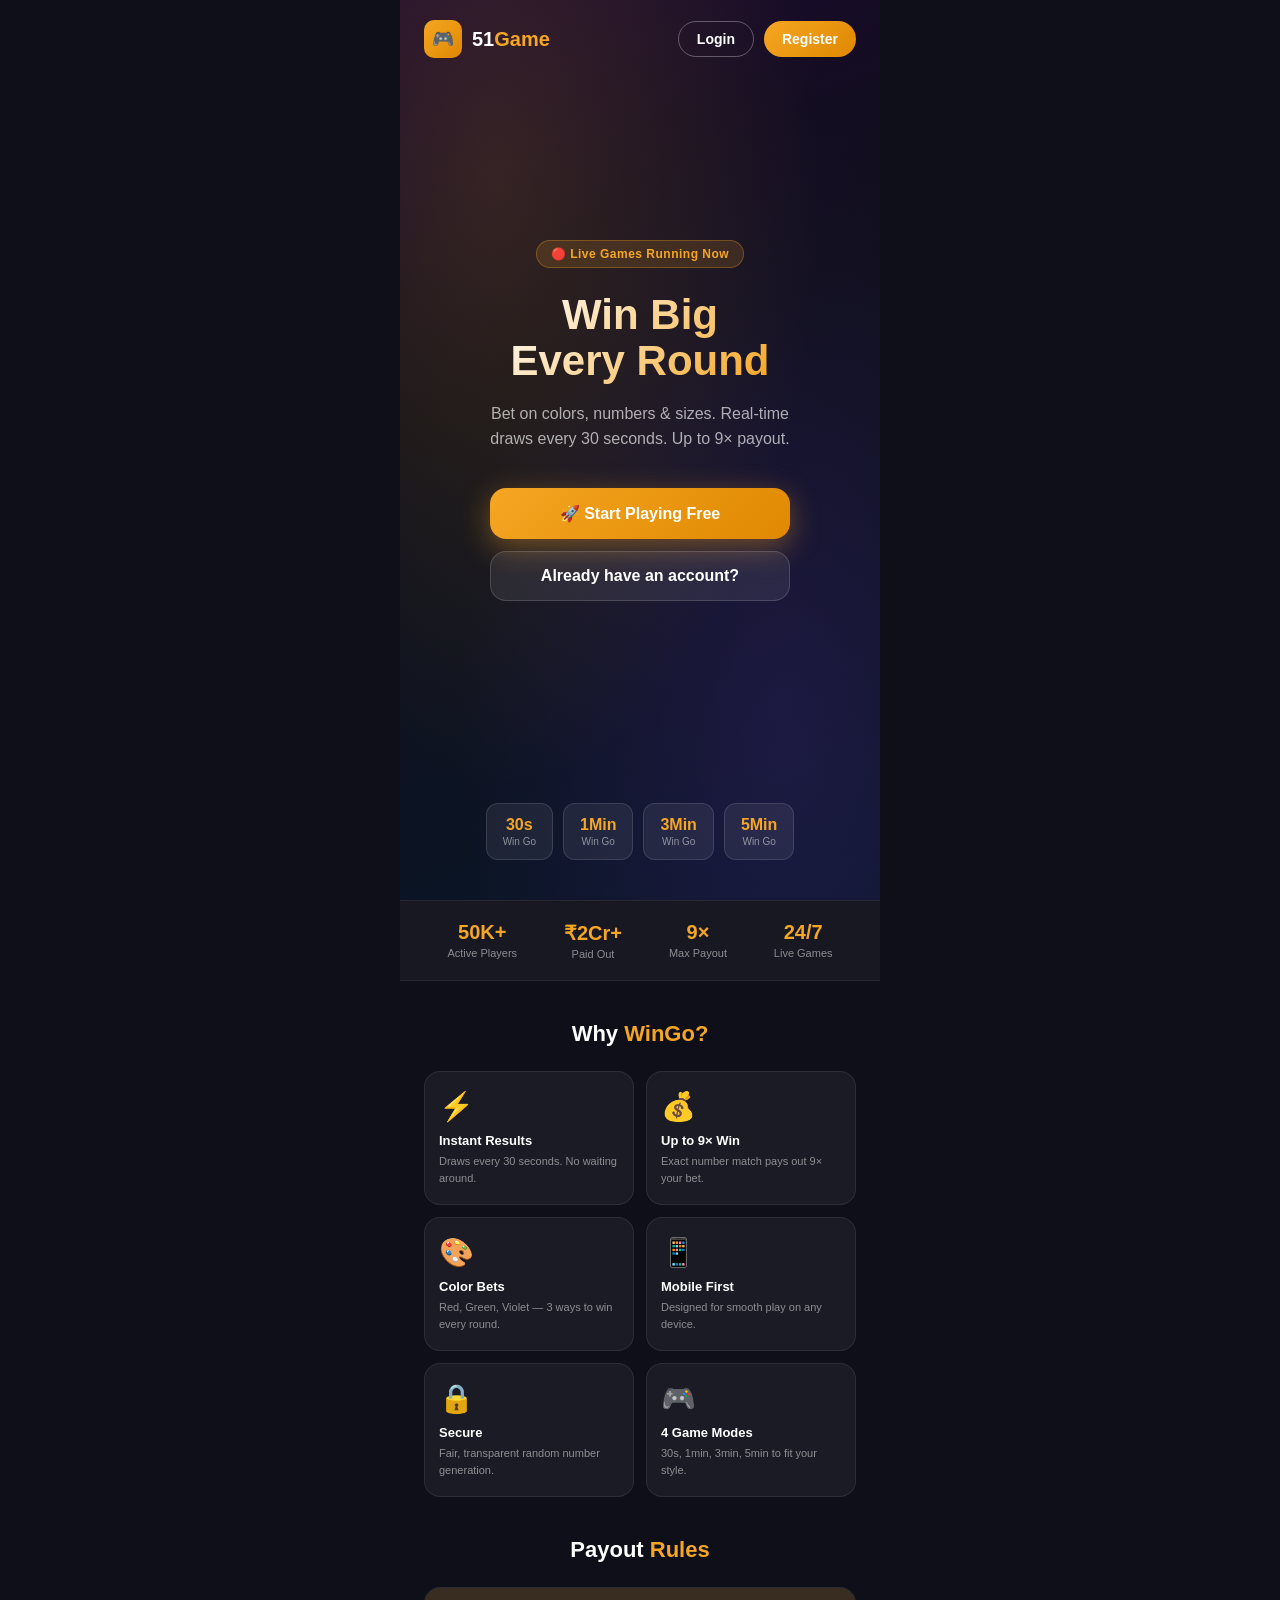
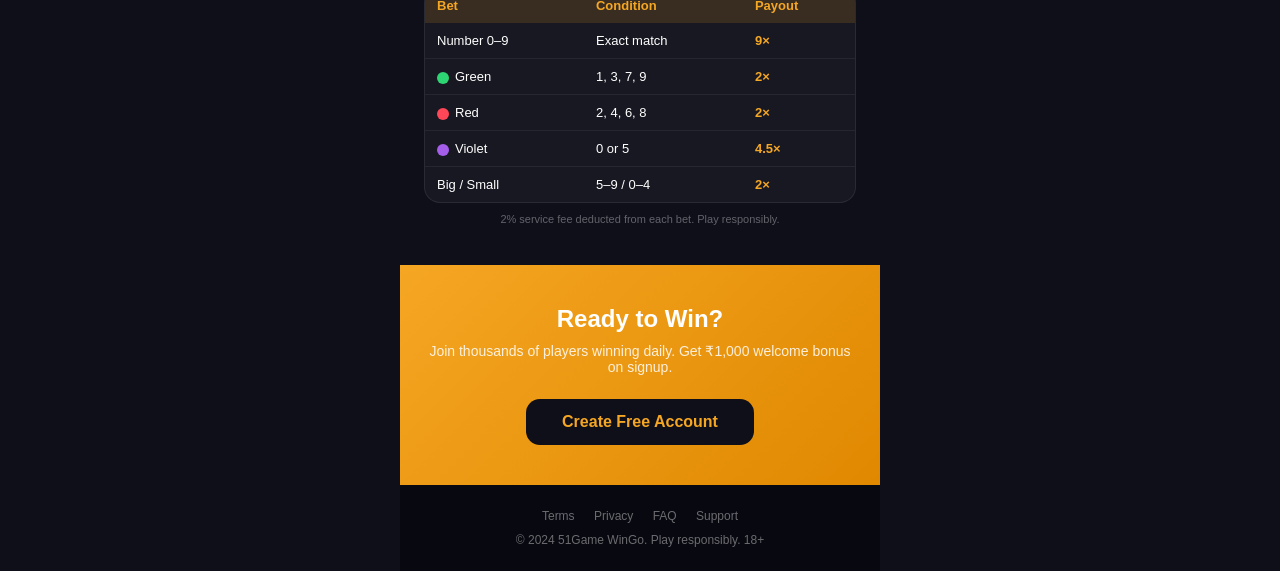
==== index.html @ 94b214fc "Add landing page, wallet, and profile sections with user authentication Integrates a new landing pag" ====
<html lang="en" translate="no" data-dpr="1" dir="ltr" style="font-size: 41.2px">

<head>
    <meta charset="UTF-8" />
    <link rel="icon" type="image/svg+xml"
        href="https://ossimg.51game-game.com/51game/other/h5setting_20240530145344k6oc.ico" />
    <meta name="google" content="notranslate" />
    <meta name="robots" content="noindex,nofollow" />
    <meta name="viewport" content="width=device-width, initial-scale=1.0, maximum-scale=1.0, user-scalable=no" />
    <title>51game</title>
    <link rel="stylesheet" href="./css/module.css" />
    <link rel="stylesheet" href="./css/page-activity.css" />
    <link rel="stylesheet" href="./css/index.css" />
    <link rel="stylesheet" href="./css/page-home.css" />
    <link rel="stylesheet" href="./css/app.css" />
    <style>
        /* Tab bar spacing for game page */
        #app { padding-bottom: 64px; }
        .Wallet__C-balance-l3 > div { cursor: pointer; }
    </style>
</head>

<body style="font-size: 12px" cz-shortcut-listen="true" class="">
    <svg xmlns="http://www.w3.org/2000/svg" xmlns:xlink="http://www.w3.org/1999/xlink"
        style="position: absolute; width: 0; height: 0">
        <symbol id="icon-privacyIcon" xmlns="http://www.w3.org/2000/svg" viewBox="0 0 48 48" fill="none">
            <path opacity="0.4" d="M41 14V30H12.7C9.56 30 7 32.56 7 35.7V14C7 6 9 4 17 4H31C39 4 41 6 41 14Z"
                fill="var(--main-color)"></path>
            <path
                d="M41 30V37C41 40.86 37.86 44 34 44H14C10.14 44 7 40.86 7 37V35.7C7 32.56 9.56 30 12.7 30H41ZM32 15.5H16C15.18 15.5 14.5 14.82 14.5 14C14.5 13.18 15.18 12.5 16 12.5H32C32.82 12.5 33.5 13.18 33.5 14C33.5 14.82 32.82 15.5 32 15.5ZM26 22.5H16C15.18 22.5 14.5 21.82 14.5 21C14.5 20.18 15.18 19.5 16 19.5H26C26.82 19.5 27.5 20.18 27.5 21C27.5 21.82 26.82 22.5 26 22.5Z"
                fill="var(--main-color)"></path>
        </symbol>
        <symbol id="icon-riskProtocal" xmlns="http://www.w3.org/2000/svg" viewBox="0 0 48 48" fill="none">
            <path opacity="0.4"
                d="M32.38 4H15.64C8.34 4 4 8.34 4 15.62V32.36C4 39.64 8.34 43.98 15.62 43.98H32.36C39.64 43.98 43.98 39.64 43.98 32.36V15.62C44 8.34 39.66 4 32.38 4Z"
                fill="var(--main-color)"></path>
            <path fill-rule="evenodd" clip-rule="evenodd"
                d="M32.5 4V24.84C32.5 26.12 32.12 27.08 31.46 27.46C30.78 27.86 29.7 27.66 28.5 26.94L25.86 25.36C24.84 24.74 23.16 24.74 22.14 25.36L19.5 26.94C18.3 27.66 17.22 27.84 16.54 27.46C15.88 27.08 15.5 26.12 15.5 24.84V4H32.5Z"
                fill="var(--main-color)"></path>
        </symbol>
        <symbol id="icon-about" xmlns="http://www.w3.org/2000/svg" viewBox="0 0 60 60" fill="none">
            <path
                d="M48.3242 14.2031L32.6492 5.75313C30.9992 4.85312 28.9992 4.85312 27.3492 5.75313L11.6742 14.2031C10.5242 14.8281 9.82422 16.0281 9.82422 17.4031C9.82422 18.7531 10.5242 19.9781 11.6742 20.6031L27.3492 29.0531C28.1742 29.5031 29.0992 29.7281 29.9992 29.7281C30.8992 29.7281 31.8242 29.5031 32.6492 29.0531L48.3242 20.6031C49.4742 19.9781 50.1742 18.7781 50.1742 17.4031C50.1742 16.0281 49.4742 14.8281 48.3242 14.2031Z"
                fill="var(--main-color)"></path>
            <path opacity="0.4"
                d="M24.775 31.9773L10.175 24.6773C9.05 24.1273 7.75 24.1773 6.7 24.8273C5.625 25.5023 5 26.6273 5 27.8773V41.6523C5 44.0273 6.325 46.1773 8.45 47.2523L23.025 54.5523C23.5699 54.8224 24.1742 54.9503 24.7818 54.9241C25.3894 54.8979 25.9804 54.7184 26.5 54.4023C27.575 53.7523 28.2 52.6023 28.2 51.3523V37.5773C28.225 35.1773 26.9 33.0273 24.775 31.9773ZM53.3 24.8273C52.225 24.1773 50.925 24.1023 49.825 24.6773L35.25 31.9773C33.125 33.0523 31.8 35.1773 31.8 37.5773V51.3523C31.8 52.6023 32.425 53.7523 33.5 54.4023C34.0196 54.7184 34.6106 54.8979 35.2182 54.9241C35.8258 54.9503 36.4301 54.8224 36.975 54.5523L51.55 47.2523C53.675 46.1773 55 44.0523 55 41.6523V27.8773C55 26.6273 54.375 25.5023 53.3 24.8273Z"
                fill="var(--main-color)"></path>
        </symbol>
        <symbol id="icon-feedback" xmlns="http://www.w3.org/2000/svg" viewBox="0 0 60 60" fill="none">
            <path opacity="0.4"
                d="M40.6016 9.12109H19.4016C13.2266 9.12109 8.22656 14.1461 8.22656 20.2961V43.8211C8.22656 49.9711 13.2516 54.9961 19.4016 54.9961H40.5766C46.7516 54.9961 51.7516 49.9711 51.7516 43.8211V20.2961C51.7766 14.1211 46.7516 9.12109 40.6016 9.12109Z"
                fill="var(--main-color)"></path>
            <path
                d="M35.875 5H24.125C21.525 5 19.4 7.1 19.4 9.7V12.05C19.4 14.65 21.5 16.75 24.1 16.75H35.875C38.475 16.75 40.575 14.65 40.575 12.05V9.7C40.6 7.1 38.475 5 35.875 5ZM37.5 32.375H20C18.975 32.375 18.125 31.525 18.125 30.5C18.125 29.475 18.975 28.625 20 28.625H37.5C38.525 28.625 39.375 29.475 39.375 30.5C39.375 31.525 38.525 32.375 37.5 32.375ZM30.95 42.375H20C18.975 42.375 18.125 41.525 18.125 40.5C18.125 39.475 18.975 38.625 20 38.625H30.95C31.975 38.625 32.825 39.475 32.825 40.5C32.825 41.525 31.975 42.375 30.95 42.375Z"
                fill="var(--main-color)"></path>
        </symbol>
        <symbol id="icon-guide" xmlns="http://www.w3.org/2000/svg" viewBox="0 0 60 60" fill="none">
            <path opacity="0.4"
                d="M30 13.2541V53.3291C29.575 53.3291 29.125 53.2541 28.775 53.0541L28.675 53.0041C23.875 50.3791 15.5 47.6291 10.075 46.9041L9.35 46.8041C6.95 46.5041 5 44.2541 5 41.8541V11.6541C5 8.67913 7.425 6.42913 10.4 6.67913C15.65 7.10413 23.6 9.75413 28.05 12.5291L28.675 12.9041C29.05 13.1291 29.525 13.2541 30 13.2541Z"
                fill="var(--main-color)"></path>
            <path
                d="M55 11.6739V41.8489C55 44.2489 53.05 46.4988 50.65 46.7989L49.825 46.8988C44.375 47.6239 35.975 50.3988 31.175 53.0489C30.85 53.2488 30.45 53.3239 30 53.3239V13.2489C30.475 13.2489 30.95 13.1239 31.325 12.8989L31.75 12.6239C36.2 9.82385 44.175 7.14885 49.425 6.69885H49.575C52.55 6.44885 55 8.67385 55 11.6739ZM19.375 23.0939H13.75C12.725 23.0939 11.875 22.2439 11.875 21.2189C11.875 20.1939 12.725 19.3439 13.75 19.3439H19.375C20.4 19.3439 21.25 20.1939 21.25 21.2189C21.25 22.2439 20.4 23.0939 19.375 23.0939ZM21.25 30.5939H13.75C12.725 30.5939 11.875 29.7439 11.875 28.7189C11.875 27.6939 12.725 26.8439 13.75 26.8439H21.25C22.275 26.8439 23.125 27.6939 23.125 28.7189C23.125 29.7439 22.275 30.5939 21.25 30.5939Z"
                fill="var(--main-color)"></path>
        </symbol>
        <symbol id="icon-notificationCenter" xmlns="http://www.w3.org/2000/svg" viewBox="0 0 60 60" fill="none">
            <path d="M21 34H12V50.5C12 52.9853 14.0146 55 16.5 55C18.9854 55 21 52.9853 21 50.5V34Z"
                fill="var(--main-color)"></path>
            <path opacity="0.6"
                d="M23.75 15H11.25C9.17887 15 7.5 16.6789 7.5 18.75V31.25C7.5 33.3211 9.17887 35 11.25 35H25"
                fill="var(--main-color)"></path>
            <path opacity="0.6"
                d="M42.5 17.5H45C49.1421 17.5 52.5 20.8579 52.5 25C52.5 29.1421 49.1421 32.5 45 32.5H42.5"
                fill="var(--main-color)"></path>
            <path
                d="M42.2432 42.5C42.3851 42.5 42.5 42.3849 42.5 42.2428V7.75724C42.5 7.61518 42.3851 7.5 42.2432 7.5H37.9706C28.3219 7.5 20.5 15.3351 20.5 25C20.5 34.6649 28.3219 42.5 37.9706 42.5H42.2432Z"
                fill="var(--main-color)"></path>
        </symbol>
        <symbol id="icon-serviceCenter" xmlns="http://www.w3.org/2000/svg" viewBox="0 0 60 59" fill="none">
            <path fill-rule="evenodd" clip-rule="evenodd"
                d="M40.5616 47.7085C46.9614 44.2361 51.2765 37.6807 51.2765 30.1657C51.2765 19.022 41.7881 9.98828 30.0836 9.98828C18.379 9.98828 8.89062 19.022 8.89062 30.1657C8.89062 37.6852 13.2109 44.2439 19.617 47.7148C17.0174 45.1944 15.4141 41.7394 15.4141 37.9279C15.4141 33.9619 17.411 32.4952 18.6745 31.7193C19.0718 31.4753 20.4928 31.2313 22.3354 30.9149C26.3524 30.2251 32.3735 29.1913 34.1617 27.0632C35.9014 24.9928 35.7509 23.2028 35.6543 22.0531C35.6061 21.479 35.5712 21.0646 35.7919 20.8546C36.4544 20.2243 37.4221 20.3954 40.6826 23.959C43.943 27.5225 44.7581 32.7574 44.7581 37.9279C44.7581 41.7363 43.1574 45.1887 40.5616 47.7085Z"
                fill="var(--main-color)"></path>
            <g opacity="0.6">
                <path
                    d="M28.8809 53.7847C40.4635 55.1654 51.4474 47.926 53.9875 36.8571C54.1796 36.02 54.3182 35.1837 54.4055 34.3513L52.8032 34.018C52.7395 35.0399 52.5917 36.0704 52.355 37.102C50.0167 47.2913 39.8412 53.9262 29.1704 52.5233L28.8809 53.7847Z"
                    fill="var(--main-color)"></path>
                <path
                    d="M4 25.9591C4 24.8545 4.89543 23.9591 6 23.9591H8.5209C9.62547 23.9591 10.5209 24.8545 10.5209 25.9591V34.376C10.5209 35.4806 9.62547 36.376 8.5209 36.376H6C4.89543 36.376 4 35.4806 4 34.376V25.9591Z"
                    fill="var(--main-color)"></path>
                <path
                    d="M49.6439 25.9591C49.6439 24.8545 50.5394 23.9591 51.6439 23.9591H54.1648C55.2694 23.9591 56.1648 24.8545 56.1648 25.9591V34.376C56.1648 35.4806 55.2694 36.376 54.1648 36.376H51.6439C50.5394 36.376 49.6439 35.4806 49.6439 34.376V25.9591Z"
                    fill="var(--main-color)"></path>
                <path
                    d="M7.49783 28.6149C7.34553 27.6011 7.26673 26.5647 7.26673 25.5108C7.26673 13.5099 17.485 3.78125 30.0899 3.78125C42.6948 3.78125 52.913 13.5099 52.913 25.5108C52.913 26.5647 52.8342 27.6011 52.6819 28.6149H51.1434C51.3083 27.6031 51.3939 26.5665 51.3939 25.511C51.3939 14.3673 41.8568 5.33355 30.0922 5.33355C18.3277 5.33355 8.79063 14.3673 8.79063 25.511C8.79063 26.5665 8.87619 27.6031 9.04111 28.6149H7.49783Z"
                    fill="var(--main-color)"></path>
                <path
                    d="M33.8935 53.574C33.5091 55.2489 31.7714 56.31 30.0122 55.9441C28.253 55.5782 27.1385 53.9237 27.5228 52.2488C27.9072 50.5739 29.6449 49.5128 31.4041 49.8787C33.1633 50.2447 34.2778 51.8991 33.8935 53.574Z"
                    fill="var(--main-color)"></path>
            </g>
            <path fill-rule="evenodd" clip-rule="evenodd"
                d="M34.8954 42.6172C33.7028 43.5506 31.9855 44.1363 30.0767 44.1363C28.1698 44.1363 26.4541 43.5518 25.2617 42.6201C25.6652 44.8046 27.6682 46.4644 30.0783 46.4644C32.4895 46.4644 34.4931 44.8031 34.8954 42.6172Z"
                fill="var(--main-color)"></path>
        </symbol>
        <symbol id="icon-settingCenter" xmlns="http://www.w3.org/2000/svg" viewBox="0 0 60 60" fill="none">
            <path opacity="0.4"
                d="M5 32.2035V27.8035C5 25.2035 7.125 23.0535 9.75 23.0535C14.275 23.0535 16.125 19.8535 13.85 15.9285C12.55 13.6785 13.325 10.7535 15.6 9.4535L19.925 6.9785C21.9 5.8035 24.45 6.5035 25.625 8.4785L25.9 8.9535C28.15 12.8785 31.85 12.8785 34.125 8.9535L34.4 8.4785C35.575 6.5035 38.125 5.8035 40.1 6.9785L44.425 9.4535C46.7 10.7535 47.475 13.6785 46.175 15.9285C43.9 19.8535 45.75 23.0535 50.275 23.0535C52.875 23.0535 55.025 25.1785 55.025 27.8035V32.2035C55.025 34.8035 52.9 36.9535 50.275 36.9535C45.75 36.9535 43.9 40.1535 46.175 44.0785C47.475 46.3535 46.7 49.2535 44.425 50.5535L40.1 53.0285C38.125 54.2035 35.575 53.5035 34.4 51.5285L34.125 51.0535C31.875 47.1285 28.175 47.1285 25.9 51.0535L25.625 51.5285C24.45 53.5035 21.9 54.2035 19.925 53.0285L15.6 50.5535C14.5102 49.926 13.714 48.8919 13.3859 47.6779C13.0578 46.464 13.2247 45.1695 13.85 44.0785C16.125 40.1535 14.275 36.9535 9.75 36.9535C7.125 36.9535 5 34.8035 5 32.2035Z"
                fill="var(--main-color)"></path>
            <path
                d="M30 38.125C32.1549 38.125 34.2215 37.269 35.7452 35.7452C37.269 34.2215 38.125 32.1549 38.125 30C38.125 27.8451 37.269 25.7785 35.7452 24.2548C34.2215 22.731 32.1549 21.875 30 21.875C27.8451 21.875 25.7785 22.731 24.2548 24.2548C22.731 25.7785 21.875 27.8451 21.875 30C21.875 32.1549 22.731 34.2215 24.2548 35.7452C25.7785 37.269 27.8451 38.125 30 38.125Z"
                fill="var(--main-color)"></path>
        </symbol>
        <symbol id="icon-VipIcon" viewBox="0 0 60 60" fill="none" xmlns="http://www.w3.org/2000/svg">
            <path opacity="0.4"
                d="M16.8469 5H43.1308C46.2059 5 49.8323 7.27126 51.1958 10.0735L58.1584 24.2909C59.841 27.7126 58.9127 32.5795 56.1567 35.1457L36.0521 53.6992C32.7158 56.7669 27.2908 56.7669 23.9546 53.6992L3.84999 35.1457C1.06495 32.5795 0.165608 27.7126 1.84824 24.2909L8.81086 10.0735C10.1454 7.27126 13.7717 5 16.8469 5Z"
                fill="#03AC84"></path>
            <path
                d="M23.4103 17C24.2155 17 24.7602 17.1319 25.0444 17.3956C25.3523 17.6593 25.5654 18.2107 25.6838 19.0498L28.0284 38.1812C28.0995 38.7566 28.2534 39.1282 28.4902 39.296C28.7271 39.4638 29.106 39.5597 29.627 39.5837L29.5915 43H28.0284C25.9443 43 24.5708 42.4846 23.9076 41.4537C23.5524 40.9023 23.3037 40.3628 23.1616 39.8354C23.0195 39.284 22.8893 38.5168 22.7709 37.5339L20 17H23.4103ZM32.6821 43H30.4796L34.3517 19.0498C34.4464 18.2347 34.6477 17.6953 34.9556 17.4315C35.2635 17.1438 35.82 17 36.6252 17H40L36.4476 38.2531C36.2818 39.1641 36.1397 39.8354 36.0213 40.2669C35.9266 40.6985 35.749 41.166 35.4885 41.6694C35.2279 42.1729 34.8727 42.5205 34.4227 42.7123C33.9728 42.9041 33.3925 43 32.6821 43Z"
                fill="#03AC84"></path>
        </symbol>
        <symbol id="icon-betHistory" viewBox="0 0 80 80" fill="none" xmlns="http://www.w3.org/2000/svg">
            <path
                d="M54.2259 73.1178H18.4859C12.7419 73.1178 8.08594 68.4617 8.08594 62.7177V16.9937C8.08594 11.2497 12.7419 6.59375 18.4859 6.59375H54.2259C59.9699 6.59375 64.6259 11.2497 64.6259 16.9937V62.7177C64.6259 68.4617 59.9699 73.1178 54.2259 73.1178Z"
                fill="#5CA6FF"></path>
            <path
                d="M49.1664 25.4703H23.7664C21.9984 25.4703 20.5664 24.0383 20.5664 22.2703C20.5664 20.5023 21.9984 19.0703 23.7664 19.0703H49.1664C50.9344 19.0703 52.3664 20.5023 52.3664 22.2703C52.3664 24.0383 50.9344 25.4703 49.1664 25.4703ZM49.1664 38.1583H23.7664C21.9984 38.1583 20.5664 36.7263 20.5664 34.9583C20.5664 33.1903 21.9984 31.7583 23.7664 31.7583H49.1664C50.9344 31.7583 52.3664 33.1903 52.3664 34.9583C52.3664 36.7263 50.9344 38.1583 49.1664 38.1583ZM35.9304 50.8463H23.7664C21.9984 50.8463 20.5664 49.4143 20.5664 47.6463C20.5664 45.8783 21.9984 44.4463 23.7664 44.4463H35.9304C37.6984 44.4463 39.1304 45.8783 39.1304 47.6463C39.1304 49.4143 37.6944 50.8463 35.9304 50.8463Z"
                fill="var(--bg_color_L2)"></path>
            <path
                d="M42.9609 58.008C42.9609 61.9438 44.5244 65.7184 47.3075 68.5014C50.0905 71.2845 53.8651 72.848 57.8009 72.848C61.7367 72.848 65.5113 71.2845 68.2944 68.5014C71.0774 65.7184 72.6409 61.9438 72.6409 58.008C72.6409 54.0722 71.0774 50.2975 68.2944 47.5145C65.5113 44.7315 61.7367 43.168 57.8009 43.168C53.8651 43.168 50.0905 44.7315 47.3075 47.5145C44.5244 50.2975 42.9609 54.0722 42.9609 58.008Z"
                fill="#5CA6FF"></path>
            <path
                d="M57.8205 43.1875C49.6245 43.1875 42.9805 49.8315 42.9805 58.0275C42.9805 65.8395 49.0165 72.2355 56.6805 72.8195C61.2405 71.7195 64.6325 67.6115 64.6325 62.7115V44.8395C62.5264 43.7526 60.1905 43.1862 57.8205 43.1875Z"
                fill="#3689FF"></path>
            <path d="M68 48H48V68H68V48Z" fill="white" fill-opacity="0.01"></path>
            <path fill-rule="evenodd" clip-rule="evenodd"
                d="M58.0026 46.4687C58.9231 46.4687 59.6693 47.2149 59.6693 48.1354L59.6693 68.1354C59.6693 69.0559 58.9231 69.8021 58.0026 69.8021C57.0821 69.8021 56.3359 69.0559 56.3359 68.1354L56.3359 48.1354C56.3359 47.2149 57.0821 46.4687 58.0026 46.4687Z"
                fill="var(--bg_color_L2)"></path>
            <path fill-rule="evenodd" clip-rule="evenodd"
                d="M50.918 54.2487C50.918 51.2571 53.3431 48.832 56.3346 48.832H62.5834L62.5846 50.4987L62.5846 52.1654H56.3346C55.184 52.1654 54.2513 53.0981 54.2513 54.2487C54.2513 55.3993 55.184 56.332 56.3346 56.332C57.2551 56.332 58.0013 57.0782 58.0013 57.9987C58.0013 58.9192 57.2551 59.6654 56.3346 59.6654C53.3431 59.6654 50.918 57.2403 50.918 54.2487ZM64.2513 50.4987C64.2513 51.4192 63.5051 52.1654 62.5846 52.1654L62.5846 50.4987L62.5834 48.832C63.5039 48.832 64.2513 49.5782 64.2513 50.4987Z"
                fill="var(--bg_color_L2)"></path>
            <path fill-rule="evenodd" clip-rule="evenodd"
                d="M54.6667 57.9987C54.6667 57.0782 55.4129 56.332 56.3333 56.332H59.6667C62.6582 56.332 65.0833 58.7571 65.0833 61.7487C65.0833 64.7403 62.6582 67.1654 59.6667 67.1654H53.4179L53.4167 65.4987L53.4167 63.832H59.6667C60.8173 63.832 61.75 62.8993 61.75 61.7487C61.75 60.5981 60.8173 59.6654 59.6667 59.6654H56.3333C55.4129 59.6654 54.6667 58.9192 54.6667 57.9987ZM51.75 65.4987C51.75 64.5782 52.4962 63.832 53.4167 63.832L53.4167 65.4987L53.4179 67.1654C52.4974 67.1654 51.75 66.4192 51.75 65.4987Z"
                fill="var(--bg_color_L2)"></path>
        </symbol>
        <symbol id="icon-crown" viewBox="0 0 48 49" fill="none" xmlns="http://www.w3.org/2000/svg">
            <path
                d="M33.5405 40.3898H14.4605C13.6205 40.3898 12.8605 39.8498 12.5805 39.0698L4.26048 15.7698C3.60048 13.9098 5.72048 12.3298 7.30048 13.4698L15.3005 19.1898C16.3605 19.9498 17.8805 19.4898 18.3405 18.2698L22.1205 8.18977C22.7605 6.44977 25.2205 6.44977 25.8605 8.18977L29.6405 18.2698C29.7485 18.5573 29.9214 18.8161 30.1456 19.026C30.3698 19.236 30.6393 19.3914 30.9333 19.4804C31.2273 19.5694 31.5378 19.5894 31.8408 19.539C32.1438 19.4886 32.4311 19.3691 32.6805 19.1898L40.6805 13.4698C42.2805 12.3298 44.3805 13.9298 43.7205 15.7698L35.4005 39.0698C35.1405 39.8498 34.3805 40.3898 33.5405 40.3898Z"
                fill="var(--main-color)"></path>
            <path
                d="M29 31.9297H19C18.18 31.9297 17.5 31.2497 17.5 30.4297C17.5 29.6097 18.18 28.9297 19 28.9297H29C29.82 28.9297 30.5 29.6097 30.5 30.4297C30.5 31.2497 29.82 31.9297 29 31.9297Z"
                fill="white"></path>
        </symbol>
        <symbol id="icon-diamond" viewBox="0 0 48 49" fill="none" xmlns="http://www.w3.org/2000/svg">
            <path d="M12 8.07227H36L44 18.1617L24 42.3762L4 18.1617L12 8.07227Z" fill="var(--main-color)"
                stroke="var(--main-color)" stroke-width="2" stroke-linecap="round" stroke-linejoin="round"></path>
            <path d="M4 18.1602H44" stroke="white" stroke-width="2" stroke-linecap="round" stroke-linejoin="round">
            </path>
            <path d="M24 42.3747L16 18.1602" stroke="white" stroke-width="2" stroke-linecap="round"
                stroke-linejoin="round"></path>
            <path d="M24 42.3747L32 18.1602" stroke="white" stroke-width="2" stroke-linecap="round"
                stroke-linejoin="round"></path>
            <path d="M8 13.1152L4 18.1599L24 42.3745L44 18.1599L40 13.1152" stroke="var(--main-color)" stroke-width="2"
                stroke-linecap="round" stroke-linejoin="round"></path>
        </symbol>
        <symbol id="icon-editIcon" viewBox="0 0 112 112" fill="none" xmlns="http://www.w3.org/2000/svg">
            <g opacity="0.1" filter="url(#filter0_d_2333_99022)">
                <path
                    d="M16 28C16 16.9543 24.9543 8 36 8H76C87.0457 8 96 16.9543 96 28V68C96 79.0457 87.0457 88 76 88H36C24.9543 88 16 79.0457 16 68V28Z"
                    fill="var(--main-color)"></path>
            </g>
            <path opacity="0.6"
                d="M56.0008 61.3766C57.0815 61.3766 58.118 60.9472 58.8822 60.183C59.6465 59.4188 60.0758 58.3823 60.0758 57.3016C60.0758 56.2208 59.6465 55.1843 58.8822 54.4201C58.118 53.6559 57.0815 53.2266 56.0008 53.2266C54.92 53.2266 53.8835 53.6559 53.1193 54.4201C52.3551 55.1843 51.9258 56.2208 51.9258 57.3016C51.9258 58.3823 52.3551 59.4188 53.1193 60.183C53.8835 60.9472 54.92 61.3766 56.0008 61.3766Z"
                fill="var(--main-color)"></path>
            <path
                d="M67.625 41.6016H44.375C34.125 41.6016 31 44.7266 31 54.9766V59.6266C31 69.8766 34.125 73.0016 44.375 73.0016H67.625C77.875 73.0016 81 69.8766 81 59.6266V54.9766C81 44.7266 77.875 41.6016 67.625 41.6016ZM56 64.8516C51.825 64.8516 48.45 61.4516 48.45 57.3016C48.45 53.1516 51.825 49.7516 56 49.7516C60.175 49.7516 63.55 53.1516 63.55 57.3016C63.55 61.4516 60.175 64.8516 56 64.8516Z"
                fill="var(--main-color)"></path>
            <path opacity="0.6"
                d="M43.7969 41.625V38.7C43.7969 31.375 45.8719 26.5 55.9969 26.5C66.1219 26.5 68.1969 31.375 68.1969 38.7V41.625C69.4719 41.65 70.6219 41.7 71.6969 41.85V38.7C71.6969 31.95 70.0719 23 55.9969 23C41.9219 23 40.2969 31.95 40.2969 38.7V41.825C41.3469 41.7 42.5219 41.625 43.7969 41.625Z"
                fill="var(--main-color)"></path>
            <defs>
                <filter id="filter0_d_2333_99022" x="0" y="0" width="112" height="112" filterUnits="userSpaceOnUse"
                    color-interpolation-filters="sRGB">
                    <feFlood flood-opacity="0" result="BackgroundImageFix"></feFlood>
                    <feColorMatrix in="SourceAlpha" type="matrix" values="0 0 0 0 0 0 0 0 0 0 0 0 0 0 0 0 0 0 127 0"
                        result="hardAlpha"></feColorMatrix>
                    <feOffset dy="8"></feOffset>
                    <feGaussianBlur stdDeviation="8"></feGaussianBlur>
                    <feComposite in2="hardAlpha" operator="out"></feComposite>
                    <feColorMatrix type="matrix"
                        values="0 0 0 0 0.815686 0 0 0 0 0.915765 0 0 0 0 0.929412 0 0 0 0.36 0"></feColorMatrix>
                    <feBlend mode="normal" in2="BackgroundImageFix" result="effect1_dropShadow_2333_99022"></feBlend>
                    <feBlend mode="normal" in="SourceGraphic" in2="effect1_dropShadow_2333_99022" result="shape">
                    </feBlend>
                </filter>
            </defs>
        </symbol>
        <symbol id="icon-gifts" xmlns="http://www.w3.org/2000/svg" viewBox="0 0 61 60" fill="none">
            <path opacity="0.4"
                d="M50.4219 25V45C50.4219 52.5 47.9219 55 40.4219 55H20.4219C12.9219 55 10.4219 52.5 10.4219 45V25H50.4219Z"
                fill="var(--main-color)"></path>
            <path
                d="M54.25 17.5V20C54.25 22.75 52.925 25 49.25 25H11.75C7.925 25 6.75 22.75 6.75 20V17.5C6.75 14.75 7.925 12.5 11.75 12.5H49.25C52.925 12.5 54.25 14.75 54.25 17.5Z"
                fill="var(--main-color)"></path>
            <path opacity="0.4"
                d="M29.5993 12.5013H15.7993C15.3882 12.0554 15.1663 11.4674 15.1803 10.8611C15.1943 10.2548 15.4431 9.67767 15.8743 9.25125L19.4243 5.70125C19.8736 5.25698 20.48 5.00781 21.1118 5.00781C21.7437 5.00781 22.35 5.25698 22.7993 5.70125L29.5993 12.5013ZM45.1818 12.5013H31.3818L38.1818 5.70125C38.6311 5.25698 39.2375 5.00781 39.8693 5.00781C40.5012 5.00781 41.1075 5.25698 41.5568 5.70125L45.1068 9.25125C46.0068 10.1513 46.0318 11.5763 45.1818 12.5013Z"
                fill="var(--main-color)"></path>
            <path opacity="0.6"
                d="M22.8516 25V37.85C22.8516 39.85 25.0516 41.025 26.7266 39.95L29.0766 38.4C29.4848 38.1312 29.9628 37.9879 30.4516 37.9879C30.9403 37.9879 31.4184 38.1312 31.8266 38.4L34.0516 39.9C34.427 40.1503 34.8634 40.2939 35.3141 40.3157C35.7648 40.3374 36.2129 40.2364 36.6107 40.0234C37.0085 39.8104 37.341 39.4934 37.5727 39.1062C37.8045 38.719 37.9268 38.2762 37.9266 37.825V25H22.8516Z"
                fill="var(--main-color)"></path>
        </symbol>
        <symbol id="icon-googleIcon" viewBox="0 0 112 112" fill="none" xmlns="http://www.w3.org/2000/svg">
            <g opacity="0.1" filter="url(#filter0_d_2333_99273)">
                <path
                    d="M16 28C16 16.9543 24.9543 8 36 8H76C87.0457 8 96 16.9543 96 28V68C96 79.0457 87.0457 88 76 88H36C24.9543 88 16 79.0457 16 68V28Z"
                    fill="var(--main-color)"></path>
            </g>
            <path opacity="0.4" fill-rule="evenodd" clip-rule="evenodd"
                d="M55.5 75C70.6878 75 83 62.6878 83 47.5C83 32.3122 70.6878 20 55.5 20C40.3122 20 28 32.3122 28 47.5C28 62.6878 40.3122 75 55.5 75ZM55.4986 56.2607C50.6609 56.2607 46.7393 52.3391 46.7393 47.5014C46.7393 42.6638 50.6609 38.7422 55.4986 38.7422C60.3362 38.7422 64.2578 42.6638 64.2578 47.5014C64.2578 52.3391 60.3362 56.2607 55.4986 56.2607Z"
                fill="var(--main-color)"></path>
            <path fill-rule="evenodd" clip-rule="evenodd"
                d="M61.9771 20.7737C66.8866 21.9635 71.3735 24.4826 74.9454 28.0546L67.8936 35.1065C65.6169 32.8298 62.7572 31.2243 59.6282 30.466C56.4992 29.7077 53.2217 29.8259 50.1554 30.8076C47.0892 31.7894 44.3526 33.5968 42.2459 36.0315C40.1392 38.4661 38.7438 41.4341 38.2129 44.6096C37.6819 47.7851 38.0359 51.0456 39.236 54.0331C40.4361 57.0207 42.4359 59.62 45.016 61.5459C47.5962 63.4717 50.6569 64.6496 53.8624 64.9505C57.068 65.2513 60.2944 64.6633 63.1878 63.2511L67.5621 72.2135C63.0224 74.4292 57.9601 75.3517 52.9307 74.8797C47.9012 74.4077 43.0989 72.5596 39.0507 69.5379C35.0025 66.5163 31.8648 62.438 29.9818 57.7505C28.0989 53.063 27.5435 47.9474 28.3765 42.965C29.2096 37.9826 31.3989 33.3259 34.7043 29.5059C38.0097 25.6859 42.3034 22.8501 47.1144 21.3097C51.9254 19.7693 57.0677 19.5839 61.9771 20.7737ZM55.7013 26.9256C54.5762 26.9256 53.6642 26.0136 53.6642 24.8886C53.6642 23.7636 54.5762 22.8516 55.7013 22.8516C56.8263 22.8516 57.7383 23.7636 57.7383 24.8886C57.7383 26.0136 56.8263 26.9256 55.7013 26.9256ZM37.3712 31.6113C37.3712 32.7363 38.2833 33.6483 39.4083 33.6483C40.5333 33.6483 41.4453 32.7363 41.4453 31.6113C41.4453 30.4862 40.5333 29.5742 39.4083 29.5742C38.2833 29.5742 37.3712 30.4862 37.3712 31.6113ZM32.8888 49.5389C31.7637 49.5389 30.8517 48.6269 30.8517 47.5019C30.8517 46.3769 31.7637 45.4648 32.8888 45.4648C34.0138 45.4648 34.9258 46.3769 34.9258 47.5019C34.9258 48.6269 34.0138 49.5389 32.8888 49.5389ZM37.3712 63.7948C37.3712 64.9199 38.2833 65.8319 39.4083 65.8319C40.5333 65.8319 41.4453 64.9199 41.4453 63.7948C41.4453 62.6698 40.5333 61.7578 39.4083 61.7578C38.2833 61.7578 37.3712 62.6698 37.3712 63.7948ZM55.4981 72.3514C54.3731 72.3514 53.4611 71.4394 53.4611 70.3144C53.4611 69.1894 54.3731 68.2773 55.4981 68.2773C56.6232 68.2773 57.5352 69.1894 57.5352 70.3144C57.5352 71.4394 56.6232 72.3514 55.4981 72.3514Z"
                fill="var(--main-color)"></path>
            <rect x="53.0547" y="45.0547" width="27.7037" height="5.09259" rx="2.5463" fill="var(--main-color)"></rect>
            <defs>
                <filter id="filter0_d_2333_99273" x="0" y="0" width="112" height="112" filterUnits="userSpaceOnUse"
                    color-interpolation-filters="sRGB">
                    <feFlood flood-opacity="0" result="BackgroundImageFix"></feFlood>
                    <feColorMatrix in="SourceAlpha" type="matrix" values="0 0 0 0 0 0 0 0 0 0 0 0 0 0 0 0 0 0 127 0"
                        result="hardAlpha"></feColorMatrix>
                    <feOffset dy="8"></feOffset>
                    <feGaussianBlur stdDeviation="8"></feGaussianBlur>
                    <feComposite in2="hardAlpha" operator="out"></feComposite>
                    <feColorMatrix type="matrix"
                        values="0 0 0 0 0.815686 0 0 0 0 0.915765 0 0 0 0 0.929412 0 0 0 0.36 0"></feColorMatrix>
                    <feBlend mode="normal" in2="BackgroundImageFix" result="effect1_dropShadow_2333_99273"></feBlend>
                    <feBlend mode="normal" in="SourceGraphic" in2="effect1_dropShadow_2333_99273" result="shape">
                    </feBlend>
                </filter>
            </defs>
        </symbol>
        <symbol id="icon-language" xmlns="http://www.w3.org/2000/svg" viewBox="0 0 61 60" fill="none">
            <path opacity="0.4"
                d="M19.6217 52.2742C19.5467 52.2742 19.4467 52.3242 19.3717 52.3242C14.5217 49.9242 10.5717 45.9492 8.14672 41.0992C8.14672 41.0242 8.19672 40.9242 8.19672 40.8492C11.2467 41.7492 14.3967 42.4242 17.5217 42.9492C18.0717 46.0992 18.7217 49.2242 19.6217 52.2742ZM52.8492 41.1242C50.3742 46.0992 46.2492 50.1242 41.2242 52.5492C42.1742 49.3742 42.9742 46.1742 43.4992 42.9492C46.6492 42.4242 49.7492 41.7492 52.7992 40.8492C52.7742 40.9492 52.8492 41.0492 52.8492 41.1242ZM53.0492 19.2742C49.8992 18.3242 46.7242 17.5492 43.4992 16.9992C42.9742 13.7742 42.1992 10.5742 41.2242 7.44922C46.3992 9.92422 50.5742 14.0992 53.0492 19.2742ZM19.6242 7.72172C18.7242 10.7717 18.0742 13.8717 17.5492 17.0217C14.3242 17.5217 11.1242 18.3217 7.94922 19.2717C10.3742 14.2467 14.3992 10.1217 19.3742 7.64672C19.4492 7.64672 19.5492 7.72172 19.6242 7.72172Z"
                fill="var(--main-color)"></path>
            <path
                d="M39.23 16.475C33.43 15.825 27.58 15.825 21.78 16.475C22.405 13.05 23.205 9.625 24.33 6.325C24.38 6.125 24.355 5.975 24.38 5.775C26.355 5.3 28.38 5 30.505 5C32.605 5 34.655 5.3 36.605 5.775C36.63 5.975 36.63 6.125 36.68 6.325C37.805 9.65 38.605 13.05 39.23 16.475ZM16.975 38.73C13.525 38.105 10.125 37.305 6.825 36.18C6.625 36.13 6.475 36.155 6.275 36.13C5.8 34.155 5.5 32.13 5.5 30.005C5.5 27.905 5.8 25.855 6.275 23.905C6.475 23.88 6.625 23.88 6.825 23.83C10.15 22.73 13.525 21.905 16.975 21.28C16.35 27.08 16.35 32.93 16.975 38.73ZM55.5 30.005C55.5 32.13 55.2 34.155 54.725 36.13C54.525 36.155 54.375 36.13 54.175 36.18C50.85 37.28 47.45 38.105 44.025 38.73C44.675 32.93 44.675 27.08 44.025 21.28C47.45 21.905 50.875 22.705 54.175 23.83C54.375 23.88 54.525 23.905 54.725 23.905C55.2 25.88 55.5 27.905 55.5 30.005ZM39.23 43.525C38.605 46.975 37.805 50.375 36.68 53.675C36.63 53.875 36.63 54.025 36.605 54.225C34.655 54.7 32.605 55 30.505 55C28.38 55 26.355 54.7 24.38 54.225C24.355 54.025 24.38 53.875 24.33 53.675C23.2429 50.3557 22.3908 46.964 21.78 43.525C24.68 43.85 27.58 44.075 30.505 44.075C33.43 44.075 36.355 43.85 39.23 43.525ZM39.9075 39.4075C33.6606 40.1964 27.3394 40.1964 21.0925 39.4075C20.3037 33.1606 20.3037 26.8394 21.0925 20.5925C27.3394 19.8037 33.6606 19.8037 39.9075 20.5925C40.6964 26.8394 40.6964 33.1606 39.9075 39.4075Z"
                fill="var(--main-color)"></path>
        </symbol>
        <symbol id="icon-logout" xmlns="http://www.w3.org/2000/svg" viewBox="0 0 48 48" fill="none">
            <path
                d="M14.5 8C13.8406 8.37652 13.2062 8.79103 12.6 9.24051C11.5625 10.0097 10.6074 10.8814 9.75 11.8402C6.79377 15.1463 5 19.4891 5 24.2455C5 34.6033 13.5066 43 24 43C34.4934 43 43 34.6033 43 24.2455C43 19.4891 41.2062 15.1463 38.25 11.8402C37.3926 10.8814 36.4375 10.0097 35.4 9.24051C34.7938 8.79103 34.1594 8.37652 33.5 8"
                stroke="var(--main-color)" stroke-width="2" stroke-linecap="round" stroke-linejoin="round"></path>
            <path d="M24 4V24" stroke="var(--main-color)" stroke-width="2" stroke-linecap="round"
                stroke-linejoin="round"></path>
        </symbol>
        <symbol id="icon-love" viewBox="0 0 30 31" fill="none" xmlns="http://www.w3.org/2000/svg">
            <path fill-rule="evenodd" clip-rule="evenodd"
                d="M14.9946 30.4322C23.0148 30.4322 29.5165 23.7194 29.5165 15.4388C29.5165 7.15811 23.0148 0.445312 14.9946 0.445312C6.97433 0.445312 0.472656 7.15811 0.472656 15.4388C0.472656 23.7194 6.97433 30.4322 14.9946 30.4322ZM10.0356 7.31738C9.29556 7.31738 8.616 7.72604 8.26904 8.37971L5.96505 12.7204C5.5728 13.4594 5.68198 14.3644 6.23872 14.9889L13.5008 23.1351C14.2961 24.0273 15.6913 24.0273 16.4866 23.1351L23.7487 14.9889C24.3054 14.3644 24.4146 13.4594 24.0224 12.7204L21.7184 8.37971C21.3714 7.72603 20.6918 7.31738 19.9518 7.31738H10.0356Z"
                fill="var(--main-color)"></path>
        </symbol>
        <symbol id="icon-messageIcon" viewBox="0 0 80 80" fill="none" xmlns="http://www.w3.org/2000/svg">
            <path opacity="0.2"
                d="M0 20C0 8.95431 8.95431 0 20 0H60C71.0457 0 80 8.95431 80 20V60C80 71.0457 71.0457 80 60 80H20C8.95431 80 0 71.0457 0 60V20Z"
                fill="var(--main-color)"></path>
            <path
                d="M29.8214 39.1101L14.1412 56.6069C13.8822 55.9411 13.749 55.2229 13.75 54.4972V25.3819C13.7504 24.6997 13.8695 24.0241 14.1008 23.3926L29.8214 39.1101Z"
                fill="var(--main-color)"></path>
            <path opacity="0.5"
                d="M38.3452 42.2511L15.8906 22.0736C16.714 21.5361 17.6752 21.25 18.6576 21.25H60.2648C61.2483 21.2487 62.2108 21.5359 63.0335 22.0765L44.9548 38.3231L44.8364 38.4247L40.5749 42.2517C40.2683 42.5267 39.8713 42.6787 39.46 42.6786C39.0486 42.6785 38.6517 42.5263 38.3452 42.2511Z"
                fill="var(--main-color)"></path>
            <path
                d="M45.7101 40.7283L62.7409 57.9874C61.9421 58.4884 61.0208 58.7524 60.0815 58.7497H18.5471C17.6087 58.7523 16.6884 58.4882 15.8906 57.9874L32.9203 40.7283L38.2877 45.6018C38.5694 45.8585 38.9347 46.0005 39.3135 46.0005C39.6922 46.0005 40.0576 45.8585 40.3392 45.6018L45.7101 40.7283ZM65.1763 25.3236V53.5872C65.1772 54.291 65.0351 54.9875 64.7588 55.6333L47.9996 38.6493L64.8014 23.3926C65.0488 24.0055 65.1761 24.6614 65.1763 25.3236Z"
                fill="var(--main-color)"></path>
        </symbol>
        <symbol id="icon-myDraw" xmlns="http://www.w3.org/2000/svg" viewBox="0 0 61 60" fill="none">
            <path d="M19.5 4H8.5V17.5L19.5 25.6M19.5 4V25.6V4ZM41.5 4H52.5V17.5L41.5 25.6M41.5 4V25.6V4Z"
                fill="var(--main-color)"></path>
            <path fill-rule="evenodd" clip-rule="evenodd"
                d="M30.5 25.6016C26.2741 25.6016 22.4191 27.1614 19.5 29.7266C16.1244 32.693 14 37.0037 14 41.8016C14 50.7486 21.3873 58.0016 30.5 58.0016C39.6127 58.0016 47 50.7486 47 41.8016C47 37.0037 44.8756 32.693 41.5 29.7266C38.5809 27.1614 34.7259 25.6016 30.5 25.6016ZM30.9754 31.4666C30.8258 31.0059 30.1741 31.0059 30.0244 31.4666L28.1425 37.2584C28.0756 37.4644 27.8836 37.6039 27.667 37.6039H21.5771C21.0928 37.6039 20.8914 38.2237 21.2832 38.5084L26.21 42.0879C26.3853 42.2152 26.4586 42.4409 26.3917 42.6469L24.5098 48.4387C24.3601 48.8994 24.8874 49.2824 25.2792 48.9977L30.206 45.4182C30.3813 45.2909 30.6186 45.2909 30.7938 45.4182L35.7206 48.9977C36.1125 49.2824 36.6397 48.8994 36.49 48.4387L34.6082 42.6469C34.5412 42.4409 34.6145 42.2152 34.7898 42.0879L39.7166 38.5084C40.1084 38.2237 39.9071 37.6039 39.4227 37.6039H33.3328C33.1162 37.6039 32.9242 37.4644 32.8573 37.2584L30.9754 31.4666Z"
                fill="var(--main-color)"></path>
            <path opacity="0.4"
                d="M20.5 4H40.5V27C38 25.1842 34.3418 23.9737 30.5 23.9737C26.6582 23.9737 21.75 25.7895 20.5 27V4Z"
                fill="var(--main-color)"></path>
        </symbol>
        <symbol id="icon-myWithdrawHistory" viewBox="0 0 80 80" fill="none" xmlns="http://www.w3.org/2000/svg">
            <path
                d="M16.6654 50.0012C9.2987 50.0012 3.33203 55.9678 3.33203 63.3345C3.33203 65.8345 4.03203 68.2012 5.26536 70.2012C6.44047 72.1761 8.10965 73.811 10.1086 74.9449C12.1075 76.0788 14.3672 76.6726 16.6654 76.6678C21.532 76.6678 25.7654 74.0678 28.0654 70.2012C29.2987 68.2012 29.9987 65.8345 29.9987 63.3345C29.9987 55.9678 24.032 50.0012 16.6654 50.0012ZM23.232 62.2345L16.132 68.8012C15.6654 69.2345 15.032 69.4678 14.432 69.4678C13.7987 69.4678 13.1654 69.2345 12.6654 68.7345L9.36536 65.4345C8.90043 64.964 8.63969 64.3293 8.63969 63.6678C8.63969 63.0064 8.90043 62.3716 9.36536 61.9012C10.332 60.9345 11.932 60.9345 12.8987 61.9012L14.4987 63.5012L19.832 58.5678C20.832 57.6345 22.432 57.7012 23.3654 58.7012C24.2987 59.7012 24.232 61.3012 23.232 62.2345ZM59.1687 23.5012C58.3687 23.3678 57.5354 23.3345 56.6687 23.3345H23.3354C22.402 23.3345 21.502 23.4012 20.6354 23.5345C21.102 22.6012 21.7687 21.7345 22.5687 20.9345L33.402 10.0678C35.6021 7.88976 38.5729 6.66797 41.6687 6.66797C44.7645 6.66797 47.7353 7.88976 49.9354 10.0678L55.7687 15.9678C57.902 18.0678 59.0354 20.7345 59.1687 23.5012Z"
                fill="#FF891D"></path>
            <path opacity="0.4"
                d="M73.3346 40.0026V56.6693C73.3346 66.6693 66.668 73.3359 56.668 73.3359H25.4346C26.468 72.4693 27.368 71.4026 28.068 70.2026C29.3013 68.2026 30.0013 65.8359 30.0013 63.3359C30.0013 55.9693 24.0346 50.0026 16.668 50.0026C12.668 50.0026 9.1013 51.7693 6.66797 54.5359V40.0026C6.66797 30.9359 12.1346 24.6026 20.6346 23.5359C21.5013 23.4026 22.4013 23.3359 23.3346 23.3359H56.668C57.5346 23.3359 58.368 23.3693 59.168 23.5026C67.768 24.5026 73.3346 30.8693 73.3346 40.0026Z"
                fill="#FF891D"></path>
            <path
                d="M73.3346 41.6641H63.3346C59.668 41.6641 56.668 44.6641 56.668 48.3307C56.668 51.9974 59.668 54.9974 63.3346 54.9974H73.3346"
                fill="#FF891D"></path>
        </symbol>
        <symbol id="icon-notification" xmlns="http://www.w3.org/2000/svg" viewBox="0 0 61 60" fill="none">
            <path opacity="0.4"
                d="M43 51.25H18C10.5 51.25 5.5 47.5 5.5 38.75V21.25C5.5 12.5 10.5 8.75 18 8.75H43C50.5 8.75 55.5 12.5 55.5 21.25V38.75C55.5 47.5 50.5 51.25 43 51.25Z"
                fill="currentColor"></path>
            <path
                d="M30.4987 32.1818C28.3987 32.1818 26.2737 31.5318 24.6487 30.2068L16.8237 23.9568C16.4598 23.6408 16.2319 23.1966 16.1876 22.7167C16.1433 22.2369 16.286 21.7584 16.5858 21.3812C16.8857 21.0039 17.3196 20.757 17.7971 20.6919C18.2746 20.6268 18.7588 20.7486 19.1487 21.0318L26.9737 27.2818C28.8737 28.8068 32.0987 28.8068 33.9987 27.2818L41.8237 21.0318C42.6237 20.3818 43.8237 20.5068 44.4487 21.3318C45.0987 22.1318 44.9737 23.3318 44.1487 23.9568L36.3237 30.2068C34.7237 31.5318 32.5987 32.1818 30.4987 32.1818Z"
                fill="currentColor"></path>
        </symbol>
        <symbol id="icon-points" viewBox="0 0 98 98" fill="none" xmlns="http://www.w3.org/2000/svg">
            <g filter="url(#filter0_i_2239_90691)">
                <path fill-rule="evenodd" clip-rule="evenodd"
                    d="M29.7615 26.2029C30.1125 25.5623 30.7849 25.1641 31.5154 25.1641H66.4794C67.2099 25.1641 67.8823 25.5623 68.2333 26.2029L77.6407 43.3688C78.0531 44.1213 77.9395 45.053 77.3583 45.6844L50.4689 74.8986C49.6767 75.7594 48.3181 75.7594 47.5258 74.8986L20.6365 45.6844C20.0553 45.053 19.9417 44.1213 20.3541 43.3688L29.7615 26.2029Z"
                    fill="#FFA522"></path>
            </g>
            <path fill-rule="evenodd" clip-rule="evenodd"
                d="M49 93C73.3005 93 93 73.3005 93 49C93 24.6995 73.3005 5 49 5C24.6995 5 5 24.6995 5 49C5 73.3005 24.6995 93 49 93ZM31.5154 25.168C30.7849 25.168 30.1125 25.5662 29.7615 26.2068L20.3541 43.3727C19.9417 44.1252 20.0553 45.0569 20.6365 45.6883L47.5258 74.9025C48.3181 75.7633 49.6767 75.7633 50.4689 74.9025L77.3583 45.6883C77.9395 45.0569 78.0531 44.1252 77.6407 43.3727L68.2333 26.2068C67.8823 25.5662 67.2099 25.168 66.4794 25.168H31.5154Z"
                fill="url(#paint0_linear_2239_90691)"></path>
            <defs>
                <filter id="filter0_i_2239_90691" x="20.1094" y="25.1641" width="57.7773" height="54.3809"
                    filterUnits="userSpaceOnUse" color-interpolation-filters="sRGB">
                    <feFlood flood-opacity="0" result="BackgroundImageFix"></feFlood>
                    <feBlend mode="normal" in="SourceGraphic" in2="BackgroundImageFix" result="shape"></feBlend>
                    <feColorMatrix in="SourceAlpha" type="matrix" values="0 0 0 0 0 0 0 0 0 0 0 0 0 0 0 0 0 0 127 0"
                        result="hardAlpha"></feColorMatrix>
                    <feOffset dy="4"></feOffset>
                    <feGaussianBlur stdDeviation="2"></feGaussianBlur>
                    <feComposite in2="hardAlpha" operator="arithmetic" k2="-1" k3="1"></feComposite>
                    <feColorMatrix type="matrix"
                        values="0 0 0 0 0.941176 0 0 0 0 0.482353 0 0 0 0 0.054902 0 0 0 0.25 0"></feColorMatrix>
                    <feBlend mode="normal" in2="shape" result="effect1_innerShadow_2239_90691"></feBlend>
                </filter>
                <linearGradient id="paint0_linear_2239_90691" x1="49" y1="5" x2="49" y2="93"
                    gradientUnits="userSpaceOnUse">
                    <stop stop-color="#FFF670"></stop>
                    <stop offset="1" stop-color="#FFD93E"></stop>
                </linearGradient>
            </defs>
        </symbol>
        <symbol id="icon-pointsSmallIncon" viewBox="0 0 42 42" fill="none" xmlns="http://www.w3.org/2000/svg">
            <g filter="url(#filter0_i_2239_90697)">
                <path fill-rule="evenodd" clip-rule="evenodd"
                    d="M12.4318 11.824C12.7829 11.1834 13.4553 10.7852 14.1857 10.7852H27.8165C28.547 10.7852 29.2193 11.1834 29.5704 11.824L32.8825 17.8677C33.2949 18.6202 33.1813 19.5519 32.6002 20.1833L22.4727 31.1864C21.6804 32.0471 20.3218 32.0471 19.5296 31.1864L9.40208 20.1833C8.82095 19.5519 8.70734 18.6202 9.11974 17.8677L12.4318 11.824Z"
                    fill="#FFA522"></path>
            </g>
            <path fill-rule="evenodd" clip-rule="evenodd"
                d="M21.0017 39.8549C31.4162 39.8549 39.8588 31.4123 39.8588 20.9978C39.8588 10.5833 31.4162 2.14062 21.0017 2.14062C10.5872 2.14062 2.14453 10.5833 2.14453 20.9978C2.14453 31.4123 10.5872 39.8549 21.0017 39.8549ZM14.1857 10.7812C13.4553 10.7812 12.7829 11.1795 12.4318 11.8201L9.11974 17.8638C8.70734 18.6163 8.82095 19.548 9.40208 20.1794L19.5296 31.1825C20.3218 32.0432 21.6804 32.0432 22.4727 31.1825L32.6002 20.1794C33.1813 19.548 33.2949 18.6163 32.8825 17.8638L29.5704 11.8201C29.2193 11.1795 28.547 10.7812 27.8165 10.7812H14.1857Z"
                fill="url(#paint0_linear_2239_90697)"></path>
            <defs>
                <filter id="filter0_i_2239_90697" x="8.875" y="10.7852" width="24.2539" height="25.0469"
                    filterUnits="userSpaceOnUse" color-interpolation-filters="sRGB">
                    <feFlood flood-opacity="0" result="BackgroundImageFix"></feFlood>
                    <feBlend mode="normal" in="SourceGraphic" in2="BackgroundImageFix" result="shape"></feBlend>
                    <feColorMatrix in="SourceAlpha" type="matrix" values="0 0 0 0 0 0 0 0 0 0 0 0 0 0 0 0 0 0 127 0"
                        result="hardAlpha"></feColorMatrix>
                    <feOffset dy="4"></feOffset>
                    <feGaussianBlur stdDeviation="2"></feGaussianBlur>
                    <feComposite in2="hardAlpha" operator="arithmetic" k2="-1" k3="1"></feComposite>
                    <feColorMatrix type="matrix"
                        values="0 0 0 0 0.941176 0 0 0 0 0.482353 0 0 0 0 0.054902 0 0 0 0.25 0"></feColorMatrix>
                    <feBlend mode="normal" in2="shape" result="effect1_innerShadow_2239_90697"></feBlend>
                </filter>
                <linearGradient id="paint0_linear_2239_90697" x1="21.0017" y1="2.14062" x2="21.0017" y2="39.8549"
                    gradientUnits="userSpaceOnUse">
                    <stop stop-color="#FFF670"></stop>
                    <stop offset="1" stop-color="#FFD93E"></stop>
                </linearGradient>
            </defs>
        </symbol>
        <symbol id="icon-productCode" xmlns="http://www.w3.org/2000/svg" viewBox="0 0 61 60" fill="none">
            <path opacity="0.4"
                d="M17.325 49.25C19.375 47.05 22.5 47.225 24.3 49.625L26.825 53C28.85 55.675 32.125 55.675 34.15 53L36.675 49.625C38.475 47.225 41.6 47.05 43.65 49.25C48.1 54 51.725 52.425 51.725 45.775V17.6C51.75 7.525 49.4 5 39.95 5H21.05C11.6 5 9.25 7.525 9.25 17.6V45.75C9.25 52.425 12.9 53.975 17.325 49.25Z"
                fill="var(--main-color)"></path>
            <path
                d="M41.0756 29.375H27.3256C26.3006 29.375 25.4506 28.525 25.4506 27.5C25.4506 26.475 26.3006 25.625 27.3256 25.625H41.0756C42.1006 25.625 42.9506 26.475 42.9506 27.5C42.9506 28.525 42.1006 29.375 41.0756 29.375ZM41.0756 19.375H27.3256C26.3006 19.375 25.4506 18.525 25.4506 17.5C25.4506 16.475 26.3006 15.625 27.3256 15.625H41.0756C42.1006 15.625 42.9506 16.475 42.9506 17.5C42.9506 18.525 42.1006 19.375 41.0756 19.375ZM19.9531 20C18.5781 20 17.4531 18.875 17.4531 17.5C17.4531 16.125 18.5781 15 19.9531 15C21.3281 15 22.4531 16.125 22.4531 17.5C22.4531 18.875 21.3281 20 19.9531 20ZM19.9531 30C18.5781 30 17.4531 28.875 17.4531 27.5C17.4531 26.125 18.5781 25 19.9531 25C21.3281 25 22.4531 26.125 22.4531 27.5C22.4531 28.875 21.3281 30 19.9531 30Z"
                fill="var(--main-color)"></path>
        </symbol>
        <symbol id="icon-rechargeHistory" viewBox="0 0 80 80" fill="none" xmlns="http://www.w3.org/2000/svg">
            <path opacity="0.4"
                d="M70 23.3346V56.668C70 66.668 65 73.3346 53.3333 73.3346H26.6667C15 73.3346 10 66.668 10 56.668V23.3346C10 13.3346 15 6.66797 26.6667 6.66797H53.3333C65 6.66797 70 13.3346 70 23.3346Z"
                fill="#F95959"></path>
            <path
                d="M51.6667 6.66797V32.868C51.6667 34.3346 49.9333 35.068 48.8667 34.1013L41.1333 26.968C40.8266 26.6792 40.4213 26.5184 40 26.5184C39.5787 26.5184 39.1734 26.6792 38.8667 26.968L31.1333 34.1013C30.8949 34.3225 30.5969 34.4691 30.2761 34.523C29.9553 34.5768 29.6258 34.5357 29.3281 34.4046C29.0305 34.2735 28.7777 34.0581 28.6009 33.7851C28.4241 33.512 28.3311 33.1932 28.3333 32.868V6.66797H51.6667ZM58.3333 49.168H44.1667C42.8 49.168 41.6667 48.0346 41.6667 46.668C41.6667 45.3013 42.8 44.168 44.1667 44.168H58.3333C59.7 44.168 60.8333 45.3013 60.8333 46.668C60.8333 48.0346 59.7 49.168 58.3333 49.168ZM58.3333 62.5013H30C28.6333 62.5013 27.5 61.368 27.5 60.0013C27.5 58.6346 28.6333 57.5013 30 57.5013H58.3333C59.7 57.5013 60.8333 58.6346 60.8333 60.0013C60.8333 61.368 59.7 62.5013 58.3333 62.5013Z"
                fill="#F95959"></path>
        </symbol>
        <symbol id="icon-rechargeIcon" viewBox="0 0 60 60" fill="none" xmlns="http://www.w3.org/2000/svg">
            <path opacity="0.8"
                d="M32.25 6.29534L32.175 6.47034L24.925 23.2953H17.8C16.1 23.2953 14.5 23.6203 13 24.2703L17.375 13.8203L17.475 13.5953L17.625 13.1953C17.7 13.0203 17.75 12.8703 17.825 12.7453C21.1 5.17034 24.8 3.44534 32.25 6.29534Z"
                fill="#F87700"></path>
            <path
                d="M45.7219 23.8008C44.5969 23.4758 43.4219 23.3008 42.1969 23.3008H24.9219L32.1719 6.47578L32.2469 6.30078C32.5969 6.42578 32.9719 6.60078 33.3469 6.72578L38.8719 9.05078C41.9469 10.3258 44.0969 11.6508 45.4219 13.2508C45.6469 13.5508 45.8469 13.8258 46.0469 14.1508C46.2719 14.5008 46.4469 14.8508 46.5469 15.2258C46.6469 15.4508 46.7219 15.6508 46.7719 15.8758C47.4219 18.0008 47.0219 20.5758 45.7219 23.8008Z"
                fill="#F87700"></path>
            <path opacity="0.4"
                d="M54.3938 35.5008V40.3758C54.3938 40.8758 54.3688 41.3758 54.3438 41.8508C53.8688 50.6008 48.9938 55.0008 39.7438 55.0008H20.2437C19.6187 55.0008 19.0437 54.9508 18.4688 54.8758C10.5188 54.3508 6.26875 50.1008 5.71875 42.1508C5.64375 41.5508 5.59375 40.9758 5.59375 40.3758V35.5008C5.59375 30.4758 8.64375 26.1508 12.9938 24.2758C14.4938 23.6258 16.0938 23.3008 17.7938 23.3008H42.1938C43.4188 23.3008 44.5938 23.4758 45.7188 23.8008C48.2264 24.5659 50.4225 26.1154 51.984 28.2215C53.5455 30.3275 54.3902 32.879 54.3938 35.5008Z"
                fill="#F87700"></path>
            <path opacity="0.6"
                d="M17.3687 13.8281L12.9938 24.2781C10.799 25.2223 8.92876 26.7884 7.61374 28.7831C6.29873 30.7778 5.59651 33.1139 5.59375 35.5031V28.1781C5.59375 21.0781 10.6438 15.1531 17.3687 13.8281ZM54.3988 28.1756V35.5006C54.3952 32.8788 53.5505 30.3273 51.989 28.2213C50.4275 26.1153 48.2314 24.5658 45.7238 23.8006C47.0238 20.5756 47.4238 18.0006 46.7738 15.8756C46.7238 15.6506 46.6488 15.4506 46.5488 15.2256C48.9163 16.46 50.8999 18.32 52.284 20.6033C53.6681 22.8866 54.3995 25.5056 54.3988 28.1756Z"
                fill="#F87700"></path>
        </symbol>
        <symbol id="icon-statsIcon" xmlns="http://www.w3.org/2000/svg" viewBox="0 0 61 60" fill="none">
            <path opacity="0.4"
                d="M53 56.875H8C6.975 56.875 6.125 56.025 6.125 55C6.125 53.975 6.975 53.125 8 53.125H53C54.025 53.125 54.875 53.975 54.875 55C54.875 56.025 54.025 56.875 53 56.875Z"
                fill="var(--main-color)"></path>
            <path
                d="M14.5 20.9475H10.5C9.125 20.9475 8 22.0725 8 23.4475V44.9975C8 46.3725 9.125 47.4975 10.5 47.4975H14.5C15.875 47.4975 17 46.3725 17 44.9975V23.4475C17 22.0475 15.875 20.9475 14.5 20.9475ZM32.5 12.9775H28.5C27.125 12.9775 26 14.1025 26 15.4775V45.0025C26 46.3775 27.125 47.5025 28.5 47.5025H32.5C33.875 47.5025 35 46.3775 35 45.0025V15.4775C35 14.1025 33.875 12.9775 32.5 12.9775ZM50.5 5H46.5C45.125 5 44 6.125 44 7.5V45C44 46.375 45.125 47.5 46.5 47.5H50.5C51.875 47.5 53 46.375 53 45V7.5C53 6.125 51.875 5 50.5 5Z"
                fill="var(--main-color)"></path>
        </symbol>
        <symbol id="icon-tournament" xmlns="http://www.w3.org/2000/svg" viewBox="0 0 61 60" fill="none">
            <path opacity="0.4" d="M14.25 7.5V52.5" stroke="var(--main-color)" stroke-width="4" stroke-linecap="round"
                stroke-linejoin="round"></path>
            <path
                d="M14.25 11.25H31.75L40.5 15H49.25C50.6307 15 51.75 16.1193 51.75 17.5V38.75C51.75 40.1308 50.6307 41.25 49.25 41.25H40.5L31.75 37.5H14.25V11.25Z"
                fill="var(--main-color)"></path>
            <path d="M9.25 52.5H19.25" stroke="var(--main-color)" stroke-width="4" stroke-linecap="round"
                stroke-linejoin="round"></path>
        </symbol>
        <symbol id="icon-tradeHistory" viewBox="0 0 80 80" fill="none" xmlns="http://www.w3.org/2000/svg">
            <path
                d="M54.2259 73.1178H18.4859C12.7419 73.1178 8.08594 68.4617 8.08594 62.7177V16.9937C8.08594 11.2497 12.7419 6.59375 18.4859 6.59375H54.2259C59.9699 6.59375 64.6259 11.2497 64.6259 16.9937V62.7177C64.6259 68.4617 59.9699 73.1178 54.2259 73.1178Z"
                fill="#4BE2AC"></path>
            <path
                d="M49.1703 25.4703H23.7703C22.0023 25.4703 20.5703 24.0383 20.5703 22.2703C20.5703 20.5023 22.0023 19.0703 23.7703 19.0703H49.1703C50.9383 19.0703 52.3703 20.5023 52.3703 22.2703C52.3703 24.0383 50.9383 25.4703 49.1703 25.4703ZM49.1703 38.1583H23.7703C22.0023 38.1583 20.5703 36.7263 20.5703 34.9583C20.5703 33.1903 22.0023 31.7583 23.7703 31.7583H49.1703C50.9383 31.7583 52.3703 33.1903 52.3703 34.9583C52.3703 36.7263 50.9383 38.1583 49.1703 38.1583ZM35.9343 50.8463H23.7703C22.0023 50.8463 20.5703 49.4143 20.5703 47.6463C20.5703 45.8783 22.0023 44.4463 23.7703 44.4463H35.9343C37.7023 44.4463 39.1343 45.8783 39.1343 47.6463C39.1343 49.4143 37.6983 50.8463 35.9343 50.8463Z"
                fill="var(--bg_color_L2)"></path>
            <path
                d="M42.5 58.008C42.5 61.9438 44.0635 65.7184 46.8465 68.5014C49.6296 71.2845 53.4042 72.848 57.34 72.848C61.2758 72.848 65.0504 71.2845 67.8334 68.5014C70.6165 65.7184 72.18 61.9438 72.18 58.008C72.18 54.0722 70.6165 50.2975 67.8334 47.5145C65.0504 44.7315 61.2758 43.168 57.34 43.168C53.4042 43.168 49.6296 44.7315 46.8465 47.5145C44.0635 50.2975 42.5 54.0722 42.5 58.008Z"
                fill="#4BE2AC"></path>
            <path
                d="M57.8205 43.1875C49.6245 43.1875 42.9805 49.8315 42.9805 58.0275C42.9805 65.8395 49.0165 72.2355 56.6805 72.8195C61.2405 71.7195 64.6325 67.6115 64.6325 62.7115V44.8395C62.5264 43.7526 60.1905 43.1862 57.8205 43.1875Z"
                fill="#06CC76"></path>
            <path d="M51.25 54.375H63.75" stroke="var(--bg_color_L2)" stroke-width="3" stroke-linecap="round"
                stroke-linejoin="round"></path>
            <path d="M51.25 61.875H63.75" stroke="var(--bg_color_L2)" stroke-width="3" stroke-linecap="round"
                stroke-linejoin="round"></path>
            <path d="M63.75 54.375L59.375 50" stroke="var(--bg_color_L2)" stroke-width="3" stroke-linecap="round"
                stroke-linejoin="round"></path>
            <path d="M55.625 66.25L51.25 61.875" stroke="var(--bg_color_L2)" stroke-width="3" stroke-linecap="round"
                stroke-linejoin="round"></path>
        </symbol>
        <symbol id="icon-vault" viewBox="0 0 98 98" fill="none" xmlns="http://www.w3.org/2000/svg">
            <path
                d="M83.7096 8.16406H14.293C10.9102 8.16406 8.16797 10.9063 8.16797 14.2891V83.7057C8.16797 87.0886 10.9102 89.8307 14.293 89.8307H83.7096C87.0925 89.8307 89.8346 87.0886 89.8346 83.7057V14.2891C89.8346 10.9063 87.0925 8.16406 83.7096 8.16406Z"
                fill="url(#paint0_linear_2239_90668)"></path>
            <path
                d="M24.5013 28.5807C26.7565 28.5807 28.5846 26.7526 28.5846 24.4974C28.5846 22.2422 26.7565 20.4141 24.5013 20.4141C22.2461 20.4141 20.418 22.2422 20.418 24.4974C20.418 26.7526 22.2461 28.5807 24.5013 28.5807Z"
                fill="#FFA522"></path>
            <path
                d="M24.5013 77.5807C26.7565 77.5807 28.5846 75.7526 28.5846 73.4974C28.5846 71.2422 26.7565 69.4141 24.5013 69.4141C22.2461 69.4141 20.418 71.2422 20.418 73.4974C20.418 75.7526 22.2461 77.5807 24.5013 77.5807Z"
                fill="#FFA522"></path>
            <path
                d="M73.5013 28.5807C75.7565 28.5807 77.5846 26.7526 77.5846 24.4974C77.5846 22.2422 75.7565 20.4141 73.5013 20.4141C71.2461 20.4141 69.418 22.2422 69.418 24.4974C69.418 26.7526 71.2461 28.5807 73.5013 28.5807Z"
                fill="#FFA522"></path>
            <path
                d="M73.5013 77.5807C75.7565 77.5807 77.5846 75.7526 77.5846 73.4974C77.5846 71.2422 75.7565 69.4141 73.5013 69.4141C71.2461 69.4141 69.418 71.2422 69.418 73.4974C69.418 75.7526 71.2461 77.5807 73.5013 77.5807Z"
                fill="#FFA522"></path>
            <g filter="url(#filter0_i_2239_90668)">
                <path
                    d="M49 67.375C59.1483 67.375 67.375 59.1483 67.375 49C67.375 38.8517 59.1483 30.625 49 30.625C38.8517 30.625 30.625 38.8517 30.625 49C30.625 59.1483 38.8517 67.375 49 67.375Z"
                    fill="#FFA522"></path>
            </g>
            <path
                d="M49 67.375C59.1483 67.375 67.375 59.1483 67.375 49C67.375 38.8517 59.1483 30.625 49 30.625C38.8517 30.625 30.625 38.8517 30.625 49C30.625 59.1483 38.8517 67.375 49 67.375Z"
                stroke="#FFA522" stroke-width="2" stroke-linecap="round" stroke-linejoin="round"></path>
            <defs>
                <filter id="filter0_i_2239_90668" x="29.625" y="29.625" width="38.75" height="42.75"
                    filterUnits="userSpaceOnUse" color-interpolation-filters="sRGB">
                    <feFlood flood-opacity="0" result="BackgroundImageFix"></feFlood>
                    <feBlend mode="normal" in="SourceGraphic" in2="BackgroundImageFix" result="shape"></feBlend>
                    <feColorMatrix in="SourceAlpha" type="matrix" values="0 0 0 0 0 0 0 0 0 0 0 0 0 0 0 0 0 0 127 0"
                        result="hardAlpha"></feColorMatrix>
                    <feOffset dy="4"></feOffset>
                    <feGaussianBlur stdDeviation="2"></feGaussianBlur>
                    <feComposite in2="hardAlpha" operator="arithmetic" k2="-1" k3="1"></feComposite>
                    <feColorMatrix type="matrix" values="0 0 0 0 0.941667 0 0 0 0 0.48105 0 0 0 0 0.0558645 0 0 0 1 0">
                    </feColorMatrix>
                    <feBlend mode="normal" in2="shape" result="effect1_innerShadow_2239_90668"></feBlend>
                </filter>
                <linearGradient id="paint0_linear_2239_90668" x1="49.0013" y1="8.16406" x2="49.0013" y2="89.8307"
                    gradientUnits="userSpaceOnUse">
                    <stop stop-color="#FFF976"></stop>
                    <stop offset="1" stop-color="#FFD435"></stop>
                </linearGradient>
            </defs>
        </symbol>
        <symbol id="icon-versionUpdateIcon" viewBox="0 0 80 80" fill="none" xmlns="http://www.w3.org/2000/svg">
            <path opacity="0.2"
                d="M0 20C0 8.95431 8.95431 0 20 0H60C71.0457 0 80 8.95431 80 20V60C80 71.0457 71.0457 80 60 80H20C8.95431 80 0 71.0457 0 60V20Z"
                fill="var(--main-color)"></path>
            <circle opacity="0.5" cx="40.5" cy="40.5" r="20.5" fill="var(--main-color)"></circle>
            <path
                d="M67 40.5C67 36.8886 66.2887 33.3127 64.9067 29.9762C63.5247 26.6398 61.4991 23.6082 58.9454 21.0546C56.3918 18.501 53.3602 16.4753 50.0238 15.0933C46.6873 13.7113 43.1114 13 39.5 13C35.8886 13 32.3127 13.7113 28.9762 15.0933C25.6398 16.4753 22.6082 18.501 20.0546 21.0546C17.501 23.6082 15.4753 26.6398 14.0933 29.9762C12.7113 33.3127 12 36.8886 12 40.5C12.0004 47.7935 14.8981 54.788 20.0557 59.945C25.2132 65.102 32.2081 67.9989 39.5015 67.9985C46.795 67.9981 53.7896 65.1004 58.9465 59.9428C64.1035 54.7853 67.0004 47.7904 67 40.4969V40.5ZM43.4233 53.1271C39.3587 57.4621 34.2249 58.8538 33.6135 55.5849C33.1496 53.1271 35.5798 44.1867 36.0652 40.8287C36.228 39.7258 34.8363 40.8287 34.8363 40.8287C34.8363 40.8287 30.8485 43.6368 29.9329 42.0577C29.7885 41.8057 30.7716 41.0346 31.1618 40.8287C31.1618 40.8287 39.4816 34.7149 42.2005 35.9069C44.9195 37.099 41.2451 44.6322 40.9716 45.7475C40.7013 46.8627 38.9746 55.3944 44.6522 50.6631C44.6522 50.6631 47.4849 48.7798 43.4233 53.124V53.1271ZM41.3434 32.211C40.2067 32.146 39.1422 31.6326 38.3836 30.7836C37.625 29.9346 37.2343 28.8193 37.2972 27.6824C37.3575 26.5447 37.8671 25.4775 38.714 24.7153C39.5608 23.9531 40.6757 23.5584 41.8134 23.6178C44.1822 23.7468 45.9917 25.7807 45.8627 28.1464C45.8328 28.7103 45.6921 29.2627 45.4487 29.7722C45.2052 30.2817 44.8637 30.7383 44.4437 31.1157C44.0237 31.4932 43.5335 31.7842 43.001 31.9722C42.4685 32.1601 41.9042 32.2412 41.3403 32.211H41.3434Z"
                fill="var(--main-color)"></path>
        </symbol>
        <symbol id="icon-wallets" viewBox="0 0 60 60" fill="none" xmlns="http://www.w3.org/2000/svg">
            <path
                d="M37.5 15.3789H15C9.475 15.3789 5 19.8539 5 25.3789V16.3539C5 11.2539 9.125 7.12891 14.225 7.12891H28.275C33.375 7.12891 37.5 10.2789 37.5 15.3789Z"
                fill="#F95959"></path>
            <path opacity="0.4"
                d="M43.7 30.4961C42.45 31.7211 41.85 33.5711 42.35 35.4461C42.975 37.7711 45.275 39.2461 47.675 39.2461H50V42.8711C50 48.3961 45.525 52.8711 40 52.8711H15C9.475 52.8711 5 48.3961 5 42.8711V25.3711C5 19.8461 9.475 15.3711 15 15.3711H40C45.5 15.3711 50 19.8711 50 25.3711V28.9961H47.3C45.9 28.9961 44.625 29.5461 43.7 30.4961Z"
                fill="#F95959"></path>
            <path
                d="M55 31.5561V36.7061C55 38.1061 53.85 39.2561 52.425 39.2561H47.6C44.9 39.2561 42.425 37.2811 42.2 34.5811C42.05 33.0061 42.65 31.5311 43.7 30.5061C44.625 29.5561 45.9 29.0061 47.3 29.0061H52.425C53.85 29.0061 55 30.1561 55 31.5561ZM32.5 29.7461H17.5C16.475 29.7461 15.625 28.8961 15.625 27.8711C15.625 26.8461 16.475 25.9961 17.5 25.9961H32.5C33.525 25.9961 34.375 26.8461 34.375 27.8711C34.375 28.8961 33.525 29.7461 32.5 29.7461Z"
                fill="#F95959"></path>
        </symbol>
        <symbol id="icon-weal4" viewBox="0 0 48 49" fill="none" xmlns="http://www.w3.org/2000/svg">
            <g clip-path="url(#clip0_4808_6957)">
                <rect opacity="0.4" x="4" y="4.42969" width="40" height="40" rx="4" fill="var(--main-color)"></rect>
                <path
                    d="M12 14.4297C13.1046 14.4297 14 13.5343 14 12.4297C14 11.3251 13.1046 10.4297 12 10.4297C10.8954 10.4297 10 11.3251 10 12.4297C10 13.5343 10.8954 14.4297 12 14.4297Z"
                    fill="weal4"></path>
                <path
                    d="M12 38.4297C13.1046 38.4297 14 37.5343 14 36.4297C14 35.3251 13.1046 34.4297 12 34.4297C10.8954 34.4297 10 35.3251 10 36.4297C10 37.5343 10.8954 38.4297 12 38.4297Z"
                    fill="var(--main-color)"></path>
                <path
                    d="M36 14.4297C37.1046 14.4297 38 13.5343 38 12.4297C38 11.3251 37.1046 10.4297 36 10.4297C34.8954 10.4297 34 11.3251 34 12.4297C34 13.5343 34.8954 14.4297 36 14.4297Z"
                    fill="var(--main-color)"></path>
                <path
                    d="M36 38.4297C37.1046 38.4297 38 37.5343 38 36.4297C38 35.3251 37.1046 34.4297 36 34.4297C34.8954 34.4297 34 35.3251 34 36.4297C34 37.5343 34.8954 38.4297 36 38.4297Z"
                    fill="var(--main-color)"></path>
                <path
                    d="M24 33.4297C28.9706 33.4297 33 29.4003 33 24.4297C33 19.4591 28.9706 15.4297 24 15.4297C19.0294 15.4297 15 19.4591 15 24.4297C15 29.4003 19.0294 33.4297 24 33.4297Z"
                    fill="var(--main-color)" stroke="var(--main-color)" stroke-width="2" stroke-linecap="round"
                    stroke-linejoin="round"></path>
            </g>
            <defs>
                <clipPath id="clip0_4808_6957">
                    <rect y="0.429688" width="48" height="48" rx="16" fill="white"></rect>
                </clipPath>
            </defs>
        </symbol>
        <symbol id="icon-weal5" viewBox="0 0 48 49" fill="none" xmlns="http://www.w3.org/2000/svg">
            <path
                d="M6.14063 11.5725C6.14062 12.5106 6.60251 13.4394 7.49992 14.306C8.39732 15.1726 9.71267 15.96 11.3709 16.6233C13.029 17.2866 14.9976 17.8127 17.1641 18.1717C19.3307 18.5306 21.6527 18.7154 23.9978 18.7154C26.3428 18.7154 28.6649 18.5306 30.8314 18.1717C32.9979 17.8127 34.9665 17.2866 36.6247 16.6233C38.2829 15.96 39.5982 15.1726 40.4956 14.306C41.393 13.4394 41.8549 12.5106 41.8549 11.5725C41.8549 10.6345 41.393 9.7057 40.4956 8.83909C39.5982 7.97248 38.2829 7.18506 36.6247 6.52178C34.9665 5.85851 32.9979 5.33237 30.8314 4.97341C28.6649 4.61444 26.3428 4.42969 23.9978 4.42969C21.6527 4.42969 19.3307 4.61444 17.1641 4.97341C14.9976 5.33237 13.029 5.85851 11.3709 6.52178C9.71267 7.18506 8.39732 7.97248 7.49992 8.83909C6.60251 9.7057 6.14062 10.6345 6.14063 11.5725Z"
                fill="var(--main-color)"></path>
            <path opacity="0.4"
                d="M40.3692 17.2891C37.6138 19.8118 31.3192 21.5748 23.9978 21.5748C16.6763 21.5748 10.3817 19.8118 7.62634 17.2891C6.67098 18.1641 6.14062 19.1301 6.14062 20.1462C6.14062 24.0913 14.1357 27.2891 23.9978 27.2891C33.8598 27.2891 41.8549 24.0913 41.8549 20.1462C41.8549 19.1301 41.3246 18.1641 40.3692 17.2891Z"
                fill="var(--main-color)"></path>
            <path opacity="0.4"
                d="M40.3692 25.8555C37.6138 28.3782 31.3192 30.1412 23.9978 30.1412C16.6763 30.1412 10.3817 28.3782 7.62634 25.8555C6.67098 26.7305 6.14062 27.6965 6.14062 28.7126C6.14062 32.6577 14.1357 35.8555 23.9978 35.8555C33.8598 35.8555 41.8549 32.6577 41.8549 28.7126C41.8549 27.6965 41.3246 26.7305 40.3692 25.8555Z"
                fill="var(--main-color)"></path>
            <path opacity="0.4"
                d="M40.3692 34.4297C37.6138 36.9525 31.3192 38.7154 23.9978 38.7154C16.6763 38.7154 10.3817 36.9525 7.62634 34.4297C6.67098 35.3047 6.14062 36.2708 6.14062 37.2868C6.14062 41.2319 14.1357 44.4297 23.9978 44.4297C33.8598 44.4297 41.8549 41.2319 41.8549 37.2868C41.8549 36.2708 41.3246 35.3047 40.3692 34.4297Z"
                fill="var(--main-color)"></path>
        </symbol>
        <symbol id="icon-widthdrawBlue" viewBox="0 0 60 60" fill="none" xmlns="http://www.w3.org/2000/svg">
            <path opacity="0.4"
                d="M55 22.5V41.15C55 46.875 50.35 51.5 44.625 51.5H15.375C9.65 51.5 5 46.875 5 41.15V22.5H55Z"
                fill="#5CA6FF"></path>
            <path
                d="M55 18.8461V22.4961H5V18.8461C5 13.1211 9.65 8.49609 15.375 8.49609H44.625C50.35 8.49609 55 13.1211 55 18.8461ZM20 43.1261H15C13.975 43.1261 13.125 42.2761 13.125 41.2511C13.125 40.2261 13.975 39.3761 15 39.3761H20C21.025 39.3761 21.875 40.2261 21.875 41.2511C21.875 42.2761 21.025 43.1261 20 43.1261ZM36.25 43.1261H26.25C25.225 43.1261 24.375 42.2761 24.375 41.2511C24.375 40.2261 25.225 39.3761 26.25 39.3761H36.25C37.275 39.3761 38.125 40.2261 38.125 41.2511C38.125 42.2761 37.275 43.1261 36.25 43.1261Z"
                fill="#5CA6FF"></path>
        </symbol>
        <symbol id="icon-ArPayBackground" viewBox="0 0 131 54" fill="none" xmlns="http://www.w3.org/2000/svg">
            <g id="k">
                <g id="Rectangle 6678" filter="url(#filter0_d_1246_6363)">
                    <path d="M4 2H127V38L65.5 48L4 38V2Z" fill="url(#paint0_linear_1246_6363)"></path>
                </g>
                <path id="Subtract" fill-rule="evenodd" clip-rule="evenodd"
                    d="M7 2H6V36.4348L65.5 46L125 36.4348V2H124V35.5L65.5 44.5L7 35.5V2Z"
                    fill="url(#paint1_linear_1246_6363)"></path>
            </g>
            <defs>
                <filter id="filter0_d_1246_6363" x="0" y="0" width="131" height="54" filterUnits="userSpaceOnUse"
                    color-interpolation-filters="sRGB">
                    <feFlood flood-opacity="0" result="BackgroundImageFix"></feFlood>
                    <feColorMatrix in="SourceAlpha" type="matrix" values="0 0 0 0 0 0 0 0 0 0 0 0 0 0 0 0 0 0 127 0"
                        result="hardAlpha"></feColorMatrix>
                    <feOffset dy="2"></feOffset>
                    <feGaussianBlur stdDeviation="2"></feGaussianBlur>
                    <feComposite in2="hardAlpha" operator="out"></feComposite>
                    <feColorMatrix type="matrix" values="0 0 0 0 0.525 0 0 0 0 0 0 0 0 0 0 0 0 0 0.25 0">
                    </feColorMatrix>
                    <feBlend mode="normal" in2="BackgroundImageFix" result="effect1_dropShadow_1246_6363"></feBlend>
                    <feBlend mode="normal" in="SourceGraphic" in2="effect1_dropShadow_1246_6363" result="shape">
                    </feBlend>
                </filter>
                <linearGradient id="paint0_linear_1246_6363" x1="65.5" y1="2" x2="65.5" y2="48"
                    gradientUnits="userSpaceOnUse">
                    <stop stop-color="#FF9E9F"></stop>
                    <stop offset="0.0686938" stop-color="#EE2526"></stop>
                    <stop offset="0.494792" stop-color="#FF3E3F"></stop>
                    <stop offset="1" stop-color="#FF3839"></stop>
                </linearGradient>
                <linearGradient id="paint1_linear_1246_6363" x1="65.5" y1="2" x2="65.5" y2="46"
                    gradientUnits="userSpaceOnUse">
                    <stop offset="0.0405212" stop-color="white"></stop>
                    <stop offset="0.0644429" stop-color="#FFA6A6"></stop>
                    <stop offset="1" stop-color="#FFC2C3"></stop>
                </linearGradient>
            </defs>
        </symbol>
        <symbol id="icon-Circle1" viewBox="0 0 20 20" fill="none" xmlns="http://www.w3.org/2000/svg">
            <circle cx="10" cy="10" r="9.4" stroke="var(--main-color)" stroke-width="1.2"></circle>
            <circle cx="10" cy="10" r="5" fill="var(--main-color)"></circle>
        </symbol>
        <symbol id="icon-Circle2" viewBox="0 0 20 20" fill="none" xmlns="http://www.w3.org/2000/svg">
            <g opacity="0.7">
                <circle cx="10" cy="10" r="9.4" stroke="var(--main-color)" stroke-width="1.2"></circle>
                <circle cx="10" cy="10" r="5" fill="var(--main-color)"></circle>
            </g>
        </symbol>
        <symbol id="icon-Language" xmlns="http://www.w3.org/2000/svg" viewBox="0 0 61 60" fill="none">
            <path opacity="0.4"
                d="M19.7721 52.275C19.6971 52.275 19.5971 52.325 19.5221 52.325C14.6721 49.925 10.7221 45.95 8.29711 41.1C8.29711 41.025 8.34711 40.925 8.34711 40.85C11.3971 41.75 14.5471 42.425 17.6721 42.95C18.2221 46.1 18.8721 49.225 19.7721 52.275ZM52.9996 41.125C50.5246 46.1 46.3996 50.125 41.3746 52.55C42.3246 49.375 43.1246 46.175 43.6496 42.95C46.7996 42.425 49.8996 41.75 52.9496 40.85C52.9246 40.95 52.9996 41.05 52.9996 41.125ZM53.1996 19.275C50.0496 18.325 46.8746 17.55 43.6496 17C43.1246 13.775 42.3496 10.575 41.3746 7.44995C46.5496 9.92495 50.7246 14.1 53.1996 19.275ZM19.7746 7.72245C18.8746 10.7725 18.2246 13.8725 17.6996 17.0225C14.4746 17.5225 11.2746 18.3225 8.09961 19.2725C10.5246 14.2475 14.5496 10.1225 19.5246 7.64745C19.5996 7.64745 19.6996 7.72245 19.7746 7.72245Z"
                fill="var(--main-color)"></path>
            <path
                d="M39.3804 16.475C33.5804 15.825 27.7304 15.825 21.9304 16.475C22.5554 13.05 23.3554 9.625 24.4804 6.325C24.5304 6.125 24.5054 5.975 24.5304 5.775C26.5054 5.3 28.5304 5 30.6554 5C32.7554 5 34.8054 5.3 36.7554 5.775C36.7804 5.975 36.7804 6.125 36.8304 6.325C37.9554 9.65 38.7554 13.05 39.3804 16.475ZM17.1254 38.73C13.6754 38.105 10.2754 37.305 6.97539 36.18C6.77539 36.13 6.62539 36.155 6.42539 36.13C5.95039 34.155 5.65039 32.13 5.65039 30.005C5.65039 27.905 5.95039 25.855 6.42539 23.905C6.62539 23.88 6.77539 23.88 6.97539 23.83C10.3004 22.73 13.6754 21.905 17.1254 21.28C16.5004 27.08 16.5004 32.93 17.1254 38.73ZM55.6504 30.005C55.6504 32.13 55.3504 34.155 54.8754 36.13C54.6754 36.155 54.5254 36.13 54.3254 36.18C51.0004 37.28 47.6004 38.105 44.1754 38.73C44.8254 32.93 44.8254 27.08 44.1754 21.28C47.6004 21.905 51.0254 22.705 54.3254 23.83C54.5254 23.88 54.6754 23.905 54.8754 23.905C55.3504 25.88 55.6504 27.905 55.6504 30.005ZM39.3804 43.525C38.7554 46.975 37.9554 50.375 36.8304 53.675C36.7804 53.875 36.7804 54.025 36.7554 54.225C34.8054 54.7 32.7554 55 30.6554 55C28.5304 55 26.5054 54.7 24.5304 54.225C24.5054 54.025 24.5304 53.875 24.4804 53.675C23.3933 50.3557 22.5412 46.964 21.9304 43.525C24.8304 43.85 27.7304 44.075 30.6554 44.075C33.5804 44.075 36.5054 43.85 39.3804 43.525ZM40.0579 39.4075C33.811 40.1964 27.4898 40.1964 21.2429 39.4075C20.4541 33.1606 20.4541 26.8394 21.2429 20.5925C27.4898 19.8037 33.811 19.8037 40.0579 20.5925C40.8468 26.8394 40.8468 33.1606 40.0579 39.4075Z"
                fill="var(--main-color)"></path>
        </symbol>
        <symbol id="icon-Line" viewBox="0 0 2 22" fill="none" xmlns="http://www.w3.org/2000/svg">
            <path d="M1 1L0.999999 21" stroke="#888888" stroke-linecap="round"></path>
        </symbol>
        <symbol id="icon-commission" xmlns="http://www.w3.org/2000/svg" viewBox="0 0 60 60" fill="none">
            <path opacity="0.4"
                d="M40.475 5H19.525C10.425 5 5 10.425 5 19.525V40.45C5 49.575 10.425 55 19.525 55H40.45C49.55 55 54.975 49.575 54.975 40.475V19.525C55 10.425 49.575 5 40.475 5Z"
                fill="var(--main-color)"></path>
            <path
                d="M35.6504 30L31.8754 28.675V20.2H32.7754C34.8004 20.2 36.4504 21.975 36.4504 24.15C36.4504 25.175 37.3004 26.025 38.3254 26.025C39.3504 26.025 40.2004 25.175 40.2004 24.15C40.2004 19.9 36.8754 16.45 32.7754 16.45H31.8754V15C31.8754 13.975 31.0254 13.125 30.0004 13.125C28.9754 13.125 28.1254 13.975 28.1254 15V16.45H26.5004C22.8004 16.45 19.7754 19.575 19.7754 23.4C19.7754 27.875 22.3754 29.3 24.3504 30L28.1254 31.325V39.775H27.2254C25.2004 39.775 23.5504 38 23.5504 35.825C23.5504 34.8 22.7004 33.95 21.6754 33.95C20.6504 33.95 19.8004 34.8 19.8004 35.825C19.8004 40.075 23.1254 43.525 27.2254 43.525H28.1254V45C28.1254 46.025 28.9754 46.875 30.0004 46.875C31.0254 46.875 31.8754 46.025 31.8754 45V43.55H33.5004C37.2004 43.55 40.2254 40.425 40.2254 36.6C40.2004 32.1 37.6004 30.675 35.6504 30ZM25.6004 26.475C24.3254 26.025 23.5504 25.6 23.5504 23.425C23.5504 21.65 24.8754 20.225 26.5254 20.225H28.1504V27.375L25.6004 26.475ZM33.5004 39.8H31.8754V32.65L34.4004 33.525C35.6754 33.975 36.4504 34.4 36.4504 36.575C36.4504 38.35 35.1254 39.8 33.5004 39.8Z"
                fill="var(--main-color)"></path>
        </symbol>
        <symbol id="icon-copy_Code" xmlns="http://www.w3.org/2000/svg" viewBox="0 0 60 60" fill="none">
            <path opacity="0.4"
                d="M40.475 5H19.525C10.425 5 5 10.425 5 19.525V40.45C5 49.575 10.425 55 19.525 55H40.45C49.55 55 54.975 49.575 54.975 40.475V19.525C55 10.425 49.575 5 40.475 5Z"
                fill="var(--main-color)"></path>
            <path
                d="M53.25 30.5751H44.55C42.1 30.5751 39.925 31.9251 38.825 34.1251L36.725 38.2751C36.225 39.2751 35.225 39.9001 34.125 39.9001H25.925C25.15 39.9001 24.05 39.7251 23.325 38.2751L21.225 34.1501C20.6935 33.0859 19.8767 32.1904 18.8657 31.5636C17.8548 30.9367 16.6895 30.6031 15.5 30.6001H6.75C5.775 30.6001 5 31.3751 5 32.3501V40.5001C5 49.5751 10.45 55.0001 19.55 55.0001H40.5C49.075 55.0001 54.35 50.3001 55 41.9501V32.3251C55 31.3751 54.225 30.5751 53.25 30.5751ZM33.875 19.4951H26.125C25.15 19.4951 24.375 18.7201 24.375 17.7451C24.375 16.7701 25.15 15.9951 26.125 15.9951H33.875C34.85 15.9951 35.625 16.7701 35.625 17.7451C35.625 18.7201 34.825 19.4951 33.875 19.4951ZM35.8225 26.4776H24.1725C23.1975 26.4776 22.4225 25.7026 22.4225 24.7276C22.4225 23.7526 23.1975 22.9776 24.1725 22.9776H35.7975C36.7725 22.9776 37.5475 23.7526 37.5475 24.7276C37.5475 25.7026 36.7725 26.4776 35.8225 26.4776Z"
                fill="var(--main-color)"></path>
        </symbol>
        <symbol id="icon-directSubordinates" xmlns="http://www.w3.org/2000/svg" viewBox="0 0 48 48" fill="none">
            <path
                d="M19 20C22.866 20 26 16.866 26 13C26 9.13401 22.866 6 19 6C15.134 6 12 9.13401 12 13C12 16.866 15.134 20 19 20Z"
                fill="var(--main-color)" stroke="var(--main-color)" stroke-width="2" stroke-linecap="round"
                stroke-linejoin="round"></path>
            <path opacity="0.4"
                d="M32.6074 7C34.6402 8.2249 35.9998 10.4537 35.9998 13C35.9998 15.5463 34.6402 17.7751 32.6074 19"
                stroke="var(--main-color)" stroke-width="2" stroke-linecap="round" stroke-linejoin="round"></path>
            <path
                d="M4 40.8V42H34V40.8C34 36.3196 34 34.0794 33.1281 32.3681C32.3611 30.8628 31.1372 29.6389 29.6319 28.8719C27.9206 28 25.6804 28 21.2 28H16.8C12.3196 28 10.0794 28 8.36808 28.8719C6.86278 29.6389 5.63893 30.8628 4.87195 32.3681C4 34.0794 4 36.3196 4 40.8Z"
                fill="var(--main-color)" stroke="var(--main-color)" stroke-width="2" stroke-linecap="round"
                stroke-linejoin="round"></path>
            <path opacity="0.4"
                d="M43.999 42.0001V40.8001C43.999 36.3197 43.999 34.0795 43.1271 32.3682C42.3601 30.8629 41.1362 29.6391 39.6309 28.8721"
                stroke="var(--main-color)" stroke-width="2" stroke-linecap="round" stroke-linejoin="round"></path>
        </symbol>
        <symbol id="icon-invite_reg" xmlns="http://www.w3.org/2000/svg" viewBox="0 0 60 60" fill="none">
            <path opacity="0.4"
                d="M52.5 17.5V42.5C52.5 50 48.75 55 40 55H20C11.25 55 7.5 50 7.5 42.5V17.5C7.5 10 11.25 5 20 5H40C48.75 5 52.5 10 52.5 17.5Z"
                fill="var(--main-color)"></path>
            <path
                d="M38.75 5V24.65C38.75 25.75 37.45 26.3 36.65 25.575L30.85 20.225C30.62 20.0084 30.3159 19.8878 30 19.8878C29.6841 19.8878 29.38 20.0084 29.15 20.225L23.35 25.575C23.1711 25.7409 22.9476 25.8508 22.7071 25.8912C22.4665 25.9317 22.2193 25.9008 21.9961 25.8025C21.7728 25.7041 21.5832 25.5426 21.4507 25.3378C21.3181 25.133 21.2483 24.8939 21.25 24.65V5H38.75ZM43.75 36.875H33.125C32.1 36.875 31.25 36.025 31.25 35C31.25 33.975 32.1 33.125 33.125 33.125H43.75C44.775 33.125 45.625 33.975 45.625 35C45.625 36.025 44.775 36.875 43.75 36.875ZM43.75 46.875H22.5C21.475 46.875 20.625 46.025 20.625 45C20.625 43.975 21.475 43.125 22.5 43.125H43.75C44.775 43.125 45.625 43.975 45.625 45C45.625 46.025 44.775 46.875 43.75 46.875Z"
                fill="var(--main-color)"></path>
        </symbol>
        <symbol id="icon-rebateRatio" xmlns="http://www.w3.org/2000/svg" viewBox="0 0 60 60" fill="none">
            <path opacity="0.36"
                d="M18.75 17.9814C23.9068 20.0007 30.0104 20.0007 30.0104 20.0007C30.0104 20.0007 36.1 20.0007 41.25 17.9814C46.8773 24.5487 50.8205 33.2062 53.4121 40.4976C56.0359 47.8791 50.2508 55.0007 42.4168 55.0007H17.5246C9.71023 55.0007 3.93235 47.9117 6.54287 40.5462C9.12242 33.2679 13.0685 24.6074 18.75 17.9814Z"
                fill="var(--main-color)" stroke="var(--main-color)" stroke-width="2" stroke-linejoin="round"></path>
            <path d="M30 25V47" stroke="var(--main-color)" stroke-width="2" stroke-linecap="round"
                stroke-linejoin="round"></path>
            <path d="M35.5 27C35.5 27 30.4853 27 28 27C25.5147 27 23.5 29.0147 23.5 31.5C23.5 33.9853 25.5147 36 28 36"
                stroke="var(--main-color)" stroke-width="2" stroke-linecap="round" stroke-linejoin="round"></path>
            <path
                d="M24.5 45C24.5 45 29.5147 45 32 45C34.4853 45 36.5 42.9853 36.5 40.5C36.5 38.0147 34.4853 36 32 36H28"
                stroke="var(--main-color)" stroke-width="2" stroke-linecap="round" stroke-linejoin="round"></path>
            <path fill-rule="evenodd" clip-rule="evenodd"
                d="M30 20C38.9746 20 46.25 16.6421 46.25 12.5C46.25 8.35786 38.9746 5 30 5C21.0254 5 13.75 8.35786 13.75 12.5C13.75 16.6421 21.0254 20 30 20Z"
                fill="var(--main-color)" stroke="var(--main-color)" stroke-width="2" stroke-linecap="round"
                stroke-linejoin="round"></path>
        </symbol>
        <symbol id="icon-server" xmlns="http://www.w3.org/2000/svg" viewBox="0 0 60 60" fill="none">
            <path opacity="0.4"
                d="M13.4999 50C9.89986 44.4 10.3332 36.6667 10.9999 33.5L21.9999 21L33.9999 29.5L49.4999 33.5C49.9999 36 50.3999 42.4 47.9999 48C44.9999 55 35.9999 59 30.4999 59C24.9999 59 17.9999 57 13.4999 50Z"
                fill="var(--teshu-icon,var(--main-color))"></path>
            <path
                d="M54.7158 33.4087V31.6947C54.8437 23.8926 52.5542 17.3183 48.0392 12.6498C45.8491 10.3941 43.1899 8.64749 40.2498 7.53358C39.7766 3.37668 35.2488 0 29.7361 0C24.2234 0 19.67 3.32552 19.2223 7.54637C16.2861 8.66044 13.6311 10.4072 11.4457 12.6625C6.96908 17.3183 4.61563 23.8542 4.75633 31.6692V33.754C4.03645 34.4538 3.52496 35.3397 3.27881 36.313C3.03266 37.2863 3.06152 38.3088 3.36217 39.2667C3.60387 40.1445 4.05307 40.9513 4.6719 41.6191C5.29073 42.2869 6.06105 42.7961 6.91791 43.1038C7.79515 43.6676 8.81692 43.9653 9.85972 43.9608C10.8147 48.5559 13.354 52.6694 17.0339 55.5824C20.7138 58.4955 25.3002 60.0229 29.9919 59.8977C34.6792 60.0168 39.2596 58.4866 42.9342 55.5741C46.6087 52.6615 49.1442 48.5515 50.0985 43.9608H50.3031C51.5987 43.9477 52.8518 43.497 53.8589 42.6817C54.5138 42.3061 55.0874 41.8039 55.5463 41.2044C56.0053 40.605 56.3403 39.9202 56.5321 39.1899C56.8329 38.1467 56.8212 37.0381 56.4984 36.0014C56.1756 34.9647 55.5558 34.0455 54.7158 33.3575V33.4087ZM48.7555 38.5248C48.7579 39.7582 48.6638 40.9898 48.4741 42.2085C46.7906 44.9067 44.5039 47.1774 41.7939 48.842C39.084 50.5065 36.0248 51.5196 32.8569 51.8013C32.5162 51.4174 32.0929 51.1155 31.6189 50.9184C31.1448 50.7212 30.6324 50.6339 30.1198 50.663C28.4059 50.663 27.0245 51.5967 27.0245 52.7606C27.0245 53.9245 28.3931 54.8582 30.1198 54.8582C30.7471 54.9242 31.3792 54.7903 31.9259 54.4756C32.4726 54.1609 32.9059 53.6815 33.1639 53.1059C35.3153 52.864 37.4237 52.3304 39.4312 51.5199C42.2032 50.4095 44.7125 48.7323 46.7985 46.5956C47.1439 46.2503 47.4509 45.9049 47.7578 45.534C45.2893 53.1059 38.6766 57.9663 30.0814 57.9663H29.9919C18.9154 57.9663 11.2155 49.9851 11.2155 38.576V37.4888C11.2155 37.0028 11.2922 35.6981 11.3562 34.4703C15.948 32.7947 20.0921 26.3867 21.7676 23.4321C24.4363 27.0903 28.0667 29.9371 32.2558 31.6564C34.2362 32.3468 36.2675 32.8813 38.3313 33.2552C42.3475 34.1121 46.1462 34.9307 48.7171 38.2946L48.8194 38.3841L48.7555 38.5248Z"
                fill="var(--teshu-icon,var(--main-color))"></path>
        </symbol>
        <symbol id="icon-subordinate" xmlns="http://www.w3.org/2000/svg" viewBox="0 0 49 48" fill="none">
            <path
                d="M7.04203 2H23.302C24.662 2 25.762 3.12 25.762 4.5V7.24C25.762 8.24 25.142 9.48 24.522 10.1L19.222 14.84C18.482 15.46 17.982 16.72 17.982 17.7V23.06C17.982 23.8 17.482 24.8 16.882 25.18L15.162 26.3C13.562 27.3 11.342 26.18 11.342 24.18V17.56C11.342 16.68 10.842 15.56 10.362 14.94L5.68203 9.94C5.06203 9.32 4.58203 8.2 4.58203 7.44V4.58C4.58203 3.12 5.68203 2 7.04203 2Z"
                fill="var(--main-color)"></path>
            <path opacity="0.4"
                d="M34.582 4H29.782C29.222 4 28.782 4.44 28.782 5V7.24C28.782 9.22 27.722 11.16 26.682 12.22L21.242 17.08C21.182 17.22 21.082 17.42 21.022 17.58V23.08C21.022 24.9 19.942 26.88 18.462 27.78L16.822 28.84C15.902 29.42 14.882 29.7 13.862 29.7C12.942 29.7 12.022 29.46 11.182 29C9.88203 28.28 8.98203 27.1 8.58203 25.74V20.42C8.58363 20.2888 8.55776 20.1588 8.5061 20.0383C8.45443 19.9177 8.37811 19.8093 8.28203 19.72L6.28203 17.72C5.64203 17.1 4.58203 17.54 4.58203 18.42V34C4.58203 39.52 9.06203 44 14.582 44H34.582C40.102 44 44.582 39.52 44.582 34V14C44.582 8.48 40.102 4 34.582 4Z"
                fill="var(--main-color)"></path>
            <path
                d="M36.582 27.5H26.582C25.762 27.5 25.082 26.82 25.082 26C25.082 25.18 25.762 24.5 26.582 24.5H36.582C37.402 24.5 38.082 25.18 38.082 26C38.082 26.82 37.402 27.5 36.582 27.5ZM36.582 35.5H22.582C21.762 35.5 21.082 34.82 21.082 34C21.082 33.18 21.762 32.5 22.582 32.5H36.582C37.402 32.5 38.082 33.18 38.082 34C38.082 34.82 37.402 35.5 36.582 35.5Z"
                fill="var(--main-color)"></path>
        </symbol>
        <symbol id="icon-teamSubordinates" xmlns="http://www.w3.org/2000/svg" viewBox="0 0 48 48" fill="none">
            <path
                d="M24 20C27.866 20 31 16.866 31 13C31 9.13401 27.866 6 24 6C20.134 6 17 9.13401 17 13C17 16.866 20.134 20 24 20Z"
                fill="var(--main-color)" stroke="var(--main-color)" stroke-width="2" stroke-linecap="round"
                stroke-linejoin="round"></path>
            <path opacity="0.4"
                d="M12 7.25488C10.1865 8.51983 9 10.6214 9 13.0002C9 15.5465 10.3596 17.7753 12.3924 19.0002"
                stroke="var(--main-color)" stroke-width="2" stroke-linecap="round" stroke-linejoin="round"></path>
            <path opacity="0.4"
                d="M36 7.25488C37.8135 8.51983 39 10.6214 39 13.0002C39 15.3789 37.8135 17.4806 36 18.7455"
                stroke="var(--main-color)" stroke-width="2" stroke-linecap="round" stroke-linejoin="round"></path>
            <path
                d="M12 40V42H36V40C36 36.2725 36 34.4087 35.391 32.9385C34.5791 30.9783 33.0217 29.4209 31.0615 28.609C29.5913 28 27.7275 28 24 28C20.2725 28 18.4087 28 16.9385 28.609C14.9783 29.4209 13.4209 30.9783 12.609 32.9385C12 34.4087 12 36.2725 12 40Z"
                fill="var(--main-color)" stroke="var(--main-color)" stroke-width="2" stroke-linecap="round"
                stroke-linejoin="round"></path>
            <path opacity="0.4"
                d="M43.999 42.0001V40.8001C43.999 36.3197 43.999 34.0795 43.1271 32.3682C42.3601 30.8629 41.1362 29.6391 39.6309 28.8721"
                stroke="var(--main-color)" stroke-width="2" stroke-linecap="round" stroke-linejoin="round"></path>
            <path opacity="0.4"
                d="M4 42.0001V40.8001C4 36.3197 4 34.0795 4.87195 32.3682C5.63893 30.8629 6.86278 29.6391 8.36807 28.8721"
                stroke="var(--main-color)" stroke-width="2" stroke-linecap="round" stroke-linejoin="round"></path>
        </symbol>
        <symbol id="icon-team_partner" xmlns="http://www.w3.org/2000/svg" viewBox="0 0 60 60" fill="none">
            <path
                d="M14.5566 14.5753C14.5566 21.6326 20.007 27.3352 26.7177 27.3352C33.4285 27.3352 38.8789 21.6326 38.8789 14.5753C38.8789 7.51804 33.4288 1.81543 26.718 1.81543C20.0073 1.81543 14.5566 7.51804 14.5566 14.5753ZM47.5079 59.0613L47.5022 59.0154C39.6097 58.7121 33.3027 52.2203 33.3027 44.2537C33.3027 38.8662 36.1699 34.1403 40.486 31.5567C37.556 29.7609 35.2561 29.2883 35.2561 29.2883L28.3249 41.2919V37.5741C31.066 33.5098 27.5686 31.6825 26.8441 31.3675C26.8127 31.3675 26.7812 31.336 26.7495 31.336H26.718C25.9935 31.6511 22.4962 33.4469 25.2373 37.5741V41.3234L18.18 29.2568C18.18 29.2568 0.347656 32.88 0.347656 59.0299H26.718V59.0613H47.5079Z"
                fill="var(--main-color)"></path>
            <path
                d="M47.5081 32.0449C40.6555 32.0449 35.0488 37.6516 35.0488 44.5042C35.0488 51.3568 40.6555 56.9635 47.5081 56.9635C54.3607 56.9635 59.9674 51.3568 59.9674 44.5042C59.9674 37.6516 54.3607 32.0449 47.5081 32.0449ZM47.5081 54.4716C42.026 54.4716 37.5407 49.9863 37.5407 44.5042C37.5407 39.0221 42.026 34.5368 47.5081 34.5368C52.9902 34.5368 57.4756 39.0221 57.4756 44.5042C57.4756 49.9863 52.9902 54.4716 47.5081 54.4716Z"
                fill="var(--main-color)"></path>
            <path opacity="0.36"
                d="M50.0009 43.258H45.0172C44.6434 43.258 44.3942 43.0088 44.3942 42.635C44.3942 42.2612 44.6434 42.012 45.0172 42.012H51.8698V39.5202H48.755V37.0283H46.2631V39.5202H45.0172C43.2729 39.5202 41.9023 40.8907 41.9023 42.635C41.9023 44.3793 43.2729 45.7498 45.0172 45.7498H50.0009C50.3747 45.7498 50.6238 45.999 50.6238 46.3728C50.6238 46.7466 50.3747 46.9958 50.0009 46.9958H43.1483V49.4876H46.2631V51.9795H48.755V49.4876H50.0009C51.7452 49.4876 53.1157 48.1171 53.1157 46.3728C53.1157 44.6285 51.7452 43.258 50.0009 43.258Z"
                fill="var(--main-color)"></path>
        </symbol>
        <symbol id="icon-team_port" xmlns="http://www.w3.org/2000/svg" viewBox="0 0 60 60" fill="none">
            <path opacity="0.4"
                d="M54.9744 15.0504C55.0244 15.6504 54.9744 16.2754 54.8244 16.9004L46.3994 50.7254C46.1074 51.9488 45.4098 53.0373 44.4201 53.8136C43.4305 54.5899 42.2071 55.0082 40.9494 55.0004H8.09939C4.32439 55.0004 1.64939 51.3004 2.74939 47.6754L13.2744 13.8504C13.9994 11.5004 16.1744 9.90039 18.6244 9.90039H49.3744C51.7744 9.90039 53.7244 11.3254 54.5494 13.3254C54.7929 13.8704 54.9368 14.4546 54.9744 15.0504Z"
                fill="var(--main-color)"></path>
            <path
                d="M57.475 49.0503C57.5337 49.8108 57.4342 50.5752 57.183 51.2954C56.9317 52.0156 56.5341 52.6759 56.0151 53.2348C55.496 53.7938 54.8669 54.2392 54.1673 54.543C53.4677 54.8469 52.7127 55.0026 51.95 55.0003H40.95C43.55 55.0003 45.8 53.2503 46.4 50.7253L54.825 16.9003C54.975 16.2753 55.025 15.6503 54.975 15.0503L55 15.0003L57.475 49.0503ZM24.2 17.8278C24.05 17.8278 23.9 17.8028 23.75 17.7778C23.51 17.7193 23.284 17.6139 23.0849 17.4677C22.8857 17.3216 22.7174 17.1375 22.5897 16.9261C22.4619 16.7147 22.3772 16.4801 22.3403 16.2359C22.3035 15.9916 22.3153 15.7425 22.375 15.5028L24.975 4.70282C25.225 3.70282 26.225 3.10282 27.25 3.32782C28.25 3.57782 28.875 4.57782 28.625 5.60282L26.025 16.4028C25.825 17.2528 25.05 17.8278 24.2 17.8278ZM40.95 17.8553C40.825 17.8553 40.675 17.8553 40.55 17.8053C40.0672 17.6944 39.6463 17.4006 39.3758 16.9855C39.1054 16.5705 39.0065 16.0668 39.1 15.5803L41.45 4.73032C41.675 3.70532 42.675 3.08032 43.675 3.28032C44.675 3.50532 45.325 4.50532 45.125 5.50532L42.775 16.3553C42.6 17.2553 41.825 17.8553 40.95 17.8553ZM39.25 31.8753H19.25C18.225 31.8753 17.375 31.0253 17.375 30.0003C17.375 28.9753 18.225 28.1253 19.25 28.1253H39.25C40.275 28.1253 41.125 28.9753 41.125 30.0003C41.125 31.0253 40.275 31.8753 39.25 31.8753ZM36.75 41.8753H16.75C15.725 41.8753 14.875 41.0253 14.875 40.0003C14.875 38.9753 15.725 38.1253 16.75 38.1253H36.75C37.775 38.1253 38.625 38.9753 38.625 40.0003C38.625 41.0253 37.775 41.8753 36.75 41.8753Z"
                fill="var(--main-color)"></path>
            <path fill-rule="evenodd" clip-rule="evenodd"
                d="M17.1855 30.0003C17.1855 28.8168 18.1449 27.8574 19.3284 27.8574H39.0427C40.2261 27.8574 41.1855 28.8168 41.1855 30.0003C41.1855 31.1837 40.2261 32.1431 39.0427 32.1431H19.3284C18.1449 32.1431 17.1855 31.1837 17.1855 30.0003Z"
                fill="var(--main-color)"></path>
            <path fill-rule="evenodd" clip-rule="evenodd"
                d="M14.5713 39.8567C14.5713 38.6733 15.5306 37.7139 16.7141 37.7139H36.4284C37.6119 37.7139 38.5713 38.6733 38.5713 39.8567C38.5713 41.0402 37.6119 41.9996 36.4284 41.9996H16.7141C15.5306 41.9996 14.5713 41.0402 14.5713 39.8567Z"
                fill="var(--main-color)"></path>
        </symbol>
        <symbol id="icon-SearchTrx" xmlns="http://www.w3.org/2000/svg" viewBox="0 0 36 36" fill="none">
            <path
                d="M22.3206 29.4914C20.713 30.1573 18.99 30.5 17.25 30.5C13.7359 30.5 10.3657 29.104 7.88084 26.6192C5.39598 24.1343 4 20.7641 4 17.25C4 13.7359 5.39598 10.3657 7.88083 7.88083C10.3657 5.39598 13.7359 4 17.25 4C18.99 4 20.713 4.34272 22.3206 5.0086C23.9281 5.67447 25.3888 6.65046 26.6192 7.88083C27.8495 9.11121 28.8255 10.5719 29.4914 12.1794C30.1573 13.787 30.5 15.51 30.5 17.25C30.5 18.99 30.1573 20.713 29.4914 22.3206C28.8255 23.9281 27.8495 25.3888 26.6192 26.6192C25.3888 27.8495 23.9281 28.8255 22.3206 29.4914ZM31.95 31.9985C31.9436 31.9985 31.9355 31.9971 31.9282 31.9941C31.9242 31.9925 31.922 31.9911 31.9214 31.9906L29.1369 29.2062C29.1268 29.1953 29.1211 29.1809 29.1211 29.166C29.1211 29.152 29.1261 29.1385 29.1351 29.1279C29.1381 29.1254 29.1407 29.124 29.1432 29.123C29.1472 29.1213 29.1535 29.1197 29.1619 29.1197C29.1774 29.1197 29.1952 29.1249 29.2127 29.1404L31.9929 31.9206C31.9948 31.9226 31.9963 31.9243 31.9975 31.926C31.9989 31.928 31.9998 31.9299 32.0005 31.9317C32.0022 31.9357 32.0037 31.942 32.0037 31.9504C32.0037 31.9608 32.0014 31.9723 31.9952 31.984C31.9756 31.9955 31.9587 31.9985 31.95 31.9985Z"
                stroke="currentColor" stroke-width="2"></path>
        </symbol>
        <symbol id="icon-rule" xmlns="http://www.w3.org/2000/svg" viewBox="0 0 48 48" fill="none">
            <path
                d="M29.7516 7.6875H17.8266C17.1422 7.6875 16.5938 7.13437 16.5938 6.45469V1.27969C16.5938 0.6 17.1469 0.046875 17.8266 0.046875H29.7469C30.4312 0.046875 30.9844 0.6 30.9844 1.27969V6.45C30.9844 7.13438 30.4313 7.6875 29.7516 7.6875Z"
                fill="var(--main-color)"></path>
            <path
                d="M40.7938 4.64062H33.9172C33.6875 4.64062 33.5047 4.82813 33.5047 5.05313V8.58281C33.5047 9.26719 32.9516 9.81562 32.2719 9.81562H15.7063C15.0219 9.81562 14.4734 9.2625 14.4734 8.58281V5.05313C14.4734 4.82344 14.2859 4.64062 14.0609 4.64062H7.17969C5.49688 4.64062 4.13281 6.00469 4.13281 7.6875V44.9062C4.13281 46.5891 5.49688 47.9531 7.17969 47.9531H40.7938C42.4766 47.9531 43.8406 46.5891 43.8406 44.9062V7.6875C43.8406 6.00469 42.4766 4.64062 40.7938 4.64062ZM7.82656 16.9688C7.82656 16.1391 8.49688 15.4688 9.32656 15.4688H33.4203C34.25 15.4688 34.9203 16.1391 34.9203 16.9688C34.9203 17.7984 34.25 18.4688 33.4203 18.4688H9.32656C8.49688 18.4688 7.82656 17.7984 7.82656 16.9688ZM19.5922 39.1406C19.5922 39.9703 18.9219 40.6406 18.0922 40.6406H9.32656C8.49688 40.6406 7.82656 39.9703 7.82656 39.1406C7.82656 38.3109 8.49688 37.6406 9.32656 37.6406H18.0922C18.9219 37.6406 19.5922 38.3109 19.5922 39.1406ZM19.5922 31.7484C19.5922 32.5781 18.9219 33.2484 18.0922 33.2484H9.32656C8.49688 33.2484 7.82656 32.5781 7.82656 31.7484C7.82656 30.9187 8.49688 30.2484 9.32656 30.2484H18.0922C18.9219 30.2484 19.5922 30.9234 19.5922 31.7484ZM22.4984 25.8609H9.32656C8.49688 25.8609 7.82656 25.1906 7.82656 24.3609C7.82656 23.5312 8.49688 22.8609 9.32656 22.8609H22.4984C23.3281 22.8609 23.9984 23.5312 23.9984 24.3609C23.9984 25.1859 23.3281 25.8609 22.4984 25.8609ZM32.0141 43.7859C27.3547 43.7859 23.5766 41.8453 23.5766 39.45C23.5766 38.85 23.8156 38.2781 24.2422 37.7578C25.5266 39.3094 28.5219 40.4016 32.0141 40.4016C35.5063 40.4016 38.5016 39.3141 39.7859 37.7578C40.2172 38.2781 40.4516 38.85 40.4516 39.45C40.4516 41.8453 36.6734 43.7859 32.0141 43.7859ZM32.0141 38.9766C27.3547 38.9766 23.5766 37.0359 23.5766 34.6406C23.5766 34.0172 23.8344 33.4266 24.2938 32.8875C25.6016 34.4109 28.5688 35.4703 32.0141 35.4703C35.4594 35.4703 38.4219 34.4062 39.7344 32.8875C40.1938 33.4219 40.4516 34.0172 40.4516 34.6406C40.4516 37.0359 36.6734 38.9766 32.0141 38.9766ZM32.0141 34.1672C27.3547 34.1672 23.5766 32.2266 23.5766 29.8313C23.5766 27.4359 27.3547 25.4953 32.0141 25.4953C36.6734 25.4953 40.4516 27.4359 40.4516 29.8313C40.4516 32.2266 36.6734 34.1672 32.0141 34.1672Z"
                fill="var(--main-color)"></path>
        </symbol>
        <symbol id="icon-winningStar" xmlns="http://www.w3.org/2000/svg" viewBox="0 0 48 48" fill="none">
            <g clip-path="url(#clip0_6360_21191)">
                <path
                    d="M23.9955 47.9998C10.7874 48.0471 -0.23118 37.1883 0.00368673 23.5594C0.230542 10.3977 11.1372 -0.274265 24.5288 0.00537298C37.2674 0.271345 47.9986 10.6432 48 24.0104C48.0014 37.308 37.2675 47.9998 23.9955 47.9998ZM31.898 33.1019C31.9229 33.0378 31.9637 32.9372 32.0012 32.8354C33.1533 29.6991 34.3075 26.5635 35.4523 23.4244C35.536 23.1947 35.6523 23.088 35.8957 23.0243C37.2211 22.6772 38.0122 21.3663 37.7026 20.0709C37.4124 18.8567 36.2337 18.0384 34.9821 18.182C33.8198 18.3155 32.8786 19.3717 32.8533 20.572C32.8411 21.1496 33.0217 21.6654 33.3848 22.1331C32.2741 23.4385 31.1737 24.7319 30.0385 26.0661C29.6353 23.6602 29.2447 21.329 28.8523 18.9878C28.9398 18.952 29.0064 18.9252 29.0725 18.8975C30.322 18.3741 30.9078 17.1195 30.5141 15.8101C30.134 14.5463 28.8118 13.7321 27.5455 13.9871C26.5239 14.1927 25.8288 14.7962 25.5231 15.7839C25.2074 16.804 25.4546 17.7202 26.2156 18.4748C26.3696 18.6275 26.399 18.7449 26.3322 18.9462C25.6104 21.1204 24.8986 23.298 24.183 25.4742C24.1586 25.5481 24.1223 25.6181 24.0673 25.7465C23.2467 23.3546 22.4458 21.02 21.6468 18.6912C22.8623 17.9342 23.0229 16.5173 22.6448 15.5997C22.187 14.4887 21.0419 13.806 19.8796 13.9608C18.6987 14.118 17.751 15.0669 17.62 16.2404C17.5534 16.8374 17.6585 17.4066 17.9731 17.9268C18.3196 18.4997 18.8001 18.8909 19.5106 18.9992C19.0253 21.3552 18.5454 23.6849 18.0595 26.0437C17.9958 25.9875 17.9587 25.9614 17.9295 25.9282C16.8492 24.6989 15.7714 23.4675 14.6876 22.2414C14.5807 22.1205 14.601 22.0352 14.6673 21.905C14.8237 21.5976 15.0201 21.291 15.0871 20.961C15.3937 19.4526 13.9742 17.8363 12.2263 18.1747C11.1024 18.3924 10.2019 19.4713 10.2078 20.6228C10.214 21.8218 11.1066 22.8928 12.2555 23.0499C12.4471 23.0761 12.5109 23.1563 12.5678 23.3159C13.1845 25.044 13.8075 26.7699 14.4283 28.4965C14.9596 29.9743 15.491 31.4521 16.02 32.9307C16.0686 33.0664 16.1044 33.1693 16.298 33.1459C16.9872 33.0625 17.6799 33.0088 18.3697 32.9293C20.934 32.6341 23.5048 32.4656 26.0844 32.6334C28.007 32.7585 29.9258 32.9409 31.898 33.1019Z"
                    fill="var(--main-color)"></path>
            </g>
            <defs>
                <clipPath id="clip0_6360_21191">
                    <rect width="48" height="48" fill="white"></rect>
                </clipPath>
            </defs>
        </symbol>
        <symbol id="icon-activityDetail" xmlns="http://www.w3.org/2000/svg" viewBox="0 0 96 96" fill="none">
            <path fill-rule="evenodd" clip-rule="evenodd"
                d="M16 5C11.5817 5 8 8.58172 8 13V80C8 84.4183 11.5817 88 16 88H56.8008C53.8078 84.5039 52 79.9631 52 75C52 63.9543 60.9543 55 72 55C76.5024 55 80.6574 56.4878 84 58.9985V13C84 8.58172 80.4183 5 76 5H75V22.382C75 23.1253 74.2177 23.6088 73.5528 23.2764L68.4472 20.7236C68.1657 20.5828 67.8343 20.5828 67.5528 20.7236L62.4472 23.2764C61.7823 23.6088 61 23.1253 61 22.382V5H16ZM18 22.5C18 21.1193 19.1193 20 20.5 20H43.5C44.8807 20 46 21.1193 46 22.5C46 23.8807 44.8807 25 43.5 25H20.5C19.1193 25 18 23.8807 18 22.5ZM18 35.5C18 34.1193 19.1193 33 20.5 33H71.5C72.8807 33 74 34.1193 74 35.5C74 36.8807 72.8807 38 71.5 38H20.5C19.1193 38 18 36.8807 18 35.5ZM20.5 46C19.1193 46 18 47.1193 18 48.5C18 49.8807 19.1193 51 20.5 51H55.5C56.8807 51 58 49.8807 58 48.5C58 47.1193 56.8807 46 55.5 46H20.5Z"
                fill="var(--main-color)"></path>
            <path fill-rule="evenodd" clip-rule="evenodd"
                d="M56 75C56 66.1791 63.1791 59 72 59C80.8209 59 88 66.1791 88 75C88 83.8209 80.8209 91 72 91C63.1791 91 56 83.8209 56 75ZM63 77.5C64.3807 77.5 65.5 76.3807 65.5 75C65.5 73.6193 64.3807 72.5 63 72.5C61.6193 72.5 60.5 73.6193 60.5 75C60.5 76.3807 61.6193 77.5 63 77.5ZM72 77.5C73.3807 77.5 74.5 76.3807 74.5 75C74.5 73.6193 73.3807 72.5 72 72.5C70.6193 72.5 69.5 73.6193 69.5 75C69.5 76.3807 70.6193 77.5 72 77.5ZM83.5 75C83.5 76.3807 82.3807 77.5 81 77.5C79.6193 77.5 78.5 76.3807 78.5 75C78.5 73.6193 79.6193 72.5 81 72.5C82.3807 72.5 83.5 73.6193 83.5 75Z"
                fill="var(--main-color)"></path>
        </symbol>
        <symbol id="icon-activityIntro" xmlns="http://www.w3.org/2000/svg" viewBox="0 0 96 96" fill="none">
            <path
                d="M72 59C63.1791 59 56 66.1791 56 75C56 83.8209 63.1791 91 72 91C80.8209 91 88 83.8209 88 75C88 66.1791 80.8209 59 72 59Z"
                fill="var(--main-color)"></path>
            <circle cx="71.75" cy="84.75" r="1.75" fill="var(--text_color_L4)"></circle>
            <rect x="70" y="75.5" width="3.5" height="6.5" rx="1.75" fill="var(--text_color_L4)"></rect>
            <path
                d="M72 77C75.3137 77 78 74.3137 78 71C78 67.6863 75.3137 65 72 65C68.6863 65 66 67.6863 66 71C66 71.4413 66.0476 71.8715 66.1381 72.2857"
                stroke="var(--text_color_L4)" stroke-width="3.5" stroke-linecap="round"></path>
            <path fill-rule="evenodd" clip-rule="evenodd"
                d="M8 13C8 8.58172 11.5817 5 16 5H76C80.4183 5 84 8.58172 84 13V58.9985C80.6574 56.4878 76.5024 55 72 55C60.9543 55 52 63.9543 52 75C52 79.9631 53.8078 84.5039 56.8008 88H16C11.5817 88 8 84.4183 8 80V13ZM20.5 20C19.1193 20 18 21.1193 18 22.5C18 23.8807 19.1193 25 20.5 25H43.5C44.8807 25 46 23.8807 46 22.5C46 21.1193 44.8807 20 43.5 20H20.5ZM20.5 33C19.1193 33 18 34.1193 18 35.5C18 36.8807 19.1193 38 20.5 38H71.5C72.8807 38 74 36.8807 74 35.5C74 34.1193 72.8807 33 71.5 33H20.5ZM18 48.5C18 47.1193 19.1193 46 20.5 46H55.5C56.8807 46 58 47.1193 58 48.5C58 49.8807 56.8807 51 55.5 51H20.5C19.1193 51 18 49.8807 18 48.5Z"
                fill="var(--main-color)"></path>
        </symbol>
        <symbol id="icon-activityRule" xmlns="http://www.w3.org/2000/svg" viewBox="0 0 96 96" fill="none">
            <path
                d="M72 59C63.1791 59 56 66.1791 56 75C56 83.8209 63.1791 91 72 91C80.8209 91 88 83.8209 88 75C88 66.1791 80.8209 59 72 59ZM82.4095 72.1914L76.762 76.5848L78.6432 83.4903C78.7154 83.7601 78.6166 84.0451 78.3886 84.2048C78.2708 84.2884 78.134 84.3302 77.9972 84.3302C77.8679 84.3302 77.7387 84.2922 77.6285 84.22L72 80.4689L66.3715 84.2238C66.1397 84.3796 65.8394 84.372 65.6114 84.2086C65.3872 84.0451 65.2846 83.7601 65.3568 83.4941L67.238 76.5886L61.5905 72.1914C61.3663 72.0166 61.2751 71.7164 61.3701 71.4504C61.4613 71.1805 61.7159 70.9981 62.001 70.9981H68.8836L71.3805 64.7501C71.5819 64.2447 72.4143 64.2447 72.6195 64.7501L75.1164 70.9981H81.9991C82.2841 70.9981 82.5387 71.1805 82.6299 71.4504C82.7249 71.7202 82.6337 72.0166 82.4095 72.1914Z"
                fill="var(--main-color)"></path>
            <path fill-rule="evenodd" clip-rule="evenodd"
                d="M8 13C8 8.58172 11.5817 5 16 5H76C80.4183 5 84 8.58172 84 13V58.9985C80.6574 56.4878 76.5024 55 72 55C60.9543 55 52 63.9543 52 75C52 79.9631 53.8078 84.5039 56.8008 88H16C11.5817 88 8 84.4183 8 80V13ZM20.5 20C19.1193 20 18 21.1193 18 22.5C18 23.8807 19.1193 25 20.5 25H43.5C44.8807 25 46 23.8807 46 22.5C46 21.1193 44.8807 20 43.5 20H20.5ZM20.5 33C19.1193 33 18 34.1193 18 35.5C18 36.8807 19.1193 38 20.5 38H71.5C72.8807 38 74 36.8807 74 35.5C74 34.1193 72.8807 33 71.5 33H20.5ZM18 48.5C18 47.1193 19.1193 46 20.5 46H55.5C56.8807 46 58 47.1193 58 48.5C58 49.8807 56.8807 51 55.5 51H20.5C19.1193 51 18 49.8807 18 48.5Z"
                fill="var(--main-color)"></path>
        </symbol>
        <symbol id="icon-activityRulesBackground" xmlns="http://www.w3.org/2000/svg" viewBox="0 0 294 61" fill="none">
            <path
                d="M0 1.00082C0 1.00082 2.48839 0.849562 6.22476 1.00082L293.555 1.00054C293.656 1.00053 293.757 1.00054 293.856 1.00054L294 1.00054L293.555 1.00054C286.407 1.00119 272.491 1.06227 265 5.43465C256.5 10.3959 252 13.8688 241 36.1943C231.492 55.4919 215.5 60.6698 210 61.0005H85C68 61.0005 55.5 43.1401 52.5 37.1866C49.5 31.2331 46.0048 22.308 35.5 10.892C28.3127 3.0812 14.3314 1.32898 6.22476 1.00082L0 1.00082Z"
                fill="var(--light-main-color, var(--bg_color_L3))"></path>
            <path d="M293.856 1.00054C293.757 1.00054 293.656 1.00053 293.555 1.00054L294 1.00054L293.856 1.00054Z"
                fill="var(--light-main-color, var(--bg_color_L3))"></path>
        </symbol>
        <symbol id="icon-eventDescriptionArrow" xmlns="http://www.w3.org/2000/svg" viewBox="0 0 24 28" fill="none">
            <path
                d="M23 12.2679C24.3333 13.0378 24.3333 14.9622 23 15.732L3.5 26.9904C2.16666 27.7602 0.499999 26.7979 0.499999 25.2583L0.5 2.74167C0.5 1.20207 2.16667 0.239817 3.5 1.00962L23 12.2679Z"
                fill="#E6EBF0"></path>
        </symbol>
        <symbol id="icon-refresh" xmlns="http://www.w3.org/2000/svg" viewBox="0 0 29 28" fill="none">
            <g clip-path="url(#clip0_4402_98617)">
                <path
                    d="M25.1778 22.687C22.5234 25.998 18.623 28 14.3922 28C7.7044 28 1.9602 23.0048 0.5 16.0776L3.279 15.4C4.4466 20.937 9.0428 24.934 14.3922 24.934C17.8726 24.934 21.0716 23.24 23.1982 20.4596L20.1 16.975H28.5V26.425L25.1778 22.687ZM3.8222 5.313C6.4766 2.002 10.377 0 14.6078 0C21.2956 0 27.0398 4.9952 28.5 11.9224L25.721 12.6C24.5534 7.063 19.9572 3.066 14.6078 3.066C11.1274 3.066 7.9284 4.76 5.8018 7.5404L8.9 11.025H0.5V1.575L3.8222 5.313Z"
                    fill="var(--text_color_L4)"></path>
            </g>
            <defs>
                <clipPath id="clip0_4402_98617">
                    <rect width="28" height="28" fill="white" transform="translate(0.5)"></rect>
                </clipPath>
            </defs>
        </symbol>
        <symbol id="icon-actNewGift" viewBox="0 0 48 48" fill="none" xmlns="http://www.w3.org/2000/svg">
            <g opacity="0.4">
                <path d="M21.3279 14.981H26.672V44H21.3279V14.981Z" fill="var(--norm_red-color)"></path>
                <path
                    d="M15.2285 12.5162C12.9505 12.5751 11.0581 10.7194 11.0013 8.37187C10.9443 6.02431 12.7447 4.07362 15.0226 4.01512C15.6791 3.99802 16.33 4.1428 16.9212 4.43739C17.4393 4.67944 17.9038 5.02826 18.2861 5.46236L24.0828 12.5164L15.2285 12.5162Z"
                    fill="var(--norm_red-color)"></path>
                <path
                    d="M35.7575 11.2405C35.3748 11.6447 34.9175 11.9659 34.4124 12.185C33.9074 12.4041 33.3648 12.5167 32.8169 12.5162H24.0149L29.7916 5.40766C30.1781 4.97374 30.6459 4.62501 31.1668 4.38247C33.2404 3.4103 35.6867 4.35533 36.63 6.49325C37.3444 8.11306 37.005 10.0201 35.7791 11.2729L35.7575 11.2405Z"
                    fill="var(--norm_red-color)"></path>
            </g>
            <path
                d="M42.6523 24.1544V42.6846C42.6522 43.0313 42.5145 43.3636 42.2697 43.6087C42.0249 43.8537 41.6928 43.9914 41.3467 43.9913H29.5918V24.1542L42.6523 24.1544ZM19.316 44H7.60231C6.88154 43.9998 6.29715 43.4148 6.29693 42.6931V24.1546H19.3495V43.9915L19.316 44ZM6.30516 15H19.3582V21.5353H6.30516C5.959 21.5351 5.62705 21.3974 5.38221 21.1524C5.13749 20.9071 5.00001 20.5746 5 20.2279V16.3154C5.00466 15.5954 5.58628 15.0129 6.30516 15.0082V15ZM29.6416 15H42.694C43.4131 15.0044 43.9951 15.5868 44 16.307V20.2279C43.9998 20.9501 43.4152 21.5353 42.694 21.5353H29.5915L29.6416 15Z"
                fill="var(--norm_red-color)"></path>
        </symbol>
        <symbol id="icon-act_notic" viewBox="0 0 32 32" fill="none" xmlns="http://www.w3.org/2000/svg">
            <path
                d="M9.33203 16.6667C9.33203 12.9848 12.3168 10 15.9987 10C19.6806 10 22.6654 12.9848 22.6654 16.6667V27.3333H9.33203V16.6667Z"
                fill="#D23838" stroke="#D23838" stroke-width="2" stroke-linejoin="round"></path>
            <path d="M16 3.33301V5.33301" stroke="#D23838" stroke-width="2" stroke-linecap="round"
                stroke-linejoin="round"></path>
            <path d="M23.9262 6.21875L22.6406 7.75086" stroke="#D23838" stroke-width="2" stroke-linecap="round"
                stroke-linejoin="round"></path>
            <path d="M28.1454 13.5244L26.1758 13.8717" stroke="#D23838" stroke-width="2" stroke-linecap="round"
                stroke-linejoin="round"></path>
            <path d="M3.85547 13.5254L5.82508 13.8727" stroke="#D23838" stroke-width="2" stroke-linecap="round"
                stroke-linejoin="round"></path>
            <path d="M8.07422 6.21875L9.35982 7.75087" stroke="#D23838" stroke-width="2" stroke-linecap="round"
                stroke-linejoin="round"></path>
            <path d="M4 27.333H28.6667" stroke="#D23838" stroke-width="2" stroke-linecap="round"
                stroke-linejoin="round"></path>
        </symbol>
        <symbol id="icon-activity" xmlns="http://www.w3.org/2000/svg" viewBox="0 0 48 48" fill="none">
            <circle opacity="0.3" cx="27" cy="24" r="18" fill="currentColor"></circle>
            <path fill-rule="evenodd" clip-rule="evenodd"
                d="M17.4489 16.6808C17.4491 16.6697 17.4492 16.6586 17.4492 16.6475C17.4492 15.681 16.6833 14.8975 15.7168 14.8975C14.7529 14.8975 13.9263 15.6767 13.9219 16.6396H13.9209C13.9212 16.6432 13.9215 16.6469 13.9219 16.6505C13.9221 16.7723 13.9355 16.8911 13.9606 17.0059C14.5925 21.9877 18.8462 25.8397 23.9996 25.8397C29.1037 25.8397 33.3252 22.0611 34.0195 17.1487C34.0666 16.9905 34.0918 16.8229 34.0918 16.6494C34.0918 15.6829 33.3083 14.8994 32.3418 14.8994C31.3753 14.8994 30.5469 15.6829 30.5469 16.6494C30.5469 16.6662 30.5471 16.6829 30.5476 16.6996C30.0741 19.8911 27.3228 22.3397 23.9996 22.3397C20.67 22.3397 17.9144 19.8815 17.4489 16.6808Z"
                fill="currentColor"></path>
            <path fill-rule="evenodd" clip-rule="evenodd"
                d="M10.5124 5.2H37.4875C40.0604 5.2 42.1758 7.22874 42.2833 9.79945L42.7935 22H42.8V22.0005C42.8 22.8841 43.5163 23.6005 44.4 23.6005C45.2837 23.6005 46 22.8841 46 22.0005C46 21.9341 45.996 21.8686 45.9881 21.8044L45.4805 9.66575C45.3013 5.38123 41.7757 2 37.4875 2H10.5124C6.2241 2 2.69852 5.38123 2.51935 9.66575L1.34844 37.6657C1.15836 42.2112 4.79203 46 9.34145 46H38.6584C43.2078 46 46.8415 42.2112 46.6514 37.6657L46.3308 30H46.3303C46.3069 29.1368 45.5998 28.4442 44.7309 28.4442C43.862 28.4442 43.1549 29.1368 43.1315 30H43.128L43.1312 30.0763C43.1317 30.1004 43.1327 30.1243 43.1342 30.148L43.4542 37.7994C43.5682 40.5267 41.388 42.8 38.6584 42.8H9.34145C6.6118 42.8 4.4316 40.5267 4.54565 37.7994L5.71656 9.79945C5.82406 7.22874 7.93941 5.2 10.5124 5.2Z"
                fill="currentColor"></path>
        </symbol>
        <symbol id="icon-activityNote" xmlns="http://www.w3.org/2000/svg" viewBox="0 0 36 36" fill="none">
            <path
                d="M18 33C22.1421 33 25.8921 31.3211 28.6066 28.6066C31.3211 25.8921 33 22.1421 33 18C33 13.8579 31.3211 10.1079 28.6066 7.39339C25.8921 4.67893 22.1421 3 18 3C13.8579 3 10.1079 4.67893 7.39339 7.39339C4.67893 10.1079 3 13.8579 3 18C3 22.1421 4.67893 25.8921 7.39339 28.6066C10.1079 31.3211 13.8579 33 18 33Z"
                stroke="#D23838" stroke-width="2" stroke-linejoin="round"></path>
            <path fill-rule="evenodd" clip-rule="evenodd"
                d="M18 27.75C19.0355 27.75 19.875 26.9105 19.875 25.875C19.875 24.8395 19.0355 24 18 24C16.9645 24 16.125 24.8395 16.125 25.875C16.125 26.9105 16.9645 27.75 18 27.75Z"
                fill="#D23838"></path>
            <path d="M18 9V21" stroke="#D23838" stroke-width="2.5" stroke-linecap="round" stroke-linejoin="round">
            </path>
        </symbol>
        <symbol id="icon-activityWallet" xmlns="http://www.w3.org/2000/svg" viewBox="0 0 30 30" fill="none">
            <g clip-path="url(#clip0_2271_83618)">
                <path d="M30 0H0V30H30V0Z" fill="white" fill-opacity="0.01"></path>
                <path fill-rule="evenodd" clip-rule="evenodd"
                    d="M11.2422 7.48056L19.8688 2.5L22.7516 7.49306L11.2422 7.48056Z" fill="#FFA522"></path>
                <path
                    d="M2.5 8.75C2.5 8.05963 3.05964 7.5 3.75 7.5H26.25C26.9404 7.5 27.5 8.05963 27.5 8.75V26.25C27.5 26.9404 26.9404 27.5 26.25 27.5H3.75C3.05964 27.5 2.5 26.9404 2.5 26.25V8.75Z"
                    fill="#FDD95A"></path>
                <path fill-rule="evenodd" clip-rule="evenodd"
                    d="M27.9688 21.25H22.5C20.6878 21.25 19.2188 19.8509 19.2188 18.125C19.2188 16.3991 20.6878 15 22.5 15H27.9688V21.25ZM21.9872 18.9581C22.505 18.9581 22.9247 18.5383 22.9247 18.0206C22.9247 17.5028 22.505 17.0831 21.9872 17.0831C21.4694 17.0831 21.0497 17.5028 21.0497 18.0206C21.0497 18.5383 21.4694 18.9581 21.9872 18.9581Z"
                    fill="#FFA522"></path>
            </g>
            <defs>
                <clipPath id="clip0_2271_83618">
                    <rect width="30" height="30" fill="white"></rect>
                </clipPath>
            </defs>
        </symbol>
        <symbol id="icon-add_icon" viewBox="0 0 32 33" fill="none" xmlns="http://www.w3.org/2000/svg">
            <path
                d="M16 23.1047C15.3813 23.1047 14.875 22.6031 14.875 21.9797V10.9922C14.875 10.3734 15.3766 9.86719 16 9.86719C16.6234 9.86719 17.125 10.3687 17.125 10.9922V21.9797C17.125 22.5984 16.6187 23.1047 16 23.1047Z"
                fill="var(--text_color_L1)"></path>
            <path
                d="M21.4984 17.6108H10.5016C9.88281 17.6108 9.37656 17.1093 9.37656 16.4858C9.37656 15.8671 9.87812 15.3608 10.5016 15.3608H21.4984C22.1172 15.3608 22.6234 15.8624 22.6234 16.4858C22.6234 17.1093 22.1219 17.6108 21.4984 17.6108Z"
                fill="var(--text_color_L1)"></path>
            <path
                d="M22.0266 31.625H9.97344C4.53125 31.625 0.875 27.8047 0.875 22.1234V10.8812C0.875 5.19531 4.53125 1.375 9.97344 1.375H22.0312C27.4734 1.375 31.125 5.19531 31.125 10.8766V22.1188C31.125 27.8047 27.4688 31.625 22.0266 31.625ZM9.97344 3.625C5.81563 3.625 3.12969 6.47031 3.12969 10.8766V22.1188C3.12969 26.525 5.81563 29.3703 9.97344 29.3703H22.0312C26.1844 29.375 28.875 26.5297 28.875 22.1234V10.8812C28.875 6.475 26.1891 3.62969 22.0312 3.62969H9.97344V3.625Z"
                fill="var(--text_color_L1)"></path>
        </symbol>
        <symbol id="icon-address" viewBox="0 0 48 48" fill="none" xmlns="http://www.w3.org/2000/svg">
            <path fill-rule="evenodd" clip-rule="evenodd"
                d="M40.5 18.5C40.5 32.8 24 46 24 46C24 46 7.5 32.8 7.5 18.5C7.5 9.38727 14.8873 2 24 2C33.1127 2 40.5 9.38727 40.5 18.5ZM30.6004 18.5004C30.6004 22.1455 27.6455 25.1004 24.0004 25.1004C20.3553 25.1004 17.4004 22.1455 17.4004 18.5004C17.4004 14.8553 20.3553 11.9004 24.0004 11.9004C27.6455 11.9004 30.6004 14.8553 30.6004 18.5004Z"
                fill="var(--main-color)"></path>
        </symbol>
        <symbol id="icon-all" viewBox="0 0 42 42" fill="none" xmlns="http://www.w3.org/2000/svg">
            <g id="icon">
                <path id="Vector"
                    d="M36.75 28.4375H26.25C25.5325 28.4375 24.9375 27.8425 24.9375 27.125C24.9375 26.4075 25.5325 25.8125 26.25 25.8125H36.75C37.4675 25.8125 38.0625 26.4075 38.0625 27.125C38.0625 27.8425 37.4675 28.4375 36.75 28.4375ZM36.75 35.4375H26.25C25.5325 35.4375 24.9375 34.8425 24.9375 34.125C24.9375 33.4075 25.5325 32.8125 26.25 32.8125H36.75C37.4675 32.8125 38.0625 33.4075 38.0625 34.125C38.0625 34.8425 37.4675 35.4375 36.75 35.4375ZM38.5 14.91V6.965C38.5 4.4975 37.38 3.5 34.5975 3.5H27.5275C24.745 3.5 23.625 4.4975 23.625 6.965V14.8925C23.625 17.3775 24.745 18.3575 27.5275 18.3575H34.5975C37.38 18.375 38.5 17.3775 38.5 14.91ZM18.375 14.91V6.965C18.375 4.4975 17.255 3.5 14.4725 3.5H7.4025C4.62 3.5 3.5 4.4975 3.5 6.965V14.8925C3.5 17.3775 4.62 18.3575 7.4025 18.3575H14.4725C17.255 18.375 18.375 17.3775 18.375 14.91ZM18.375 34.5975V27.5275C18.375 24.745 17.255 23.625 14.4725 23.625H7.4025C4.62 23.625 3.5 24.745 3.5 27.5275V34.5975C3.5 37.38 4.62 38.5 7.4025 38.5H14.4725C17.255 38.5 18.375 37.38 18.375 34.5975Z"
                    fill="currentColor"></path>
            </g>
        </symbol>
        <symbol id="icon-anbg" viewBox="0 0 70 70" fill="none" xmlns="http://www.w3.org/2000/svg">
            <mask id="mask0_186_36254" style="mask-type: alpha" maskUnits="userSpaceOnUse" x="1" y="1" width="68"
                height="68">
                <path
                    d="M33.5569 68.5569C52.0898 69.3539 67.7599 54.9761 68.5569 36.4431C69.3539 17.9102 54.9761 2.24013 36.4431 1.44312C17.9102 0.646107 2.24012 15.0239 1.44311 33.5569C0.646096 52.0898 15.0239 67.7599 33.5569 68.5569Z"
                    fill="url(#paint0_linear_186_36254)"></path>
            </mask>
            <g mask="url(#mask0_186_36254)">
                <g filter="url(#filter0_d_186_36254)">
                    <path
                        d="M33.5569 68.5569C52.0898 69.3539 67.7599 54.9761 68.5569 36.4431C69.3539 17.9102 54.9761 2.24013 36.4431 1.44312C17.9102 0.646107 2.24012 15.0239 1.44311 33.5569C0.646096 52.0898 15.0239 67.7599 33.5569 68.5569Z"
                        fill="url(#paint1_linear_186_36254)"></path>
                </g>
                <path
                    d="M34.4543 58.5795C50.119 59.2532 63.3639 47.1005 64.0376 31.4358C64.7113 15.771 52.5586 2.52608 36.8938 1.85241C21.2291 1.17874 7.98416 13.3314 7.31049 28.9962C6.63683 44.6609 18.7895 57.9059 34.4543 58.5795Z"
                    fill="url(#paint2_linear_186_36254)"></path>
                <g filter="url(#filter1_f_186_36254)">
                    <path fill-rule="evenodd" clip-rule="evenodd"
                        d="M18.9941 54.2005C33.1553 63.2088 51.9376 59.0321 60.9459 44.8714C62.7462 42.0417 64.0197 39.0272 64.7923 35.9438C64.3629 40.3673 62.913 44.7595 60.3637 48.766C51.7109 62.3679 33.6703 66.38 20.0681 57.7272C13.8697 53.784 9.66276 47.891 7.73828 41.3576C10.0995 46.4562 13.9011 50.9604 18.9941 54.2005Z"
                        fill="#F26565"></path>
                </g>
                <path
                    d="M34.4918 59.275C48.0826 59.8595 59.574 49.3158 60.1585 35.725C60.7429 22.1341 50.1992 10.6428 36.6084 10.0583C23.0175 9.47381 11.5262 20.0175 10.9417 33.6084C10.3572 47.1992 20.901 58.6906 34.4918 59.275Z"
                    fill="url(#paint3_linear_186_36254)"></path>
                <path
                    d="M-27.8454 35.321C-32.8649 44.6572 -29.3655 56.2949 -20.0292 61.3144C-10.693 66.3338 0.944652 62.8344 5.96414 53.4982C10.9836 44.1619 7.4842 32.5243 -1.85205 27.5048C-11.1883 22.4853 -22.8259 25.9847 -27.8454 35.321Z"
                    fill="url(#paint4_linear_186_36254)"></path>
                <path
                    d="M94.1708 28.2582C100.556 35.7018 99.6987 46.9127 92.2551 53.2983C84.8115 59.6839 73.6007 58.8262 67.215 51.3826C60.8294 43.939 61.6871 32.7282 69.1307 26.3425C76.5743 19.9569 87.7852 20.8146 94.1708 28.2582Z"
                    fill="url(#paint5_linear_186_36254)"></path>
                <path
                    d="M24.5591 -25.4224C32.3161 -31.4235 43.4692 -30 49.4703 -22.243C55.4713 -14.486 54.0479 -3.33291 46.2909 2.66816C38.5339 8.66923 27.3808 7.24577 21.3797 -0.511225C15.3786 -8.26822 16.8021 -19.4213 24.5591 -25.4224Z"
                    fill="url(#paint6_linear_186_36254)"></path>
                <path
                    d="M23.1952 79.4598C22.7739 89.2581 30.3753 97.5427 40.1736 97.9641C49.9719 98.3855 58.2566 90.784 58.6779 80.9857C59.0993 71.1875 51.4978 62.9028 41.6996 62.4814C31.9013 62.06 23.6166 69.6615 23.1952 79.4598Z"
                    fill="url(#paint7_linear_186_36254)"></path>
                <g filter="url(#filter2_f_186_36254)">
                    <path
                        d="M31.4831 61.6469C31.5333 62.5288 33.3613 63.142 35.5661 63.0166C37.7709 62.8911 39.5175 62.0745 39.4673 61.1925C39.4171 60.3106 37.5891 59.6974 35.3844 59.8229C33.1796 59.9483 31.4329 60.765 31.4831 61.6469Z"
                        fill="white"></path>
                </g>
                <g style="mix-blend-mode: screen" filter="url(#filter3_f_186_36254)">
                    <path
                        d="M34.2076 25.4474C40.7458 26.0919 46.4148 22.8729 46.8697 18.2578C47.3245 13.6426 42.3931 9.37889 35.8549 8.73447C29.3168 8.09004 23.6478 11.309 23.193 15.9241C22.7381 20.5393 27.6695 24.803 34.2076 25.4474Z"
                        fill="#FFCFCE"></path>
                </g>
            </g>
            <defs>
                <filter id="filter0_d_186_36254" x="-2.58838" y="-4.5885" width="75.1768" height="75.177"
                    filterUnits="userSpaceOnUse" color-interpolation-filters="sRGB">
                    <feFlood flood-opacity="0" result="BackgroundImageFix"></feFlood>
                    <feColorMatrix in="SourceAlpha" type="matrix" values="0 0 0 0 0 0 0 0 0 0 0 0 0 0 0 0 0 0 127 0"
                        result="hardAlpha"></feColorMatrix>
                    <feOffset dy="-2"></feOffset>
                    <feGaussianBlur stdDeviation="2"></feGaussianBlur>
                    <feColorMatrix type="matrix" values="0 0 0 0 1 0 0 0 0 0.630158 0 0 0 0 0.630158 0 0 0 1 0">
                    </feColorMatrix>
                    <feBlend mode="normal" in2="BackgroundImageFix" result="effect1_dropShadow_186_36254"></feBlend>
                    <feBlend mode="normal" in="SourceGraphic" in2="effect1_dropShadow_186_36254" result="shape">
                    </feBlend>
                </filter>
                <filter id="filter1_f_186_36254" x="4.73828" y="32.9438" width="63.0542" height="32.3481"
                    filterUnits="userSpaceOnUse" color-interpolation-filters="sRGB">
                    <feFlood flood-opacity="0" result="BackgroundImageFix"></feFlood>
                    <feBlend mode="normal" in="SourceGraphic" in2="BackgroundImageFix" result="shape"></feBlend>
                    <feGaussianBlur stdDeviation="1.5" result="effect1_foregroundBlur_186_36254"></feGaussianBlur>
                </filter>
                <filter id="filter2_f_186_36254" x="25.4819" y="53.8066" width="19.9863" height="15.2263"
                    filterUnits="userSpaceOnUse" color-interpolation-filters="sRGB">
                    <feFlood flood-opacity="0" result="BackgroundImageFix"></feFlood>
                    <feBlend mode="normal" in="SourceGraphic" in2="BackgroundImageFix" result="shape"></feBlend>
                    <feGaussianBlur stdDeviation="3" result="effect1_foregroundBlur_186_36254"></feGaussianBlur>
                </filter>
                <filter id="filter3_f_186_36254" x="18.1641" y="3.65234" width="33.7349" height="26.8772"
                    filterUnits="userSpaceOnUse" color-interpolation-filters="sRGB">
                    <feFlood flood-opacity="0" result="BackgroundImageFix"></feFlood>
                    <feBlend mode="normal" in="SourceGraphic" in2="BackgroundImageFix" result="shape"></feBlend>
                    <feGaussianBlur stdDeviation="2.5" result="effect1_foregroundBlur_186_36254"></feGaussianBlur>
                </filter>
                <linearGradient id="paint0_linear_186_36254" x1="20.1375" y1="8.34639" x2="44.0641" y2="66.2072"
                    gradientUnits="userSpaceOnUse">
                    <stop stop-color="#F22427"></stop>
                    <stop offset="1" stop-color="#960204"></stop>
                </linearGradient>
                <linearGradient id="paint1_linear_186_36254" x1="29.9357" y1="6.31369" x2="44.0641" y2="66.2072"
                    gradientUnits="userSpaceOnUse">
                    <stop stop-color="#FB444C"></stop>
                    <stop offset="1" stop-color="#DF242E"></stop>
                </linearGradient>
                <linearGradient id="paint2_linear_186_36254" x1="28.9373" y1="3.46916" x2="38.5326" y2="60.4738"
                    gradientUnits="userSpaceOnUse">
                    <stop stop-color="#FA999A"></stop>
                    <stop offset="0.743552" stop-color="#FE474D"></stop>
                    <stop offset="1" stop-color="#DD2223" stop-opacity="0"></stop>
                </linearGradient>
                <linearGradient id="paint3_linear_186_36254" x1="30.1694" y1="11.6563" x2="35.5173" y2="58.6479"
                    gradientUnits="userSpaceOnUse">
                    <stop offset="0.349342" stop-color="#FBF9FD"></stop>
                    <stop offset="0.889385" stop-color="#EBA3A5"></stop>
                </linearGradient>
                <linearGradient id="paint4_linear_186_36254" x1="9.74742" y1="40.5508" x2="-28.0715" y2="49.2971"
                    gradientUnits="userSpaceOnUse">
                    <stop stop-color="#FBF9FD"></stop>
                    <stop offset="0.373872" stop-color="#EBA3A5"></stop>
                </linearGradient>
                <linearGradient id="paint5_linear_186_36254" x1="62.1375" y1="40.3055" x2="77.8119" y2="39.7457"
                    gradientUnits="userSpaceOnUse">
                    <stop stop-color="#FBF9FD"></stop>
                    <stop offset="0.601592" stop-color="#EBA3A5"></stop>
                </linearGradient>
                <linearGradient id="paint6_linear_186_36254" x1="36.9468" y1="5.59797" x2="36.9468" y2="-11.196"
                    gradientUnits="userSpaceOnUse">
                    <stop offset="0.0664686" stop-color="#FBF9FD"></stop>
                    <stop offset="1" stop-color="#EBA3A5"></stop>
                </linearGradient>
                <linearGradient id="paint7_linear_186_36254" x1="56.6154" y1="68.6771" x2="28.6354" y2="91.1926"
                    gradientUnits="userSpaceOnUse">
                    <stop stop-color="#EBA3A6"></stop>
                    <stop offset="0.373872" stop-color="#EBA3A5"></stop>
                </linearGradient>
            </defs>
        </symbol>
        <symbol id="icon-arpay1" xmlns="http://www.w3.org/2000/svg" viewBox="0 0 37 40" fill="none">
            <rect opacity="0.4" width="36.6667" height="40" rx="8" fill="var(--main-color)"></rect>
            <path
                d="M5.83301 16.6667C5.83301 15.7462 6.5792 15 7.49967 15H15.833C16.7535 15 17.4997 15.7462 17.4997 16.6667C17.4997 17.5871 16.7535 18.3333 15.833 18.3333H7.49967C6.5792 18.3333 5.83301 17.5871 5.83301 16.6667Z"
                fill="var(--main-color)"></path>
            <path
                d="M5.83301 9.16667C5.83301 8.24619 6.5792 7.5 7.49967 7.5H23.333C24.2535 7.5 24.9997 8.24619 24.9997 9.16667C24.9997 10.0871 24.2535 10.8333 23.333 10.8333H7.49967C6.5792 10.8333 5.83301 10.0871 5.83301 9.16667Z"
                fill="var(--main-color)"></path>
            <path
                d="M27.9863 14.4082V17.7692H26.209V14.4082H27.9863ZM27.7699 33.0133V36.0781H25.9925V33.0133H27.7699ZM29.0231 29.2764C29.0231 28.8434 28.9434 28.475 28.7839 28.1712C28.6319 27.8674 28.3813 27.5978 28.0319 27.3623C27.6901 27.1268 27.2268 26.899 26.6419 26.6787C25.6545 26.2989 24.7848 25.8964 24.0329 25.471C23.2885 25.0381 22.7075 24.5026 22.2897 23.8646C21.872 23.219 21.6631 22.4025 21.6631 21.415C21.6631 20.4732 21.8872 19.6567 22.3353 18.9655C22.7834 18.2743 23.4025 17.7426 24.1924 17.3704C24.9899 16.9907 25.9166 16.8008 26.9723 16.8008C27.7775 16.8008 28.5066 16.9223 29.1598 17.1654C29.813 17.4008 30.3751 17.7502 30.846 18.2135C31.3169 18.6693 31.6777 19.2275 31.9284 19.8883C32.179 20.5492 32.3044 21.3049 32.3044 22.1556H29.0345C29.0345 21.6999 28.9851 21.2973 28.8864 20.9479C28.7877 20.5985 28.6433 20.3061 28.4535 20.0706C28.2712 19.8352 28.0509 19.6605 27.7926 19.5465C27.5344 19.425 27.2496 19.3643 26.9382 19.3643C26.4748 19.3643 26.0951 19.4554 25.7988 19.6377C25.5026 19.82 25.2861 20.0668 25.1494 20.3783C25.0203 20.6821 24.9557 21.0315 24.9557 21.4264C24.9557 21.8138 25.0241 22.1518 25.1608 22.4404C25.3051 22.7291 25.552 22.9949 25.9014 23.238C26.2508 23.4734 26.7293 23.7165 27.3369 23.9671C28.3243 24.3469 29.1902 24.7571 29.9346 25.1976C30.6789 25.6381 31.26 26.1774 31.6777 26.8154C32.0955 27.4535 32.3044 28.2662 32.3044 29.2536C32.3044 30.2334 32.0765 31.0689 31.6208 31.7601C31.165 32.4437 30.527 32.9678 29.7067 33.3324C28.8864 33.6893 27.937 33.8678 26.8584 33.8678C26.1596 33.8678 25.4646 33.7767 24.7734 33.5944C24.0822 33.4045 23.4556 33.1007 22.8936 32.6829C22.3315 32.2652 21.8834 31.7107 21.5492 31.0195C21.215 30.3207 21.0479 29.4625 21.0479 28.4447H24.3291C24.3291 28.9991 24.4013 29.4625 24.5456 29.8346C24.6899 30.1992 24.8798 30.4916 25.1152 30.7119C25.3583 30.9246 25.6317 31.0765 25.9355 31.1676C26.2394 31.2588 26.547 31.3044 26.8584 31.3044C27.3445 31.3044 27.7433 31.217 28.0547 31.0423C28.3737 30.8676 28.613 30.6284 28.7725 30.3245C28.9396 30.0131 29.0231 29.6637 29.0231 29.2764Z"
                fill="var(--main-color)"></path>
        </symbol>
        <symbol id="icon-arpay2" xmlns="http://www.w3.org/2000/svg" viewBox="0 0 46 41" fill="none">
            <path
                d="M9.1449 6.3253C4.09234 6.3253 0 10.4176 0 15.4702C0 15.4702 0 15.0129 0 9.98325C0 4.95356 4.57245 0.5 9.60214 0.5H26.7717C30.7404 0.5 34.0635 2.66533 34.966 6.18459C29.2637 6.18459 12.8029 6.3253 9.1449 6.3253Z"
                fill="var(--main-color)"></path>
            <path opacity="0.4"
                d="M35.3908 20.0382C34.2476 21.1585 33.6989 22.8503 34.1562 24.5649C34.7277 26.6911 36.8311 28.04 39.0258 28.04H42.981V31.355C42.981 36.4076 38.8887 40.4999 33.8361 40.4999H9.1449C4.09234 40.4999 0 36.4076 0 31.355V15.3514C0 10.2989 4.09234 6.20654 9.1449 6.20654C9.1449 6.20654 28.8064 6.20654 33.8361 6.20654C38.8658 6.20654 42.981 10.3217 42.981 15.3514V18.6665H38.6829C37.4026 18.6665 36.2367 19.1694 35.3908 20.0382Z"
                fill="var(--main-color)"></path>
            <path
                d="M45.7244 21.0072V25.7169C45.7244 26.9971 44.6727 28.0488 43.3696 28.0488H38.9572C36.488 28.0488 34.2247 26.2427 34.0189 23.7736C33.8817 22.3333 34.4304 20.9844 35.3906 20.047C36.2365 19.1783 37.4025 18.6753 38.6828 18.6753H43.3696C44.6727 18.6753 45.7244 19.727 45.7244 21.0072Z"
                fill="var(--main-color)"></path>
            <path
                d="M25.0116 30.5596H29.2638L21.4457 15.9277H16.7583L10.0596 30.5596H20.8946L22.2895 28.1478L20.5727 25.1688L19.2851 27.2674H15.5578L19.0795 19.8296L25.0116 30.5596Z"
                fill="var(--main-color)"></path>
        </symbol>
        <symbol id="icon-arrLeft" viewBox="0 0 14 44" fill="none" xmlns="http://www.w3.org/2000/svg">
            <g id="Vector">
                <path d="M7.00049 22.2029L14.0005 12.0001L14.0004 33.0001L7.00049 22.2029Z" fill="var(--text_color_L4)">
                </path>
                <path fill-rule="evenodd" clip-rule="evenodd"
                    d="M14.0005 0.944336L0.822266 22.2056L14.0005 43.4669V39.2718L3.95444 22.2056L14.0005 5.13942V0.944336Z"
                    fill="var(--text_color_L4)"></path>
            </g>
        </symbol>
        <symbol id="icon-bank" viewBox="0 0 70 70" fill="none" xmlns="http://www.w3.org/2000/svg">
            <path
                d="M62.2194 20.8328L36.8563 9.72248C36.8284 9.70852 36.7935 9.69455 36.7655 9.68058C36.591 9.57583 35.8438 9.16382 35.0337 9.12891H34.9429C34.1259 9.17081 33.3857 9.57583 33.2041 9.68058C33.1762 9.69455 33.1482 9.7155 33.1133 9.72248L7.80604 20.8328C7.35911 21.0074 7.09375 21.4543 7.09375 21.8943V23.2351C7.09375 23.6959 7.46386 24.0661 7.92476 24.0661H10.6622C11.0393 24.0661 11.3675 24.3105 11.4653 24.6736C11.8074 25.9795 13.26 25.9027 13.4904 25.8887H56.4373C56.6678 25.9096 58.1203 25.9864 58.4625 24.6736C58.5602 24.3105 58.8884 24.0661 59.2655 24.0661H62.003C62.4639 24.0661 62.834 23.6959 62.834 23.2351V21.9641C62.834 21.9222 62.841 21.8733 62.8479 21.8314C62.8968 21.4194 62.6384 21.0493 62.2194 20.8328ZM60.3968 55.7351H9.62168C7.67336 55.7351 7.71526 57.6415 7.71526 57.6415V60.0018C7.71526 60.4627 8.08537 60.8328 8.54626 60.8328H61.4653C61.9262 60.8328 62.2963 60.4627 62.2963 60.0018V57.6415C62.3032 57.6415 62.3521 55.7351 60.3968 55.7351ZM15.1245 28.675V50.1485H12.9527C11.3465 50.1485 11.1231 51.6708 11.0951 51.9641C11.0951 51.992 11.0882 52.02 11.0882 52.0409V52.9906C11.0882 53.4515 11.4583 53.8216 11.9192 53.8216H58.1901C58.651 53.8216 59.0211 53.4515 59.0211 52.9906V52.0409C59.0211 52.013 59.0211 51.9851 59.0141 51.9641C58.9862 51.6708 58.7627 50.1485 57.1566 50.1485H54.9848V28.675C54.9848 28.2141 54.6147 27.844 54.1538 27.844H48.8186C48.3577 27.844 47.9876 28.2141 47.9876 28.675V50.1485H43.7278V28.675C43.7278 28.2141 43.3577 27.844 42.8968 27.844H37.6035C37.1426 27.844 36.7725 28.2141 36.7725 28.675V50.1904H33.3158V28.675C33.3158 28.2141 32.9457 27.844 32.4848 27.844H27.1915C26.7306 27.844 26.3605 28.2141 26.3605 28.675V50.1485H22.1007V28.675C22.1007 28.2141 21.7306 27.844 21.2697 27.844H15.9764C15.4946 27.844 15.1245 28.2141 15.1245 28.675Z"
                fill="var(--main-color)"></path>
        </symbol>
        <symbol id="icon-bankCard" viewBox="0 0 48 48" fill="none" xmlns="http://www.w3.org/2000/svg">
            <path fill-rule="evenodd" clip-rule="evenodd"
                d="M4.11362 15.0854C3.3562 15.0854 2.74219 14.4713 2.74219 13.7139V10.9711C2.74219 7.94139 5.19823 5.48535 8.2279 5.48535H39.7708C42.8004 5.48535 45.2565 7.94139 45.2565 10.9711V13.7139C45.2565 14.4713 44.6425 15.0854 43.885 15.0854H4.11362ZM4.11362 18.5139C3.3562 18.5139 2.74219 19.1279 2.74219 19.8854V36.3425C2.74219 39.3722 5.19823 41.8282 8.2279 41.8282H39.7708C42.8004 41.8282 45.2565 39.3722 45.2565 36.3425V19.8854C45.2565 19.1279 44.6425 18.5139 43.885 18.5139H4.11362ZM35.6564 36.1001C35.1539 36.6695 34.4185 37.0287 33.5993 37.0287C32.0845 37.0287 30.8564 35.8007 30.8564 34.2858C30.8564 32.771 32.0845 31.543 33.5993 31.543C34.4185 31.543 35.1539 31.9021 35.6564 32.4715C36.159 31.9021 36.8944 31.543 37.7136 31.543C39.2284 31.543 40.4564 32.771 40.4564 34.2858C40.4564 35.8007 39.2284 37.0287 37.7136 37.0287C36.8944 37.0287 36.159 36.6695 35.6564 36.1001Z"
                fill="var(--main-color)"></path>
        </symbol>
        <symbol id="icon-bankHeader" viewBox="0 0 702 70" fill="none" xmlns="http://www.w3.org/2000/svg">
            <mask id="mask0_10_170301" style="mask-type: alpha" maskUnits="userSpaceOnUse" x="0" y="0" width="702"
                height="70">
                <path d="M0 10C0 4.47715 4.47715 0 10 0H692C697.523 0 702 4.47715 702 10V70H0V10Z" fill="white"></path>
            </mask>
            <g mask="url(#mask0_10_170301)">
                <path
                    d="M81.48 27.152H100.2V30.352H92.712V50H88.968V30.352H81.48V27.152ZM110.416 33.008C111.216 33.008 111.92 33.136 112.496 33.424V37.072C111.664 36.816 110.896 36.72 110.128 36.72C109.168 36.72 108.304 37.072 107.536 37.84C106.64 38.704 106.224 39.824 106.224 41.232V50H102.608V33.456H106.224V35.824C106.672 34.992 107.184 34.352 107.792 33.904C108.528 33.296 109.392 33.008 110.416 33.008ZM122.256 33.008C124.752 33.008 126.768 33.808 128.304 35.472C129.808 37.104 130.576 39.184 130.576 41.744C130.576 44.272 129.808 46.352 128.336 47.952C126.8 49.616 124.752 50.448 122.256 50.448C119.728 50.448 117.712 49.616 116.176 47.952C114.672 46.352 113.936 44.272 113.936 41.744C113.936 39.184 114.672 37.104 116.208 35.472C117.712 33.808 119.728 33.008 122.256 33.008ZM122.256 35.984C120.72 35.984 119.568 36.56 118.736 37.776C118.032 38.8 117.68 40.144 117.68 41.744C117.68 43.344 118.032 44.656 118.736 45.68C119.568 46.864 120.72 47.472 122.256 47.472C123.76 47.472 124.944 46.864 125.776 45.68C126.48 44.624 126.864 43.312 126.864 41.744C126.864 40.144 126.48 38.8 125.776 37.776C124.944 36.56 123.76 35.984 122.256 35.984ZM142.308 33.008C146.436 33.008 148.516 35.248 148.516 39.792V50H144.868V40.112C144.868 37.392 143.62 36.048 141.124 36.048C140.228 36.048 139.428 36.368 138.756 37.008C137.988 37.712 137.54 38.736 137.412 40.048V50H133.764V33.456H137.412V35.376C138.052 34.608 138.788 34 139.588 33.616C140.42 33.2 141.316 33.008 142.308 33.008ZM156.742 23.536H159.782C158.438 25.744 157.414 27.952 156.71 30.16C155.75 32.912 155.302 35.696 155.302 38.48C155.302 41.232 155.75 44.016 156.71 46.8C157.414 48.976 158.438 51.184 159.782 53.424H156.742C155.206 51.312 154.054 49.136 153.222 46.896C152.23 44.208 151.75 41.392 151.75 38.512C151.75 35.568 152.23 32.784 153.222 30.096C154.054 27.792 155.206 25.616 156.742 23.536ZM161.574 27.152H180.294V30.352H172.806V50H169.062V30.352H161.574V27.152ZM183.021 27.152H193.197C195.533 27.152 197.389 27.664 198.733 28.72C200.141 29.872 200.877 31.536 200.877 33.712C200.877 34.896 200.557 35.952 199.917 36.88C199.213 37.904 198.221 38.576 197.005 38.896V38.96C198.989 39.408 200.109 40.72 200.365 42.96L200.749 46.64C200.877 48.048 201.357 49.168 202.125 50H198.061C197.517 49.296 197.197 48.304 197.069 47.024L196.781 44.208C196.653 42.96 196.269 42.064 195.629 41.52C194.957 40.944 193.965 40.688 192.685 40.688H186.765V50H183.021V27.152ZM186.765 30.352V37.488H192.685C194.157 37.488 195.277 37.168 196.045 36.56C196.749 35.92 197.101 35.024 197.101 33.872C197.101 32.624 196.749 31.728 196.045 31.184C195.341 30.608 194.221 30.352 192.685 30.352H186.765ZM215.254 26.704C217.942 26.704 220.182 27.408 221.91 28.816C223.574 30.16 224.566 32.016 224.918 34.32H221.27C220.886 32.816 220.182 31.728 219.126 31.024C218.102 30.32 216.79 30 215.19 30C212.79 30 210.998 30.8 209.782 32.464C208.662 33.936 208.118 35.984 208.118 38.608C208.118 41.296 208.662 43.376 209.75 44.816C210.934 46.352 212.79 47.152 215.286 47.152C216.918 47.152 218.262 46.736 219.286 45.968C220.374 45.104 221.142 43.792 221.59 42.064H225.238C224.726 44.752 223.542 46.832 221.654 48.336C219.894 49.744 217.782 50.448 215.318 50.448C211.51 50.448 208.662 49.232 206.806 46.864C205.174 44.816 204.374 42.064 204.374 38.608C204.374 35.216 205.206 32.432 206.902 30.32C208.822 27.888 211.606 26.704 215.254 26.704ZM236.483 26.704C238.691 26.704 240.515 27.344 241.955 28.624C243.363 29.904 244.067 31.536 244.067 33.584C244.067 35.568 243.299 37.36 241.827 38.992C240.931 39.952 239.331 41.168 237.091 42.672C234.755 44.208 233.347 45.552 232.835 46.704H244.099V50H228.163C228.163 47.664 228.899 45.648 230.435 43.92C231.267 42.96 233.027 41.552 235.683 39.728C237.155 38.704 238.179 37.84 238.819 37.168C239.811 36.048 240.323 34.832 240.323 33.552C240.323 32.304 239.971 31.376 239.331 30.768C238.659 30.16 237.667 29.872 236.355 29.872C234.947 29.872 233.891 30.352 233.187 31.312C232.483 32.208 232.099 33.584 232.035 35.376H228.291C228.323 32.816 229.059 30.768 230.531 29.2C232.035 27.536 234.019 26.704 236.483 26.704ZM255.319 26.704C257.975 26.704 260.055 27.792 261.559 30.032C262.967 32.144 263.671 34.992 263.671 38.576C263.671 42.16 262.967 45.008 261.559 47.12C260.055 49.328 257.975 50.448 255.319 50.448C252.631 50.448 250.551 49.328 249.079 47.12C247.671 45.008 246.967 42.16 246.967 38.576C246.967 34.992 247.671 32.144 249.079 30.032C250.551 27.792 252.631 26.704 255.319 26.704ZM255.319 29.872C253.495 29.872 252.215 30.864 251.479 32.912C250.967 34.288 250.711 36.176 250.711 38.576C250.711 40.944 250.967 42.832 251.479 44.24C252.215 46.256 253.495 47.28 255.319 47.28C257.111 47.28 258.391 46.256 259.159 44.24C259.671 42.832 259.927 40.944 259.927 38.576C259.927 36.176 259.671 34.288 259.159 32.912C258.391 30.864 257.111 29.872 255.319 29.872ZM266.218 23.536H269.258C270.762 25.616 271.946 27.792 272.778 30.096C273.738 32.784 274.25 35.568 274.25 38.512C274.25 41.392 273.738 44.208 272.778 46.896C271.946 49.136 270.762 51.312 269.258 53.424H266.218C267.53 51.184 268.554 48.976 269.29 46.8C270.218 44.016 270.698 41.232 270.698 38.48C270.698 35.696 270.218 32.912 269.29 30.16C268.554 27.952 267.53 25.744 266.218 23.536Z"
                    fill="white"></path>
                <path fill-rule="evenodd" clip-rule="evenodd"
                    d="M690.847 21.138C707.178 38.335 706.477 65.5153 689.28 81.8469C672.083 98.1785 644.903 97.477 628.571 80.28C612.239 63.083 612.941 35.9027 630.138 19.5711C647.335 3.23949 674.515 3.94101 690.847 21.138ZM660.283 28.6248L659.005 44.5061L632.046 46.4145L660.283 28.6248ZM661.457 23.7932C661.233 23.846 661.009 23.9377 660.795 24.0729L625.31 46.4289C624.449 46.9712 624.179 47.8735 624.351 48.6804C624.235 49.5409 624.614 50.4685 625.587 50.9134L679.708 75.675C681.086 76.3053 682.419 75.4002 682.706 74.1949C682.944 73.8309 683.074 73.3786 683.035 72.8608L679.503 25.6135C679.455 24.9784 679.162 24.4698 678.745 24.1258C678.377 23.4952 677.694 23.0454 676.842 23.066L662.632 23.4093C662.197 23.4198 661.792 23.5598 661.457 23.7932ZM662.919 40.4756L664.007 26.9556L673.867 26.7174L662.919 40.4756ZM632.176 49.9929L659.809 48.0368L676.048 70.065L632.176 49.9929ZM676.207 29.5241L679.089 68.0688L662.92 46.2222L676.207 29.5241Z"
                    fill="white" fill-opacity="0.36"></path>
            </g>
        </symbol>
        <symbol id="icon-bankKbz" viewBox="0 0 70 70" fill="none" xmlns="http://www.w3.org/2000/svg">
            <path
                d="M0.0332029 34.9543C0.0332029 28.5512 -0.0578035 22.1463 0.0615189 15.7454C0.160054 10.464 2.10146 5.98753 6.55829 2.85183C8.86257 1.23062 11.4674 0.448946 14.2515 0.166534C15.6089 0.0288521 16.9652 0.003611 18.3257 0.00377491C29.932 0.00606961 41.5384 -0.0122872 53.1446 0.0159049C56.5288 0.0241002 59.8148 0.561387 62.754 2.4101C66.6491 4.86002 68.9105 8.3932 69.6589 12.9113C69.935 14.5787 70.0016 16.2612 70 17.9519C69.9885 29.6688 70.0072 41.3857 69.9861 53.1025C69.9795 56.7502 69.3618 60.2637 67.2168 63.338C64.3954 67.3817 60.4324 69.4006 55.5854 69.85C54.2273 69.9759 52.8703 69.9957 51.5099 69.9956C39.9854 69.9943 28.4607 70.0121 16.9362 69.9843C13.4664 69.9759 10.0964 69.4306 7.10334 67.4971C3.2973 65.0385 1.07388 61.538 0.341576 57.0798C0.067576 55.4116 -0.00247982 53.7299 0.00243057 52.0392C0.0189622 46.3443 0.00865072 40.6493 0.00865072 34.9543C0.0168347 34.9543 0.0250189 34.9543 0.0332029 34.9543Z"
                fill="#0053AA"></path>
            <path
                d="M55.871 49.0046C56.534 47.3427 57.1256 45.8627 57.7148 44.3815C58.3691 42.7366 59.0163 41.0889 59.6763 39.4464C59.9982 38.6454 60.4559 38.3729 61.0431 38.6011C61.6104 38.8217 61.8016 39.4062 61.4904 40.1444C59.805 44.143 58.1263 48.1448 56.403 52.1274C55.8152 53.4858 55.028 54.7238 53.4231 55.1068C52.3729 55.3574 51.3333 55.2542 50.3228 54.8974C49.7927 54.7103 49.4985 54.3245 49.6986 53.7659C49.896 53.2148 50.3386 53.1183 50.8965 53.2614C52.9195 53.7804 53.7486 53.4154 54.6306 51.7226C54.8576 51.2871 54.8367 50.9337 54.628 50.501C53.0356 47.2001 51.4645 43.889 49.8894 40.5799C49.7644 40.3174 49.6259 40.0544 49.5517 39.7764C49.4156 39.2668 49.5969 38.8484 50.0832 38.6327C50.5562 38.4228 51.0032 38.5129 51.3124 38.9586C51.4493 39.156 51.5451 39.3835 51.644 39.6042C52.9036 42.4151 54.1601 45.2275 55.4186 48.039C55.5362 48.3011 55.6623 48.5595 55.871 49.0046Z"
                fill="#FDFDFD"></path>
            <path
                d="M7.51204 51.4646C6.5243 51.4649 5.53583 51.4432 4.5488 51.4734C3.99953 51.4902 3.76356 51.3097 3.76965 50.7216C3.79094 48.6402 3.77674 46.5584 3.77906 44.4768C3.77935 44.2119 3.73358 43.9007 4.0566 43.7905C4.33862 43.6944 4.48884 43.95 4.65353 44.117C6.75142 46.2443 8.847 48.3743 10.9407 50.5059C11.1397 50.7085 11.427 50.9014 11.2608 51.2465C11.1149 51.5494 10.8024 51.4597 10.5477 51.4615C9.53591 51.4684 8.52398 51.4643 7.51204 51.4646Z"
                fill="#FDFDFD"></path>
            <path
                d="M62.4287 14.9256C63.4634 14.9255 64.4986 14.9412 65.5327 14.9185C66.0278 14.9077 66.236 15.0552 66.2302 15.5745C66.2069 17.6654 66.2213 19.7566 66.2203 21.8477C66.2201 22.0609 66.2662 22.3093 66.0183 22.421C65.7309 22.5504 65.5634 22.3206 65.3934 22.1551C63.1962 20.0159 61.0012 17.8743 58.8074 15.7317C58.6526 15.5805 58.4569 15.4275 58.5491 15.1785C58.6571 14.8865 58.9342 14.9272 59.1768 14.9266C60.2607 14.9244 61.3448 14.9258 62.4287 14.9256Z"
                fill="#FCFDFD"></path>
            <path fill-rule="evenodd" clip-rule="evenodd"
                d="M21.0884 40.6238C21.0887 41.3164 21.089 42.0089 21.089 42.7015C21.0891 43.6093 21.089 44.5172 21.089 45.425C21.0889 46.8783 21.0888 48.3316 21.0891 49.7849C21.0894 50.8713 21.4417 51.4155 22.1295 51.3986C22.8009 51.3821 23.1313 50.8677 23.1334 49.827C23.134 49.4811 23.1369 49.1352 23.1397 48.7893C23.1472 47.8691 23.1547 46.9489 23.1218 46.0302C23.1005 45.4332 23.258 45.2511 23.8765 45.2508C24.3154 45.2506 24.7549 45.262 25.1945 45.2734C26.4101 45.305 27.6266 45.3367 28.8323 45.1227C30.9841 44.7409 32.7746 43.7992 33.6101 41.6409C35.0162 38.0089 32.6564 34.4384 28.709 34.2557C27.2127 34.1864 25.7128 34.1927 24.213 34.1989C23.643 34.2013 23.073 34.2037 22.5033 34.2019C21.3393 34.1982 21.0925 34.4485 21.0903 35.6181C21.0871 37.2867 21.0878 38.9552 21.0884 40.6238ZM23.1377 38.8178C23.1367 39.1145 23.1357 39.4112 23.1357 39.7079V41.8233C23.1355 43.3962 23.1357 43.412 24.6827 43.3914C25.0653 43.3863 25.4488 43.3952 25.8323 43.4041C26.7869 43.4263 27.7418 43.4484 28.6845 43.2546C30.0956 42.9644 31.2349 42.2759 31.7271 40.8334C32.551 38.4186 30.9715 36.2326 28.236 36.0686C27.3022 36.0126 26.3652 36.0137 25.428 36.0148C24.8327 36.0155 24.2374 36.0163 23.6428 36.0023C23.1958 35.992 23.1224 36.189 23.1293 36.5716C23.1427 37.3202 23.1402 38.069 23.1377 38.8178Z"
                fill="#FDFDFD"></path>
            <path fill-rule="evenodd" clip-rule="evenodd"
                d="M38.734 51.2647C41.0772 51.9584 43.1508 51.4437 45.0085 49.6021C45.0151 49.7141 45.0223 49.8099 45.0288 49.8953C45.0407 50.0537 45.0499 50.176 45.0474 50.298C45.0338 50.9304 45.3104 51.3348 45.9562 51.3991C46.506 51.4539 46.9605 51.042 46.9599 50.3869C46.9593 49.6329 46.972 48.8785 46.9848 48.1241C47.0173 46.2009 47.0499 44.2776 46.8608 42.3604C46.7303 41.0381 46.111 39.8972 44.9283 39.2489C42.4091 37.8681 39.8521 38.2446 37.3376 39.3164C36.9305 39.4899 36.7427 39.909 36.92 40.3667C37.1043 40.8424 37.4869 41.0184 37.9808 40.9072C38.1172 40.8765 38.2484 40.8239 38.3798 40.7712C38.4524 40.7421 38.525 40.713 38.5986 40.6876C39.8329 40.2606 41.0843 40.0298 42.3965 40.2792C43.9873 40.5815 44.8512 41.5257 45.0316 43.1465C45.0962 43.727 45.0088 43.9078 44.3548 43.7535C42.4875 43.3129 40.5957 43.1743 38.7266 43.7557C36.8003 44.3549 35.7754 45.7054 35.7872 47.5492C35.7986 49.334 36.8485 50.7066 38.734 51.2647ZM43.1475 49.4462C44.4057 48.8146 45.1065 47.8124 45.0657 46.2366L45.0657 46.2258C45.0689 45.3903 45.069 45.3681 44.1357 45.1893C42.6987 44.9145 41.249 44.7283 39.8042 45.1133C38.463 45.4707 37.7763 46.3326 37.8045 47.5372C37.831 48.6666 38.5825 49.5068 39.8871 49.8264C41.0163 50.1029 42.1144 49.9647 43.1475 49.4462Z"
                fill="#F2F5F7"></path>
            <path fill-rule="evenodd" clip-rule="evenodd"
                d="M51.7636 15.2574C52.5719 15.925 52.6936 17.1308 52.0355 17.9507L41.22 31.4252C40.5619 32.2451 39.3731 32.3686 38.5649 31.701C37.7566 31.0335 37.6349 29.8276 38.293 29.0078L49.1085 15.5333C49.7666 14.7134 50.9553 14.5899 51.7636 15.2574Z"
                fill="white"></path>
            <path fill-rule="evenodd" clip-rule="evenodd"
                d="M38.1596 16.4474C38.1596 15.5121 38.907 14.7539 39.8291 14.7539H50.572C51.494 14.7539 52.2415 15.5121 52.2415 16.4474C52.2415 17.3827 51.494 18.1409 50.572 18.1409H39.8291C38.907 18.1409 38.1596 17.3827 38.1596 16.4474Z"
                fill="white"></path>
            <path fill-rule="evenodd" clip-rule="evenodd"
                d="M38.3773 30.4373C38.3773 29.502 39.1248 28.7438 40.0468 28.7438H50.7897C51.7118 28.7438 52.4592 29.502 52.4592 30.4373C52.4592 31.3726 51.7118 32.1308 50.7897 32.1308H40.0468C39.1248 32.1308 38.3773 31.3726 38.3773 30.4373Z"
                fill="white"></path>
            <path fill-rule="evenodd" clip-rule="evenodd"
                d="M5.67079 14.7539C6.72082 14.7539 7.57204 15.6047 7.57204 16.6542V30.3946C7.57204 31.4441 6.72082 32.2949 5.67079 32.2949C4.62075 32.2949 3.76953 31.4441 3.76953 30.3946V16.6542C3.76953 15.6047 4.62075 14.7539 5.67079 14.7539Z"
                fill="white"></path>
            <path fill-rule="evenodd" clip-rule="evenodd"
                d="M17.1898 15.3317C17.9207 16.0853 17.902 17.2883 17.148 18.0188L7.94472 26.9353C7.19077 27.6658 5.98711 27.6471 5.25627 26.8935C4.52543 26.1399 4.54416 24.9369 5.29811 24.2064L14.5014 15.2899C15.2553 14.5594 16.459 14.5781 17.1898 15.3317Z"
                fill="white"></path>
            <path fill-rule="evenodd" clip-rule="evenodd"
                d="M17.2934 31.8506C16.4627 32.4925 15.2686 32.3398 14.6263 31.5095L9.06601 24.3214C8.42375 23.4911 8.57653 22.2976 9.40724 21.6557C10.238 21.0138 11.432 21.1665 12.0743 21.9967L17.6346 29.1849C18.2769 30.0152 18.1241 31.2087 17.2934 31.8506Z"
                fill="white"></path>
            <path fill-rule="evenodd" clip-rule="evenodd"
                d="M22.7383 14.918C23.7976 14.918 24.6564 15.6241 24.6564 16.6759V30.4464C24.6564 31.4982 23.7976 32.1311 22.7383 32.1311C21.679 32.1311 20.8203 31.4982 20.8203 30.4464V16.6759C20.8203 15.6241 21.679 14.918 22.7383 14.918Z"
                fill="white"></path>
            <path fill-rule="evenodd" clip-rule="evenodd"
                d="M30.4842 14.918H22.8859V23.2682H30.4842C32.8066 23.2682 34.6892 21.3989 34.6892 19.0931C34.6892 16.7872 32.8066 14.918 30.4842 14.918ZM24.9515 18.2873C24.87 18.2873 24.8039 18.3529 24.8039 18.4338V21.6567C24.8039 21.7376 24.87 21.8032 24.9515 21.8032H29.0826C30.0604 21.8032 30.8531 21.0162 30.8531 20.0453C30.8531 19.0744 30.0604 18.2873 29.0826 18.2873H24.9515Z"
                fill="white"></path>
            <path fill-rule="evenodd" clip-rule="evenodd"
                d="M30.4316 32.1311H22.8859V23.1949H31.7173C33.8475 23.1949 35.5744 24.9096 35.5744 27.0247C35.5744 29.8449 33.2719 32.1311 30.4316 32.1311ZM24.92 28.6885C24.8559 28.6885 24.8039 28.6369 24.8039 28.5732V25.1414C24.8039 25.0777 24.8559 25.0261 24.92 25.0261H30.0416C31.0602 25.0261 31.8859 25.8459 31.8859 26.8573C31.8859 27.8686 31.0602 28.6885 30.0416 28.6885H24.92Z"
                fill="white"></path>
        </symbol>
        <symbol id="icon-bankName" xmlns="http://www.w3.org/2000/svg" viewBox="0 0 49 48" fill="none">
            <g clip-path="url(#clip0_2093_19994)">
                <path
                    d="M44.9609 38V44H4.96094V38C4.96094 36.9 5.86094 36 6.96094 36H42.9609C44.0609 36 44.9609 36.9 44.9609 38Z"
                    fill="var(--main-color)"></path>
                <path d="M16.9609 22H8.96094V36H16.9609V22Z" fill="var(--main-color)"></path>
                <path d="M28.9609 22H20.9609V36H28.9609V22Z" fill="var(--main-color)"></path>
                <path d="M40.9609 22H32.9609V36H40.9609V22Z" fill="var(--main-color)"></path>
                <path
                    d="M46.9609 45.4997H2.96094C2.14094 45.4997 1.46094 44.8197 1.46094 43.9997C1.46094 43.1797 2.14094 42.4997 2.96094 42.4997H46.9609C47.7809 42.4997 48.4609 43.1797 48.4609 43.9997C48.4609 44.8197 47.7809 45.4997 46.9609 45.4997ZM43.7009 11.4997L25.7009 4.29969C25.3009 4.13969 24.6209 4.13969 24.2209 4.29969L6.22094 11.4997C5.52094 11.7797 4.96094 12.5997 4.96094 13.3597V19.9997C4.96094 21.0997 5.86094 21.9997 6.96094 21.9997H42.9609C44.0609 21.9997 44.9609 21.0997 44.9609 19.9997V13.3597C44.9609 12.5997 44.4009 11.7797 43.7009 11.4997ZM24.9609 16.9997C23.3009 16.9997 21.9609 15.6597 21.9609 13.9997C21.9609 12.3397 23.3009 10.9997 24.9609 10.9997C26.6209 10.9997 27.9609 12.3397 27.9609 13.9997C27.9609 15.6597 26.6209 16.9997 24.9609 16.9997Z"
                    fill="var(--main-color)"></path>
            </g>
            <defs>
                <clipPath id="clip0_2093_19994">
                    <rect width="48" height="48" fill="white" transform="translate(0.960938)"></rect>
                </clipPath>
            </defs>
        </symbol>
        <symbol id="icon-bankTitle" viewBox="0 0 48 48" fill="none" xmlns="http://www.w3.org/2000/svg">
            <g clip-path="url(#clip0_6487_39735)">
                <path opacity="0.4"
                    d="M45.7147 17.1445V33.314C45.7147 38.2775 41.6758 42.2874 36.7033 42.2874H11.2976C6.32499 42.2874 2.28613 38.2775 2.28613 33.314V17.1445H45.7147Z"
                    fill="var(--main-color)"></path>
                <path
                    d="M45.7147 14.5957V17.7275H2.28613V14.5957C2.28613 9.68333 6.32499 5.71484 11.2976 5.71484H36.7033C41.6758 5.71484 45.7147 9.68333 45.7147 14.5957ZM15.3147 35.4291H10.9718C10.0816 35.4291 9.34328 34.6998 9.34328 33.8203C9.34328 32.9408 10.0816 32.2114 10.9718 32.2114H15.3147C16.205 32.2114 16.9433 32.9408 16.9433 33.8203C16.9433 34.6998 16.205 35.4291 15.3147 35.4291ZM29.429 35.4291H20.7433C19.853 35.4291 19.1147 34.6998 19.1147 33.8203C19.1147 32.9408 19.853 32.2114 20.7433 32.2114H29.429C30.3193 32.2114 31.0576 32.9408 31.0576 33.8203C31.0576 34.6998 30.3193 35.4291 29.429 35.4291Z"
                    fill="var(--main-color)"></path>
            </g>
            <defs>
                <clipPath id="clip0_6487_39735">
                    <rect width="48" height="48" fill="white"></rect>
                </clipPath>
            </defs>
        </symbol>
        <symbol id="icon-bankWave" viewBox="0 0 70 70" fill="none" xmlns="http://www.w3.org/2000/svg">
            <path
                d="M0.0332029 34.9543C0.0332029 28.5512 -0.0578035 22.1463 0.0615189 15.7454C0.160054 10.464 2.10146 5.98753 6.55829 2.85183C8.86257 1.23062 11.4674 0.448946 14.2515 0.166534C15.6089 0.0288521 16.9652 0.003611 18.3257 0.00377491C29.932 0.00606961 41.5384 -0.0122872 53.1446 0.0159049C56.5288 0.0241002 59.8148 0.561387 62.754 2.4101C66.6491 4.86002 68.9105 8.3932 69.6589 12.9113C69.935 14.5787 70.0016 16.2612 70 17.9519C69.9885 29.6688 70.0072 41.3857 69.9861 53.1025C69.9795 56.7502 69.3618 60.2637 67.2168 63.338C64.3954 67.3817 60.4324 69.4006 55.5854 69.85C54.2273 69.9759 52.8703 69.9957 51.5099 69.9956C39.9854 69.9943 28.4607 70.0121 16.9362 69.9843C13.4664 69.9759 10.0964 69.4306 7.10334 67.4971C3.2973 65.0385 1.07388 61.538 0.341576 57.0798C0.067576 55.4116 -0.00247982 53.7299 0.00243057 52.0392C0.0189622 46.3443 0.00865072 40.6493 0.00865072 34.9543C0.0168347 34.9543 0.0250189 34.9543 0.0332029 34.9543Z"
                fill="#FEE412"></path>
            <path
                d="M38.1666 14.1537C37.9433 14.4628 37.6544 14.4843 37.4212 14.6004C31.1832 17.703 27.0532 22.543 25.4569 29.3736C24.6675 32.7514 25.0655 36.0984 26.3473 39.3151C27.176 41.3951 30.1111 44.0473 30.3566 44.2931C30.6021 44.539 30.9455 44.7578 31.175 44.9487C33.9698 47.2744 37.7417 46.7406 40.0284 43.9104C42.7778 40.5079 42.2777 34.9898 38.9614 32.1366C36.2858 29.8344 32.5948 30.0706 30.2718 32.7318C28.5499 34.7044 28.0401 37.0406 28.3681 39.5952C28.3993 39.8381 28.4483 40.0787 28.4823 40.3213C28.4895 40.3723 28.4823 40.4939 28.457 40.4939C28.3106 40.4413 28.1587 40.2197 28.0758 40.0599C25.9525 35.9627 25.7171 31.7018 27.2407 27.3974C29.0249 22.3561 32.3908 18.6179 37.0956 16.0827C39.6495 14.7066 42.4362 14.6676 45.1778 14.9574C52.7197 15.7544 58.584 21.3602 59.9011 28.8262C61.3047 36.7813 56.7036 44.6544 49.0667 47.4167C46.3417 48.4023 43.5821 49.1943 40.6758 49.4174C32.4701 50.0469 25.8088 47.0338 20.563 40.8086C16.6909 36.2135 14.5111 30.9486 14.7393 24.8432C14.9745 18.5502 18.7897 13.492 24.5627 12.0619C29.2544 10.8997 33.7528 11.6261 37.9594 14.0411C38.0263 14.0795 38.0949 14.1149 38.1666 14.1537Z"
                fill="#0090C6"></path>
            <path
                d="M44.528 50.4153C41.1087 55.9847 36.0134 58.5097 29.603 58.4185C19.6597 58.2773 11.5942 51.2251 10.0466 41.3699C9.37127 37.0693 10.3358 33.148 13.1528 29.7543C13.3182 29.5548 13.4451 29.2988 13.7815 29.1901C13.8787 29.6489 13.9502 30.1003 14.0705 30.5381C16.8162 40.5218 22.8953 47.3061 33.0326 50.0868C36.4426 51.0222 39.9337 50.9042 43.4056 50.2992C43.6466 50.2573 43.8639 50.2315 44.1057 50.1938C44.3749 50.1518 44.5308 50.105 44.528 50.4153Z"
                fill="#0090C6"></path>
            <path
                d="M44.528 50.4137C44.4556 50.2334 44.2532 50.2433 44.1057 50.1931C44.4077 50.1198 44.647 50.0795 44.6797 50.1113C44.7067 50.138 44.5967 50.2749 44.528 50.4137Z"
                fill="#0090C6"></path>
        </symbol>
        <symbol id="icon-bookicon" viewBox="0 0 48 48" fill="none" xmlns="http://www.w3.org/2000/svg">
            <path
                d="M7 37C7 29.2967 7 11 7 11C7 7.68629 9.68629 5 13 5H35V31C35 31 18.2326 31 13 31C9.7 31 7 33.6842 7 37Z"
                fill="var(--main-color)" stroke="#07DDD1" stroke-width="2" stroke-linejoin="round"></path>
            <path
                d="M35 31C35 31 14.1537 31 13 31C9.68629 31 7 33.6863 7 37C7 40.3137 9.68629 43 13 43C15.2091 43 25.8758 43 41 43V7"
                stroke="#07DDD1" stroke-width="2" stroke-linecap="round" stroke-linejoin="round"></path>
            <path d="M14 37H34" stroke="#07DDD1" stroke-width="2" stroke-linecap="round" stroke-linejoin="round"></path>
        </symbol>
        <symbol id="icon-cart" viewBox="0 0 50 50" fill="none" xmlns="http://www.w3.org/2000/svg">
            <path
                d="M21.3568 46.8747C23.3703 46.8747 25.0026 45.2424 25.0026 43.2288C25.0026 41.2153 23.3703 39.583 21.3568 39.583C19.3432 39.583 17.7109 41.2153 17.7109 43.2288C17.7109 45.2424 19.3432 46.8747 21.3568 46.8747Z"
                fill="var(--light-bg_white, var(--main-color))"></path>
            <path
                d="M39.0599 46.8747C41.0734 46.8747 42.7057 45.2424 42.7057 43.2288C42.7057 41.2153 41.0734 39.583 39.0599 39.583C37.0464 39.583 35.4141 41.2153 35.4141 43.2288C35.4141 45.2424 37.0464 46.8747 39.0599 46.8747Z"
                fill="var(--light-bg_white, var(--main-color))"></path>
            <path d="M5.21094 6.25L14.5859 12.5L19.7943 35.4167H40.6276L45.8359 17.7083H26.0443"
                stroke="var(--light-bg_white, var(--main-color))" stroke-width="4" stroke-linecap="round"
                stroke-linejoin="round"></path>
            <path d="M26.0391 27.083H33.6148H42.7057" stroke="var(--light-bg_white, var(--main-color))" stroke-width="4"
                stroke-linecap="round" stroke-linejoin="round"></path>
        </symbol>
        <symbol id="icon-changlong" viewBox="0 0 110 110" fill="none" xmlns="http://www.w3.org/2000/svg">
            <path
                d="M0 55C0 24.6243 24.6243 0 55 0C85.3757 0 110 24.6243 110 55C110 85.3757 85.3757 110 55 110C24.6243 110 0 85.3757 0 55Z"
                fill="white"></path>
            <g filter="url(#filter0_i_234_67307)">
                <path fill-rule="evenodd" clip-rule="evenodd"
                    d="M27.2127 22.7154C20.9535 27.0685 10.3928 38.0529 8.51501 54.2338C6.06343 75.3592 20.7729 99.4571 46.3545 103.385C66.8198 106.527 82.3109 94.5738 87.4983 88.2044C99.01 72.9176 97.7309 60.2849 97.7309 60.2849C97.7309 60.2849 96.5584 66.7604 92.0816 70.5822C86.5846 75.2749 82.7017 75.3593 81.849 75.3593C79.5395 73.4838 73.5989 68.6925 67.8857 65.805C60.7441 62.1956 50.1917 56.1446 50.5115 50.1999C50.8341 44.2033 56.5871 41.6011 66.7132 42.3442C67.033 42.3677 64.5814 46.8026 62.1298 48.8197C66.429 49.3859 76.2637 50.943 79.9304 53.9154C83.5971 56.8878 82.7372 59.4002 81.849 60.2849C82.9504 60.3556 85.7289 60.1362 88.0312 58.6925C90.3335 57.2487 91.4776 55.5432 91.7619 54.8708C90.8381 55.2601 88.7987 55.7201 88.0312 54.4462C87.2638 53.1723 87.4272 51.9338 87.6048 51.4738C84.4071 51.0845 78.3102 49.5842 79.504 46.6967C80.9963 43.0873 85.2599 42.9811 86.6455 43.4058C88.0312 43.8304 90.696 44.892 91.0157 50.6245C91.028 50.8438 91.3137 50.6318 91.8062 50.2665C92.9475 49.4199 95.1993 47.7495 97.7309 48.7137C99.5429 49.4037 99.2587 53.3138 97.7309 54.4462C99.5429 54.0923 104.233 51.686 105.405 45.9536C105.492 45.5296 105.076 45.4781 104.251 45.3761C102.851 45.2027 100.273 44.8837 96.9848 42.3442C92.8064 39.117 91.6197 38.1687 91.5487 38.0979L91.7619 34.17C91.328 33.8937 90.8607 33.5972 90.3688 33.2851C86.3885 30.76 80.798 27.2134 78.3315 25.0405C75.8009 22.8111 70.4438 16.4416 68.9516 3.91506C68.6652 1.51115 67.6725 17.1848 71.0205 23.7666C71.6774 25.0581 57.5901 12.7262 55.7781 7.20595C55.7093 6.99642 56.9069 15.0616 62.4496 22.3865C63.0004 23.1144 62.0893 22.9956 60.1669 22.7449C56.2017 22.2277 47.9341 21.1493 39.3195 25.7836C24.7167 33.6393 23.5442 47.8644 24.7167 54.4462C25.5677 59.2233 27.2749 65.9112 36.1218 74.6162C38.0053 76.4694 32.6044 81.3041 23.4376 75.3593C18.1081 71.903 12.2457 66.3358 13.3116 51.4738C14.4387 35.7572 24.0384 25.2296 27.2127 22.7154ZM80.7831 32.8961L88.0312 36.2931L85.3665 37.8855C84.8335 37.1424 83.5971 35.4863 82.9149 34.8069C82.2327 34.1275 81.2094 33.2499 80.7831 32.8961Z"
                    fill="url(#paint0_linear_234_67307)"></path>
            </g>
            <mask id="mask0_234_67307" style="mask-type: alpha" maskUnits="userSpaceOnUse" x="8" y="3" width="98"
                height="101">
                <path fill-rule="evenodd" clip-rule="evenodd"
                    d="M27.2127 22.7154C20.9535 27.0685 10.3928 38.0529 8.51501 54.2338C6.06343 75.3592 20.7729 99.4571 46.3545 103.385C66.8198 106.527 82.3109 94.5738 87.4983 88.2044C99.01 72.9176 97.7309 60.2849 97.7309 60.2849C97.7309 60.2849 96.5584 66.7604 92.0816 70.5822C86.5846 75.2749 82.7017 75.3593 81.849 75.3593C79.5395 73.4838 73.5989 68.6925 67.8857 65.805C60.7441 62.1956 50.1917 56.1446 50.5115 50.1999C50.8341 44.2033 56.5871 41.6011 66.7132 42.3442C67.033 42.3677 64.5814 46.8026 62.1298 48.8197C66.429 49.3859 76.2637 50.943 79.9304 53.9154C83.5971 56.8878 82.7372 59.4002 81.849 60.2849C82.9504 60.3556 85.7289 60.1362 88.0312 58.6925C90.3335 57.2487 91.4776 55.5432 91.7619 54.8708C90.8381 55.2601 88.7987 55.7201 88.0312 54.4462C87.2638 53.1723 87.4272 51.9338 87.6048 51.4738C84.4071 51.0845 78.3102 49.5842 79.504 46.6967C80.9963 43.0873 85.2599 42.9811 86.6455 43.4058C88.0312 43.8304 90.696 44.892 91.0157 50.6245C91.028 50.8438 91.3137 50.6318 91.8062 50.2665C92.9475 49.4199 95.1993 47.7495 97.7309 48.7137C99.5429 49.4037 99.2587 53.3138 97.7309 54.4462C99.5429 54.0923 104.233 51.686 105.405 45.9536C105.492 45.5296 105.076 45.4781 104.251 45.3761C102.851 45.2027 100.273 44.8837 96.9848 42.3442C92.8064 39.117 91.6197 38.1687 91.5487 38.0979L91.7619 34.17C91.328 33.8937 90.8607 33.5972 90.3688 33.2851C86.3885 30.76 80.798 27.2134 78.3315 25.0405C75.8009 22.8111 70.4438 16.4416 68.9516 3.91506C68.6652 1.51115 67.6725 17.1848 71.0205 23.7666C71.6774 25.0581 57.5901 12.7262 55.7781 7.20595C55.7093 6.99642 56.9069 15.0616 62.4496 22.3865C63.0004 23.1144 62.0893 22.9956 60.1669 22.7449C56.2017 22.2277 47.9341 21.1493 39.3195 25.7836C24.7167 33.6393 23.5442 47.8644 24.7167 54.4462C25.5677 59.2233 27.2749 65.9112 36.1218 74.6162C38.0053 76.4694 32.6044 81.3041 23.4376 75.3593C18.1081 71.903 12.2457 66.3358 13.3116 51.4738C14.4387 35.7572 24.0384 25.2296 27.2127 22.7154ZM80.7831 32.8961L88.0312 36.2931L85.3665 37.8855C84.8335 37.1424 83.5971 35.4863 82.9149 34.8069C82.2327 34.1275 81.2094 33.2499 80.7831 32.8961Z"
                    fill="url(#paint1_linear_234_67307)"></path>
            </mask>
            <g mask="url(#mask0_234_67307)">
                <path
                    d="M53.4702 40.7507C58.3388 39.982 64.0941 41.421 66.9165 42.1667C65.0832 44 51.1418 44.4792 51.0359 49.5926C50.949 53.7944 55.9611 59.1425 63.2073 62.6958C75.5904 68.7679 80.459 73.5618 82.1524 75.0532C89.0042 81.0877 88.0286 87.5368 88.0286 87.5368C88.0286 87.5368 85.2617 91.7759 79.3348 95.7193C73.4078 99.6627 68.2915 101.292 68.2915 101.292C68.2915 101.292 79.6122 92.0979 65.6416 80.8058C59.2744 75.6594 40.7696 62.8023 40.9813 53.5342C41.1735 45.1206 48.0725 41.6029 53.4702 40.7507Z"
                    fill="url(#paint2_linear_234_67307)"></path>
                <path
                    d="M86.3869 80.393C84.7918 77.4583 82.4971 75.913 81.5835 75.1667C82.7894 75.1667 88.2507 74.3154 93.0744 69.6239C96.0154 66.7635 97.3071 62.2668 97.7456 59.9211C97.8552 62.2668 98.227 66.2119 96.4729 71.6498C94.639 77.3353 91.5371 83.5917 88.0289 87.5368C88.0289 85.4043 87.6891 82.7887 86.3869 80.393Z"
                    fill="url(#paint3_linear_234_67307)"></path>
                <g filter="url(#filter1_i_234_67307)">
                    <path
                        d="M46.7881 83.8169C44.1408 81.3327 38.2516 76.6504 35.75 74.25C35.4284 81.4512 14.3201 77.357 13.4453 55.7534C12.6948 37.2209 22.7727 26.8427 28.1333 22.0772C21.0573 26.4191 8.94238 39.9743 8.29912 55.7534C7.72107 69.9325 12.266 81.2753 20.8429 89.8532C29.9493 98.9606 40.912 102.684 46.0939 103.39C48.0237 102.861 51.1248 99.2783 52.0415 95.2541C53.1753 90.2768 48.9324 85.829 46.7881 83.8169Z"
                        fill="url(#paint4_linear_234_67307)"></path>
                </g>
            </g>
            <defs>
                <filter id="filter0_i_234_67307" x="8.25" y="1.66666" width="97.1665" height="102.235"
                    filterUnits="userSpaceOnUse" color-interpolation-filters="sRGB">
                    <feFlood flood-opacity="0" result="BackgroundImageFix"></feFlood>
                    <feBlend mode="normal" in="SourceGraphic" in2="BackgroundImageFix" result="shape"></feBlend>
                    <feColorMatrix in="SourceAlpha" type="matrix" values="0 0 0 0 0 0 0 0 0 0 0 0 0 0 0 0 0 0 127 0"
                        result="hardAlpha"></feColorMatrix>
                    <feOffset dy="-2"></feOffset>
                    <feGaussianBlur stdDeviation="2"></feGaussianBlur>
                    <feComposite in2="hardAlpha" operator="arithmetic" k2="-1" k3="1"></feComposite>
                    <feColorMatrix type="matrix" values="0 0 0 0 1 0 0 0 0 0.964706 0 0 0 0 0.956863 0 0 0 1 0">
                    </feColorMatrix>
                    <feBlend mode="normal" in2="shape" result="effect1_innerShadow_234_67307"></feBlend>
                </filter>
                <filter id="filter1_i_234_67307" x="8.25" y="20.0772" width="43.9805" height="83.3131"
                    filterUnits="userSpaceOnUse" color-interpolation-filters="sRGB">
                    <feFlood flood-opacity="0" result="BackgroundImageFix"></feFlood>
                    <feBlend mode="normal" in="SourceGraphic" in2="BackgroundImageFix" result="shape"></feBlend>
                    <feColorMatrix in="SourceAlpha" type="matrix" values="0 0 0 0 0 0 0 0 0 0 0 0 0 0 0 0 0 0 127 0"
                        result="hardAlpha"></feColorMatrix>
                    <feOffset dy="-2"></feOffset>
                    <feGaussianBlur stdDeviation="2"></feGaussianBlur>
                    <feComposite in2="hardAlpha" operator="arithmetic" k2="-1" k3="1"></feComposite>
                    <feColorMatrix type="matrix" values="0 0 0 0 1 0 0 0 0 0.964706 0 0 0 0 0.956863 0 0 0 1 0">
                    </feColorMatrix>
                    <feBlend mode="normal" in2="shape" result="effect1_innerShadow_234_67307"></feBlend>
                </filter>
                <linearGradient id="paint0_linear_234_67307" x1="56.8333" y1="3.66666" x2="56.8333" y2="103.902"
                    gradientUnits="userSpaceOnUse">
                    <stop stop-color="#FF7F79"></stop>
                    <stop offset="1" stop-color="#FB4B4B"></stop>
                </linearGradient>
                <linearGradient id="paint1_linear_234_67307" x1="56.8333" y1="3.66666" x2="56.8333" y2="103.902"
                    gradientUnits="userSpaceOnUse">
                    <stop stop-color="#FF736D"></stop>
                    <stop offset="1" stop-color="#F73E46"></stop>
                </linearGradient>
                <linearGradient id="paint2_linear_234_67307" x1="64.4833" y1="40.4526" x2="64.4833" y2="100.833"
                    gradientUnits="userSpaceOnUse">
                    <stop stop-color="#F3464A"></stop>
                    <stop offset="1" stop-color="#FFAA96"></stop>
                </linearGradient>
                <linearGradient id="paint3_linear_234_67307" x1="98.3367" y1="61.3072" x2="88.0919" y2="86.5664"
                    gradientUnits="userSpaceOnUse">
                    <stop stop-color="#FF9C8B"></stop>
                    <stop offset="1" stop-color="#F7434A"></stop>
                </linearGradient>
                <linearGradient id="paint4_linear_234_67307" x1="30.2404" y1="22.0772" x2="30.2404" y2="102.879"
                    gradientUnits="userSpaceOnUse">
                    <stop offset="0.111391" stop-color="#FF9E8D"></stop>
                    <stop offset="1" stop-color="#EF323B"></stop>
                </linearGradient>
            </defs>
        </symbol>
        <symbol id="icon-chat" viewBox="0 0 48 48" fill="none" xmlns="http://www.w3.org/2000/svg">
            <circle cx="30" cy="24" r="18" fill="#FFF4F4"></circle>
            <line x1="17.4375" y1="19.125" x2="17.4375" y2="23.375" stroke="#FFCDCB" stroke-width="4"
                stroke-linecap="round"></line>
            <line x1="29.125" y1="19.125" x2="29.125" y2="23.375" stroke="#FFCDCB" stroke-width="4"
                stroke-linecap="round"></line>
            <path
                d="M39.5469 32.0192C42.1287 28.9816 43.6344 25.2175 43.6344 21.2328C43.6344 11.6544 34.9341 3.35014 23.5 3.35014C12.0659 3.35014 3.36559 11.6544 3.36559 21.2328C3.36559 29.4476 9.76503 36.7251 18.8 38.6308V42.0409C8.07347 40.0735 0 31.505 0 21.2328C0 9.50625 10.5213 0 23.5 0C36.4787 0 47 9.50625 47 21.2328C47 26.1009 45.1868 30.5864 42.1373 34.1679L39.5469 32.0192Z"
                fill="#FFCDCB"></path>
            <path fill-rule="evenodd" clip-rule="evenodd"
                d="M32.8274 39.1807C33.4277 39.8869 33.3392 40.9439 32.6297 41.5414L27.2077 47.1082C25.7525 48.3339 23.6088 48.2916 22.2035 47.0094L17.2588 41.4975C16.5737 40.8724 16.5274 39.8128 17.1554 39.1308C17.7834 38.4489 18.8479 38.4028 19.533 39.0279L24.4777 44.5398C24.6339 44.6823 24.8721 44.687 25.0338 44.5508L30.4558 38.984C31.1652 38.3864 32.2271 38.4745 32.8274 39.1807Z"
                fill="#FFCDCB"></path>
            <path
                d="M41.9426 31.931C42.6223 32.5619 42.6595 33.6218 42.0257 34.2984C41.3918 34.975 40.327 35.0121 39.6473 34.3811C38.9676 33.7502 38.9304 32.6903 39.5642 32.0137C40.198 31.3371 41.2629 31.3001 41.9426 31.931Z"
                fill="#FFCDCB"></path>
        </symbol>
        <symbol id="icon-chess" xmlns="http://www.w3.org/2000/svg" viewBox="0 0 48 48" fill="none">
            <ellipse cx="24" cy="24.005" rx="18" ry="17.8488" stroke="currentColor"></ellipse>
            <path fill-rule="evenodd" clip-rule="evenodd"
                d="M24 41.8538C33.9411 41.8538 42 33.8626 42 24.005C42 14.1474 33.9411 6.15625 24 6.15625C14.0589 6.15625 6 14.1474 6 24.005C6 33.8626 14.0589 41.8538 24 41.8538ZM27.695 20.2582C29.1348 21.6473 30.605 23.0657 30.9686 24.2357C31.8261 26.9953 30.214 29.1047 27.5731 29.1047C26.3543 29.1047 25.5007 28.5988 24.9348 28.0538C24.8988 28.3954 24.9022 28.8583 25.0286 29.3597C25.2343 30.1757 25.8001 30.8896 26.0572 31.1446V31.6546H21.9429V31.1446C22.2001 30.8896 22.6806 30.2252 22.9715 29.3597C23.1357 28.8713 23.1601 28.383 23.1117 28.0273C22.5608 28.5822 21.7345 29.1047 20.5764 29.1047C18.107 29.1047 16.0833 27.1281 17.0437 24.2357C17.4482 23.0175 18.9112 21.6047 20.3334 20.2313C20.6173 19.9571 20.8996 19.6846 21.1715 19.4154C22.613 17.9885 23.7554 16.6492 23.9699 16.3978C23.9935 16.3701 24.0058 16.3556 24.0061 16.3556C24.0064 16.3556 24.0181 16.3694 24.0404 16.3959C24.2493 16.6429 25.3886 17.9907 26.8286 19.4154C27.1097 19.6935 27.4019 19.9754 27.695 20.2582Z"
                fill="currentColor"></path>
            <path
                d="M18.4797 7.06917C18.444 6.91493 18.5358 6.76114 18.6883 6.72516C19.2212 6.59948 20.5013 6.32678 22.2273 6.15328C23.9533 5.97978 25.2626 5.99219 25.81 6.00927C25.9667 6.01417 26.0878 6.14656 26.084 6.30476L25.9992 9.91235C25.9961 10.0424 25.909 10.1543 25.7839 10.185C25.3094 10.3016 24.087 10.5796 22.6941 10.7196C21.3013 10.8596 20.0475 10.8306 19.559 10.8108C19.4302 10.8055 19.3223 10.7133 19.293 10.5865L18.4797 7.06917Z"
                fill="#B8DBC8"></path>
            <path
                d="M29.4974 40.9561C29.5324 41.1105 29.44 41.2639 29.2874 41.2993C28.754 41.423 27.4729 41.6908 25.7462 41.8577C24.0196 42.0247 22.7104 42.0073 22.163 41.9881C22.0063 41.9826 21.8858 41.8498 21.8901 41.6916L21.9889 38.0844C21.9925 37.9543 22.08 37.8428 22.2052 37.8125C22.6802 37.6977 23.9037 37.4244 25.2971 37.2897C26.6905 37.155 27.9441 37.1888 28.4325 37.2104C28.5613 37.2162 28.6689 37.3089 28.6977 37.4358L29.4974 40.9561Z"
                fill="#B8DBC8"></path>
            <path
                d="M41.4839 28.0003C41.6328 28.0476 41.7161 28.2035 41.6691 28.3532C41.506 28.8727 41.0896 30.1027 40.3604 31.6618C39.6312 33.2209 38.9531 34.3306 38.6586 34.7896C38.5737 34.9219 38.3998 34.9595 38.2673 34.8774L35.1728 32.9594C35.0633 32.8915 35.0122 32.76 35.0498 32.6359C35.1914 32.1699 35.5735 30.9877 36.1615 29.7307C36.7494 28.4737 37.4128 27.4207 37.6801 27.0126C37.7512 26.9039 37.8856 26.8576 38.0085 26.8967L41.4839 28.0003Z"
                fill="#B8DBC8"></path>
            <path
                d="M40.5726 17.1763C40.7119 17.1047 40.7682 16.9368 40.6967 16.7973C40.4482 16.3124 39.8299 15.1688 38.8475 13.7526C37.865 12.3364 37.009 11.3549 36.6412 10.9514C36.5353 10.8353 36.3571 10.8275 36.2399 10.9309L33.5144 13.3345C33.4176 13.4199 33.3892 13.5581 33.4471 13.6738C33.6652 14.1094 34.2418 15.2119 35.0341 16.3538C35.8263 17.4958 36.6584 18.424 36.9907 18.7817C37.079 18.8767 37.2193 18.8998 37.3343 18.8407L40.5726 17.1763Z"
                fill="#B8DBC8"></path>
            <path
                d="M7.53066 31.2649C7.3933 31.3402 7.34138 31.5095 7.41662 31.6471C7.67806 32.1251 8.327 33.252 9.34734 34.6417C10.3677 36.0313 11.2499 36.9898 11.6284 37.3834C11.7374 37.4966 11.9158 37.4996 12.0302 37.3931L14.6897 34.9182C14.7842 34.8303 14.8089 34.6914 14.7479 34.5773C14.5182 34.1477 13.912 33.0609 13.0892 31.9402C12.2664 30.8196 11.4095 29.9138 11.0677 29.5651C10.977 29.4724 10.836 29.4531 10.7227 29.5153L7.53066 31.2649Z"
                fill="#B8DBC8"></path>
            <path
                d="M6.40816 20.1019C6.25952 20.054 6.17679 19.8977 6.22441 19.7482C6.38965 19.2295 6.81106 18.0011 7.5467 16.445C8.28233 14.8888 8.96491 13.7819 9.26132 13.3241C9.34673 13.1921 9.52082 13.1552 9.65301 13.2379L12.7396 15.1683C12.8488 15.2366 12.8994 15.3684 12.8612 15.4922C12.7178 15.9577 12.3308 17.1384 11.7377 18.393C11.1446 19.6476 10.4769 20.6979 10.2079 21.105C10.1363 21.2133 10.0018 21.2591 9.87898 21.2195L6.40816 20.1019Z"
                fill="#B8DBC8"></path>
            <mask id="mask0_2094_41589" style="mask-type: alpha" maskUnits="userSpaceOnUse" x="11" y="11" width="26"
                height="26">
                <path fill-rule="evenodd" clip-rule="evenodd"
                    d="M23.9978 36.7541C31.0986 36.7541 36.8549 31.0461 36.8549 24.005C36.8549 16.9638 31.0986 11.2559 23.9978 11.2559C16.897 11.2559 11.1406 16.9638 11.1406 24.005C11.1406 31.0461 16.897 36.7541 23.9978 36.7541ZM23.9978 35.7342C30.5305 35.7342 35.8263 30.4828 35.8263 24.005C35.8263 17.5271 30.5305 12.2758 23.9978 12.2758C17.465 12.2758 12.1692 17.5271 12.1692 24.005C12.1692 30.4828 17.465 35.7342 23.9978 35.7342Z"
                    fill="currentColor"></path>
            </mask>
            <g mask="url(#mask0_2094_41589)">
                <path d="M21.4299 11.0021L24.5148 10.9336L24.5609 12.9729L21.4759 13.0415L21.4299 11.0021Z"
                    fill="#B8DBC8"></path>
                <path d="M28.3322 11.3949L31.1971 12.5315L30.4329 14.4254L27.568 13.2888L28.3322 11.3949Z"
                    fill="#B8DBC8"></path>
                <path d="M17.4308 12.2151L14.9296 14.007L16.1343 15.6604L18.6355 13.8685L17.4308 12.2151Z"
                    fill="#B8DBC8"></path>
                <path d="M12.3368 17.3762L11.14 20.1965L13.0361 20.9876L14.2329 18.1673L12.3368 17.3762Z"
                    fill="#B8DBC8"></path>
                <path d="M10.8828 23.7507L10.8828 26.8105L12.94 26.8105V23.7507L10.8828 23.7507Z" fill="#B8DBC8"></path>
                <path d="M12.5203 30.4231L14.2092 32.9839L15.9309 31.8674L14.242 29.3066L12.5203 30.4231Z"
                    fill="#B8DBC8"></path>
                <path d="M16.7971 35.5881L19.6607 36.7279L20.427 34.8348L17.5634 33.6951L16.7971 35.5881Z"
                    fill="#B8DBC8"></path>
                <path d="M23.4828 37.2646L26.5682 37.3118L26.5999 35.2722L23.5146 35.225L23.4828 37.2646Z"
                    fill="#B8DBC8"></path>
                <path d="M30.5929 35.8649L33.1037 34.0863L31.9079 32.4264L29.3971 34.205L30.5929 35.8649Z"
                    fill="#B8DBC8"></path>
                <path d="M35.2458 31.0912L36.5971 28.3404L34.7477 27.4471L33.3964 30.1979L35.2458 31.0912Z"
                    fill="#B8DBC8"></path>
                <path d="M37.392 24.5156L37.3686 21.4559L35.3115 21.4714L35.335 24.5311L37.392 24.5156Z" fill="#B8DBC8">
                </path>
                <path d="M35.824 17.7544L34.0818 15.2289L32.3839 16.3806L34.1261 18.9061L35.824 17.7544Z"
                    fill="#B8DBC8"></path>
            </g>
        </symbol>
        <symbol id="icon-clock_b" xmlns="http://www.w3.org/2000/svg" viewBox="0 0 80 80" fill="none">
            <path
                d="M49.9046 27.0391C50.0517 27.7139 50.3656 28.3391 50.8158 28.8554H28.6882V25.7923C28.6882 20.1291 33.3609 15.6107 39.5384 15.6107C45.4703 15.6107 49.8701 19.9903 49.8701 25.8288V26.7195V26.8812L49.9046 27.0391ZM56.7053 28.9486C57.2005 28.4152 57.5444 27.755 57.7005 27.0391L57.7349 26.8812V26.7195V25.8559C57.7752 23.4025 57.3256 20.9657 56.4129 18.6958C55.4985 16.4217 54.1382 14.3621 52.4141 12.646L52.4042 12.6362L52.3941 12.6265C48.9558 9.32933 44.4187 7.49241 39.7005 7.50002L39.4816 7.50002L39.4809 7.50002C34.707 7.50203 30.106 9.30237 26.5465 12.55L26.5465 12.55L26.5429 12.5532C24.7253 14.2225 23.276 16.267 22.2885 18.5501C21.3016 20.8319 20.7978 23.3014 20.8092 25.7958V29.6025C18.5861 30.3692 16.6212 31.7782 15.1551 33.6654C13.4403 35.8728 12.507 38.6062 12.5 41.42V41.4237L12.5 59.939L12.5 59.9428C12.5085 63.2588 13.7938 66.4444 16.0873 68.8006C18.3821 71.1582 21.5008 72.4934 24.7634 72.5H24.7665L55.2406 72.5L55.2437 72.5C58.5059 72.4934 61.6239 71.1579 63.9177 68.7998C66.21 66.4432 67.4936 63.2573 67.5 59.9419V59.939L67.5 41.4237L67.5 41.4208C67.4936 38.1049 66.2104 34.9184 63.9184 32.5607C61.9702 30.5565 59.4269 29.2898 56.7053 28.9486Z"
                fill="currentColor" stroke="#333333" stroke-width="3"></path>
            <path
                d="M40.0473 39H40.0125C37.8143 39.0425 35.7039 39.888 34.0647 41.3828C32.4254 42.8777 31.366 44.9228 31.0787 47.1467C30.7915 49.3706 31.2956 51.6259 32.4994 53.503C33.7032 55.38 35.5269 56.7543 37.6393 57.3763V61.0402C37.7072 61.3594 37.8362 61.6616 38.0189 61.9297C38.2016 62.1978 38.4345 62.4264 38.7041 62.6024C39.0953 62.8626 39.5524 63.0008 40.0195 63C40.1926 62.9987 40.3651 62.9796 40.5345 62.9432C40.9997 62.8434 41.4263 62.6076 41.7624 62.2647C42.0986 61.9217 42.3296 61.4864 42.4275 61.0118V57.355C44.5245 56.7199 46.3306 55.3423 47.5209 53.4698C48.7112 51.5973 49.2075 49.3529 48.9206 47.1404C48.6337 44.9279 47.5824 42.8924 45.9558 41.4002C44.3292 39.9079 42.2341 39.0568 40.0473 39ZM44.4179 48.3444C44.4188 48.9318 44.3063 49.5137 44.0868 50.0568C43.8673 50.5999 43.5452 51.0936 43.1387 51.5096C42.7322 51.9257 42.2493 52.256 41.7177 52.4816C41.1861 52.7073 40.6161 52.8239 40.0404 52.8249C38.8787 52.8249 37.7645 52.3545 36.9425 51.5171C36.1204 50.6798 35.6577 49.5438 35.6558 48.3586C35.6503 47.1722 36.1069 46.0321 36.9253 45.1892C37.7436 44.3463 38.8566 43.8696 40.0195 43.8639C41.1823 43.8583 42.2998 44.3241 43.1259 45.1591C43.9521 45.994 44.4194 47.1296 44.4249 48.316L44.4179 48.3444Z"
                fill="white"></path>
        </symbol>
        <symbol id="icon-close" viewBox="0 0 60 60" fill="none" xmlns="http://www.w3.org/2000/svg">
            <path
                d="M30 57C44.9117 57 57 44.9117 57 30C57 15.0883 44.9117 3 30 3C15.0883 3 3 15.0883 3 30C3 44.9117 15.0883 57 30 57Z"
                stroke="white" stroke-width="4" stroke-linejoin="round"></path>
            <path d="M43 17L17 43" stroke="white" stroke-width="4" stroke-linecap="round" stroke-linejoin="round">
            </path>
            <path d="M17 17L43 43" stroke="white" stroke-width="4" stroke-linecap="round" stroke-linejoin="round">
            </path>
        </symbol>
        <symbol id="icon-copy" viewBox="0 0 48 48" fill="none" xmlns="http://www.w3.org/2000/svg">
            <path
                d="M13 12.4316V7.8125C13 6.2592 14.2592 5 15.8125 5H40.1875C41.7408 5 43 6.2592 43 7.8125V32.1875C43 33.7408 41.7408 35 40.1875 35H35.5163"
                stroke="currentColor" stroke-width="4" stroke-linecap="round" stroke-linejoin="round"></path>
            <path
                d="M32.1875 13H7.8125C6.2592 13 5 14.2592 5 15.8125V40.1875C5 41.7408 6.2592 43 7.8125 43H32.1875C33.7408 43 35 41.7408 35 40.1875V15.8125C35 14.2592 33.7408 13 32.1875 13Z"
                stroke="currentColor" stroke-width="4" stroke-linejoin="round"></path>
        </symbol>
        <symbol id="icon-copy4d" viewBox="0 0 24 24" fill="none" xmlns="http://www.w3.org/2000/svg">
            <path
                d="M6.5 6.2158V3.90625C6.5 3.1296 7.1296 2.5 7.90625 2.5H20.0938C20.8704 2.5 21.5 3.1296 21.5 3.90625V16.0938C21.5 16.8704 20.8704 17.5 20.0938 17.5H17.7582"
                stroke="#E6EBF0" stroke-width="2" stroke-linecap="round" stroke-linejoin="round"></path>
            <path
                d="M16.0938 6.5H3.90625C3.1296 6.5 2.5 7.1296 2.5 7.90625V20.0938C2.5 20.8704 3.1296 21.5 3.90625 21.5H16.0938C16.8704 21.5 17.5 20.8704 17.5 20.0938V7.90625C17.5 7.1296 16.8704 6.5 16.0938 6.5Z"
                fill="var(--text_color_L1)" stroke="#E6EBF0" stroke-width="2" stroke-linejoin="round"></path>
        </symbol>
        <symbol id="icon-customer1" viewBox="0 0 48 48" fill="none" xmlns="http://www.w3.org/2000/svg">
            <g id="icon">
                <path id="Vector" fill-rule="evenodd" clip-rule="evenodd"
                    d="M8.60868 36.9866C5.32131 33.3783 3.32142 28.6145 3.32142 23.3913C3.32142 12.1271 12.6179 2.99561 24.0856 2.99561C35.5534 2.99561 44.8499 12.1271 44.8499 23.3913C44.8499 31.356 40.2004 38.2515 33.4234 41.6092C29.277 43.7709 24.5467 44.9956 19.5253 44.9956C13.3726 44.9956 7.6569 43.157 2.91699 40.0087C2.91699 40.0087 6.09557 39.662 8.60786 36.9874L8.60868 36.9866Z"
                    fill="var(--main-color)"></path>
                <path id="Vector_2" fill-rule="evenodd" clip-rule="evenodd"
                    d="M33.8397 33.4854C39.2117 28.1136 39.2117 19.4041 33.8397 14.0322C31.3487 11.5413 28.1401 10.2062 24.8794 10.0255C24.781 7.57907 26.0979 5.92609 26.1043 5.91803L26.103 5.91829L26.104 5.91699C22.3564 6.64093 18.7778 8.45398 15.8759 11.3559C13.6504 13.5813 12.0658 16.2048 11.1211 18.997C11.2594 18.6308 11.4136 18.2692 11.5837 17.9134C11.3879 18.4127 11.211 18.9229 11.051 19.4449C9.47773 24.2208 10.5882 29.6872 14.3864 33.4854C19.7584 38.8574 28.4679 38.8574 33.8397 33.4854Z"
                    fill="white"></path>
                <path id="Vector_3" fill-rule="evenodd" clip-rule="evenodd"
                    d="M17.1299 22.3449V24.0538V25.1921C17.1299 26.3283 18.0509 27.2493 19.1872 27.2493C20.3234 27.2493 21.2443 26.3283 21.2443 25.1921V24.0521V22.3449C21.2443 21.2089 20.3234 20.2876 19.1872 20.2876C18.0509 20.2876 17.1299 21.2089 17.1299 22.3449Z"
                    fill="var(--main-color)"></path>
                <path id="Vector_4" fill-rule="evenodd" clip-rule="evenodd"
                    d="M27.3125 22.3449V24.0538V25.1921C27.3125 26.3283 28.2336 27.2493 29.3697 27.2493C30.5059 27.2493 31.427 26.3283 31.427 25.1921V24.0521V22.3449C31.427 21.2089 30.5059 20.2876 29.3697 20.2876C28.2336 20.2876 27.3125 21.2089 27.3125 22.3449Z"
                    fill="var(--main-color)"></path>
            </g>
        </symbol>
        <symbol id="icon-customerPublic" xmlns="http://www.w3.org/2000/svg" viewBox="0 0 48 48" fill="none">
            <path fill-rule="evenodd" clip-rule="evenodd"
                d="M8.60575 36.9871C5.31838 33.3788 3.31849 28.615 3.31849 23.3918C3.31849 12.1276 12.615 2.99609 24.0827 2.99609C35.5505 2.99609 44.847 12.1276 44.847 23.3918C44.847 31.3565 40.1975 38.252 33.4205 41.6097C29.2741 43.7714 24.5438 44.9961 19.5224 44.9961C13.3697 44.9961 7.65397 43.1575 2.91406 40.0092C2.91406 40.0092 6.09264 39.6625 8.60493 36.9879L8.60575 36.9871ZM33.8368 33.4859C39.2088 28.1141 39.2088 19.4046 33.8368 14.0327C31.3458 11.5418 28.1372 10.2067 24.8765 10.026C24.7781 7.57955 26.095 5.92657 26.1014 5.91851L26.1001 5.91877L26.1011 5.91747C22.3535 6.64141 18.7749 8.45446 15.873 11.3564C13.6475 13.5818 12.0629 16.2053 11.1182 18.9975C11.2565 18.6313 11.4107 18.2697 11.5808 17.9139C11.385 18.4132 11.2081 18.9234 11.0481 19.4454C9.47482 24.2213 10.5853 29.6877 14.3835 33.4859C19.7555 38.8579 28.465 38.8579 33.8368 33.4859Z"
                fill="currentColor"></path>
            <path fill-rule="evenodd" clip-rule="evenodd"
                d="M17.127 22.3454V25.1926C17.127 26.3288 18.048 27.2498 19.1843 27.2498C20.3205 27.2498 21.2414 26.3288 21.2414 25.1926V22.3454C21.2414 21.2094 20.3205 20.2881 19.1843 20.2881C18.048 20.2881 17.127 21.2094 17.127 22.3454Z"
                fill="currentColor"></path>
            <path fill-rule="evenodd" clip-rule="evenodd"
                d="M27.3096 22.3454V25.1926C27.3096 26.3288 28.2307 27.2498 29.3668 27.2498C30.503 27.2498 31.4241 26.3288 31.4241 25.1926V22.3454C31.4241 21.2094 30.503 20.2881 29.3668 20.2881C28.2307 20.2881 27.3096 21.2094 27.3096 22.3454Z"
                fill="currentColor"></path>
        </symbol>
        <symbol id="icon-customer_b" xmlns="http://www.w3.org/2000/svg" viewBox="0 0 80 80" fill="none">
            <path d="M67 69V32.995C67 18.6387 55.1352 7 40.5 7C25.8648 7 14 18.6387 14 32.995V69H67Z"
                fill="var(--main-color)"></path>
            <path
                d="M66.7456 71H14.2527C13.5609 71 13 70.4314 13 69.7301V32.8776C13 17.5058 25.3364 5 40.5 5C55.6636 5 68 17.5058 68 32.8776V69.7301C67.9983 70.4314 67.4374 71 66.7456 71ZM15.5055 68.4593H65.4921V32.8776C65.4921 18.9067 54.28 7.5407 40.4983 7.5407C26.7167 7.5407 15.5055 18.9067 15.5055 32.8776V68.4593Z"
                fill="#333333"></path>
            <path
                d="M49.7097 19C49.6927 19.0617 44.433 38.0444 19.0017 38.0452C19.0017 38.0669 19 38.0886 19 38.1102V51.854C19 63.5328 28.6257 73 40.5 73C52.3743 73 62 63.5328 62 51.854V38.1102C62 38.0886 61.9983 38.0669 61.9983 38.0452C48.6252 38.0436 49.7063 19.0675 49.7097 19Z"
                fill="white"></path>
            <path
                d="M48.1738 22.339C48.7436 22.8348 49.2835 23.3623 49.7969 23.9139C49.4666 21.1199 49.5873 19.0225 49.5881 19C49.5839 19.0167 49.2057 20.3658 48.1738 22.339ZM62 38.1099C62 38.0883 61.9983 38.0666 61.9983 38.045C59.1764 38.045 56.9937 37.2142 55.3029 35.9025C55.3808 36.6283 55.4244 37.3641 55.4244 38.1108V51.8543C55.4244 62.4438 47.4311 71.2151 37 72.7583H37.0009C37.3157 72.805 37.634 72.8433 37.9532 72.8758C38.0567 72.8867 38.1611 72.895 38.2646 72.905C38.5016 72.9267 38.7404 72.9442 38.9799 72.9583C39.0818 72.9642 39.1836 72.9708 39.2854 72.975C39.6174 72.99 39.9511 73 40.2874 73C42.9107 73 45.4246 72.5467 47.7528 71.7167C52.4083 70.0568 56.3177 66.8878 58.8564 62.8188C59.2192 62.2372 59.5537 61.638 59.8583 61.0214C61.2308 58.2482 61.9991 55.1383 61.9991 51.8535V38.1099H62Z"
                fill="var(--icon1)"></path>
            <path
                d="M71.4825 54H61.7478V38H71.4817C71.7681 38 72 38.2408 72 38.5381V53.461C72.0008 53.7592 71.7689 54 71.4825 54ZM9.5183 54H19.2522V38H9.5183C9.23194 38 9 38.2408 9 38.5381V53.461C9 53.7592 9.23194 54 9.5183 54Z"
                fill="var(--main-color)"></path>
            <path
                d="M67.5549 55H61.5798C60.8903 55 60.3313 54.4343 60.3313 53.7366V38.2651C60.3313 37.5674 60.8903 37.0017 61.5798 37.0017H67.5549C70.557 37.0017 73 39.473 73 42.5116V49.4917C72.9992 52.5287 70.557 55 67.5549 55ZM62.8283 52.4724H67.5549C69.1797 52.4724 70.5021 51.1342 70.5021 49.4901V42.5099C70.5021 40.8658 69.1797 39.5276 67.5549 39.5276H62.8283V52.4724ZM19.4202 55H13.4451C10.443 55 8 52.5287 8 49.4901V42.5099C8 39.4721 10.4422 37 13.4451 37H19.4202C20.1097 37 20.6687 37.5657 20.6687 38.2634V53.7349C20.6696 54.4343 20.1105 55 19.4202 55ZM13.4451 39.5284C11.8203 39.5284 10.4979 40.8666 10.4979 42.5108V49.4909C10.4979 51.1351 11.8203 52.4732 13.4451 52.4732H18.1717V39.5284H13.4451Z"
                fill="#333333"></path>
            <path
                d="M40.5 75C28.0936 75 18 64.8638 18 52.4049V38.5405C18 38.5127 18.0008 38.485 18.0017 38.4573C18.005 37.7612 18.5675 37.2106 19.2598 37.2106C29.2764 37.2106 37.2144 34.1465 42.8547 28.105C47.0778 23.5808 48.3719 18.9767 48.3845 18.9304C48.5553 18.3067 49.1672 17.9124 49.8025 18.0167C50.4379 18.1217 50.8924 18.6892 50.8556 19.3348C50.8497 19.4348 50.3475 29.4802 55.0376 34.4618C56.7788 36.3112 58.9711 37.2098 61.7402 37.2106C62.4291 37.2106 62.99 37.7671 62.9983 38.4581C62.9992 38.4892 63 38.5153 63 38.5405V52.4049C63.0008 64.8638 52.9073 75 40.5 75ZM20.5171 39.7224V52.4049C20.5171 63.47 29.4815 72.4722 40.5 72.4722C51.5185 72.4722 60.4829 63.47 60.4829 52.4049V39.6837C57.5849 39.4248 55.1406 38.2538 53.2028 36.1935C50.1951 32.9949 49.0198 28.2698 48.5745 24.6088C47.6638 26.1749 46.424 27.9629 44.7658 29.7526C40.6808 34.1634 33.1881 39.3954 20.5171 39.7224Z"
                fill="#333333"></path>
            <path
                d="M66.7365 64H40.2635C39.5658 64 39 63.441 39 62.7517C39 62.0623 39.5658 61.5033 40.2635 61.5033H65.4729V54.2483C65.4729 53.559 66.0387 53 66.7365 53C67.4342 53 68 53.559 68 54.2483V62.7525C68 63.441 67.4342 64 66.7365 64Z"
                fill="#333333"></path>
            <path
                d="M42.7986 66H38.2014C36.4333 66 35 64.4331 35 62.5C35 60.5669 36.4333 59 38.2014 59H42.7986C44.5667 59 46 60.5669 46 62.5C46 64.4331 44.5667 66 42.7986 66Z"
                fill="var(--main-color)"></path>
            <path
                d="M42.393 67H37.6079C35.0677 67 33 64.9811 33 62.5C33 60.0189 35.0669 58 37.6079 58H42.393C44.9331 58 47 60.0189 47 62.5C47.0008 64.9811 44.934 67 42.393 67ZM37.6087 60.4902C36.4739 60.4902 35.5512 61.3916 35.5512 62.5C35.5512 63.6084 36.4739 64.5098 37.6087 64.5098H42.3938C43.5286 64.5098 44.4514 63.6084 44.4514 62.5C44.4514 61.3916 43.5286 60.4902 42.3938 60.4902H37.6087Z"
                fill="#333333"></path>
        </symbol>
        <symbol id="icon-deleteMain" viewBox="0 0 36 36" fill="none" xmlns="http://www.w3.org/2000/svg">
            <path d="M6.75 7.5V33H29.25V7.5H6.75Z" stroke="var(--text_color_L2)" stroke-width="2"
                stroke-linejoin="round"></path>
            <path d="M15 15V24.75" stroke="var(--text_color_L2)" stroke-width="2" stroke-linecap="round"
                stroke-linejoin="round"></path>
            <path d="M21 15V24.75" stroke="var(--text_color_L2)" stroke-width="2" stroke-linecap="round"
                stroke-linejoin="round"></path>
            <path d="M3 7.5H33" stroke="var(--text_color_L2)" stroke-width="2" stroke-linecap="round"
                stroke-linejoin="round"></path>
            <path d="M12 7.5L14.4667 3H21.5828L24 7.5H12Z" stroke="var(--text_color_L2)" stroke-width="2"
                stroke-linejoin="round"></path>
        </symbol>
        <symbol id="icon-detail" viewBox="0 0 48 48" fill="none" xmlns="http://www.w3.org/2000/svg">
            <g id="Frame">
                <path id="Vector"
                    d="M39 4H11C9.89543 4 9 4.89543 9 6V42C9 43.1046 9.89543 44 11 44H39C40.1046 44 41 43.1046 41 42V6C41 4.89543 40.1046 4 39 4Z"
                    fill="var(--main-color)" stroke="var(--main-color)" stroke-width="2" stroke-linecap="round"
                    stroke-linejoin="round"></path>
                <path id="Vector_2" d="M17 30H31" stroke="var(--bg_color_L2)" stroke-width="2" stroke-linecap="round"
                    stroke-linejoin="round"></path>
                <path id="Vector_3" d="M17 36H24" stroke="var(--bg_color_L2)" stroke-width="2" stroke-linecap="round"
                    stroke-linejoin="round"></path>
                <path id="Vector_4" d="M31 12H17V22H31V12Z" fill="var(--main-color)" stroke="var(--bg_color_L2)"
                    stroke-width="2" stroke-linecap="round" stroke-linejoin="round"></path>
            </g>
        </symbol>
        <symbol id="icon-dialogNickname" viewBox="0 0 48 48" fill="none" xmlns="http://www.w3.org/2000/svg">
            <g id="icon">
                <path id="Vector" opacity="0.4"
                    d="M44 16.476V31.524C44 33.988 42.6791 36.276 40.5438 37.53L27.4673 45.076C25.3319 46.308 22.6902 46.308 20.5328 45.076L7.45625 37.53C6.40347 36.92 5.52986 36.0439 4.92318 34.9896C4.3165 33.9354 3.99811 32.7401 4.00001 31.524V16.476C4.00001 14.012 5.32087 11.724 7.45625 10.47L20.5328 2.924C22.6681 1.692 25.3099 1.692 27.4673 2.924L40.5438 10.47C42.6791 11.724 44 13.99 44 16.476Z"
                    fill="var(--main-color)"></path>
                <path id="Vector_2"
                    d="M23.5028 24.0028C25.2638 24.0028 26.9526 23.3178 28.1977 22.0986C29.4429 20.8793 30.1424 19.2257 30.1424 17.5014C30.1424 15.7771 29.4429 14.1235 28.1977 12.9042C26.9526 11.685 25.2638 11 23.5028 11C21.7419 11 20.0531 11.685 18.808 12.9042C17.5628 14.1235 16.8633 15.7771 16.8633 17.5014C16.8633 19.2257 17.5628 20.8793 18.808 22.0986C20.0531 23.3178 21.7419 24.0028 23.5028 24.0028ZM31.1369 37C33.4451 37 34.7844 34.4887 33.5021 32.6192C31.5644 29.801 27.8029 27.9036 23.5 27.9036C19.1971 27.9036 15.4356 29.801 13.4979 32.6192C12.2156 34.4887 13.5549 37 15.8631 37H31.1369Z"
                    fill="var(--main-color)"></path>
            </g>
        </symbol>
        <symbol id="icon-diamond" viewBox="0 0 48 48" fill="none" xmlns="http://www.w3.org/2000/svg">
            <path fill-rule="evenodd" clip-rule="evenodd" d="M10.6364 5H37.3636L45 18.3L24 43L3 18.3L10.6364 5Z"
                fill="var(--main-color)" stroke="var(--main-color)" stroke-width="2" stroke-linecap="round"
                stroke-linejoin="round"></path>
            <path d="M10.6328 5L23.9965 43L37.3601 5" stroke="var(--bg_color_L2)" stroke-width="2"
                stroke-linecap="round" stroke-linejoin="round"></path>
            <path d="M3 18.2998H45" stroke="var(--bg_color_L2)" stroke-width="2" stroke-linecap="round"
                stroke-linejoin="round"></path>
            <path d="M15.4062 18.3L23.9971 5L32.5881 18.3" stroke="var(--bg_color_L2)" stroke-width="2"
                stroke-linecap="round" stroke-linejoin="round"></path>
        </symbol>
        <symbol id="icon-down" viewBox="0 0 48 48" fill="currentColor" xmlns="http://www.w3.org/2000/svg">
            <path fill-rule="evenodd" clip-rule="evenodd"
                d="M23.9999 29.0001L12 17.0001H19.9999V6.00012H27.9999V17.0001H35.9999L23.9999 29.0001Z"
                fill="currentColor" stroke="currentColor" stroke-width="2" stroke-linecap="round"
                stroke-linejoin="round"></path>
            <path d="M42 37H6" stroke="currentColor" stroke-width="2" stroke-linecap="round"></path>
            <path d="M34 44H14" stroke="currentColor" stroke-width="2" stroke-linecap="round"></path>
        </symbol>
        <!-- #FB5755 -->
        <symbol id="icon-downArrow" xmlns="http://www.w3.org/2000/svg" viewBox="0 0 32 32" fill="none">
            <path fill-rule="evenodd" clip-rule="evenodd"
                d="M25.7416 11.694C26.4622 10.8819 25.8857 9.59961 24.8 9.59961L15.8872 9.59961L6.8 9.59961C5.72151 9.59961 5.15333 10.8777 5.87586 11.6783L14.4434 21.1724C15.2295 21.9855 16.5448 21.9855 17.331 21.1724L25.7416 11.694Z"
                fill="var(--main-color)"></path>
        </symbol>
        <symbol id="icon-dropDown" viewBox="0 0 32 32" fill="none" xmlns="http://www.w3.org/2000/svg">
            <path fill-rule="evenodd" clip-rule="evenodd"
                d="M25.7416 11.694C26.4622 10.8819 25.8857 9.59961 24.8 9.59961L15.8872 9.59961L6.8 9.59961C5.72151 9.59961 5.15333 10.8777 5.87586 11.6783L14.4434 21.1724C15.2295 21.9855 16.5448 21.9855 17.331 21.1724L25.7416 11.694Z"
                fill="currentColor"></path>
        </symbol>
        <symbol id="icon-edit" xmlns="http://www.w3.org/2000/svg" viewBox="0 0 36 36" fill="none">
            <path d="M5.25 31.5H32.25" stroke="var(--main-color)" stroke-width="2" stroke-linecap="round"
                stroke-linejoin="round"></path>
            <path d="M8.25 20.0399V25.5H13.7379L29.25 9.98107L23.7713 4.5L8.25 20.0399Z" stroke="var(--main-color)"
                stroke-width="2" stroke-linejoin="round"></path>
        </symbol>
        <symbol id="icon-editMain" viewBox="0 0 36 36" fill="none" xmlns="http://www.w3.org/2000/svg">
            <path d="M5.25 31.5H32.25" stroke="var(--text_color_L2)" stroke-width="2" stroke-linecap="round"
                stroke-linejoin="round"></path>
            <path d="M8.25 20.0399V25.5H13.7379L29.25 9.98107L23.7713 4.5L8.25 20.0399Z" stroke="var(--text_color_L2)"
                stroke-width="2" stroke-linejoin="round"></path>
        </symbol>
        <symbol id="icon-editPswIcon" xmlns="http://www.w3.org/2000/svg" viewBox="0 0 48 48" fill="none">
            <path opacity="0.6"
                d="M24.0022 34.7C24.8668 34.7 25.696 34.3565 26.3074 33.7452C26.9187 33.1338 27.2622 32.3046 27.2622 31.44C27.2622 30.5754 26.9187 29.7462 26.3074 29.1348C25.696 28.5235 24.8668 28.18 24.0022 28.18C23.1376 28.18 22.3084 28.5235 21.697 29.1348C21.0857 29.7462 20.7422 30.5754 20.7422 31.44C20.7422 32.3046 21.0857 33.1338 21.697 33.7452C22.3084 34.3565 23.1376 34.7 24.0022 34.7Z"
                fill="var(--main-color)"></path>
            <path
                d="M33.3 18.882H14.7C6.5 18.882 4 21.382 4 29.582V33.302C4 41.502 6.5 44.002 14.7 44.002H33.3C41.5 44.002 44 41.502 44 33.302V29.582C44 21.382 41.5 18.882 33.3 18.882ZM24 37.482C20.66 37.482 17.96 34.762 17.96 31.442C17.96 28.122 20.66 25.402 24 25.402C27.34 25.402 30.04 28.122 30.04 31.442C30.04 34.762 27.34 37.482 24 37.482Z"
                fill="var(--main-color)"></path>
            <path opacity="0.6"
                d="M14.238 18.9V16.56C14.238 10.7 15.898 6.8 23.998 6.8C32.098 6.8 33.758 10.7 33.758 16.56V18.9C34.778 18.92 35.698 18.96 36.558 19.08V16.56C36.558 11.16 35.258 4 23.998 4C12.738 4 11.438 11.16 11.438 16.56V19.06C12.278 18.96 13.218 18.9 14.238 18.9Z"
                fill="var(--main-color)"></path>
        </symbol>
        <symbol id="icon-email" viewBox="0 0 48 48" fill="none" xmlns="http://www.w3.org/2000/svg">
            <path
                d="M17 23.7768L2.36511 38C2.1234 37.4588 1.99911 36.875 2 36.285V12.6171C2.00034 12.0625 2.11154 11.5133 2.32741 11L17 23.7768Z"
                fill="currentColor"></path>
            <path
                d="M23.0524 26.6409L4 9.69183C4.69859 9.24036 5.5142 9.00002 6.34774 9H41.6508C42.4853 8.99887 43.3019 9.24019 44 9.69423L28.6605 23.3414L28.56 23.4268L24.9443 26.6414C24.6841 26.8724 24.3473 27.0001 23.9982 27C23.6492 26.9999 23.3124 26.8721 23.0524 26.6409Z"
                fill="currentColor"></path>
            <path
                d="M29.4114 25.2188L43.9245 39.3748C43.2439 39.7856 42.4588 40.0022 41.6583 40H6.26378C5.4641 40.0021 4.67982 39.7855 4 39.3748L18.5122 25.2188L23.0862 29.2161C23.3262 29.4266 23.6376 29.5431 23.9603 29.5431C24.2831 29.5431 24.5944 29.4266 24.8344 29.2161L29.4114 25.2188ZM46 12.5838V35.7657C46.0007 36.343 45.8796 36.9142 45.6442 37.4439L31.3624 23.5136L45.6805 11C45.8913 11.5027 45.9998 12.0407 46 12.5838Z"
                fill="currentColor"></path>
        </symbol>
        <symbol id="icon-empty" viewBox="0 0 389 227" fill="none" xmlns="http://www.w3.org/2000/svg">
            <path opacity="0.3"
                d="M185.676 227C268.288 227 335.259 205.097 335.259 178.077C335.259 151.058 268.288 129.156 185.676 129.156C103.064 129.156 36.0938 151.058 36.0938 178.077C36.0938 205.097 103.064 227 185.676 227Z"
                fill="url(#paint0_linear_6306_124794)"></path>
            <path
                d="M24.2361 48.4838C39.3083 46.0376 45.4084 44.1986 60.1233 29.9067C74.8398 15.6163 89.7608 36.4663 111.891 28.0943C134.02 19.7238 136.044 9.58829 169.892 40.6345C185.494 53.8291 197.904 48.6052 205.553 53.8291C210.65 57.3103 215.564 65.8955 220.296 79.5818H24.2361C8.62556 74.1061 0.820312 69.5603 0.820312 65.9399C0.820312 60.5116 9.1638 50.9284 24.2361 48.4838Z"
                fill="url(#paint1_linear_6306_124794)"></path>
            <path
                d="M237.112 86.6013C248.773 84.7933 253.495 83.4326 264.881 72.8706C276.268 62.3072 287.815 77.7185 304.939 71.5305C322.063 65.3441 323.628 57.8532 349.821 80.7998C361.895 90.5518 371.497 86.6901 377.415 90.5518C381.36 93.1253 385.162 99.4702 388.823 109.586H237.112C225.031 105.54 218.992 102.178 218.992 99.5043C218.992 95.4915 225.448 88.4078 237.112 86.6013Z"
                fill="url(#paint2_linear_6306_124794)"></path>
            <path
                d="M273.802 0C283.932 0 292.144 8.2002 292.144 18.3165V20.12H259.592V159.109C259.592 169.224 251.381 177.425 241.251 177.425H123.687C123.322 177.425 122.973 177.28 122.715 177.022C122.457 176.765 122.312 176.415 122.313 176.051V14.6532C122.313 6.56105 128.881 0 136.986 0H273.802Z"
                fill="url(#paint3_linear_6306_124794)"></path>
            <path opacity="0.712"
                d="M240.78 9.13086H137.104C136.363 9.13086 135.629 9.27668 134.944 9.55999C134.26 9.84329 133.637 10.2585 133.113 10.782C132.589 11.3055 132.174 11.9269 131.89 12.6108C131.607 13.2948 131.461 14.0277 131.461 14.7679V162.656C131.461 163.396 131.607 164.129 131.89 164.813C132.174 165.496 132.59 166.118 133.114 166.641C133.638 167.164 134.26 167.579 134.945 167.863C135.629 168.146 136.363 168.292 137.104 168.292H240.78C241.522 168.292 242.255 168.146 242.94 167.863C243.625 167.579 244.247 167.164 244.771 166.641C245.295 166.118 245.711 165.496 245.994 164.813C246.278 164.129 246.424 163.396 246.424 162.656V14.7679C246.424 14.0277 246.278 13.2948 245.995 12.6108C245.711 11.9269 245.296 11.3055 244.771 10.782C244.247 10.2585 243.625 9.84329 242.94 9.55999C242.256 9.27668 241.522 9.13086 240.78 9.13086Z"
                fill="url(#paint4_linear_6306_124794)"></path>
            <path
                d="M225.836 144.809V160.94C225.836 170.043 233.226 177.424 242.343 177.424H114.529C104.401 177.424 96.1875 169.223 96.1875 159.108V144.809H225.836ZM259.174 161.117C259.174 170.123 251.863 177.424 242.843 177.424H242.667C251.783 177.424 259.174 170.043 259.174 160.94L259.173 161.028L259.174 161.117Z"
                fill="url(#paint5_linear_6306_124794)"></path>
            <path
                d="M275.816 0C284.834 0 292.145 7.29993 292.145 16.3071L292.144 30.0052H259.484V16.3086C259.484 7.30141 266.796 0 275.816 0Z"
                fill="url(#paint6_linear_6306_124794)"></path>
            <rect x="48.8203" y="144" width="5" height="20" rx="2.5" fill="url(#paint7_linear_6306_124794)"></rect>
            <path fill-rule="evenodd" clip-rule="evenodd"
                d="M46.1844 105.961C41.438 115.8 25.098 145.98 47.9933 149.359C70.8901 152.738 69.8685 132.651 65.8517 125.462C61.8364 118.273 57.3036 114.249 57.3036 105.961C57.3036 97.6734 50.9292 96.1201 46.1829 105.961H46.1844Z"
                fill="url(#paint8_linear_6306_124794)"></path>
            <path fill-rule="evenodd" clip-rule="evenodd"
                d="M343.974 165.449H344.221C344.921 165.449 345.491 166.016 345.491 166.717V180.068C345.491 180.405 345.357 180.727 345.119 180.965C344.881 181.203 344.558 181.337 344.221 181.337H343.974C343.637 181.337 343.314 181.204 343.075 180.966C342.837 180.728 342.703 180.405 342.703 180.068V166.717C342.703 166.016 343.272 165.449 343.974 165.449Z"
                fill="url(#paint9_linear_6306_124794)"></path>
            <path fill-rule="evenodd" clip-rule="evenodd"
                d="M340.932 145.174C337.834 151.355 327.164 170.311 342.114 172.434C357.066 174.556 356.399 161.939 353.778 157.424C351.155 152.908 348.195 150.38 348.195 145.174C348.195 139.968 344.031 138.994 340.932 145.174Z"
                fill="url(#paint10_linear_6306_124794)"></path>
            <path
                d="M269.941 131.764H322.196C323.639 131.764 324.809 132.933 324.809 134.373V168.292C324.809 169.734 323.639 170.901 322.196 170.901H269.941C269.248 170.901 268.583 170.626 268.093 170.137C267.603 169.648 267.328 168.984 267.328 168.292V134.373C267.328 132.933 268.498 131.764 269.941 131.764Z"
                fill="url(#paint11_linear_6306_124794)"></path>
            <path opacity="0.398"
                d="M284.309 32.6133C282.541 53.9608 273.212 64.0459 263.885 69.6786C249.04 78.6443 231.874 74.1814 227.627 69.6786C220.715 62.3476 233.578 51.1844 246.322 59.5164C259.065 67.8484 223.925 97.2125 187.223 92.0122C162.755 88.5459 140.684 82.0766 121.008 72.6045"
                stroke="#908E9B" stroke-width="0.881" stroke-linecap="round" stroke-dasharray="2.64 2.64"></path>
            <path d="M83.2109 50.6191L124.558 71.2914L116.173 82.6011L83.2109 50.6191Z" fill="#565461"></path>
            <path d="M83.2109 50.6191L116.168 82.5997L118.765 69.3487L83.2109 50.6191Z"
                fill="url(#paint12_linear_6306_124794)"></path>
            <path d="M83.2109 50.6191L103.479 66.3814L118.759 69.3443L83.2109 50.6191Z"
                fill="url(#paint13_linear_6306_124794)"></path>
            <path d="M88.8516 53.4336L136.814 71.5901L124.564 71.291L88.8516 53.4336Z" fill="#6D6B7A"></path>
            <defs>
                <linearGradient id="paint0_linear_6306_124794" x1="185.676" y1="129.156" x2="185.676" y2="227"
                    gradientUnits="userSpaceOnUse">
                    <stop stop-color="#484852"></stop>
                    <stop offset="0.615" stop-color="#777783" stop-opacity="0.1"></stop>
                    <stop offset="1" stop-color="#DEDEE6" stop-opacity="0"></stop>
                </linearGradient>
                <linearGradient id="paint1_linear_6306_124794" x1="110.557" y1="19.5694" x2="110.557" y2="79.5818"
                    gradientUnits="userSpaceOnUse">
                    <stop stop-color="#353240"></stop>
                    <stop offset="1" stop-color="#24212F" stop-opacity="0"></stop>
                </linearGradient>
                <linearGradient id="paint2_linear_6306_124794" x1="303.907" y1="65.2301" x2="303.907" y2="109.586"
                    gradientUnits="userSpaceOnUse">
                    <stop stop-color="#353240"></stop>
                    <stop offset="1" stop-color="#24212F" stop-opacity="0"></stop>
                </linearGradient>
                <linearGradient id="paint3_linear_6306_124794" x1="212.361" y1="177.425" x2="211.673" y2="-1.70206e-05"
                    gradientUnits="userSpaceOnUse">
                    <stop stop-color="#100F15"></stop>
                    <stop offset="0.232" stop-color="#27252F"></stop>
                    <stop offset="0.925" stop-color="#514E5A"></stop>
                    <stop offset="1" stop-color="#33323C"></stop>
                </linearGradient>
                <linearGradient id="paint4_linear_6306_124794" x1="188.942" y1="9.13086" x2="188.942" y2="155.486"
                    gradientUnits="userSpaceOnUse">
                    <stop stop-color="#676570"></stop>
                    <stop offset="1" stop-color="#403F4B"></stop>
                </linearGradient>
                <linearGradient id="paint5_linear_6306_124794" x1="177.68" y1="144.809" x2="177.68" y2="177.424"
                    gradientUnits="userSpaceOnUse">
                    <stop stop-color="#504F5C"></stop>
                    <stop offset="1" stop-color="#2E2C3B"></stop>
                </linearGradient>
                <linearGradient id="paint6_linear_6306_124794" x1="275.816" y1="28.1825" x2="275.816" y2="3.62035"
                    gradientUnits="userSpaceOnUse">
                    <stop stop-color="#31303A"></stop>
                    <stop offset="1" stop-color="#2B2930"></stop>
                </linearGradient>
                <linearGradient id="paint7_linear_6306_124794" x1="51.3203" y1="144" x2="51.3203" y2="164"
                    gradientUnits="userSpaceOnUse">
                    <stop stop-color="#33303E"></stop>
                    <stop offset="1" stop-color="#3D3B46"></stop>
                </linearGradient>
                <linearGradient id="paint8_linear_6306_124794" x1="52.0976" y1="99.1497" x2="52.0976" y2="149.74"
                    gradientUnits="userSpaceOnUse">
                    <stop stop-color="#302C3F"></stop>
                    <stop offset="1" stop-color="#494854"></stop>
                </linearGradient>
                <linearGradient id="paint9_linear_6306_124794" x1="344.097" y1="165.449" x2="344.097" y2="181.337"
                    gradientUnits="userSpaceOnUse">
                    <stop stop-color="#23202A"></stop>
                    <stop offset="1" stop-color="#42404B"></stop>
                </linearGradient>
                <linearGradient id="paint10_linear_6306_124794" x1="344.795" y1="140.896" x2="344.795" y2="172.673"
                    gradientUnits="userSpaceOnUse">
                    <stop stop-color="#302C3F"></stop>
                    <stop offset="1" stop-color="#494854"></stop>
                </linearGradient>
                <linearGradient id="paint11_linear_6306_124794" x1="296.068" y1="131.764" x2="296.068" y2="170.902"
                    gradientUnits="userSpaceOnUse">
                    <stop stop-color="#494855"></stop>
                    <stop offset="1" stop-color="#312F3B"></stop>
                </linearGradient>
                <linearGradient id="paint12_linear_6306_124794" x1="84.0489" y1="52.2659" x2="113.914" y2="80.8551"
                    gradientUnits="userSpaceOnUse">
                    <stop stop-color="#605D6A"></stop>
                    <stop offset="1" stop-color="#7D7B8B"></stop>
                </linearGradient>
                <linearGradient id="paint13_linear_6306_124794" x1="83.5475" y1="51.2645" x2="106.537" y2="69.6654"
                    gradientUnits="userSpaceOnUse">
                    <stop stop-color="#7C7A84"></stop>
                    <stop offset="1" stop-color="#ABAAB3"></stop>
                </linearGradient>
            </defs>
        </symbol>
        <symbol id="icon-errorTip" viewBox="0 0 30 30" fill="none" xmlns="http://www.w3.org/2000/svg">
            <path
                d="M15 27.5C18.4517 27.5 21.5768 26.1009 23.8388 23.8388C26.1009 21.5768 27.5 18.4517 27.5 15C27.5 11.5482 26.1009 8.42325 23.8388 6.16116C21.5768 3.89911 18.4517 2.5 15 2.5C11.5482 2.5 8.42325 3.89911 6.16116 6.16116C3.89911 8.42325 2.5 11.5482 2.5 15C2.5 18.4517 3.89911 21.5768 6.16116 23.8388C8.42325 26.1009 11.5482 27.5 15 27.5Z"
                stroke="#FE6868" stroke-linejoin="round"></path>
            <path fill-rule="evenodd" clip-rule="evenodd"
                d="M15 23.125C15.8629 23.125 16.5625 22.4254 16.5625 21.5625C16.5625 20.6996 15.8629 20 15 20C14.1371 20 13.4375 20.6996 13.4375 21.5625C13.4375 22.4254 14.1371 23.125 15 23.125Z"
                fill="#FF7172"></path>
            <path d="M15 7.5V17.5" stroke="#FE6868" stroke-width="2" stroke-linecap="round" stroke-linejoin="round">
            </path>
        </symbol>
        <!--?xml version="1.0" standalone="no"?-->
        <!-- changed eye -->
        <symbol id="icon-eye" t="1503993826520" class="icon" viewBox="0 0 1024 1024" version="1.1"
            xmlns="http://www.w3.org/2000/svg" p-id="7878" xmlns:xlink="http://www.w3.org/1999/xlink">
            <defs>
                <style type="text/css"></style>
            </defs>
            <path
                d="M941.677063 391.710356c9.337669-14.005992 6.224772-32.68133-6.224772-43.575447-14.005992-10.894118-32.68133-7.78122-43.575447 6.224771-1.556449 1.556449-174.300768 205.426673-379.727441 205.426673-199.200878 0-379.727441-205.426673-381.28389-206.982098-10.894118-12.450567-31.124881-14.005992-43.575448-3.112898-12.450567 10.894118-14.005992 31.124881-3.112897 43.575448 3.112897 4.668323 40.46255 46.687322 99.600439 93.375667l-79.369676 82.48155c-12.450567 12.450567-10.894118 32.68133 1.556449 43.575448 3.112897 6.224772 10.894118 9.337669 18.675338 9.337669 7.78122 0 15.562441-3.112897 21.787213-9.337669l85.594447-88.706321c40.46255 28.013007 88.706321 54.469566 141.619438 73.14388L340.959485 707.631586c-4.668323 17.118889 4.669346 34.237779 21.787213 38.906101h9.337669c14.005992 0 26.456558-9.337669 29.568432-23.343661l32.68133-110.494556c24.90011 4.668323 51.356668 7.78122 77.813227 7.78122s52.913117-3.112897 77.813227-7.78122l32.68133 108.938108c3.112897 14.005992 17.118889 23.343661 29.569456 23.343661 3.112897 0 6.224772 0 7.78122-1.556449 17.118889-4.669346 26.456558-21.787212 21.788236-38.906102l-32.68133-108.938108c52.913117-18.675338 101.156888-45.131897 141.619438-73.14388l84.037998 87.150896c6.224772 6.224772 14.005992 9.337669 21.787212 9.337669 7.78122 0 15.562441-3.112897 21.787212-9.337669 12.450567-12.450567 12.450567-31.124881 1.556449-43.575448l-79.369675-82.48155c63.808258-46.688345 101.158934-91.820242 101.158934-91.820242z"
                p-id="7879"></path>
        </symbol>
        <symbol id="icon-fish" xmlns="http://www.w3.org/2000/svg" viewBox="0 0 48 48" fill="none">
            <mask id="mask0_2094_41544" style="mask-type: alpha" maskUnits="userSpaceOnUse" x="6" y="6" width="36"
                height="36">
                <circle cx="24" cy="24" r="18" fill="#D9D9D9"></circle>
            </mask>
            <g mask="url(#mask0_2094_41544)">
                <path fill-rule="evenodd" clip-rule="evenodd"
                    d="M20.4705 12.992C17.2079 14.0478 13.802 13.3906 11.2254 11.5176C8.65115 14.157 6.94305 17.5424 6.35131 21.184C9.24189 22.2447 11.6331 24.5757 12.6547 27.7324C13.6762 30.8888 13.1042 34.1786 11.3832 36.7317C14.3198 39.6583 18.2092 41.4967 22.3564 41.8918C23.627 39.7355 25.661 38.0177 28.2295 37.1865C30.8181 36.3488 33.4945 36.5589 35.7997 37.5825C38.9641 34.833 41.0645 31.0476 41.7397 26.9331C39.0138 25.7686 36.7873 23.4755 35.8028 20.4338C34.7996 17.3337 35.2977 14.1078 36.8953 11.5428C34.2573 8.83606 30.8169 7.02579 27.0991 6.38029C26.1085 9.40788 23.7332 11.9361 20.4705 12.992ZM28.0728 35.9093C33.8105 34.0525 36.9566 27.8958 35.0998 22.158C33.243 16.4202 27.0863 13.2741 21.3485 15.131C15.6107 16.9879 12.4646 23.1445 14.3215 28.8823C16.1784 34.62 22.335 37.7661 28.0728 35.9093Z"
                    fill="currentColor"></path>
                <path
                    d="M27.0008 29.6018C26.7496 29.841 26.425 30.0249 26.0271 30.1538C25.6331 30.2812 25.2622 30.3223 24.9146 30.2768C24.5659 30.2276 24.2672 30.1024 24.0184 29.9012C23.7686 29.6961 23.5893 29.4254 23.4805 29.0894C23.3692 28.7456 23.3561 28.4148 23.441 28.0971C23.5286 27.7743 23.6987 27.4887 23.9513 27.2406C24.2026 26.9885 24.5195 26.8006 24.9019 26.6768C25.2882 26.5518 25.6551 26.5184 26.0026 26.5767C26.3488 26.6311 26.652 26.7635 26.9122 26.9737C27.171 27.1801 27.3561 27.4554 27.4674 27.7992C27.5761 28.1352 27.5874 28.4602 27.5012 28.774C27.4176 29.0828 27.2508 29.3587 27.0008 29.6018Z"
                    fill="currentColor"></path>
                <path
                    d="M25.1322 24.3616C24.9171 24.5807 24.6434 24.7439 24.3113 24.8514C23.979 24.959 23.6616 24.987 23.359 24.9356C23.0564 24.8841 22.7929 24.7623 22.5686 24.5703C22.3443 24.3784 22.1815 24.1259 22.0802 23.8129C21.9802 23.5039 21.9642 23.2103 22.0321 22.9322C22.1026 22.6491 22.2461 22.3999 22.4624 22.1849C22.6775 21.9659 22.953 21.802 23.2892 21.6932C23.6291 21.5832 23.9485 21.5546 24.2472 21.6073C24.5447 21.6561 24.805 21.7745 25.0281 21.9627C25.2499 22.147 25.4108 22.3937 25.5108 22.7027C25.612 23.0157 25.6281 23.3157 25.5588 23.6027C25.4895 23.8897 25.3473 24.1427 25.1322 24.3616Z"
                    fill="currentColor"></path>
                <path fill-rule="evenodd" clip-rule="evenodd"
                    d="M27.4489 33.9791C32.1208 32.4673 34.6824 27.4544 33.1705 22.7825C31.6586 18.1106 26.6457 15.549 21.9739 17.0608C17.302 18.5727 14.7403 23.5857 16.2522 28.2575C17.7641 32.9294 22.777 35.4911 27.4489 33.9791ZM24.1012 32.3326C24.8904 32.3974 25.7311 32.2853 26.6234 31.9965C27.5159 31.7077 28.261 31.3066 28.8588 30.793C29.4591 30.2743 29.8745 29.6982 30.1047 29.0647C30.335 28.431 30.3483 27.793 30.1446 27.1504C29.9807 26.6571 29.716 26.2413 29.3504 25.903C28.9874 25.5596 28.5665 25.3138 28.0875 25.1658C27.6112 25.0126 27.123 24.9743 26.6227 25.0509L26.5965 24.9697C27.1772 24.6409 27.5878 24.1688 27.8282 23.5532C28.0686 22.9377 28.085 22.3029 27.8776 21.6487C27.6762 21.0396 27.3183 20.5536 26.8041 20.1909C26.2885 19.8242 25.6709 19.6037 24.9512 19.5294C24.2353 19.4537 23.4775 19.5453 22.6778 19.8041C21.8781 20.0629 21.2084 20.4332 20.6687 20.9152C20.1316 21.392 19.7617 21.9301 19.5586 22.5292C19.3543 23.1245 19.3516 23.7293 19.5504 24.3435C19.7605 24.9926 20.1419 25.4986 20.6947 25.8617C21.2463 26.221 21.8595 26.3619 22.5343 26.2843L22.5605 26.3655C22.1026 26.599 21.7237 26.918 21.4235 27.3224C21.1221 27.723 20.9249 28.1688 20.8319 28.6597C20.7417 29.1456 20.7766 29.6358 20.9366 30.1303C21.1441 30.7716 21.5268 31.2815 22.0846 31.66C22.6425 32.0386 23.3146 32.2628 24.1012 32.3326Z"
                    fill="currentColor"></path>
                <path
                    d="M-5.27379 33.5341C-3.83367 37.9843 0.941276 40.4243 5.39135 38.9841C9.8414 37.5441 12.2814 32.7691 10.8414 28.319C9.4012 23.869 4.62629 21.4289 0.176219 22.869C-4.27386 24.3092 -6.71391 29.0841 -5.27379 33.5341Z"
                    fill="currentColor"></path>
                <path
                    d="M14.6506 -4.99372C10.3306 -3.59569 8.01311 1.19803 9.47439 5.71338C10.9356 10.2287 15.6222 12.7558 19.9422 11.3577C24.2622 9.95969 26.5796 5.16597 25.1185 0.650652C23.6572 -3.86467 18.9706 -6.39174 14.6506 -4.99372Z"
                    fill="currentColor"></path>
                <path
                    d="M34.1591 55.51C29.4706 57.0272 24.4777 54.5736 23.0072 50.0295C21.5368 45.4855 24.1454 40.5719 28.8339 39.0546C33.5223 37.5373 38.5152 39.991 39.9857 44.535C41.4562 49.079 38.8476 53.9928 34.1591 55.51Z"
                    fill="currentColor"></path>
                <path
                    d="M54.1353 14.5011C55.6056 19.0444 53.1145 23.9194 48.5712 25.3896C44.028 26.8598 39.1531 24.3687 37.6829 19.8255C36.2125 15.2823 38.7036 10.4074 43.2469 8.93712C47.7902 7.46678 52.6651 9.9579 54.1353 14.5011Z"
                    fill="currentColor"></path>
            </g>
        </symbol>
        <symbol id="icon-flash" xmlns="http://www.w3.org/2000/svg" viewBox="0 0 48 48" fill="none">
            <path fill-rule="evenodd" clip-rule="evenodd"
                d="M15.0755 9.06172C13.0454 8.80636 10.726 9.37364 9.59674 10.2059C2.25733 15.6154 0.5 23.9377 0.5 29.5553C0.5 35.4849 3.70453 39.9582 6.8057 39.9582C9.75967 39.9582 11.213 38.4479 14.2925 35.2477C14.446 35.0882 14.6035 34.9246 14.7654 34.7567C18.4435 30.943 20.9677 29.8674 24.4823 29.8674C29.0413 29.8674 32.2056 33.208 34.7821 35.9281C35.187 36.3556 35.5775 36.7678 35.9566 37.1493C38.5492 39.7584 40.505 40.1502 41.7455 39.9582C42.8693 39.7842 46.9141 38.2937 47.6377 32.4681C48.4 26.3304 47.2242 21.129 43.9163 15.7195C40.6084 10.31 37.6106 9.06172 34.5094 9.06172C31.6052 9.06172 30.4231 10.1569 29.3508 11.1504C29.2782 11.2176 29.2062 11.2844 29.1341 11.3503C29.0006 11.4725 28.8379 11.6441 28.649 11.8433L28.6489 11.8434C27.7559 12.7856 26.274 14.349 24.4823 14.2631C22.5181 14.169 21.7946 13.7429 20.5542 12.4946L20.3523 12.2911C18.8758 10.8008 17.4485 9.36023 15.0755 9.06172ZM9.45478 23.0971H8.87411C7.20819 23.0971 5.94013 21.7517 5.94013 20.1926C5.94013 18.6335 7.20819 17.2881 8.87411 17.2881H9.45478V17.2798C9.45478 15.7207 10.7228 14.3754 12.3888 14.3754C14.0547 14.3754 15.3227 15.7207 15.3227 17.2798V17.2881H15.9034C17.5693 17.2881 18.8374 18.6335 18.8374 20.1926C18.8374 21.7517 17.5693 23.0971 15.9034 23.0971H15.3227V23.3135C15.3227 24.8726 14.0547 26.2179 12.3888 26.2179C10.7228 26.2179 9.45478 24.8726 9.45478 23.3135V23.0971ZM8.87411 21.8571C7.96066 21.8571 7.22016 21.1119 7.22016 20.1926C7.22016 19.2733 7.96066 18.5281 8.87411 18.5281H10.7348V17.2798C10.7348 16.3606 11.4753 15.6154 12.3888 15.6154C13.3022 15.6154 14.0427 16.3606 14.0427 17.2798V18.5281H15.9034C16.8169 18.5281 17.5574 19.2733 17.5574 20.1926C17.5574 21.1119 16.8169 21.8571 15.9034 21.8571H14.0427V23.3135C14.0427 24.2327 13.3022 24.9779 12.3888 24.9779C11.4753 24.9779 10.7348 24.2327 10.7348 23.3135V21.8571H8.87411ZM35.7019 18.2997C36.7623 18.2997 37.622 17.467 37.622 16.4397C37.622 15.4125 36.7623 14.5797 35.7019 14.5797C34.6415 14.5797 33.7819 15.4125 33.7819 16.4397C33.7819 17.467 34.6415 18.2997 35.7019 18.2997ZM35.7019 24.4997C36.7623 24.4997 37.622 23.667 37.622 22.6397C37.622 21.6125 36.7623 20.7797 35.7019 20.7797C34.6415 20.7797 33.7819 21.6125 33.7819 22.6397C33.7819 23.667 34.6415 24.4997 35.7019 24.4997ZM42.1021 19.5397C42.1021 20.567 41.2424 21.3997 40.182 21.3997C39.1216 21.3997 38.262 20.567 38.262 19.5397C38.262 18.5125 39.1216 17.6797 40.182 17.6797C41.2424 17.6797 42.1021 18.5125 42.1021 19.5397ZM31.2218 21.3997C32.2822 21.3997 33.1418 20.567 33.1418 19.5397C33.1418 18.5125 32.2822 17.6797 31.2218 17.6797C30.1614 17.6797 29.3018 18.5125 29.3018 19.5397C29.3018 20.567 30.1614 21.3997 31.2218 21.3997Z"
                fill="currentColor"></path>
        </symbol>
        <symbol id="icon-AG" viewBox="0 0 100 50" fill="none" xmlns="http://www.w3.org/2000/svg">
            <path fill-rule="evenodd" clip-rule="evenodd"
                d="M25.6897 12.5431H49.2845L50.2904 8H78.7414L73.7586 38.6293H50.6035L50.4569 42H21L25.6897 12.5431ZM69.2153 20.3101H73.1723C72.928 17.8188 69.4943 13.1569 64.8191 12.6894C58.9568 12.1031 53.8275 14.6681 51.6294 20.8962C48.9916 28.3703 53.6835 34.3398 60.2757 34.5255C70.6809 34.8186 72.2928 24.1204 72.2928 24.1204H61.448V27.4911H66.8706C66.7241 28.6636 64.8191 30.9315 60.2757 30.7152C54.9997 30.4639 54.8532 26.0256 54.9997 24.1204C55.1463 22.2153 57.4911 15.7668 63.4997 16.2064C67.0171 16.4638 68.6292 18.4048 69.2153 20.3101ZM39.4654 15.1806L23.4913 37.6031H28.0344L32.5775 31.3013L42.3964 31.4479L44.7214 37.6031L46.0602 30.1289L40.4913 15.1806H39.4654ZM39.3189 22.2151H38.7326L35.2154 27.6375H41.0775L39.3189 22.2151Z"
                fill="currentColor"></path>
        </symbol>
        <symbol id="icon-AG_Electronic" viewBox="0 0 100 50" fill="none" xmlns="http://www.w3.org/2000/svg">
            <path fill-rule="evenodd" clip-rule="evenodd"
                d="M25.6897 12.5431H49.2845L50.2904 8H78.7414L73.7586 38.6293H50.6035L50.4569 42H21L25.6897 12.5431ZM69.2153 20.3101H73.1723C72.928 17.8188 69.4943 13.1569 64.8191 12.6894C58.9568 12.1031 53.8275 14.6681 51.6294 20.8962C48.9916 28.3703 53.6835 34.3398 60.2757 34.5255C70.6809 34.8186 72.2928 24.1204 72.2928 24.1204H61.448V27.4911H66.8706C66.7241 28.6636 64.8191 30.9315 60.2757 30.7152C54.9997 30.4639 54.8532 26.0256 54.9997 24.1204C55.1463 22.2153 57.4911 15.7668 63.4997 16.2064C67.0171 16.4638 68.6292 18.4048 69.2153 20.3101ZM39.4654 15.1806L23.4913 37.6031H28.0344L32.5775 31.3013L42.3964 31.4479L44.7214 37.6031L46.0602 30.1289L40.4913 15.1806H39.4654ZM39.3189 22.2151H38.7326L35.2154 27.6375H41.0775L39.3189 22.2151Z"
                fill="currentColor"></path>
        </symbol>
        <symbol id="icon-AG_Fish" viewBox="0 0 100 50" fill="none" xmlns="http://www.w3.org/2000/svg">
            <path fill-rule="evenodd" clip-rule="evenodd"
                d="M25.6897 12.5431H49.2845L50.2904 8H78.7414L73.7586 38.6293H50.6035L50.4569 42H21L25.6897 12.5431ZM69.2153 20.3101H73.1723C72.928 17.8188 69.4943 13.1569 64.8191 12.6894C58.9568 12.1031 53.8275 14.6681 51.6294 20.8962C48.9916 28.3703 53.6835 34.3398 60.2757 34.5255C70.6809 34.8186 72.2928 24.1204 72.2928 24.1204H61.448V27.4911H66.8706C66.7241 28.6636 64.8191 30.9315 60.2757 30.7152C54.9997 30.4639 54.8532 26.0256 54.9997 24.1204C55.1463 22.2153 57.4911 15.7668 63.4997 16.2064C67.0171 16.4638 68.6292 18.4048 69.2153 20.3101ZM39.4654 15.1806L23.4913 37.6031H28.0344L32.5775 31.3013L42.3964 31.4479L44.7214 37.6031L46.0602 30.1289L40.4913 15.1806H39.4654ZM39.3189 22.2151H38.7326L35.2154 27.6375H41.0775L39.3189 22.2151Z"
                fill="currentColor"></path>
        </symbol>
        <symbol id="icon-AG_Sport" viewBox="0 0 100 50" fill="none" xmlns="http://www.w3.org/2000/svg">
            <path fill-rule="evenodd" clip-rule="evenodd"
                d="M25.6897 12.5431H49.2845L50.2904 8H78.7414L73.7586 38.6293H50.6035L50.4569 42H21L25.6897 12.5431ZM69.2153 20.3101H73.1723C72.928 17.8188 69.4943 13.1569 64.8191 12.6894C58.9568 12.1031 53.8275 14.6681 51.6294 20.8962C48.9916 28.3703 53.6835 34.3398 60.2757 34.5255C70.6809 34.8186 72.2928 24.1204 72.2928 24.1204H61.448V27.4911H66.8706C66.7241 28.6636 64.8191 30.9315 60.2757 30.7152C54.9997 30.4639 54.8532 26.0256 54.9997 24.1204C55.1463 22.2153 57.4911 15.7668 63.4997 16.2064C67.0171 16.4638 68.6292 18.4048 69.2153 20.3101ZM39.4654 15.1806L23.4913 37.6031H28.0344L32.5775 31.3013L42.3964 31.4479L44.7214 37.6031L46.0602 30.1289L40.4913 15.1806H39.4654ZM39.3189 22.2151H38.7326L35.2154 27.6375H41.0775L39.3189 22.2151Z"
                fill="currentColor"></path>
        </symbol>
        <symbol id="icon-AG_Video" viewBox="0 0 100 50" fill="none" xmlns="http://www.w3.org/2000/svg">
            <path fill-rule="evenodd" clip-rule="evenodd"
                d="M25.6897 12.5431H49.2845L50.2904 8H78.7414L73.7586 38.6293H50.6035L50.4569 42H21L25.6897 12.5431ZM69.2153 20.3101H73.1723C72.928 17.8188 69.4943 13.1569 64.8191 12.6894C58.9568 12.1031 53.8275 14.6681 51.6294 20.8962C48.9916 28.3703 53.6835 34.3398 60.2757 34.5255C70.6809 34.8186 72.2928 24.1204 72.2928 24.1204H61.448V27.4911H66.8706C66.7241 28.6636 64.8191 30.9315 60.2757 30.7152C54.9997 30.4639 54.8532 26.0256 54.9997 24.1204C55.1463 22.2153 57.4911 15.7668 63.4997 16.2064C67.0171 16.4638 68.6292 18.4048 69.2153 20.3101ZM39.4654 15.1806L23.4913 37.6031H28.0344L32.5775 31.3013L42.3964 31.4479L44.7214 37.6031L46.0602 30.1289L40.4913 15.1806H39.4654ZM39.3189 22.2151H38.7326L35.2154 27.6375H41.0775L39.3189 22.2151Z"
                fill="currentColor"></path>
        </symbol>
        <symbol id="icon-BB" viewBox="0 0 100 50" fill="none" xmlns="http://www.w3.org/2000/svg">
            <path fill-rule="evenodd" clip-rule="evenodd"
                d="M51.1216 14.2603L48.8091 9H66.8884C68.7805 9.07306 72.9429 10.2274 74.4565 14.2603C75.9701 18.2932 73.966 20.7626 72.7747 21.4932V22.1507C73.6156 23.1005 74.877 25.4384 74.877 27.411C74.877 29.1644 73.1952 33.5479 68.9907 34.4247C66.1899 35.0087 62.0288 35.6839 59.1773 36.1465C58.6043 36.2395 58.0841 36.3239 57.6386 36.3973L58.4795 30.9178L66.2578 29.8219C67.2388 29.6758 69.1168 28.8575 68.7805 26.7534C68.4441 24.6493 66.3979 24.4155 65.4169 24.5616L57.6386 25L55.7465 36.6164C54.6254 36.8356 52.2989 37.2301 51.9625 37.0548C51.9218 37.0336 51.8674 37.0083 51.8023 36.9781C51.1956 36.696 49.6704 35.9872 49.8603 34.2055C50.0284 32.6274 52.0326 21.5662 53.0136 16.2329C53.1538 15.5753 52.9716 14.2603 51.1216 14.2603ZM59.5306 14.0411H66.468C67.3089 14.0411 68.7805 15.0493 68.7805 16.4521C68.7805 17.8548 67.5191 19.0822 66.6782 19.0822L58.4795 19.5205L59.5306 14.0411Z"
                fill="currentColor"></path>
            <path fill-rule="evenodd" clip-rule="evenodd"
                d="M24.0027 9H41.0308C42.5026 9 46.7069 10.4904 48.3887 13.8219C50.4909 17.9863 47.3378 22.3699 46.4967 23.0274C46.3088 23.1743 46.3565 23.5388 46.4967 23.6849C47.3376 24.5616 49.0194 27.0164 49.0194 29.8219C49.0194 33.3288 45.6558 36.8356 44.1842 37.4932C42.7126 38.1507 32.8323 39.9041 31.3605 39.9041C31.1505 39.9041 32.2014 34.4247 32.2014 34.4247L39.7695 33.3288C40.6805 33.1096 42.5865 32.2329 42.9228 30.4795C43.3433 28.2877 41.8717 26.3151 39.5593 25.8767C37.7093 25.526 33.4628 25.8767 31.5707 26.0959L30.5196 32.8904L24.6333 33.5479L27.3663 15.5753C27.2962 15.0639 26.8197 14.0848 25.4742 14.2603C25.2642 14.2877 23.9326 12.1416 24.0027 10.9726V9ZM33.6732 14.0409H39.4806C41.4515 14.0411 43.1333 15.3562 43.1333 16.8902C43.1333 18.8749 41.6617 20.1779 40.6106 20.397C39.7697 20.5724 34.9345 20.7623 32.6221 20.8354L33.6732 14.0409Z"
                fill="currentColor"></path>
            <path
                d="M30.0992 34.6438L24.2129 35.5206C24.1428 36.3242 24.0027 38.1507 24.0027 39.0274C24.0027 40.1233 24.8436 40.7808 25.8947 40.7808C26.7356 40.7808 28.4875 40.3425 29.2583 40.1233L30.0992 34.6438Z"
                fill="currentColor"></path>
            <path
                d="M74.6667 41H36.4059C46.4967 39.4658 67.2668 36.3096 69.6213 35.9589C71.9759 35.6082 73.1251 36.9817 73.4054 37.7123L74.6667 40.5616V41Z"
                fill="currentColor"></path>
        </symbol>
        <symbol id="icon-BetSoft" viewBox="0 0 100 50" fill="none" xmlns="http://www.w3.org/2000/svg">
            <path
                d="M68.6609 30.5413C68.6609 32.0875 68.6976 33.6348 68.6524 35.1797C68.5813 37.6184 66.6531 39.7005 64.2981 39.9503C61.6831 40.2276 59.4273 38.7221 58.7802 36.2497C58.6833 35.8793 58.6196 35.4887 58.6182 35.1071C58.6074 31.9567 58.626 28.806 58.6052 25.6556C58.6021 25.1818 58.7489 25.0664 59.1958 25.0898C59.8754 25.1252 60.5608 25.1357 61.2387 25.0877C61.8011 25.0479 61.991 25.1758 61.9825 25.7928C61.941 28.8075 61.9557 31.8231 61.9599 34.8383C61.9614 35.9249 62.6704 36.6472 63.6724 36.6154C64.4723 36.5899 65.1202 36.0477 65.2634 35.2612C65.308 35.0161 65.3156 34.7618 65.316 34.5116C65.3194 31.593 65.3341 28.6742 65.3041 25.756C65.2983 25.204 65.4698 25.0693 65.9894 25.1011C66.6875 25.144 67.3917 25.1377 68.0908 25.1024C68.5397 25.0798 68.6908 25.1982 68.6818 25.6706C68.6509 27.2937 68.67 28.9177 68.67 30.5412C68.6668 30.5413 68.6638 30.5413 68.6609 30.5413Z"
                fill="currentColor"></path>
            <path
                d="M68.6702 18.5024C68.6697 20.1267 68.6598 21.7512 68.6777 23.3754C68.6816 23.7262 68.594 23.8448 68.226 23.8317C67.4285 23.8035 66.628 23.7979 65.8311 23.8332C65.4047 23.8521 65.3252 23.702 65.3275 23.3112C65.3436 20.3913 65.3375 17.4714 65.334 14.5513C65.3336 14.3013 65.3262 14.047 65.2813 13.8019C65.1142 12.8907 64.3983 12.3365 63.5005 12.4041C62.6304 12.4695 61.9737 13.1612 61.97 14.0744C61.9576 17.1102 61.9458 20.1465 61.9744 23.1821C61.9797 23.7335 61.8116 23.8628 61.2951 23.8335C60.5379 23.7907 59.7765 23.8156 59.017 23.8202C58.7816 23.8216 58.6081 23.815 58.6126 23.4946C58.6583 20.1313 58.46 16.7612 58.7042 13.4057C58.8951 10.7828 61.3405 8.84281 63.9588 9.01995C66.6866 9.20441 68.6906 11.3424 68.6724 14.0354C68.6624 15.5245 68.6706 17.0134 68.6702 18.5024Z"
                fill="currentColor"></path>
            <path
                d="M49.5441 25.0992C51.3862 25.0992 53.0588 25.1074 54.731 25.0916C55.0337 25.0887 55.186 25.2308 55.3396 25.4457C56.2637 26.7384 56.6286 28.1989 56.636 29.7579C56.6443 31.5166 56.6502 33.276 56.613 35.0341C56.553 37.881 54.29 40.0229 51.4453 39.9648C48.6544 39.9077 46.5537 37.7166 46.569 34.8809C46.5724 34.2624 46.5846 33.6433 46.5635 33.0256C46.5525 32.7051 46.6424 32.5797 46.9855 32.5882C47.8416 32.6092 48.6988 32.6087 49.5549 32.5882C49.8734 32.5805 49.9494 32.6938 49.9387 32.9877C49.9149 33.6442 49.906 34.3021 49.9204 34.9588C49.941 35.8925 50.5701 36.5533 51.4587 36.6083C52.3681 36.6646 53.2119 36.0632 53.2413 35.1488C53.3004 33.2993 53.4152 31.4379 53.1074 29.599C52.892 28.3115 52.209 27.2732 51.1799 26.4565C50.6669 26.0494 50.1713 25.6209 49.5441 25.0992Z"
                fill="currentColor"></path>
            <path
                d="M53.6502 23.8225C51.7828 23.8225 50.0762 23.8175 48.3696 23.8276C48.0982 23.8292 48.005 23.6501 47.8851 23.479C47.0957 22.3534 46.6908 21.0893 46.6621 19.7332C46.621 17.7823 46.6272 15.8296 46.6585 13.8784C46.6967 11.4996 48.6101 9.36923 50.9221 9.07241C53.5016 8.74123 55.793 10.1888 56.5117 12.597C56.8629 13.7735 56.649 14.9782 56.7088 16.1692C56.7204 16.4003 56.5677 16.4024 56.4024 16.4021C55.4875 16.4007 54.5726 16.3947 53.6578 16.4057C53.3957 16.4089 53.3276 16.3042 53.332 16.0617C53.344 15.4049 53.346 14.7474 53.3326 14.0906C53.3124 13.1065 52.6427 12.4149 51.7118 12.3956C50.7758 12.3762 50.0381 13.0302 50.0164 14.0098C49.9816 15.5728 49.8836 17.1381 50.0337 18.7011C50.1769 20.1926 50.8139 21.4338 51.9585 22.412C52.4739 22.8523 52.9996 23.2806 53.6502 23.8225Z"
                fill="currentColor"></path>
            <path
                d="M23.5252 32.5221C23.5252 30.2214 23.5393 27.9205 23.5132 25.6202C23.5081 25.1691 23.6458 25.0861 24.0679 25.0893C26.6383 25.1092 29.209 25.1153 31.7792 25.0851C32.2754 25.0793 32.2799 25.2834 32.293 25.6577C32.3074 26.0722 32.2214 26.226 31.7586 26.2142C30.299 26.1769 28.8378 26.2082 27.3779 26.1797C26.9832 26.1719 26.9013 26.2968 26.9027 26.6651C26.9143 29.8164 26.9142 32.9679 26.893 36.1191C26.8902 36.532 27.007 36.6254 27.4083 36.6193C28.8684 36.5973 30.3293 36.6331 31.7893 36.6089C32.2133 36.6018 32.3084 36.7374 32.2924 37.1301C32.2593 37.9409 32.2605 38.7539 32.2781 39.5655C32.2851 39.8911 32.1924 39.9943 31.8554 39.9927C29.2265 39.9799 26.5976 39.9785 23.9688 39.9937C23.607 39.9958 23.5145 39.8957 23.5169 39.5402C23.5332 37.2009 23.5252 34.8615 23.5252 32.5221Z"
                fill="currentColor"></path>
            <path
                d="M74.3288 17.6021C74.3288 19.1676 74.3423 20.7331 74.3195 22.2983C74.3136 22.6986 74.4149 22.8255 74.8327 22.8183C76.3117 22.7929 77.7918 22.8274 79.2706 22.7972C79.7281 22.7878 79.7539 22.9845 79.7595 23.3442C79.7652 23.7089 79.6807 23.8354 79.2835 23.8326C76.6557 23.8141 74.0276 23.8136 71.3998 23.833C70.992 23.836 70.9308 23.691 70.9315 23.3357C70.9418 18.736 70.9434 14.1362 70.9294 9.53653C70.9282 9.135 71.0286 9.01578 71.4436 9.01799C74.0324 9.03146 76.6215 9.026 79.2102 9.00081C79.6385 8.99663 79.7873 9.09275 79.764 9.5407C79.7227 10.331 79.7278 11.1257 79.7571 11.9169C79.7713 12.303 79.6503 12.4072 79.2689 12.402C77.7897 12.3817 76.3098 12.4097 74.8308 12.3838C74.4102 12.3765 74.314 12.5083 74.3196 12.9058C74.3419 14.471 74.3288 16.0366 74.3288 17.6021Z"
                fill="currentColor"></path>
            <path
                d="M23.5363 16.3897C23.5363 14.109 23.5494 11.828 23.5249 9.54742C23.5202 9.1077 23.6391 8.99894 24.0735 9.003C26.6431 9.02761 29.2131 9.03248 31.7828 9.01577C32.2033 9.01298 32.3011 9.13649 32.2848 9.5314C32.2522 10.3226 32.2467 11.1171 32.2808 11.908C32.2991 12.3328 32.1469 12.4182 31.7519 12.4115C30.2921 12.3863 28.8317 12.408 27.3719 12.3843C27.0009 12.3783 26.882 12.4636 26.8843 12.8541C26.9013 16.0047 26.9011 19.1555 26.8846 22.306C26.8825 22.7004 26.966 22.8289 27.3876 22.8208C28.8667 22.7929 30.3473 22.8325 31.826 22.7973C32.3129 22.7857 32.2762 23.0233 32.2944 23.3554C32.3149 23.7319 32.2029 23.8353 31.8177 23.8326C29.209 23.8147 26.6001 23.8145 23.9913 23.8327C23.5988 23.8355 23.5144 23.7172 23.5171 23.3482C23.5335 21.0288 23.5254 18.7093 23.5254 16.3898C23.529 16.3897 23.5327 16.3897 23.5363 16.3897Z"
                fill="currentColor"></path>
            <path
                d="M87.7916 18.1502C87.7916 19.8909 87.7817 21.6316 87.7997 23.3721C87.8034 23.7242 87.7164 23.8435 87.3485 23.8315C86.5312 23.8047 85.7111 23.7966 84.8947 23.8338C84.4593 23.8536 84.3965 23.691 84.3982 23.3078C84.4126 19.8652 84.3958 16.4225 84.4186 12.98C84.4219 12.4879 84.282 12.358 83.8027 12.383C83.0256 12.4234 82.2446 12.3827 81.4657 12.3993C81.1564 12.4059 81.0104 12.345 81.0209 11.9908C81.0469 11.1213 81.0409 10.2503 81.0281 9.38016C81.0241 9.1076 81.1059 9.00592 81.3893 9.00661C84.4282 9.01369 87.4673 9.01427 90.5062 9.00638C90.8138 9.00557 90.8469 9.15276 90.8437 9.3999C90.8327 10.2702 90.8246 11.1408 90.8419 12.0107C90.8483 12.33 90.7174 12.4035 90.4283 12.3982C89.7079 12.3847 88.986 12.4155 88.2664 12.3853C87.8782 12.3689 87.7792 12.4953 87.7831 12.8704C87.802 14.6301 87.7916 16.3902 87.7916 18.1502Z"
                fill="currentColor"></path>
            <path
                d="M41.3972 18.1799C41.3972 19.8808 41.3847 21.5817 41.4064 23.2823C41.4115 23.6858 41.3543 23.863 40.8834 23.8359C40.088 23.7898 39.2871 23.8022 38.4901 23.8323C38.1042 23.8469 38.0088 23.73 38.0104 23.3529C38.0252 19.9127 38.0042 16.4723 38.0342 13.0322C38.039 12.4798 37.8685 12.3644 37.3611 12.3921C36.6042 12.4333 35.8429 12.3891 35.0842 12.4092C34.7577 12.4179 34.6395 12.3235 34.6492 11.987C34.6736 11.1373 34.6747 10.2864 34.6624 9.43623C34.6575 9.10157 34.7896 9.01927 35.1107 9.01996C38.0696 9.02635 41.0286 9.0231 43.9875 9.00534C44.3411 9.00325 44.4579 9.08845 44.4452 9.45376C44.4156 10.3032 44.4209 11.1545 44.4383 12.0045C44.4446 12.3103 44.3465 12.4066 44.0417 12.3983C43.3609 12.3795 42.6751 12.438 41.9992 12.3783C41.4458 12.3294 41.3786 12.5455 41.3862 13.0197C41.414 14.7393 41.3972 16.4597 41.3972 18.1799Z"
                fill="currentColor"></path>
            <path
                d="M70.9385 32.5712C70.9385 30.2525 70.9469 27.9338 70.9302 25.6152C70.9274 25.2256 71.0136 25.0862 71.4377 25.0893C74.0455 25.1091 76.6537 25.1147 79.2613 25.0857C79.7685 25.08 79.7533 25.313 79.7693 25.6727C79.7866 26.0617 79.695 26.2099 79.2658 26.2021C77.8066 26.1755 76.3464 26.2095 74.8872 26.1812C74.4514 26.1727 74.3373 26.2859 74.3389 26.7226C74.3546 30.9348 74.3356 35.1472 74.3563 39.3594C74.3588 39.8719 74.2312 40.0276 73.7138 39.9961C72.9577 39.95 72.1953 39.9593 71.4379 39.994C71.0124 40.0135 70.9267 39.8622 70.9297 39.4695C70.9475 37.17 70.9385 34.8706 70.9385 32.5712Z"
                fill="currentColor"></path>
            <path
                d="M41.3877 32.5122C41.3877 34.8324 41.3787 37.1525 41.3964 39.4725C41.3995 39.8641 41.3153 40.0132 40.8905 39.9954C40.074 39.9613 39.2547 39.9723 38.4373 39.9922C38.1253 39.9997 38.002 39.9412 38.0032 39.5917C38.0179 34.8935 38.0205 30.1953 38.0117 25.4971C38.011 25.1463 38.1427 25.0868 38.4522 25.0931C39.2892 25.1107 40.1277 25.1209 40.9639 25.0894C41.3464 25.075 41.4064 25.2143 41.4045 25.5519C41.3909 27.8719 41.3974 30.192 41.3974 32.5121C41.394 32.5122 41.3908 32.5122 41.3877 32.5122Z"
                fill="currentColor"></path>
            <path
                d="M87.7916 32.5106C87.7916 34.8292 87.7829 37.1478 87.8 39.4663C87.8029 39.8572 87.7162 40.0106 87.2914 39.9937C86.4754 39.9611 85.6568 39.9722 84.8398 39.9902C84.5286 39.997 84.3983 39.9347 84.3991 39.5847C84.4103 34.8896 84.4103 30.1944 84.3991 25.4994C84.3983 25.15 84.5276 25.086 84.84 25.093C85.6569 25.1112 86.4756 25.1233 87.2916 25.0893C87.7163 25.0715 87.8034 25.2194 87.8003 25.6129C87.7824 27.9121 87.7916 30.2114 87.7916 32.5106Z"
                fill="currentColor"></path>
            <path
                d="M97.8566 30.268C97.0004 29.3785 96.1538 28.4793 95.2851 27.6019C94.344 26.6514 93.3825 25.7209 92.4294 24.7822C92.2671 24.6224 92.0741 24.513 92.3507 24.2441C94.1993 22.4464 96.0302 20.6306 97.8687 18.8225C97.891 18.8006 97.9376 18.8028 98 18.7868C98 22.5835 98 26.3718 98 30.1601C97.9522 30.1961 97.9044 30.2321 97.8566 30.268Z"
                fill="currentColor"></path>
            <path
                d="M2 18.5268C2.45885 19.0237 2.79764 19.4163 3.16332 19.7824C4.6162 21.2375 6.07926 22.6827 7.53285 24.1371C7.6701 24.2744 7.95686 24.3727 7.65572 24.6643C5.79027 26.47 3.93944 28.2905 2.00012 30.1879C2 26.2932 2 22.5125 2 18.5268Z"
                fill="currentColor"></path>
            <path fill-rule="evenodd" clip-rule="evenodd"
                d="M11.0034 14.6928C11.0027 15.2789 11.002 15.8649 11.002 16.4509C11.002 16.6404 11.002 16.83 11.0021 17.0195C11.0022 17.392 11.0024 17.7645 11.0027 18.1369C11.0037 19.8931 11.0048 21.6492 10.9956 23.4052C10.9939 23.7322 11.0334 23.8809 11.4272 23.8782C14.151 23.8597 16.8751 23.8635 19.5991 23.8756C19.8995 23.8769 20.0546 23.7639 20.1874 23.5171C20.6198 22.7138 20.788 21.8553 20.7845 20.9536C20.7823 20.3691 20.7795 19.7846 20.7767 19.2001V19.1997C20.7686 17.505 20.7604 15.8103 20.7658 14.1157C20.7749 11.2264 18.6292 9.03889 15.726 9.01497C15.1706 9.01035 14.6151 9.01247 14.0597 9.0146C13.2141 9.01786 12.3685 9.02109 11.5235 9.00057C11.0631 8.98943 10.9887 9.14046 10.9923 9.55462C11.0074 11.2672 11.0054 12.98 11.0034 14.6928ZM14.3435 16.3502C14.3429 16.7679 14.3423 17.1856 14.3423 17.6034C14.3423 18.994 14.3423 20.3847 14.3422 21.7753C14.3422 22.2929 14.3422 22.5541 14.4737 22.6847C14.6077 22.8177 14.8782 22.8152 15.4242 22.8101C16.752 22.7977 17.3665 22.1804 17.3664 20.8468C17.3663 20.2066 17.3602 19.5661 17.3541 18.9257L17.354 18.9213C17.3411 17.5734 17.3282 16.2255 17.3719 14.8794C17.4369 12.8783 16.7471 12.2721 14.7772 12.38C14.4024 12.4006 14.3325 12.5168 14.3356 12.8522C14.3467 14.0181 14.3451 15.1841 14.3435 16.3502Z"
                fill="currentColor"></path>
            <path fill-rule="evenodd" clip-rule="evenodd"
                d="M11.0117 30.7746C11.011 31.3529 11.0104 31.9312 11.0104 32.5095C11.0104 33.0959 11.011 33.6823 11.0116 34.2688C11.0134 36.0202 11.0152 37.7717 11.0009 39.5231C10.9978 39.9079 11.1082 39.9999 11.4836 39.9945C12.4423 39.9805 13.4013 39.9824 14.3603 39.9843C14.8804 39.9853 15.4005 39.9864 15.9205 39.9849C18.9522 39.9762 21.1314 37.7851 21.1158 34.7804C21.1038 32.4426 21.1024 30.1049 21.1054 27.7672C21.1065 26.9783 20.9107 26.2449 20.5705 25.5375C20.4269 25.2389 20.2353 25.133 19.8928 25.1348C17.0906 25.1502 14.2882 25.1503 11.4858 25.1353C11.1099 25.1332 10.9972 25.224 11.0006 25.6119C11.0154 27.3313 11.0136 29.0507 11.0117 30.7702V30.7746ZM14.3937 30.1503C14.3928 30.5744 14.392 30.9985 14.392 31.4226C14.392 32.6971 14.3921 33.9716 14.3921 35.2461C14.3921 35.939 14.3921 36.2836 14.5656 36.4544C14.7373 36.6233 15.0788 36.622 15.7582 36.6194C17.0885 36.6144 17.6994 36.0013 17.7076 34.6636C17.71 34.2751 17.7127 33.8865 17.7155 33.498C17.7214 32.6701 17.7272 31.8423 17.7296 31.0144C17.73 30.8572 17.7312 30.6998 17.7328 30.5425C17.7341 30.4093 17.7356 30.2761 17.7372 30.1429C17.7465 29.3518 17.7557 28.5605 17.7129 27.7722C17.6617 26.8303 17.0138 26.2572 16.084 26.2114C15.9045 26.2025 15.7242 26.2052 15.5439 26.2078H15.543C15.3145 26.2112 15.0861 26.2146 14.8597 26.1944C14.4696 26.1597 14.3785 26.3002 14.3833 26.6723C14.3983 27.8306 14.396 28.989 14.3937 30.1475V30.1503Z"
                fill="currentColor"></path>
        </symbol>
        <symbol id="icon-CMD" viewBox="0 0 100 50" fill="none" xmlns="http://www.w3.org/2000/svg">
            <path fill-rule="evenodd" clip-rule="evenodd"
                d="M27.9793 19.0423L29.5005 16H10.7403C7.19096 16 4.90927 19.0423 4.40223 19.8028C3.89519 20.5634 0.345823 27.1549 1.10639 30.1972C1.71484 32.631 4.14857 33.493 5.6697 33.493H21.388L22.6556 30.4507C20.4955 30.389 16.4875 30.4174 13.6928 30.4372C12.6608 30.4446 11.7942 30.4507 11.2472 30.4507C9.21907 30.4507 9.10658 28.6024 9.47229 27.662C10.0638 26.1408 11.5005 22.693 12.5145 21.0704C13.5286 19.4479 14.6272 19.0423 15.0498 19.0423H27.9793ZM31.5289 34H26.205L33.8106 16L46.7402 16.2535L46.9937 27.4085L56.6275 16L69.8106 16.2535L62.712 34H52.5712L57.3881 21.5775L46.7402 34H38.374L37.3599 20.5634L31.5289 34ZM67.5289 34L73.867 16.2535H94.6557C95.6698 16.2535 97.698 16.7606 98.4586 18.0282C99.211 19.2823 98.543 22.507 97.9515 23.8592L95.1627 30.4507C94.4022 31.9718 91.5121 34 88.0642 34H67.5289ZM81.2192 19.549H88.5714C88.9939 19.6335 89.7375 20.1068 89.3319 21.3237C88.9263 22.5406 86.9657 27.4082 86.0361 29.6899C85.8671 30.1124 85.0728 30.9575 83.2474 30.9575H76.9094L81.2192 19.549Z"
                fill="currentColor"></path>
        </symbol>
        <symbol id="icon-CQ9" viewBox="0 0 100 50" fill="none" xmlns="http://www.w3.org/2000/svg">
            <path
                d="M39.6316 26.4505C39.6591 26.7809 39.6926 27.1027 39.7253 27.4171C39.9128 29.2203 40.0747 30.777 38.9306 32.2873C35.5213 36.5138 30.9671 37.7817 26.7849 37.7817C19.724 37.7817 14 32.1049 14 25.1022C14 18.0995 19.724 12.4227 26.7849 12.4227C30.3496 12.4227 33.8418 14.3153 36.1605 16.6492C35.5213 17.4945 34.4559 18.5511 34.006 19.1713C32.2862 17.1141 29.6899 15.8039 26.7849 15.8039C21.6069 15.8039 17.4093 19.9669 17.4093 25.1022C17.4093 30.2375 21.6069 34.4005 26.7849 34.4005C29.6964 34.4005 33.5361 33.4811 36.1605 30.5967C37.3142 29.3287 37.1924 28.9701 37.2259 28.4834C38.2887 27.6247 38.8285 26.8982 39.6316 26.4505Z"
                fill="currentColor"></path>
            <path fill-rule="evenodd" clip-rule="evenodd"
                d="M49.3716 37.7817C56.4325 37.7817 62.1565 32.1049 62.1565 25.1022C62.1565 18.0995 56.4325 12.4227 49.3716 12.4227C42.3107 12.4227 36.5867 18.0995 36.5867 25.1022C36.5867 32.1049 42.3107 37.7817 49.3716 37.7817ZM49.3716 34.4005C54.5496 34.4005 58.7472 30.2375 58.7472 25.1022C58.7472 19.9669 54.5496 15.8039 49.3716 15.8039C44.1936 15.8039 39.996 19.9669 39.996 25.1022C39.996 30.2375 44.1936 34.4005 49.3716 34.4005Z"
                fill="currentColor"></path>
            <path fill-rule="evenodd" clip-rule="evenodd"
                d="M74.9414 32.2873C80.5902 32.2873 85.1694 27.7458 85.1694 22.1436C85.1694 16.5415 80.5902 12 74.9414 12C69.2927 12 64.7135 16.5415 64.7135 22.1436C64.7135 27.7458 69.2927 32.2873 74.9414 32.2873ZM74.9414 28.9061C78.7073 28.9061 81.7601 25.8784 81.7601 22.1436C81.7601 18.4089 78.7073 15.3812 74.9414 15.3812C71.1756 15.3812 68.1228 18.4089 68.1228 22.1436C68.1228 25.8784 71.1756 28.9061 74.9414 28.9061Z"
                fill="currentColor"></path>
            <path
                d="M49.3716 26.5815C45.9623 26.5815 43.2633 26.9337 42.3399 27.2155C42.553 28.0608 43.6184 30.5967 43.6184 30.5967C43.6184 30.5967 53.3833 28.5724 58.7472 32.7099C66.4182 38.627 72.8106 38.2044 75.3676 37.7817C77.9246 37.3591 81.547 36.0911 83.6778 32.0759C85.8086 28.0608 85.1694 22.1436 85.1694 22.1436H83.6778L80.6946 30.174C80.9077 31.2306 77.8394 34.0624 73.2368 34.4005C67.4836 34.8232 64.5323 32.171 61.0911 29.9627C57.4687 27.6381 53.6332 26.5815 49.3716 26.5815Z"
                fill="currentColor"></path>
        </symbol>
        <symbol id="icon-Card365" viewBox="0 0 100 50" fill="none" xmlns="http://www.w3.org/2000/svg">
            <path
                d="M26.9014 14.223V10.4223C28.5813 10.2816 31.9412 10.4223 34.0412 12.1115C35.9534 13.6498 36.9811 15.4899 36.9811 19.7129C36.9811 23.5136 31.5212 25.2029 32.7812 25.2029C34.0412 25.2029 37.821 26.4698 37.821 30.6928C37.821 34.9158 36.6724 36.8378 35.3011 37.8719C33.6212 39.1388 29.2813 40.1242 27.3214 39.9834V36.605C28.5813 36.605 29.0013 35.4789 29.0013 34.9158V29.0036C29.0013 27.3144 29.0013 26.4698 27.7414 26.4698C26.7334 26.4698 26.0614 26.4698 25.6414 25.6252C25.3614 24.7806 25.2215 23.0914 26.9014 23.0914C28.5813 23.0914 29.0013 22.2468 29.0013 21.8245V15.0676C29.0013 14.392 27.6014 14.223 26.9014 14.223Z"
                fill="currentColor"></path>
            <path
                d="M51.2606 13.8007V10.4223C41.6009 11.6892 40.7609 21.8245 40.7609 22.2467C40.7609 22.669 39.921 30.2705 43.2808 35.3381C45.6676 38.9379 49.4406 39.9834 50.8406 39.9834V36.605C50.5606 36.605 49.9166 36.5205 49.5806 36.1827C49.2446 35.8448 49.1606 35.1973 49.1606 34.9158V15.4899C49.1606 14.1386 50.5606 13.8007 51.2606 13.8007Z"
                fill="currentColor"></path>
            <path
                d="M54.2005 22.669C51.5126 22.669 50.0006 23.5136 49.5806 23.9359V27.7367L51.2606 26.8921C51.9326 26.5542 52.5205 26.8921 52.5205 28.159V34.4935C52.5205 36.5205 51.6806 36.605 51.2606 36.605V39.9834C51.2606 39.9834 60.0803 39.5611 60.5003 30.2705C60.7291 25.2081 57.5604 22.669 54.2005 22.669Z"
                fill="currentColor"></path>
            <path
                d="M75.1998 11.6892C71.7733 11.6892 67.22 10.9854 65.1201 10.4223L64.7001 18.0237C64.7001 18.0237 73.5198 19.7129 77.2997 16.7568C79.6718 14.9017 81.0796 11.6892 81.4995 10C81.4995 10 78.5596 11.6892 75.1998 11.6892Z"
                fill="currentColor"></path>
            <path
                d="M67.64 19.713L64.7001 19.2906L64.2801 24.3582C64.2801 25.2028 64.2925 26.0599 64.7001 26.4698C65.5401 27.3144 66.8 26.8921 68.06 26.0475C69.068 25.3718 70.4399 24.9213 70.9999 24.7805V20.9798C70.9999 20.9798 67.92 22.106 67.22 22.669L67.64 19.713Z"
                fill="currentColor"></path>
            <path
                d="M71.4199 24.7805V20.9798C77.2997 20.5575 81.4523 23.8832 81.9195 28.5813C82.3395 32.8043 81.0796 36.1827 78.9796 37.8719C77.1245 39.3642 72.8781 40.1242 71.3382 39.9834V37.0273C71.3382 37.0273 73.9398 36.8865 73.9398 34.4935V26.8921C73.9398 25.2029 71.9799 24.7805 71.4199 24.7805Z"
                fill="currentColor"></path>
            <path
                d="M26.4813 14.223V10.4223C21.0215 10.8446 19.3416 14.6453 18.9216 16.7568C18.5016 18.8683 19.7616 22.2467 22.7015 22.2467C25.6414 22.2467 27.3213 20.1352 27.3213 18.0237C27.3213 15.9122 25.2214 15.0676 25.2214 14.6453C25.2214 14.3075 26.0613 14.223 26.4813 14.223Z"
                fill="currentColor"></path>
            <path
                d="M51.6805 13.8007V10.4223C57.1403 10.8446 59.2402 13.8007 59.6602 15.9122C60.1811 18.5313 58.8202 21.8244 55.8803 21.8244C52.9404 21.8244 51.6806 19.7129 51.6806 18.0237C51.6806 15.9122 53.3604 15.0676 53.3604 14.6453C53.3604 13.8844 52.1005 13.8007 51.6805 13.8007Z"
                fill="currentColor"></path>
            <path
                d="M26.9801 36.605V39.9834C21.5202 39.5611 18.5016 36.605 18.0814 34.0712C17.5929 31.1257 19.3416 28.159 22.2815 28.159C25.2214 28.159 26.4813 30.2705 26.4813 32.382C26.4813 34.4935 24.8014 35.7604 24.8014 36.1827C24.8014 36.5205 26.5601 36.605 26.9801 36.605Z"
                fill="currentColor"></path>
            <path
                d="M70.9998 37.0273L71.0003 39.9834C65.5405 39.5611 63.96 36.1602 63.4405 34.0712C62.8494 31.6944 64.2807 28.5813 66.8004 28.5813C69.7403 28.5813 71.0003 30.2705 71.0003 32.382C71.0003 34.4935 68.8999 35.3381 68.9004 36.1827C68.9006 36.5205 70.5798 37.0273 70.9998 37.0273Z"
                fill="currentColor"></path>
        </symbol>
        <symbol id="icon-DG" viewBox="0 0 100 50" fill="none" xmlns="http://www.w3.org/2000/svg">
            <path fill-rule="evenodd" clip-rule="evenodd"
                d="M11 23.0483C12.0007 23.4057 14.3453 24.1205 15.7177 24.1205H33.8382C33.4808 22.4764 33.3021 17.8326 33.3021 12.3261C33.3021 12.2637 33.847 12.2285 34.7069 12.173C36.8015 12.0378 40.7651 11.782 43.2736 10.7178C46.4903 9.35317 49.0636 7.39394 49.5997 6H49.9214C50.3503 7.39394 53.1378 9.75281 56.998 11.0395C59.6174 11.9125 63.4657 11.9664 65.5248 11.9952C65.7414 11.9982 65.9383 12.001 66.1118 12.0044C66.2548 14.4705 66.3262 20.2391 65.4685 24.4422C65.451 24.528 72.4611 24.4079 78.6695 24.3015L78.67 24.3015L78.6706 24.3015L78.6712 24.3015L78.6719 24.3015L78.6732 24.3014C80.2239 24.2749 81.7244 24.2492 83.0528 24.2277C85.9474 24.1811 87.8132 23.3443 88.3066 23.0483C88.4139 22.984 87.1302 27.5579 81.9806 27.6588C76.5123 27.7661 66.9696 27.8732 66.7551 27.8732C66.5407 27.8732 63.324 28.6222 63.324 32.4837C63.324 38.5954 68.3635 38.1664 68.3635 38.1664V33.3415H71.7945V41.4903L67.184 41.5975C65.6829 41.5975 61.8229 40.2037 60.5363 36.022C60.5117 35.942 60.1716 36.3599 59.7003 36.9391L59.7003 36.9392C59.3178 37.4092 58.8488 37.9856 58.3919 38.4882C57.3196 39.6676 53.0308 43.0986 49.8142 43.0986C44.3459 43.0986 38.9848 36.1292 38.9848 36.1292C38.9848 36.1292 38.2342 38.2445 36.197 40.0965C34.8032 41.3637 32.7659 41.5976 32.5515 41.5976L27.5121 41.4903V33.3415H31.0504L31.1576 38.0592H32.6587C33.8382 38.0592 36.0898 36.2365 36.0898 33.8776C36.0898 30.2321 35.232 27.766 31.6937 27.6587C31.2127 27.6442 29.5168 27.6555 27.38 27.6698L27.3787 27.6698L27.3772 27.6698L27.3767 27.6698H27.3763H27.3761H27.376H27.376H27.3759H27.3757H27.3755H27.3754H27.3753C23.7992 27.6937 18.9908 27.7259 16.5755 27.6587C15.0702 27.6169 11.1716 25.7932 11 23.0483ZM13.5733 27.8732C14.2524 28.2306 15.8679 28.9454 16.8972 28.9454H31.0504V32.4837H19.1488C17.5048 32.0191 14.088 30.4465 13.5733 27.8732ZM19.3633 33.4487C18.2911 33.4487 16.8614 32.8768 16.4683 32.5909C16.3611 34.6282 19.5777 36.8799 21.186 36.987H26.2254V33.4487H19.3633ZM18.9344 36.987C19.3633 37.3444 20.993 38.0592 21.9366 38.0592H26.2254V41.4903H23.0088C21.9366 41.3832 19.3633 39.5604 18.9344 36.987ZM82.0878 28.8382H68.3635V32.4837H78.9784C84.5539 32.4837 85.8405 27.7874 85.7333 27.8732C84.8755 28.5594 82.9456 28.8024 82.0878 28.8382ZM73.0812 33.3415H79.9434C81.0156 33.3415 82.4095 33.0199 83.0528 32.591C83.305 32.4229 81.7661 36.8798 77.4773 36.8798H73.0812V33.3415ZM77.6917 38.1664H73.0812V41.4903L75.5473 41.4904C79.4073 41.4904 80.5331 36.9871 80.3723 37.0943C79.5497 37.6427 78.335 38.1664 77.6917 38.1664ZM44.1312 13.3986C41.3435 14.4708 37.7337 15.0427 36.1968 15.1142C35.6607 16.0792 36.1968 20.5825 37.3762 25.3002C38.5557 30.018 40.5929 33.6635 41.0218 33.3418C41.2968 33.1355 44.4382 31.915 47.2786 30.8114C48.8672 30.1942 50.3617 29.6135 51.2078 29.2674C53.5667 28.3024 54.1028 27.0158 53.9956 25.0858C53.8883 23.1558 52.6017 22.7269 51.5295 22.5125C50.6717 22.3409 50.3143 22.8699 50.2428 23.1558C51.0291 23.2988 52.28 23.5847 50.9934 23.5847C49.7759 23.5847 49.6644 23.8304 49.589 23.9964C49.5648 24.0497 49.5444 24.0947 49.4923 24.1208C49.2778 24.228 49.385 24.7641 49.4923 25.0858C49.578 25.3431 49.8139 25.5504 49.9212 25.6219H47.6695V25.9436H47.2406C46.2756 25.9436 44.3027 26.2223 44.1312 27.3374C43.9596 28.4525 45.0604 28.8028 45.6323 28.8385L45.8467 29.2674C45.2034 29.2674 43.7452 29.246 43.059 29.1602C42.3728 29.0744 41.272 28.2667 40.8073 27.8735H40.0568C40.021 27.6948 39.971 27.0587 40.0568 25.9436C40.164 24.5497 41.0218 23.7991 41.2362 24.1208C41.297 24.2119 41.3147 24.3203 41.3308 24.4191C41.3717 24.6688 41.4025 24.857 42.094 24.5497C42.866 24.2066 43.3449 22.5482 43.4879 21.7619L42.6301 21.6547L42.8445 21.4403L43.9168 21.1186C44.1312 20.9399 44.603 20.5396 44.7745 20.368C44.9461 20.1965 44.846 19.7962 44.7745 19.6175C44.4529 18.724 44.3242 16.6582 46.3828 15.5431C48.4415 14.428 52.3872 15.0068 52.3872 15.0068C52.3872 15.0068 48.849 15.3285 47.3479 15.9718C46.147 16.4865 46.0612 17.9018 46.4901 17.7947L47.6695 16.7224L47.7767 17.4731L48.9562 16.5081C48.5273 17.3658 48.6988 18.4809 48.9562 17.3658C49.2778 15.972 51.315 15.4359 52.3872 15.3286C53.2377 15.2436 54.4255 15.4958 54.9339 15.6038L54.9339 15.6038C55.0665 15.632 55.1528 15.6503 55.175 15.6503C55.2008 15.6503 55.3812 15.706 55.6555 15.7906C56.5228 16.0582 58.3276 16.6151 59.1423 16.6151C60 16.6151 60.3217 16.2577 60.4289 16.079C60.5361 16.4007 60.3645 17.0656 59.2494 17.1514C58.2908 17.2251 57.6365 17.096 56.4844 16.8687C55.9612 16.7655 55.3353 16.642 54.5317 16.5081C51.9584 16.0792 51.3256 16.6047 50.7789 17.1514C50.4573 17.4731 50.3501 17.7947 50.4573 17.7947C50.4905 17.7947 50.5578 17.7885 50.6551 17.7796C51.2596 17.724 53.0212 17.5621 54.9606 18.1162C56.7619 18.6309 58.07 20.368 58.3916 21.1186L57.3194 20.7969C57.3194 20.9756 57.5694 21.7118 58.7134 22.5125C59.7856 23.2629 61.1795 23.3701 61.1795 23.3701C61.1795 23.3701 60.7506 24.1208 59.8928 24.0134C59.035 23.9061 58.4989 23.7991 58.4989 23.7991C58.4989 23.7991 59.1423 26.1578 58.7134 28.4095C58.2845 30.6611 54.9606 33.2346 53.3522 33.8779C52.0656 34.3926 51.1006 34.6642 50.7789 34.7357C53.0306 35.0572 53.674 35.8541 53.1378 35.8079C48.1627 35.379 45.6323 37.0588 44.989 37.9523C44.6674 38.399 47.6681 40.2962 49.814 40.0966C54.7462 39.6378 58.9278 34.0548 60.7506 29.5889C62.3602 25.6452 63.5383 17.6875 63.5383 14.8997L63.4842 14.8972C61.952 14.8243 58.3993 14.6554 56.2472 13.8275C53.4595 12.7552 50.4573 10.6108 49.9212 10.0747C49.7671 9.92051 49.5996 10.0747 49.5996 10.0747C48.9562 10.7179 46.8544 12.3513 44.1312 13.3986ZM46.0612 21.7616C45.9897 21.4042 46.0183 20.5608 46.7045 20.0461C47.3907 19.5314 48.0627 19.6887 48.3129 19.8316C48.3844 20.1176 48.3772 20.8181 47.7768 21.3328C47.1764 21.8474 46.3829 21.8331 46.0612 21.7616Z"
                fill="currentColor"></path>
        </symbol>
        <symbol id="icon-EVO" viewBox="0 0 100 50" fill="none" xmlns="http://www.w3.org/2000/svg">
            <path
                d="M38.4321 12.6882H54.5375V16.601H42.6177V22.3081H50.5531V26.2209H42.6177V32.6109H54.9067V36.5238H38.4321V12.6882Z"
                fill="currentColor"></path>
            <path
                d="M53.7466 19.5794H58.0321L61.7818 31.3893L65.2638 19.5794H69.4161L63.6567 36.5221H59.8055L53.7466 19.5794Z"
                fill="currentColor"></path>
            <path
                d="M68.76 28.0864C68.76 22.918 72.1088 19.2566 76.8966 19.2566C81.6512 19.2566 85 22.918 85 28.0864C85 33.1835 81.5846 36.8449 76.7968 36.8449C72.0406 36.8449 68.76 33.2549 68.76 28.0864ZM80.7795 28.1935V28.0508C80.7795 24.8209 79.3056 22.8823 76.895 22.8823C74.4512 22.8823 72.9773 24.8209 72.9773 28.0508V28.1935C72.9773 31.352 74.4163 33.2192 76.8285 33.2192C79.2723 33.2192 80.7795 31.3537 80.7795 28.1935Z"
                fill="currentColor"></path>
            <path
                d="M32.5317 39.6466C31.8185 39.6466 31.2416 39.0265 31.2416 38.2619C31.2432 37.4956 31.8201 36.8772 32.5317 36.8772C33.2465 36.8772 33.8218 37.4956 33.8233 38.2619C33.8218 39.0265 33.2449 39.6466 32.5317 39.6466ZM32.5317 36.5221C31.6378 36.5221 30.912 37.302 30.912 38.2619C30.912 39.2218 31.6378 40 32.5317 40C33.4271 40 34.153 39.2218 34.153 38.2619C34.153 37.302 33.4271 36.5221 32.5317 36.5221Z"
                fill="currentColor"></path>
            <path
                d="M29.885 23.776C31.1751 23.8202 32.5903 23.7828 34.153 23.6503C33.928 20.2777 32.9041 17.476 31.37 15.3047C31.4429 15.8993 31.4841 16.5042 31.4841 17.1209C31.4841 19.5353 30.9025 21.8035 29.885 23.776Z"
                fill="currentColor"></path>
            <path
                d="M29.3445 24.7326C27.0433 28.4466 23.1081 30.8949 18.6372 30.8949C18.3187 30.8949 18.0033 30.8779 17.6911 30.8542C16.55 32.7299 15.813 34.8129 15 36.7719C23.0194 41.3626 33.3748 36.5221 34.153 24.8345C32.3685 24.6833 30.7757 24.6561 29.3445 24.7326Z"
                fill="currentColor"></path>
            <path
                d="M15 11.7146C17.2299 17.0938 18.9003 23.4073 29.885 23.776C30.9025 21.8035 31.4841 19.5353 31.4841 17.1209C31.4841 16.5042 31.4429 15.8993 31.37 15.3047C27.5885 9.95786 20.7039 8.44912 15 11.7146Z"
                fill="currentColor"></path>
            <path
                d="M29.3445 24.7326C22.7341 25.0826 19.6294 27.6668 17.6911 30.8542C18.0033 30.8779 18.3187 30.8949 18.6372 30.8949C23.1081 30.8949 27.0433 28.4449 29.3445 24.7326Z"
                fill="currentColor"></path>
            <path d="M31.912 37.98H31.6695V37.8084H32.3574V37.98H32.1165V38.7156H31.912V37.98Z" fill="currentColor">
            </path>
            <path
                d="M32.443 37.8066H32.7663L32.9216 38.3859L33.0832 37.8066H33.3986V38.7138H33.1973V37.9816L32.9834 38.7138H32.8233L32.6173 37.985V38.7138H32.443V37.8066Z"
                fill="currentColor"></path>
        </symbol>
        <symbol id="icon-EVOPlay" viewBox="0 0 100 50" fill="none" xmlns="http://www.w3.org/2000/svg">
            <path
                d="M69.5 6.52637C68.1848 9.64453 66.9503 12.5478 65.7424 15.4621C65.5432 15.9423 65.146 16.025 64.73 16.1284C53.6686 18.883 42.6049 21.6312 31.5476 24.4012C30.7533 24.6 30.4817 24.4811 30.5076 23.6228C30.5671 21.645 30.5801 19.6619 30.5029 17.6852C30.467 16.769 30.7592 16.3898 31.682 16.1577C40.978 13.8203 50.2622 11.4374 59.5494 9.0672C62.7702 8.24457 65.9904 7.42252 69.5 6.52637Z"
                fill="currentColor"></path>
            <path
                d="M62.8898 21.7534C61.7413 24.5068 60.6689 27.0706 59.6053 29.6373C59.4191 30.0871 59.0785 30.2325 58.6054 30.2951C49.5115 31.4997 40.4182 32.7089 31.3296 33.9526C30.6626 34.044 30.5076 33.9199 30.5158 33.2955C30.5453 31.1895 30.5483 29.083 30.5141 26.977C30.5035 26.3359 30.7386 26.1073 31.3838 26.0211C41.7994 24.6234 52.2114 23.2039 62.8898 21.7534Z"
                fill="currentColor"></path>
            <path
                d="M57.2866 35.6123C56.1965 38.1692 55.1553 40.6026 54.1241 43.0394C53.9309 43.4967 53.5461 43.4599 53.1536 43.4599C45.9212 43.4576 38.6887 43.4479 31.4569 43.4737C30.6909 43.4766 30.5159 43.2204 30.5294 42.5299C30.5701 40.5107 30.5524 38.4903 30.5383 36.4705C30.5347 35.9564 30.5548 35.5985 31.2701 35.6002C39.8837 35.6186 48.498 35.6123 57.2866 35.6123Z"
                fill="currentColor"></path>
        </symbol>
        <symbol id="icon-EVO_Electronic" viewBox="0 0 100 50" fill="none" xmlns="http://www.w3.org/2000/svg">
            <path
                d="M69.5 6.52637C68.1848 9.64453 66.9503 12.5478 65.7424 15.4621C65.5432 15.9423 65.146 16.025 64.73 16.1284C53.6686 18.883 42.6049 21.6312 31.5476 24.4012C30.7533 24.6 30.4817 24.4811 30.5076 23.6228C30.5671 21.645 30.5801 19.6619 30.5029 17.6852C30.467 16.769 30.7592 16.3898 31.682 16.1577C40.978 13.8203 50.2622 11.4374 59.5494 9.0672C62.7702 8.24457 65.9904 7.42252 69.5 6.52637Z"
                fill="currentColor"></path>
            <path
                d="M62.8898 21.7534C61.7413 24.5068 60.6689 27.0706 59.6053 29.6373C59.4191 30.0871 59.0785 30.2325 58.6054 30.2951C49.5115 31.4997 40.4182 32.7089 31.3296 33.9526C30.6626 34.044 30.5076 33.9199 30.5158 33.2955C30.5453 31.1895 30.5483 29.083 30.5141 26.977C30.5035 26.3359 30.7386 26.1073 31.3838 26.0211C41.7994 24.6234 52.2114 23.2039 62.8898 21.7534Z"
                fill="currentColor"></path>
            <path
                d="M57.2866 35.6123C56.1965 38.1692 55.1553 40.6026 54.1241 43.0394C53.9309 43.4967 53.5461 43.4599 53.1536 43.4599C45.9212 43.4576 38.6887 43.4479 31.4569 43.4737C30.6909 43.4766 30.5159 43.2204 30.5294 42.5299C30.5701 40.5107 30.5524 38.4903 30.5383 36.4705C30.5347 35.9564 30.5548 35.5985 31.2701 35.6002C39.8837 35.6186 48.498 35.6123 57.2866 35.6123Z"
                fill="currentColor"></path>
        </symbol>
        <symbol id="icon-EVO_Video" viewBox="0 0 100 50" fill="none" xmlns="http://www.w3.org/2000/svg">
            <path
                d="M38.4321 12.6882H54.5375V16.601H42.6177V22.3081H50.5531V26.2209H42.6177V32.6109H54.9067V36.5238H38.4321V12.6882Z"
                fill="currentColor"></path>
            <path
                d="M53.7466 19.5794H58.0321L61.7818 31.3893L65.2638 19.5794H69.4161L63.6567 36.5221H59.8055L53.7466 19.5794Z"
                fill="currentColor"></path>
            <path
                d="M68.76 28.0864C68.76 22.918 72.1088 19.2566 76.8966 19.2566C81.6512 19.2566 85 22.918 85 28.0864C85 33.1835 81.5846 36.8449 76.7968 36.8449C72.0406 36.8449 68.76 33.2549 68.76 28.0864ZM80.7795 28.1935V28.0508C80.7795 24.8209 79.3056 22.8823 76.895 22.8823C74.4512 22.8823 72.9773 24.8209 72.9773 28.0508V28.1935C72.9773 31.352 74.4163 33.2192 76.8285 33.2192C79.2723 33.2192 80.7795 31.3537 80.7795 28.1935Z"
                fill="currentColor"></path>
            <path
                d="M32.5317 39.6466C31.8185 39.6466 31.2416 39.0265 31.2416 38.2619C31.2432 37.4956 31.8201 36.8772 32.5317 36.8772C33.2465 36.8772 33.8218 37.4956 33.8233 38.2619C33.8218 39.0265 33.2449 39.6466 32.5317 39.6466ZM32.5317 36.5221C31.6378 36.5221 30.912 37.302 30.912 38.2619C30.912 39.2218 31.6378 40 32.5317 40C33.4271 40 34.153 39.2218 34.153 38.2619C34.153 37.302 33.4271 36.5221 32.5317 36.5221Z"
                fill="currentColor"></path>
            <path
                d="M29.885 23.776C31.1751 23.8202 32.5903 23.7828 34.153 23.6503C33.928 20.2777 32.9041 17.476 31.37 15.3047C31.4429 15.8993 31.4841 16.5042 31.4841 17.1209C31.4841 19.5353 30.9025 21.8035 29.885 23.776Z"
                fill="currentColor"></path>
            <path
                d="M29.3445 24.7326C27.0433 28.4466 23.1081 30.8949 18.6372 30.8949C18.3187 30.8949 18.0033 30.8779 17.6911 30.8542C16.55 32.7299 15.813 34.8129 15 36.7719C23.0194 41.3626 33.3748 36.5221 34.153 24.8345C32.3685 24.6833 30.7757 24.6561 29.3445 24.7326Z"
                fill="currentColor"></path>
            <path
                d="M15 11.7146C17.2299 17.0938 18.9003 23.4073 29.885 23.776C30.9025 21.8035 31.4841 19.5353 31.4841 17.1209C31.4841 16.5042 31.4429 15.8993 31.37 15.3047C27.5885 9.95786 20.7039 8.44912 15 11.7146Z"
                fill="currentColor"></path>
            <path
                d="M29.3445 24.7326C22.7341 25.0826 19.6294 27.6668 17.6911 30.8542C18.0033 30.8779 18.3187 30.8949 18.6372 30.8949C23.1081 30.8949 27.0433 28.4449 29.3445 24.7326Z"
                fill="currentColor"></path>
            <path d="M31.912 37.98H31.6695V37.8084H32.3574V37.98H32.1165V38.7156H31.912V37.98Z" fill="currentColor">
            </path>
            <path
                d="M32.443 37.8066H32.7663L32.9216 38.3859L33.0832 37.8066H33.3986V38.7138H33.1973V37.9816L32.9834 38.7138H32.8233L32.6173 37.985V38.7138H32.443V37.8066Z"
                fill="currentColor"></path>
        </symbol>
        <symbol id="icon-G9" viewBox="0 0 100 48" fill="currentColor" xmlns="http://www.w3.org/2000/svg">
            <path fill-rule="evenodd" clip-rule="evenodd"
                d="M54.6739 18.4907H54.6753L54.6735 18.4888C54.6736 18.4894 54.6737 18.49 54.6739 18.4907ZM54.6739 18.4907H40.4193V24.4047H48.9813C47.7728 27.9311 44.4298 30.4654 40.4944 30.4654C35.5395 30.4654 31.5234 26.4494 31.5234 21.4944C31.5234 16.5395 35.5395 12.5234 40.4944 12.5234C42.9132 12.5234 45.1083 13.4807 46.7202 15.0376L50.4484 10.9629C47.8517 8.50556 44.3491 7 40.4926 7C32.4899 7 26 13.4899 26 21.4926C26 29.4954 32.4899 35.9852 40.4926 35.9852C48.4954 35.9852 54.9852 29.4954 54.9852 21.4926C54.9852 20.4627 54.8772 19.4602 54.6739 18.4907ZM68.3259 7C74.5333 7 79.5653 12.032 79.5653 18.2394H79.5634C79.5634 21.0996 78.3368 23.3571 77.7945 24.3553C77.7836 24.3753 77.773 24.3949 77.7626 24.4139L70.1193 39H63.1215L68.3515 29.499C62.2449 29.3835 57.0864 24.4469 57.0864 18.2394C57.0864 12.032 62.1184 7 68.3259 7ZM68.3259 12.5271C65.1717 12.5271 62.6135 15.0853 62.6135 18.2394C62.6135 21.3936 65.1717 23.9517 68.3259 23.9517C71.48 23.9517 74.0382 21.3936 74.0382 18.2394C74.0382 15.0853 71.48 12.5271 68.3259 12.5271Z">
            </path>
        </symbol>
        <symbol id="icon-HB" viewBox="0 0 100 50" fill="none" xmlns="http://www.w3.org/2000/svg">
            <path fill-rule="evenodd" clip-rule="evenodd"
                d="M47.8039 1.5C47.1109 1.5 46.549 2.06184 46.549 2.7549V3.38235C46.549 4.07542 47.1109 4.63725 47.8039 4.63725C48.497 4.63725 49.0588 4.07542 49.0588 3.38235V2.7549C49.0588 2.06184 48.497 1.5 47.8039 1.5ZM55.0196 10.598C55.0196 9.90498 55.5814 9.34314 56.2745 9.34314C56.9676 9.34314 57.5294 9.90498 57.5294 10.598V11.2255C57.5294 11.9186 56.9676 12.4804 56.2745 12.4804C55.5814 12.4804 55.0196 11.9186 55.0196 11.2255V10.598ZM56.2745 13.1078C55.5814 13.1078 55.0196 13.6697 55.0196 14.3627V16.8233L55.0129 16.82C54.962 17.2039 54.6333 17.5 54.2353 17.5C53.8021 17.5 53.451 17.1489 53.451 16.7157V16.0544V10.9118C53.451 10.2187 52.8891 9.65686 52.1961 9.65686C51.503 9.65686 50.9412 10.2187 50.9412 10.9118V14.8241V15.4608C50.9412 15.894 50.5901 16.2451 50.1569 16.2451C49.7237 16.2451 49.3725 15.894 49.3725 15.4608V14.6703V13.8922C49.3725 13.1125 48.7405 12.4804 47.9608 12.4804C47.1811 12.4804 46.549 13.1125 46.549 13.8922V16.0544V16.0882V17.3431C46.549 17.7764 46.1979 18.1275 45.7647 18.1275C45.3315 18.1275 44.9804 17.7764 44.9804 17.3431V16.8234V12.4804C44.9804 11.7873 44.4186 11.2255 43.7255 11.2255C43.0324 11.2255 42.4706 11.7873 42.4706 12.4804V18.0536V19.0686V19.5392C42.4706 19.9724 42.1195 20.3235 41.6863 20.3235C41.2531 20.3235 40.902 19.9724 40.902 19.5392V18.8226V17.1863C40.902 16.4932 40.3401 15.9314 39.6471 15.9314C38.954 15.9314 38.3922 16.4932 38.3922 17.1863V20.0529V20.6373V22.6765C38.3922 23.1097 38.0411 23.4608 37.6078 23.4608C37.1746 23.4608 36.8235 23.1097 36.8235 22.6765V20.8218V20.4804C36.8235 19.7007 36.1915 19.0686 35.4118 19.0686C34.6321 19.0686 34 19.7007 34 20.4804V22.2059V23.6176V39.5718C34 40.2805 34.3751 40.9363 34.986 41.2957L46.9579 48.338C48.8356 49.4425 51.1644 49.4425 53.0421 48.338L65.014 41.2957C65.6249 40.9363 66 40.2805 66 39.5718V23.6176V22.2059V20.4804C66 19.7007 65.3679 19.0686 64.5882 19.0686C63.8085 19.0686 63.1765 19.7007 63.1765 20.4804V20.8217V21.7353C63.1765 22.1685 62.8254 22.5196 62.3922 22.5196C61.9589 22.5196 61.6078 22.1685 61.6078 21.7353V20.951V20.0529V17.5C61.6078 16.8069 61.046 16.2451 60.3529 16.2451C59.6599 16.2451 59.098 16.8069 59.098 17.5V18.8225L59.0695 18.8085C58.9776 19.1394 58.674 19.3824 58.3137 19.3824C57.8805 19.3824 57.5294 19.0313 57.5294 18.598V18.0536L57.5085 18.0433C57.5222 17.9689 57.5294 17.8922 57.5294 17.8137V14.3627C57.5294 13.6697 56.9676 13.1078 56.2745 13.1078ZM47.9608 5.89216C47.1811 5.89216 46.549 6.52423 46.549 7.30392V9.81373C46.549 10.5934 47.1811 11.2255 47.9608 11.2255C48.7405 11.2255 49.3725 10.5934 49.3725 9.81373V7.30392C49.3725 6.52423 48.7405 5.89216 47.9608 5.89216ZM50.6275 4.16667C50.6275 3.38697 51.2595 2.7549 52.0392 2.7549C52.8189 2.7549 53.451 3.38697 53.451 4.16667V6.9902C53.451 7.76989 52.8189 8.40196 52.0392 8.40196C51.2595 8.40196 50.6275 7.76989 50.6275 6.9902V4.16667ZM42.4706 25.6567H48.1177V29.1077H52.1961V25.6567H57.8432V37.4214H52.353V34.1273H48.1177V37.4214H42.4706V25.6567Z"
                fill="currentColor"></path>
        </symbol>
        <symbol id="icon-HackMD" viewBox="0 0 100 50" fill="none" xmlns="http://www.w3.org/2000/svg">
            <g id="ODINç”µå­">
                <path id="Union" fill-rule="evenodd" clip-rule="evenodd"
                    d="M53.8406 23.7016C53.2211 23.749 51.9071 23.6952 51.6027 21.969C51.4022 20.8318 51.3912 20.3863 51.3767 19.8005C51.3671 19.4134 51.356 18.965 51.2877 18.2154C51.139 16.5823 50.3053 15.1414 49.3325 14.6392C49.2212 14.5818 51.0516 14.0418 52.3114 15.223C52.5525 15.4491 52.399 11.528 50.3464 10.1138C50.151 9.9792 52.8472 9.44858 54.4454 11.6341C55.235 12.7138 55.3527 13.473 55.3936 13.7371C55.4006 13.7823 55.4054 13.813 55.4109 13.8283C55.8121 13.2432 56.6146 11.7445 56.6146 10.8316C56.6146 9.83848 56.2886 8.87968 56.1256 8.52441C56.9657 8.55371 58.565 9.67976 58.834 10.8316C59.1621 12.2364 59.0212 13.1197 58.9895 13.3183C58.9871 13.3335 58.9853 13.3446 58.9844 13.3518C60.0602 13.1556 62.368 12.2136 62.9938 10.2582C63.0265 10.1561 63.513 11.1834 63.5092 12.1717C63.5059 13.0116 63.0739 13.8192 63.0029 13.9519C62.9982 13.9607 62.995 13.9666 62.9938 13.9692C62.9889 13.9792 63.0423 13.9907 63.1448 14.0128C63.9602 14.1886 67.8856 15.035 70.4199 21.114C73.3102 28.0467 68.4091 37.0424 65.7616 39.4862C63.3217 41.7385 60.5549 44.265 55.7232 45.6698C56.1098 45.5315 56.5688 45.3394 57.079 45.0747C55.8822 45.5963 54.5776 45.995 53.1683 46.2073C45.5949 47.3484 40.1239 43.8168 40.3292 43.8407C45.2654 44.4154 48.9224 42.3333 50.1339 41.2205C50.1339 41.2205 46.8224 43.2779 40.3292 41.9389C32.9056 40.4081 29.9047 32.7095 30.0595 32.841C34.3393 36.476 39.8247 35.921 39.5685 35.8532C35.2578 34.7122 31.7604 32.5835 29.8061 27.8658C27.3243 21.8748 29.778 16.8778 29.8061 17.4272C30.0762 22.7014 34.1731 25.8795 36.1876 26.8092C34.9081 25.6266 32.6804 21.9564 32.7644 17.6385C32.9248 9.39552 39.1589 6.1019 39.1036 6.18556C35.9699 10.9322 38.4238 17.6385 38.512 16.8778C39.5263 8.1296 45.1185 4.65355 50.5143 3.73435C55.7353 2.84493 59.7115 5.75832 59.5454 5.74115C57.8451 5.56536 53.1683 5.72045 50.1339 8.76329C47.0996 11.8061 45.1048 15.2293 46.3304 20.7656C47.556 26.3019 53.1683 30.2745 57.6119 29.7673C62.0556 29.2602 62.8013 26.4236 62.6448 25.299C62.3979 23.524 59.7954 21.4633 57.6119 23.1385C55.7347 24.5788 56.589 26.6294 56.8768 27.3202C56.9404 27.4727 56.9763 27.5589 56.9491 27.5576C54.6318 27.4473 53.9276 25.0896 53.8406 23.7016ZM54.4445 46.003C54.8864 45.9006 55.3123 45.7893 55.7232 45.6698C54.8833 45.9702 54.3849 46.0168 54.4445 46.003Z"
                    fill="currentColor"></path>
            </g>
        </symbol>
        <symbol id="icon-Hacksaw" viewBox="0 0 100 50" fill="none" xmlns="http://www.w3.org/2000/svg">
            <path
                d="M55.543 25.6357C56.2213 24.6748 56.843 23.8039 57.4525 22.9248C57.6331 22.6641 57.7557 22.7219 57.9189 22.9389C58.3739 23.5437 58.8873 24.0931 59.5231 24.5163C60.3262 25.0508 61.1982 25.3177 62.1692 25.1558C62.8906 25.0355 63.3154 24.6435 63.3913 24.0518C63.4709 23.4305 63.1563 22.9494 62.4603 22.6482C62.0053 22.4512 61.525 22.3428 61.0447 22.2344C60.9424 22.2113 60.8402 22.1882 60.7382 22.1643C60.6883 22.1526 60.6384 22.1406 60.5886 22.1284C60.5332 22.1148 60.478 22.1009 60.423 22.0864C60.2814 22.0492 60.139 22.0153 59.9969 21.9805C59.9315 21.9645 59.8663 21.9483 59.8012 21.9315C59.7598 21.9208 59.7185 21.9099 59.6772 21.8986C56.8713 21.1303 55.6666 19.5148 55.7365 16.6144C55.7524 15.9565 55.8161 15.3032 56.0085 14.6712C56.5457 12.9067 57.7034 11.7398 59.4937 11.2862C62.181 10.6052 64.5749 11.1021 66.5376 13.1797C66.8419 13.502 66.8553 13.7348 66.5869 14.0818C65.9991 14.8419 65.4367 15.6226 64.8925 16.4144C64.6732 16.7337 64.5309 16.7807 64.2395 16.4844C63.5875 15.8215 62.8252 15.3297 61.8781 15.1851C61.4595 15.1212 61.0443 15.1308 60.6379 15.2529C60.2406 15.3723 59.9611 15.616 59.8806 16.0396C59.7981 16.473 59.9422 16.8295 60.2833 17.1019C60.6416 17.3879 61.0708 17.5271 61.505 17.6443C61.7917 17.7217 62.0797 17.7946 62.3676 17.8674L62.3718 17.8683C62.798 17.9761 63.2241 18.0838 63.6459 18.2063C66.4179 19.0105 67.6078 20.7191 67.41 23.8543C67.3716 24.4622 67.2276 25.0532 67.0304 25.6319C66.9582 25.8438 66.8568 25.9313 66.618 25.9247C63.6724 25.8433 60.7269 25.7681 57.7284 25.6915L55.543 25.6357Z"
                fill="currentColor"></path>
            <path
                d="M47.7629 22.0191C47.1176 22.9613 46.5171 23.8386 45.9166 24.7161C45.9077 24.7292 45.8942 24.7457 45.8961 24.7588C45.9915 25.4449 45.5993 25.4092 45.2153 25.3744C45.1757 25.3708 45.1361 25.3672 45.0972 25.3644C45.0612 25.3618 45.0257 25.36 44.9911 25.3593C44.6245 25.3532 44.2578 25.3436 43.8912 25.3339C43.3265 25.3191 42.762 25.3043 42.1974 25.3022C41.884 25.3009 41.7498 25.2422 41.7509 24.8842C41.7634 20.6102 41.7623 16.3362 41.7534 12.0622C41.7526 11.7011 41.8404 11.5462 42.2391 11.5557C43.2824 11.5807 44.3271 11.5832 45.3703 11.5547C45.7927 11.5432 45.8776 11.7052 45.8742 12.0852C45.8627 13.4056 45.8643 14.7261 45.866 16.0466C45.8666 16.519 45.8673 16.9913 45.8673 17.4636V17.9539C45.9747 17.8923 46.0417 17.8173 46.0933 17.7397C46.1094 17.7157 46.1238 17.6915 46.1376 17.6673L46.1525 17.6408L46.1679 17.6128L46.1688 17.6111L46.1712 17.6068C46.1882 17.5757 46.205 17.5453 46.2234 17.5161L46.5131 17.0539C47.5816 15.3491 48.6501 13.6443 49.7064 11.9319C49.878 11.6537 50.0692 11.5428 50.4015 11.5477C51.2303 11.5596 52.0592 11.5587 52.8882 11.5577L53.3121 11.5574C53.6588 11.5571 54.0055 11.5573 54.3522 11.5588C54.365 11.5588 54.3782 11.5583 54.3917 11.5574L54.401 11.5567L54.4218 11.5548L54.4612 11.5506C54.5869 11.5366 54.7202 11.5217 54.7848 11.6637C54.8456 11.7971 54.7593 11.9018 54.6773 12.001C54.6541 12.0292 54.6312 12.057 54.6121 12.0848L54.3214 12.5098C53.116 14.2719 51.9105 16.0341 50.6907 17.7863C50.5109 18.0446 50.502 18.2337 50.6331 18.5184C51.423 20.235 52.1998 21.9576 52.9766 23.6801C53.1928 24.1596 53.4091 24.6392 53.6257 25.1186L53.6263 25.1197C53.7316 25.3531 53.7844 25.4701 53.7466 25.527C53.7422 25.5337 53.7365 25.5395 53.7296 25.5446C53.7261 25.5472 53.7222 25.5496 53.7181 25.5518L53.7102 25.5556C53.6895 25.5646 53.662 25.5702 53.6269 25.5736C53.5934 25.5767 53.5529 25.5778 53.5049 25.5776C53.4489 25.5775 53.3825 25.5756 53.3048 25.5736C53.0262 25.5661 52.7476 25.5576 52.469 25.549C51.6237 25.5231 50.7784 25.4971 49.9335 25.503C49.4342 25.5065 49.1715 25.3612 48.9949 24.8669C48.7554 24.1967 48.4732 23.5415 48.1786 22.8576L48.1752 22.85C48.0511 22.5619 47.9247 22.2686 47.7985 21.9669L47.7629 22.0191Z"
                fill="currentColor"></path>
            <path
                d="M88.8499 19.9569C88.7713 20.4541 88.6924 20.9512 88.6135 21.4483C88.3662 23.0057 88.1188 24.5632 87.8833 26.1225C87.8395 26.4127 87.7324 26.4846 87.4527 26.4745C86.0882 26.4252 84.7231 26.3866 83.3579 26.3668C83.0622 26.3624 82.9453 26.2539 82.8696 25.9825C81.5766 21.3453 80.2783 16.7094 78.9694 12.0766C78.8545 11.6698 78.9293 11.5346 79.3727 11.5451C80.4485 11.5705 81.5256 11.5714 82.6013 11.5439C82.9989 11.5337 83.1568 11.658 83.2477 12.0482C83.708 14.0253 84.1841 15.9988 84.6601 17.9723L84.6692 18.0095C84.8128 18.6048 84.9563 19.2001 85.0996 19.7955L85.1037 19.8124C85.1058 19.8208 85.1079 19.8292 85.1102 19.8376C85.1143 19.8524 85.1186 19.8672 85.1235 19.882C85.1352 19.9173 85.1499 19.9526 85.1706 19.9885C85.1955 20.032 85.2291 20.0763 85.2764 20.1221L85.3697 19.6617L85.3739 19.6406L85.4335 19.3477C85.5424 18.8126 85.6512 18.2775 85.7573 17.7418C85.8366 17.3407 85.9163 16.9397 85.996 16.5387L85.9976 16.5303C86.2948 15.0353 86.592 13.5403 86.8702 12.0419C86.9413 11.6595 87.0977 11.5473 87.4725 11.5563C88.4359 11.5795 89.4014 11.5933 90.3635 11.5517C90.8429 11.5309 90.9927 11.7114 91.0758 12.1499C91.4551 14.1538 91.8494 16.1548 92.2442 18.1582C92.3758 18.8262 92.5074 19.4944 92.6386 20.1631C92.7619 20.0917 92.7804 19.9799 92.7988 19.8692C92.8037 19.8397 92.8086 19.8101 92.8154 19.7815C92.9676 19.1468 93.1204 18.5122 93.2732 17.8776L93.2806 17.847L93.2879 17.8161C93.7443 15.9207 94.2007 14.0254 94.6413 12.1265C94.743 11.688 94.9175 11.5348 95.3812 11.5517C96.3526 11.5871 97.3261 11.5753 98.2987 11.5633L98.6097 11.5596C98.96 11.5554 99.065 11.6488 98.9627 12.0105C97.6188 16.7658 96.284 21.5238 94.9552 26.2834C94.8862 26.5303 94.8184 26.6654 94.516 26.6528C93.168 26.5969 91.8189 26.5594 90.4698 26.5362C90.189 26.5314 90.08 26.4446 90.038 26.169C89.7891 24.5352 89.5324 22.9026 89.2758 21.2699C89.1969 20.7687 89.1181 20.2674 89.0395 19.7661C88.8846 19.689 88.8874 19.7676 88.8902 19.8461C88.8921 19.8981 88.8939 19.9502 88.8499 19.9569Z"
                fill="currentColor"></path>
            <path
                d="M14.7266 19.6405C14.7272 19.1358 14.7277 18.6311 14.7277 18.1264C14.7277 17.6109 14.7272 17.0953 14.7267 16.5798C14.7255 15.0622 14.7243 13.5447 14.734 12.0272C14.7361 11.6737 14.627 11.5513 14.2657 11.5572C13.1257 11.576 11.9846 11.584 10.8452 11.5541C10.3955 11.5423 10.2667 11.6834 10.2723 12.1257C10.2839 13.0298 10.2831 13.9339 10.2824 14.8381C10.2822 15.1059 10.282 15.3737 10.282 15.6416C10.2821 15.9264 10.2826 16.2112 10.2838 16.496C10.2844 16.6508 10.2853 16.8057 10.2864 16.9606L10.2876 17.1123C10.2885 17.211 10.2895 17.3097 10.2907 17.4083C10.2949 17.7746 10.1902 17.8743 9.8323 17.8575C9.20728 17.8283 8.57839 17.8234 7.95403 17.8588C7.55819 17.8813 7.47797 17.7432 7.48174 17.3745C7.49228 16.3779 7.49181 15.3812 7.49134 14.3845C7.49097 13.6043 7.49059 12.824 7.49549 12.0438C7.49756 11.7084 7.41959 11.5507 7.04136 11.557C5.86919 11.5766 4.69645 11.5738 3.52419 11.5582C3.17722 11.5536 3.08306 11.6957 3.08353 12.0151C3.08946 15.9852 3.0905 19.9554 3.08099 23.9255C3.08023 24.2299 3.1888 24.2984 3.47033 24.3024C4.69071 24.3199 5.91128 24.3478 7.13072 24.3964C7.44605 24.4088 7.5113 24.2977 7.49991 24.0145C7.49407 23.8681 7.4921 23.7216 7.49181 23.575C7.49172 23.4925 7.4921 23.4099 7.49257 23.3273L7.49332 23.2265V23.2206L7.49436 23.0827C7.49501 22.9848 7.4953 22.8869 7.49464 22.7891L7.49398 22.7098C7.49351 22.6729 7.49285 22.636 7.4921 22.5991L7.49125 22.5678C7.49097 22.5539 7.49068 22.5399 7.49021 22.526C7.48306 22.2819 7.55528 22.1842 7.8143 22.1893C8.52077 22.2032 9.2278 22.2046 9.93417 22.1887C10.2061 22.1827 10.3019 22.265 10.2914 22.5419C10.2822 22.7845 10.2846 23.0276 10.2871 23.2707C10.2881 23.3783 10.2891 23.4859 10.2891 23.5934C10.2892 23.6791 10.2887 23.7649 10.2869 23.8505C10.2861 23.8874 10.2851 23.9243 10.2839 23.9612C10.2826 24.0002 10.2811 24.0392 10.2792 24.0782C10.2634 24.3963 10.3711 24.4845 10.6845 24.488C11.8888 24.5011 13.0936 24.5256 14.2965 24.5832C14.6807 24.6015 14.7381 24.4713 14.7354 24.1295C14.7236 22.6332 14.7251 21.1369 14.7266 19.6405Z"
                fill="currentColor"></path>
            <path fill-rule="evenodd" clip-rule="evenodd"
                d="M76.0296 26.1576C77.4855 26.1931 78.9414 26.2288 80.3968 26.2802C80.7912 26.2942 80.8445 26.2087 80.7399 25.8406C79.4282 21.2254 78.1276 16.6069 76.8365 11.9859C76.7467 11.6649 76.6051 11.5523 76.271 11.5571C75.0345 11.5749 73.7971 11.5814 72.5608 11.5544C72.1515 11.5454 71.9788 11.6705 71.8649 12.07C70.5902 16.5456 69.3008 21.0171 67.9949 25.4837C67.876 25.8905 67.9602 25.9682 68.3541 25.975C69.8734 26.0013 71.3924 26.0402 72.9115 26.0792L76.0296 26.1576ZM74.5997 16.9156C74.5533 16.5423 74.5061 16.1633 74.3683 15.7875C74.3619 15.7943 74.3558 15.8006 74.3499 15.8065C74.3368 15.8196 74.3251 15.8305 74.3149 15.8399C74.2908 15.8622 74.2758 15.8761 74.2733 15.8921C74.1468 16.6705 74.021 17.4491 73.8952 18.2276C73.6748 19.5918 73.4544 20.9561 73.2305 22.3196C73.1909 22.5611 73.3039 22.5834 73.493 22.5813L73.7196 22.5785C74.189 22.5727 74.6586 22.5669 75.1272 22.585C75.4421 22.5972 75.4449 22.4728 75.4041 22.2151C75.3355 21.7812 75.2688 21.347 75.203 20.9127C75.1523 20.5783 75.1021 20.2437 75.0519 19.9091C74.9671 19.3444 74.8825 18.7796 74.7953 18.2153C74.7501 17.9232 74.7043 17.6312 74.6576 17.3393C74.635 17.1992 74.6174 17.0578 74.5997 16.9156Z"
                fill="currentColor"></path>
            <path fill-rule="evenodd" clip-rule="evenodd"
                d="M22.6343 24.6493C22.1375 24.6493 21.6407 24.6487 21.144 24.6481C19.7457 24.6465 18.3475 24.6449 16.9493 24.6561C16.5541 24.6593 16.5071 24.5592 16.6149 24.1896C17.7919 20.151 18.9548 16.1081 20.1059 12.062C20.2104 11.6944 20.3537 11.5442 20.7596 11.5536C21.9959 11.5824 23.2336 11.5786 24.4702 11.5553C24.849 11.5482 24.9962 11.6828 25.095 12.0375C26.2525 16.1979 27.4217 20.3552 28.6032 24.509C28.706 24.8704 28.6732 24.9712 28.2699 24.9562C26.886 24.905 25.5017 24.8694 24.1172 24.8338C23.7861 24.8253 23.4551 24.8168 23.124 24.808L22.6339 24.7949L22.6343 24.6493ZM22.7774 16.6323C22.7233 16.2939 22.6691 15.9555 22.6153 15.617L22.5429 15.6186L22.2846 17.2409C22.0145 18.9374 21.7445 20.634 21.4698 22.3297C21.429 22.582 21.5664 22.5812 21.7382 22.5802H21.7444C21.8195 22.5798 21.8947 22.5793 21.9698 22.5787L22.0899 22.5777C22.3366 22.5756 22.5833 22.5736 22.83 22.5747C23.014 22.5756 23.198 22.5784 23.3819 22.5842C23.6597 22.5932 23.692 22.4933 23.6514 22.2458C23.5453 21.5987 23.448 20.9502 23.3507 20.3016C23.2891 19.8903 23.2274 19.4789 23.1635 19.0679C23.1213 18.797 23.0787 18.5262 23.036 18.2554C22.9977 18.0136 22.9593 17.7717 22.9207 17.5299L22.7774 16.6323Z"
                fill="currentColor"></path>
            <path
                d="M32.7902 25.0418C33.0597 25.0472 33.3293 25.0526 33.5989 25.0577C34.1536 25.111 34.709 25.1031 35.2644 25.0951C35.4297 25.0928 35.5949 25.0904 35.7602 25.0897C35.8948 25.0891 36.0295 25.0896 36.164 25.0919C36.2528 25.0935 36.3174 25.0617 36.3089 24.9562C35.6116 24.6639 35.0815 24.1767 34.7866 23.4913C33.8631 21.3452 33.7959 19.1446 34.7215 17.01C35.6063 14.9697 38.1249 14.677 39.6039 16.3462C39.6148 16.3585 39.6247 16.3731 39.635 16.3882C39.677 16.45 39.7239 16.5192 39.8692 16.4715V15.2997C39.8693 14.5728 39.8694 13.8434 39.8693 13.113L39.8688 11.7565C39.8688 11.5271 39.6888 11.4724 39.5191 11.4224C38.9493 11.2549 38.3727 11.1439 37.7755 11.0965C35.2964 10.8999 33.1611 11.6623 31.6233 13.5991C28.945 16.9724 28.7327 20.7534 30.089 24.7172C30.1648 24.9393 30.2993 25 30.5177 25.0027C31.2753 25.0114 32.0327 25.0266 32.7902 25.0418Z"
                fill="currentColor"></path>
            <path
                d="M20.5088 25.4567C22.4193 25.5097 24.3297 25.5667 26.2404 25.611C26.494 25.6168 26.6375 25.6581 26.7121 25.9442C26.9863 26.9962 27.2918 28.0401 27.5943 29.0846C27.6881 29.4081 27.6264 29.5605 27.2483 29.556C26.0599 29.5419 24.8711 29.5422 23.6828 29.5566C23.3594 29.5605 23.2282 29.4326 23.1686 29.1281C23.0582 28.5636 22.9059 28.0073 22.7863 27.4445C22.7353 27.2044 22.6317 27.1097 22.3689 27.1127C21.0841 27.1272 19.7991 27.1259 18.5142 27.1138C18.2525 27.1113 18.1488 27.2017 18.0991 27.4524C17.984 28.0329 17.8291 28.6056 17.7119 29.1859C17.657 29.4579 17.5205 29.5561 17.2491 29.5543C16.0446 29.5463 14.8398 29.5445 13.6353 29.5552C13.3073 29.558 13.1919 29.4503 13.2867 29.1261C13.6327 27.9443 13.9835 26.7636 14.3058 25.5754C14.3866 25.2774 14.5691 25.3168 14.7767 25.3169C16.6874 25.3188 18.5981 25.318 20.5088 25.318C20.5088 25.3643 20.5088 25.4105 20.5088 25.4567Z"
                fill="currentColor"></path>
            <path
                d="M32.9817 25.9004C34.442 25.9004 35.9024 25.9067 37.3627 25.8952C37.6618 25.8928 37.7785 25.9621 37.7713 26.2908C37.7486 27.3143 37.7532 28.3388 37.7689 29.3626C37.7736 29.6704 37.6726 29.8228 37.3683 29.9051C34.2054 30.761 30.3203 29.9545 28.3266 26.1455C28.0749 25.6645 28.0832 25.6652 28.6015 25.6679C30.0615 25.6756 31.5216 25.6706 32.9817 25.6706C32.9817 25.7472 32.9817 25.8237 32.9817 25.9004Z"
                fill="currentColor"></path>
            <path
                d="M59.0856 26.5926C60.8183 26.5926 62.551 26.5894 64.2837 26.5944C64.8586 26.596 64.8657 26.6126 64.5728 27.1353C63.6075 28.8579 62.0955 29.8008 60.1692 30.0301C57.4195 30.3575 55.1233 29.4342 53.3078 27.3435C53.1642 27.1782 53.0164 26.9475 53.1402 26.7579C53.2951 26.5216 53.4412 26.3818 53.7594 26.3942C55.5231 26.4646 57.321 26.5461 59.0856 26.5926Z"
                fill="currentColor"></path>
            <path
                d="M72.2532 26.7971C74.2921 26.8506 76.3309 26.9102 78.3701 26.9493C78.663 26.955 78.7934 27.0391 78.8622 27.3275C78.9993 27.9023 79.1662 28.4708 79.3445 29.0344C79.461 29.4026 79.398 29.5646 78.9679 29.5575C77.8118 29.5383 76.655 29.5378 75.4991 29.5586C75.1309 29.5653 74.9877 29.4222 74.9232 29.0807C74.8196 28.5311 74.6691 27.9905 74.5521 27.4433C74.501 27.2041 74.3957 27.1097 74.1333 27.1127C72.8486 27.1273 71.5636 27.1259 70.2789 27.1139C70.0193 27.1115 69.9115 27.1968 69.8614 27.4493C69.7463 28.0297 69.593 28.6024 69.4726 29.1818C69.4174 29.4474 69.2876 29.5567 69.0117 29.5547C67.7911 29.5457 66.5705 29.546 65.3499 29.5541C65.0238 29.5562 64.9624 29.4141 65.0457 29.1337C65.2598 28.4136 65.4802 27.6949 65.6701 26.9683C65.741 26.697 65.86 26.6244 66.1368 26.6333C68.1752 26.6981 70.2143 26.7443 72.2532 26.7971Z"
                fill="currentColor"></path>
            <path
                d="M41.7204 35.8233C41.5828 36.2821 41.4208 36.7354 41.3147 37.2012C41.2092 37.6636 40.8654 37.5047 40.5907 37.5214C40.3422 37.5366 40.0937 37.5823 40.0101 37.207C39.8997 36.7107 39.7164 36.2304 39.4622 35.74C39.4622 35.9739 39.4615 36.2078 39.4623 36.4417C39.4644 37.0818 39.4548 37.7222 39.476 38.3616C39.4844 38.6151 39.412 38.6808 39.1581 38.6873C38.0627 38.7152 38.0629 38.7246 38.0629 37.6418C38.0629 36.3137 38.0723 34.9856 38.056 33.6576C38.0522 33.3492 38.1282 33.2478 38.4522 33.2452C39.7553 33.2347 39.7545 33.2234 40.1574 34.4661C40.3189 34.9642 40.4846 35.461 40.6828 36.0625C40.9696 35.1688 41.2325 34.3882 41.4663 33.599C41.5427 33.3408 41.6522 33.2226 41.9321 33.2494C42.3601 33.2903 42.9107 33.0768 43.1872 33.3364C43.4431 33.5765 43.2589 34.1244 43.2619 34.5362C43.2713 35.7842 43.2559 37.0325 43.2722 38.2803C43.2761 38.5836 43.213 38.7192 42.881 38.6861C42.5629 38.6545 42.2402 38.6703 41.9195 38.6652C41.7709 37.8675 41.8994 37.0624 41.8538 36.2621C41.8451 36.1096 41.905 35.9475 41.8005 35.8064C41.7948 35.7986 41.7738 35.7973 41.7618 35.8003C41.7469 35.8038 41.7341 35.8153 41.7204 35.8233Z"
                fill="currentColor"></path>
            <path
                d="M3.17825 25.0622C3.80467 25.0622 4.43129 25.0722 5.05733 25.0576C5.33501 25.0511 5.41118 25.1567 5.40867 25.4231C5.39701 26.656 5.39643 27.889 5.408 29.1219C5.41118 29.4611 5.27465 29.5608 4.94703 29.5566C3.77449 29.5419 2.60157 29.544 1.42894 29.5556C1.12542 29.5585 0.996987 29.4707 1.00036 29.147C1.01386 27.8661 1.01299 26.5849 1.00007 25.3041C0.997374 25.0337 1.06843 24.9489 1.34814 24.9596C1.9574 24.9829 2.56811 24.9668 3.17825 24.9668C3.17825 24.9986 3.17825 25.0304 3.17825 25.0622Z"
                fill="currentColor"></path>
            <path
                d="M10.3703 25.2542C10.9961 25.2542 11.622 25.2617 12.2477 25.2505C12.4989 25.2461 12.62 25.2976 12.616 25.591C12.5998 26.7747 12.6039 27.9588 12.613 29.1427C12.6152 29.4271 12.5168 29.5461 12.2229 29.544C11.003 29.5354 9.78307 29.5357 8.56319 29.5436C8.26025 29.5457 8.17656 29.3974 8.17723 29.1279C8.18022 27.912 8.18485 26.696 8.1675 25.4802C8.16325 25.18 8.28975 25.1455 8.5414 25.152C9.15067 25.1677 9.7606 25.1571 10.3703 25.1571C10.3703 25.1894 10.3703 25.2218 10.3703 25.2542Z"
                fill="currentColor"></path>
            <path
                d="M73.2388 36.1934C73.2388 36.9094 73.2259 37.6257 73.2454 38.3412C73.2529 38.6166 73.1668 38.6834 72.8979 38.687C71.8059 38.7013 71.806 38.7111 71.806 37.604C71.806 36.2931 71.8182 34.9819 71.7977 33.6713C71.7923 33.3268 71.901 33.2445 72.231 33.2482C73.1372 33.2585 73.1373 33.2436 73.5021 34.0785C73.757 34.662 74.0123 35.2454 74.3772 35.8213C74.3772 35.136 74.4085 34.4489 74.3661 33.7662C74.3388 33.3274 74.485 33.2326 74.8992 33.246C75.8206 33.276 75.8214 33.2539 75.8214 34.1814C75.8214 35.5403 75.8126 36.8994 75.828 38.2581C75.8316 38.5703 75.7757 38.6596 75.4241 38.7006C74.6844 38.7865 74.283 38.5457 74.0692 37.8224C73.8998 37.2493 73.5946 36.716 73.3498 36.1651C73.3127 36.1745 73.2758 36.1839 73.2388 36.1934Z"
                fill="currentColor"></path>
            <path
                d="M89.2462 35.9804C89.2462 35.4359 89.2375 34.8913 89.2484 34.3471C89.2618 33.6764 89.5583 33.3348 90.2338 33.2825C90.7929 33.2391 91.3579 33.2448 91.9191 33.2635C92.7941 33.2928 93.0968 33.6169 93.1051 34.4778C93.1114 35.1401 93.1114 35.1401 92.4521 35.1401C92.3397 35.1401 92.2258 35.1288 92.115 35.1421C91.7187 35.1895 91.4598 35.1114 91.5471 34.6219C91.594 34.3589 91.4527 34.2594 91.1829 34.2567C90.9001 34.2538 90.8245 34.3723 90.8271 34.631C90.8363 35.5276 90.8361 36.4244 90.8276 37.3211C90.8252 37.5784 90.9036 37.7049 91.1832 37.7037C91.4602 37.7026 91.5826 37.5747 91.5338 37.3218C91.4842 37.064 91.7531 36.6972 91.1991 36.5889C90.9569 36.5415 91.1148 36.105 91.1033 35.8471C91.0935 35.628 91.2947 35.6782 91.4285 35.6768C91.8943 35.6719 92.3603 35.6818 92.826 35.6719C93.0284 35.6676 93.112 35.7301 93.1079 35.9432C93.0961 36.5515 93.1183 37.1607 93.095 37.7683C93.0749 38.2937 92.6389 38.6858 92.1111 38.6901C91.5011 38.695 90.891 38.6924 90.2809 38.6909C89.6971 38.6895 89.2769 38.3055 89.2536 37.7095C89.2311 37.1339 89.2487 36.5568 89.2487 35.9804C89.2479 35.9804 89.247 35.9804 89.2462 35.9804Z"
                fill="currentColor"></path>
            <path
                d="M3.23657 35.9573C3.2359 35.4129 3.22838 34.8684 3.23792 34.3243C3.24901 33.6952 3.52438 33.3538 4.14261 33.2842C4.81281 33.2087 5.49303 33.2054 6.16275 33.2822C6.93149 33.3702 7.46333 34.3248 7.05568 35.0015C6.83218 35.3725 6.2879 35.0799 5.89249 35.1355C5.77506 35.1521 5.58174 35.2285 5.53613 35.0149C5.50991 34.892 5.51627 34.7591 5.52678 34.6322C5.54848 34.3699 5.45398 34.2576 5.17293 34.2598C4.90016 34.2619 4.80172 34.3637 4.80403 34.6285C4.81175 35.525 4.81165 36.4216 4.80403 37.3182C4.80182 37.5771 4.88936 37.7 5.1655 37.6997C5.43219 37.6994 5.56303 37.6023 5.52341 37.331C5.48195 37.0471 5.70438 36.6748 5.15017 36.5723C4.97845 36.5406 5.07882 36.0759 5.09319 35.813C5.10495 35.5979 5.31331 35.6776 5.44078 35.675C5.89037 35.6659 6.34045 35.6806 6.78985 35.668C7.02029 35.6615 7.09954 35.7434 7.09415 35.9736C7.08065 36.5497 7.10485 37.1269 7.08286 37.7024C7.05837 38.3427 6.62826 38.7013 5.9731 38.6878C5.42747 38.6765 4.88117 38.6763 4.33554 38.6868C3.67922 38.6994 3.25846 38.3342 3.24072 37.6863C3.22481 37.1103 3.23725 36.5336 3.23657 35.9573Z"
                fill="currentColor"></path>
            <path fill-rule="evenodd" clip-rule="evenodd"
                d="M24.5024 38.6794C24.6423 38.6804 24.7847 38.6815 24.9306 38.6815C24.8275 38.2922 24.7262 37.9065 24.6256 37.5236C24.3712 36.5548 24.1214 35.6035 23.8573 34.6562C23.819 34.5185 23.7954 34.3635 23.7719 34.2082C23.7168 33.8459 23.6616 33.482 23.4173 33.3324C23.163 33.1767 22.7958 33.204 22.4287 33.2313C22.2684 33.2433 22.1082 33.2552 21.9574 33.2519C21.9454 33.2516 21.9333 33.252 21.9212 33.2523C21.901 33.2529 21.8809 33.2535 21.8611 33.2513C21.6705 33.2298 21.571 33.3094 21.5207 33.4995C21.1709 34.8242 20.817 36.1478 20.458 37.4902C20.3524 37.885 20.2464 38.2813 20.1399 38.6799C20.2658 38.6799 20.3881 38.6772 20.5078 38.6747C20.7735 38.6689 21.026 38.6635 21.2756 38.6878C21.6079 38.7202 21.7507 38.5918 21.7623 38.2827C21.7743 37.9594 21.9311 37.828 22.2544 37.8705C22.3965 37.8892 22.5461 37.8928 22.687 37.8701C23.0874 37.8053 23.2869 37.9554 23.3047 38.3673C23.3051 38.3774 23.3054 38.3878 23.3058 38.3983C23.3103 38.5354 23.3155 38.6949 23.5553 38.686C23.8663 38.6745 24.1777 38.6769 24.5024 38.6794ZM22.6343 35.3247C22.5933 35.1822 22.5446 35.0133 22.4725 35.0956C22.4643 35.1549 22.4578 35.2131 22.4516 35.2697C22.4456 35.3234 22.4399 35.3758 22.4328 35.4263C22.4074 35.5279 22.3817 35.6294 22.356 35.7309C22.2882 35.9984 22.2205 36.266 22.1572 36.5346C22.1557 36.541 22.1541 36.5475 22.1525 36.5541C22.1283 36.6534 22.0978 36.7786 22.2645 36.7851C22.3159 36.7871 22.3694 36.7935 22.4233 36.8C22.5834 36.8192 22.7469 36.8388 22.8682 36.744C22.9653 36.6681 22.9189 36.5428 22.8744 36.4224C22.8591 36.3813 22.8442 36.3408 22.8352 36.303C22.8013 36.1609 22.7773 36.0191 22.7533 35.8773C22.7279 35.7269 22.7025 35.5767 22.6654 35.4263C22.6553 35.3976 22.6451 35.362 22.6343 35.3247Z"
                fill="currentColor"></path>
            <path
                d="M47.2138 26.2616C48.6685 26.2616 50.092 26.2625 51.5155 26.2603C51.687 26.26 51.7688 26.3501 51.8336 26.4966C52.2215 27.3726 52.6096 28.2487 53.0119 29.1182C53.1588 29.4357 53.0853 29.554 52.7343 29.5519C51.468 29.5444 50.2015 29.5457 48.9352 29.552C48.7013 29.5532 48.5457 29.4923 48.4509 29.2574C48.0447 28.2528 47.6249 27.2537 47.2138 26.2616Z"
                fill="currentColor"></path>
            <path
                d="M41.659 26.06C42.2358 26.06 42.813 26.0707 43.3893 26.0554C43.6705 26.0479 43.7803 26.1207 43.7727 26.4291C43.7505 27.3233 43.7552 28.2185 43.7698 29.113C43.7752 29.4431 43.6615 29.5623 43.3236 29.557C42.2499 29.5404 41.1755 29.5403 40.1018 29.5571C39.7644 29.5624 39.65 29.4456 39.655 29.1148C39.6693 28.1723 39.6675 27.2294 39.655 26.2869C39.6517 26.0393 39.7159 25.9569 39.9766 25.9672C40.5366 25.9893 41.0982 25.974 41.659 25.974C41.659 26.0027 41.659 26.0313 41.659 26.06Z"
                fill="currentColor"></path>
            <path
                d="M83.3078 27.0351C83.6977 27.0351 84.7101 27.0676 85.385 27.1156C85.5921 27.1141 85.7159 27.1674 85.6709 27.427C85.5646 28.0404 85.4774 28.6572 85.3771 29.2717C85.3433 29.4796 85.2081 29.5544 84.9991 29.5532C83.9715 29.5476 82.9438 29.5463 81.9163 29.5541C81.6844 29.5558 81.5679 29.4688 81.5083 29.2451C81.3398 28.6124 81.1633 27.9817 80.9725 27.3555C80.8902 27.0855 80.9782 27.0256 81.2374 27.0306C81.9273 27.044 82.6176 27.0351 83.3078 27.0351C83.3078 27.0007 83.3079 27.0695 83.3078 27.0351Z"
                fill="currentColor"></path>
            <path
                d="M90.3533 27.3237C91.0429 27.3237 91.7326 27.3268 92.4222 27.3218C92.6453 27.3202 92.7415 27.3601 92.6579 27.6232C92.4887 28.155 92.3509 28.6973 92.2137 29.2388C92.1503 29.489 92.0024 29.5564 91.7587 29.5541C90.7641 29.5445 89.7692 29.5457 88.7745 29.5532C88.533 29.5551 88.3821 29.5004 88.3429 29.2286C88.2567 28.6291 88.1558 28.0315 88.0459 27.4359C87.993 27.1496 88.1797 27.2102 88.333 27.2101C89.0065 27.2096 89.68 27.2099 90.3534 27.2099C90.3533 27.2478 90.3533 27.2857 90.3533 27.3237Z"
                fill="currentColor"></path>
            <path
                d="M56.7545 35.9283C56.7545 35.1456 56.7637 34.3627 56.7492 33.5803C56.7445 33.327 56.8297 33.262 57.0765 33.2519C58.3207 33.2009 58.3203 33.1936 58.3203 34.441C58.3203 35.7188 58.3136 36.9968 58.3256 38.2746C58.3282 38.5559 58.3021 38.6922 57.9517 38.6906C56.7546 38.6854 56.7545 38.7024 56.7545 37.5097C56.7544 36.9826 56.7544 36.4555 56.7545 35.9283Z"
                fill="currentColor"></path>
            <path
                d="M39.7731 23.7901C39.8383 23.8668 39.8549 23.8772 39.8559 23.8889C39.963 25.2383 39.9629 25.2378 38.6467 25.2151C38.4154 25.2111 38.1839 25.2145 37.9473 25.1586C38.2621 24.9058 38.6401 24.8275 38.9483 24.6079C39.262 24.3843 39.5212 24.1075 39.7731 23.7901Z"
                fill="currentColor"></path>
            <path
                d="M41.7204 35.8233C41.703 35.6957 41.6953 35.5718 41.9195 35.4656C41.9195 36.559 41.9195 37.6121 41.9195 38.6652C41.7266 38.5368 41.8389 38.3443 41.8349 38.1874C41.8188 37.5634 41.8335 36.9387 41.8248 36.3145C41.8224 36.1482 41.8919 35.9575 41.7204 35.8233Z"
                fill="currentColor"></path>
            <path
                d="M33.5989 25.0577C34.3393 24.9743 35.0806 25.0755 35.821 25.0457C35.9854 25.039 36.1718 25.1209 36.3089 24.9562C36.4284 24.9862 36.5477 25.0161 36.6672 25.0461C35.638 25.1404 34.6179 25.179 33.5989 25.0577Z"
                fill="currentColor"></path>
            <path
                d="M88.8499 19.9569C88.8499 19.7892 88.8499 19.6215 88.8499 19.4406C89.0918 19.4867 89.0655 19.6264 89.0395 19.7661C88.9763 19.8298 88.913 19.8934 88.8499 19.9569Z"
                fill="currentColor"></path>
        </symbol>
        <symbol id="icon-IM" viewBox="0 0 100 50" fill="none" xmlns="http://www.w3.org/2000/svg">
            <path fill-rule="evenodd" clip-rule="evenodd"
                d="M50 44C60.4934 44 69 35.4934 69 25C69 14.5066 60.4934 6 50 6C39.5066 6 31 14.5066 31 25C31 35.4934 39.5066 44 50 44ZM36.0565 17.8302C35.2438 17.8302 34.5849 18.4988 34.5849 19.3236V30.2757C34.5849 31.1005 35.2438 31.7691 36.0565 31.7691C36.8692 31.7691 37.5281 31.1005 37.5281 30.2757V19.3236C37.5281 18.4988 36.8692 17.8302 36.0565 17.8302ZM43.4144 17.8302C42.6016 17.8302 41.9428 18.4988 41.9428 19.3236V30.2757C41.9428 31.1005 42.6016 31.7691 43.4144 31.7691C44.2271 31.7691 44.8859 31.1005 44.8859 30.2757V23.004L52.5702 31.3386C53.1085 31.9226 54.0047 31.972 54.6022 31.4507C55.2364 30.8974 55.2887 29.9194 54.7174 29.2997L44.6472 18.3771C44.492 18.2088 44.3072 18.0849 44.1083 18.0063C43.9016 17.8939 43.6653 17.8302 43.4144 17.8302ZM52.9161 18.2651C52.282 18.8184 52.2297 19.7963 52.801 20.4161L62.8712 31.3386C63.4096 31.9226 64.3058 31.972 64.9033 31.4507C65.5374 30.8974 65.5898 29.9194 65.0184 29.2997L54.9482 18.3771C54.4099 17.7932 53.5137 17.7438 52.9161 18.2651Z"
                fill="currentColor"></path>
        </symbol>
        <symbol id="icon-JDB" viewBox="0 0 100 50" fill="none" xmlns="http://www.w3.org/2000/svg">
            <path
                d="M42.384 8H32.5708L35.9396 12.7454L31.2521 31.8799C31.1056 32.3391 30.579 33.9005 29.0557 35.2476C27.5325 36.5946 25.1011 35.9109 24.0758 35.4007C23.3429 36.4722 21 39.8399 21 39.8399C21 39.8399 24.8837 42.11 30.0809 40.2991C33.1561 39.2276 35.646 35.4007 36.2325 32.7984L42.384 8Z"
                fill="currentColor"></path>
            <path fill-rule="evenodd" clip-rule="evenodd"
                d="M42.8229 8.15308L72.702 8C74.7525 8 79 9.98999 79 14.5823C79 18.103 77.0959 20.2461 76.0707 20.8584L76.0773 20.8661C76.5202 21.3804 77.5353 22.559 77.5353 25.9099C77.5353 30.043 72.9949 33.8699 68.4544 33.8699H40.4794L45.8987 12.8984L42.8229 8.15308ZM50.8785 12.7454L46.7775 28.8184L46.8117 28.8214C48.5785 28.9753 51.9227 29.2667 54.8331 27.5938C57.7624 25.9099 60.6917 21.7769 60.5453 17.6438C60.3988 13.5107 57.1766 12.7454 55.2725 12.7454H50.8785ZM70.4134 23.3076H63.914C63.3281 25.7568 61.2776 28.0529 60.2523 28.9714C62.216 28.9714 65.4706 28.8952 67.3863 28.8503L67.3873 28.8503C68.186 28.8316 68.7517 28.8183 68.8938 28.8183C70.0656 28.8184 72.8582 27.8999 72.702 25.4507C72.5848 23.6138 71.2373 23.3077 70.4134 23.3076ZM65.0857 18.4092H70.9993C71.9696 18.4092 74.0202 17.6438 74.0202 15.5007C74.0202 13.3577 72.7477 12.7454 71.3838 12.7454C71.1506 12.7454 70.0853 12.7454 68.7325 12.7454C67.2818 12.7454 65.5005 12.7454 64.0605 12.7454C64.6463 13.8169 65.2322 16.2661 65.0857 18.4092Z"
                fill="currentColor"></path>
        </symbol>
        <symbol id="icon-JILI" viewBox="0 0 100 50" fill="none" xmlns="http://www.w3.org/2000/svg">
            <path
                d="M25.2238 34.1448V15.0757C25.2238 14.5836 24.7361 14.4605 24.2974 14.4605C23.7827 14.4605 22.7534 14.4605 22.7534 13.5378C22.7534 12.3076 23.371 12.3076 23.6798 12.3076H34.7968C35.1056 12.3076 35.4145 12.6151 35.4145 13.5378C35.4144 14.153 34.7968 14.4605 34.488 14.4605C33.5616 14.4605 33.5616 15.0757 33.5616 15.0757V32.2994C33.5616 34.1448 32.3264 35.3751 30.4735 36.6053C28.1299 38.1615 25.3268 38.1432 23.9886 37.8356V35.3751C23.9886 35.3751 25.2238 34.7599 25.2238 34.1448Z"
                fill="currentColor"></path>
            <path
                d="M16.8861 35.0675C18.1213 36.9129 21.2093 37.8356 22.4446 37.8356V35.6826C21.3123 35.7852 21.0089 35.1341 21.2093 35.0675C23.9886 34.1448 24.2974 31.9918 23.9886 30.7616C23.7639 29.8664 22.1358 26.7632 18.7389 27.9935C15.6132 29.1255 15.4126 32.866 16.8861 35.0675Z"
                fill="currentColor"></path>
            <path
                d="M37.2673 13.2303C37.2673 12.5508 37.8203 12 38.5025 12H49.0019C49.6841 12 50.2372 12.5508 50.2372 13.2303V13.3926C50.2372 13.8586 49.9728 14.2846 49.5544 14.493L48.3843 15.0757V34.7599L49.3926 35.0947C49.897 35.2621 50.2372 35.7323 50.2372 36.2618V36.6053C50.2372 37.2848 49.6841 37.8356 49.0019 37.8356H38.5025C37.8203 37.8356 37.2673 37.2848 37.2673 36.6053V36.2618C37.2673 35.7323 37.6075 35.2621 38.1119 35.0947L39.1201 34.7599V15.0757L37.9501 14.493C37.5316 14.2846 37.2673 13.8586 37.2673 13.3926V13.2303Z"
                fill="currentColor"></path>
            <path
                d="M71.8536 13.2303C71.8536 12.5508 72.4067 12 73.0889 12H83.5883C84.2705 12 84.8235 12.5508 84.8235 13.2303V13.3926C84.8235 13.8586 84.5592 14.2846 84.1407 14.493L82.9707 15.0757V34.7599L83.9789 35.0947C84.4833 35.2621 84.8235 35.7323 84.8235 36.2618V36.6053C84.8235 37.2848 84.2705 37.8356 83.5883 37.8356H73.0889C72.4067 37.8356 71.8536 37.2848 71.8536 36.6053V36.2618C71.8536 35.7323 72.1939 35.2621 72.6983 35.0947L73.7065 34.7599V15.0757L72.5365 14.493C72.118 14.2846 71.8536 13.8586 71.8536 13.3926V13.2303Z"
                fill="currentColor"></path>
            <path
                d="M52.09 13.2303C52.09 12.5508 52.643 12 53.3252 12H63.8247C64.5069 12 65.0599 12.5508 65.0599 13.2303V13.3926C65.0599 13.8586 64.7956 14.2846 64.3771 14.493L63.2071 15.0757V37.8356H53.3252C52.643 37.8356 52.09 37.2848 52.09 36.6053V36.2618C52.09 35.7323 52.4302 35.2621 52.9346 35.0947L53.9429 34.7599V15.0757L52.7728 14.493C52.3544 14.2846 52.09 13.8586 52.09 13.3926V13.2303Z"
                fill="currentColor"></path>
            <path
                d="M67.2215 32.607C68.2297 31.2013 68.8428 29.6645 69.1471 28.767C69.2998 28.3165 69.7181 27.9935 70.1956 27.9935C70.7702 27.9935 71.236 28.4574 71.236 29.0298V37.8356H63.8247V35.3751C63.8247 35.3751 65.6775 34.7599 67.2215 32.607Z"
                fill="currentColor"></path>
        </symbol>
        <symbol id="icon-JOKER" viewBox="0 0 100 50" fill="none" xmlns="http://www.w3.org/2000/svg">
            <path fill-rule="evenodd" clip-rule="evenodd"
                d="M30.2252 14.0019C24.5543 13.9231 21.4628 16.3648 20.2814 17.7431C20.254 17.7751 20.2125 17.8179 20.1581 17.8739L20.158 17.8741L20.1579 17.8742L20.1577 17.8744L20.1577 17.8744L20.1576 17.8744L20.1575 17.8746L20.1574 17.8747L20.1568 17.8753C20.1301 17.9028 20.1003 17.9336 20.0676 17.9677L21.069 14.8879H12.2082C11.5951 16.9544 10.4917 20.6866 9.68739 23.4422L7.87627 20.1059C6.89174 20.9264 4.80452 22.6854 4.33195 23.158C4.23896 23.251 4.12645 23.3537 4.00288 23.4664C3.34144 24.07 2.36291 24.963 2.36288 26.2101C2.36286 26.8992 2.85515 27.5884 3.05207 27.6869L2.73525 28.4789L2.55979 28.4745L0 36.2523C0.88608 36.2523 7.08864 36.3508 7.08864 36.3508C7.08864 36.3508 13.3897 36.3508 15.851 30.9358L16.1202 30.1077C16.908 33.3206 19.4031 34.8501 20.0448 35.2435L20.0845 35.2679C21.3644 36.0555 29.4375 38.2215 34.754 32.6096C34.8097 32.5509 34.8646 32.492 34.9188 32.433L33.7695 36.2523H43.1226L44.5994 31.8219L46.8638 36.2523H82.2086L83.9807 30.542H86.3436L87.525 36.2523H96.7796C96.6626 35.638 96.496 34.7952 96.3215 33.9121C95.9084 31.8229 95.4508 29.5079 95.4998 29.459C95.5369 29.4219 95.5975 29.3657 95.6776 29.2916L95.6776 29.2915C96.6597 28.382 100.567 24.7632 99.9302 20.3028C99.3788 16.4434 95.7951 14.8879 93.8261 14.9863H52.5741L48.8329 18.4322L50.0143 14.9863H40.169L38.6578 20.0081C38.6372 19.9032 38.6157 19.8045 38.5937 19.7122C38.1671 17.8416 35.8961 14.0806 30.2252 14.0019ZM84.4732 24.0439L84.473 24.0445H91.3647C91.9786 24.0445 92.905 23.357 93.1 22.4274C92.9047 23.3567 91.9786 24.0439 91.3648 24.0439H84.4732ZM76.1045 22.8625L72.8555 25.6192L74.4308 28.5728L77.7782 25.6192L76.1045 22.8625ZM55.3308 23.0595C53.7525 23.0596 53.493 24.1096 53.5587 24.7331C51.5896 24.3392 51.3411 27.0507 52.6726 27.2929C53.1813 27.3855 53.4407 27.2142 53.5658 27.1317C53.614 27.0998 53.6423 27.0811 53.6571 27.096C53.8039 27.2428 53.2961 27.8838 52.968 28.0807V28.2774H55.0355V28.0807C54.5432 27.4571 54.5687 27.0595 54.6417 27.096C55.9216 27.7368 57.0046 26.8006 57.103 25.8162C57.1934 24.9129 56.5451 24.7332 56.1185 24.7332C56.5123 24.2081 56.6107 23.0594 55.3308 23.0595ZM27.6654 24.2408C27.7967 23.9454 28.2758 23.3744 29.1422 23.4532C30.2252 23.5516 30.3721 24.98 29.7329 25.6192C29.2604 26.0918 27.3701 27.6539 26.484 28.3759C26.484 28.3759 25.2264 26.4737 25.0072 25.8161C24.788 25.1585 24.7709 24.2014 25.7948 23.6501C26.8187 23.0988 27.567 23.7486 27.6654 24.2408ZM8.66435 24.6347C8.55944 24.4948 8.36655 24.2139 8.14427 23.8901L8.14424 23.8901L8.14423 23.8901L8.14421 23.8901C7.86587 23.4847 7.54147 23.0123 7.28603 22.6656C7.19646 22.7328 7.00606 22.8385 6.75815 22.9762C5.91615 23.444 4.41065 24.2803 3.93813 25.2254C3.24901 26.6037 4.92313 27.096 5.41544 27.1944C5.54521 27.2204 5.08726 27.7852 4.72627 27.9821V28.2774H6.89177L6.89219 27.9821C6.89219 27.9821 6.30102 27.5883 6.3995 27.2929C6.41055 27.2598 6.58682 27.2532 6.81945 27.2446H6.81948H6.81949H6.8195C7.16721 27.2316 7.64079 27.214 7.87673 27.096C9.25508 26.4068 9.05817 25.1597 8.66435 24.6347ZM29.8153 15.5791C25.204 15.5792 22.3076 17.5992 21.2954 18.7775C21.2678 18.8095 21.2202 18.8554 21.1551 18.918C20.708 19.3482 19.4383 20.5699 18.2139 23.5522C15.3469 30.5353 19.8705 33.3128 20.9693 33.9875L20.9705 33.9883C22.0672 34.6616 29.3326 36.0961 33.671 31.5269C37.5876 27.4021 37.6652 22.2815 37.2154 20.4018C36.8498 18.8026 34.9509 15.5791 29.8153 15.5791ZM28.8468 19.9095C25.6176 19.752 24.1539 22.7318 23.8257 24.2414C23.3334 26.2761 22.843 30.234 26.1886 30.3455C29.1422 30.444 30.6846 27.5888 31.0128 26.3089C31.6363 24.1758 32.0761 20.067 28.8468 19.9095ZM47.6514 16.4636H41.6458L35.6401 34.6775H41.9411L44.304 27.4904L47.553 34.6775H54.5432L50.605 26.5058L60.7457 16.3651H53.4602L45.2885 23.8476L47.6514 16.4636ZM18.903 16.562H13.1394C12.7589 17.8347 11.9026 20.3856 11.0876 22.8133C10.2885 25.1939 9.52908 27.4561 9.29694 28.2789C8.82804 29.9409 7.76186 30.2456 7.28738 30.1902L3.34741 30.1071L1.96906 34.5944C2.72264 34.5944 7.60391 34.6775 7.60391 34.6775C7.60391 34.6775 12.1098 34.9728 14.4653 30.1071L18.903 16.562ZM81.224 16.4636L75.2184 34.6775H81.1256L82.9962 29.0656H87.4266L88.608 34.6775H94.909L93.6291 28.7703C95.1716 27.8185 97.9581 24.9851 98.158 21.2878C98.3549 17.645 95.2372 16.5292 93.826 16.4636L81.224 16.4636ZM76.3013 21.2878L78.9596 16.4636C75.6122 16.4636 67.3414 16.5176 65.9637 16.562C62.9117 16.6605 60.4503 19.1218 58.8751 22.1739C57.2998 25.2259 56.4138 28.7703 56.5122 31.4285C56.591 33.5551 58.4485 34.6118 59.3674 34.8744H71.9694L74.7261 29.7548C74.1788 29.7548 73.2824 29.7622 72.2179 29.7711C68.4943 29.802 62.7132 29.85 62.6163 29.6563C62.2225 28.8687 62.5179 27.7857 62.8132 27.7857L70.9849 27.7857L73.5446 23.06C73.0194 23.06 72.0517 23.0677 70.9315 23.0767H70.9314C68.062 23.0997 64.1916 23.1308 64.1916 23.06C64.1916 22.1148 65.0777 21.2878 65.4715 21.2878H76.3013Z"
                fill="currentColor"></path>
            <path fill-rule="evenodd" clip-rule="evenodd"
                d="M84.4722 24.0444L85.4567 21.1892L92.1515 21.2877C92.6438 21.2877 93.1361 21.583 93.1361 22.0753C93.1361 23.178 92.0531 24.0444 91.3639 24.0444H84.4722Z"
                fill="currentColor"></path>
        </symbol>
        <symbol id="icon-Lottery" xmlns="http://www.w3.org/2000/svg" viewBox="0 0 220 160" fill="none">
            <path fill-rule="evenodd" clip-rule="evenodd"
                d="M110 130.476C137.877 130.476 160.476 107.877 160.476 80C160.476 52.1228 137.877 29.5238 110 29.5238C82.1228 29.5238 59.5238 52.1228 59.5238 80C59.5238 107.877 82.1228 130.476 110 130.476ZM110 133C139.271 133 163 109.271 163 80C163 50.7289 139.271 27 110 27C80.7289 27 57 50.7289 57 80C57 109.271 80.7289 133 110 133Z"
                fill="currentColor"></path>
            <path fill-rule="evenodd" clip-rule="evenodd"
                d="M76.6496 121.194C83.9231 111.56 96.1469 107.762 110 107.762C123.853 107.762 136.077 111.56 143.35 121.194C154.933 111.806 162.477 97.6313 162.974 81.6808C162.192 82.2271 161.351 82.5241 160.476 82.5241C156.295 82.5241 152.905 75.7443 152.905 67.3811C152.905 61.9503 154.334 57.1872 156.482 54.5147C147.471 38.1151 130.033 27 110 27C89.9666 27 72.5292 38.1151 63.5184 54.5147C65.6658 57.1872 67.0953 61.9503 67.0953 67.3811C67.0953 75.7443 63.7054 82.5241 59.5239 82.5241C58.6487 82.5241 57.8082 82.2271 57.0262 81.6808C57.523 97.6313 65.0675 111.806 76.6496 121.194ZM150.381 66.1192C150.381 86.3303 132.302 102.715 110 102.715C87.6982 102.715 69.6191 86.3303 69.6191 66.1192C69.6191 45.9081 87.6982 29.5238 110 29.5238C132.302 29.5238 150.381 45.9081 150.381 66.1192Z"
                fill="currentColor"></path>
            <path
                d="M109.986 92.619C105.583 92.619 101.666 91.9593 98.2355 90.6398C94.8238 89.3027 92.1459 87.4819 90.2018 85.1772C88.2578 82.8725 87.2857 80.2599 87.2857 77.3394C87.2857 75.0875 87.8384 73.0203 88.9439 71.1379C90.0684 69.2378 91.5932 67.6632 93.5182 66.4141C95.4432 65.1474 97.597 64.3381 99.9794 63.9863V63.6168C96.8536 63.0363 94.3187 61.6376 92.3746 59.4209C90.4305 57.1866 89.4585 54.5916 89.4585 51.6359C89.4585 48.8386 90.3448 46.3492 92.1173 44.1677C93.8899 41.9685 96.32 40.2444 99.4076 38.9953C102.514 37.7286 106.04 37.0952 109.986 37.0952C113.931 37.0952 117.448 37.7286 120.535 38.9953C123.642 40.262 126.082 41.9949 127.854 44.1941C129.627 46.3756 130.522 48.8562 130.541 51.6359C130.522 54.6092 129.531 57.2041 127.568 59.4209C125.605 61.6376 123.089 63.0363 120.021 63.6168V63.9863C122.365 64.3381 124.49 65.1474 126.396 66.4141C128.321 67.6632 129.846 69.2378 130.97 71.1379C132.114 73.0203 132.695 75.0875 132.714 77.3394C132.695 80.2599 131.714 82.8725 129.77 85.1772C127.825 87.4819 125.138 89.3027 121.707 90.6398C118.296 91.9593 114.388 92.619 109.986 92.619ZM109.986 84.2271C111.949 84.2271 113.664 83.9017 115.132 83.2507C116.599 82.5822 117.743 81.6673 118.563 80.5062C119.401 79.3275 119.82 77.9728 119.82 76.4422C119.82 74.8764 119.392 73.4953 118.534 72.299C117.676 71.0851 116.514 70.1351 115.046 69.4489C113.578 68.7452 111.892 68.3934 109.986 68.3934C108.099 68.3934 106.412 68.7452 104.925 69.4489C103.439 70.1351 102.267 71.0851 101.409 72.299C100.57 73.4953 100.151 74.8764 100.151 76.4422C100.151 77.9728 100.561 79.3275 101.38 80.5062C102.2 81.6673 103.353 82.5822 104.84 83.2507C106.326 83.9017 108.042 84.2271 109.986 84.2271ZM109.986 60.0806C111.625 60.0806 113.083 59.7727 114.36 59.157C115.637 58.5412 116.638 57.688 117.362 56.5972C118.086 55.5064 118.448 54.2485 118.448 52.8235C118.448 51.416 118.086 50.1845 117.362 49.1289C116.638 48.0557 115.646 47.2201 114.388 46.6219C113.131 46.0061 111.663 45.6983 109.986 45.6983C108.328 45.6983 106.86 46.0061 105.583 46.6219C104.306 47.2201 103.305 48.0557 102.581 49.1289C101.876 50.1845 101.523 51.416 101.523 52.8235C101.523 54.2485 101.885 55.5064 102.61 56.5972C103.334 57.688 104.335 58.5412 105.612 59.157C106.889 59.7727 108.347 60.0806 109.986 60.0806Z"
                fill="currentColor"></path>
        </symbol>
        <symbol id="icon-MG" viewBox="0 0 100 50" fill="none" xmlns="http://www.w3.org/2000/svg">
            <path fill-rule="evenodd" clip-rule="evenodd"
                d="M50 45C61.0457 45 70 36.0457 70 25C70 13.9543 61.0457 5 50 5C38.9543 5 30 13.9543 30 25C30 27.0918 30.3211 29.1085 30.9168 31.0037C30.9236 30.9921 30.9307 30.9808 30.938 30.9698C33.2837 28.1303 37.2986 22.4097 38.7158 19.8587C40.5677 16.5254 42.4195 12.5748 43.1602 10.9698C43.4072 10.476 44.1973 9.19195 45.3825 9.48825C46.5041 9.76866 46.4979 11.322 46.494 12.2924C46.4938 12.3473 46.4936 12.4004 46.4936 12.4513C46.4936 13.8504 46.4497 15.5277 46.4026 17.3261C46.2128 24.5723 45.9716 33.7832 48.3454 34.6735C49.8962 35.2552 55.0108 26.1548 57.2331 19.1178C57.2534 19.0568 57.2735 18.9959 57.2935 18.9351C57.6388 17.8882 57.966 16.8957 59.0862 16.8957C60.0458 16.8957 60.1791 17.8669 60.3916 19.4162C60.4416 19.7803 60.4959 20.1764 60.5664 20.5993C60.5913 20.7488 60.6179 20.9133 60.6466 21.0911C61.0448 23.5555 61.8521 28.5514 64.2701 30.9696C65.5794 32.279 65.7516 33.5622 62.7886 31.34C62.2948 30.9696 60.5664 29.4882 59.8257 26.5252C59.0849 23.5622 58.4936 23.9324 58.3454 24.6733C57.9751 26.5252 52.7899 38.0069 48.7158 38.0069C42.888 38.0069 43.2868 28.384 43.4794 23.7355C43.5072 23.0664 43.5306 22.5004 43.5306 22.0809C43.5306 18.7476 41.6788 22.0809 40.5677 24.3032C40.4276 24.5833 40.2358 24.9794 40.0038 25.4587C38.5045 28.556 35.323 35.1283 33.5286 36.3475C37.1365 41.5746 43.1682 45 50 45Z"
                fill="currentColor"></path>
        </symbol>
        <symbol id="icon-MG_Fish" viewBox="0 0 100 50" fill="none" xmlns="http://www.w3.org/2000/svg">
            <path fill-rule="evenodd" clip-rule="evenodd"
                d="M50 45C61.0457 45 70 36.0457 70 25C70 13.9543 61.0457 5 50 5C38.9543 5 30 13.9543 30 25C30 27.0918 30.3211 29.1085 30.9168 31.0037C30.9236 30.9921 30.9307 30.9808 30.938 30.9698C33.2837 28.1303 37.2986 22.4097 38.7158 19.8587C40.5677 16.5254 42.4195 12.5748 43.1602 10.9698C43.4072 10.476 44.1973 9.19195 45.3825 9.48825C46.5041 9.76866 46.4979 11.322 46.494 12.2924C46.4938 12.3473 46.4936 12.4004 46.4936 12.4513C46.4936 13.8504 46.4497 15.5277 46.4026 17.3261C46.2128 24.5723 45.9716 33.7832 48.3454 34.6735C49.8962 35.2552 55.0108 26.1548 57.2331 19.1178C57.2534 19.0568 57.2735 18.9959 57.2935 18.9351C57.6388 17.8882 57.966 16.8957 59.0862 16.8957C60.0458 16.8957 60.1791 17.8669 60.3916 19.4162C60.4416 19.7803 60.4959 20.1764 60.5664 20.5993C60.5913 20.7488 60.6179 20.9133 60.6466 21.0911C61.0448 23.5555 61.8521 28.5514 64.2701 30.9696C65.5794 32.279 65.7516 33.5622 62.7886 31.34C62.2948 30.9696 60.5664 29.4882 59.8257 26.5252C59.0849 23.5622 58.4936 23.9324 58.3454 24.6733C57.9751 26.5252 52.7899 38.0069 48.7158 38.0069C42.888 38.0069 43.2868 28.384 43.4794 23.7355C43.5072 23.0664 43.5306 22.5004 43.5306 22.0809C43.5306 18.7476 41.6788 22.0809 40.5677 24.3032C40.4276 24.5833 40.2358 24.9794 40.0038 25.4587C38.5045 28.556 35.323 35.1283 33.5286 36.3475C37.1365 41.5746 43.1682 45 50 45Z"
                fill="currentColor"></path>
        </symbol>
        <symbol id="icon-MG_Video" viewBox="0 0 100 50" fill="none" xmlns="http://www.w3.org/2000/svg">
            <path fill-rule="evenodd" clip-rule="evenodd"
                d="M50 45C61.0457 45 70 36.0457 70 25C70 13.9543 61.0457 5 50 5C38.9543 5 30 13.9543 30 25C30 27.0918 30.3211 29.1085 30.9168 31.0037C30.9236 30.9921 30.9307 30.9808 30.938 30.9698C33.2837 28.1303 37.2986 22.4097 38.7158 19.8587C40.5677 16.5254 42.4195 12.5748 43.1602 10.9698C43.4072 10.476 44.1973 9.19195 45.3825 9.48825C46.5041 9.76866 46.4979 11.322 46.494 12.2924C46.4938 12.3473 46.4936 12.4004 46.4936 12.4513C46.4936 13.8504 46.4497 15.5277 46.4026 17.3261C46.2128 24.5723 45.9716 33.7832 48.3454 34.6735C49.8962 35.2552 55.0108 26.1548 57.2331 19.1178C57.2534 19.0568 57.2735 18.9959 57.2935 18.9351C57.6388 17.8882 57.966 16.8957 59.0862 16.8957C60.0458 16.8957 60.1791 17.8669 60.3916 19.4162C60.4416 19.7803 60.4959 20.1764 60.5664 20.5993C60.5913 20.7488 60.6179 20.9133 60.6466 21.0911C61.0448 23.5555 61.8521 28.5514 64.2701 30.9696C65.5794 32.279 65.7516 33.5622 62.7886 31.34C62.2948 30.9696 60.5664 29.4882 59.8257 26.5252C59.0849 23.5622 58.4936 23.9324 58.3454 24.6733C57.9751 26.5252 52.7899 38.0069 48.7158 38.0069C42.888 38.0069 43.2868 28.384 43.4794 23.7355C43.5072 23.0664 43.5306 22.5004 43.5306 22.0809C43.5306 18.7476 41.6788 22.0809 40.5677 24.3032C40.4276 24.5833 40.2358 24.9794 40.0038 25.4587C38.5045 28.556 35.323 35.1283 33.5286 36.3475C37.1365 41.5746 43.1682 45 50 45Z"
                fill="currentColor"></path>
        </symbol>
        <symbol id="icon-Marbles" viewBox="0 0 100 50" fill="none" xmlns="http://www.w3.org/2000/svg">
            <g id="Marblesç”µå­">
                <path id="Marbles logo" fill-rule="evenodd" clip-rule="evenodd"
                    d="M36.3138 25.0006C36.3138 16.0743 43.5499 8.83819 52.4762 8.83819C57.1891 8.83819 61.4279 10.852 64.3859 14.0742C65.3782 15.1552 67.0589 15.227 68.1398 14.2347C69.2208 13.2424 69.2926 11.5617 68.3003 10.4807C64.3783 6.20838 58.7387 3.52441 52.4762 3.52441C40.6152 3.52441 31 13.1396 31 25.0006C31 36.8615 40.6152 46.4767 52.4762 46.4767C58.5825 46.4767 64.0972 43.9248 68.0043 39.8365C69.0181 38.7757 68.9799 37.0939 67.9191 36.0801C66.8583 35.0663 65.1764 35.1044 64.1627 36.1652C61.2165 39.248 57.0722 41.163 52.4762 41.163C43.5499 41.163 36.3138 33.9268 36.3138 25.0006ZM65.542 25.0005C65.542 31.927 59.927 37.542 53.0005 37.542C46.074 37.542 40.459 31.927 40.459 25.0005C40.459 18.074 46.074 12.459 53.0005 12.459C59.927 12.459 65.542 18.074 65.542 25.0005ZM57.5809 16.36L61.6745 31.7196H59.6504L57.1605 22.4696L52.9414 32.427L48.7315 22.4696L46.1832 31.7242H44.1215L48.3212 16.3783L52.9414 27.3472L57.5809 16.36Z"
                    fill="currentColor"></path>
            </g>
        </symbol>
        <symbol id="icon-PG" viewBox="0 0 100 50" fill="none" xmlns="http://www.w3.org/2000/svg">
            <path
                d="M71.4286 11H57.9592V13.3636H55.5102V16.9091H51.8367V32.2727H55.5102V34.6364H57.9592V37H75.102V34.6364H77.551V32.2727H80V21.6364H66.5306V26.3636H75.102V28.7273H73.8776V29.9091H71.4286V32.2727H61.6327V29.9091H60.4082V28.7273H57.9592V19.2727H60.4082V15.7273H72.6531V19.2727H77.551V14.5455H76.3265V13.3636H71.4286V11Z"
                fill="currentColor"></path>
            <path fill-rule="evenodd" clip-rule="evenodd"
                d="M20 13.3636H22.449V11H45.7143V14.5455H44.4898V16.9091H48.1633V26.3636H44.4898V29.9091H39.5918V32.2727H26.1224V37H20V13.3636ZM24.898 15.7273H39.5918V19.2727H42.0408V24H39.5918V27.5455H24.898V15.7273Z"
                fill="currentColor"></path>
        </symbol>
        <symbol id="icon-PP" viewBox="0 0 100 50" fill="none" xmlns="http://www.w3.org/2000/svg">
            <path fill-rule="evenodd" clip-rule="evenodd"
                d="M44.0417 9.02619C44.2715 9.04529 44.5012 9.06439 44.7307 9.08548C47.4998 9.33925 50.1173 10.0688 52.4777 11.5842C53.9298 12.5163 55.1381 13.6997 56.0725 15.1559C56.2841 15.4857 56.4796 15.5136 56.775 15.2521C58.2471 13.9485 59.8902 12.9299 61.7487 12.2726C63.4611 11.6668 65.2242 11.4068 67.0371 11.5503C69.0027 11.7059 70.8508 12.2619 72.5687 13.2362C72.7917 13.3626 73.0151 13.4917 73.221 13.6431L73.2295 13.6493C73.3287 13.722 73.4557 13.8151 73.3831 13.983C73.3066 14.1599 73.1283 14.2646 72.9412 14.2557C72.6809 14.2434 72.4206 14.2275 72.1603 14.2115C71.5646 14.1751 70.9688 14.1386 70.3735 14.1457C66.4437 14.1928 62.8353 15.3175 59.5375 17.4484C58.4654 18.1412 57.466 18.928 56.5227 19.7875C56.4473 19.8563 56.3518 19.9138 56.2553 19.9462C56.1359 19.9864 56.0261 19.9839 55.9315 19.8498C54.1034 17.2604 51.6447 15.5227 48.6627 14.5038C46.9942 13.9336 45.2726 13.7112 43.5183 13.8737C40.4003 14.1626 37.6052 15.2543 35.2383 17.343C33.3672 18.9941 32.2284 21.0857 31.607 23.4782C31.2008 25.0423 31.0731 26.635 31.18 28.2444C31.2896 29.8959 31.673 31.4966 32.1329 33.0803C32.3087 33.686 32.4859 34.2914 32.663 34.8968C32.9497 35.8768 33.2366 36.8573 33.518 37.8389C33.6102 38.1604 33.6692 38.4932 33.7188 38.8244C33.7416 38.9765 33.7249 39.1422 33.6897 39.2932C33.6252 39.5696 33.353 39.7481 33.062 39.6613C32.7581 39.5708 32.4404 39.4569 32.1888 39.2717C30.8487 38.285 29.7179 37.0919 28.8009 35.7008C27.5615 33.8207 26.7864 31.7552 26.3495 29.554C26.0017 27.8019 25.9613 26.033 26.0252 24.2554C26.0993 22.1964 26.5246 20.2176 27.3819 18.3426C28.709 15.4397 30.7425 13.159 33.4768 11.5076C35.2076 10.4622 37.0646 9.72977 39.0487 9.34879C39.6037 9.2422 40.1679 9.18378 40.7321 9.12536C40.994 9.09824 41.256 9.07112 41.517 9.03918C41.5701 9.03266 41.6228 9.02306 41.6755 9.01345C41.6999 9.00899 41.7244 9.00453 41.7489 9.00038C42.4091 9 43.069 9 43.7291 9C43.8332 9.00885 43.9376 9.01753 44.0417 9.02619ZM40.996 41C40.9758 40.9972 40.9556 40.994 40.9354 40.9909C40.891 40.9839 40.8466 40.9768 40.8019 40.9741C40.5588 40.9593 40.4702 40.8818 40.4527 40.6385C40.4428 40.501 40.4434 40.3626 40.444 40.2244C40.4442 40.1909 40.4443 40.1574 40.4443 40.1239L40.4447 35.972V35.9642C40.4451 31.3125 40.4455 26.6608 40.4432 22.0091C40.4431 21.7054 40.5719 21.479 40.814 21.3326C41.0487 21.1905 41.3033 21.0746 41.5609 20.9786C42.7339 20.5415 43.949 20.288 45.194 20.1717C46.1669 20.0809 47.1405 20.0102 48.1172 20.0988C49.8071 20.2523 51.3448 20.7578 52.5209 22.0605C53.3191 22.9444 53.7804 24.0014 54.0269 25.1531C54.4337 27.0529 54.4287 28.9503 53.8922 30.826C53.5226 32.1178 52.8982 33.2687 51.8508 34.1458C50.8867 34.9532 49.7631 35.3844 48.5131 35.4897C47.2419 35.597 45.985 35.4876 44.7384 35.2322C44.7223 35.2288 44.7059 35.2272 44.6846 35.2251C44.6726 35.2239 44.659 35.2226 44.6431 35.2207C44.6414 35.241 44.6392 35.2606 44.6372 35.2799C44.6329 35.3197 44.6288 35.3577 44.6286 35.3957L44.6268 35.9559C44.6217 37.4849 44.6167 39.014 44.6158 40.5431C44.6156 40.7233 44.5798 40.8783 44.4412 41H40.996ZM44.6194 31.3881C44.6183 31.5549 44.6721 31.617 44.8277 31.6499C45.5257 31.7974 46.2268 31.9073 46.9432 31.8961C48.264 31.8753 49.1612 31.2682 49.6055 30.0213C50.0835 28.68 50.0754 27.2984 49.7628 25.9284C49.4529 24.5697 48.67 23.8467 47.0613 23.7192C46.2888 23.6579 45.5388 23.7893 44.791 23.9586C44.656 23.9892 44.6136 24.0446 44.6142 24.1836C44.6254 26.5852 44.6362 28.9867 44.6194 31.3881ZM56.0892 40.5577C56.0811 40.7508 56.1475 40.904 56.3229 40.9998C57.5638 40.9998 58.8047 40.9998 60.0456 40.9999C60.0659 40.966 60.0881 40.9327 60.1103 40.8994C60.1616 40.8225 60.2128 40.7457 60.2407 40.6611C60.2692 40.5743 60.2674 40.4763 60.2655 40.38C60.265 40.3557 60.2646 40.3316 60.2646 40.3078C60.2658 38.6976 60.2654 37.0876 60.2654 35.4774V35.2235C60.3058 35.2297 60.3429 35.2351 60.3779 35.2401C60.4439 35.2497 60.5021 35.2581 60.56 35.2687C61.8433 35.5022 63.1316 35.6207 64.4345 35.4519C66.3539 35.2033 67.8112 34.2505 68.7908 32.5833C69.517 31.3472 69.85 29.9884 69.9259 28.5715C70.0043 27.1093 69.9103 25.6573 69.424 24.2578C68.8666 22.6534 67.8809 21.4205 66.3028 20.7134C65.2872 20.2583 64.2097 20.083 63.1088 20.0655C61.4409 20.0391 59.7909 20.2099 58.1807 20.661C57.6628 20.8061 57.1579 21.0058 56.6599 21.2115C56.3118 21.3551 56.0858 21.6088 56.0861 22.0281C56.0901 28.1518 56.0891 34.2756 56.0894 40.3994C56.0894 40.4521 56.0914 40.5051 56.0892 40.5577ZM60.2497 24.2812C60.2479 24.0734 60.302 23.9882 60.5149 23.9412C61.2258 23.7847 61.9366 23.6634 62.6689 23.7161C64.2763 23.8318 65.1349 24.5285 65.4513 26.1034C65.711 27.3966 65.7048 28.7011 65.2766 29.9719C64.9332 30.9912 64.2487 31.645 63.1733 31.8418C62.5426 31.9572 61.9106 31.8904 61.2825 31.8009C61.1518 31.7824 61.0221 31.7561 60.8925 31.7297C60.7639 31.7036 60.6353 31.6775 60.5057 31.659C60.3143 31.6316 60.251 31.5482 60.2527 31.3495C60.2722 28.9942 60.2701 26.6365 60.2497 24.2812Z"
                fill="currentColor"></path>
        </symbol>
        <symbol id="icon-SEXY" viewBox="0 0 100 50" fill="none" xmlns="http://www.w3.org/2000/svg">
            <path fill-rule="evenodd" clip-rule="evenodd"
                d="M58.6378 27.9743C58.7561 27.9887 58.9218 28.0286 59.064 28.1489C59.2449 28.3021 59.4121 28.4906 59.5179 28.7325C59.6262 28.9801 59.6543 29.2475 59.6112 29.5303C59.5302 30.0628 59.1919 30.6736 58.6355 31.4226C57.7997 32.5477 56.9444 33.0525 56.136 33.2744C55.7416 33.3827 55.3743 33.4192 55.0571 33.438C54.9386 33.4451 54.8341 33.4496 54.7389 33.4537C54.7086 33.455 54.6793 33.4563 54.6507 33.4576C54.6409 33.9671 54.7327 34.3274 54.9021 34.7798C55.0715 35.2322 55.2468 35.3985 55.4103 35.5286C55.5658 35.6523 55.8337 35.7403 56.0877 35.7403C56.3418 35.7403 57.2613 35.6938 58.1339 35.033C59.8483 33.7346 61.7155 31.5502 62.8294 29.9837C62.9921 29.755 63.3093 29.7014 63.538 29.8641C63.7667 30.0267 63.8202 30.3439 63.6576 30.5726C62.5133 32.1818 60.5769 34.4576 58.7474 35.8431C57.848 36.5242 56.8893 37.0572 56.0184 37.101C55.5615 37.124 55.03 37.1006 54.6507 36.7988C54.2794 36.5034 54.0468 36.1836 53.8437 35.6979C52.8698 33.3691 54.1343 30.7419 55.4418 29.5098C56.0886 28.9003 56.8071 28.4708 57.4133 28.2234C57.7152 28.1002 58.0049 28.0157 58.2559 27.982C58.3808 27.9653 58.5118 27.9589 58.6378 27.9743ZM54.793 32.4338C54.8636 32.4306 54.9321 32.4274 54.9968 32.4236C55.2835 32.4066 55.5708 32.3757 55.867 32.2944C56.4396 32.1372 57.1086 31.774 57.8197 30.8166C58.3642 30.0836 58.5659 29.645 58.6066 29.3774C58.6244 29.2603 58.6089 29.1901 58.5868 29.1396C58.5678 29.0961 58.5336 29.0444 58.4706 28.982C58.4506 28.9827 58.4243 28.9847 58.3911 28.9892C58.2502 29.0081 58.0463 29.0627 57.7973 29.1643C57.302 29.3664 56.6907 29.7292 56.1387 30.2494C55.5492 30.8049 55.0331 31.5311 54.793 32.4338ZM58.519 28.9837C58.519 28.9837 58.5177 28.9836 58.5153 28.9831C58.5179 28.9834 58.519 28.9837 58.519 28.9837Z"
                fill="currentColor"></path>
            <path fill-rule="evenodd" clip-rule="evenodd"
                d="M63.0189 26.6314C63.2995 26.635 63.524 26.8655 63.5203 27.1461C63.5067 28.1943 63.7472 30.7464 64.7679 32.5646C65.4103 33.7089 66.0199 34.2234 66.5146 34.4622C67.0088 34.7008 67.4516 34.6972 67.8562 34.677C68.1487 34.6623 68.9318 34.4225 69.9625 33.7639C70.9712 33.1194 72.1694 32.1032 73.2962 30.6075C73.4651 30.3834 73.7837 30.3386 74.0078 30.5075C74.2319 30.6763 74.2767 30.9949 74.1079 31.219C72.9059 32.8144 71.6173 33.9125 70.5096 34.6203C69.424 35.3139 68.4612 35.6642 67.9069 35.6919C67.4646 35.714 66.8065 35.7316 66.0728 35.3774C65.3397 35.0235 64.5943 34.3312 63.8818 33.062C62.7346 31.0185 62.4896 28.2582 62.5042 27.1329C62.5078 26.8523 62.7383 26.6277 63.0189 26.6314Z"
                fill="currentColor"></path>
            <path fill-rule="evenodd" clip-rule="evenodd"
                d="M69.7466 27.6102C69.9309 27.8218 69.9088 28.1428 69.6972 28.3271C68.6177 29.2673 66.9411 30.8663 65.4328 32.5958C63.9064 34.3459 62.62 36.1548 62.2307 37.5251C62.154 37.795 61.873 37.9517 61.6031 37.875C61.3331 37.7983 61.1765 37.5173 61.2531 37.2474C61.7107 35.6368 63.1412 33.6773 64.6669 31.9278C66.2108 30.1576 67.9215 28.526 69.0298 27.5608C69.2414 27.3765 69.5623 27.3986 69.7466 27.6102Z"
                fill="currentColor"></path>
            <path fill-rule="evenodd" clip-rule="evenodd"
                d="M76.0865 27.3011C76.2779 27.5063 76.2666 27.8278 76.0614 28.0192C75.5819 28.4662 74.9256 29.2791 74.541 30.2313C74.1589 31.1772 74.0644 32.2032 74.593 33.1604C74.7178 33.3863 74.8348 33.4897 74.9208 33.5365C74.9997 33.5795 75.0891 33.5955 75.2108 33.573C75.4913 33.5211 75.8802 33.2743 76.3412 32.8073C77.2401 31.8967 78.3428 30.1072 78.8678 29.0502C78.9926 28.7989 79.0966 29.0208 79.3479 29.1456C79.5992 29.2705 79.7018 29.5754 79.5769 29.8267C79.0293 30.9292 78.0709 32.5016 77.0644 33.5212C76.5727 34.0193 75.9977 34.4608 75.3957 34.5722C75.0762 34.6314 74.7448 34.5978 74.4347 34.4289C74.1319 34.264 73.892 33.9932 73.7034 33.6517C72.9788 32.3395 73.1454 30.9731 73.5988 29.8506C74.0497 28.7344 74.8034 27.8027 75.3684 27.2759C75.5736 27.0846 75.8951 27.0958 76.0865 27.3011Z"
                fill="currentColor"></path>
            <path fill-rule="evenodd" clip-rule="evenodd"
                d="M51.6463 16.5443C53.0342 17.0197 54.3627 17.9057 54.4965 19.4312C54.547 20.0067 54.4318 20.4933 54.1496 20.87C53.8709 21.2419 53.4755 21.445 53.0822 21.5484C52.3162 21.7499 51.419 21.6124 50.8428 21.4456C50.5733 21.3676 50.418 21.0858 50.496 20.8162C50.5741 20.5467 50.8558 20.3914 51.1254 20.4695C51.6218 20.6132 52.3124 20.7001 52.8238 20.5656C53.0691 20.5011 53.2348 20.3961 53.3363 20.2606C53.4342 20.13 53.5184 19.9098 53.4842 19.52C53.4063 18.6319 52.6178 17.9512 51.317 17.5057C50.0492 17.0715 48.4888 16.9374 47.2924 17.0186C46.1272 17.0975 44.6077 17.5669 43.4819 18.4333C42.3763 19.2841 41.6841 20.4809 41.9981 22.088C42.3097 23.6824 43.8561 24.2847 45.714 25.4088C46.0409 25.6066 46.5139 25.8437 46.8572 26.044C47.4473 26.3882 48.1802 26.8784 48.7203 27.2295C49.6941 27.8627 50.3005 28.6028 50.8428 29.3466C51.8785 30.7673 51.9751 33.3535 50.8857 35.546C49.7802 37.7709 47.2437 39.6757 42.6556 40.1778C39.808 40.4894 37.1325 39.5885 35.183 38.1555C33.2512 36.7356 31.945 34.7208 32.0154 32.7528C32.0567 31.5992 32.399 30.0475 33.4661 29.0545C34.5872 28.0113 36.3396 27.7272 38.8597 28.7883C39.1183 28.8972 39.2397 29.1951 39.1308 29.4537C39.0219 29.7124 38.724 29.8337 38.4653 29.7248C36.1584 28.7535 34.8806 29.1264 34.1584 29.7984C33.3823 30.5207 33.0684 31.7424 33.031 32.7891C32.9771 34.2932 34.234 35.9958 36.0177 37.3069C37.7836 38.605 39.3762 39.2923 42.5451 39.1676C45.714 39.043 49.0652 36.9261 49.9757 35.0938C50.9023 33.229 50.5737 31.2102 49.769 30.1063C49.3389 29.5164 48.6623 28.9777 47.8272 28.4348C47.3033 28.0942 46.7502 27.7718 46.1789 27.4388C45.8309 27.236 45.4761 27.0292 45.1172 26.812C43.3011 25.7132 41.4091 24.3723 41.0008 22.2829C40.595 20.2062 41.533 18.6508 42.8621 17.628C44.1709 16.6208 45.8906 16.095 47.2236 16.0047C48.5254 15.9164 50.2253 16.0576 51.6463 16.5443Z"
                fill="currentColor"></path>
            <path fill-rule="evenodd" clip-rule="evenodd"
                d="M79.5981 25.1503C79.8783 25.1669 80.0918 25.4075 80.0751 25.6877C79.9875 27.1605 79.7188 29.8122 79.2071 32.2659L79.1022 32.9034L80.051 31.8783C81.3688 30.4191 82.6968 28.8723 83.7031 27.6249C83.8793 27.4065 84.1992 27.3723 84.4176 27.5485C84.636 27.7247 84.6702 28.0446 84.494 28.263C83.1304 29.9533 81.1915 32.1771 79.4726 34.0079C79.4093 34.0754 79.3448 34.1428 79.2792 34.2102L79.016 35.0052C78.8356 35.5502 78.6323 36.0676 78.4021 36.5281C77.5274 38.2775 76.1804 40.1483 74.8715 41.6482C74.2145 42.401 73.5528 43.0768 72.9471 43.6078C72.3684 44.1152 71.7541 44.5688 71.1993 44.7748C70.2803 45.1162 69.123 45.1388 68.38 44.3493C67.5794 43.4986 67.7816 42.2986 68.3612 41.3159C68.6783 40.7782 69.271 40.2263 69.889 39.7129C70.5377 39.174 71.3413 38.5771 72.1905 37.9555C72.3654 37.8275 72.5424 37.6982 72.7209 37.5679C74.3017 36.4139 76.0003 35.1739 77.3686 33.9331L78.0513 33.3268C78.7618 30.6448 78.9563 27.3826 79.0607 25.6273C79.0774 25.3472 79.318 25.1336 79.5981 25.1503ZM78.0513 34.6859C77.8093 34.9053 77.5576 35.1245 77.2985 35.3429C77.1421 35.4749 76.9829 35.6066 76.8217 35.7379C76.651 35.8769 76.4779 36.0154 76.3032 36.1533C75.3231 36.9268 74.2903 37.6806 73.3223 38.3871C71.3897 39.7976 70.2859 40.5032 69.8066 41.3159C68.5363 43.2348 69.7173 44.0393 71.1993 43.4889C72.5702 42.9797 75.3265 39.9414 77.0921 36.8245C77.2352 36.572 77.3694 36.3211 77.4932 36.0736C77.5477 35.9646 77.601 35.8509 77.6531 35.7328C77.7945 35.4127 77.9271 35.061 78.0513 34.6859Z"
                fill="currentColor"></path>
            <path
                d="M87.2343 24.0565C87.2283 23.7119 87.6668 23.5609 87.8742 23.8361C87.967 23.9592 88.1285 24.0086 88.2742 23.9584C88.6001 23.8461 88.8793 24.2165 88.6816 24.4988C88.5932 24.6251 88.5962 24.794 88.6889 24.9171C88.8964 25.1923 88.6304 25.5722 88.3008 25.4715C88.1534 25.4264 87.9937 25.4814 87.9053 25.6077C87.7077 25.8901 87.2641 25.7545 87.2581 25.4099C87.2554 25.2558 87.1537 25.1209 87.0063 25.0759C86.6767 24.9751 86.6686 24.5114 86.9944 24.3992C87.1402 24.349 87.237 24.2107 87.2343 24.0565Z"
                fill="currentColor"></path>
            <path fill-rule="evenodd" clip-rule="evenodd"
                d="M24.735 14.9028C25.1553 14.9028 25.5714 14.9204 25.9827 14.9549V17.6766C25.5725 17.6343 25.1563 17.6127 24.735 17.6127C18.0937 17.6127 12.7098 22.9965 12.7098 29.6378C12.7098 36.2791 18.0937 41.6629 24.735 41.6629C27.1847 41.6629 29.4633 40.9304 31.3638 39.6725C31.6654 39.4728 31.9576 39.2599 32.2394 39.0345L33.4181 40.6524L33.8366 41.2267C33.5518 41.4507 33.2585 41.6644 32.9573 41.8673C32.7049 42.0374 32.4468 42.1998 32.1836 42.3544C29.9981 43.6373 27.4525 44.3729 24.735 44.3729C16.5971 44.3729 10 37.7758 10 29.6379C10 21.4999 16.5971 14.9028 24.735 14.9028ZM32.6407 20.5765C31.1721 19.2942 29.389 18.363 27.4223 17.9141V15.1473C31.322 15.8659 34.6838 18.1199 36.8576 21.2591L36.3249 21.7377L34.8216 23.0881C34.5821 22.7201 34.3231 22.366 34.0459 22.0274L34.197 21.7252L32.8421 20.1162L32.6407 20.5765Z"
                fill="currentColor"></path>
            <mask id="mask0_6245_8860" style="mask-type: alpha" maskUnits="userSpaceOnUse" x="10" y="14" width="27"
                height="31">
                <path fill-rule="evenodd" clip-rule="evenodd"
                    d="M33.8366 41.2267C31.3308 43.1974 28.1702 44.3729 24.735 44.3729C16.5971 44.3729 10 37.7758 10 29.6379C10 21.4999 16.5971 14.9028 24.735 14.9028C29.7603 14.9028 34.1981 17.4185 36.8576 21.2591L34.8216 23.0881C32.6769 19.7921 28.9605 17.6127 24.735 17.6127C18.0937 17.6127 12.7098 22.9965 12.7098 29.6378C12.7098 36.2791 18.0937 41.6629 24.735 41.6629C27.5736 41.6629 30.1824 40.6794 32.2394 39.0345L33.8366 41.2267Z"
                    fill="#D9D9D9"></path>
            </mask>
            <g mask="url(#mask0_6245_8860)">
                <path fill-rule="evenodd" clip-rule="evenodd"
                    d="M26.5135 41.536L26.5982 44.2459L26.566 44.2476C25.5271 44.3046 23.5736 44.4117 21.8136 44.0765C20.4562 43.818 18.8779 43.145 18.2568 42.8486L19.5271 40.5198C19.9929 40.7738 21.297 41.2904 22.6181 41.4936C23.9391 41.6969 25.7514 41.6207 26.5135 41.536ZM22.4989 42.1043C22.365 41.8748 22.0157 41.9508 21.9891 42.2151C21.9773 42.3334 21.8906 42.4305 21.7745 42.4558C21.5149 42.5122 21.4792 42.8679 21.7224 42.9748C21.8312 43.0226 21.8968 43.1351 21.8849 43.2533C21.8584 43.5176 22.1856 43.6615 22.3625 43.4632C22.4416 43.3746 22.5688 43.3469 22.6775 43.3947C22.9208 43.5016 23.1587 43.2349 23.0248 43.0054C22.9649 42.9028 22.9779 42.7733 23.057 42.6846C23.2338 42.4863 23.0537 42.1776 22.794 42.2341C22.6779 42.2593 22.5588 42.2069 22.4989 42.1043Z"
                    fill="currentColor"></path>
                <path fill-rule="evenodd" clip-rule="evenodd"
                    d="M15.1514 36.9193L12.9615 38.2989L12.9444 38.2732C12.3954 37.4455 11.3629 35.8891 10.7881 34.2781C10.3449 33.0357 10.136 31.4111 10.0798 30.7565L12.611 30.6766C12.6269 31.1828 12.8321 32.5061 13.3033 33.6919C13.7746 34.8777 14.7133 36.3328 15.1514 36.9193ZM12.4381 33.8083C12.3099 33.5757 11.9588 33.643 11.9258 33.9066C11.911 34.0245 11.822 34.1195 11.7053 34.1419C11.4444 34.1919 11.3999 34.5466 11.6404 34.6595C11.748 34.71 11.8108 34.824 11.7961 34.9419C11.763 35.2055 12.0866 35.3574 12.2683 35.1635C12.3496 35.0768 12.4774 35.0523 12.5849 35.1028C12.8255 35.2157 13.0699 34.9548 12.9417 34.7221C12.8843 34.6181 12.9005 34.4889 12.9818 34.4022C13.1634 34.2084 12.9909 33.8953 12.73 33.9453C12.6133 33.9677 12.4954 33.9124 12.4381 33.8083Z"
                    fill="currentColor"></path>
                <path fill-rule="evenodd" clip-rule="evenodd"
                    d="M13.5116 24.9897L11.248 23.7347L11.2623 23.7074L11.2623 23.7074C11.7233 22.8276 12.5903 21.1732 13.7254 19.8938C14.6009 18.907 15.9242 17.9416 16.4707 17.5772L17.7596 19.7571C17.3237 20.0149 16.2626 20.8319 15.4503 21.8159C14.6379 22.7999 13.8147 24.3233 13.5116 24.9897ZM14.5276 20.7395C14.3993 20.5068 14.0483 20.5741 14.0152 20.8378C14.0005 20.9557 13.9115 21.0506 13.7948 21.073C13.5338 21.1231 13.4894 21.4778 13.7299 21.5906C13.8375 21.6411 13.9003 21.7551 13.8855 21.873C13.8525 22.1366 14.1761 22.2885 14.3578 22.0947C14.439 22.008 14.5669 21.9834 14.6744 22.0339C14.9149 22.1468 15.1594 21.886 15.0311 21.6533C14.9738 21.5492 14.99 21.4201 15.0712 21.3334C15.2529 21.1395 15.0804 20.8264 14.8194 20.8765C14.7028 20.8989 14.5849 20.8436 14.5276 20.7395Z"
                    fill="currentColor"></path>
            </g>
            <path fill-rule="evenodd" clip-rule="evenodd"
                d="M23.8882 11.5576C23.9729 11.3036 23.9729 10.4991 23.9729 9.8216C23.9729 8.97476 25.9207 6.0955 27.0215 5.41803C28.1224 4.74056 30.0834 4.90993 30.8323 5.75677C31.469 6.47658 32.0885 8.32552 32.1873 9.18647H35.8287C36.4638 9.18647 38.7488 9.65224 38.7911 10.7108C38.8335 11.7693 37.6056 14.1405 36.8011 14.945C36.1575 15.5886 34.811 16.8222 34.2182 17.3585V18.2477C34.2182 18.2715 34.2284 18.3626 34.2431 18.4934C34.2645 18.6846 34.2954 18.9607 34.3179 19.2361C34.2775 19.0642 34.2174 18.915 34.1349 18.7982C33.7284 18.2223 33.4856 18.4171 33.4151 18.5865C33.3868 18.897 33.2118 19.7297 32.7376 20.5765C32.1448 21.6351 30.5358 21.8891 30.0701 21.8468C29.6653 21.81 29.4524 21.3574 29.07 20.5447C29.0124 20.4223 28.951 20.2917 28.8845 20.1531C28.6667 19.6994 28.3167 19.3313 27.9878 18.9853C27.5494 18.5242 27.1485 18.1025 27.1485 17.5702C27.1485 16.825 27.0355 15.4814 26.9791 14.9027H26.3863C26.4286 15.6366 26.4879 17.1976 26.3863 17.5702C26.3035 17.8739 25.8426 18.3757 25.4262 18.8289L25.4262 18.8289C25.2041 19.0708 24.9946 19.2988 24.862 19.4756C24.4809 19.9837 23.4647 21.3387 24.862 22.1008C26.0298 22.7378 27.8483 22.5171 28.5871 22.4274C28.7323 22.4098 28.8358 22.3972 28.8845 22.3972C28.9553 22.3972 29.0601 22.3827 29.1819 22.3658C29.5697 22.3121 30.1308 22.2343 30.3241 22.5243C30.5782 22.9053 31.8061 23.9215 32.0178 23.8369C32.0484 23.8246 32.0933 23.8053 32.1493 23.7783C32.0345 23.8762 31.9572 24.1211 31.8509 24.4574C31.6406 25.1229 31.3172 26.1465 30.3666 27.0972C28.8846 28.5791 27.2741 30.8233 27.5705 32.1359C27.8669 33.4485 28.251 40.0538 28.1224 41.2394C28.1087 41.3664 24.227 41.8322 23.9291 41.8322C23.8027 41.4729 23.6581 41.0818 23.5055 40.6692C22.7893 38.7322 21.8982 36.3222 21.8982 34.507C21.8982 33.3207 20.7126 34.8881 20.4162 36.5394C20.2504 37.463 20.1095 38.8129 20.0107 39.7586C19.9682 40.1657 19.9336 40.4979 19.9081 40.689C19.8152 40.6507 19.708 40.6082 19.59 40.5614C18.4894 40.1247 16.4481 39.315 16.2652 38.1061C16.182 37.5556 16.0126 33.3214 16.0973 31.289C16.1389 30.2903 16.4797 29.2041 16.7136 28.4584C16.7698 28.2795 16.8197 28.1202 16.858 27.9863C16.784 28.0502 16.6925 28.1413 16.5834 28.2499C16.2346 28.5973 15.706 29.1236 14.9964 29.5107C14.4158 29.8274 12.733 30.4898 12.7295 30.4476C12.6872 29.9395 12.6874 28.0711 12.8567 27.7746C12.8627 27.7643 12.9254 27.7767 13.0279 27.7972C13.3439 27.8601 14.0383 27.9984 14.6138 27.7746C15.2593 27.5236 16.1414 26.3928 16.7788 25.5756C17.0171 25.2702 17.2212 25.0085 17.366 24.853C17.765 24.4245 18.3689 23.8939 18.8916 23.4346C19.092 23.2585 19.2804 23.0929 19.4408 22.9476C19.9081 22.5242 21.6568 19.4786 21.6018 17.9936C21.5171 15.7071 21.6018 13.8441 22.32 13.5477C23.2624 13.1588 22.9567 12.7855 22.7435 12.7855C22.2977 12.7855 22.5368 12.6509 22.9093 12.4412C23.3184 12.2109 23.8882 11.8901 23.8882 11.5576ZM32.1872 11.0496C32.1448 10.852 32.2295 10.5161 32.907 10.7532C33.4253 10.9346 33.785 10.9574 34.0929 10.9769C34.288 10.9893 34.4624 11.0003 34.643 11.0496C34.7291 11.073 34.8266 11.0951 34.9296 11.1183C35.3843 11.2209 35.9446 11.3473 36.0827 11.7271C36.252 12.1928 35.0241 13.082 34.643 13.2937C34.262 13.5054 33.3304 13.8865 32.9917 14.0135C32.653 14.1405 31.8908 13.2514 31.9332 12.4469C31.9562 12.0085 32.0296 11.7713 32.0916 11.5708C32.1433 11.4034 32.1872 11.2616 32.1872 11.0496ZM23.0836 20.3648C23.1965 20.0825 23.4562 19.6027 23.5917 19.9414C23.7611 20.3648 23.8034 21.6774 23.5917 22.863C23.41 23.8807 22.0114 24.3368 21.4315 24.5259C21.3359 24.5571 21.2625 24.581 21.2206 24.599C20.9242 24.7261 20.8395 24.472 21.2206 23.9216C21.2828 23.8317 21.3676 23.7204 21.467 23.5899C21.9766 22.9208 22.871 21.7466 23.0836 20.3648ZM17.6637 26.8432L18.8916 25.6152C19.0045 25.5588 19.2388 25.4797 19.2727 25.6152C19.2811 25.6487 19.2861 25.7004 19.2925 25.765C19.3181 26.0274 19.3648 26.5034 19.7385 26.8432C19.8068 26.9053 19.9225 27.0125 20.0738 27.1526L20.0739 27.1527C20.9531 27.9671 23.0369 29.8973 24.0573 30.6116C25.7512 31.7972 27.5069 31.8449 27.5069 31.8449C27.5069 31.8449 27.5691 32.2737 27.5916 32.6917C27.4628 32.7273 27.2748 32.7902 27.0472 32.8664L27.0472 32.8664C26.5515 33.0323 25.8681 33.2611 25.2006 33.4062C24.0354 33.6594 22.1946 34.0179 21.8557 33.8296C21.7697 33.7818 21.8077 33.6262 21.8571 33.4236C21.8952 33.2671 21.9402 33.0826 21.9402 32.8981C21.9402 32.4747 21.8416 31.0973 21.3475 30.0188C20.8818 29.0026 20.1619 27.817 19.5267 27.4783C19.4424 27.4333 19.3617 27.3883 19.2839 27.3449L19.2838 27.3448L19.2838 27.3448C18.776 27.0614 18.3892 26.8455 17.8754 27.1396C17.7909 27.1879 17.5367 27.0549 17.6637 26.8432Z"
                fill="currentColor"></path>
            <path
                d="M34.1971 18.8035C34.4512 19.5233 34.4935 21.3016 34.0277 22.1061C33.4728 23.0646 32.3905 23.7151 31.9106 23.8845"
                stroke="#9EA2A8"></path>
        </symbol>
        <symbol id="icon-SEXY_Video" viewBox="0 0 100 50" fill="none" xmlns="http://www.w3.org/2000/svg">
            <path fill-rule="evenodd" clip-rule="evenodd"
                d="M58.6378 27.9743C58.7561 27.9887 58.9218 28.0286 59.064 28.1489C59.2449 28.3021 59.4121 28.4906 59.5179 28.7325C59.6262 28.9801 59.6543 29.2475 59.6112 29.5303C59.5302 30.0628 59.1919 30.6736 58.6355 31.4226C57.7997 32.5477 56.9444 33.0525 56.136 33.2744C55.7416 33.3827 55.3743 33.4192 55.0571 33.438C54.9386 33.4451 54.8341 33.4496 54.7389 33.4537C54.7086 33.455 54.6793 33.4563 54.6507 33.4576C54.6409 33.9671 54.7327 34.3274 54.9021 34.7798C55.0715 35.2322 55.2468 35.3985 55.4103 35.5286C55.5658 35.6523 55.8337 35.7403 56.0877 35.7403C56.3418 35.7403 57.2613 35.6938 58.1339 35.033C59.8483 33.7346 61.7155 31.5502 62.8294 29.9837C62.9921 29.755 63.3093 29.7014 63.538 29.8641C63.7667 30.0267 63.8202 30.3439 63.6576 30.5726C62.5133 32.1818 60.5769 34.4576 58.7474 35.8431C57.848 36.5242 56.8893 37.0572 56.0184 37.101C55.5615 37.124 55.03 37.1006 54.6507 36.7988C54.2794 36.5034 54.0468 36.1836 53.8437 35.6979C52.8698 33.3691 54.1343 30.7419 55.4418 29.5098C56.0886 28.9003 56.8071 28.4708 57.4133 28.2234C57.7152 28.1002 58.0049 28.0157 58.2559 27.982C58.3808 27.9653 58.5118 27.9589 58.6378 27.9743ZM54.793 32.4338C54.8636 32.4306 54.9321 32.4274 54.9968 32.4236C55.2835 32.4066 55.5708 32.3757 55.867 32.2944C56.4396 32.1372 57.1086 31.774 57.8197 30.8166C58.3642 30.0836 58.5659 29.645 58.6066 29.3774C58.6244 29.2603 58.6089 29.1901 58.5868 29.1396C58.5678 29.0961 58.5336 29.0444 58.4706 28.982C58.4506 28.9827 58.4243 28.9847 58.3911 28.9892C58.2502 29.0081 58.0463 29.0627 57.7973 29.1643C57.302 29.3664 56.6907 29.7292 56.1387 30.2494C55.5492 30.8049 55.0331 31.5311 54.793 32.4338ZM58.519 28.9837C58.519 28.9837 58.5177 28.9836 58.5153 28.9831C58.5179 28.9834 58.519 28.9837 58.519 28.9837Z"
                fill="currentColor"></path>
            <path fill-rule="evenodd" clip-rule="evenodd"
                d="M63.0189 26.6314C63.2995 26.635 63.524 26.8655 63.5203 27.1461C63.5067 28.1943 63.7472 30.7464 64.7679 32.5646C65.4103 33.7089 66.0199 34.2234 66.5146 34.4622C67.0088 34.7008 67.4516 34.6972 67.8562 34.677C68.1487 34.6623 68.9318 34.4225 69.9625 33.7639C70.9712 33.1194 72.1694 32.1032 73.2962 30.6075C73.4651 30.3834 73.7837 30.3386 74.0078 30.5075C74.2319 30.6763 74.2767 30.9949 74.1079 31.219C72.9059 32.8144 71.6173 33.9125 70.5096 34.6203C69.424 35.3139 68.4612 35.6642 67.9069 35.6919C67.4646 35.714 66.8065 35.7316 66.0728 35.3774C65.3397 35.0235 64.5943 34.3312 63.8818 33.062C62.7346 31.0185 62.4896 28.2582 62.5042 27.1329C62.5078 26.8523 62.7383 26.6277 63.0189 26.6314Z"
                fill="currentColor"></path>
            <path fill-rule="evenodd" clip-rule="evenodd"
                d="M69.7466 27.6102C69.9309 27.8218 69.9088 28.1428 69.6972 28.3271C68.6177 29.2673 66.9411 30.8663 65.4328 32.5958C63.9064 34.3459 62.62 36.1548 62.2307 37.5251C62.154 37.795 61.873 37.9517 61.6031 37.875C61.3331 37.7983 61.1765 37.5173 61.2531 37.2474C61.7107 35.6368 63.1412 33.6773 64.6669 31.9278C66.2108 30.1576 67.9215 28.526 69.0298 27.5608C69.2414 27.3765 69.5623 27.3986 69.7466 27.6102Z"
                fill="currentColor"></path>
            <path fill-rule="evenodd" clip-rule="evenodd"
                d="M76.0865 27.3011C76.2779 27.5063 76.2666 27.8278 76.0614 28.0192C75.5819 28.4662 74.9256 29.2791 74.541 30.2313C74.1589 31.1772 74.0644 32.2032 74.593 33.1604C74.7178 33.3863 74.8348 33.4897 74.9208 33.5365C74.9997 33.5795 75.0891 33.5955 75.2108 33.573C75.4913 33.5211 75.8802 33.2743 76.3412 32.8073C77.2401 31.8967 78.3428 30.1072 78.8678 29.0502C78.9926 28.7989 79.0966 29.0208 79.3479 29.1456C79.5992 29.2705 79.7018 29.5754 79.5769 29.8267C79.0293 30.9292 78.0709 32.5016 77.0644 33.5212C76.5727 34.0193 75.9977 34.4608 75.3957 34.5722C75.0762 34.6314 74.7448 34.5978 74.4347 34.4289C74.1319 34.264 73.892 33.9932 73.7034 33.6517C72.9788 32.3395 73.1454 30.9731 73.5988 29.8506C74.0497 28.7344 74.8034 27.8027 75.3684 27.2759C75.5736 27.0846 75.8951 27.0958 76.0865 27.3011Z"
                fill="currentColor"></path>
            <path fill-rule="evenodd" clip-rule="evenodd"
                d="M51.6463 16.5443C53.0342 17.0197 54.3627 17.9057 54.4965 19.4312C54.547 20.0067 54.4318 20.4933 54.1496 20.87C53.8709 21.2419 53.4755 21.445 53.0822 21.5484C52.3162 21.7499 51.419 21.6124 50.8428 21.4456C50.5733 21.3676 50.418 21.0858 50.496 20.8162C50.5741 20.5467 50.8558 20.3914 51.1254 20.4695C51.6218 20.6132 52.3124 20.7001 52.8238 20.5656C53.0691 20.5011 53.2348 20.3961 53.3363 20.2606C53.4342 20.13 53.5184 19.9098 53.4842 19.52C53.4063 18.6319 52.6178 17.9512 51.317 17.5057C50.0492 17.0715 48.4888 16.9374 47.2924 17.0186C46.1272 17.0975 44.6077 17.5669 43.4819 18.4333C42.3763 19.2841 41.6841 20.4809 41.9981 22.088C42.3097 23.6824 43.8561 24.2847 45.714 25.4088C46.0409 25.6066 46.5139 25.8437 46.8572 26.044C47.4473 26.3882 48.1802 26.8784 48.7203 27.2295C49.6941 27.8627 50.3005 28.6028 50.8428 29.3466C51.8785 30.7673 51.9751 33.3535 50.8857 35.546C49.7802 37.7709 47.2437 39.6757 42.6556 40.1778C39.808 40.4894 37.1325 39.5885 35.183 38.1555C33.2512 36.7356 31.945 34.7208 32.0154 32.7528C32.0567 31.5992 32.399 30.0475 33.4661 29.0545C34.5872 28.0113 36.3396 27.7272 38.8597 28.7883C39.1183 28.8972 39.2397 29.1951 39.1308 29.4537C39.0219 29.7124 38.724 29.8337 38.4653 29.7248C36.1584 28.7535 34.8806 29.1264 34.1584 29.7984C33.3823 30.5207 33.0684 31.7424 33.031 32.7891C32.9771 34.2932 34.234 35.9958 36.0177 37.3069C37.7836 38.605 39.3762 39.2923 42.5451 39.1676C45.714 39.043 49.0652 36.9261 49.9757 35.0938C50.9023 33.229 50.5737 31.2102 49.769 30.1063C49.3389 29.5164 48.6623 28.9777 47.8272 28.4348C47.3033 28.0942 46.7502 27.7718 46.1789 27.4388C45.8309 27.236 45.4761 27.0292 45.1172 26.812C43.3011 25.7132 41.4091 24.3723 41.0008 22.2829C40.595 20.2062 41.533 18.6508 42.8621 17.628C44.1709 16.6208 45.8906 16.095 47.2236 16.0047C48.5254 15.9164 50.2253 16.0576 51.6463 16.5443Z"
                fill="currentColor"></path>
            <path fill-rule="evenodd" clip-rule="evenodd"
                d="M79.5981 25.1503C79.8783 25.1669 80.0918 25.4075 80.0751 25.6877C79.9875 27.1605 79.7188 29.8122 79.2071 32.2659L79.1022 32.9034L80.051 31.8783C81.3688 30.4191 82.6968 28.8723 83.7031 27.6249C83.8793 27.4065 84.1992 27.3723 84.4176 27.5485C84.636 27.7247 84.6702 28.0446 84.494 28.263C83.1304 29.9533 81.1915 32.1771 79.4726 34.0079C79.4093 34.0754 79.3448 34.1428 79.2792 34.2102L79.016 35.0052C78.8356 35.5502 78.6323 36.0676 78.4021 36.5281C77.5274 38.2775 76.1804 40.1483 74.8715 41.6482C74.2145 42.401 73.5528 43.0768 72.9471 43.6078C72.3684 44.1152 71.7541 44.5688 71.1993 44.7748C70.2803 45.1162 69.123 45.1388 68.38 44.3493C67.5794 43.4986 67.7816 42.2986 68.3612 41.3159C68.6783 40.7782 69.271 40.2263 69.889 39.7129C70.5377 39.174 71.3413 38.5771 72.1905 37.9555C72.3654 37.8275 72.5424 37.6982 72.7209 37.5679C74.3017 36.4139 76.0003 35.1739 77.3686 33.9331L78.0513 33.3268C78.7618 30.6448 78.9563 27.3826 79.0607 25.6273C79.0774 25.3472 79.318 25.1336 79.5981 25.1503ZM78.0513 34.6859C77.8093 34.9053 77.5576 35.1245 77.2985 35.3429C77.1421 35.4749 76.9829 35.6066 76.8217 35.7379C76.651 35.8769 76.4779 36.0154 76.3032 36.1533C75.3231 36.9268 74.2903 37.6806 73.3223 38.3871C71.3897 39.7976 70.2859 40.5032 69.8066 41.3159C68.5363 43.2348 69.7173 44.0393 71.1993 43.4889C72.5702 42.9797 75.3265 39.9414 77.0921 36.8245C77.2352 36.572 77.3694 36.3211 77.4932 36.0736C77.5477 35.9646 77.601 35.8509 77.6531 35.7328C77.7945 35.4127 77.9271 35.061 78.0513 34.6859Z"
                fill="currentColor"></path>
            <path
                d="M87.2343 24.0565C87.2283 23.7119 87.6668 23.5609 87.8742 23.8361C87.967 23.9592 88.1285 24.0086 88.2742 23.9584C88.6001 23.8461 88.8793 24.2165 88.6816 24.4988C88.5932 24.6251 88.5962 24.794 88.6889 24.9171C88.8964 25.1923 88.6304 25.5722 88.3008 25.4715C88.1534 25.4264 87.9937 25.4814 87.9053 25.6077C87.7077 25.8901 87.2641 25.7545 87.2581 25.4099C87.2554 25.2558 87.1537 25.1209 87.0063 25.0759C86.6767 24.9751 86.6686 24.5114 86.9944 24.3992C87.1402 24.349 87.237 24.2107 87.2343 24.0565Z"
                fill="currentColor"></path>
            <path fill-rule="evenodd" clip-rule="evenodd"
                d="M24.735 14.9028C25.1553 14.9028 25.5714 14.9204 25.9827 14.9549V17.6766C25.5725 17.6343 25.1563 17.6127 24.735 17.6127C18.0937 17.6127 12.7098 22.9965 12.7098 29.6378C12.7098 36.2791 18.0937 41.6629 24.735 41.6629C27.1847 41.6629 29.4633 40.9304 31.3638 39.6725C31.6654 39.4728 31.9576 39.2599 32.2394 39.0345L33.4181 40.6524L33.8366 41.2267C33.5518 41.4507 33.2585 41.6644 32.9573 41.8673C32.7049 42.0374 32.4468 42.1998 32.1836 42.3544C29.9981 43.6373 27.4525 44.3729 24.735 44.3729C16.5971 44.3729 10 37.7758 10 29.6379C10 21.4999 16.5971 14.9028 24.735 14.9028ZM32.6407 20.5765C31.1721 19.2942 29.389 18.363 27.4223 17.9141V15.1473C31.322 15.8659 34.6838 18.1199 36.8576 21.2591L36.3249 21.7377L34.8216 23.0881C34.5821 22.7201 34.3231 22.366 34.0459 22.0274L34.197 21.7252L32.8421 20.1162L32.6407 20.5765Z"
                fill="currentColor"></path>
            <mask id="mask0_6245_8860" style="mask-type: alpha" maskUnits="userSpaceOnUse" x="10" y="14" width="27"
                height="31">
                <path fill-rule="evenodd" clip-rule="evenodd"
                    d="M33.8366 41.2267C31.3308 43.1974 28.1702 44.3729 24.735 44.3729C16.5971 44.3729 10 37.7758 10 29.6379C10 21.4999 16.5971 14.9028 24.735 14.9028C29.7603 14.9028 34.1981 17.4185 36.8576 21.2591L34.8216 23.0881C32.6769 19.7921 28.9605 17.6127 24.735 17.6127C18.0937 17.6127 12.7098 22.9965 12.7098 29.6378C12.7098 36.2791 18.0937 41.6629 24.735 41.6629C27.5736 41.6629 30.1824 40.6794 32.2394 39.0345L33.8366 41.2267Z"
                    fill="#D9D9D9"></path>
            </mask>
            <g mask="url(#mask0_6245_8860)">
                <path fill-rule="evenodd" clip-rule="evenodd"
                    d="M26.5135 41.536L26.5982 44.2459L26.566 44.2476C25.5271 44.3046 23.5736 44.4117 21.8136 44.0765C20.4562 43.818 18.8779 43.145 18.2568 42.8486L19.5271 40.5198C19.9929 40.7738 21.297 41.2904 22.6181 41.4936C23.9391 41.6969 25.7514 41.6207 26.5135 41.536ZM22.4989 42.1043C22.365 41.8748 22.0157 41.9508 21.9891 42.2151C21.9773 42.3334 21.8906 42.4305 21.7745 42.4558C21.5149 42.5122 21.4792 42.8679 21.7224 42.9748C21.8312 43.0226 21.8968 43.1351 21.8849 43.2533C21.8584 43.5176 22.1856 43.6615 22.3625 43.4632C22.4416 43.3746 22.5688 43.3469 22.6775 43.3947C22.9208 43.5016 23.1587 43.2349 23.0248 43.0054C22.9649 42.9028 22.9779 42.7733 23.057 42.6846C23.2338 42.4863 23.0537 42.1776 22.794 42.2341C22.6779 42.2593 22.5588 42.2069 22.4989 42.1043Z"
                    fill="currentColor"></path>
                <path fill-rule="evenodd" clip-rule="evenodd"
                    d="M15.1514 36.9193L12.9615 38.2989L12.9444 38.2732C12.3954 37.4455 11.3629 35.8891 10.7881 34.2781C10.3449 33.0357 10.136 31.4111 10.0798 30.7565L12.611 30.6766C12.6269 31.1828 12.8321 32.5061 13.3033 33.6919C13.7746 34.8777 14.7133 36.3328 15.1514 36.9193ZM12.4381 33.8083C12.3099 33.5757 11.9588 33.643 11.9258 33.9066C11.911 34.0245 11.822 34.1195 11.7053 34.1419C11.4444 34.1919 11.3999 34.5466 11.6404 34.6595C11.748 34.71 11.8108 34.824 11.7961 34.9419C11.763 35.2055 12.0866 35.3574 12.2683 35.1635C12.3496 35.0768 12.4774 35.0523 12.5849 35.1028C12.8255 35.2157 13.0699 34.9548 12.9417 34.7221C12.8843 34.6181 12.9005 34.4889 12.9818 34.4022C13.1634 34.2084 12.9909 33.8953 12.73 33.9453C12.6133 33.9677 12.4954 33.9124 12.4381 33.8083Z"
                    fill="currentColor"></path>
                <path fill-rule="evenodd" clip-rule="evenodd"
                    d="M13.5116 24.9897L11.248 23.7347L11.2623 23.7074L11.2623 23.7074C11.7233 22.8276 12.5903 21.1732 13.7254 19.8938C14.6009 18.907 15.9242 17.9416 16.4707 17.5772L17.7596 19.7571C17.3237 20.0149 16.2626 20.8319 15.4503 21.8159C14.6379 22.7999 13.8147 24.3233 13.5116 24.9897ZM14.5276 20.7395C14.3993 20.5068 14.0483 20.5741 14.0152 20.8378C14.0005 20.9557 13.9115 21.0506 13.7948 21.073C13.5338 21.1231 13.4894 21.4778 13.7299 21.5906C13.8375 21.6411 13.9003 21.7551 13.8855 21.873C13.8525 22.1366 14.1761 22.2885 14.3578 22.0947C14.439 22.008 14.5669 21.9834 14.6744 22.0339C14.9149 22.1468 15.1594 21.886 15.0311 21.6533C14.9738 21.5492 14.99 21.4201 15.0712 21.3334C15.2529 21.1395 15.0804 20.8264 14.8194 20.8765C14.7028 20.8989 14.5849 20.8436 14.5276 20.7395Z"
                    fill="currentColor"></path>
            </g>
            <path fill-rule="evenodd" clip-rule="evenodd"
                d="M23.8882 11.5576C23.9729 11.3036 23.9729 10.4991 23.9729 9.8216C23.9729 8.97476 25.9207 6.0955 27.0215 5.41803C28.1224 4.74056 30.0834 4.90993 30.8323 5.75677C31.469 6.47658 32.0885 8.32552 32.1873 9.18647H35.8287C36.4638 9.18647 38.7488 9.65224 38.7911 10.7108C38.8335 11.7693 37.6056 14.1405 36.8011 14.945C36.1575 15.5886 34.811 16.8222 34.2182 17.3585V18.2477C34.2182 18.2715 34.2284 18.3626 34.2431 18.4934C34.2645 18.6846 34.2954 18.9607 34.3179 19.2361C34.2775 19.0642 34.2174 18.915 34.1349 18.7982C33.7284 18.2223 33.4856 18.4171 33.4151 18.5865C33.3868 18.897 33.2118 19.7297 32.7376 20.5765C32.1448 21.6351 30.5358 21.8891 30.0701 21.8468C29.6653 21.81 29.4524 21.3574 29.07 20.5447C29.0124 20.4223 28.951 20.2917 28.8845 20.1531C28.6667 19.6994 28.3167 19.3313 27.9878 18.9853C27.5494 18.5242 27.1485 18.1025 27.1485 17.5702C27.1485 16.825 27.0355 15.4814 26.9791 14.9027H26.3863C26.4286 15.6366 26.4879 17.1976 26.3863 17.5702C26.3035 17.8739 25.8426 18.3757 25.4262 18.8289L25.4262 18.8289C25.2041 19.0708 24.9946 19.2988 24.862 19.4756C24.4809 19.9837 23.4647 21.3387 24.862 22.1008C26.0298 22.7378 27.8483 22.5171 28.5871 22.4274C28.7323 22.4098 28.8358 22.3972 28.8845 22.3972C28.9553 22.3972 29.0601 22.3827 29.1819 22.3658C29.5697 22.3121 30.1308 22.2343 30.3241 22.5243C30.5782 22.9053 31.8061 23.9215 32.0178 23.8369C32.0484 23.8246 32.0933 23.8053 32.1493 23.7783C32.0345 23.8762 31.9572 24.1211 31.8509 24.4574C31.6406 25.1229 31.3172 26.1465 30.3666 27.0972C28.8846 28.5791 27.2741 30.8233 27.5705 32.1359C27.8669 33.4485 28.251 40.0538 28.1224 41.2394C28.1087 41.3664 24.227 41.8322 23.9291 41.8322C23.8027 41.4729 23.6581 41.0818 23.5055 40.6692C22.7893 38.7322 21.8982 36.3222 21.8982 34.507C21.8982 33.3207 20.7126 34.8881 20.4162 36.5394C20.2504 37.463 20.1095 38.8129 20.0107 39.7586C19.9682 40.1657 19.9336 40.4979 19.9081 40.689C19.8152 40.6507 19.708 40.6082 19.59 40.5614C18.4894 40.1247 16.4481 39.315 16.2652 38.1061C16.182 37.5556 16.0126 33.3214 16.0973 31.289C16.1389 30.2903 16.4797 29.2041 16.7136 28.4584C16.7698 28.2795 16.8197 28.1202 16.858 27.9863C16.784 28.0502 16.6925 28.1413 16.5834 28.2499C16.2346 28.5973 15.706 29.1236 14.9964 29.5107C14.4158 29.8274 12.733 30.4898 12.7295 30.4476C12.6872 29.9395 12.6874 28.0711 12.8567 27.7746C12.8627 27.7643 12.9254 27.7767 13.0279 27.7972C13.3439 27.8601 14.0383 27.9984 14.6138 27.7746C15.2593 27.5236 16.1414 26.3928 16.7788 25.5756C17.0171 25.2702 17.2212 25.0085 17.366 24.853C17.765 24.4245 18.3689 23.8939 18.8916 23.4346C19.092 23.2585 19.2804 23.0929 19.4408 22.9476C19.9081 22.5242 21.6568 19.4786 21.6018 17.9936C21.5171 15.7071 21.6018 13.8441 22.32 13.5477C23.2624 13.1588 22.9567 12.7855 22.7435 12.7855C22.2977 12.7855 22.5368 12.6509 22.9093 12.4412C23.3184 12.2109 23.8882 11.8901 23.8882 11.5576ZM32.1872 11.0496C32.1448 10.852 32.2295 10.5161 32.907 10.7532C33.4253 10.9346 33.785 10.9574 34.0929 10.9769C34.288 10.9893 34.4624 11.0003 34.643 11.0496C34.7291 11.073 34.8266 11.0951 34.9296 11.1183C35.3843 11.2209 35.9446 11.3473 36.0827 11.7271C36.252 12.1928 35.0241 13.082 34.643 13.2937C34.262 13.5054 33.3304 13.8865 32.9917 14.0135C32.653 14.1405 31.8908 13.2514 31.9332 12.4469C31.9562 12.0085 32.0296 11.7713 32.0916 11.5708C32.1433 11.4034 32.1872 11.2616 32.1872 11.0496ZM23.0836 20.3648C23.1965 20.0825 23.4562 19.6027 23.5917 19.9414C23.7611 20.3648 23.8034 21.6774 23.5917 22.863C23.41 23.8807 22.0114 24.3368 21.4315 24.5259C21.3359 24.5571 21.2625 24.581 21.2206 24.599C20.9242 24.7261 20.8395 24.472 21.2206 23.9216C21.2828 23.8317 21.3676 23.7204 21.467 23.5899C21.9766 22.9208 22.871 21.7466 23.0836 20.3648ZM17.6637 26.8432L18.8916 25.6152C19.0045 25.5588 19.2388 25.4797 19.2727 25.6152C19.2811 25.6487 19.2861 25.7004 19.2925 25.765C19.3181 26.0274 19.3648 26.5034 19.7385 26.8432C19.8068 26.9053 19.9225 27.0125 20.0738 27.1526L20.0739 27.1527C20.9531 27.9671 23.0369 29.8973 24.0573 30.6116C25.7512 31.7972 27.5069 31.8449 27.5069 31.8449C27.5069 31.8449 27.5691 32.2737 27.5916 32.6917C27.4628 32.7273 27.2748 32.7902 27.0472 32.8664L27.0472 32.8664C26.5515 33.0323 25.8681 33.2611 25.2006 33.4062C24.0354 33.6594 22.1946 34.0179 21.8557 33.8296C21.7697 33.7818 21.8077 33.6262 21.8571 33.4236C21.8952 33.2671 21.9402 33.0826 21.9402 32.8981C21.9402 32.4747 21.8416 31.0973 21.3475 30.0188C20.8818 29.0026 20.1619 27.817 19.5267 27.4783C19.4424 27.4333 19.3617 27.3883 19.2839 27.3449L19.2838 27.3448L19.2838 27.3448C18.776 27.0614 18.3892 26.8455 17.8754 27.1396C17.7909 27.1879 17.5367 27.0549 17.6637 26.8432Z"
                fill="currentColor"></path>
            <path
                d="M34.1971 18.8035C34.4512 19.5233 34.4935 21.3016 34.0277 22.1061C33.4728 23.0646 32.3905 23.7151 31.9106 23.8845"
                stroke="#9EA2A8"></path>
        </symbol>
        <symbol id="icon-SPRIBE" viewBox="0 0 100 50" fill="none" xmlns="http://www.w3.org/2000/svg">
            <path fill-rule="evenodd" clip-rule="evenodd"
                d="M29.0777 11.3055C36.8551 10.5866 39.289 10.7395 39.415 16.2593C39.541 21.7791 39.2413 25.6941 32.5309 25.9013V29.9225V34.2044H29.0776C29.0777 26.6692 29.0777 19.071 29.0777 11.3055ZM32.6153 22.2102C35.4513 22.3654 35.8156 22.0272 35.8575 19.3824C35.8677 18.742 35.8669 18.101 35.8582 17.4605C35.8195 14.6403 35.4441 14.3347 32.6153 14.8919V22.2102ZM61.3405 11.0975C61.6053 11.0975 61.9395 11.0832 62.3244 11.0667C64.7917 10.9611 69.3413 10.7665 71.0119 13.6818C72.5615 16.386 71.9707 19.5961 69.817 22.2078C72.8746 24.775 72.5169 28.2863 71.5553 31.5055C71.1702 32.7945 69.1831 34.0206 67.7218 34.3851C65.7535 34.8761 61.3404 34.5069 61.3404 34.5069C61.3405 26.8356 61.3405 19.2014 61.3405 11.0975ZM64.8514 23.7742V31.5093C64.8868 31.5093 64.9271 31.5095 64.9717 31.5098C65.7213 31.5144 67.6819 31.5265 68.0151 30.4901C68.3682 29.392 68.752 26.7925 68.0015 25.1674C67.2511 23.5424 66.3541 23.3047 64.8514 23.7742ZM64.8048 21.137C65.2642 21.137 67.2014 20.9214 67.7587 19.6062C68.316 18.291 68.752 16.9831 67.7073 15.4577C66.6627 13.9324 64.8048 14.5048 64.8048 14.5048V21.137ZM84.4481 35.9482V39H16V35.9482H84.4481ZM45.3352 11.0984C43.9021 11.0984 42.9631 11.0667 41.7225 11.0984V34.1661H45.2984V25.2222C47.8101 24.7687 48.7427 25.7993 48.6796 28.0601C48.6402 29.4718 48.6497 30.8849 48.6592 32.3077L48.6592 32.3085C48.6634 32.9386 48.6676 33.5705 48.6676 34.2051H52.6219C52.3648 32.9226 52.4005 31.6022 52.4359 30.296C52.5065 27.6838 52.5757 25.1287 50.2975 23.0486C52.4583 20.7805 53.1759 16.7441 51.731 13.9452C50.2009 10.9815 47.8084 11.0984 45.3352 11.0984ZM48.6717 16.8885C48.6939 20.8126 48.5951 21.5931 45.2304 21.6571C45.2304 19.3881 45.2304 16.7306 45.2304 14.5048C47.0252 14.5048 48.6592 14.6866 48.6717 16.8885ZM23.8476 17.4073H26.8794C26.6814 13.7142 25.3735 11.5708 22.8953 11.2123C20.631 10.8848 18.5387 11.186 17.1024 13.1453C15.6698 15.0996 15.7605 18.7214 17.3857 20.8592C18.0493 21.7321 18.8059 22.5349 19.5624 23.3376C20.343 24.1658 21.1235 24.9939 21.8016 25.8989C22.5156 26.8519 23.0091 28.1447 23.0961 29.3214C23.142 29.9437 22.7576 31.3712 21.5552 31.3121C20.5777 31.1532 20.1418 30.9353 19.7058 29.8453C19.537 29.3388 19.5854 28.44 19.6159 27.8756C19.6248 27.7113 19.6321 27.5753 19.6321 27.4856H16.1138C16.0995 27.7324 16.079 27.9658 16.0594 28.1898C16.0191 28.6485 15.9823 29.0679 16.0092 29.4832C16.2182 32.6968 18.6357 34.753 22.0229 34.6363C24.9777 34.5346 26.8794 31.3121 26.8329 28.9659C26.7865 26.6196 25.5915 24.8316 24.2512 22.999C23.6338 22.1549 23.0247 21.534 22.4598 20.9583C21.7983 20.2841 21.1974 19.6716 20.7152 18.835C20.1361 17.8301 19.4878 16.5481 19.9238 15.4581C20.3598 14.3682 21.5611 14.0802 22.5473 14.5125C23.5023 14.9312 23.8476 15.7583 23.8476 16.7178C23.8476 16.9871 23.8066 17.2957 23.8476 17.4073ZM74.4219 11.534H84.3986V14.7742H78.193V21.0397H83.0441V24.0929H82.7052H78.3285V31.0495H84.4491V34.2047H74.4217C74.4219 26.7314 74.4219 19.2518 74.4219 11.534ZM54.8039 34.2047H58.2917V11.0984H54.8039V34.2047Z"
                fill="currentColor"></path>
        </symbol>
        <symbol id="icon-SaBa" viewBox="0 0 100 50" fill="none" xmlns="http://www.w3.org/2000/svg">
            <path
                d="M48.6816 25.4392H46.8146V27.1964H48.6816C48.915 27.1737 49.1403 27.0986 49.3406 26.9768C49.5603 26.7571 49.5603 26.6473 49.5603 26.3178C49.5375 26.0844 49.4624 25.8592 49.3406 25.6588C49.2538 25.5758 49.1497 25.5131 49.0358 25.4751C48.9218 25.4371 48.8009 25.4248 48.6816 25.4392Z"
                fill="currentColor"></path>
            <path
                d="M36.1619 32.1387C36.7164 33.345 37.3397 34.5184 38.0289 35.6532C38.1387 35.8728 38.2486 35.9827 38.3584 36.2023C38.0011 35.2715 37.7075 34.3175 37.4798 33.3468C37.1503 33.0173 36.6012 32.578 36.1619 32.1387Z"
                fill="currentColor"></path>
            <path
                d="M37.37 32.3584C36.9317 30.4491 36.7106 28.4965 36.711 26.5376C36.711 25.4393 36.8208 24.341 36.9306 23.2428C35.6239 21.2282 34.5898 19.0493 33.8555 16.763C33.3293 21.4859 33.9315 26.2662 35.6127 30.711C36.1619 31.2601 36.711 31.8092 37.37 32.3584Z"
                fill="currentColor"></path>
            <path
                d="M37.3699 24.1214C37.2727 24.9597 37.236 25.8038 37.2601 26.6474C37.2905 28.8282 37.5481 30.9998 38.0289 33.1272C41.3159 35.8226 45.2558 37.6031 49.4509 38.289C50.574 38.4976 51.7132 38.6078 52.8555 38.6185C55.0893 38.0351 57.2326 37.1482 59.2254 35.9827C54.914 35.8271 50.6972 34.6753 46.9054 32.6175C43.1136 30.5596 39.8499 27.6516 37.3699 24.1214Z"
                fill="currentColor"></path>
            <path
                d="M38.3584 34.0058C38.718 35.2919 39.196 36.5419 39.7861 37.7399C42.0445 38.5646 44.4139 39.0459 46.815 39.1676C48.1003 39.2098 49.3868 39.1363 50.659 38.948C50.2489 38.9238 49.8432 38.8501 49.4509 38.7283C45.4247 38.0784 41.6174 36.4575 38.3584 34.0058Z"
                fill="currentColor"></path>
            <path
                d="M50 6C46.2422 6 42.5687 7.11433 39.4442 9.20208C36.3196 11.2898 33.8844 14.2572 32.4463 17.729C31.0082 21.2008 30.632 25.0211 31.3651 28.7067C32.0982 32.3923 33.9078 35.7778 36.565 38.435C39.2222 41.0922 42.6076 42.9018 46.2933 43.6349C49.9789 44.368 53.7992 43.9918 57.271 42.5537C60.7428 41.1156 63.7102 38.6804 65.7979 35.5558C67.8857 32.4313 69 28.7578 69 25C68.9971 19.9618 66.9944 15.1307 63.4318 11.5682C59.8693 8.00562 55.0382 6.00291 50 6ZM63.948 29.3931H61.6416L59.0058 24.5607L53.5145 26.5376L57.9075 18.5202L63.948 29.3931ZM57.2486 10.7225L62.4104 20.1676H60.1041L57.7977 15.9942L53.6243 17.3121L57.2486 10.7225ZM52.7457 18.7399L55.6012 17.8613L54.3931 20.1676H52.0867L52.7457 18.7399ZM52.6358 27.9653L55.4913 27.0867L54.2832 29.3931H51.9769L52.6358 27.9653ZM51.6474 22.5838C51.6654 23.2995 51.4323 23.9989 50.9884 24.5607C51.2323 24.8664 51.4136 25.2171 51.5219 25.5929C51.6302 25.9687 51.6633 26.3621 51.6195 26.7508C51.5756 27.1394 51.4556 27.5155 51.2663 27.8577C51.077 28.1999 50.8221 28.5014 50.5162 28.7451C49.9968 29.1642 49.3495 29.3929 48.6821 29.3931H44.6185V21.9249H46.7052V23.4624H48.6821C48.9155 23.4397 49.1407 23.3646 49.341 23.2428C49.5607 23.0231 49.5607 22.9133 49.5607 22.5838C49.5607 22.3462 49.4836 22.115 49.341 21.9249C50.0453 21.7203 50.6872 21.3428 51.2081 20.8266C51.4845 21.3719 51.6347 21.9725 51.6474 22.5838ZM50.4393 10.6127V12.8092H47.0347C46.8013 12.832 46.5761 12.9071 46.3757 13.0289C46.1561 13.2486 46.1561 13.3584 46.1561 13.6879C46.1788 13.9212 46.2539 14.1465 46.3757 14.3468C46.5954 14.5665 46.7052 14.5665 47.0347 14.5665H48.133C48.9487 14.5773 49.7313 14.8904 50.3295 15.4451C50.6137 15.7351 50.8377 16.0785 50.9885 16.4555C51.1393 16.8325 51.2139 17.2356 51.2081 17.6416C51.1972 18.4573 50.8842 19.24 50.3295 19.8381C50.0395 20.1224 49.6961 20.3463 49.3191 20.4971C48.9421 20.6479 48.539 20.7226 48.133 20.7168H44.7283V18.5202H48.133C48.3663 18.4975 48.5916 18.4224 48.7919 18.3006C49.0116 18.0809 49.0116 17.9711 49.0116 17.6416C48.9888 17.4082 48.9137 17.183 48.7919 16.9827C48.7051 16.8996 48.601 16.8369 48.4871 16.7989C48.3731 16.7609 48.2522 16.7486 48.133 16.763H47.0347C46.219 16.7522 45.4363 16.4391 44.8382 15.8844C44.5539 15.5944 44.33 15.251 44.1792 14.874C44.0284 14.497 43.9537 14.0939 43.9595 13.6879C43.9704 12.8722 44.2835 12.0895 44.8382 11.4913C45.1281 11.2071 45.4715 10.9831 45.8485 10.8323C46.2256 10.6815 46.6287 10.6069 47.0347 10.6127H50.4393ZM65.2659 35.4335C65.0462 35.763 64.7168 36.2023 64.4971 36.5318C61.0413 38.2235 57.252 39.1239 53.4046 39.1676H53.0751C51.2776 39.6056 49.434 39.8268 47.5838 39.8266H46.7052C44.4946 39.7727 42.3069 39.3648 40.2254 38.6185C41.5349 40.2029 43.0492 41.6063 44.7283 42.7919C44.0694 42.5722 43.5202 42.3526 42.9711 42.1329C42.3336 41.6417 41.7452 41.09 41.2139 40.4855C41.4436 40.8695 41.7006 41.2365 41.9827 41.5838C38.8508 40.052 36.1936 37.6985 34.2948 34.7746C35.5794 35.7513 36.9815 36.563 38.4682 37.1907C38.1387 36.7514 37.9191 36.422 37.5896 35.9827C36.5771 34.4281 35.7305 32.7716 35.0636 31.0405C34.0876 29.9844 33.2057 28.8452 32.4278 27.6358C32.0739 27.1607 31.7789 26.6444 31.5491 26.0983V24.8902C31.5608 21.5618 32.4715 18.2985 34.185 15.4451C34.8329 17.9176 35.8314 20.2846 37.1503 22.474C38.0155 16.5682 40.8849 11.1396 45.2775 7.09827L46.4856 6.76879C41.6554 11.0125 38.5328 16.8674 37.6994 23.2428C40.0301 26.9592 43.2708 30.0192 47.1145 32.1333C50.9583 34.2474 55.278 35.3455 59.6647 35.3237H60.2139C62.4033 33.8306 64.2571 31.897 65.6565 29.6466C67.0559 27.3961 67.9703 24.8784 68.341 22.2543C68.4379 23.1661 68.4746 24.0834 68.4509 25C68.4384 28.6812 67.3296 32.2753 65.2659 35.3237C63.64 35.6654 61.9849 35.8493 60.3237 35.8728C58.7341 36.9873 56.9967 37.8744 55.1619 38.5087C58.722 38.2766 62.1801 37.2241 65.2659 35.4335Z"
                fill="currentColor"></path>
        </symbol>
        <symbol id="icon-Spribe2" xmlns="http://www.w3.org/2000/svg" viewBox="0 0 100 50" fill="none">
            <path fill-rule="evenodd" clip-rule="evenodd"
                d="M23.0777 11.3055C30.8551 10.5866 33.289 10.7395 33.415 16.2593C33.541 21.7791 33.2413 25.6941 26.5309 25.9013V29.9225V34.2044H23.0776C23.0777 26.6692 23.0777 19.071 23.0777 11.3055ZM26.6153 22.2102C29.4513 22.3654 29.8156 22.0272 29.8575 19.3824C29.8677 18.742 29.8669 18.101 29.8582 17.4605C29.8195 14.6403 29.4441 14.3347 26.6153 14.8919V22.2102ZM55.3405 11.0975C55.6053 11.0975 55.9395 11.0832 56.3244 11.0667C58.7917 10.9611 63.3413 10.7665 65.0119 13.6818C66.5615 16.386 65.9707 19.5961 63.817 22.2078C66.8746 24.775 66.5169 28.2863 65.5553 31.5055C65.1702 32.7945 63.1831 34.0206 61.7218 34.3851C59.7535 34.8761 55.3404 34.5069 55.3404 34.5069C55.3405 26.8356 55.3405 19.2014 55.3405 11.0975ZM58.8514 23.7742V31.5093C58.8868 31.5093 58.9271 31.5095 58.9717 31.5098C59.7213 31.5144 61.6819 31.5265 62.0151 30.4901C62.3682 29.392 62.752 26.7925 62.0015 25.1674C61.2511 23.5424 60.3541 23.3047 58.8514 23.7742ZM58.8048 21.137C59.2642 21.137 61.2014 20.9214 61.7587 19.6062C62.316 18.291 62.752 16.9831 61.7073 15.4577C60.6627 13.9324 58.8048 14.5048 58.8048 14.5048V21.137ZM89.5 35.9482V39H10V35.9482H89.5ZM39.3352 11.0984C37.9021 11.0984 36.9631 11.0667 35.7225 11.0984V34.1661H39.2984V25.2222C41.8101 24.7687 42.7427 25.7993 42.6796 28.0601C42.6402 29.4718 42.6497 30.8849 42.6592 32.3077C42.6634 32.9377 42.6676 33.5705 42.6676 34.2051H46.6219C46.3648 32.9226 46.4005 31.6022 46.4359 30.296C46.5065 27.6838 46.5757 25.1287 44.2975 23.0486C46.4583 20.7805 47.1759 16.7441 45.731 13.9452C44.2009 10.9815 41.8084 11.0984 39.3352 11.0984ZM42.6717 16.8885C42.6939 20.8126 42.5951 21.5931 39.2304 21.6571C39.2304 19.3881 39.2304 16.7306 39.2304 14.5048C41.0252 14.5048 42.6592 14.6866 42.6717 16.8885ZM17.8476 17.4073H20.8794C20.6814 13.7142 19.3735 11.5708 16.8953 11.2123C14.631 10.8848 12.5387 11.186 11.1024 13.1453C9.66978 15.0996 9.76047 18.7214 11.3857 20.8592C12.0493 21.7321 12.8059 22.5349 13.5624 23.3376C14.343 24.1658 15.1235 24.9939 15.8016 25.8989C16.5156 26.8519 17.0091 28.1447 17.0961 29.3214C17.142 29.9437 16.7576 31.3712 15.5552 31.3121C14.5777 31.1532 14.1418 30.9353 13.7058 29.8453C13.537 29.3388 13.5854 28.44 13.6159 27.8756C13.6248 27.7113 13.6321 27.5753 13.6321 27.4856H10.1138C10.0995 27.7324 10.079 27.9658 10.0594 28.1898C10.0191 28.6485 9.98227 29.0679 10.0092 29.4832C10.2182 32.6968 12.6357 34.753 16.0229 34.6363C18.9777 34.5346 20.8794 31.3121 20.8329 28.9659C20.7865 26.6196 19.5915 24.8316 18.2512 22.999C17.6338 22.1549 17.0247 21.534 16.4598 20.9583C15.7983 20.2841 15.1974 19.6716 14.7152 18.835C14.1361 17.8301 13.4878 16.5481 13.9238 15.4581C14.3598 14.3682 15.5611 14.0802 16.5473 14.5125C17.5023 14.9312 17.8476 15.7583 17.8476 16.7178C17.8476 16.9871 17.8066 17.2957 17.8476 17.4073ZM68.4219 11.534H78.3986V14.7742H72.193V21.0397H77.0441V24.0929H76.7052H72.3285V31.0495H78.4491V34.2047H68.4217C68.4219 26.7314 68.4219 19.2518 68.4219 11.534ZM48.8038 34.2047H52.2916V11.0984H48.8038V34.2047Z"
                fill="currentColor"></path>
            <path
                d="M79 31.538C79 29.9182 79.2683 28.5361 79.8049 27.3915C80.3415 26.2253 81.3028 24.9403 82.689 23.5365C84.0528 22.1328 84.9919 20.9342 85.5061 19.9408C86.0427 18.9473 86.311 18.4108 86.311 17.331C86.311 16.3592 86.1433 15.6897 85.8079 15.3225C85.4949 14.9338 85.0254 14.7394 84.3994 14.7394C83.125 14.7394 82.4878 15.4845 82.4878 16.9746V19.4042H79V17.2014C79 15.3657 79.4695 13.962 80.4085 12.9901C81.3476 11.9967 82.7114 11.5 84.5 11.5C86.2886 11.5 87.6524 11.9967 88.5915 12.9901C89.5305 13.962 90 15.3657 90 17.2014C90 18.5836 89.6535 19.4333 88.9604 20.7506C88.2896 22.068 87.1159 23.5797 85.439 25.2858C84.3435 26.4088 83.6057 27.3267 83.2256 28.0394C82.8455 28.7304 82.6555 29.4755 82.6555 30.2746V30.7605H89.6646V33.9999H79V31.538Z"
                fill="currentColor"></path>
        </symbol>
        <symbol id="icon-TB" viewBox="0 0 100 50" fill="none" xmlns="http://www.w3.org/2000/svg">
            <path fill-rule="evenodd" clip-rule="evenodd"
                d="M68.0002 24.4287C68.0002 34.0544 59.9413 41.8575 50.0001 41.8575C49.0978 41.8575 48.211 41.7932 47.3444 41.6691V38.4839C48.2059 38.6355 49.0935 38.7147 50.0002 38.7147C58.1487 38.7147 64.7544 32.3187 64.7544 24.4289C64.7544 16.539 58.1487 10.143 50.0002 10.143C47.2482 10.143 44.6722 10.8726 42.4672 12.1428H37.2329C40.4934 8.96647 45.0096 7 50.0001 7C59.9413 7 68.0002 14.8031 68.0002 24.4287ZM42.0329 36.4548V40.0615C36.0882 37.2157 32 31.2845 32 24.4287C32 21.8834 32.5635 19.4656 33.5763 17.2857H37.22C35.9645 19.387 35.246 21.8267 35.246 24.4289C35.246 29.4771 37.9504 33.9138 42.0329 36.4548ZM55.6063 12.9997H34.8029L32.7374 16.1426C35.5353 16.1426 39.049 16.1305 42.6227 16.1132V41.8571L46.4588 43V16.0931C53.768 16.0518 60.3277 15.9998 60.3277 15.9998C60.3277 15.9998 59.8851 15.0632 58.8523 14.2855C57.8195 13.5077 56.7867 12.9997 55.6063 12.9997ZM51.4752 17.2855H47.6391V33.7142H56.3441C59.4565 33.7142 61.6556 30.7142 61.9506 28.857V26.2856C61.9506 23.5713 59.4424 22.5712 59.4424 22.5712C59.4424 22.5712 60.9179 21.7141 60.9179 19.4284V17.2855H57.2293V19.4284C57.2293 20.6855 55.9014 21.2855 55.1637 21.2855H51.4752V17.2855ZM55.9014 24.7141H51.4752V30.4285H55.7539C57.5244 30.4285 58.2621 28.857 58.2621 28.1427V26.9999C58.2621 25.7427 56.7867 24.7141 55.9014 24.7141Z"
                fill="currentColor"></path>
        </symbol>
        <symbol id="icon-TB_Chess" viewBox="0 0 100 50" fill="none" xmlns="http://www.w3.org/2000/svg">
            <path fill-rule="evenodd" clip-rule="evenodd"
                d="M68.0002 24.4287C68.0002 34.0544 59.9413 41.8575 50.0001 41.8575C49.0978 41.8575 48.211 41.7932 47.3444 41.6691V38.4839C48.2059 38.6355 49.0935 38.7147 50.0002 38.7147C58.1487 38.7147 64.7544 32.3187 64.7544 24.4289C64.7544 16.539 58.1487 10.143 50.0002 10.143C47.2482 10.143 44.6722 10.8726 42.4672 12.1428H37.2329C40.4934 8.96647 45.0096 7 50.0001 7C59.9413 7 68.0002 14.8031 68.0002 24.4287ZM42.0329 36.4548V40.0615C36.0882 37.2157 32 31.2845 32 24.4287C32 21.8834 32.5635 19.4656 33.5763 17.2857H37.22C35.9645 19.387 35.246 21.8267 35.246 24.4289C35.246 29.4771 37.9504 33.9138 42.0329 36.4548ZM55.6063 12.9997H34.8029L32.7374 16.1426C35.5353 16.1426 39.049 16.1305 42.6227 16.1132V41.8571L46.4588 43V16.0931C53.768 16.0518 60.3277 15.9998 60.3277 15.9998C60.3277 15.9998 59.8851 15.0632 58.8523 14.2855C57.8195 13.5077 56.7867 12.9997 55.6063 12.9997ZM51.4752 17.2855H47.6391V33.7142H56.3441C59.4565 33.7142 61.6556 30.7142 61.9506 28.857V26.2856C61.9506 23.5713 59.4424 22.5712 59.4424 22.5712C59.4424 22.5712 60.9179 21.7141 60.9179 19.4284V17.2855H57.2293V19.4284C57.2293 20.6855 55.9014 21.2855 55.1637 21.2855H51.4752V17.2855ZM55.9014 24.7141H51.4752V30.4285H55.7539C57.5244 30.4285 58.2621 28.857 58.2621 28.1427V26.9999C58.2621 25.7427 56.7867 24.7141 55.9014 24.7141Z"
                fill="currentColor"></path>
        </symbol>
        <symbol id="icon-V8Card" viewBox="0 0 100 50" fill="none" xmlns="http://www.w3.org/2000/svg">
            <path
                d="M37.2572 7.25285L37.5 8L41.5557 21.3042H41.7223L45.9999 8L46.2026 7.25285H50.4999L49.9999 8L44.0891 25.7471H39.1976L33.2504 8L32.4999 7.25285H37.2572Z"
                fill="currentColor"></path>
            <path
                d="M59.031 26C57.681 26 56.48 25.7742 55.4281 25.3227C54.382 24.8652 53.5609 24.2421 52.9648 23.4534C52.3687 22.6648 52.0707 21.7708 52.0707 20.7714C52.0707 20.0008 52.2402 19.2934 52.5791 18.6492C52.9239 17.999 53.3914 17.4602 53.9817 17.0328C54.5719 16.5993 55.2323 16.3224 55.9628 16.202V16.0756C55.0044 15.8769 54.2271 15.3983 53.631 14.6397C53.035 13.8752 52.7369 12.9872 52.7369 11.9758C52.7369 11.0185 53.0087 10.1667 53.5522 9.42015C54.0956 8.66762 54.8408 8.07763 55.7875 7.65019C56.7401 7.21673 57.8212 7 59.031 7C60.2407 7 61.3189 7.21673 62.2657 7.65019C63.2182 8.08365 63.9663 8.67665 64.5098 9.42918C65.0533 10.1757 65.328 11.0246 65.3338 11.9758C65.328 12.9932 65.0241 13.8812 64.4221 14.6397C63.8202 15.3983 63.0488 15.8769 62.1079 16.0756V16.202C62.8267 16.3224 63.4783 16.5993 64.0627 17.0328C64.653 17.4602 65.1205 17.999 65.4653 18.6492C65.8159 19.2934 65.9942 20.0008 66 20.7714C65.9942 21.7708 65.6932 22.6648 65.0971 23.4534C64.501 24.2421 63.677 24.8652 62.6251 25.3227C61.579 25.7742 60.3809 26 59.031 26ZM59.031 23.1283C59.6329 23.1283 60.1589 23.017 60.6089 22.7942C61.0589 22.5654 61.4095 22.2524 61.6608 21.855C61.9179 21.4517 62.0465 20.9881 62.0465 20.4644C62.0465 19.9285 61.915 19.456 61.652 19.0466C61.389 18.6312 61.0326 18.3061 60.5826 18.0713C60.1326 17.8305 59.6154 17.7101 59.031 17.7101C58.4524 17.7101 57.9352 17.8305 57.4794 18.0713C57.0235 18.3061 56.6641 18.6312 56.4011 19.0466C56.144 19.456 56.0154 19.9285 56.0154 20.4644C56.0154 20.9881 56.1411 21.4517 56.3924 21.855C56.6437 22.2524 56.9972 22.5654 57.4531 22.7942C57.9089 23.017 58.4349 23.1283 59.031 23.1283ZM59.031 14.8655C59.5336 14.8655 59.9806 14.7601 60.3722 14.5494C60.7637 14.3387 61.0705 14.0467 61.2926 13.6735C61.5147 13.3002 61.6257 12.8698 61.6257 12.3821C61.6257 11.9005 61.5147 11.4791 61.2926 11.1179C61.0705 10.7506 60.7667 10.4647 60.3809 10.26C59.9952 10.0493 59.5452 9.94392 59.031 9.94392C58.5225 9.94392 58.0725 10.0493 57.681 10.26C57.2894 10.4647 56.9826 10.7506 56.7605 11.1179C56.5443 11.4791 56.4362 11.9005 56.4362 12.3821C56.4362 12.8698 56.5472 13.3002 56.7693 13.6735C56.9914 14.0467 57.2982 14.3387 57.6898 14.5494C58.0813 14.7601 58.5284 14.8655 59.031 14.8655Z"
                fill="currentColor"></path>
            <path
                d="M15 43.7871V28.2129H20.9905C22.1421 28.2129 23.1232 28.4385 23.9338 28.8897C24.7444 29.3359 25.3623 29.9569 25.7873 30.7529C26.2173 31.5437 26.4323 32.4563 26.4323 33.4905C26.4323 34.5247 26.2149 35.4373 25.7799 36.2281C25.345 37.019 24.7148 37.635 23.8894 38.076C23.0689 38.5171 22.0754 38.7376 20.9089 38.7376H17.0907V36.0989H20.39C21.0078 36.0989 21.5169 35.9899 21.9172 35.7719C22.3225 35.5488 22.624 35.2421 22.8217 34.8517C23.0244 34.4563 23.1257 34.0025 23.1257 33.4905C23.1257 32.9734 23.0244 32.5222 22.8217 32.1369C22.624 31.7465 22.3225 31.4449 21.9172 31.2319C21.5119 31.0139 20.9979 30.9049 20.3751 30.9049H18.2103V43.7871H15Z"
                fill="currentColor"></path>
            <path
                d="M42.4706 36C42.4706 37.6984 42.1568 39.1432 41.5291 40.3346C40.9063 41.526 40.0561 42.436 38.9786 43.0646C37.9061 43.6882 36.7001 44 35.3606 44C34.0113 44 32.8003 43.6857 31.7278 43.057C30.6552 42.4284 29.8076 41.5184 29.1848 40.327C28.562 39.1356 28.2506 37.6933 28.2506 36C28.2506 34.3016 28.562 32.8568 29.1848 31.6654C29.8076 30.474 30.6552 29.5665 31.7278 28.943C32.8003 28.3143 34.0113 28 35.3606 28C36.7001 28 37.9061 28.3143 38.9786 28.943C40.0561 29.5665 40.9063 30.474 41.5291 31.6654C42.1568 32.8568 42.4706 34.3016 42.4706 36ZM39.2159 36C39.2159 34.8999 39.0553 33.9721 38.734 33.2167C38.4177 32.4613 37.9703 31.8885 37.3921 31.4981C36.8138 31.1077 36.1366 30.9125 35.3606 30.9125C34.5846 30.9125 33.9075 31.1077 33.3292 31.4981C32.7509 31.8885 32.3011 32.4613 31.9799 33.2167C31.6635 33.9721 31.5054 34.8999 31.5054 36C31.5054 37.1001 31.6635 38.0279 31.9799 38.7833C32.3011 39.5387 32.7509 40.1115 33.3292 40.5019C33.9075 40.8923 34.5846 41.0875 35.3606 41.0875C36.1366 41.0875 36.8138 40.8923 37.3921 40.5019C37.9703 40.1115 38.4177 39.5387 38.734 38.7833C39.0553 38.0279 39.2159 37.1001 39.2159 36Z"
                fill="currentColor"></path>
            <path
                d="M44.8487 43.7871V28.2129H48.0589V35.0798H48.2591L53.7232 28.2129H57.571L51.9364 35.1863L57.6378 43.7871H53.7973L49.6381 37.384L48.0589 39.3612V43.7871H44.8487Z"
                fill="currentColor"></path>
            <path
                d="M59.2429 43.7871V28.2129H69.4742V30.9278H62.4531V34.6388H68.9478V37.3536H62.4531V41.0722H69.5038V43.7871H59.2429Z"
                fill="currentColor"></path>
            <path
                d="M72.0264 43.7871V28.2129H78.0169C79.1636 28.2129 80.1423 28.4233 80.9529 28.8441C81.7684 29.2598 82.3887 29.8504 82.8138 30.616C83.2438 31.3764 83.4588 32.2712 83.4588 33.3004C83.4588 34.3346 83.2413 35.2243 82.8064 35.9696C82.3714 36.7098 81.7412 37.2776 80.9158 37.673C80.0953 38.0684 79.1018 38.2662 77.9354 38.2662H73.9244V35.6198H77.4164C78.0293 35.6198 78.5384 35.5336 78.9437 35.3612C79.349 35.1888 79.6505 34.9303 79.8482 34.5856C80.0508 34.2408 80.1522 33.8124 80.1522 33.3004C80.1522 32.7833 80.0508 32.3473 79.8482 31.9924C79.6505 31.6375 79.3465 31.3688 78.9363 31.1863C78.531 30.9987 78.0194 30.9049 77.4016 30.9049H75.2367V43.7871H72.0264ZM80.2263 36.6996L84 43.7871H80.4561L76.764 36.6996H80.2263Z"
                fill="currentColor"></path>
        </symbol>
        <symbol id="icon-WM" viewBox="0 0 100 48" fill="none" xmlns="http://www.w3.org/2000/svg">
            <g id="WMçœŸäººè§†è®¯">
                <path id="Union" fill-rule="evenodd" clip-rule="evenodd"
                    d="M37.2305 9.94264C40.6064 6.87323 45.0886 5 50 5C60.4766 5 69 13.5234 68.9999 24.0001C68.9999 27.5644 68.0125 30.902 66.2982 33.7555C65.7399 34.6846 65.1048 35.5625 64.4011 36.38L60.5296 26.3465L57.055 35.236H56.9975L53.523 26.3598L50.3033 34.6258H47.4335L53.5067 19.0436L53.5106 19.034L53.523 19.0385L53.5353 19.0343L53.5394 19.0444L57.0264 27.9924L60.5134 19.0445L60.5173 19.0344L60.5297 19.0387L60.5421 19.0344L60.546 19.0445L65.0141 30.467C65.8722 28.4825 66.3488 26.296 66.3488 24C66.3488 14.9852 59.0148 7.65114 50 7.65114C45.4048 7.65114 41.2473 9.55742 38.2743 12.6198L37.2305 9.94264ZM50 40.3488C54.4864 40.3488 58.556 38.532 61.513 35.596L62.5491 38.2531C59.1995 41.2058 54.8057 43.0001 50 43.0001C39.5234 43.0001 31 34.4767 31 24C31 20.5145 31.9444 17.2458 33.5893 14.4346C34.1322 13.5067 34.7514 12.6289 35.4385 11.8096L39.3835 21.9325L42.8581 13.0165H42.9155L46.3901 21.9325L49.631 13.6161H52.5033L46.4064 29.2611L46.4025 29.2712L46.3901 29.2669L46.3777 29.2712L46.3738 29.2611L42.8868 20.3131L39.3998 29.2611L39.3959 29.2712L39.3835 29.2669L39.3711 29.2712L39.3672 29.2611L34.8875 17.7657C34.0915 19.6879 33.6511 21.7933 33.6511 23.9999C33.6511 33.0147 40.9852 40.3488 50 40.3488Z"
                    fill="currentColor"></path>
            </g>
        </symbol>
        <symbol id="icon-WM_Video" viewBox="0 0 100 48" fill="none" xmlns="http://www.w3.org/2000/svg">
            <g id="WMçœŸäººè§†è®¯">
                <path id="Union" fill-rule="evenodd" clip-rule="evenodd"
                    d="M37.2305 9.94264C40.6064 6.87323 45.0886 5 50 5C60.4766 5 69 13.5234 68.9999 24.0001C68.9999 27.5644 68.0125 30.902 66.2982 33.7555C65.7399 34.6846 65.1048 35.5625 64.4011 36.38L60.5296 26.3465L57.055 35.236H56.9975L53.523 26.3598L50.3033 34.6258H47.4335L53.5067 19.0436L53.5106 19.034L53.523 19.0385L53.5353 19.0343L53.5394 19.0444L57.0264 27.9924L60.5134 19.0445L60.5173 19.0344L60.5297 19.0387L60.5421 19.0344L60.546 19.0445L65.0141 30.467C65.8722 28.4825 66.3488 26.296 66.3488 24C66.3488 14.9852 59.0148 7.65114 50 7.65114C45.4048 7.65114 41.2473 9.55742 38.2743 12.6198L37.2305 9.94264ZM50 40.3488C54.4864 40.3488 58.556 38.532 61.513 35.596L62.5491 38.2531C59.1995 41.2058 54.8057 43.0001 50 43.0001C39.5234 43.0001 31 34.4767 31 24C31 20.5145 31.9444 17.2458 33.5893 14.4346C34.1322 13.5067 34.7514 12.6289 35.4385 11.8096L39.3835 21.9325L42.8581 13.0165H42.9155L46.3901 21.9325L49.631 13.6161H52.5033L46.4064 29.2611L46.4025 29.2712L46.3901 29.2669L46.3777 29.2712L46.3738 29.2611L42.8868 20.3131L39.3998 29.2611L39.3959 29.2712L39.3835 29.2669L39.3711 29.2712L39.3672 29.2611L34.8875 17.7657C34.0915 19.6879 33.6511 21.7933 33.6511 23.9999C33.6511 33.0147 40.9852 40.3488 50 40.3488Z"
                    fill="currentColor"></path>
            </g>
        </symbol>
        <symbol id="icon-Wickets9" viewBox="0 0 100 50" fill="none" xmlns="http://www.w3.org/2000/svg">
            <path
                d="M31.3955 19.4099C31.5576 18.7315 31.7555 17.8605 32.0367 17.1285C33.3081 13.8227 35.2543 10.9423 37.9113 8.56318C39.7459 6.92055 41.8281 5.62745 44.12 4.68695C45.6216 4.07077 47.1788 3.65248 48.7881 3.3717C49.6859 3.21508 50.5891 3.14517 51.4857 3.05807C52.5222 2.95722 53.5837 2.96295 54.6855 3.27734C54.1667 3.55659 53.6305 3.68915 53.1337 3.8706C49.8331 5.07507 46.8048 6.77118 43.9767 8.80652C42.4172 9.92885 40.9117 11.1272 39.4952 12.4379C38.4127 13.4395 37.2785 14.3938 36.2873 15.4802C34.7614 17.153 33.125 18.7341 31.8053 20.5846C31.6632 20.784 31.354 21.234 31.1713 21.4055C31.1712 20.6415 31.2334 20.0883 31.3955 19.4099Z"
                fill="currentColor"></path>
            <path
                d="M30.9781 28.4726C30.8024 27.8702 30.659 27.5658 30.5918 26.9446C30.4817 25.9319 30.8719 24.938 31.4981 24.2091C32.6065 22.9194 33.6263 21.5599 34.7219 20.2576C36.5522 18.0813 38.5432 16.0609 40.6316 14.1424C41.9937 12.891 43.4578 11.74 44.9756 10.6513C46.5444 9.52587 48.1576 8.48604 49.8566 7.58603C51.8673 6.52061 53.9576 5.61068 56.1812 5.04798C57.2033 4.78936 58.2363 4.57124 59.2608 4.32179C59.6116 4.23622 59.8774 4.46466 60.1667 4.55405C60.6376 4.69921 61.0618 4.98991 61.513 5.20307C61.62 5.25349 61.7421 5.26878 61.7204 5.41509C61.7 5.55414 61.5763 5.57171 61.4601 5.58699C58.5512 5.97205 55.854 7.04206 53.248 8.27709C50.7679 9.45214 48.4365 10.9034 46.2261 12.5533C43.4736 14.6077 40.8904 16.8394 38.5278 19.3095C37.0849 20.818 35.7077 22.3884 34.4105 24.0318C33.2462 25.5068 32.1112 26.9985 31.0149 28.5212C30.9936 28.5502 30.9781 28.4726 30.9781 28.4726Z"
                fill="currentColor"></path>
            <path fill-rule="evenodd" clip-rule="evenodd"
                d="M26.0273 42.9075C25.9936 43.0364 25.9561 43.3709 26.1486 43.3786C26.4528 42.9221 26.8233 42.4911 27.1911 42.0633C27.2911 41.9469 27.3909 41.8308 27.4891 41.7145C28.8338 40.1227 30.3226 38.6676 31.9281 37.3318C32.0186 37.2565 32.1024 37.1878 32.1826 37.122C32.43 36.9191 32.6427 36.7446 32.9096 36.4948C33.1437 36.2759 33.4904 36.0899 33.7488 36.5158C34.4372 37.6496 35.1832 38.7609 36.0778 39.7441C37.3503 41.1423 38.7507 42.422 40.3658 43.4359C42.2444 44.6147 44.1964 45.6423 46.376 46.2142C46.6209 46.2785 46.887 46.3676 47.1472 46.4547C47.4959 46.5714 47.834 46.6846 48.0966 46.7299C48.555 46.809 49.9071 47 50.6797 47H53.7702C53.9227 47 54.2131 46.974 54.573 46.9418C54.8392 46.918 55.1434 46.8908 55.4581 46.8682C56.0034 46.829 56.5205 46.6823 57.0391 46.5353C57.2244 46.4827 57.41 46.4301 57.597 46.3823C59.658 45.8563 61.5818 45.0323 63.3766 43.9248C64.4995 43.2319 65.5352 42.4213 66.5655 41.5873C67.8484 40.5494 68.8521 39.293 69.8213 38.0312C70.6692 36.9276 71.3638 35.6769 71.9274 34.3746C72.4582 33.148 72.9353 31.916 73.2556 30.6149C73.4571 29.7971 73.5827 28.9731 73.7086 28.1472C73.7466 27.8984 73.7845 27.6494 73.8246 27.4003C74.1317 25.4926 73.988 23.6051 73.7562 21.7359C73.536 19.96 73.0029 18.2272 72.2998 16.5609C71.4372 14.5171 70.2625 12.6579 68.8988 10.9076C68.1951 10.004 67.3485 9.24222 66.5019 8.48049C66.2072 8.21526 65.9124 7.95004 65.6237 7.67883C65.3019 7.37628 64.8951 7.07373 64.5042 7.13906C64.1268 7.2021 63.7479 7.25315 63.3687 7.30422C62.8104 7.37942 62.2516 7.45469 61.6965 7.56843C59.3794 8.04327 57.1705 8.80155 55.018 9.74816C50.5844 11.6979 46.7098 14.4858 43.153 17.6851C40.7166 19.8771 38.4443 22.2455 36.4027 24.8245C34.7741 26.882 33.1863 28.9639 31.7292 31.1406C29.8687 33.9197 28.5545 36.9681 27.2515 40.0245C27.1326 40.3032 26.9824 40.6522 26.8283 41.0104C26.4515 41.8859 26.0512 42.8161 26.0273 42.9075ZM53.7245 31.5618C54.5942 31.5285 55.1205 31.5084 56.088 30.7647C56.2615 30.6314 56.481 30.4538 56.6429 30.2945C56.6609 30.2696 56.6738 30.2524 56.6738 30.2524C56.6738 30.2524 56.6921 30.2618 56.6675 30.3827C56.6429 30.5035 56.4743 30.9557 56.4393 30.9909C56.4267 31.0035 56.3784 31.1255 56.3106 31.2966C56.1897 31.6019 56.0069 32.0633 55.8556 32.3363C55.2985 33.3413 54.5101 34.1802 53.6227 34.89C52.2131 36.0177 50.6833 36.9353 48.7522 36.8657C48.3352 36.8508 47.9175 36.8545 47.4998 36.8582C47.13 36.8615 46.7602 36.8647 46.3907 36.8551C45.9723 36.844 45.7228 36.9372 45.5791 37.388C45.4205 37.8847 45.1974 38.3622 44.9746 38.8388C44.9119 38.9731 44.8491 39.1073 44.7879 39.2418C44.6175 39.6158 44.6836 39.7927 45.1367 39.785C45.9932 39.7705 46.8504 39.7705 47.7068 39.7831C49.4232 39.8083 51.1067 39.5983 52.7319 39.0497C54.3107 38.5168 55.7181 37.6817 57.0697 36.7087C58.9889 35.3274 60.5739 33.6714 61.7097 31.6257C62.2456 30.6601 62.6462 29.6285 63.0467 28.5972C63.1315 28.3789 63.2163 28.1605 63.3024 27.9428C63.7786 26.7384 64.2761 25.5421 64.7736 24.3459C65.3463 22.9686 65.9191 21.5914 66.4593 20.2018C66.8174 19.2812 66.8197 18.2979 66.4075 17.3345C65.718 15.7236 64.2801 15.3805 62.7743 15.298C61.2035 15.2121 59.6248 15.2453 58.0491 15.2784C57.8879 15.2818 57.7268 15.2852 57.5658 15.2884C57.0237 15.2994 56.4793 15.415 55.9434 15.5288C55.9026 15.5375 55.8619 15.5461 55.8212 15.5547C54.621 15.8084 53.5563 16.3837 52.621 17.1305C51.4718 18.0485 50.3812 19.0501 49.7987 20.4505C49.6244 20.8695 49.447 21.2873 49.2697 21.7052C48.802 22.8072 48.3342 23.9091 47.9228 25.0312C47.8356 25.269 47.7388 25.5044 47.642 25.7399C47.2483 26.6979 46.8538 27.6578 47.0972 28.7905C47.4754 30.5508 48.4385 31.4344 50.1896 31.5394C50.7605 31.5736 51.3341 31.5639 51.9078 31.5542C52.47 31.5447 53.0322 31.5352 53.5918 31.5669C53.637 31.5651 53.6812 31.5634 53.7245 31.5618Z"
                fill="currentColor"></path>
            <path
                d="M59.0025 18.3861C60.3689 18.2047 61.3648 19.322 60.6084 20.8837C59.8289 22.4927 59.2073 24.18 58.3682 25.7562C57.5496 27.2942 56.1589 28.1071 54.3588 28.0757C53.2172 28.0559 52.472 26.9397 52.9167 25.9323C53.702 24.1533 54.5361 22.3949 55.3253 20.6178C55.7471 19.6685 57.8606 18.1527 59.0025 18.3861Z"
                fill="currentColor"></path>
        </symbol>
        <symbol id="icon-YGG" viewBox="0 0 100 50" fill="none" xmlns="http://www.w3.org/2000/svg">
            <path
                d="M46.1445 18.5129C42.3913 17.775 39.1313 16.3627 36.2798 14.1038C35.6913 13.6377 35.1737 13.0828 34.569 12.6404C33.6978 12.0027 33.7852 11.4302 34.5749 10.8284C34.603 10.8069 34.6234 10.7758 34.6501 10.7522C35.4502 10.0394 36.1447 8.98273 37.0794 8.70649C38.1137 8.40065 38.6128 9.80744 39.4301 10.365C40.9056 11.3721 42.3936 12.3154 44.3078 12.9522C43.5099 10.8946 42.9813 8.97082 42.5415 7.01792C42.3008 5.94932 42.5517 5.41832 43.6922 5.18443C44.7824 4.96075 46.0262 4.23331 46.9141 4.60299C47.8308 4.9848 47.4498 6.48501 47.7317 7.47444C48.2851 9.41733 48.9212 11.32 49.98 13.221C51.1034 11.3704 51.7331 9.45202 52.2411 7.48976C52.4093 6.84043 52.6153 6.17088 52.6051 5.51346C52.588 4.41357 53.1871 4.42208 53.9722 4.61554C54.7762 4.81368 55.5676 5.07993 56.382 5.2138C57.5128 5.39981 57.6655 6.00955 57.4534 6.98941C57.0293 8.95081 56.5033 10.8803 55.6778 12.9662C58.0078 12.1615 59.8623 11.0133 61.5178 9.53183C62.7602 8.42003 62.8123 8.36341 63.9953 9.49246C66.8368 12.2045 66.862 11.4092 63.8936 13.9418C61.0716 16.3493 57.7095 17.7691 53.8436 18.5022C55.2509 20.0322 56.7426 21.2132 58.3628 22.2454C58.812 22.5317 58.9992 22.0518 59.2344 21.8423C61.8856 19.4827 64.8982 17.7216 68.2477 16.4859C68.937 16.2316 69.2878 16.3206 69.4964 17.0384C69.792 18.0557 70.1382 19.0598 70.4912 20.0599C70.6989 20.6488 70.5417 20.918 69.9114 21.1274C67.7425 21.8483 65.7713 22.9486 63.9636 24.3271C63.8318 24.4278 63.7182 24.5514 63.5087 24.7453C65.6761 25.5557 67.8145 25.9922 70.0088 26.1101C70.8765 26.1567 71.112 26.4198 70.9544 27.2507C70.7633 28.2576 70.594 29.2661 70.3618 30.2671C70.2193 30.8813 69.9689 31.0332 69.3282 30.9762C63.025 30.4152 57.4677 28.1252 52.6355 24.1353C51.9466 23.5664 51.2556 22.9844 50.6624 22.3246C50.155 21.7606 49.8748 21.7887 49.3399 22.3229C45.5431 26.1157 41.0209 28.7207 35.7756 30.0972C34.0668 30.5457 32.3298 30.8347 30.5649 30.9864C30.0213 31.0332 29.801 30.8943 29.67 30.3699C29.3955 29.2689 29.196 28.1601 29.0262 27.0398C28.9267 26.3834 29.0965 26.1695 29.773 26.1342C31.8329 26.0265 33.8459 25.6372 35.8032 24.992C35.999 24.9275 36.2449 24.9385 36.4014 24.6233C34.5781 23.1361 32.5406 21.9773 30.291 21.2056C29.5334 20.9457 29.2383 20.6443 29.5375 19.8662C29.8801 18.9754 30.185 18.0683 30.4543 17.1536C30.6802 16.3867 31.0271 16.2075 31.8376 16.5127C35.1096 17.7444 38.0931 19.4319 40.6467 21.7853C41.2675 22.3574 41.6523 22.298 42.2612 21.8545C43.6105 20.8718 44.9138 19.8509 46.1445 18.5129Z"
                fill="currentColor"></path>
            <path
                d="M49.9974 33.6367C51.5887 31.6098 53.1375 29.7046 54.5987 27.7368C55.0811 27.0872 55.4161 27.0876 56.054 27.4935C56.9573 28.0679 57.9194 28.5702 58.9022 29.0027C59.5866 29.3036 59.53 29.5247 59.1154 30.0429C57.0922 32.573 55.1292 35.1497 53.1043 37.6785C52.6498 38.2459 52.4731 38.8063 52.4904 39.5144C52.5321 41.2095 52.4794 42.9068 52.5165 44.6022C52.5301 45.2272 52.3502 45.5129 51.6797 45.4967C50.5637 45.4699 49.4458 45.4673 48.3297 45.499C47.6725 45.5175 47.4657 45.2741 47.48 44.6307C47.5201 42.8293 47.4774 41.0265 47.5043 39.2247C47.5121 38.6992 47.3686 38.2857 47.0401 37.8709C44.9624 35.2478 42.9206 32.5973 40.8312 29.9831C40.4192 29.4679 40.501 29.2849 41.0708 29.0175C42.1092 28.5306 43.1363 28.0051 44.1068 27.4011C44.6662 27.053 44.9253 27.1257 45.3074 27.6293C46.8124 29.6111 48.3668 31.5566 49.9974 33.6367Z"
                fill="currentColor"></path>
        </symbol>
        <symbol id="icon-giftHistory" xmlns="http://www.w3.org/2000/svg" viewBox="0 0 48 48" fill="none">
            <path fill-rule="evenodd" clip-rule="evenodd"
                d="M15 12.0769C15 13.1282 15.8139 14 16.8498 14C17.8857 14 18.6996 13.1282 18.6996 12.0513V7H29.3005V12.0769C29.3005 13.1282 30.1144 14 31.1502 14C32.1861 14 33 13.1282 33 12.0513V7H33.24C34.5191 7 35.7856 7.25193 36.9673 7.74141C38.149 8.23089 39.2228 8.94834 40.1272 9.85278C41.0317 10.7572 41.7491 11.831 42.2386 13.0127C42.7281 14.1944 42.98 15.4609 42.98 16.74V34.26C42.98 35.5391 42.7281 36.8056 42.2386 37.9873C41.7491 39.169 41.0317 40.2428 40.1272 41.1472C39.2228 42.0517 38.149 42.7691 36.9673 43.2586C35.7856 43.7481 34.5191 44 33.24 44H14.74C9.36 44 5 39.64 5 34.24V16.74C5 14.1568 6.02618 11.6794 7.85278 9.85278C9.67938 8.02618 12.1568 7 14.74 7H15V12.0769Z"
                fill="var(--main-color)"></path>
            <path
                d="M16.8438 13.6396C16.0038 13.6396 15.3438 12.9596 15.3438 12.1396V6.55957C15.3438 6.16175 15.5018 5.78021 15.7831 5.49891C16.0644 5.21761 16.4459 5.05957 16.8438 5.05957C17.2416 5.05957 17.6231 5.21761 17.9044 5.49891C18.1857 5.78021 18.3438 6.16175 18.3438 6.55957V12.1196C18.3438 12.9596 17.6837 13.6396 16.8438 13.6396Z"
                fill="var(--main-color)"></path>
            <path
                d="M31.1406 13.5956C30.3006 13.5956 29.6406 12.9156 29.6406 12.0956V6.51562C29.6406 6.1178 29.7987 5.73627 30.08 5.45496C30.3613 5.17366 30.7428 5.01563 31.1406 5.01562C31.5384 5.01562 31.92 5.17366 32.2013 5.45496C32.4826 5.73627 32.6406 6.1178 32.6406 6.51562V12.0756C32.6406 12.9156 31.9806 13.5956 31.1406 13.5956Z"
                fill="var(--main-color)"></path>
            <path
                d="M29.5588 27.4199H14.7188C14.3209 27.4199 13.9394 27.2619 13.6581 26.9806C13.3768 26.6993 13.2188 26.3177 13.2188 25.9199C13.2188 25.5221 13.3768 25.1406 13.6581 24.8593C13.9394 24.578 14.3209 24.4199 14.7188 24.4199H29.5588C29.9566 24.4199 30.3381 24.578 30.6194 24.8593C30.9007 25.1406 31.0588 25.5221 31.0588 25.9199C31.0588 26.3177 30.9007 26.6993 30.6194 26.9806C30.3381 27.2619 29.9566 27.4199 29.5588 27.4199ZM23.9987 34.8439H14.7188C14.3209 34.8439 13.9394 34.6859 13.6581 34.4046C13.3768 34.1233 13.2188 33.7417 13.2188 33.3439C13.2188 32.9461 13.3768 32.5646 13.6581 32.2833C13.9394 32.002 14.3209 31.8439 14.7188 31.8439H23.9987C24.3966 31.8439 24.7781 32.002 25.0594 32.2833C25.3407 32.5646 25.4987 32.9461 25.4987 33.3439C25.4987 33.7417 25.3407 34.1233 25.0594 34.4046C24.7781 34.6859 24.3966 34.8439 23.9987 34.8439Z"
                fill="var(--bg_color_L2)"></path>
        </symbol>
        <symbol id="icon-googleValidation" viewBox="0 0 80 80" fill="none" xmlns="http://www.w3.org/2000/svg">
            <path opacity="0.4" fill-rule="evenodd" clip-rule="evenodd"
                d="M39.5 67C54.6878 67 67 54.6878 67 39.5C67 24.3122 54.6878 12 39.5 12C24.3122 12 12 24.3122 12 39.5C12 54.6878 24.3122 67 39.5 67ZM39.4992 48.2601C34.6616 48.2601 30.7399 44.3384 30.7399 39.5008C30.7399 34.6632 34.6616 30.7415 39.4992 30.7415C44.3368 30.7415 48.2585 34.6632 48.2585 39.5008C48.2585 44.3384 44.3368 48.2601 39.4992 48.2601Z"
                fill="var(--main-color)"></path>
            <path fill-rule="evenodd" clip-rule="evenodd"
                d="M45.9771 12.7737C50.8866 13.9635 55.3735 16.4826 58.9454 20.0546L51.8936 27.1065C49.6169 24.8298 46.7572 23.2243 43.6282 22.466C40.4992 21.7077 37.2217 21.8259 34.1554 22.8076C31.0892 23.7894 28.3526 25.5968 26.2459 28.0315C24.1392 30.4661 22.7438 33.4341 22.2129 36.6096C21.6819 39.7851 22.0359 43.0456 23.236 46.0331C24.4361 49.0207 26.4359 51.62 29.016 53.5459C31.5962 55.4717 34.6569 56.6496 37.8624 56.9505C41.068 57.2513 44.2944 56.6633 47.1878 55.2511L51.5621 64.2135C47.0224 66.4292 41.9601 67.3517 36.9307 66.8797C31.9012 66.4077 27.0989 64.5596 23.0507 61.5379C19.0025 58.5163 15.8648 54.438 13.9818 49.7505C12.0989 45.063 11.5435 39.9474 12.3765 34.965C13.2096 29.9826 15.3989 25.3259 18.7043 21.5059C22.0097 17.6859 26.3034 14.8501 31.1144 13.3097C35.9254 11.7693 41.0677 11.5839 45.9771 12.7737ZM39.7009 18.9243C38.5759 18.9243 37.6639 18.0123 37.6639 16.8873C37.6639 15.7623 38.5759 14.8503 39.7009 14.8503C40.826 14.8503 41.738 15.7623 41.738 16.8873C41.738 18.0123 40.826 18.9243 39.7009 18.9243ZM21.3716 23.6119C21.3716 24.7369 22.2836 25.6489 23.4086 25.6489C24.5336 25.6489 25.4456 24.7369 25.4456 23.6119C25.4456 22.4869 24.5336 21.5749 23.4086 21.5749C22.2836 21.5749 21.3716 22.4869 21.3716 23.6119ZM16.8881 41.5402C15.7631 41.5402 14.8511 40.6282 14.8511 39.5032C14.8511 38.3782 15.7631 37.4661 16.8881 37.4661C18.0131 37.4661 18.9251 38.3782 18.9251 39.5032C18.9251 40.6282 18.0131 41.5402 16.8881 41.5402ZM21.3716 55.7955C21.3716 56.9205 22.2836 57.8325 23.4086 57.8325C24.5336 57.8325 25.4456 56.9205 25.4456 55.7955C25.4456 54.6705 24.5336 53.7585 23.4086 53.7585C22.2836 53.7585 21.3716 54.6705 21.3716 55.7955ZM39.4968 64.353C38.3718 64.353 37.4598 63.441 37.4598 62.316C37.4598 61.191 38.3718 60.279 39.4968 60.279C40.6219 60.279 41.5339 61.191 41.5339 62.316C41.5339 63.441 40.6219 64.353 39.4968 64.353Z"
                fill="var(--main-color)"></path>
            <rect x="37.0547" y="37.0547" width="27.7037" height="5.09259" rx="2.5463" fill="var(--main-color)"></rect>
        </symbol>
        <symbol id="icon-hint" viewBox="0 0 21 24" fill="none" xmlns="http://www.w3.org/2000/svg">
            <path
                d="M20 10.2679C21.3333 11.0378 21.3333 12.9623 20 13.7321L3.5 23.2583C2.16666 24.0281 0.499999 23.0659 0.499999 21.5263L0.5 2.47372C0.5 0.934117 2.16667 -0.0281317 3.5 0.741669L20 10.2679Z"
                fill="var(--main-color)"></path>
        </symbol>
        <symbol id="icon-historyHead" viewBox="0 0 48 48" fill="none" xmlns="http://www.w3.org/2000/svg">
            <path d="M41 10H13V44H41V10Z" fill="var(--main-color)" stroke="var(--main-color)" stroke-width="2"
                stroke-linejoin="round"></path>
            <path d="M35 10V4H8C7.44772 4 7 4.44772 7 5V38H13" stroke="var(--main-color)" stroke-width="2"
                stroke-linecap="round" stroke-linejoin="round"></path>
            <path d="M21 22H33" stroke="var(--bg_color_L2)" stroke-width="2" stroke-linecap="round"
                stroke-linejoin="round"></path>
            <path d="M21 30H33" stroke="var(--bg_color_L2)" stroke-width="2" stroke-linecap="round"
                stroke-linejoin="round"></path>
        </symbol>
        <symbol id="icon-home" xmlns="http://www.w3.org/2000/svg" viewBox="0 0 48 48" fill="none">
            <circle opacity="0.3" cx="27" cy="28" r="18" fill="currentColor"></circle>
            <path fill-rule="evenodd" clip-rule="evenodd"
                d="M23.6599 5.27799L5.76039 17.3574V42.8644H15.8404V32.4244C15.8404 29.6409 18.0969 27.3844 20.8804 27.3844H27.2404C30.0239 27.3844 32.2804 29.6409 32.2804 32.4244V36.8044H28.9204V32.4244C28.9204 31.4965 28.1682 30.7444 27.2404 30.7444H20.8804C19.9526 30.7444 19.2004 31.4965 19.2004 32.4244V43.5844C19.2004 45.0424 18.0184 46.2244 16.5604 46.2244H5.04039C3.58236 46.2244 2.40039 45.0424 2.40039 43.5844V16.9747C2.40039 16.0973 2.83631 15.2772 3.56361 14.7863L22.4377 2.04925C23.1552 1.56501 24.0926 1.55594 24.8194 2.02622L44.5146 14.7702C45.2664 15.2567 45.7204 16.0911 45.7204 16.9866V43.5844C45.7204 45.0424 44.5384 46.2244 43.0804 46.2244H30.6004V42.8644H42.3604V17.3783L23.6599 5.27799Z"
                fill="currentColor"></path>
            <path
                d="M32.4004 44.5444C32.4004 45.4723 31.6482 46.2244 30.7204 46.2244C29.7926 46.2244 29.0404 45.4723 29.0404 44.5444C29.0404 43.6166 29.7926 42.8644 30.7204 42.8644C31.6482 42.8644 32.4004 43.6166 32.4004 44.5444Z"
                fill="currentColor"></path>
            <path
                d="M32.2804 36.7444C32.2804 37.6723 31.5282 38.4244 30.6004 38.4244C29.6726 38.4244 28.9204 37.6723 28.9204 36.7444C28.9204 35.8166 29.6726 35.0644 30.6004 35.0644C31.5282 35.0644 32.2804 35.8166 32.2804 36.7444Z"
                fill="currentColor"></path>
        </symbol>
        <symbol id="icon-hot" xmlns="http://www.w3.org/2000/svg" viewBox="0 0 48 48" fill="">
            <path
                d="M24 29L19.03 33.7099C17.7233 34.9718 17 36.6169 17 38.3746C17 42.0254 20.15 45 24 45C27.85 45 31 42.0254 31 38.3746C31 36.6169 30.2767 34.9493 28.97 33.7099L24 29Z"
                fill="currentColor"></path>
            <path
                d="M33.4993 12.1825L32.4543 13.4451C29.6519 16.8197 23.9995 14.9143 23.9995 10.5756V3C23.9995 3 5 12.1825 5 28.252C5 34.9552 8.7049 40.8091 14.2385 44C12.9085 42.1865 12.1248 39.9597 12.1248 37.5722C12.1248 34.542 13.3598 31.6954 15.616 29.5375L23.9995 21.5946L32.383 29.5605C34.6392 31.6954 35.8742 34.542 35.8742 37.5952C35.8742 39.9367 35.138 42.0946 33.8555 43.9082C38.3441 41.2682 41.669 36.8835 42.6665 31.7413C44.234 23.5918 40.1253 15.9015 33.4993 12.1825Z"
                fill="currentColor"></path>
        </symbol>
        <symbol id="icon-hotIcon" viewBox="0 0 24 24" fill="none" xmlns="http://www.w3.org/2000/svg">
            <g id="Frame" clip-path="url(#clip0_621_12387)">
                <path id="Vector" d="M24.0001 0H0.000106812V24H24.0001V0Z" fill="currentColor" fill-opacity="0.01">
                </path>
                <path id="Vector_2"
                    d="M12.0001 22C16.1175 22 19.5 18.7371 19.5 14.5491C19.5 13.5209 19.4478 12.4187 18.8779 10.7058C18.308 8.9929 18.1932 8.7718 17.5906 7.71395C17.3331 9.8727 15.9556 10.7724 15.6057 11.0413C15.6057 10.7615 14.7724 7.66795 13.5089 5.81695C12.2686 4 10.5818 2.80796 9.59276 2C9.59276 3.53489 9.16106 5.81695 8.54281 6.9797C7.92456 8.14245 7.80846 8.1848 7.03621 9.0501C6.26401 9.9154 5.90956 10.1826 5.26381 11.2325C4.61809 12.2825 4.50011 13.6809 4.50011 14.7091C4.50011 18.8971 7.88276 22 12.0001 22Z"
                    fill="currentColor"></path>
            </g>
            <defs>
                <clipPath id="clip0_621_12387">
                    <rect width="24" height="24" fill="currentColor"></rect>
                </clipPath>
            </defs>
        </symbol>
        <symbol id="icon-howpay" viewBox="0 0 48 48" fill="none" xmlns="http://www.w3.org/2000/svg">
            <path opacity="0.4"
                d="M45 12.5V35.5C45 42.4 41.5 47 33.3333 47H14.6667C6.5 47 3 42.4 3 35.5V12.5C3 5.6 6.5 1 14.6667 1H33.3333C41.5 1 45 5.6 45 12.5Z"
                fill="var(--main-color)"></path>
            <path
                d="M32.675 1V19.3009C32.675 20.3254 31.479 20.8376 30.743 20.1624L25.407 15.1797C25.1954 14.978 24.9157 14.8657 24.625 14.8657C24.3343 14.8657 24.0546 14.978 23.843 15.1797L18.507 20.1624C18.3424 20.3169 18.1368 20.4193 17.9155 20.4569C17.6942 20.4946 17.4668 20.4658 17.2614 20.3742C17.056 20.2826 16.8816 20.1322 16.7596 19.9415C16.6376 19.7508 16.5735 19.5281 16.575 19.3009V1H32.675ZM37.275 30.6866H27.5C26.557 30.6866 25.775 29.8949 25.775 28.9403C25.775 27.9857 26.557 27.194 27.5 27.194H37.275C38.218 27.194 39 27.9857 39 28.9403C39 29.8949 38.218 30.6866 37.275 30.6866ZM37.275 40H17.725C16.782 40 16 39.2084 16 38.2537C16 37.2991 16.782 36.5075 17.725 36.5075H37.275C38.218 36.5075 39 37.2991 39 38.2537C39 39.2084 38.218 40 37.275 40Z"
                fill="var(--main-color)"></path>
        </symbol>
        <symbol id="icon-iconservr-r" viewBox="0 0 42 42" fill="none" xmlns="http://www.w3.org/2000/svg">
            <path fill-rule="evenodd" clip-rule="evenodd"
                d="M5.69169 33.991C2.40432 30.3827 0.40443 25.6189 0.40443 20.3957C0.40443 9.13149 9.70091 0 21.1686 0C32.6364 0 41.9329 9.13149 41.9329 20.3957C41.9329 28.3604 37.2834 35.2559 30.5064 38.6136C26.36 40.7753 21.6297 42 16.6083 42C10.4556 42 4.73991 40.1614 0 37.0131C0 37.0131 3.17858 36.6664 5.69087 33.9918L5.69169 33.991ZM30.9227 30.4898C36.2947 25.118 36.2947 16.4085 30.9227 11.0366C28.4317 8.54569 25.2231 7.21059 21.9624 7.02989C21.864 4.58346 23.1809 2.93048 23.1873 2.92242L23.186 2.92268L23.187 2.92138C19.4394 3.64532 15.8608 5.45837 12.9589 8.36029C10.7334 10.5857 9.14881 13.2092 8.20411 16.0014C8.34241 15.6352 8.49661 15.2736 8.66671 14.9178C8.47091 15.4171 8.29401 15.9273 8.13401 16.4493C6.56076 21.2252 7.67121 26.6916 11.4694 30.4898C16.8414 35.8618 25.5509 35.8618 30.9227 30.4898Z"
                fill="var(--main-color)"></path>
            <path fill-rule="evenodd" clip-rule="evenodd"
                d="M14.2129 19.3493V22.1965C14.2129 23.3327 15.1339 24.2537 16.2702 24.2537C17.4064 24.2537 18.3273 23.3327 18.3273 22.1965V19.3493C18.3273 18.2133 17.4064 17.292 16.2702 17.292C15.1339 17.292 14.2129 18.2133 14.2129 19.3493Z"
                fill="var(--main-color)"></path>
            <path fill-rule="evenodd" clip-rule="evenodd"
                d="M24.3955 19.3493V22.1965C24.3955 23.3327 25.3166 24.2537 26.4527 24.2537C27.5889 24.2537 28.51 23.3327 28.51 22.1965V19.3493C28.51 18.2133 27.5889 17.292 26.4527 17.292C25.3166 17.292 24.3955 18.2133 24.3955 19.3493Z"
                fill="var(--main-color)"></path>
        </symbol>
        <symbol id="icon-ifscCode" viewBox="0 0 48 48" fill="none" xmlns="http://www.w3.org/2000/svg">
            <path
                d="M8.53447 8.53666C14.6009 2.48778 24.4384 2.48778 30.4639 8.53666C34.7063 12.7401 35.977 18.789 34.3374 24.1202L43.97 33.7574C44.6463 34.4545 45.1177 35.8283 44.9742 36.8126L44.3594 41.2826C44.1339 42.7589 42.7608 44.1532 41.2851 44.3583L36.8173 44.9734C35.8335 45.1169 34.4604 44.6658 33.7636 43.9482L32.083 42.2668C31.6731 41.8772 31.6731 41.2211 32.083 40.811L36.059 36.8331C36.6533 36.2384 36.6533 35.2542 36.059 34.6596C35.4646 34.0649 34.4809 34.0649 33.8865 34.6596L29.8901 38.658C29.5007 39.0476 28.8448 39.0476 28.4554 38.658L24.1105 34.3315C18.8023 35.9924 12.7564 34.7006 8.53447 30.4971C2.48851 24.4482 2.48851 14.5855 8.53447 8.53666ZM19.3762 24.4893C22.2045 24.4893 24.4999 22.1927 24.4999 19.3631C24.4999 16.5335 22.2045 14.2369 19.3762 14.2369C16.5479 14.2369 14.2525 16.5335 14.2525 19.3631C14.2525 22.1927 16.5479 24.4893 19.3762 24.4893Z"
                fill="var(--main-color)"></path>
        </symbol>
        <symbol id="icon-income" viewBox="0 0 48 48" fill="none" xmlns="http://www.w3.org/2000/svg">
            <path d="M38 15V7H10V15" stroke="var(--text_white, var(--text_color_L2))" stroke-width="2"
                stroke-linecap="round" stroke-linejoin="round"></path>
            <path d="M43 27V15H5V41H43" stroke="var(--text_white, var(--text_color_L2))" stroke-width="2"
                stroke-linecap="round" stroke-linejoin="round"></path>
            <path d="M29 27L24 34H43" stroke="var(--text_white, var(--text_color_L2))" stroke-width="2"
                stroke-linecap="round" stroke-linejoin="round"></path>
            <path d="M26 21H22" stroke="var(--text_white, var(--text_color_L2))" stroke-width="2" stroke-linecap="round"
                stroke-linejoin="round"></path>
            <path d="M16 21H12" stroke="var(--text_white, var(--text_color_L2))" stroke-width="2" stroke-linecap="round"
                stroke-linejoin="round"></path>
        </symbol>
        <symbol id="icon-invitation" viewBox="0 0 48 48" fill="none" xmlns="http://www.w3.org/2000/svg">
            <g id="login_list_icon">
                <path id="Vector"
                    d="M37.38 23.06C36.24 22.76 34.9 22.6 33.3 22.6C31.08 22.6 30.26 23.14 29.12 24C29.06 24.04 29 24.1 28.94 24.16L27.04 26.18C25.46 27.88 22.56 27.88 20.96 26.18L19.06 24.18C19.0105 24.1103 18.9496 24.0495 18.88 24C17.72 23.14 16.9 22.6 14.7 22.6C13.1 22.6 11.76 22.74 10.62 23.06C5.85998 24.34 5.85999 28.12 5.85999 31.44V33.3C5.85999 38.32 5.85998 44 16.56 44H31.44C38.54 44 42.14 40.4 42.14 33.3V31.44C42.14 28.12 42.14 24.34 37.38 23.06Z"
                    fill="var(--main-color)"></path>
                <path id="Vector_2" opacity="0.4"
                    d="M29.58 4H18.42C9.58002 4 9.58002 8.7 9.58002 12.84V24.42C9.58002 24.86 9.78002 25.26 10.12 25.52C10.46 25.78 10.92 25.88 11.34 25.76C12.24 25.52 13.36 25.4 14.7 25.4C16.04 25.4 16.32 25.56 17.12 26.16L18.94 28.08C19.591 28.7751 20.3778 29.3293 21.2516 29.7081C22.1254 30.0869 23.0676 30.2824 24.02 30.2824C24.9724 30.2824 25.9146 30.0869 26.7884 29.7081C27.6622 29.3293 28.449 28.7751 29.1 28.08L30.92 26.16C31.72 25.56 32 25.4 33.34 25.4C34.68 25.4 35.8 25.52 36.7 25.76C37.12 25.88 37.56 25.78 37.92 25.52C38.26 25.26 38.46 24.84 38.46 24.42V12.84C38.42 8.7 38.42 4 29.58 4Z"
                    fill="var(--main-color)"></path>
                <path id="Vector_3"
                    d="M27.1 19.824H20.9C20.12 19.824 19.5 19.204 19.5 18.424C19.5 17.644 20.12 17.024 20.9 17.024H27.1C27.88 17.024 28.5 17.644 28.5 18.424C28.5 19.184 27.86 19.824 27.1 19.824ZM28.658 14.238H19.338C18.558 14.238 17.938 13.618 17.938 12.838C17.938 12.058 18.558 11.438 19.338 11.438H28.638C29.0093 11.4354 29.3664 11.5803 29.6309 11.841C29.8953 12.1017 30.0453 12.4567 30.048 12.828C30.0506 13.1993 29.9057 13.5565 29.645 13.8209C29.3843 14.0853 29.0293 14.2354 28.658 14.238Z"
                    fill="var(--main-color)"></path>
            </g>
        </symbol>
        <symbol id="icon-lottery" xmlns="http://www.w3.org/2000/svg" viewBox="0 0 48 48" fill="none">
            <mask id="mask0_2094_41544" style="mask-type: alpha" maskUnits="userSpaceOnUse" x="6" y="6" width="36"
                height="36">
                <circle cx="24" cy="24" r="18" fill="#D9D9D9"></circle>
            </mask>
            <g mask="url(#mask0_2094_41544)">
                <path fill-rule="evenodd" clip-rule="evenodd"
                    d="M20.4705 12.992C17.2079 14.0478 13.802 13.3906 11.2254 11.5176C8.65115 14.157 6.94305 17.5424 6.35131 21.184C9.24189 22.2447 11.6331 24.5757 12.6547 27.7324C13.6762 30.8888 13.1042 34.1786 11.3832 36.7317C14.3198 39.6583 18.2092 41.4967 22.3564 41.8918C23.627 39.7355 25.661 38.0177 28.2295 37.1865C30.8181 36.3488 33.4945 36.5589 35.7997 37.5825C38.9641 34.833 41.0645 31.0476 41.7397 26.9331C39.0138 25.7686 36.7873 23.4755 35.8028 20.4338C34.7996 17.3337 35.2977 14.1078 36.8953 11.5428C34.2573 8.83606 30.8169 7.02579 27.0991 6.38029C26.1085 9.40788 23.7332 11.9361 20.4705 12.992ZM28.0728 35.9093C33.8105 34.0525 36.9566 27.8958 35.0998 22.158C33.243 16.4202 27.0863 13.2741 21.3485 15.131C15.6107 16.9879 12.4646 23.1445 14.3215 28.8823C16.1784 34.62 22.335 37.7661 28.0728 35.9093Z"
                    fill="currentColor"></path>
                <path
                    d="M27.0008 29.6018C26.7496 29.841 26.425 30.0249 26.0271 30.1538C25.6331 30.2812 25.2622 30.3223 24.9146 30.2768C24.5659 30.2276 24.2672 30.1024 24.0184 29.9012C23.7686 29.6961 23.5893 29.4254 23.4805 29.0894C23.3692 28.7456 23.3561 28.4148 23.441 28.0971C23.5286 27.7743 23.6987 27.4887 23.9513 27.2406C24.2026 26.9885 24.5195 26.8006 24.9019 26.6768C25.2882 26.5518 25.6551 26.5184 26.0026 26.5767C26.3488 26.6311 26.652 26.7635 26.9122 26.9737C27.171 27.1801 27.3561 27.4554 27.4674 27.7992C27.5761 28.1352 27.5874 28.4602 27.5012 28.774C27.4176 29.0828 27.2508 29.3587 27.0008 29.6018Z"
                    fill="currentColor"></path>
                <path
                    d="M25.1322 24.3616C24.9171 24.5807 24.6434 24.7439 24.3113 24.8514C23.979 24.959 23.6616 24.987 23.359 24.9356C23.0564 24.8841 22.7929 24.7623 22.5686 24.5703C22.3443 24.3784 22.1815 24.1259 22.0802 23.8129C21.9802 23.5039 21.9642 23.2103 22.0321 22.9322C22.1026 22.6491 22.2461 22.3999 22.4624 22.1849C22.6775 21.9659 22.953 21.802 23.2892 21.6932C23.6291 21.5832 23.9485 21.5546 24.2472 21.6073C24.5447 21.6561 24.805 21.7745 25.0281 21.9627C25.2499 22.147 25.4108 22.3937 25.5108 22.7027C25.612 23.0157 25.6281 23.3157 25.5588 23.6027C25.4895 23.8897 25.3473 24.1427 25.1322 24.3616Z"
                    fill="currentColor"></path>
                <path fill-rule="evenodd" clip-rule="evenodd"
                    d="M27.4489 33.9791C32.1208 32.4673 34.6824 27.4544 33.1705 22.7825C31.6586 18.1106 26.6457 15.549 21.9739 17.0608C17.302 18.5727 14.7403 23.5857 16.2522 28.2575C17.7641 32.9294 22.777 35.4911 27.4489 33.9791ZM24.1012 32.3326C24.8904 32.3974 25.7311 32.2853 26.6234 31.9965C27.5159 31.7077 28.261 31.3066 28.8588 30.793C29.4591 30.2743 29.8745 29.6982 30.1047 29.0647C30.335 28.431 30.3483 27.793 30.1446 27.1504C29.9807 26.6571 29.716 26.2413 29.3504 25.903C28.9874 25.5596 28.5665 25.3138 28.0875 25.1658C27.6112 25.0126 27.123 24.9743 26.6227 25.0509L26.5965 24.9697C27.1772 24.6409 27.5878 24.1688 27.8282 23.5532C28.0686 22.9377 28.085 22.3029 27.8776 21.6487C27.6762 21.0396 27.3183 20.5536 26.8041 20.1909C26.2885 19.8242 25.6709 19.6037 24.9512 19.5294C24.2353 19.4537 23.4775 19.5453 22.6778 19.8041C21.8781 20.0629 21.2084 20.4332 20.6687 20.9152C20.1316 21.392 19.7617 21.9301 19.5586 22.5292C19.3543 23.1245 19.3516 23.7293 19.5504 24.3435C19.7605 24.9926 20.1419 25.4986 20.6947 25.8617C21.2463 26.221 21.8595 26.3619 22.5343 26.2843L22.5605 26.3655C22.1026 26.599 21.7237 26.918 21.4235 27.3224C21.1221 27.723 20.9249 28.1688 20.8319 28.6597C20.7417 29.1456 20.7766 29.6358 20.9366 30.1303C21.1441 30.7716 21.5268 31.2815 22.0846 31.66C22.6425 32.0386 23.3146 32.2628 24.1012 32.3326Z"
                    fill="currentColor"></path>
                <path
                    d="M-5.27379 33.5341C-3.83367 37.9843 0.941276 40.4243 5.39135 38.9841C9.8414 37.5441 12.2814 32.7691 10.8414 28.319C9.4012 23.869 4.62629 21.4289 0.176219 22.869C-4.27386 24.3092 -6.71391 29.0841 -5.27379 33.5341Z"
                    fill="currentColor"></path>
                <path
                    d="M14.6506 -4.99372C10.3306 -3.59569 8.01311 1.19803 9.47439 5.71338C10.9356 10.2287 15.6222 12.7558 19.9422 11.3577C24.2622 9.95969 26.5796 5.16597 25.1185 0.650652C23.6572 -3.86467 18.9706 -6.39174 14.6506 -4.99372Z"
                    fill="currentColor"></path>
                <path
                    d="M34.1591 55.51C29.4706 57.0272 24.4777 54.5736 23.0072 50.0295C21.5368 45.4855 24.1454 40.5719 28.8339 39.0546C33.5223 37.5373 38.5152 39.991 39.9857 44.535C41.4562 49.079 38.8476 53.9928 34.1591 55.51Z"
                    fill="currentColor"></path>
                <path
                    d="M54.1353 14.5011C55.6056 19.0444 53.1145 23.9194 48.5712 25.3896C44.028 26.8598 39.1531 24.3687 37.6829 19.8255C36.2125 15.2823 38.7036 10.4074 43.2469 8.93712C47.7902 7.46678 52.6651 9.9579 54.1353 14.5011Z"
                    fill="currentColor"></path>
            </g>
        </symbol>
        <symbol id="icon-lottyWallet" viewBox="0 0 40 40" fill="none" xmlns="http://www.w3.org/2000/svg">
            <path opacity="0.5"
                d="M24.7493 6.58594L24.7494 23.2826H10.4327C6.98268 23.2826 4.16602 26.0993 4.16602 29.5493V13.0693C4.16602 11.0859 5.38268 9.31927 7.23268 8.61927L20.466 3.61927C22.5327 2.8526 24.7493 4.36927 24.7493 6.58594ZM37.5977 23.2826V26.7159C37.5977 27.6326 36.8643 28.3826 35.931 28.4159H32.6643C30.8643 28.4159 29.2143 27.0993 29.0643 25.2993C28.9643 24.2493 29.3643 23.2659 30.0643 22.5826C30.681 21.9493 31.531 21.5826 32.4643 21.5826H35.931C36.8643 21.6159 37.5977 22.3659 37.5977 23.2826Z"
                fill="var(--main-color)"></path>
            <path fill-rule="evenodd" clip-rule="evenodd"
                d="M29.066 25.2993C28.966 24.2493 29.366 23.266 30.066 22.5827C30.6827 21.9493 31.5327 21.5827 32.466 21.5827H35.8327V19.1827C35.8327 15.7327 33.016 12.916 29.566 12.916H10.4327C6.98268 12.916 4.16602 15.7327 4.16602 19.1827V30.3993C4.16602 33.8493 6.98268 36.666 10.4327 36.666H29.566C33.016 36.666 35.8327 33.8493 35.8327 30.3993V28.416H32.666C30.866 28.416 29.216 27.0993 29.066 25.2993ZM22.4167 22.5H10.75C10.0667 22.5 9.5 21.9333 9.5 21.25C9.5 20.5667 10.0667 20 10.75 20H22.4167C23.1 20 23.6667 20.5667 23.6667 21.25C23.6667 21.9333 23.1 22.5 22.4167 22.5Z"
                fill="var(--main-color)"></path>
        </symbol>
        <symbol id="icon-main" xmlns="http://www.w3.org/2000/svg" viewBox="0 0 48 48" fill="none">
            <circle opacity="0.3" cx="28" cy="24" r="18" fill="currentColor"></circle>
            <path fill-rule="evenodd" clip-rule="evenodd"
                d="M24.08 5.27992C13.7412 5.27992 5.36 13.6612 5.36 23.9999C5.36 34.3387 13.7412 42.7199 24.08 42.7199C34.4188 42.7199 42.8 34.3387 42.8 23.9999V15.2399H46.16V23.9999C46.16 36.1944 36.2744 46.0799 24.08 46.0799C11.8856 46.0799 2 36.1944 2 23.9999C2 11.8055 11.8856 1.91992 24.08 1.91992H44.36V5.27992H24.08Z"
                fill="currentColor"></path>
            <path
                d="M46.16 3.59992C46.16 4.52776 45.4078 5.27992 44.48 5.27992C43.5522 5.27992 42.8 4.52776 42.8 3.59992C42.8 2.67208 43.5522 1.91992 44.48 1.91992C45.4078 1.91992 46.16 2.67208 46.16 3.59992Z"
                fill="currentColor"></path>
            <path
                d="M46.16 15.1199C46.16 16.0478 45.4078 16.7999 44.48 16.7999C43.5522 16.7999 42.8 16.0478 42.8 15.1199C42.8 14.1921 43.5522 13.4399 44.48 13.4399C45.4078 13.4399 46.16 14.1921 46.16 15.1199Z"
                fill="currentColor"></path>
            <path fill-rule="evenodd" clip-rule="evenodd"
                d="M15.8061 29.5825C16.5007 28.9674 17.5624 29.0317 18.1776 29.7263C19.3272 31.0242 20.9262 32.5202 23.64 32.5202C26.5114 32.5202 28.4968 31.0925 29.4445 29.9868C30.0483 29.2824 31.1089 29.2008 31.8133 29.8046C32.5178 30.4085 32.5994 31.469 31.9956 32.1735C30.5432 33.8679 27.6806 35.8802 23.64 35.8802C19.4418 35.8802 16.9928 33.4562 15.6624 31.9541C15.0472 31.2595 15.1115 30.1977 15.8061 29.5825Z"
                fill="currentColor"></path>
        </symbol>
        <symbol id="icon-maintenace" viewBox="0 0 464 324" fill="none" xmlns="http://www.w3.org/2000/svg">
            <g opacity="0.7">
                <path
                    d="M254.032 284.236H160.858C158.804 284.236 157.138 282.571 157.138 280.519V127.214C157.138 120.176 162.864 114.454 169.907 114.454H244.983C252.026 114.454 257.752 120.176 257.752 127.214V280.519C257.752 282.571 256.085 284.236 254.032 284.236ZM164.573 276.807H250.312V127.214C250.312 124.275 247.919 121.889 244.983 121.889H169.907C166.965 121.889 164.578 124.28 164.578 127.214V276.807H164.573Z"
                    fill="#BAC0D0"></path>
                <path
                    d="M157.138 276.661H257.752V297.911C257.752 300.678 255.505 302.923 252.736 302.923H162.153C159.384 302.923 157.138 300.678 157.138 297.911V276.661Z"
                    fill="#CACFE0"></path>
                <path
                    d="M207.442 295.723C210.616 295.723 213.189 293.152 213.189 289.98C213.189 286.808 210.616 284.237 207.442 284.237C204.267 284.237 201.694 286.808 201.694 289.98C201.694 293.152 204.267 295.723 207.442 295.723Z"
                    fill="#B1B7C6"></path>
                <g opacity="0.7">
                    <path
                        d="M203.935 138.983H175.914C173.978 138.983 172.408 140.551 172.408 142.486V247.951C172.408 249.885 173.978 251.454 175.914 251.454H203.935C205.871 251.454 207.44 249.885 207.44 247.951V142.486C207.44 140.551 205.871 138.983 203.935 138.983Z"
                        fill="#CACFE0"></path>
                    <path
                        d="M189.574 160.164C193.144 160.164 196.038 157.273 196.038 153.706C196.038 150.139 193.144 147.248 189.574 147.248C186.005 147.248 183.111 150.139 183.111 153.706C183.111 157.273 186.005 160.164 189.574 160.164Z"
                        fill="url(#paint0_linear_3021_93)"></path>
                    <path d="M201.956 175.697H177.791V178.861H201.956V175.697Z" fill="url(#paint1_linear_3021_93)">
                    </path>
                    <path d="M201.956 166.644H177.791V169.808H201.956V166.644Z" fill="url(#paint2_linear_3021_93)">
                    </path>
                    <path d="M201.956 184.75H177.791V187.914H201.956V184.75Z" fill="url(#paint3_linear_3021_93)"></path>
                    <path d="M201.956 194.373H177.791V197.537H201.956V194.373Z" fill="url(#paint4_linear_3021_93)">
                    </path>
                    <path d="M201.956 203.65H177.791V206.814H201.956V203.65Z" fill="url(#paint5_linear_3021_93)"></path>
                    <path d="M201.956 212.928H177.791V216.092H201.956V212.928Z" fill="url(#paint6_linear_3021_93)">
                    </path>
                    <path d="M201.956 221.856H182.268V225.02H201.956V221.856Z" fill="url(#paint7_linear_3021_93)">
                    </path>
                </g>
                <g opacity="0.7">
                    <path
                        d="M240.772 221.856H212.751C210.815 221.856 209.245 223.424 209.245 225.359V247.956C209.245 249.891 210.815 251.459 212.751 251.459H240.772C242.708 251.459 244.278 249.891 244.278 247.956V225.359C244.278 223.424 242.708 221.856 240.772 221.856Z"
                        fill="#CACFE0"></path>
                    <path d="M238.791 231.415H214.626V234.579H238.791V231.415Z" fill="url(#paint8_linear_3021_93)">
                    </path>
                    <path d="M238.79 240.343H219.103V243.507H238.79V240.343Z" fill="url(#paint9_linear_3021_93)"></path>
                </g>
                <path d="M402.493 259.332H396.866V304.243H402.493V259.332Z" fill="#9A9DA7"></path>
                <path d="M440.8 259.332H435.173V304.243H440.8V259.332Z" fill="#9A9DA7"></path>
                <path d="M447.483 261.723H391.139V279.532H447.483V261.723Z" fill="#CACFE0"></path>
                <path fill-rule="evenodd" clip-rule="evenodd"
                    d="M405.454 279.532H412.816L418.265 261.723H410.903L405.454 279.532ZM419.17 279.532H426.532L431.981 261.723H424.62L419.17 279.532ZM440.246 279.532H432.884L438.334 261.723H445.695L440.246 279.532ZM391.916 279.532H399.273L404.722 261.723H397.366L391.916 279.532Z"
                    fill="url(#paint10_linear_3021_93)"></path>
                <path
                    d="M156.769 299.712H129.224C128.488 299.712 127.891 300.308 127.891 301.043V301.048C127.891 301.784 128.488 302.38 129.224 302.38H156.769C157.505 302.38 158.101 301.784 158.101 301.048V301.043C158.101 300.308 157.505 299.712 156.769 299.712Z"
                    fill="url(#paint11_linear_3021_93)"></path>
                <path
                    d="M140.777 272.463L130.63 299.665H155.365L145.218 272.463C144.45 270.406 141.54 270.406 140.777 272.463Z"
                    fill="#CACFE0"></path>
                <path d="M133.354 292.361L130.627 299.665H155.361L152.634 292.361H133.354Z"
                    fill="url(#paint12_linear_3021_93)"></path>
                <path d="M150.133 285.647L147.401 278.322H138.592L135.859 285.647H150.133Z"
                    fill="url(#paint13_linear_3021_93)"></path>
                <path
                    d="M288.549 299.712H261.004C260.268 299.712 259.672 300.308 259.672 301.043V301.048C259.672 301.784 260.268 302.38 261.004 302.38H288.549C289.285 302.38 289.882 301.784 289.882 301.048V301.043C289.882 300.308 289.285 299.712 288.549 299.712Z"
                    fill="url(#paint14_linear_3021_93)"></path>
                <path
                    d="M272.558 272.463L262.411 299.665H287.145L276.999 272.463C276.231 270.406 273.32 270.406 272.558 272.463Z"
                    fill="#CACFE0"></path>
                <path d="M265.137 292.361L262.409 299.665H287.144L284.416 292.361H265.137Z"
                    fill="url(#paint15_linear_3021_93)"></path>
                <path d="M281.916 285.647L279.183 278.322H270.374L267.641 285.647H281.916Z"
                    fill="url(#paint16_linear_3021_93)"></path>
                <path
                    d="M357.038 271.675H330.934C330.36 271.675 329.89 271.205 329.89 270.631V14.6126C329.89 14.3411 329.994 14.0852 330.182 13.8868L343.234 0.317402C343.631 -0.0950585 344.347 -0.0950585 344.738 0.317402L357.79 13.8868C357.978 14.08 358.083 14.3411 358.083 14.6126V270.625C358.083 271.2 357.612 271.67 357.038 271.67V271.675ZM331.979 269.586H355.993V15.0355L343.986 2.552L331.979 15.0355V269.586Z"
                    fill="#BAC0D0"></path>
                <path
                    d="M357.039 59.4246H330.936C330.503 59.4246 330.111 59.1531 329.959 58.7511C329.808 58.3439 329.917 57.8844 330.247 57.5972L354.27 36.4678H330.936C330.492 36.4678 330.1 36.1911 329.949 35.7734C329.797 35.3557 329.933 34.891 330.278 34.6143L354.077 15.4427H330.936V13.3543H357.039C357.484 13.3543 357.875 13.631 358.027 14.0487C358.178 14.4664 358.043 14.9311 357.698 15.2078L333.899 34.3794H357.039C357.473 34.3794 357.865 34.6509 358.017 35.0529C358.168 35.4601 358.058 35.9196 357.729 36.2067L333.705 57.3362H357.039V59.4246Z"
                    fill="#BAC0D0"></path>
                <path
                    d="M331.593 271.148L330.271 269.529L354.112 250.023H330.934C330.49 250.023 330.098 249.747 329.952 249.329C329.806 248.911 329.931 248.447 330.276 248.17L354.106 228.742H330.939C330.495 228.742 330.103 228.46 329.952 228.043C329.806 227.625 329.936 227.16 330.281 226.884L354.07 207.77H330.934C330.49 207.77 330.098 207.493 329.952 207.075C329.806 206.657 329.936 206.193 330.281 205.916L354.091 186.645H330.939C330.495 186.645 330.103 186.369 329.957 185.951C329.811 185.533 329.941 185.069 330.286 184.792L354.096 165.521H330.945C330.501 165.521 330.109 165.239 329.957 164.821C329.811 164.404 329.941 163.939 330.286 163.662L354.075 144.548H330.939C330.495 144.548 330.098 144.266 329.952 143.849C329.806 143.431 329.941 142.966 330.286 142.689L354.059 123.711H330.939C330.501 123.711 330.103 123.434 329.957 123.022C329.811 122.609 329.936 122.145 330.276 121.863L354.132 102.232H330.945C330.495 102.232 330.098 101.945 329.952 101.522C329.811 101.094 329.952 100.629 330.312 100.357L353.923 82.559H330.939V80.4706H357.043C357.492 80.4706 357.889 80.7577 358.035 81.1806C358.176 81.6088 358.035 82.0734 357.675 82.3449L334.064 100.143H357.048C357.487 100.143 357.884 100.42 358.03 100.833C358.176 101.245 358.051 101.71 357.711 101.992L333.855 121.623H357.043C357.487 121.623 357.884 121.905 358.03 122.322C358.176 122.74 358.041 123.205 357.696 123.481L333.923 142.46H357.043C357.487 142.46 357.879 142.742 358.03 143.159C358.176 143.577 358.046 144.042 357.701 144.318L333.912 163.433H357.048C357.492 163.433 357.884 163.709 358.035 164.127C358.182 164.545 358.051 165.009 357.706 165.286L333.897 184.557H357.048C357.492 184.557 357.884 184.834 358.035 185.251C358.182 185.669 358.051 186.134 357.706 186.41L333.897 205.681H357.048C357.492 205.681 357.884 205.963 358.035 206.381C358.182 206.798 358.051 207.263 357.706 207.54L333.918 226.654H357.053C357.497 226.654 357.889 226.931 358.035 227.348C358.182 227.766 358.056 228.231 357.711 228.507L333.881 247.935H357.048C357.487 247.935 357.884 248.212 358.03 248.629C358.176 249.047 358.051 249.506 357.706 249.788L331.603 271.148H331.593Z"
                    fill="#BAC0D0"></path>
                <path
                    d="M405.809 59.4245H208.347C207.772 59.4245 207.302 58.9546 207.302 58.3803V36.3842C207.302 35.8099 207.772 35.34 208.347 35.34H405.809C406.383 35.34 406.853 35.8099 406.853 36.3842V58.3803C406.853 58.9546 406.383 59.4245 405.809 59.4245ZM209.392 57.3361H404.764V37.4284H209.392V57.3361Z"
                    fill="#BAC0D0"></path>
                <path
                    d="M379.586 59.4245C379.434 59.4245 379.283 59.3932 379.147 59.3253C378.776 59.153 378.541 58.7823 378.541 58.3803V36.3842H380.631V56.1405L405.135 35.5853C405.449 35.3243 405.882 35.2669 406.248 35.4392C406.619 35.6115 406.854 35.9821 406.854 36.3842V58.3803H404.764V38.624L380.26 59.1791C380.066 59.341 379.826 59.4245 379.586 59.4245Z"
                    fill="#BAC0D0"></path>
                <path
                    d="M357.039 59.4246C356.904 59.4246 356.762 59.3985 356.632 59.341C356.245 59.1792 355.994 58.798 355.994 58.3804V36.3842H358.084V55.9004L378.853 35.6376C379.156 35.3452 379.6 35.2617 379.987 35.4235C380.373 35.5854 380.624 35.9665 380.624 36.3842V58.3804H378.534V38.8642L357.766 59.127C357.567 59.3201 357.301 59.4246 357.034 59.4246H357.039Z"
                    fill="#BAC0D0"></path>
                <path
                    d="M330.936 59.4245C330.784 59.4245 330.638 59.3932 330.497 59.3253C330.126 59.153 329.891 58.7823 329.891 58.3803V36.3842H331.981V56.1301L356.365 35.5853C356.679 35.3243 357.112 35.2669 357.478 35.4392C357.849 35.6115 358.084 35.9821 358.084 36.3842V58.3803H355.994V38.6344L331.61 59.1791C331.417 59.341 331.176 59.4245 330.936 59.4245Z"
                    fill="#BAC0D0"></path>
                <path
                    d="M306.417 59.4246C306.27 59.4246 306.129 59.3932 305.993 59.3358C305.617 59.1687 305.372 58.7928 305.372 58.3804V36.3842H307.462V56.0361L330.237 35.6063C330.545 35.3296 330.984 35.2617 331.36 35.4288C331.736 35.5958 331.982 35.9717 331.982 36.3842V58.3804H329.892V38.7284L307.117 59.1583C306.924 59.3358 306.673 59.4246 306.417 59.4246Z"
                    fill="#BAC0D0"></path>
                <path
                    d="M281.902 59.4246C281.756 59.4246 281.615 59.3932 281.479 59.3358C281.103 59.1687 280.857 58.7928 280.857 58.3804V36.3842H282.947V56.0361L305.722 35.6063C306.03 35.3296 306.469 35.2617 306.845 35.4288C307.222 35.5958 307.467 35.9717 307.467 36.3842V58.3804H305.377V38.7284L282.602 59.1583C282.409 59.3358 282.158 59.4246 281.902 59.4246Z"
                    fill="#BAC0D0"></path>
                <path
                    d="M257.381 59.4246C257.234 59.4246 257.093 59.3932 256.957 59.3358C256.581 59.1687 256.336 58.7928 256.336 58.3804V36.3842H258.425V56.0361L281.2 35.6063C281.509 35.3296 281.948 35.2617 282.324 35.4288C282.7 35.5958 282.946 35.9717 282.946 36.3842V58.3804H280.856V38.7284L258.081 59.1583C257.887 59.3358 257.637 59.4246 257.381 59.4246Z"
                    fill="#BAC0D0"></path>
                <path
                    d="M232.866 59.4246C232.72 59.4246 232.578 59.3932 232.443 59.3358C232.066 59.1687 231.821 58.7928 231.821 58.3804V36.3842H233.911V56.0361L256.686 35.6063C256.994 35.3296 257.433 35.2617 257.809 35.4288C258.185 35.5958 258.431 35.9717 258.431 36.3842V58.3804H256.341V38.7284L233.566 59.1583C233.373 59.3358 233.122 59.4246 232.866 59.4246Z"
                    fill="#BAC0D0"></path>
                <path
                    d="M208.347 59.4246C208.2 59.4246 208.059 59.3932 207.923 59.3358C207.547 59.1687 207.302 58.7928 207.302 58.3804V36.3842H209.392V56.0361L232.167 35.6063C232.475 35.3296 232.914 35.2617 233.29 35.4288C233.666 35.5958 233.912 35.9717 233.912 36.3842V58.3804H231.822V38.7284L209.047 59.1583C208.853 59.3358 208.603 59.4246 208.347 59.4246Z"
                    fill="#BAC0D0"></path>
                <path
                    d="M302.017 76.4956L302.015 76.4937C301.659 76.1495 301.46 75.6788 301.46 75.1817V58.9538H356.459V93.4406H320.14C319.661 93.4406 319.199 93.2503 318.857 92.9159L318.857 92.9157L302.017 76.4956ZM328.317 75.9378C329.457 75.9378 330.38 75.0161 330.38 73.8765V66.0501C330.38 64.9105 329.457 63.9888 328.317 63.9888H313.578C312.438 63.9888 311.515 64.9105 311.515 66.0501V73.8765C311.515 75.0161 312.438 75.9378 313.578 75.9378H328.317ZM350.925 75.9378C352.064 75.9378 352.987 75.0161 352.987 73.8765V66.0501C352.987 64.9105 352.064 63.9888 350.925 63.9888H336.186C335.046 63.9888 334.123 64.9105 334.123 66.0501V73.8765C334.123 75.0161 335.046 75.9378 336.186 75.9378H350.925Z"
                    fill="#AFB0B4" fill-opacity="0.7" stroke="#A0A8BD" stroke-width="1.15714"></path>
                <path
                    d="M229.563 37.3814L228.947 35.387L343.679 0.0459015C343.966 -0.0428558 344.279 -0.00108766 344.535 0.155543L401.721 35.4966L400.624 37.2718L343.841 2.1813L229.563 37.3814Z"
                    fill="#BAC0D0"></path>
                <path d="M210.931 58.3805H208.841V80.8727H210.931V58.3805Z" fill="#BAC0D0"></path>
                <path
                    d="M209.886 92.5206C213.935 92.5206 217.217 89.2411 217.217 85.1955C217.217 81.15 213.935 77.8704 209.886 77.8704C205.838 77.8704 202.556 81.15 202.556 85.1955C202.556 89.2411 205.838 92.5206 209.886 92.5206Z"
                    fill="#BAC0D0"></path>
                <path
                    d="M235.033 122.993L211.547 110.703C210.048 109.92 208.318 109.706 206.673 110.108L183.641 115.7L183.375 114.593L206.406 109.001C208.318 108.536 210.335 108.782 212.08 109.695L235.566 121.986L235.038 122.993H235.033Z"
                    fill="#9B9FAC"></path>
                <path
                    d="M209.887 112.653C205.269 112.653 201.512 108.899 201.512 104.284H203.602C203.602 107.745 206.423 110.565 209.887 110.565C213.351 110.565 216.173 107.745 216.173 104.284C216.173 100.822 213.351 98.0027 209.887 98.0027H208.842V90.9439H210.932V95.977C215.06 96.4939 218.263 100.018 218.263 104.284C218.263 108.899 214.506 112.653 209.887 112.653Z"
                    fill="#BAC0D0"></path>
                <path
                    d="M209.886 59.4246H188.203C187.791 59.4246 187.414 59.1792 187.247 58.8033C187.08 58.4222 187.153 57.9836 187.43 57.6756L207.572 35.6794C207.864 35.3609 208.319 35.2565 208.721 35.4131C209.124 35.5697 209.39 35.9561 209.39 36.3842V57.3362H209.886V59.4246ZM190.581 57.3362H207.3V39.073L190.581 57.3362Z"
                    fill="#BAC0D0"></path>
                <path d="M382.024 297.691H305.945V302.416H382.024V297.691Z" fill="url(#paint17_linear_3021_93)"></path>
                <path
                    d="M317.802 270.631H370.176C371.252 270.631 372.13 271.502 372.13 272.583V280.686H315.853V272.583C315.853 271.508 316.726 270.631 317.808 270.631H317.802Z"
                    fill="url(#paint18_linear_3021_93)"></path>
                <path
                    d="M382.024 297.691H305.945L310.282 283.474C310.81 281.746 312.403 280.566 314.211 280.566H373.764C375.572 280.566 377.165 281.746 377.693 283.474L382.029 297.691H382.024Z"
                    fill="#CACFDD"></path>
                <g opacity="0.5">
                    <path d="M91.7632 299.261V301.837H32.7982V299.261H91.7632Z" fill="#9099B1" stroke="#5C6C80"
                        stroke-width="1.15714"></path>
                    <path opacity="0.5"
                        d="M83.9411 284.66H40.6193V278.51C40.6193 277.753 41.2335 277.136 41.9948 277.136H82.5656C83.3238 277.136 83.9411 277.75 83.9411 278.51V284.66Z"
                        fill="#9099B1" stroke="#4A5766" stroke-width="1.15714"></path>
                    <path
                        d="M91.5607 298.104H33.0014L36.2006 287.617C36.2006 287.617 36.2007 287.617 36.2007 287.617C36.5446 286.496 37.5799 285.729 38.751 285.729H85.811C86.9823 285.729 88.0177 286.496 88.3615 287.617L91.5607 298.104Z"
                        fill="#9099B1" stroke="#5C6C80" stroke-width="1.15714"></path>
                    <path
                        d="M51.1445 277.298V56.9778C51.1445 56.7638 51.2281 56.5601 51.3744 56.4035L61.6882 45.6795C62.0017 45.3558 62.566 45.3558 62.8795 45.6795L73.1933 56.4035C73.3396 56.5549 73.4232 56.7638 73.4232 56.9778V277.298C73.4232 277.752 73.0522 278.123 72.5977 278.123H51.97C51.5155 278.123 51.1445 277.752 51.1445 277.298ZM71.7722 57.3068L62.2839 47.4442L52.7956 57.3068V276.467H71.7722V57.3068Z"
                        fill="#989FB1"></path>
                    <path
                        d="M51.9684 110.387H72.596C72.9409 110.387 73.2491 110.173 73.3693 109.854C73.4895 109.531 73.4007 109.17 73.1446 108.946L54.1576 92.2489H72.596C72.9461 92.2489 73.2596 92.0297 73.3745 91.7007C73.4895 91.3718 73.385 91.0011 73.1133 90.7818L54.3091 75.6304H72.596V73.9806H51.9684C51.6183 73.9806 51.3049 74.1999 51.1899 74.5288C51.075 74.8577 51.1795 75.2284 51.4512 75.4477L70.2553 90.5991H51.9684C51.6236 90.5991 51.3153 90.8132 51.1951 91.1317C51.075 91.4554 51.1638 91.8156 51.4198 92.0401L70.4068 108.737H51.9684V110.387Z"
                        fill="#989FB1"></path>
                    <path
                        d="M51.9684 92.4062H72.596C72.9409 92.4062 73.2491 92.1921 73.3693 91.8736C73.4895 91.5499 73.4007 91.1897 73.1446 90.9652L54.1576 74.2684H72.596C72.9461 74.2684 73.2596 74.0491 73.3745 73.7201C73.4895 73.3912 73.385 73.0205 73.1133 72.8013L54.3091 57.6498H72.596V56H51.9684C51.6183 56 51.3049 56.2193 51.1899 56.5482C51.075 56.8771 51.1795 57.2478 51.4512 57.4671L70.2553 72.6185H51.9684C51.6236 72.6185 51.3153 72.8326 51.1951 73.1511C51.075 73.4748 51.1638 73.835 51.4198 74.0595L70.4068 90.7563H51.9684V92.4062Z"
                        fill="#989FB1"></path>
                    <path
                        d="M72.0735 277.705L73.1185 276.426L54.2777 261.013H72.596C72.9461 261.013 73.2543 260.794 73.3745 260.465C73.4894 260.136 73.3902 259.771 73.1185 259.551L54.2882 244.196H72.596C72.9461 244.196 73.2595 243.977 73.3745 243.643C73.4894 243.314 73.3849 242.943 73.1132 242.724L54.3143 227.62H72.596C72.9461 227.62 73.2595 227.4 73.3745 227.071C73.4894 226.743 73.3902 226.377 73.1185 226.153L54.3039 210.923H72.6012C72.9513 210.923 73.2648 210.704 73.3797 210.375C73.4947 210.046 73.3954 209.68 73.1237 209.456L54.3091 194.226H72.6064C72.9565 194.226 73.27 194.007 73.3849 193.673C73.4999 193.344 73.3954 192.973 73.1237 192.754L54.3248 177.649H72.6064C72.9565 177.649 73.27 177.43 73.3849 177.096C73.4999 176.767 73.3954 176.396 73.1185 176.177L54.33 161.182H72.6012C72.9513 161.182 73.2595 160.963 73.3797 160.634C73.4999 160.305 73.3954 159.94 73.1289 159.72L54.2777 144.209H72.6064C72.9617 144.209 73.2752 143.984 73.3902 143.645C73.5051 143.311 73.3902 142.94 73.1028 142.726L54.4449 128.66H72.6064V127.011H51.9788C51.6235 127.011 51.31 127.235 51.1951 127.574C51.0801 127.909 51.1951 128.279 51.4825 128.493L70.1403 142.559H51.9788C51.6287 142.559 51.3205 142.778 51.2003 143.107C51.0801 143.436 51.1846 143.801 51.4511 144.021L70.3023 159.532H51.9736C51.6235 159.532 51.31 159.752 51.1951 160.086C51.0801 160.415 51.1846 160.785 51.4616 161.005L70.25 175.999H51.9788C51.6287 175.999 51.3153 176.219 51.2003 176.553C51.0854 176.882 51.1899 177.252 51.4616 177.472L70.2605 192.576H51.9788C51.6287 192.576 51.3153 192.795 51.2003 193.124C51.0854 193.453 51.1899 193.819 51.4616 194.043L70.2762 209.273H51.9788C51.6287 209.273 51.3153 209.492 51.2003 209.821C51.0854 210.15 51.1899 210.516 51.4616 210.74L70.2762 225.97H51.9788C51.6287 225.97 51.3153 226.189 51.2003 226.523C51.0854 226.852 51.1899 227.223 51.4616 227.442L70.2605 242.547H51.9788C51.6287 242.547 51.3205 242.766 51.2003 243.095C51.0854 243.424 51.1846 243.789 51.4563 244.008L70.2866 259.363H51.9788C51.6287 259.363 51.3205 259.583 51.2003 259.912C51.0801 260.241 51.1846 260.606 51.4563 260.825L72.084 277.705H72.0735Z"
                        fill="#989FB1"></path>
                    <path
                        d="M12.5996 91.562V74.1812C12.5996 73.727 12.9706 73.3563 13.4251 73.3563H169.47C169.924 73.3563 170.295 73.727 170.295 74.1812V91.562C170.295 92.0162 169.924 92.3869 169.47 92.3869H13.4251C12.9706 92.3869 12.5996 92.0162 12.5996 91.562ZM168.644 75.0061H14.2559V90.737H168.65V75.0061H168.644Z"
                        fill="#989FB1"></path>
                    <path
                        d="M34.1461 92.3867C34.2663 92.3867 34.3812 92.3606 34.4962 92.3084C34.7887 92.1726 34.9716 91.8803 34.9716 91.5618V74.181H33.3206V89.7919L13.9574 73.5493C13.7118 73.3404 13.367 73.2987 13.0796 73.4344C12.787 73.5702 12.6041 73.8625 12.6041 74.181V91.5618H14.2552V75.9509L33.6184 92.1935C33.7699 92.3188 33.958 92.3867 34.1513 92.3867H34.1461Z"
                        fill="#989FB1"></path>
                    <path
                        d="M51.9694 92.3868C52.0791 92.3868 52.1888 92.366 52.2881 92.3242C52.5964 92.1937 52.7949 91.8961 52.7949 91.5619V74.1812H51.1439V89.6041L34.7274 73.5912C34.4871 73.3614 34.137 73.2936 33.8288 73.4189C33.5205 73.5494 33.322 73.847 33.322 74.1812V91.5619H34.973V76.139L51.3894 92.1519C51.5462 92.3033 51.7552 92.3868 51.9641 92.3868H51.9694Z"
                        fill="#989FB1"></path>
                    <path
                        d="M72.5948 92.3867C72.715 92.3867 72.83 92.3606 72.9449 92.3084C73.2375 92.1726 73.4204 91.8803 73.4204 91.5618V74.181H71.7693V89.7866L52.5001 73.5493C52.2546 73.3404 51.9097 73.2987 51.6224 73.4344C51.3298 73.5702 51.1469 73.8625 51.1469 74.181V91.5618H52.798V75.9562L72.0671 92.1935C72.2186 92.3241 72.4067 92.3867 72.6001 92.3867H72.5948Z"
                        fill="#989FB1"></path>
                    <path
                        d="M91.9697 92.3868C92.0847 92.3868 92.1996 92.3659 92.3041 92.3137C92.6019 92.1832 92.7953 91.8856 92.7953 91.5619V74.1811H91.1442V89.7137L73.1447 73.5703C72.9043 73.351 72.5543 73.2988 72.2565 73.4293C71.9586 73.5598 71.7653 73.8574 71.7653 74.1811V91.5619H73.4164V76.0294L91.4159 92.1728C91.5726 92.3137 91.766 92.3816 91.9697 92.3816V92.3868Z"
                        fill="#989FB1"></path>
                    <path
                        d="M111.343 92.3868C111.458 92.3868 111.573 92.3659 111.677 92.3137C111.975 92.1832 112.168 91.8856 112.168 91.5619V74.1811H110.517V89.7137L92.5178 73.5703C92.2774 73.351 91.9274 73.2988 91.6296 73.4293C91.3317 73.5598 91.1384 73.8574 91.1384 74.1811V91.5619H92.7895V76.0294L110.789 92.1728C110.946 92.3137 111.139 92.3816 111.343 92.3816V92.3868Z"
                        fill="#989FB1"></path>
                    <path
                        d="M130.72 92.3868C130.835 92.3868 130.95 92.3659 131.055 92.3137C131.353 92.1832 131.546 91.8856 131.546 91.5619V74.1811H129.895V89.7137L111.895 73.5703C111.65 73.351 111.305 73.2988 111.007 73.4293C110.709 73.5598 110.516 73.8574 110.516 74.1811V91.5619H112.167V76.0294L130.167 92.1728C130.323 92.3137 130.517 92.3816 130.72 92.3816V92.3868Z"
                        fill="#989FB1"></path>
                    <path
                        d="M150.096 92.3868C150.211 92.3868 150.326 92.3659 150.43 92.3137C150.728 92.1832 150.921 91.8856 150.921 91.5619V74.1811H149.27V89.7137L131.271 73.5703C131.03 73.351 130.68 73.2988 130.383 73.4293C130.085 73.5598 129.891 73.8574 129.891 74.1811V91.5619H131.542V76.0294L149.542 92.1728C149.699 92.3137 149.892 92.3816 150.096 92.3816V92.3868Z"
                        fill="#989FB1"></path>
                    <path
                        d="M169.471 92.3868C169.586 92.3868 169.701 92.3659 169.806 92.3137C170.103 92.1832 170.297 91.8856 170.297 91.5619V74.1811H168.646V89.7137L150.646 73.5703C150.406 73.351 150.056 73.2988 149.758 73.4293C149.46 73.5598 149.267 73.8574 149.267 74.1811V91.5619H150.918V76.0294L168.917 92.1728C169.074 92.3137 169.267 92.3816 169.471 92.3816V92.3868Z"
                        fill="#989FB1"></path>
                    <path
                        d="M52.5457 110.141H95.763V122.839C95.763 123.202 95.6206 123.543 95.3638 123.792L95.3629 123.793L82.0553 136.772L82.0533 136.774C81.8081 137.016 81.474 137.151 81.1269 137.151H52.5457V110.141ZM74.6638 113.876C73.6968 113.876 72.9096 114.661 72.9096 115.629V121.816C72.9096 122.783 73.6968 123.569 74.6638 123.569H86.3099C87.277 123.569 88.0641 122.783 88.0641 121.816V115.629C88.0641 114.661 87.277 113.876 86.3099 113.876H74.6638ZM56.7949 113.876C55.8279 113.876 55.0407 114.661 55.0407 115.629V121.816C55.0407 122.783 55.8279 123.569 56.7949 123.569H68.441C69.408 123.569 70.1952 122.783 70.1952 121.816V115.629C70.1952 114.661 69.408 113.876 68.441 113.876H56.7949Z"
                        fill="#AFB0B4" fill-opacity="0.7" stroke="#6E7689" stroke-width="1.15714"></path>
                    <path
                        d="M152.702 74.9696L153.188 73.3928L62.5211 45.4656C62.2965 45.3977 62.0457 45.429 61.8419 45.5543L16.6523 73.4816L17.5197 74.886L62.3905 47.152L152.696 74.9696H152.702Z"
                        fill="#989FB1"></path>
                    <path
                        d="M168.252 90.7371H168.644V74.1812C168.644 73.8418 168.853 73.5338 169.172 73.4137C169.49 73.2884 169.851 73.3772 170.081 73.6278L185.995 91.0085C186.215 91.2487 186.272 91.5985 186.142 91.8961C186.011 92.1937 185.713 92.3869 185.384 92.3869H168.252V90.7371ZM170.295 76.3061V90.7371H183.508L170.295 76.3061Z"
                        fill="#989FB1"></path>
                </g>
                <path d="M36.7382 253.584H30.3953V304.243H36.7382V253.584Z" fill="#9A9DA7"></path>
                <path d="M79.948 253.584H73.605V304.243H79.948V253.584Z" fill="#9A9DA7"></path>
                <path d="M87.4879 256.283H23.9383V276.374H87.4879V256.283Z" fill="#CACFE0"></path>
                <path fill-rule="evenodd" clip-rule="evenodd"
                    d="M24.8107 276.374H33.1129L39.2625 256.283H30.9603L24.8107 276.374ZM40.0884 276.374H48.3855L54.5351 256.283H46.2328L40.0884 276.374ZM55.5584 276.374H63.8555L70.0051 256.283H61.7028L55.5584 276.374ZM79.3262 276.374H71.0239L77.1735 256.283H85.4758L79.3262 276.374Z"
                    fill="url(#paint19_linear_3021_93)"></path>
                <path
                    d="M461.599 306.071H2.399C1.39061 306.071 0.570312 305.251 0.570312 304.244C0.570312 303.236 1.39061 302.416 2.399 302.416H461.599C462.607 302.416 463.427 303.236 463.427 304.244C463.427 305.251 462.607 306.071 461.599 306.071Z"
                    fill="#B6B9BC"></path>
                <path
                    d="M376.95 324H129.047C128.039 324 127.219 323.18 127.219 322.172C127.219 321.165 128.039 320.345 129.047 320.345H376.955C377.963 320.345 378.784 321.165 378.784 322.172C378.784 323.18 377.963 324 376.955 324H376.95Z"
                    fill="#B6B9BC"></path>
                <path
                    d="M75.0336 324H58.0842C57.0759 324 56.2556 323.18 56.2556 322.172C56.2556 321.165 57.0759 320.345 58.0842 320.345H75.0336C76.042 320.345 76.8623 321.165 76.8623 322.172C76.8623 323.18 76.042 324 75.0336 324Z"
                    fill="#B6B9BC"></path>
                <path fill-rule="evenodd" clip-rule="evenodd"
                    d="M211.171 110.52L211.172 110.507L212.566 109.949L212.081 109.695C210.336 108.782 208.319 108.536 206.406 109.001L183.375 114.593L183.642 115.699L206.673 110.108C208.182 109.739 209.762 109.889 211.171 110.52Z"
                    fill="#B3BACC"></path>
                <g filter="url(#filter0_d_3021_93)">
                    <path
                        d="M235.745 119.974L180.963 113.281C177.918 112.909 175.148 115.074 174.776 118.117L170.188 155.617C169.816 158.659 171.982 161.427 175.027 161.799L229.809 168.492C232.854 168.863 235.624 166.699 235.996 163.656L240.584 126.156C240.956 123.113 238.79 120.346 235.745 119.974Z"
                        fill="#A1A7C0"></path>
                </g>
                <path
                    d="M231.679 123.658L184.023 117.836C181.33 117.507 178.881 119.421 178.552 122.112L174.884 152.092C174.555 154.782 176.47 157.23 179.163 157.559L226.819 163.381C229.511 163.71 231.961 161.795 232.29 159.105L235.958 129.125C236.287 126.434 234.371 123.986 231.679 123.658Z"
                    fill="#F2F2F1"></path>
                <path d="M195.119 129.788L188.329 132.672L189.11 134.508L195.9 131.624L195.119 129.788Z" fill="#99A0AE">
                </path>
                <path
                    d="M194.185 142.431C195.812 142.431 197.132 141.113 197.132 139.486C197.132 137.86 195.812 136.542 194.185 136.542C192.557 136.542 191.238 137.86 191.238 139.486C191.238 141.113 192.557 142.431 194.185 142.431Z"
                    fill="#99A0AE"></path>
                <path d="M216.194 134.114L222.088 138.547L223.288 136.954L217.394 132.52L216.194 134.114Z"
                    fill="#99A0AE"></path>
                <path
                    d="M215.972 145.094C217.599 145.094 218.919 143.775 218.919 142.149C218.919 140.523 217.599 139.205 215.972 139.205C214.344 139.205 213.025 140.523 213.025 142.149C213.025 143.775 214.344 145.094 215.972 145.094Z"
                    fill="#99A0AE"></path>
                <path
                    d="M207.719 148.155C207.892 146.735 206.468 145.393 204.537 145.157C202.607 144.922 200.901 145.881 200.728 147.301C200.554 148.721 201.978 150.063 203.909 150.298C205.839 150.534 207.545 149.575 207.719 148.155Z"
                    fill="#99A0AE"></path>
            </g>
            <defs>
                <filter id="filter0_d_3021_93" x="142.375" y="90.0967" width="139.908" height="124.722"
                    filterUnits="userSpaceOnUse" color-interpolation-filters="sRGB">
                    <feFlood flood-opacity="0" result="BackgroundImageFix"></feFlood>
                    <feColorMatrix in="SourceAlpha" type="matrix" values="0 0 0 0 0 0 0 0 0 0 0 0 0 0 0 0 0 0 127 0"
                        result="hardAlpha"></feColorMatrix>
                    <feOffset dx="6.94286" dy="11.5714"></feOffset>
                    <feGaussianBlur stdDeviation="17.3571"></feGaussianBlur>
                    <feColorMatrix type="matrix" values="0 0 0 0 0.337255 0 0 0 0 0.443137 0 0 0 0 0.6 0 0 0 0.2 0">
                    </feColorMatrix>
                    <feBlend mode="normal" in2="BackgroundImageFix" result="effect1_dropShadow_3021_93"></feBlend>
                    <feBlend mode="normal" in="SourceGraphic" in2="effect1_dropShadow_3021_93" result="shape"></feBlend>
                </filter>
                <linearGradient id="paint0_linear_3021_93" x1="183.111" y1="153.706" x2="196.038" y2="153.706"
                    gradientUnits="userSpaceOnUse">
                    <stop stop-color="#ADB8C9"></stop>
                    <stop offset="0.99" stop-color="#98A0B0"></stop>
                </linearGradient>
                <linearGradient id="paint1_linear_3021_93" x1="177.791" y1="177.279" x2="201.951" y2="177.279"
                    gradientUnits="userSpaceOnUse">
                    <stop stop-color="#ADB8C9"></stop>
                    <stop offset="0.99" stop-color="#98A0B0"></stop>
                </linearGradient>
                <linearGradient id="paint2_linear_3021_93" x1="177.791" y1="168.226" x2="201.951" y2="168.226"
                    gradientUnits="userSpaceOnUse">
                    <stop stop-color="#ADB8C9"></stop>
                    <stop offset="0.99" stop-color="#98A0B0"></stop>
                </linearGradient>
                <linearGradient id="paint3_linear_3021_93" x1="177.791" y1="186.332" x2="201.951" y2="186.332"
                    gradientUnits="userSpaceOnUse">
                    <stop stop-color="#ADB8C9"></stop>
                    <stop offset="0.99" stop-color="#98A0B0"></stop>
                </linearGradient>
                <linearGradient id="paint4_linear_3021_93" x1="177.791" y1="195.955" x2="201.951" y2="195.955"
                    gradientUnits="userSpaceOnUse">
                    <stop stop-color="#ADB8C9"></stop>
                    <stop offset="0.99" stop-color="#98A0B0"></stop>
                </linearGradient>
                <linearGradient id="paint5_linear_3021_93" x1="177.791" y1="205.232" x2="201.951" y2="205.232"
                    gradientUnits="userSpaceOnUse">
                    <stop stop-color="#ADB8C9"></stop>
                    <stop offset="0.99" stop-color="#98A0B0"></stop>
                </linearGradient>
                <linearGradient id="paint6_linear_3021_93" x1="177.791" y1="214.51" x2="201.951" y2="214.51"
                    gradientUnits="userSpaceOnUse">
                    <stop stop-color="#ADB8C9"></stop>
                    <stop offset="0.99" stop-color="#98A0B0"></stop>
                </linearGradient>
                <linearGradient id="paint7_linear_3021_93" x1="182.268" y1="223.438" x2="201.95" y2="223.438"
                    gradientUnits="userSpaceOnUse">
                    <stop stop-color="#ADB8C9"></stop>
                    <stop offset="0.99" stop-color="#98A0B0"></stop>
                </linearGradient>
                <linearGradient id="paint8_linear_3021_93" x1="214.626" y1="232.997" x2="238.786" y2="232.997"
                    gradientUnits="userSpaceOnUse">
                    <stop stop-color="#ADB8C9"></stop>
                    <stop offset="0.99" stop-color="#98A0B0"></stop>
                </linearGradient>
                <linearGradient id="paint9_linear_3021_93" x1="219.103" y1="241.925" x2="238.785" y2="241.925"
                    gradientUnits="userSpaceOnUse">
                    <stop stop-color="#ADB8C9"></stop>
                    <stop offset="0.99" stop-color="#98A0B0"></stop>
                </linearGradient>
                <linearGradient id="paint10_linear_3021_93" x1="415.407" y1="280.029" x2="421.193" y2="261.514"
                    gradientUnits="userSpaceOnUse">
                    <stop stop-color="#B6BBC4"></stop>
                    <stop offset="0.99" stop-color="#C8CDD3"></stop>
                </linearGradient>
                <linearGradient id="paint11_linear_3021_93" x1="142.996" y1="302.374" x2="142.996" y2="299.712"
                    gradientUnits="userSpaceOnUse">
                    <stop stop-color="#CED5E0"></stop>
                    <stop offset="0.99" stop-color="#DFE5EC"></stop>
                </linearGradient>
                <linearGradient id="paint12_linear_3021_93" x1="130.627" y1="296.01" x2="155.361" y2="296.01"
                    gradientUnits="userSpaceOnUse">
                    <stop stop-color="#B3B8BE"></stop>
                    <stop offset="0.99" stop-color="#808488"></stop>
                </linearGradient>
                <linearGradient id="paint13_linear_3021_93" x1="135.859" y1="281.981" x2="150.133" y2="281.981"
                    gradientUnits="userSpaceOnUse">
                    <stop stop-color="#B3B8BE"></stop>
                    <stop offset="0.99" stop-color="#808488"></stop>
                </linearGradient>
                <linearGradient id="paint14_linear_3021_93" x1="274.777" y1="302.374" x2="274.777" y2="299.712"
                    gradientUnits="userSpaceOnUse">
                    <stop stop-color="#CED5E0"></stop>
                    <stop offset="0.99" stop-color="#DFE5EC"></stop>
                </linearGradient>
                <linearGradient id="paint15_linear_3021_93" x1="262.409" y1="296.01" x2="287.144" y2="296.01"
                    gradientUnits="userSpaceOnUse">
                    <stop stop-color="#B3B8BE"></stop>
                    <stop offset="0.99" stop-color="#808488"></stop>
                </linearGradient>
                <linearGradient id="paint16_linear_3021_93" x1="267.641" y1="281.981" x2="281.916" y2="281.981"
                    gradientUnits="userSpaceOnUse">
                    <stop stop-color="#B3B8BE"></stop>
                    <stop offset="0.99" stop-color="#808488"></stop>
                </linearGradient>
                <linearGradient id="paint17_linear_3021_93" x1="305.945" y1="300.056" x2="382.024" y2="300.056"
                    gradientUnits="userSpaceOnUse">
                    <stop stop-color="#ADB8C9"></stop>
                    <stop offset="0.99" stop-color="#98A0B0"></stop>
                </linearGradient>
                <linearGradient id="paint18_linear_3021_93" x1="315.848" y1="275.653" x2="372.125" y2="275.653"
                    gradientUnits="userSpaceOnUse">
                    <stop stop-color="#ADB8C9"></stop>
                    <stop offset="0.99" stop-color="#98A0B0"></stop>
                </linearGradient>
                <linearGradient id="paint19_linear_3021_93" x1="51.3095" y1="276.933" x2="57.8367" y2="256.047"
                    gradientUnits="userSpaceOnUse">
                    <stop stop-color="#B6BBC4"></stop>
                    <stop offset="0.99" stop-color="#C8CDD3"></stop>
                </linearGradient>
            </defs>
        </symbol>
        <symbol id="icon-menuHome" viewBox="0 0 73 52" fill="none" xmlns="http://www.w3.org/2000/svg">
            <path fill-rule="evenodd" clip-rule="evenodd"
                d="M45.2104 47.6695H36.1491L36.147 47.6715H26.952C25.0998 47.6715 23.2559 47.297 21.5766 46.5129C19.6256 45.6033 17.5676 44.0289 17.1416 41.3741C16.2896 36.0645 14.3757 22.7618 14.3757 22.7618C14.3757 22.7618 13.6328 18.3968 16.5037 15.8079C19.3766 13.219 31.9426 6.30004 31.9426 6.30004C31.9426 6.30004 34.194 4.88621 35.9433 4.78125H36.2191C37.9684 4.88621 40.2198 6.30004 40.2198 6.30004C40.2198 6.30004 52.7878 13.219 55.6587 15.8079C58.5296 18.3968 57.7867 22.7597 57.7867 22.7597C57.7867 22.7597 55.8748 36.0645 55.0207 41.3721C54.5927 44.0269 52.5368 45.6012 50.5858 46.5108C48.9065 47.297 47.0646 47.6695 45.2104 47.6695ZM29.7955 33.453C28.7136 33.0309 27.4944 33.5657 27.0724 34.6476C26.6503 35.7294 27.1851 36.9486 28.267 37.3707L29.2979 37.7729C33.7044 39.4894 38.5996 39.4712 42.9945 37.7242L43.8956 37.3653C44.9745 36.9356 45.5008 35.7127 45.0711 34.6338C44.6414 33.555 43.4185 33.0287 42.3396 33.4584L41.4391 33.817C38.0326 35.1709 34.2387 35.1841 30.8243 33.8544L29.7955 33.453Z"
                fill="white"></path>
        </symbol>
        <symbol id="icon-menuLottery" viewBox="0 0 73 52" fill="none" xmlns="http://www.w3.org/2000/svg">
            <mask id="mask0_2654_24939" style="mask-type: luminance" maskUnits="userSpaceOnUse" x="13" y="3" width="45"
                height="45">
                <path d="M57.3233 3.98438H13.4302V47.8775H57.3233V3.98438Z" fill="white"></path>
            </mask>
            <g mask="url(#mask0_2654_24939)">
                <path fill-rule="evenodd" clip-rule="evenodd"
                    d="M35.5282 5.49028C35.5882 6.35397 34.9367 7.10277 34.073 7.16277C30.4802 7.41237 27.0346 8.68803 24.1455 10.8383C21.2564 12.9885 19.0453 15.9229 17.7748 19.2928C16.5043 22.6627 16.2279 26.3264 16.9784 29.8488C17.7288 33.3712 19.4747 36.6042 22.0085 39.1635C24.5422 41.7229 27.7574 43.5011 31.2721 44.2869C34.7867 45.0728 38.4531 44.8332 41.8356 43.5966C45.2181 42.3601 48.1745 40.1785 50.3537 37.3112C52.5329 34.4438 53.8431 31.0112 54.1288 27.4211C54.1975 26.5581 54.9528 25.9141 55.8158 25.9828C56.6789 26.0515 57.3228 26.8068 57.2541 27.6698C56.9208 31.8583 55.3922 35.863 52.8499 39.2083C50.3075 42.5535 46.8583 45.0986 42.9121 46.5412C38.9658 47.9839 34.6884 48.2634 30.588 47.3466C26.4875 46.4298 22.7365 44.3552 19.7804 41.3692C16.8243 38.3833 14.7875 34.6116 13.912 30.5022C13.0364 26.3927 13.3589 22.1183 14.8411 18.1868C16.3234 14.2552 18.903 10.8318 22.2736 8.32318C25.6443 5.81458 29.6642 4.32628 33.8557 4.03508C34.7194 3.97508 35.4682 4.62659 35.5282 5.49028Z"
                    fill="#768096"></path>
                <path fill-rule="evenodd" clip-rule="evenodd"
                    d="M48.3339 4.04129C48.8782 4.19205 49.2993 4.62392 49.4363 5.17182L50.7758 10.5298L56.1337 11.8693C56.6816 12.0062 57.1135 12.4274 57.2643 12.9717C57.415 13.5159 57.2613 14.0992 56.862 14.4986L50.5916 20.769C50.2022 21.1583 49.6371 21.3149 49.1029 21.1813L43.6935 19.829L36.4831 27.0394C35.8708 27.6516 34.8783 27.6516 34.2661 27.0394C33.6539 26.4273 33.6539 25.4347 34.2661 24.8225L41.4766 17.6121L40.1242 12.2027C39.9907 11.6685 40.1472 11.1034 40.5365 10.714L46.807 4.44356C47.2064 4.0442 47.7897 3.89054 48.3339 4.04129ZM44.5053 16.8002L49.0022 17.9245L52.6873 14.2394L49.1029 13.3433C48.5412 13.2029 48.1027 12.7643 47.9623 12.2027L47.0662 8.61826L43.3811 12.3033L44.5053 16.8002ZM33.3855 16.6122C33.7012 17.4184 33.3035 18.3278 32.4973 18.6435C31.2841 19.1183 30.2085 19.8882 29.3677 20.8833C28.5268 21.8784 27.9473 23.0675 27.6814 24.3428C27.4156 25.6182 27.4719 26.9398 27.8452 28.188C28.2185 29.4361 28.897 30.5715 29.8194 31.4916C30.7418 32.4116 31.879 33.0872 33.1281 33.4573C34.3773 33.8274 35.6989 33.8802 36.9737 33.6111C38.2484 33.3421 39.4359 32.7594 40.4288 31.9161C41.4218 31.0726 42.1888 29.995 42.6607 28.7807C42.9742 27.9737 43.8825 27.5736 44.6895 27.8872C45.4966 28.2007 45.8966 29.1091 45.583 29.9161C44.9225 31.6162 43.8486 33.1248 42.4585 34.3056C41.0684 35.4864 39.4058 36.302 37.6213 36.6788C35.8367 37.0555 33.9863 36.9815 32.2376 36.4634C30.4888 35.9453 28.8967 34.9994 27.6054 33.7114C26.314 32.4233 25.364 30.8337 24.8414 29.0863C24.3188 27.3388 24.24 25.4887 24.6122 23.7031C24.9844 21.9176 25.7957 20.253 26.9729 18.8598C28.1501 17.4666 29.656 16.3889 31.3544 15.724C32.1606 15.4083 33.07 15.806 33.3855 16.6122Z"
                    fill="#768096"></path>
            </g>
        </symbol>
        <symbol id="icon-menuMore" viewBox="0 0 73 52" fill="none" xmlns="http://www.w3.org/2000/svg">
            <rect x="20.7538" y="9.15171" width="14.3831" height="14.3831" rx="1.19859" stroke="#768096"
                stroke-width="2.39718"></rect>
            <rect x="20.7538" y="28.3314" width="14.3831" height="14.3831" rx="1.19859" stroke="#768096"
                stroke-width="2.39718"></rect>
            <rect x="39.9315" y="28.3314" width="14.3831" height="14.3831" rx="1.19859" stroke="#768096"
                stroke-width="2.39718"></rect>
            <circle cx="47.123" cy="16.3432" r="7.19153" stroke="#768096" stroke-width="2.39718"></circle>
        </symbol>
        <symbol id="icon-menuOriginals" viewBox="0 0 74 52" fill="none" xmlns="http://www.w3.org/2000/svg">
            <path fill-rule="evenodd" clip-rule="evenodd"
                d="M57.5699 28.3477L58.0524 23.2146C58.4317 19.1856 58.6213 17.169 57.9323 16.3367C57.7585 16.1197 57.5432 15.9395 57.299 15.8067C57.0548 15.674 56.7865 15.5912 56.51 15.5634C55.5079 15.475 54.2513 16.9051 51.738 19.7654L51.7308 19.7735C50.4286 21.257 49.7775 21.9966 49.0526 22.1125C48.648 22.1757 48.2392 22.1104 47.8683 21.9229C47.1961 21.5857 46.7494 20.6712 45.856 18.8379L41.1422 9.17859L41.1402 9.17442C39.4516 5.7151 38.6068 3.98438 37.3219 3.98438C36.037 3.98438 35.1922 5.71502 33.5037 9.1742L33.5015 9.17859L28.7877 18.8379L28.7686 18.8772C27.8858 20.6822 27.4428 21.5881 26.7754 21.9229C26.4105 22.1093 25.996 22.1756 25.5912 22.1125C24.8663 21.9966 24.2152 21.257 22.9129 19.7735L22.9056 19.7652C20.3924 16.905 19.1358 15.475 18.1338 15.5634C17.8572 15.5912 17.589 15.674 17.3447 15.8067C17.1005 15.9395 16.8852 16.1197 16.7115 16.3367C16.0203 17.169 16.2099 19.1856 16.5892 23.2146L17.0739 28.3477L17.0762 28.3719C17.8712 36.8098 18.2689 41.0312 20.7594 43.5784C23.2522 46.1282 26.9861 46.1282 34.4561 46.1282H40.1876C47.6597 46.1282 51.3937 46.1282 53.8822 43.5784C56.3749 41.0311 56.7733 36.8024 57.5697 28.3496L57.5699 28.3477ZM39.8554 36.4375L40.6039 36.7521C41.3187 37.0525 42.0971 36.4869 42.0323 35.7143L41.771 32.5985C41.7477 32.3221 41.8368 32.0479 42.0181 31.8379L44.0609 29.4708C44.5675 28.8838 44.2702 27.9688 43.5154 27.7917L40.4713 27.0773C40.2012 27.014 39.968 26.8446 39.8243 26.6073L38.2043 23.9329C37.8026 23.2698 36.8405 23.2698 36.4388 23.9329L34.8187 26.6073C34.675 26.8446 34.4418 27.014 34.1718 27.0773L31.1277 27.7917C30.3729 27.9688 30.0755 28.8838 30.5821 29.4708L32.625 31.8379C32.8062 32.0479 32.8953 32.3221 32.8721 32.5985L32.6107 35.7143C32.5459 36.4869 33.3243 37.0525 34.0391 36.7521L34.7805 36.4405C34.9676 36.3691 35.1744 36.2809 35.4041 36.1784L36.9216 35.5407C37.1774 35.4332 37.4656 35.4332 37.7214 35.5407L39.2511 36.1836C39.4731 36.2825 39.6735 36.3679 39.8554 36.4375Z"
                fill="#768096"></path>
        </symbol>
        <symbol id="icon-menuSlots" viewBox="0 0 74 52" fill="none" xmlns="http://www.w3.org/2000/svg">
            <path fill-rule="evenodd" clip-rule="evenodd"
                d="M37.1975 32.0121C39.1776 32.0474 41.1506 32.2947 42.97 32.7381C46.0294 33.5295 48.9048 34.9513 51.5246 36.7036C52.5598 37.3956 53.5086 38.1202 54.438 38.83L54.4381 38.8301C56.7136 40.5679 58.8731 42.2171 61.9018 43.0837C64.2336 43.7514 67.7275 44.299 69.6636 42.4107C71.4413 40.678 71.0852 37.7984 70.7984 35.4794C70.7694 35.2453 70.7412 35.0169 70.7159 34.7959C69.81 26.8879 67.9379 17.3901 62.165 11.4816C58.9963 8.2385 54.1761 6.23545 50.2155 9.39017C43.7684 14.5268 37.005 14.5409 37.005 14.5409H36.5916C36.5916 14.5409 29.8264 14.525 23.3809 9.39017C19.4207 6.23545 14.6003 8.23677 11.4314 11.4816C5.6589 17.3901 3.78476 26.8861 2.88042 34.7942C2.85505 35.016 2.82666 35.2454 2.79755 35.4806C2.51065 37.7988 2.15465 40.6754 3.93316 42.409C5.87087 44.2972 9.36475 43.7497 11.6946 43.0819C14.7223 42.2153 16.8825 40.5658 19.1587 38.8279L19.1587 38.8279C20.0882 38.1182 21.037 37.3937 22.072 36.7018C24.6915 34.9496 27.5672 33.5295 30.6266 32.7363C32.6791 32.2047 34.9436 31.9697 37.1992 32.0104L37.1975 32.0121ZM22.3734 17.5703C22.3734 18.7147 21.4457 19.6424 20.3012 19.6424C19.1568 19.6424 18.229 18.7147 18.229 17.5703C18.229 16.4258 19.1568 15.498 20.3012 15.498C21.4457 15.498 22.3734 16.4258 22.3734 17.5703ZM22.3734 26.4121C22.3734 27.5565 21.4457 28.4843 20.3012 28.4843C19.1568 28.4843 18.229 27.5565 18.229 26.4121C18.229 25.2676 19.1568 24.3398 20.3012 24.3398C21.4457 24.3398 22.3734 25.2676 22.3734 26.4121ZM15.8813 24.0624C17.0258 24.0624 17.9535 23.1346 17.9535 21.9902C17.9535 20.8457 17.0258 19.918 15.8813 19.918C14.7368 19.918 13.8091 20.8457 13.8091 21.9902C13.8091 23.1346 14.7368 24.0624 15.8813 24.0624ZM26.7992 21.9902C26.7992 23.1346 25.8714 24.0624 24.727 24.0624C23.5825 24.0624 22.6548 23.1346 22.6548 21.9902C22.6548 20.8457 23.5825 19.918 24.727 19.918C25.8714 19.918 26.7992 20.8457 26.7992 21.9902ZM56.6606 16.814C57.4494 16.814 58.0888 17.4534 58.0888 18.2422V21.3394H61.2291C62.0178 21.3394 62.6572 21.9788 62.6572 22.7676C62.6572 23.5563 62.0178 24.1957 61.2291 24.1957H58.0888V27.4014C58.0888 28.1902 57.4494 28.8296 56.6606 28.8296C55.8719 28.8296 55.2325 28.1902 55.2325 27.4014V24.1957H52.0688C51.2801 24.1957 50.6407 23.5563 50.6407 22.7676C50.6407 21.9788 51.2801 21.3394 52.0688 21.3394H55.2325V18.2422C55.2325 17.4534 55.8719 16.814 56.6606 16.814Z"
                fill="#768096"></path>
        </symbol>
        <symbol id="icon-message" viewBox="0 0 37 37" fill="none" xmlns="http://www.w3.org/2000/svg">
            <g id="ä¿¡æ¯">
                <path id="Subtract" fill-rule="evenodd" clip-rule="evenodd"
                    d="M30.8162 0.537109H5.97017C4.41822 0.538169 2.93015 1.10858 1.83275 2.12308C0.735353 3.13758 0.118333 4.51323 0.117188 5.94795V24.4522C0.118316 25.8835 0.732365 27.2561 1.82509 28.2701C2.91782 29.284 4.40034 29.8567 5.94854 29.8631L12.8305 35.8157C13.4978 36.3929 14.5312 35.886 14.4832 35.0051L14.3182 31.9717C14.2559 30.8262 15.168 29.8631 16.3152 29.8631H30.8162C32.3682 29.862 33.8562 29.2916 34.9536 28.2771C36.051 27.2626 36.668 25.887 36.6692 24.4522V5.94795C36.668 4.51323 36.051 3.13758 34.9536 2.12308C33.8562 1.10858 32.3682 0.538169 30.8162 0.537109ZM8.71766 10.551C8.71766 9.53372 9.54234 8.70904 10.5596 8.70904H16.5685C17.5858 8.70904 18.4105 9.53372 18.4105 10.551C18.4105 11.5683 17.5858 12.393 16.5685 12.393H10.5596C9.54234 12.393 8.71766 11.5683 8.71766 10.551ZM10.7177 16.881C9.61309 16.881 8.71766 17.7764 8.71766 18.881V18.9669C8.71766 20.0715 9.61309 20.9669 10.7177 20.9669H26.0687C27.1733 20.9669 28.0687 20.0715 28.0687 18.9669V18.881C28.0687 17.7764 27.1733 16.881 26.0687 16.881H10.7177Z"
                    fill="var(--main-color)"></path>
            </g>
        </symbol>
        <symbol id="icon-messageGarbage" viewBox="0 0 36 36" fill="none" xmlns="http://www.w3.org/2000/svg">
            <path d="M6.75 7.5V33H29.25V7.5H6.75Z" stroke="var(--main-color)" stroke-width="2" stroke-linejoin="round">
            </path>
            <path d="M15 15V24.75" stroke="var(--main-color)" stroke-width="2" stroke-linecap="round"
                stroke-linejoin="round"></path>
            <path d="M21 15V24.75" stroke="var(--main-color)" stroke-width="2" stroke-linecap="round"
                stroke-linejoin="round"></path>
            <path d="M3 7.5H33" stroke="var(--main-color)" stroke-width="2" stroke-linecap="round"
                stroke-linejoin="round"></path>
            <path d="M12 7.5L14.4667 3H21.5828L24 7.5H12Z" stroke="var(--main-color)" stroke-width="2"
                stroke-linejoin="round"></path>
        </symbol>
        <symbol id="icon-messageIconRed" viewBox="0 0 48 48" fill="none" xmlns="http://www.w3.org/2000/svg">
            <path d="M34 41H14C8 41 4 38 4 31V17C4 10 8 7 14 7H34C40 7 44 10 44 17V31C44 38 40 41 34 41Z"
                fill="var(--main-color)"></path>
            <path
                d="M23.9981 25.744C22.3181 25.744 20.6181 25.224 19.3181 24.164L13.0581 19.164C12.767 18.9112 12.5848 18.5558 12.5493 18.1719C12.5139 17.788 12.628 17.4053 12.8679 17.1035C13.1078 16.8017 13.4549 16.6042 13.8369 16.5521C14.2189 16.5 14.6062 16.5974 14.9181 16.824L21.1781 21.824C22.6981 23.044 25.2781 23.044 26.7981 21.824L33.0581 16.824C33.6981 16.304 34.6581 16.404 35.1581 17.064C35.6781 17.704 35.5781 18.664 34.9181 19.164L28.6581 24.164C27.3781 25.224 25.6781 25.744 23.9981 25.744Z"
                fill="#fff"></path>
            <circle cx="41" cy="7" r="6.5" fill="#FA5B5B" stroke="white"></circle>
        </symbol>
        <symbol id="icon-more" xmlns="http://www.w3.org/2000/svg" viewBox="0 0 30 30" fill="none">
            <circle cx="15" cy="15" r="14.25" transform="matrix(-1 0 0 1 30 0)" stroke="currentColor"
                stroke-width="1.5"></circle>
            <path fill-rule="evenodd" clip-rule="evenodd"
                d="M11.7772 6.35976C11.4516 6.03895 10.9286 6.0392 10.6033 6.36031C10.2715 6.68782 10.2717 7.22349 10.6037 7.55075L17.8806 14.722C18.0793 14.9178 18.0793 15.2384 17.8806 15.4343L10.6038 22.6055C10.2717 22.9328 10.2715 23.4684 10.6033 23.7959C10.9287 24.1171 11.4516 24.1173 11.7772 23.7965L19.435 16.2526C20.0897 15.6065 20.0897 14.5498 19.435 13.9036L11.7772 6.35976Z"
                fill="currentColor"></path>
        </symbol>
        <symbol id="icon-name" viewBox="0 0 48 48" fill="none" xmlns="http://www.w3.org/2000/svg">
            <path fill-rule="evenodd" clip-rule="evenodd"
                d="M17.0354 24.7852C10.6292 26.8741 6 32.8965 6 40V42C6 43.1046 6.89543 44 8 44H40C41.1046 44 42 43.1046 42 42V40C42 32.8965 37.3708 26.8741 30.9646 24.7852C29.0008 26.1871 26.5967 27.0119 24 27.0119C21.4033 27.0119 18.9992 26.1871 17.0354 24.7852Z"
                fill="var(--main-color)"></path>
            <path
                d="M34.5 14.5235C34.5 20.3225 29.799 25.0235 24 25.0235C18.201 25.0235 13.5 20.3225 13.5 14.5235C13.5 8.72455 18.201 4.02354 24 4.02354C29.799 4.02354 34.5 8.72455 34.5 14.5235Z"
                fill="var(--main-color)"></path>
        </symbol>
        <symbol id="icon-nbg" viewBox="0 0 70 70" fill="none" xmlns="http://www.w3.org/2000/svg">
            <mask id="mask0_186_36273" style="mask-type: alpha" maskUnits="userSpaceOnUse" x="1" y="1" width="68"
                height="68">
                <path
                    d="M33.5569 68.5569C52.0898 69.3539 67.7599 54.9761 68.5569 36.4431C69.3539 17.9102 54.9761 2.24013 36.4431 1.44312C17.9102 0.646107 2.24012 15.0239 1.44311 33.5569C0.646096 52.0898 15.0239 67.7599 33.5569 68.5569Z"
                    fill="url(#paint0_linear_186_36273)"></path>
            </mask>
            <g mask="url(#mask0_186_36273)">
                <path
                    d="M35 68.5879C53.5501 68.5879 68.5879 53.5501 68.5879 35C68.5879 16.4499 53.5501 1.41211 35 1.41211C16.4499 1.41211 1.41211 16.4499 1.41211 35C1.41211 53.5501 16.4499 68.5879 35 68.5879Z"
                    fill="url(#paint1_linear_186_36273)"></path>
                <path fill-rule="evenodd" clip-rule="evenodd"
                    d="M20.8571 54.4386C14.5344 49.7312 10.5774 42.0774 10.9416 33.6084C11.5261 20.0175 23.0175 9.47379 36.6083 10.0583C50.1991 10.6427 60.7429 22.1341 60.1584 35.7249C59.8057 43.9262 55.4813 51.0179 49.1206 55.2243C57.638 50.6342 63.5916 41.8044 64.0375 31.4358C64.7112 15.771 52.5585 2.52612 36.8937 1.85245C21.229 1.17879 7.98407 13.3315 7.3104 28.9962C6.85128 39.6721 12.3497 49.2241 20.8571 54.4386Z"
                    fill="url(#paint2_linear_186_36273)"></path>
                <path
                    d="M34.4918 59.275C48.0826 59.8595 59.574 49.3158 60.1585 35.725C60.7429 22.1341 50.1992 10.6428 36.6084 10.0583C23.0175 9.47381 11.5262 20.0175 10.9417 33.6084C10.3572 47.1992 20.901 58.6906 34.4918 59.275Z"
                    fill="url(#paint3_linear_186_36273)"></path>
                <path
                    d="M-27.8454 35.321C-32.8649 44.6572 -29.3655 56.2949 -20.0292 61.3144C-10.693 66.3338 0.944652 62.8344 5.96414 53.4982C10.9836 44.1619 7.4842 32.5243 -1.85205 27.5048C-11.1883 22.4853 -22.8259 25.9847 -27.8454 35.321Z"
                    fill="url(#paint4_linear_186_36273)"></path>
                <path
                    d="M94.1708 28.2582C100.556 35.7018 99.6987 46.9127 92.2551 53.2983C84.8115 59.6839 73.6007 58.8262 67.215 51.3826C60.8294 43.939 61.6871 32.7282 69.1307 26.3425C76.5743 19.9569 87.7852 20.8146 94.1708 28.2582Z"
                    fill="url(#paint5_linear_186_36273)"></path>
                <path
                    d="M24.5591 -25.4224C32.3161 -31.4235 43.4692 -30 49.4703 -22.243C55.4713 -14.486 54.0479 -3.33291 46.2909 2.66816C38.5339 8.66923 27.3808 7.24577 21.3797 -0.511225C15.3786 -8.26822 16.8021 -19.4213 24.5591 -25.4224Z"
                    fill="url(#paint6_linear_186_36273)"></path>
                <path
                    d="M23.1952 79.4598C22.7739 89.2581 30.3753 97.5427 40.1736 97.9641C49.9719 98.3855 58.2566 90.784 58.6779 80.9857C59.0993 71.1875 51.4978 62.9028 41.6996 62.4814C31.9013 62.06 23.6166 69.6615 23.1952 79.4598Z"
                    fill="url(#paint7_linear_186_36273)"></path>
                <g filter="url(#filter0_f_186_36273)">
                    <path fill-rule="evenodd" clip-rule="evenodd"
                        d="M18.9941 54.2005C33.1553 63.2088 51.9376 59.0322 60.9459 44.8715C62.7462 42.0417 64.0197 39.0272 64.7923 35.9438C64.3629 40.3674 62.913 44.7596 60.3637 48.766C51.7109 62.368 33.6703 66.3801 20.0681 57.7273C13.8697 53.7841 9.66276 47.8911 7.73828 41.3577C10.0995 46.4563 13.9011 50.9604 18.9941 54.2005Z"
                        fill="#B6B6B6"></path>
                </g>
                <g filter="url(#filter1_f_186_36273)">
                    <path
                        d="M31.4826 61.6469C31.5328 62.5288 33.3608 63.142 35.5656 63.0166C37.7704 62.8911 39.517 62.0745 39.4668 61.1925C39.4167 60.3106 37.5886 59.6974 35.3839 59.8229C33.1791 59.9483 31.4325 60.765 31.4826 61.6469Z"
                        fill="white"></path>
                </g>
            </g>
            <defs>
                <filter id="filter0_f_186_36273" x="4.73828" y="32.9438" width="63.0542" height="32.3481"
                    filterUnits="userSpaceOnUse" color-interpolation-filters="sRGB">
                    <feFlood flood-opacity="0" result="BackgroundImageFix"></feFlood>
                    <feBlend mode="normal" in="SourceGraphic" in2="BackgroundImageFix" result="shape"></feBlend>
                    <feGaussianBlur stdDeviation="1.5" result="effect1_foregroundBlur_186_36273"></feGaussianBlur>
                </filter>
                <filter id="filter1_f_186_36273" x="25.4814" y="53.8066" width="19.9863" height="15.2263"
                    filterUnits="userSpaceOnUse" color-interpolation-filters="sRGB">
                    <feFlood flood-opacity="0" result="BackgroundImageFix"></feFlood>
                    <feBlend mode="normal" in="SourceGraphic" in2="BackgroundImageFix" result="shape"></feBlend>
                    <feGaussianBlur stdDeviation="3" result="effect1_foregroundBlur_186_36273"></feGaussianBlur>
                </filter>
                <linearGradient id="paint0_linear_186_36273" x1="20.1375" y1="8.34639" x2="44.0641" y2="66.2072"
                    gradientUnits="userSpaceOnUse">
                    <stop stop-color="#F22427"></stop>
                    <stop offset="1" stop-color="#960204"></stop>
                </linearGradient>
                <linearGradient id="paint1_linear_186_36273" x1="28.7079" y1="6.55778" x2="45.3966" y2="65.7889"
                    gradientUnits="userSpaceOnUse">
                    <stop stop-color="#BABABA"></stop>
                    <stop offset="0.538037" stop-color="#AAAAAA"></stop>
                    <stop offset="1" stop-color="#9D9D9D"></stop>
                </linearGradient>
                <linearGradient id="paint2_linear_186_36273" x1="28.9373" y1="3.46916" x2="38.5326" y2="60.4738"
                    gradientUnits="userSpaceOnUse">
                    <stop stop-color="#DCDCDC"></stop>
                    <stop offset="0.743552" stop-color="#C2C2C2"></stop>
                    <stop offset="1" stop-color="#CDCDCD" stop-opacity="0"></stop>
                </linearGradient>
                <linearGradient id="paint3_linear_186_36273" x1="30.1694" y1="11.6563" x2="35.5173" y2="58.6479"
                    gradientUnits="userSpaceOnUse">
                    <stop offset="0.349342" stop-color="#FDFDFD"></stop>
                    <stop offset="1" stop-color="#E1E1E1"></stop>
                </linearGradient>
                <linearGradient id="paint4_linear_186_36273" x1="9.74742" y1="40.5508" x2="-28.0715" y2="49.2971"
                    gradientUnits="userSpaceOnUse">
                    <stop stop-color="#FBF9FD"></stop>
                    <stop offset="0.373872" stop-color="#EAEAEA"></stop>
                </linearGradient>
                <linearGradient id="paint5_linear_186_36273" x1="62.1375" y1="40.3055" x2="79" y2="41.9999"
                    gradientUnits="userSpaceOnUse">
                    <stop stop-color="#FBF9FD"></stop>
                    <stop offset="0.744724" stop-color="#CDCDCD"></stop>
                </linearGradient>
                <linearGradient id="paint6_linear_186_36273" x1="36.9468" y1="5.59797" x2="36.9468" y2="-11.196"
                    gradientUnits="userSpaceOnUse">
                    <stop offset="0.0664686" stop-color="#FBF9FD"></stop>
                    <stop offset="1" stop-color="#BFBFBF"></stop>
                </linearGradient>
                <linearGradient id="paint7_linear_186_36273" x1="41" y1="63.5" x2="39" y2="81.5"
                    gradientUnits="userSpaceOnUse">
                    <stop stop-color="#DBDBDB"></stop>
                    <stop offset="0.373872" stop-color="#D6D6D6"></stop>
                </linearGradient>
            </defs>
        </symbol>
        <symbol id="icon-noticeBarSpeaker" xmlns="http://www.w3.org/2000/svg" viewBox="0 0 32 32" fill="none">
            <g clip-path="url(#clip0_9095_3163)">
                <path
                    d="M15.9993 4V28C11.3327 28 7.86502 21.8927 7.86502 21.8927H3.99935C3.26297 21.8927 2.66602 21.2958 2.66602 20.5594V11.3405C2.66602 10.6041 3.26297 10.0072 3.99935 10.0072H7.86502C7.86502 10.0072 11.3327 4 15.9993 4Z"
                    fill="url(#paint0_linear_9095_3163)"></path>
                <path
                    d="M21.334 10C21.7495 10.371 22.1261 10.7865 22.4567 11.2392C23.4265 12.5669 24.0007 14.2149 24.0007 16C24.0007 17.7697 23.4363 19.4045 22.4819 20.7262C22.1452 21.1923 21.7601 21.6195 21.334 22"
                    stroke="url(#paint1_linear_9095_3163)" stroke-width="1.8" stroke-linecap="round"
                    stroke-linejoin="round"></path>
                <path
                    d="M22.8242 27.4568C26.7227 25.1298 29.3336 20.8696 29.3336 15.9996C29.3336 11.2053 26.8031 7.00197 23.005 4.65234"
                    stroke="url(#paint2_linear_9095_3163)" stroke-width="1.8" stroke-linecap="round"></path>
            </g>
            <defs>
                <linearGradient id="paint0_linear_9095_3163" x1="9.33268" y1="4" x2="9.33268" y2="28"
                    gradientUnits="userSpaceOnUse">
                    <stop stop-color="var(--blackGoldN,var(--main-color))"></stop>
                    <stop offset="0.74876" stop-color="var(--main-color)"></stop>
                </linearGradient>
                <linearGradient id="paint1_linear_9095_3163" x1="22.6673" y1="10" x2="22.6673" y2="22"
                    gradientUnits="userSpaceOnUse">
                    <stop stop-color="var(--blackGoldN,var(--main-color))"></stop>
                    <stop offset="0.74876" stop-color="var(--main-color)"></stop>
                </linearGradient>
                <linearGradient id="paint2_linear_9095_3163" x1="26.0789" y1="4.65234" x2="26.0789" y2="27.4568"
                    gradientUnits="userSpaceOnUse">
                    <stop stop-color="var(--blackGoldN,var(--main-color))"></stop>
                    <stop offset="0.74876" stop-color="var(--main-color)"></stop>
                </linearGradient>
                <clipPath id="clip0_9095_3163">
                    <rect width="32" height="32" fill="white"></rect>
                </clipPath>
            </defs>
        </symbol>
        <symbol id="icon-notificationIcon" viewBox="0 0 50 50" fill="none" xmlns="http://www.w3.org/2000/svg">
            <g clip-path="url(#clip0_2085_65071)">
                <path
                    d="M0 16.9334C0 16.004 0.327564 15.2161 0.982692 14.5725C1.63846 13.9283 2.42628 13.6065 3.34808 13.6065H6.69487V28.686H3.34744C2.42628 28.686 1.63846 28.3642 0.982692 27.72C0.327564 27.0758 0 26.2886 0 25.3584V16.9334ZM37.1942 3.08857C38.7179 1.6219 40.0994 0.816776 41.3397 0.673186C42.5795 0.529597 43.6776 0.861007 44.6346 1.66549C45.5904 2.47062 46.4051 3.65139 47.0782 5.20716C47.7513 6.76357 48.3 8.49883 48.7256 10.4123C49.1618 12.3955 49.4811 14.4026 49.6821 16.4232C49.8942 18.5161 50.0006 20.5104 50.0006 22.4065C50.0006 24.3027 49.868 26.1988 49.6019 28.095C49.3365 29.9911 48.9468 31.7706 48.4333 33.4347C47.9192 35.0982 47.3173 36.5559 46.6263 37.8078C45.9359 39.0604 45.1654 39.9905 44.3154 40.5982C43.4654 41.2072 42.5526 41.4213 41.5782 41.2424C40.6045 41.0636 39.5859 40.3661 38.5237 39.1495C37.4962 37.9334 36.1058 36.9225 34.3526 36.1174C32.5987 35.3129 30.6859 34.6328 28.6141 34.079C26.5396 33.5237 24.4379 33.0757 22.3173 32.7366C20.1917 32.3969 18.2436 32.0931 16.4724 31.8245C14.7013 31.5559 13.2224 31.2969 12.0359 31.0463C10.8494 30.7963 10.1846 30.4918 10.0429 30.1341V13.3379C10.1846 12.8373 10.7429 12.4258 11.7167 12.104C12.691 11.7822 13.9308 11.4777 15.4365 11.1918C16.9417 10.9052 18.6417 10.5924 20.5372 10.2527C22.4927 9.89819 24.4264 9.43226 26.3288 8.85716C28.308 8.26174 30.236 7.50803 32.0942 6.60331C33.9628 5.69708 35.6827 4.51195 37.1949 3.08857H37.1942ZM18.066 35.9841C18.2429 36.4136 18.4558 36.8783 18.7032 37.3796C18.9606 37.9296 19.2444 38.4667 19.5538 38.9892C19.9531 39.6673 20.3786 40.3296 20.8295 40.9745C21.4308 41.8334 22.0423 42.7373 22.6622 43.6847C23.2821 44.6334 23.7519 45.4918 24.0699 46.261C24.3891 47.0302 24.4865 47.6649 24.3622 48.1655C24.2385 48.6668 23.734 48.9168 22.8481 48.9168H19.8192C19.1109 48.9168 18.4558 48.7828 17.8532 48.5149C17.2506 48.2456 16.6756 47.8354 16.1263 47.2802C15.5776 46.7257 15.0109 46.0193 14.4263 45.1604C13.8417 44.3014 13.2128 43.2822 12.5397 42.1014C11.7256 40.7424 11.1583 39.5527 10.8397 38.5334C10.5205 37.5136 10.3077 36.6636 10.2019 35.9841C10.0603 35.1969 10.0603 34.5174 10.2019 33.945C10.4853 33.9809 10.8218 34.052 11.2115 34.1597C11.5301 34.2309 11.9199 34.32 12.3808 34.4277C12.841 34.5354 13.3724 34.6424 13.9744 34.7501C14.5769 34.8931 15.1167 35.027 15.5949 35.152C16.0731 35.2777 16.5071 35.4116 16.8968 35.5546C17.2907 35.6862 17.6806 35.8295 18.066 35.9841Z"
                    fill="var(--main-color)"></path>
            </g>
            <defs>
                <clipPath id="clip0_2085_65071">
                    <rect width="50" height="50" fill="white"></rect>
                </clipPath>
            </defs>
        </symbol>
        <symbol id="icon-oddBg" viewBox="0 0 702 70" fill="none" xmlns="http://www.w3.org/2000/svg">
            <path d="M93.3035 35L112.161 2H589.839L608.696 35L589.839 68H112.161L93.3035 35Z" stroke="var(--main-color)"
                stroke-width="4"></path>
            <path d="M121 4H581L597 35L581 66H121L105 35L121 4Z" fill="var(--main-color)"></path>
            <path d="M92 35L0 35" stroke="var(--main-color)"></path>
            <path d="M52.2228 35L60.7081 26.5147L69.1934 35L60.7081 43.4853L52.2228 35Z" stroke="var(--main-color)"
                stroke-width="2"></path>
            <path d="M55 35L60.7081 29.2919L66.4162 35L60.7081 40.7081L55 35Z" fill="var(--main-color)"></path>
            <path d="M610 35L702 35" stroke="var(--main-color)"></path>
            <path d="M649.777 35L641.292 26.5147L632.807 35L641.292 43.4853L649.777 35Z" stroke="var(--main-color)"
                stroke-width="2"></path>
            <path d="M647 35L641.292 29.2919L635.584 35L641.292 40.7081L647 35Z" fill="var(--main-color)"></path>
        </symbol>
        <symbol id="icon-odds" viewBox="0 0 48 48" fill="none" xmlns="http://www.w3.org/2000/svg">
            <path opacity="0.4"
                d="M33.8263 47H9.17368C5.2116 47 2 43.7805 2 39.8086V8.19139C2 4.21953 5.2116 1 9.17368 1H33.8263C37.7884 1 41 4.21953 41 8.19139V39.8086C41 43.7805 37.7884 47 33.8263 47Z"
                fill="var(--main-color)"></path>
            <path
                d="M29.8868 14.2296H13.1132C11.9457 14.2296 11 13.2832 11 12.1148C11 10.9464 11.9457 10 13.1132 10H29.8868C31.0543 10 32 10.9464 32 12.1148C32 13.2832 31.0543 14.2296 29.8868 14.2296ZM29.8868 22.6148H13.1132C11.9457 22.6148 11 21.6684 11 20.5C11 19.3316 11.9457 18.3852 13.1132 18.3852H29.8868C31.0543 18.3852 32 19.3316 32 20.5C32 21.6684 31.0543 22.6148 29.8868 22.6148ZM21.146 31H13.1132C11.9457 31 11 30.0536 11 28.8852C11 27.7168 11.9457 26.7704 13.1132 26.7704H21.146C22.3136 26.7704 23.2592 27.7168 23.2592 28.8852C23.2592 30.0536 22.3109 31 21.146 31Z"
                fill="var(--main-color)"></path>
            <path fill-rule="evenodd" clip-rule="evenodd"
                d="M28.9289 43.0711C27.0536 41.1957 26 38.6522 26 36C26 33.3478 27.0536 30.8043 28.9289 28.9289C30.8043 27.0536 33.3478 26 36 26C38.6522 26 41.1957 27.0536 43.0711 28.9289C44.9464 30.8043 46 33.3478 46 36C46 38.6522 44.9464 41.1957 43.0711 43.0711C41.1957 44.9464 38.6522 46 36 46C33.3478 46 30.8043 44.9464 28.9289 43.0711ZM35.9196 39.658V40.2991C35.9196 40.7858 36.0172 41.235 36.2125 41.6466C36.4077 42.0542 36.6931 42.3807 37.0686 42.626C37.4441 42.8753 37.9078 43 38.4598 43C39.0043 43 39.4661 42.8753 39.8454 42.626C40.2246 42.3807 40.5119 42.0542 40.7071 41.6466C40.9024 41.235 41 40.7858 41 40.2991V39.658C41 39.1673 40.9024 38.7181 40.7071 38.3105C40.5156 37.8989 40.2302 37.5705 39.851 37.3251C39.4755 37.0798 39.0118 36.9571 38.4598 36.9571C37.9153 36.9571 37.4535 37.0817 37.0742 37.331C36.6988 37.5764 36.4115 37.9049 36.2125 38.3164C36.0172 38.724 35.9196 39.1712 35.9196 39.658ZM37.5586 40.2991V39.658C37.5586 39.3691 37.6243 39.1 37.7558 38.8507C37.8872 38.6014 38.1219 38.4767 38.4598 38.4767C38.8128 38.4767 39.0493 38.6014 39.1695 38.8507C39.2896 39.1 39.3497 39.3691 39.3497 39.658V40.2991C39.3497 40.588 39.2859 40.8551 39.1582 41.1005C39.0343 41.3458 38.8015 41.4685 38.4598 41.4685C38.1181 41.4685 37.8815 41.3438 37.7501 41.0945C37.6225 40.8452 37.5586 40.5801 37.5586 40.2991ZM30 32.7009V33.342C30 33.8288 30.0958 34.276 30.2873 34.6836C30.4825 35.0872 30.7679 35.4137 31.1434 35.663C31.5226 35.9084 31.9863 36.0311 32.5346 36.0311C33.0828 36.0311 33.5446 35.9104 33.9201 35.669C34.2994 35.4236 34.5866 35.0971 34.7819 34.6895C34.9809 34.2819 35.0804 33.8327 35.0804 33.342V32.7009C35.0804 32.2102 34.9828 31.761 34.7875 31.3534C34.5923 30.9419 34.3069 30.6134 33.9314 30.368C33.5559 30.1227 33.0903 30 32.5346 30C31.9976 30 31.5395 30.1227 31.1603 30.368C30.7848 30.6134 30.4975 30.9419 30.2985 31.3534C30.0995 31.761 30 32.2102 30 32.7009ZM31.6503 33.342V32.7009C31.6503 32.4199 31.7141 32.1528 31.8418 31.8995C31.9694 31.6463 32.2004 31.5196 32.5346 31.5196C32.8913 31.5196 33.1297 31.6443 33.2499 31.8936C33.37 32.1429 33.4301 32.412 33.4301 32.7009V33.342C33.4301 33.6309 33.3663 33.898 33.2386 34.1434C33.1147 34.3887 32.88 34.5114 32.5346 34.5114C32.2041 34.5114 31.9732 34.3887 31.8418 34.1434C31.7141 33.898 31.6503 33.6309 31.6503 33.342ZM38.6738 30.4215L30.7435 42.5785H32.2192L40.1495 30.4215H38.6738Z"
                fill="var(--main-color)"></path>
        </symbol>
        <symbol id="icon-output" viewBox="0 0 48 48" fill="none" xmlns="http://www.w3.org/2000/svg">
            <path d="M30 37L35 32L30.0004 27" stroke="var(--text_white, var(--text_color_L2))" stroke-width="2"
                stroke-linecap="round" stroke-linejoin="round"></path>
            <path d="M38 37L43 32L38.0004 27" stroke="var(--text_white, var(--text_color_L2))" stroke-width="2"
                stroke-linecap="round" stroke-linejoin="round"></path>
            <path d="M43 22V9C43 7.89543 42.1046 7 41 7H7C5.89543 7 5 7.89543 5 9V39C5 40.1046 5.89543 41 7 41H28.4706"
                stroke="var(--text_white, var(--text_color_L2))" stroke-width="2" stroke-linecap="round"
                stroke-linejoin="round"></path>
            <path d="M19 13V35" stroke="var(--text_white, var(--text_color_L2))" stroke-width="2" stroke-linecap="round"
                stroke-linejoin="round"></path>
            <path d="M24.5 15C24.5 15 19.4853 15 17 15C14.5147 15 12.5 17.0147 12.5 19.5C12.5 21.9853 14.5147 24 17 24"
                stroke="var(--text_white, var(--text_color_L2))" stroke-width="2" stroke-linecap="round"
                stroke-linejoin="round"></path>
            <path
                d="M13.5 33C13.5 33 18.5147 33 21 33C23.4853 33 25.5 30.9853 25.5 28.5C25.5 26.0147 23.4853 24 21 24H17"
                stroke="var(--text_white, var(--text_color_L2))" stroke-width="2" stroke-linecap="round"
                stroke-linejoin="round"></path>
        </symbol>
        <symbol id="icon-p3About" xmlns="http://www.w3.org/2000/svg" viewBox="0 0 61 61" fill="none">
            <path
                d="M60.5 30.8047C60.5 47.3732 47.0685 60.8047 30.5 60.8047C13.9315 60.8047 0.5 47.3732 0.5 30.8047C0.5 14.2361 13.9315 0.804688 30.5 0.804688C47.0685 0.804688 60.5 14.2361 60.5 30.8047Z"
                fill="url(#paint0_linear_6048_105305)"></path>
            <path
                d="M31.4375 25.336C29.375 25.336 28 26.7109 28 28.4297V43.2109C28 44.9297 29.3749 46.3047 31.4375 46.3047C33.4999 46.3047 34.8749 44.9297 34.8749 43.211V28.4297C34.8749 26.711 33.5 25.336 31.4375 25.336ZM31.4375 20.1797C33.4999 20.1797 34.8749 18.8047 34.8749 16.7422C34.8749 14.6797 33.5 13.3047 31.4375 13.3047C29.375 13.3047 28 14.6797 28 16.7422C28 18.8047 29.3749 20.1797 31.4375 20.1797Z"
                fill="white"></path>
            <defs>
                <linearGradient id="paint0_linear_6048_105305" x1="30.5" y1="0.804687" x2="30.5" y2="60.8047"
                    gradientUnits="userSpaceOnUse">
                    <stop stop-color="#42BBFF"></stop>
                    <stop offset="1" stop-color="#1762F2"></stop>
                </linearGradient>
            </defs>
        </symbol>
        <symbol id="icon-p3Down" xmlns="http://www.w3.org/2000/svg" viewBox="0 0 61 61" fill="none">
            <g clip-path="url(#clip0_6048_105312)">
                <path
                    d="M26.6817 15.5322H34.8635C35.576 15.5322 36.1818 15.9877 36.4064 16.6232H25.1388C25.3635 15.9876 25.9693 15.5322 26.6817 15.5322ZM21.0159 25.2868H25.0454V18.2595H36.4999V25.2868H40.0476C41.5105 25.2868 41.9817 25.5603 40.5934 26.9344L33.0444 34.3873C30.5105 36.8904 30.5415 36.8836 28.0121 34.3873L20.4644 26.9333C19.0761 25.5603 19.3956 25.2868 21.0159 25.2868ZM46.8636 43.0438C46.8636 44.1162 46.019 44.9869 44.9758 44.9869H16.0239C14.9807 44.9869 14.1362 44.1162 14.1362 43.0438V33.3272C14.1362 32.2548 14.9807 31.3842 16.0239 31.3842C17.067 31.3842 17.9136 32.2548 17.9136 33.3272V41.1011H43.0882V33.3272C43.0882 32.2548 43.9349 31.3842 44.9759 31.3842C46.019 31.3842 46.8636 32.2548 46.8636 33.3272V43.0438Z"
                    fill="white"></path>
                <path
                    d="M30.5001 0.804688C13.9314 0.804688 0.5 14.2362 0.5 30.8047C0.5 47.3734 13.9315 60.8048 30.5001 60.8048C47.0686 60.8048 60.5001 47.3733 60.5001 30.8047C60.5001 14.2362 47.0686 0.804688 30.5001 0.804688ZM26.6819 15.5321H34.8637C35.5762 15.5321 36.1819 15.9875 36.4066 16.623H25.1389C25.3636 15.9874 25.9694 15.5321 26.6819 15.5321ZM21.0161 25.2866H25.0455V18.2593H36.5001V25.2866H40.0477C41.5107 25.2866 41.9818 25.5601 40.5936 26.9342L33.0446 34.3871C30.5106 36.8903 30.5416 36.8835 28.0123 34.3871L20.4645 26.9331C19.0762 25.5601 19.3957 25.2866 21.0161 25.2866ZM46.8637 43.0436C46.8637 44.116 46.0191 44.9867 44.976 44.9867H16.0241C14.9808 44.9867 14.1364 44.116 14.1364 43.0436V33.327C14.1364 32.2546 14.9808 31.384 16.0241 31.384C17.0671 31.384 17.9138 32.2546 17.9138 33.327V41.1009H43.0883V33.327C43.0883 32.2546 43.9351 31.384 44.976 31.384C46.0191 31.384 46.8637 32.2546 46.8637 33.327V43.0436Z"
                    fill="url(#paint0_linear_6048_105312)"></path>
            </g>
            <defs>
                <linearGradient id="paint0_linear_6048_105312" x1="30.5001" y1="0.804687" x2="30.5001" y2="60.8048"
                    gradientUnits="userSpaceOnUse">
                    <stop stop-color="#2DE38B"></stop>
                    <stop offset="1" stop-color="#0FB6BC"></stop>
                </linearGradient>
                <clipPath id="clip0_6048_105312">
                    <rect width="60" height="60" fill="white" transform="translate(0.5 0.804688)"></rect>
                </clipPath>
            </defs>
        </symbol>
        <symbol id="icon-p3Guide" xmlns="http://www.w3.org/2000/svg" viewBox="0 0 60 61" fill="none">
            <g clip-path="url(#clip0_6101_28743)">
                <circle cx="30" cy="30.8047" r="30" fill="url(#paint0_linear_6101_28743)"></circle>
                <path
                    d="M45.9969 40.8447V41.0788C46.001 41.0031 46.001 40.9273 45.9969 40.8516V40.8447ZM44.2065 17.4108C44.0435 17.3995 43.88 17.423 43.7269 17.4796C43.5738 17.5362 43.4348 17.6245 43.3193 17.7387C43.2037 17.8529 43.1143 17.9903 43.0571 18.1415C42.9998 18.2928 42.9761 18.4544 42.9874 18.6155V42.7103C42.9472 43.3317 42.6811 43.9177 42.2382 44.3605C41.7952 44.8033 41.2053 45.073 40.577 45.1198H19.3224C17.8664 45.1198 16.1805 43.9151 16.1805 42.7103V40.0048C16.1805 38.8001 17.6365 38.0635 19.0855 38.0635H39.3718C39.5348 38.0747 39.6984 38.0512 39.8515 37.9947C40.0045 37.9381 40.1435 37.8497 40.2591 37.7355C40.3746 37.6213 40.4641 37.484 40.5213 37.3327C40.5786 37.1815 40.6023 37.0198 40.591 36.8587V17.1836C40.604 16.5716 40.4842 15.9639 40.2398 15.4014C39.9954 14.839 39.632 14.3347 39.174 13.9225C38.716 13.5104 38.1741 13.1999 37.5846 13.0119C36.995 12.8239 36.3716 12.7628 35.7562 12.8327H19.3224C16.6473 12.8327 14 14.2922 14 17.1836V43.6741C14.2086 44.7626 14.7701 45.7544 15.5996 46.4996C16.4291 47.2448 17.4815 47.7029 18.5979 47.8047H40.591C41.8389 47.8058 43.039 47.3299 43.9401 46.4766C44.8412 45.6234 45.3735 44.4589 45.4257 43.2267V18.6568C45.4074 18.3432 45.2731 18.0471 45.0483 17.825C44.8235 17.6028 44.5239 17.4701 44.2065 17.4521V17.4108ZM39.532 40.528H19.8936C19.5703 40.528 19.2602 40.655 19.0316 40.8809C18.8029 41.1068 18.6745 41.4133 18.6745 41.7328C18.6745 42.0523 18.8029 42.3587 19.0316 42.5847C19.2602 42.8106 19.5703 42.9375 19.8936 42.9375H39.539C39.6991 42.9375 39.8576 42.9064 40.0056 42.8458C40.1535 42.7853 40.2879 42.6965 40.4011 42.5847C40.5143 42.4728 40.6041 42.34 40.6653 42.1938C40.7266 42.0477 40.7581 41.891 40.7581 41.7328C40.7581 41.5746 40.7266 41.4179 40.6653 41.2717C40.6041 41.1256 40.5143 40.9928 40.4011 40.8809C40.2879 40.769 40.1535 40.6803 40.0056 40.6197C39.8576 40.5592 39.6991 40.528 39.539 40.528H39.532Z"
                    fill="white"></path>
            </g>
            <defs>
                <linearGradient id="paint0_linear_6101_28743" x1="30" y1="0.804687" x2="30" y2="60.8047"
                    gradientUnits="userSpaceOnUse">
                    <stop stop-color="#FF6341"></stop>
                    <stop offset="1" stop-color="#FF2524"></stop>
                </linearGradient>
                <clipPath id="clip0_6101_28743">
                    <rect width="60" height="60" fill="white" transform="translate(0 0.804688)"></rect>
                </clipPath>
            </defs>
        </symbol>
        <symbol id="icon-p3Language" xmlns="http://www.w3.org/2000/svg" viewBox="0 0 60 61" fill="none">
            <g clip-path="url(#clip0_6101_28737)">
                <circle cx="30" cy="30.8047" r="30" fill="url(#paint0_linear_6101_28737)"></circle>
                <path
                    d="M22.3857 46.3972C22.3333 46.3972 22.2632 46.4322 22.2107 46.4322C18.8157 44.7522 16.0508 41.9697 14.3532 38.5747C14.3532 38.5222 14.3882 38.4522 14.3882 38.3997C16.5233 39.0297 18.7283 39.5022 20.9157 39.8697C21.3007 42.0747 21.7557 44.2622 22.3857 46.3972ZM45.645 38.5922C43.9125 42.0747 41.025 44.8922 37.5075 46.5897C38.1725 44.3672 38.7325 42.1272 39.1 39.8697C41.305 39.5022 43.475 39.0297 45.61 38.3997C45.5925 38.4697 45.645 38.5397 45.645 38.5922ZM45.785 23.2972C43.58 22.6322 41.3575 22.0897 39.1 21.7047C38.7325 19.4472 38.19 17.2072 37.5075 15.0197C41.13 16.7522 44.0525 19.6747 45.785 23.2972ZM22.3875 15.2104C21.7575 17.3454 21.3025 19.5154 20.935 21.7204C18.6775 22.0704 16.4375 22.6304 14.215 23.2954C15.9125 19.7779 18.73 16.8904 22.2125 15.1579C22.265 15.1579 22.335 15.2104 22.3875 15.2104Z"
                    fill="white"></path>
                <path
                    d="M36.111 21.3372C32.051 20.8822 27.956 20.8822 23.896 21.3372C24.3335 18.9397 24.8935 16.5422 25.681 14.2322C25.716 14.0922 25.6985 13.9872 25.716 13.8472C27.0985 13.5147 28.516 13.3047 30.0035 13.3047C31.4735 13.3047 32.9085 13.5147 34.2735 13.8472C34.291 13.9872 34.291 14.0922 34.326 14.2322C35.1135 16.5597 35.6735 18.9397 36.111 21.3372ZM20.5325 36.9157C18.1175 36.4782 15.7375 35.9182 13.4275 35.1307C13.2875 35.0957 13.1825 35.1132 13.0425 35.0957C12.71 33.7132 12.5 32.2957 12.5 30.8082C12.5 29.3382 12.71 27.9032 13.0425 26.5382C13.1825 26.5207 13.2875 26.5207 13.4275 26.4857C15.755 25.7157 18.1175 25.1382 20.5325 24.7007C20.095 28.7607 20.095 32.8557 20.5325 36.9157ZM47.5 30.8082C47.5 32.2957 47.29 33.7132 46.9575 35.0957C46.8175 35.1132 46.7125 35.0957 46.5725 35.1307C44.245 35.9007 41.865 36.4782 39.4675 36.9157C39.9225 32.8557 39.9225 28.7607 39.4675 24.7007C41.865 25.1382 44.2625 25.6982 46.5725 26.4857C46.7125 26.5207 46.8175 26.5382 46.9575 26.5382C47.29 27.9207 47.5 29.3382 47.5 30.8082ZM36.111 40.2722C35.6735 42.6872 35.1135 45.0672 34.326 47.3772C34.291 47.5172 34.291 47.6222 34.2735 47.7622C32.9085 48.0947 31.4735 48.3047 30.0035 48.3047C28.516 48.3047 27.0985 48.0947 25.716 47.7622C25.6985 47.6222 25.716 47.5172 25.681 47.3772C24.92 45.0537 24.3235 42.6795 23.896 40.2722C25.926 40.4997 27.956 40.6572 30.0035 40.6572C32.051 40.6572 34.0985 40.4997 36.111 40.2722ZM36.5852 37.3899C32.2124 37.9421 27.7876 37.9421 23.4148 37.3899C22.8626 33.0171 22.8626 28.5922 23.4148 24.2194C27.7876 23.6673 32.2124 23.6673 36.5852 24.2194C37.1375 28.5922 37.1375 33.0171 36.5852 37.3899Z"
                    fill="white"></path>
            </g>
            <defs>
                <linearGradient id="paint0_linear_6101_28737" x1="30" y1="0.804687" x2="30" y2="60.8047"
                    gradientUnits="userSpaceOnUse">
                    <stop stop-color="#6CEF1D"></stop>
                    <stop offset="1" stop-color="#1AC81F"></stop>
                </linearGradient>
                <clipPath id="clip0_6101_28737">
                    <rect width="60" height="60" fill="white" transform="translate(0 0.804688)"></rect>
                </clipPath>
            </defs>
        </symbol>
        <symbol id="icon-p3Notification" xmlns="http://www.w3.org/2000/svg" viewBox="0 0 60 61" fill="none">
            <g clip-path="url(#clip0_6048_105291)">
                <path
                    d="M17.0595 33.0852H13V23.9051H17.0595V33.0852ZM31.3884 46.8481C30.8154 48.4183 27.0175 48.2485 27.0175 48.2485C22.6469 42.6046 22.0527 37.2156 22.0527 37.2156L26.1901 37.2155C26.7528 40.9497 30.1951 43.8574 30.5821 44.4718C31.7914 45.8084 31.3884 46.8481 31.3884 46.8481ZM41.0244 41.5048C41.0244 41.5048 36.1659 35.2035 19.4262 34.4394L19.4219 22.6814C19.4219 22.6814 33.5527 22.1651 40.9649 13.3388C40.9649 13.3388 47.3047 11.8229 46.8209 28.4456C46.8209 28.4456 47.4953 39.8923 41.0244 41.5048Z"
                    fill="white"></path>
                <path
                    d="M29.9234 0.701172C13.3126 0.701172 -0.153076 14.1669 -0.153076 30.7777C-0.153076 47.3885 13.3126 60.8542 29.9234 60.8542C46.5343 60.8542 59.9999 47.3885 59.9999 30.7777C59.9999 14.1669 46.5343 0.701172 29.9234 0.701172ZM17.0595 33.0845H13V23.9044H17.0595V33.0845ZM31.3884 46.8475C30.8154 48.4177 27.0175 48.2478 27.0175 48.2478C22.6469 42.604 22.0527 37.2149 22.0527 37.2149L26.19 37.2149C26.7528 40.949 30.195 43.8567 30.5821 44.4712C31.7914 45.8078 31.3884 46.8475 31.3884 46.8475ZM41.0244 41.5041C41.0244 41.5041 36.1658 35.2029 19.4262 34.4388L19.4219 22.6808C19.4219 22.6808 33.5527 22.1645 40.9649 13.3382C40.9649 13.3382 47.3047 11.8223 46.8209 28.445C46.8206 28.4451 47.4953 39.8917 41.0244 41.5041Z"
                    fill="url(#paint0_linear_6048_105291)"></path>
            </g>
            <defs>
                <linearGradient id="paint0_linear_6048_105291" x1="29.9234" y1="60.8542" x2="29.9234" y2="0.701172"
                    gradientUnits="userSpaceOnUse">
                    <stop stop-color="#F26919"></stop>
                    <stop offset="1" stop-color="#FFBF22"></stop>
                </linearGradient>
                <clipPath id="clip0_6048_105291">
                    <rect width="60" height="60" fill="white" transform="translate(0 0.804688)"></rect>
                </clipPath>
            </defs>
        </symbol>
        <symbol id="icon-p3Service" xmlns="http://www.w3.org/2000/svg" viewBox="0 0 61 61" fill="none">
            <g clip-path="url(#clip0_6101_28729)">
                <circle cx="30.5" cy="30.8047" r="30" fill="url(#paint0_linear_6101_28729)"></circle>
                <path
                    d="M30.4427 18.1359C25.1577 18.1359 20.8738 22.3326 20.8738 27.5093C20.8738 32.6858 25.1577 36.8825 30.4427 36.8825C35.7275 36.8825 40.0115 32.6858 40.0115 27.5093C40.0094 22.3326 35.7275 18.1359 30.4427 18.1359ZM19.3926 31.1089V22.4539C19.2715 22.4539 19.1504 22.4581 19.0335 22.4686C20.9948 18.2101 25.3617 15.2437 30.4427 15.2437C35.5235 15.2437 39.8924 18.2101 41.8517 22.4686C41.7327 22.4602 41.6137 22.4539 41.4926 22.4539V31.1089C43.9321 31.1089 45.9126 29.1709 45.9126 26.7825C45.9126 25.159 44.9989 23.7459 43.6495 23.0041C41.7497 17.647 36.5626 13.8008 30.4427 13.8008C24.3226 13.8008 19.1376 17.647 17.2357 23.0041C15.8863 23.7437 14.9725 25.1589 14.9725 26.7803C14.9725 29.1709 16.951 31.1089 19.3926 31.1089ZM39.9902 36.0707C37.4891 38.3573 34.1338 39.7576 30.4427 39.7576C26.758 39.7576 23.4068 38.3637 20.9078 36.0836C17.4132 37.8441 14.8559 40.6808 13.9056 44.4385C13.4459 46.2564 15.0201 47.8008 16.8951 47.8008H44.1049C45.9799 47.8008 47.5544 46.2558 47.0891 44.4393C46.1242 40.6721 43.5251 37.8308 39.9902 36.0707Z"
                    fill="white"></path>
            </g>
            <defs>
                <linearGradient id="paint0_linear_6101_28729" x1="30.5" y1="0.804688" x2="30.5" y2="60.8047"
                    gradientUnits="userSpaceOnUse">
                    <stop stop-color="#42DDFF"></stop>
                    <stop offset="1" stop-color="#198AF3"></stop>
                </linearGradient>
                <clipPath id="clip0_6101_28729">
                    <rect width="60" height="60" fill="white" transform="translate(0.5 0.804688)"></rect>
                </clipPath>
            </defs>
        </symbol>
        <symbol id="icon-p3_activity" xmlns="http://www.w3.org/2000/svg" viewBox="0 0 36 38" fill="none">
            <path fill-rule="evenodd" clip-rule="evenodd"
                d="M18.2138 7.95772C18.2139 7.34191 17.9981 6.74166 17.5989 6.27114L14.2509 2.32449C11.8088 -0.554352 7.19912 1.22067 7.19912 5.03992C7.19912 6.89382 8.40058 8.52081 10.138 9.0197L15.0449 10.4287C16.4915 10.8441 17.9649 9.86246 18.1864 8.33581C18.2047 8.20978 18.2137 8.08342 18.2138 7.95772ZM18.2138 7.95772C18.2138 8.08342 18.2228 8.20978 18.2411 8.33581C18.4626 9.86246 19.936 10.8441 21.3826 10.4287L26.2895 9.0197C28.0269 8.52081 29.2284 6.89382 29.2284 5.03992C29.2284 1.22067 24.6188 -0.554352 22.1766 2.32449L18.8286 6.27114C18.4294 6.74166 18.2137 7.34191 18.2138 7.95772Z"
                fill="var(--text_color_L3)"></path>
            <path
                d="M16.1664 18.9561C16.1664 18.4038 15.7187 17.9561 15.1664 17.9561H2.49829C1.94601 17.9561 1.49829 18.4038 1.49829 18.9561V35.331C1.49829 36.8038 2.69221 37.9977 4.16499 37.9977H15.1664C15.7187 37.9977 16.1664 37.55 16.1664 36.9977L16.1664 18.9561Z"
                fill="var(--text_color_L3)"></path>
            <path
                d="M19.8339 36.9977C19.8339 37.55 20.2816 37.9977 20.8339 37.9977H31.8352C33.308 37.9977 34.5019 36.8038 34.5019 35.331V18.9561C34.5019 18.4038 34.0542 17.9561 33.5019 17.9561H20.8339C20.2816 17.9561 19.8339 18.4038 19.8339 18.9561L19.8339 36.9977Z"
                fill="var(--text_color_L3)"></path>
            <path
                d="M-0.00195312 10.2061C-0.00195312 9.37763 0.66962 8.70605 1.49805 8.70605H34.502C35.3304 8.70605 36.002 9.37763 36.002 10.2061V13.3727C36.002 14.2011 35.3304 14.8727 34.502 14.8727H1.49805C0.669622 14.8727 -0.00195312 14.2011 -0.00195312 13.3727V10.2061Z"
                fill="var(--text_color_L3)"></path>
        </symbol>
        <symbol id="icon-p3_activity_a" xmlns="http://www.w3.org/2000/svg" viewBox="0 0 36 38" fill="none">
            <path fill-rule="evenodd" clip-rule="evenodd"
                d="M18.2138 7.95772C18.2139 7.34191 17.9981 6.74166 17.5989 6.27114L14.2509 2.32449C11.8088 -0.554352 7.19912 1.22067 7.19912 5.03992C7.19912 6.89382 8.40058 8.52081 10.138 9.0197L15.0449 10.4287C16.4915 10.8441 17.9649 9.86246 18.1864 8.33581C18.2047 8.20978 18.2137 8.08342 18.2138 7.95772ZM18.2138 7.95772C18.2138 8.08342 18.2228 8.20978 18.2411 8.33581C18.4626 9.86246 19.936 10.8441 21.3826 10.4287L26.2895 9.0197C28.0269 8.52081 29.2284 6.89382 29.2284 5.03992C29.2284 1.22067 24.6188 -0.554352 22.1766 2.32449L18.8286 6.27114C18.4294 6.74166 18.2137 7.34191 18.2138 7.95772Z"
                fill="url(#paint0_linear_6071_102691)"></path>
            <path
                d="M16.1664 18.9561C16.1664 18.4038 15.7187 17.9561 15.1664 17.9561H2.49829C1.94601 17.9561 1.49829 18.4038 1.49829 18.9561V35.331C1.49829 36.8038 2.69221 37.9977 4.16499 37.9977H15.1664C15.7187 37.9977 16.1664 37.55 16.1664 36.9977L16.1664 18.9561Z"
                fill="url(#paint1_linear_6071_102691)"></path>
            <path
                d="M19.8339 36.9977C19.8339 37.55 20.2816 37.9977 20.8339 37.9977H31.8352C33.308 37.9977 34.5019 36.8038 34.5019 35.331V18.9561C34.5019 18.4038 34.0542 17.9561 33.5019 17.9561H20.8339C20.2816 17.9561 19.8339 18.4038 19.8339 18.9561L19.8339 36.9977Z"
                fill="url(#paint2_linear_6071_102691)"></path>
            <path
                d="M-0.00195312 10.2061C-0.00195312 9.37763 0.66962 8.70605 1.49805 8.70605H34.502C35.3304 8.70605 36.002 9.37763 36.002 10.2061V13.3727C36.002 14.2011 35.3304 14.8727 34.502 14.8727H1.49805C0.669622 14.8727 -0.00195312 14.2011 -0.00195312 13.3727V10.2061Z"
                fill="url(#paint3_linear_6071_102691)"></path>
            <defs>
                <linearGradient id="paint0_linear_6071_102691" x1="20.7696" y1="1.49027" x2="20.7696" y2="37.4069"
                    gradientUnits="userSpaceOnUse">
                    <stop stop-color="var(--tab1)"></stop>
                    <stop offset="0.985" stop-color="var(--tab2)"></stop>
                </linearGradient>
                <linearGradient id="paint1_linear_6071_102691" x1="20.7696" y1="1.49027" x2="20.7696" y2="37.4069"
                    gradientUnits="userSpaceOnUse">
                    <stop stop-color="var(--tab1)"></stop>
                    <stop offset="0.985" stop-color="var(--tab2)"></stop>
                </linearGradient>
                <linearGradient id="paint2_linear_6071_102691" x1="20.7696" y1="1.49027" x2="20.7696" y2="37.4069"
                    gradientUnits="userSpaceOnUse">
                    <stop stop-color="var(--tab1)"></stop>
                    <stop offset="0.985" stop-color="var(--tab2)"></stop>
                </linearGradient>
                <linearGradient id="paint3_linear_6071_102691" x1="20.7696" y1="1.49027" x2="20.7696" y2="37.4069"
                    gradientUnits="userSpaceOnUse">
                    <stop stop-color="var(--tab1)"></stop>
                    <stop offset="0.985" stop-color="var(--tab2)"></stop>
                </linearGradient>
            </defs>
        </symbol>
        <symbol id="icon-p3_home" viewBox="0 0 40 41" fill="none" xmlns="http://www.w3.org/2000/svg">
            <g id="app/game" clip-path="url(#clip0_6131_4738)">
                <g id="Vector">
                    <path
                        d="M11.4893 13.4156C10.8243 13.4089 10.1723 13.5999 9.61611 13.9645C9.05989 14.329 8.62455 14.8506 8.36537 15.4631C8.10619 16.0755 8.03487 16.7512 8.16046 17.4043C8.28604 18.0573 8.60288 18.6583 9.07072 19.131C9.53857 19.6036 10.1363 19.9266 10.7881 20.0588C11.4398 20.1911 12.1162 20.1267 12.7313 19.8737C13.3463 19.6208 13.8723 19.1908 14.2425 18.6384C14.6128 18.0859 14.8104 17.4359 14.8105 16.7708C14.8083 15.8875 14.4588 15.0405 13.8374 14.4127C13.216 13.785 12.3726 13.4268 11.4893 13.4156Z"
                        fill="currentColor"></path>
                    <path
                        d="M39.9999 11.0313C39.9976 9.10996 39.2334 7.268 37.8748 5.90944C36.5163 4.55088 34.6743 3.78665 32.753 3.7844H27.5329C26.9884 3.77764 26.4535 3.92731 25.9915 4.21562C25.5296 4.50394 25.1602 4.9188 24.9271 5.4109C24.6827 5.93994 24.2925 6.38835 23.8023 6.70357C23.3121 7.01879 22.7423 7.18776 22.1595 7.19068H17.6802C17.1118 7.15527 16.5639 6.96521 16.0956 6.64103C15.6273 6.31685 15.2566 5.87087 15.0233 5.35129C14.7802 4.88251 14.4139 4.4889 13.9637 4.21281C13.5136 3.93672 12.9967 3.7886 12.4686 3.7844H7.08672C5.16542 3.78665 3.32347 4.55088 1.96491 5.90944C0.606346 7.268 -0.157883 9.10996 -0.160137 11.0313V30.7025C-0.162217 31.5434 0.00311668 32.3763 0.326226 33.1526C0.649336 33.929 1.12376 34.6332 1.72183 35.2243C2.32519 35.8167 3.04002 36.2834 3.82495 36.5977C4.60988 36.912 5.44934 37.0675 6.29476 37.0552C9.8458 37.0552 11.4042 35.6161 12.5708 31.4178L13.8993 27.3814H25.949L27.2859 31.4689C28.5207 35.0966 29.9003 37.0637 33.6131 37.0637C35.3056 37.0592 36.9275 36.3849 38.1243 35.1881C39.321 33.9913 39.9954 32.3695 39.9999 30.677V11.0313ZM11.4893 22.536C10.3491 22.536 9.23447 22.1978 8.2864 21.5644C7.33833 20.9309 6.5994 20.0305 6.16305 18.977C5.7267 17.9236 5.61253 16.7644 5.83498 15.6461C6.05743 14.5278 6.60651 13.5005 7.41277 12.6943C8.21904 11.888 9.24629 11.3389 10.3646 11.1165C11.4829 10.894 12.6421 11.0082 13.6955 11.4446C14.749 11.8809 15.6494 12.6198 16.2829 13.5679C16.9163 14.516 17.2545 15.6306 17.2545 16.7708C17.2522 18.2991 16.6441 19.7642 15.5634 20.8449C14.4827 21.9256 13.0176 22.5337 11.4893 22.536ZM32.9148 17.9801H29.5596V21.3267C29.5596 21.4855 29.5284 21.6428 29.4676 21.7895C29.4068 21.9362 29.3177 22.0695 29.2055 22.1818C29.0932 22.2941 28.9599 22.3831 28.8132 22.4439C28.6665 22.5047 28.5092 22.536 28.3504 22.536C28.1916 22.536 28.0344 22.5047 27.8877 22.4439C27.7409 22.3831 27.6076 22.2941 27.4954 22.1818C27.3831 22.0695 27.294 21.9362 27.2332 21.7895C27.1725 21.6428 27.1412 21.4855 27.1412 21.3267V17.9801H23.786C23.4653 17.9801 23.1577 17.8527 22.9309 17.6259C22.7042 17.3991 22.5768 17.0915 22.5768 16.7708C22.5768 16.4501 22.7042 16.1426 22.9309 15.9158C23.1577 15.689 23.4653 15.5616 23.786 15.5616H27.1412V12.2064C27.1412 11.8857 27.2686 11.5781 27.4954 11.3514C27.7221 11.1246 28.0297 10.9972 28.3504 10.9972C28.6711 10.9972 28.9787 11.1246 29.2055 11.3514C29.4322 11.5781 29.5596 11.8857 29.5596 12.2064V15.5616H32.9148C33.2355 15.5616 33.5431 15.689 33.7699 15.9158C33.9966 16.1426 34.124 16.4501 34.124 16.7708C34.124 17.0915 33.9966 17.3991 33.7699 17.6259C33.5431 17.8527 33.2355 17.9801 32.9148 17.9801Z"
                        fill="currentColor"></path>
                </g>
            </g>
            <defs>
                <clipPath id="clip0_6131_4738">
                    <rect width="40" height="40" fill="white" transform="translate(0 0.304688)"></rect>
                </clipPath>
            </defs>
            <linearGradient id="paint0_linear_6131_4729" x1="23.077" y1="3.88199" x2="23.077" y2="37.7282"
                gradientUnits="userSpaceOnUse">
                <stop stop-color="var(--bgColor-6)"></stop>
                <stop offset="0.985" stop-color="var(--bgColor-6)"></stop>
            </linearGradient>
        </symbol>
        <symbol id="icon-p3_home_a" viewBox="0 0 40 41" fill="none" xmlns="http://www.w3.org/2000/svg">
            <g id="app/game" clip-path="url(#clip0_6131_4738)">
                <g id="Vector">
                    <path
                        d="M11.4893 13.4156C10.8243 13.4089 10.1723 13.5999 9.61611 13.9645C9.05989 14.329 8.62455 14.8506 8.36537 15.4631C8.10619 16.0755 8.03487 16.7512 8.16046 17.4043C8.28604 18.0573 8.60288 18.6583 9.07072 19.131C9.53857 19.6036 10.1363 19.9266 10.7881 20.0588C11.4398 20.1911 12.1162 20.1267 12.7313 19.8737C13.3463 19.6208 13.8723 19.1908 14.2425 18.6384C14.6128 18.0859 14.8104 17.4359 14.8105 16.7708C14.8083 15.8875 14.4588 15.0405 13.8374 14.4127C13.216 13.785 12.3726 13.4268 11.4893 13.4156Z"
                        fill="currentColor"></path>
                    <path
                        d="M39.9999 11.0313C39.9976 9.10996 39.2334 7.268 37.8748 5.90944C36.5163 4.55088 34.6743 3.78665 32.753 3.7844H27.5329C26.9884 3.77764 26.4535 3.92731 25.9915 4.21562C25.5296 4.50394 25.1602 4.9188 24.9271 5.4109C24.6827 5.93994 24.2925 6.38835 23.8023 6.70357C23.3121 7.01879 22.7423 7.18776 22.1595 7.19068H17.6802C17.1118 7.15527 16.5639 6.96521 16.0956 6.64103C15.6273 6.31685 15.2566 5.87087 15.0233 5.35129C14.7802 4.88251 14.4139 4.4889 13.9637 4.21281C13.5136 3.93672 12.9967 3.7886 12.4686 3.7844H7.08672C5.16542 3.78665 3.32347 4.55088 1.96491 5.90944C0.606346 7.268 -0.157883 9.10996 -0.160137 11.0313V30.7025C-0.162217 31.5434 0.00311668 32.3763 0.326226 33.1526C0.649336 33.929 1.12376 34.6332 1.72183 35.2243C2.32519 35.8167 3.04002 36.2834 3.82495 36.5977C4.60988 36.912 5.44934 37.0675 6.29476 37.0552C9.8458 37.0552 11.4042 35.6161 12.5708 31.4178L13.8993 27.3814H25.949L27.2859 31.4689C28.5207 35.0966 29.9003 37.0637 33.6131 37.0637C35.3056 37.0592 36.9275 36.3849 38.1243 35.1881C39.321 33.9913 39.9954 32.3695 39.9999 30.677V11.0313ZM11.4893 22.536C10.3491 22.536 9.23447 22.1978 8.2864 21.5644C7.33833 20.9309 6.5994 20.0305 6.16305 18.977C5.7267 17.9236 5.61253 16.7644 5.83498 15.6461C6.05743 14.5278 6.60651 13.5005 7.41277 12.6943C8.21904 11.888 9.24629 11.3389 10.3646 11.1165C11.4829 10.894 12.6421 11.0082 13.6955 11.4446C14.749 11.8809 15.6494 12.6198 16.2829 13.5679C16.9163 14.516 17.2545 15.6306 17.2545 16.7708C17.2522 18.2991 16.6441 19.7642 15.5634 20.8449C14.4827 21.9256 13.0176 22.5337 11.4893 22.536ZM32.9148 17.9801H29.5596V21.3267C29.5596 21.4855 29.5284 21.6428 29.4676 21.7895C29.4068 21.9362 29.3177 22.0695 29.2055 22.1818C29.0932 22.2941 28.9599 22.3831 28.8132 22.4439C28.6665 22.5047 28.5092 22.536 28.3504 22.536C28.1916 22.536 28.0344 22.5047 27.8877 22.4439C27.7409 22.3831 27.6076 22.2941 27.4954 22.1818C27.3831 22.0695 27.294 21.9362 27.2332 21.7895C27.1725 21.6428 27.1412 21.4855 27.1412 21.3267V17.9801H23.786C23.4653 17.9801 23.1577 17.8527 22.9309 17.6259C22.7042 17.3991 22.5768 17.0915 22.5768 16.7708C22.5768 16.4501 22.7042 16.1426 22.9309 15.9158C23.1577 15.689 23.4653 15.5616 23.786 15.5616H27.1412V12.2064C27.1412 11.8857 27.2686 11.5781 27.4954 11.3514C27.7221 11.1246 28.0297 10.9972 28.3504 10.9972C28.6711 10.9972 28.9787 11.1246 29.2055 11.3514C29.4322 11.5781 29.5596 11.8857 29.5596 12.2064V15.5616H32.9148C33.2355 15.5616 33.5431 15.689 33.7699 15.9158C33.9966 16.1426 34.124 16.4501 34.124 16.7708C34.124 17.0915 33.9966 17.3991 33.7699 17.6259C33.5431 17.8527 33.2355 17.9801 32.9148 17.9801Z"
                        fill="currentColor"></path>
                </g>
            </g>
            <defs>
                <clipPath id="clip0_6131_4738">
                    <rect width="40" height="40" fill="white" transform="translate(0 0.304688)"></rect>
                </clipPath>
            </defs>
            <linearGradient id="paint0_linear_6131_4729" x1="23.077" y1="3.88199" x2="23.077" y2="37.7282"
                gradientUnits="userSpaceOnUse">
                <stop stop-color="var(--tab1)"></stop>
                <stop offset="0.985" stop-color="var(--tab2)"></stop>
            </linearGradient>
        </symbol>
        <symbol id="icon-p3_main" xmlns="http://www.w3.org/2000/svg" viewBox="0 0 40 40" fill="none">
            <path
                d="M5.49547 32.6242C5.7552 32.2509 6.12989 31.9785 6.56811 31.8569C8.69306 31.2675 15.4021 29.5136 20.0003 29.5136C24.5984 29.5136 31.3075 31.2675 33.4325 31.8569C33.8707 31.9785 34.2454 32.2509 34.5051 32.6242L36.6188 35.6623C37.5414 36.9884 36.5925 38.8045 34.9771 38.8045H5.02348C3.40804 38.8045 2.45914 36.9884 3.38175 35.6623L5.49547 32.6242Z"
                fill="var(--text_color_L3)"></path>
            <path fill-rule="evenodd" clip-rule="evenodd"
                d="M30.0536 1.3266L19.0599 2.57018C11.5381 3.49927 6.83687 8.90685 6.83687 15.5775C6.83687 22.2481 12.3093 27.6557 19.0599 27.6557C25.2496 27.6557 30.3647 23.1095 31.1721 17.2119L32.8764 11.0433C33.0539 10.3999 32.869 9.71192 32.3918 9.2404L30.9088 7.77494C30.109 6.98461 30.1912 5.68044 31.084 4.99424L32.8764 3.49928C35.044 1.32659 31.9994 0.942053 30.0536 1.3266ZM23.4592 20.3337C22.788 22.4405 21.0715 23.9388 19.0598 23.9388C17.0481 23.9388 15.3315 22.4405 14.6604 20.3337C14.3252 19.2813 15.254 18.3643 16.3586 18.3643H21.761C22.8655 18.3643 23.7944 19.2813 23.4592 20.3337Z"
                fill="var(--text_color_L3)"></path>
        </symbol>
        <symbol id="icon-p3_main_a" viewBox="0 0 40 40" fill="none" xmlns="http://www.w3.org/2000/svg">
            <path
                d="M5.49547 32.6242C5.7552 32.2509 6.12989 31.9785 6.56811 31.8569C8.69306 31.2675 15.4021 29.5136 20.0003 29.5136C24.5984 29.5136 31.3075 31.2675 33.4325 31.8569C33.8707 31.9785 34.2454 32.2509 34.5051 32.6242L36.6188 35.6623C37.5414 36.9884 36.5925 38.8045 34.9771 38.8045H5.02348C3.40804 38.8045 2.45914 36.9884 3.38175 35.6623L5.49547 32.6242Z"
                fill="url(#paint0_linear_6079_60206)"></path>
            <path fill-rule="evenodd" clip-rule="evenodd"
                d="M30.0536 1.3266L19.0599 2.57018C11.5381 3.49927 6.83687 8.90685 6.83687 15.5775C6.83687 22.2481 12.3093 27.6557 19.0599 27.6557C25.2496 27.6557 30.3647 23.1095 31.1721 17.2119L32.8764 11.0433C33.0539 10.3999 32.869 9.71192 32.3918 9.2404L30.9088 7.77494C30.109 6.98461 30.1912 5.68044 31.084 4.99424L32.8764 3.49928C35.044 1.32659 31.9994 0.942053 30.0536 1.3266ZM23.4592 20.3337C22.788 22.4405 21.0715 23.9388 19.0598 23.9388C17.0481 23.9388 15.3315 22.4405 14.6604 20.3337C14.3252 19.2813 15.254 18.3643 16.3586 18.3643H21.761C22.8655 18.3643 23.7944 19.2813 23.4592 20.3337Z"
                fill="url(#paint1_linear_6079_60206)"></path>
            <defs>
                <linearGradient id="paint0_linear_6079_60206" x1="22.6126" y1="1.7943" x2="22.6126" y2="38.2056"
                    gradientUnits="userSpaceOnUse">
                    <stop stop-color="var(--tab1)"></stop>
                    <stop offset="0.985" stop-color="var(--tab2)"></stop>
                </linearGradient>
                <linearGradient id="paint1_linear_6079_60206" x1="22.6126" y1="1.7943" x2="22.6126" y2="38.2056"
                    gradientUnits="userSpaceOnUse">
                    <stop stop-color="var(--tab1)"></stop>
                    <stop offset="0.985" stop-color="var(--tab2)"></stop>
                </linearGradient>
            </defs>
        </symbol>
        <symbol id="icon-p3_promotion" xmlns="http://www.w3.org/2000/svg" viewBox="0 0 40 40" fill="none">
            <g clip-path="url(#clip0_6079_60205)">
                <path
                    d="M18.5142 4.69292L12.4561 10.7451L12.169 11.0459C8.98571 14.6647 9.11851 19.924 12.4132 23.2187C13.9519 24.7574 16.0068 25.6706 18.1801 25.7813C20.3534 25.8921 22.4906 25.1926 24.1778 23.8182L24.3672 23.6561L24.7832 23.2734L26.91 21.1466L32.4349 26.6696L22.7677 36.3367C22.0353 37.0689 21.042 37.4803 20.0063 37.4803C18.9705 37.4803 17.9772 37.0689 17.2448 36.3367L3.43736 22.5293C1.35745 20.452 0.134259 17.6689 0.0104128 14.732C-0.113434 11.795 0.871112 8.9188 2.76876 6.67382C4.66641 4.42885 7.33853 2.97911 10.2551 2.61219C13.1717 2.24526 16.1196 2.98794 18.5142 4.69292ZM36.2783 5.67135L36.6122 5.99359L36.7372 6.12249L37.0107 6.41152C37.3544 6.7943 37.6707 7.19661 37.9559 7.61064L37.7782 7.35871C37.8778 7.49737 37.9754 7.63798 38.0711 7.78055L37.9559 7.61064C38.0633 7.76688 38.1648 7.92311 38.2625 8.07935L38.0711 7.78055C38.1551 7.90749 38.2352 8.03443 38.3133 8.16528L38.2625 8.07935C38.3445 8.2141 38.4246 8.34886 38.5027 8.48556L38.3133 8.16528C38.4129 8.32738 38.5086 8.49338 38.5984 8.65938L38.5008 8.48556C38.573 8.61251 38.6414 8.73945 38.7078 8.86639L38.5984 8.65938C38.6765 8.80585 38.7546 8.95232 38.8269 9.1027L38.7097 8.86834C38.7976 9.03825 38.8796 9.21011 38.9597 9.38393L38.8269 9.1027C38.8913 9.2355 38.9538 9.37025 39.0124 9.50501L38.9597 9.38393C39.0417 9.56555 39.1198 9.74522 39.1921 9.93075L39.0124 9.50501C39.89 11.5108 40.1912 13.7215 39.8821 15.889C39.573 18.0565 38.6659 20.0949 37.2626 21.7754L36.915 22.1778L36.7294 22.3691L36.579 22.5293L33.8156 25.2888L28.2926 19.7658C27.9264 19.3997 27.4298 19.194 26.9119 19.194C26.3941 19.194 25.8974 19.3997 25.5312 19.7658L23.461 21.8379L23.0939 22.1758L22.9435 22.3047C21.6312 23.3734 19.9691 23.9173 18.2789 23.831C16.5887 23.7448 14.9906 23.0346 13.7939 21.8379C11.341 19.385 11.1262 15.5025 13.3193 12.7098L13.583 12.3934L13.8369 12.1259L20.057 5.90766L20.1254 5.84126L20.4496 5.5366C20.6933 5.31651 20.9461 5.10671 21.2073 4.90775L20.9554 5.10695C21.0921 4.99758 21.2288 4.89212 21.3655 4.78862L21.2093 4.90775C21.3323 4.81401 21.4573 4.72222 21.5842 4.63433L21.3675 4.79057C21.5059 4.68853 21.6465 4.58955 21.7893 4.49372L21.5842 4.63433C21.7164 4.54106 21.8506 4.45056 21.9865 4.36287L21.7893 4.49372C21.9299 4.39998 22.0705 4.31014 22.2131 4.22226L21.9865 4.36287C22.1233 4.27694 22.26 4.19297 22.3986 4.11289L22.2131 4.22226C22.3537 4.13633 22.4963 4.05431 22.6408 3.97619L22.3986 4.11289C22.5392 4.03087 22.6818 3.9508 22.8244 3.87659L22.6408 3.97423C22.7775 3.90002 22.9181 3.82581 23.0587 3.7555L22.8244 3.87659C22.965 3.80237 23.1075 3.73011 23.2501 3.66176L23.0587 3.7555L23.4923 3.55044L23.2501 3.66176C23.4005 3.59145 23.5528 3.5231 23.7052 3.4567L23.4923 3.55044C23.6427 3.48404 23.795 3.41959 23.9473 3.35905L23.7052 3.4567C23.8594 3.39225 24.0137 3.32976 24.17 3.27117L23.9473 3.35905C26.0117 2.54426 28.2642 2.3292 30.4455 2.73864C32.6267 3.14808 34.648 4.16536 36.2763 5.67331L36.2783 5.67135Z"
                    fill="var(--text_color_L3)"></path>
            </g>
            <defs>
                <clipPath id="clip0_6079_60205">
                    <rect width="40" height="40" fill="white"></rect>
                </clipPath>
            </defs>
        </symbol>
        <symbol id="icon-p3_promotion_a" xmlns="http://www.w3.org/2000/svg" viewBox="0 0 40 40" fill="none">
            <g clip-path="url(#clip0_6079_60199)">
                <path
                    d="M18.5142 4.69292L12.4561 10.7451L12.169 11.0459C8.98571 14.6647 9.11851 19.924 12.4132 23.2187C13.9519 24.7574 16.0068 25.6706 18.1801 25.7813C20.3534 25.8921 22.4906 25.1926 24.1778 23.8182L24.3672 23.6561L24.7832 23.2734L26.91 21.1466L32.4349 26.6696L22.7677 36.3367C22.0353 37.0689 21.042 37.4803 20.0063 37.4803C18.9705 37.4803 17.9772 37.0689 17.2448 36.3367L3.43736 22.5293C1.35745 20.452 0.134259 17.6689 0.0104128 14.732C-0.113434 11.795 0.871112 8.9188 2.76876 6.67382C4.66641 4.42885 7.33853 2.97911 10.2551 2.61219C13.1717 2.24526 16.1196 2.98794 18.5142 4.69292ZM36.2783 5.67135L36.6122 5.99359L36.7372 6.12249L37.0107 6.41152C37.3544 6.7943 37.6707 7.19661 37.9559 7.61064L37.7782 7.35871C37.8778 7.49737 37.9754 7.63798 38.0711 7.78055L37.9559 7.61064C38.0633 7.76688 38.1648 7.92311 38.2625 8.07935L38.0711 7.78055C38.1551 7.90749 38.2352 8.03443 38.3133 8.16528L38.2625 8.07935C38.3445 8.2141 38.4246 8.34886 38.5027 8.48556L38.3133 8.16528C38.4129 8.32738 38.5086 8.49338 38.5984 8.65938L38.5008 8.48556C38.573 8.61251 38.6414 8.73945 38.7078 8.86639L38.5984 8.65938C38.6765 8.80585 38.7546 8.95232 38.8269 9.1027L38.7097 8.86834C38.7976 9.03825 38.8796 9.21011 38.9597 9.38393L38.8269 9.1027C38.8913 9.2355 38.9538 9.37025 39.0124 9.50501L38.9597 9.38393C39.0417 9.56555 39.1198 9.74522 39.1921 9.93075L39.0124 9.50501C39.89 11.5108 40.1912 13.7215 39.8821 15.889C39.573 18.0565 38.6659 20.0949 37.2626 21.7754L36.915 22.1778L36.7294 22.3691L36.579 22.5293L33.8156 25.2888L28.2926 19.7658C27.9264 19.3997 27.4298 19.194 26.9119 19.194C26.3941 19.194 25.8974 19.3997 25.5312 19.7658L23.461 21.8379L23.0939 22.1758L22.9435 22.3047C21.6312 23.3734 19.9691 23.9173 18.2789 23.831C16.5887 23.7448 14.9906 23.0346 13.7939 21.8379C11.341 19.385 11.1262 15.5025 13.3193 12.7098L13.583 12.3934L13.8369 12.1259L20.057 5.90766L20.1254 5.84126L20.4496 5.5366C20.6933 5.31651 20.9461 5.10671 21.2073 4.90775L20.9554 5.10695C21.0921 4.99758 21.2288 4.89212 21.3655 4.78862L21.2093 4.90775C21.3323 4.81401 21.4573 4.72222 21.5842 4.63433L21.3675 4.79057C21.5059 4.68853 21.6465 4.58955 21.7893 4.49372L21.5842 4.63433C21.7164 4.54106 21.8506 4.45056 21.9865 4.36287L21.7893 4.49372C21.9299 4.39998 22.0705 4.31014 22.2131 4.22226L21.9865 4.36287C22.1233 4.27694 22.26 4.19297 22.3986 4.11289L22.2131 4.22226C22.3537 4.13633 22.4963 4.05431 22.6408 3.97619L22.3986 4.11289C22.5392 4.03087 22.6818 3.9508 22.8244 3.87659L22.6408 3.97423C22.7775 3.90002 22.9181 3.82581 23.0587 3.7555L22.8244 3.87659C22.965 3.80237 23.1075 3.73011 23.2501 3.66176L23.0587 3.7555L23.4923 3.55044L23.2501 3.66176C23.4005 3.59145 23.5528 3.5231 23.7052 3.4567L23.4923 3.55044C23.6427 3.48404 23.795 3.41959 23.9473 3.35905L23.7052 3.4567C23.8594 3.39225 24.0137 3.32976 24.17 3.27117L23.9473 3.35905C26.0117 2.54426 28.2642 2.3292 30.4455 2.73864C32.6267 3.14808 34.648 4.16536 36.2763 5.67331L36.2783 5.67135Z"
                    fill="url(#paint0_linear_6079_60199)"></path>
            </g>
            <defs>
                <linearGradient id="paint0_linear_6079_60199" x1="23.077" y1="3.0773" x2="23.077" y2="36.9235"
                    gradientUnits="userSpaceOnUse">
                    <stop stop-color="var(--tab1)"></stop>
                    <stop offset="0.985" stop-color="var(--tab2)"></stop>
                </linearGradient>
                <clipPath id="clip0_6079_60199">
                    <rect width="40" height="40" fill="white"></rect>
                </clipPath>
            </defs>
        </symbol>
        <symbol id="icon-p3_wallet" xmlns="http://www.w3.org/2000/svg" viewBox="0 0 40 40" fill="none">
            <path
                d="M37.9143 33.7041C37.9143 34.2039 37.8288 34.6708 37.6578 35.1049C37.4868 35.5389 37.2435 35.9204 36.9278 36.2492C36.6122 36.578 36.2439 36.8345 35.823 37.0186C35.4021 37.2028 34.9418 37.2948 34.442 37.2948H5.79504C5.29523 37.2948 4.82173 37.2028 4.37453 37.0186C3.92734 36.8345 3.53275 36.578 3.19078 36.2492C2.8488 35.9204 2.57917 35.5389 2.38188 35.1049C2.18458 34.6708 2.08594 34.2039 2.08594 33.7041V14.0143C2.08594 13.0147 2.43449 12.1663 3.13159 11.4692C3.82869 10.7721 4.67705 10.4236 5.67667 10.4236H34.3236C35.3232 10.4236 36.1716 10.7721 36.8687 11.4692C37.5658 12.1663 37.9143 13.0147 37.9143 14.0143V19.3806H28.9572C27.9576 19.3806 27.1092 19.7226 26.4121 20.4066C25.715 21.0905 25.3665 21.9323 25.3665 22.9319C25.3928 23.6159 25.5375 24.2209 25.8005 24.747C26.011 25.1942 26.3595 25.6019 26.8462 25.9702C27.3328 26.3385 28.0365 26.5226 28.9572 26.5226H37.9143V33.7041ZM32.5479 8.60846H14.6338C16.0543 7.8719 17.3959 7.16165 18.6585 6.4777C19.7634 5.89897 20.8551 5.32025 21.9336 4.74152C23.0121 4.1628 23.8539 3.7156 24.4589 3.39993C25.3796 2.90013 26.2017 2.66995 26.9251 2.70941C27.6485 2.74887 28.2601 2.87382 28.7599 3.08427C29.3386 3.37363 29.8385 3.75506 30.2593 4.22856L32.5479 8.60846ZM27.1816 22.9319C27.1816 22.4321 27.3526 22.0112 27.6945 21.6692C28.0365 21.3273 28.4574 21.1563 28.9572 21.1563C29.457 21.1563 29.8779 21.3273 30.2199 21.6692C30.5619 22.0112 30.7329 22.4321 30.7329 22.9319C30.7329 23.4317 30.5619 23.8592 30.2199 24.2143C29.8779 24.5694 29.457 24.747 28.9572 24.747C28.4574 24.747 28.0365 24.5694 27.6945 24.2143C27.3526 23.8592 27.1816 23.4317 27.1816 22.9319Z"
                fill="var(--text_color_L3)"></path>
        </symbol>
        <symbol id="icon-p3_wallet_a" viewBox="0 0 40 40" fill="none" xmlns="http://www.w3.org/2000/svg">
            <g id="Property 1=icon_sel_wallet">
                <path id="Vector"
                    d="M37.9143 33.7041C37.9143 34.2039 37.8288 34.6708 37.6578 35.1049C37.4868 35.5389 37.2435 35.9204 36.9278 36.2492C36.6122 36.578 36.2439 36.8345 35.823 37.0186C35.4021 37.2028 34.9418 37.2948 34.442 37.2948H5.79504C5.29523 37.2948 4.82173 37.2028 4.37453 37.0186C3.92734 36.8345 3.53275 36.578 3.19078 36.2492C2.8488 35.9204 2.57917 35.5389 2.38188 35.1049C2.18458 34.6708 2.08594 34.2039 2.08594 33.7041V14.0143C2.08594 13.0147 2.43449 12.1663 3.13159 11.4692C3.82869 10.7721 4.67705 10.4236 5.67667 10.4236H34.3236C35.3232 10.4236 36.1716 10.7721 36.8687 11.4692C37.5658 12.1663 37.9143 13.0147 37.9143 14.0143V19.3806H28.9572C27.9576 19.3806 27.1092 19.7226 26.4121 20.4066C25.715 21.0905 25.3665 21.9323 25.3665 22.9319C25.3928 23.6159 25.5375 24.2209 25.8005 24.747C26.011 25.1942 26.3595 25.6019 26.8462 25.9702C27.3328 26.3385 28.0365 26.5226 28.9572 26.5226H37.9143V33.7041ZM32.5479 8.60846H14.6338C16.0543 7.8719 17.3959 7.16165 18.6585 6.4777C19.7634 5.89897 20.8551 5.32025 21.9336 4.74152C23.0121 4.1628 23.8539 3.7156 24.4589 3.39993C25.3796 2.90013 26.2017 2.66995 26.9251 2.70941C27.6485 2.74887 28.2601 2.87382 28.7599 3.08427C29.3386 3.37363 29.8385 3.75506 30.2593 4.22856L32.5479 8.60846ZM27.1816 22.9319C27.1816 22.4321 27.3526 22.0112 27.6945 21.6692C28.0365 21.3273 28.4574 21.1563 28.9572 21.1563C29.457 21.1563 29.8779 21.3273 30.2199 21.6692C30.5619 22.0112 30.7329 22.4321 30.7329 22.9319C30.7329 23.4317 30.5619 23.8592 30.2199 24.2143C29.8779 24.5694 29.457 24.747 28.9572 24.747C28.4574 24.747 28.0365 24.5694 27.6945 24.2143C27.3526 23.8592 27.1816 23.4317 27.1816 22.9319Z"
                    fill="url(#paint0_linear_6079_60201)"></path>
            </g>
            <defs>
                <linearGradient id="paint0_linear_6079_60201" x1="22.7562" y1="3.25598" x2="22.7562" y2="36.7439"
                    gradientUnits="userSpaceOnUse">
                    <stop stop-color="var(--tab1)"></stop>
                    <stop offset="0.985" stop-color="var(--tab2)"></stop>
                </linearGradient>
            </defs>
        </symbol>
        <symbol id="icon-p3a_l" viewBox="0 0 58 32" fill="none" xmlns="http://www.w3.org/2000/svg">
            <g id="Group 1420069276">
                <path id="Rectangle 9958"
                    d="M10 0H49.4694L53.4498 3.69622L58 7.71924L48 32H8.51783L4.14389 27.7198L0 23.743L10 0Z"
                    fill="var(--main-color)"></path>
                <path id="Vector"
                    d="M35 24.4992C35 25.3665 34.0186 25.8474 33.3382 25.3532L33.2661 25.2965L23.3665 16.797C23.2584 16.7042 23.1702 16.5904 23.1074 16.4625C23.0446 16.3346 23.0085 16.1952 23.0013 16.0529C22.9941 15.9106 23.016 15.7683 23.0655 15.6347C23.1151 15.5011 23.1913 15.379 23.2895 15.2758L23.3665 15.203L33.2661 6.70351C33.9241 6.1393 34.9279 6.5705 34.9965 7.40912L35 7.50012V24.4999V24.4992Z"
                    fill="var(--bg_color_L2)"></path>
            </g>
        </symbol>
        <symbol id="icon-p3a_r" viewBox="0 0 58 32" fill="none" xmlns="http://www.w3.org/2000/svg">
            <g id="Group 1420069277">
                <path id="Rectangle 9958"
                    d="M10 0H49.4694L53.4498 3.69622L58 7.71924L48 32H8.51783L4.14389 27.7198L0 23.743L10 0Z"
                    fill="var(--main-color)"></path>
                <path id="Vector"
                    d="M26.6406 24.8112C26.6406 25.6785 27.622 26.1594 28.3025 25.6652L28.3746 25.6085L38.2741 17.109C38.3823 17.0162 38.4704 16.9024 38.5332 16.7745C38.596 16.6466 38.6321 16.5072 38.6393 16.3649C38.6465 16.2226 38.6247 16.0803 38.5751 15.9468C38.5256 15.8132 38.4493 15.691 38.3511 15.5878L38.2741 15.515L28.3746 7.01552C27.7165 6.45131 26.7127 6.88252 26.6441 7.72113L26.6406 7.81213V24.8119V24.8112Z"
                    fill="var(--bg_color_L2)"></path>
            </g>
        </symbol>
        <symbol id="icon-p3more" xmlns="http://www.w3.org/2000/svg" viewBox="0 0 50 53" fill="none">
            <g clip-path="url(#clip0_6079_59714)">
                <path
                    d="M36.9386 50.3403C35.4684 50.3406 34.0126 50.0512 32.6542 49.4887C31.2959 48.9261 30.0617 48.1015 29.0221 47.0619C27.9825 46.0224 27.1579 44.7881 26.5954 43.4298C26.0329 42.0715 25.7435 40.6156 25.7437 39.1454V30.4441C25.7437 30.1175 25.8081 29.794 25.9331 29.4922C26.0582 29.1905 26.2415 28.9163 26.4726 28.6854C26.7037 28.4545 26.978 28.2714 27.2798 28.1465C27.5817 28.0217 27.9052 27.9576 28.2319 27.9578H36.9386C38.6827 27.9584 40.4026 28.3665 41.961 29.1495C43.5195 29.9325 44.8734 31.0689 45.9149 32.4679C46.9563 33.8669 47.6565 35.4899 47.9595 37.2075C48.2626 38.9251 48.1602 40.6897 47.6604 42.3607C47.5841 42.6934 47.4403 43.0069 47.2377 43.2817C47.0351 43.5564 46.7781 43.7866 46.4828 43.9577C46.1875 44.1289 45.8601 44.2375 45.521 44.2767C45.1818 44.316 44.8383 44.285 44.5117 44.1857C44.1851 44.0865 43.8823 43.9211 43.6224 43.6999C43.3624 43.4786 43.1508 43.2062 43.0006 42.8997C42.8504 42.5931 42.7649 42.2589 42.7494 41.9179C42.7339 41.5769 42.7888 41.2364 42.9106 40.9175C43.0752 40.343 43.1589 39.7484 43.159 39.1509C43.159 37.5036 42.5046 35.9237 41.3398 34.7589C40.1749 33.594 38.5951 32.9396 36.9478 32.9396H30.7365V39.1509C30.7399 40.1174 30.9678 41.07 31.4022 41.9334C31.8365 42.7969 32.4655 43.5476 33.2396 44.1264C34.0136 44.7053 34.9116 45.0964 35.8626 45.269C36.8136 45.4416 37.7917 45.391 38.7198 45.121C39.0387 44.9992 39.3792 44.9444 39.7203 44.9599C40.0613 44.9754 40.3955 45.0609 40.702 45.211C41.0086 45.3612 41.281 45.5729 41.5022 45.8328C41.7235 46.0928 41.8888 46.3955 41.9881 46.7221C42.0873 47.0487 42.1183 47.3923 42.0791 47.7314C42.0398 48.0705 41.9313 48.3979 41.7601 48.6933C41.5889 48.9886 41.3588 49.2455 41.084 49.4481C40.8092 49.6507 40.4957 49.7946 40.163 49.8708C39.1226 50.1849 38.0418 50.3443 36.9551 50.344L36.9386 50.3403Z"
                    fill="currentColor"></path>
                <path
                    d="M40.669 25.4642H28.2319C27.9051 25.4642 27.5816 25.3998 27.2797 25.2748C26.9778 25.1497 26.7035 24.9664 26.4725 24.7354C26.2414 24.5044 26.0582 24.2301 25.9331 23.9282C25.8081 23.6263 25.7437 23.3027 25.7437 22.976V10.5315C25.7456 8.55421 26.5322 6.65848 27.9308 5.26064C29.3293 3.86281 31.2254 3.07714 33.2027 3.07617H40.6654C42.644 3.0752 44.542 3.86001 45.9421 5.25806C47.3422 6.65611 48.1298 8.55294 48.1317 10.5315V17.9942C48.1317 18.9742 47.9387 19.9446 47.5636 20.85C47.1886 21.7554 46.6389 22.5781 45.9459 23.2711C45.253 23.9641 44.4303 24.5138 43.5249 24.8888C42.6195 25.2638 41.649 25.4569 40.669 25.4569V25.4642ZM30.72 20.4897H40.669C41.3289 20.4897 41.9618 20.2275 42.4284 19.7609C42.8951 19.2943 43.1572 18.6614 43.1572 18.0015V10.5315C43.1572 9.87163 42.8951 9.23875 42.4284 8.77213C41.9618 8.30551 41.3289 8.04337 40.669 8.04337H33.2027C32.5436 8.04433 31.9119 8.30697 31.4463 8.77353C30.9808 9.2401 30.7196 9.87243 30.72 10.5315V20.4897ZM15.7929 50.3403H8.33022C7.35021 50.3403 6.37979 50.1473 5.47438 49.7723C4.56897 49.3972 3.74629 48.8475 3.05332 48.1546C2.36035 47.4616 1.81065 46.6389 1.43562 45.7335C1.06058 44.8281 0.867554 43.8577 0.867554 42.8777V35.415C0.867554 33.4358 1.6538 31.5376 3.05332 30.1381C4.45284 28.7386 6.351 27.9523 8.33022 27.9523H20.7692C21.0962 27.9523 21.4199 28.0168 21.722 28.1421C22.024 28.2674 22.2983 28.451 22.5293 28.6825C22.7602 28.914 22.9432 29.1887 23.0679 29.491C23.1925 29.7933 23.2563 30.1172 23.2555 30.4441V42.8831C23.2555 43.8631 23.0625 44.8336 22.6875 45.739C22.3125 46.6444 21.7628 47.4671 21.0698 48.16C20.3768 48.853 19.5541 49.4027 18.6487 49.7777C17.7433 50.1528 16.7729 50.3458 15.7929 50.3458V50.3403ZM8.33022 32.9268C7.67032 32.9268 7.03744 33.189 6.57082 33.6556C6.1042 34.1222 5.84205 34.7551 5.84205 35.415V42.8777C5.84205 43.2043 5.90643 43.5278 6.03149 43.8296C6.15655 44.1313 6.33986 44.4055 6.57093 44.6364C6.802 44.8673 7.07631 45.0504 7.37818 45.1753C7.68004 45.3001 8.00355 45.3642 8.33022 45.364H15.7929C16.1195 45.3642 16.4431 45.3001 16.7449 45.1753C17.0468 45.0504 17.3211 44.8673 17.5522 44.6364C17.7832 44.4055 17.9665 44.1313 18.0916 43.8296C18.2167 43.5278 18.281 43.2043 18.281 42.8777V32.9268H8.33022ZM20.7692 25.4642H8.33022C7.35021 25.4642 6.37979 25.2711 5.47438 24.8961C4.56897 24.5211 3.74629 23.9714 3.05332 23.2784C2.36035 22.5854 1.81065 21.7628 1.43562 20.8573C1.06058 19.9519 0.867554 18.9815 0.867554 18.0015V10.5315C0.869491 8.55357 1.65659 6.65729 3.0559 5.25935C4.45521 3.86141 6.35226 3.07617 8.33022 3.07617H15.7929C17.7708 3.07617 19.6679 3.86141 21.0672 5.25935C22.4665 6.65729 23.2536 8.55357 23.2555 10.5315V22.9687C23.2558 23.2954 23.1917 23.6189 23.0668 23.9207C22.942 24.2226 22.7589 24.4969 22.528 24.728C22.2971 24.9591 22.0229 25.1424 21.7211 25.2674C21.4193 25.3925 21.0959 25.4569 20.7692 25.4569V25.4642ZM8.33022 8.05067C7.67158 8.05067 7.03981 8.31181 6.5734 8.77685C6.10699 9.2419 5.84399 9.87289 5.84205 10.5315V17.9942C5.84205 18.6541 6.1042 19.287 6.57082 19.7536C7.03744 20.2202 7.67032 20.4824 8.33022 20.4824H18.281V10.5315C18.2791 9.87289 18.0161 9.2419 17.5497 8.77685C17.0833 8.31181 16.4515 8.05067 15.7929 8.05067H8.33022Z"
                    fill="currentColor"></path>
            </g>
            <defs>
                <clipPath id="clip0_6079_59714">
                    <rect width="48.8807" height="51.4286" fill="white" transform="translate(0.499634 0.710938)"></rect>
                </clipPath>
            </defs>
        </symbol>
        <symbol id="icon-p4_activity" viewBox="0 0 26 26" xmlns="http://www.w3.org/2000/svg">
            <path fill-rule="evenodd" clip-rule="evenodd"
                d="M20.5 4.32812C20.5 4.80026 20.4182 5.2533 20.268 5.67383H22.5C24.1569 5.67383 25.5 7.01697 25.5 8.67383V11.6738C25.5 13.3307 24.1569 14.3281 22.5 14.3281H14V7.32812H12.0378V14.3281H3.5C1.84315 14.3281 0.5 13.3307 0.5 11.6738V8.67383C0.5 7.01697 1.84315 5.67383 3.5 5.67383H5.732C5.5818 5.2533 5.5 4.80026 5.5 4.32812C5.5 2.11899 7.29086 0.328125 9.5 0.328125C11.006 0.328125 12.3176 1.16041 13 2.39012C13.6824 1.16041 14.994 0.328125 16.5 0.328125C18.7091 0.328125 20.5 2.11899 20.5 4.32812ZM19.5 4.32812C19.5 4.812 19.3854 5.26911 19.182 5.67383H13.818C13.6146 5.26911 13.5 4.812 13.5 4.32812C13.5 2.67127 14.8431 1.32812 16.5 1.32812C18.1569 1.32812 19.5 2.67127 19.5 4.32812ZM12.182 5.67383H6.81802C6.61455 5.26911 6.5 4.812 6.5 4.32812C6.5 2.67127 7.84315 1.32812 9.5 1.32812C11.1569 1.32812 12.5 2.67127 12.5 4.32812C12.5 4.812 12.3854 5.26911 12.182 5.67383Z">
            </path>
            <path d="M1.5 15.6738H12.0378V25.6738H4.5C2.84315 25.6738 1.5 24.3307 1.5 22.6738V15.6738Z"></path>
            <path d="M24.5 15.6738H14V25.6738H21.5C23.1569 25.6738 24.5 24.3307 24.5 22.6738V15.6738Z"></path>
        </symbol>
        <symbol id="icon-p4_home" viewBox="0 0 26 26" xmlns="http://www.w3.org/2000/svg">
            <path
                d="M5.04921 4.68852C-3.56326 9.80328 0.558943 14.0656 5.04921 15.1311V21.7377C5.04921 24.4656 8.14086 25.7158 9.68669 26V19.8197C9.68669 16.0689 11.895 15.5574 12.9992 15.7705V0L5.04921 4.68852Z">
            </path>
            <path
                d="M20.9492 4.68852C29.5616 9.80328 25.4394 14.0656 20.9492 15.1311V21.7377C20.9492 24.4656 17.8575 25.7158 16.3117 26V19.8197C16.3117 16.0689 14.1033 15.5574 12.9992 15.7705V0L20.9492 4.68852Z">
            </path>
        </symbol>
        <symbol id="icon-p4_main" viewBox="0 0 24 26" xmlns="http://www.w3.org/2000/svg">
            <path
                d="M4.77118 12.3633C1.99794 13.2941 0 15.9142 0 19.001C0 22.867 3.13401 26.001 7 26.001H17C20.866 26.001 24 22.867 24 19.001C24 15.9142 22.0021 13.2941 19.2288 12.3633C17.5887 14.5707 14.9614 16.001 12 16.001C9.03864 16.001 6.41133 14.5707 4.77118 12.3633Z">
            </path>
            <path fill-rule="evenodd" clip-rule="evenodd"
                d="M12 14C15.866 14 19 10.866 19 7C19 3.13401 15.866 0 12 0C8.13401 0 5 3.13401 5 7C5 10.866 8.13401 14 12 14ZM14 10C14 11.1046 13.1046 12 12 12C10.8954 12 10 11.1046 10 10H14Z">
            </path>
        </symbol>
        <symbol id="icon-p4_promotion" viewBox="0 0 28 27" fill="none" xmlns="http://www.w3.org/2000/svg">
            <path
                d="M14.4807 8.17647H4.22426C3.54422 8.17647 2.89203 8.44916 2.41116 8.93455C1.9303 9.41994 1.66016 10.0783 1.66016 10.7647V15.9412C1.66016 16.6276 1.9303 17.2859 2.41116 17.7713C2.89203 18.2567 3.54422 18.5294 4.22426 18.5294H5.50631L6.36289 23.4298C6.59698 24.621 6.36289 23.4298 6.59698 24.621C6.78836 24.9797 6.78836 25 6.78836 25H9.35246C9.69248 25 10.0186 24.8637 10.259 24.621C10.4994 24.3783 10.6345 24.0491 10.6345 23.7059V18.5294H14.4807L20.8909 23.7059V3L14.4807 8.17647ZM26.6602 13.3529C26.6602 15.5659 25.4294 17.5718 23.455 18.5294V8.17647C25.4166 9.14706 26.6602 11.1529 26.6602 13.3529Z"
                fill="#001534"></path>
        </symbol>
        <symbol id="icon-p4_wallet" viewBox="0 0 26 24" xmlns="http://www.w3.org/2000/svg">
            <path fill-rule="evenodd" clip-rule="evenodd"
                d="M4 0.5C1.79086 0.5 0 2.29086 0 4.5V19.5C0 21.7091 1.79086 23.5 4 23.5H22C24.2091 23.5 26 21.7091 26 19.5V16.5H21.5C19.0147 16.5 17 14.4853 17 12C17 9.51472 19.0147 7.5 21.5 7.5H26V4.5C26 2.29086 24.2091 0.5 22 0.5H4ZM5 5.5C4.44772 5.5 4 5.94772 4 6.5C4 7.05228 4.44772 7.5 5 7.5H12C12.5523 7.5 13 7.05228 13 6.5C13 5.94772 12.5523 5.5 12 5.5H5Z">
            </path>
            <path fill-rule="evenodd" clip-rule="evenodd"
                d="M26 9.5H21.5C20.1193 9.5 19 10.6193 19 12C19 13.3807 20.1193 14.5 21.5 14.5H26V9.5ZM23 12C23 12.5523 22.5523 13 22 13C21.4477 13 21 12.5523 21 12C21 11.4477 21.4477 11 22 11C22.5523 11 23 11.4477 23 12Z">
            </path>
        </symbol>
        <symbol id="icon-phone" xmlns="http://www.w3.org/2000/svg" viewBox="0 0 48 48" fill="none">
            <path opacity="0.6"
                d="M7.20001 9.19999C7.20001 5.88628 9.8863 3.19998 13.2 3.19998H34.8C38.1137 3.19998 40.8 5.88627 40.8 9.19998V28H7.20001V9.19999Z"
                fill="currentColor"></path>
            <path fill-rule="evenodd" clip-rule="evenodd"
                d="M40.8 29.6H7.20001V38.8C7.20001 42.1137 9.88631 44.8 13.2 44.8H34.8C38.1137 44.8 40.8 42.1137 40.8 38.8V29.6ZM20 33.6C19.1164 33.6 18.4 34.3163 18.4 35.2C18.4 36.0836 19.1164 36.8 20 36.8H28C28.8837 36.8 29.6 36.0836 29.6 35.2C29.6 34.3163 28.8837 33.6 28 33.6H20Z"
                fill="currentColor"></path>
        </symbol>
        <symbol id="icon-pix" xmlns="http://www.w3.org/2000/svg" viewBox="0 0 48 48" fill="none">
            <path fill-rule="evenodd" clip-rule="evenodd"
                d="M29.7208 7.00916C26.5966 3.88497 21.5313 3.88497 18.4071 7.00916L12.1304 13.2858H14.1409C14.9937 13.2858 15.7612 13.6269 17.1256 14.9913L23.5214 21.3871H24.8006L31.1964 14.9913C31.7649 14.4228 33.1577 13.2858 34.1811 13.2858H35.9974L29.7208 7.00916ZM37.703 14.9913H34.1811C33.8968 15.1335 33.1577 15.5883 32.4755 16.2705C32.2177 16.5284 31.505 17.1801 30.6183 17.991C29.1592 19.3254 27.229 21.0906 26.0797 22.2399C25.6533 22.6663 25.2269 23.0927 23.9478 23.0927C23.095 23.0927 22.2422 22.6663 21.8158 22.2399L15.8464 15.8441C15.4201 15.4177 14.7063 14.9913 13.7145 14.9913H10.4249L7.00623 18.41C3.88204 21.5342 3.88204 26.5995 7.00623 29.7237L10.1821 32.8996H13.7145C14.7063 32.8996 15.4201 32.4732 15.8464 32.0468L21.8158 25.651C22.2422 25.2246 23.095 24.7982 23.9478 24.7982C25.2269 24.7982 25.6533 25.2246 26.0797 25.651C27.229 26.8003 29.1592 28.5655 30.6183 29.8999L30.6184 29.9C31.505 30.7108 32.2177 31.3626 32.4755 31.6204C33.1577 32.3026 33.8968 32.7574 34.1811 32.8996H37.9458L41.1216 29.7237C44.2458 26.5995 44.2458 21.5342 41.1216 18.41L37.703 14.9913ZM36.2402 34.6051H34.1811C33.1577 34.6051 31.7649 33.4681 31.1964 32.8996L24.8006 26.5038H23.5214L17.1256 32.8996C15.7612 34.264 14.9937 34.6051 14.1409 34.6051H11.8876L18.4071 41.1246C21.5313 44.2488 26.5966 44.2488 29.7208 41.1246L36.2402 34.6051Z"
                fill="var(--main-color)"></path>
        </symbol>
        <symbol id="icon-point" viewBox="0 0 48 48" fill="none" xmlns="http://www.w3.org/2000/svg">
            <path fill-rule="evenodd" clip-rule="evenodd"
                d="M24 48C37.2548 48 48 37.2548 48 24C48 10.7452 37.2548 0 24 0C10.7452 0 0 10.7452 0 24C0 37.2548 10.7452 48 24 48ZM15.0028 11C14.2723 11 13.6 11.3982 13.2489 12.0388L8.69005 20.3575C8.27765 21.11 8.39126 22.0417 8.97239 22.6731L22.5284 37.4012C23.3207 38.262 24.6793 38.262 25.4716 37.4012L39.0276 22.6731C39.6087 22.0418 39.7223 21.11 39.3099 20.3575L34.7511 12.0388C34.4 11.3982 33.7277 11 32.9972 11H15.0028Z"
                fill="currentColor"></path>
        </symbol>
        <symbol id="icon-pointCancel" xmlns="http://www.w3.org/2000/svg" viewBox="0 0 100 100" fill="none">
            <g clip-path="url(#clip0_4009_102098)">
                <path
                    d="M49.7917 91.4583C72.8035 91.4583 91.4583 72.8035 91.4583 49.7917C91.4583 26.7798 72.8035 8.125 49.7917 8.125C26.7798 8.125 8.125 26.7798 8.125 49.7917C8.125 72.8035 26.7798 91.4583 49.7917 91.4583Z"
                    fill="var(--norm_red-color)"></path>
                <path fill-rule="evenodd" clip-rule="evenodd"
                    d="M50 74.167C53.1066 74.167 55.625 71.6486 55.625 68.542C55.625 65.4354 53.1066 62.917 50 62.917C46.8934 62.917 44.375 65.4354 44.375 68.542C44.375 71.6486 46.8934 74.167 50 74.167Z"
                    fill="white"></path>
                <path
                    d="M45.1195 27.6142C45.0544 26.1901 46.1914 25 47.6169 25H52.3831C53.8086 25 54.9456 26.1901 54.8805 27.6142L53.626 55.0571C53.5954 55.7245 53.0454 56.25 52.3773 56.25H47.6227C46.9546 56.25 46.4046 55.7245 46.374 55.0571L45.1195 27.6142Z"
                    fill="white"></path>
            </g>
            <defs>
                <clipPath id="clip0_4009_102098">
                    <rect width="100" height="100" fill="white"></rect>
                </clipPath>
            </defs>
        </symbol>
        <symbol id="icon-pointCopy" xmlns="http://www.w3.org/2000/svg" viewBox="0 0 24 24" fill="none">
            <path
                d="M6.5 6.2158V3.90625C6.5 3.1296 7.1296 2.5 7.90625 2.5H20.0938C20.8704 2.5 21.5 3.1296 21.5 3.90625V16.0938C21.5 16.8704 20.8704 17.5 20.0938 17.5H17.7582"
                stroke="var(--main-color)" stroke-width="2" stroke-linecap="round" stroke-linejoin="round"></path>
            <path
                d="M16.0938 6.5H3.90625C3.1296 6.5 2.5 7.1296 2.5 7.90625V20.0938C2.5 20.8704 3.1296 21.5 3.90625 21.5H16.0938C16.8704 21.5 17.5 20.8704 17.5 20.0938V7.90625C17.5 7.1296 16.8704 6.5 16.0938 6.5Z"
                fill="var(--main-color)" stroke="var(--main-color)" stroke-width="2" stroke-linejoin="round"></path>
        </symbol>
        <symbol id="icon-pointDetail" xmlns="http://www.w3.org/2000/svg" viewBox="0 0 48 48" fill="none">
            <path
                d="M39 6H11C9.89543 6 9 6.89543 9 8V40C9 41.1046 9.89543 42 11 42H39C40.1046 42 41 41.1046 41 40V8C41 6.89543 40.1046 6 39 6Z"
                fill="var(--main-color)"></path>
            <path d="M17 30H31" stroke="var(--text_color_L4)" stroke-width="2" stroke-linecap="round"
                stroke-linejoin="round"></path>
            <path d="M17 36H24" stroke="var(--text_color_L4)" stroke-width="2" stroke-linecap="round"
                stroke-linejoin="round"></path>
            <path d="M31 12H17V22H31V12Z" fill="var(--main-color)" stroke="var(--text_color_L4)" stroke-width="2"
                stroke-linecap="round" stroke-linejoin="round"></path>
        </symbol>
        <symbol id="icon-pointFrame" xmlns="http://www.w3.org/2000/svg" viewBox="0 0 32 32" fill="none">
            <path
                d="M4 6.17075L16.0057 2.66699L28 6.17075V13.3561C28 20.9085 23.1668 27.6133 16.0017 30.0007C8.83473 27.6133 4 20.907 4 13.3528V6.17075Z"
                fill="var(--main-color)" stroke="var(--main-color)" stroke-width="2" stroke-linejoin="round"></path>
            <path d="M10 15.3333L14.6667 20L22.6667 12" stroke="var(--text_color_L4)" stroke-width="2"
                stroke-linecap="round" stroke-linejoin="round"></path>
        </symbol>
        <symbol id="icon-pointMinus" xmlns="http://www.w3.org/2000/svg" viewBox="0 0 50 51" fill="none">
            <circle cx="25" cy="25.5" r="25" fill="var(--main-color)"></circle>
            <line x1="12" y1="26.5" x2="38" y2="26.5" stroke="var(--text_color_L4)" stroke-width="4"
                stroke-linecap="round"></line>
        </symbol>
        <symbol id="icon-pointPlus" xmlns="http://www.w3.org/2000/svg" viewBox="0 0 50 50" fill="none">
            <circle cx="25" cy="25" r="25" fill="var(--main-color)"></circle>
            <line x1="12" y1="25" x2="38" y2="25" stroke="var(--text_color_L4)" stroke-width="4" stroke-linecap="round">
            </line>
            <path d="M25 10L25 40" stroke="var(--text_color_L4)" stroke-width="4" stroke-linecap="round"></path>
        </symbol>
        <symbol id="icon-pointRecord" viewBox="0 0 72 72" fill="none" xmlns="http://www.w3.org/2000/svg">
            <g id="Frame">
                <path id="Vector" opacity="0.2"
                    d="M49.2019 67.6444H15.7183C10.9987 67.6444 7.17188 63.8176 7.17188 59.098V19.7212C7.17188 15.0016 10.9987 11.1748 15.7183 11.1748H49.2019C53.9215 11.1748 57.7483 15.0016 57.7483 19.7212V59.098C57.7519 63.8176 53.9215 67.6444 49.2019 67.6444Z"
                    fill="var(--main-color)"></path>
                <path id="Vector_2" opacity="0.2"
                    d="M56.2865 61.1278H24.6245C19.9049 61.1278 16.0781 57.301 16.0781 52.5814V13.2046C16.0781 8.48501 19.9049 4.6582 24.6245 4.6582H56.2901C61.0097 4.6582 64.8365 8.48501 64.8365 13.2046V52.5814C64.8365 57.301 61.0097 61.1278 56.2865 61.1278V61.1278Z"
                    fill="var(--main-color)"></path>
                <path id="Vector_3" opacity="0.2"
                    d="M48.8339 11.1709H16.3979C16.1855 11.9341 16.0703 12.7369 16.0703 13.5649V52.2181C16.0703 57.1393 20.0591 61.1281 24.9803 61.1281H55.9223C56.4443 61.1281 56.9555 61.0813 57.4523 60.9949C57.6395 60.2713 57.7439 59.5153 57.7439 58.7341V20.0809C57.7439 15.1597 53.7551 11.1709 48.8339 11.1709V11.1709Z"
                    fill="var(--main-color)"></path>
                <path id="Vector_4"
                    d="M39.5473 35.7737H16.0753C14.4841 35.7737 13.1953 34.4849 13.1953 32.8937C13.1953 31.3025 14.4841 30.0137 16.0753 30.0137H39.5473C41.1385 30.0137 42.4273 31.3025 42.4273 32.8937C42.4273 34.4849 41.1349 35.7737 39.5473 35.7737ZM32.0737 48.9713H16.0753C14.4841 48.9713 13.1953 47.6825 13.1953 46.0913C13.1953 44.5001 14.4841 43.2113 16.0753 43.2113H32.0737C33.6649 43.2113 34.9537 44.5001 34.9537 46.0913C34.9537 47.6789 33.6649 48.9713 32.0737 48.9713Z"
                    fill="var(--main-color)"></path>
            </g>
        </symbol>
        <symbol id="icon-pointRule" viewBox="0 0 72 72" fill="none" xmlns="http://www.w3.org/2000/svg">
            <g id="icon">
                <path id="Vector" opacity="0.4"
                    d="M63 21V51C63 60 58.5 66 48 66H24C13.5 66 9 60 9 51V21C9 12 13.5 6 24 6H48C58.5 6 63 12 63 21Z"
                    fill="var(--main-color)" fill-opacity="0.6"></path>
                <path id="Vector_2"
                    d="M46.5 6V29.58C46.5 30.9 44.94 31.56 43.98 30.69L37.02 24.27C36.744 24.0101 36.3791 23.8654 36 23.8654C35.6209 23.8654 35.256 24.0101 34.98 24.27L28.02 30.69C27.8054 30.8891 27.5372 31.021 27.2485 31.0695C26.9598 31.118 26.6632 31.081 26.3953 30.9629C26.1274 30.8449 25.8999 30.6511 25.7408 30.4054C25.5817 30.1596 25.498 29.8727 25.5 29.58V6H46.5ZM52.5 44.25H39.75C38.52 44.25 37.5 43.23 37.5 42C37.5 40.77 38.52 39.75 39.75 39.75H52.5C53.73 39.75 54.75 40.77 54.75 42C54.75 43.23 53.73 44.25 52.5 44.25ZM52.5 56.25H27C25.77 56.25 24.75 55.23 24.75 54C24.75 52.77 25.77 51.75 27 51.75H52.5C53.73 51.75 54.75 52.77 54.75 54C54.75 55.23 53.73 56.25 52.5 56.25Z"
                    fill="var(--main-color)"></path>
            </g>
        </symbol>
        <symbol id="icon-promotion" viewBox="0 0 57 49" fill="none" xmlns="http://www.w3.org/2000/svg">
            <path fill-rule="evenodd" clip-rule="evenodd"
                d="M8.93876 1.50122C9.69785 0.55236 10.8471 0 12.0622 0H44.2172C45.4324 0 46.5816 0.552359 47.3407 1.50122L55.0792 11.1744C55.5056 11.7073 55.828 12.2943 56.0469 12.9092H0.232598C0.451468 12.2943 0.773925 11.7073 1.20023 11.1744L8.93876 1.50122ZM0 16.091H56.2795C56.0896 17.0496 55.664 17.9709 55.0034 18.7637L31.2126 47.3125C29.6134 49.2316 26.666 49.2316 25.0669 47.3125L1.27612 18.7637C0.615521 17.9709 0.189841 17.0496 0 16.091ZM20.5563 22.0266L27.7513 32.1286C27.9512 32.4093 28.3685 32.4083 28.5671 32.1267L35.6853 22.0338C36.1425 21.3856 36.8863 21 37.6795 21C39.0272 21 40.1198 22.0925 40.1198 23.4403V23.6393H39.8972C39.5712 23.6393 39.1148 23.8877 38.5931 24.5708C38.0874 25.2331 32.1271 33.2938 28.9417 37.6047C28.7578 37.8535 28.467 38 28.1577 38C27.8515 38 27.5632 37.8562 27.379 37.6117L17.3204 24.2603C17.3204 24.2603 16.9258 23.6393 16.2608 23.6393H16.1198V23.445C16.1198 22.0947 17.2144 21 18.5648 21C19.3556 21 20.0975 21.3825 20.5563 22.0266Z"
                fill="white"></path>
        </symbol>
        <symbol id="icon-promotionData" xmlns="http://www.w3.org/2000/svg" viewBox="0 0 48 48" fill="none">
            <path opacity="0.4"
                d="M38.5999 15.84V26.14C38.5999 32.3 35.0799 34.94 29.7999 34.94H12.2199C11.3199 34.94 10.4599 34.86 9.65992 34.68C9.15992 34.6 8.67992 34.46 8.23992 34.3C5.23992 33.18 3.41992 30.58 3.41992 26.14V15.84C3.41992 9.68004 6.93992 7.04004 12.2199 7.04004H29.7999C34.2799 7.04004 37.4999 8.94004 38.3599 13.28C38.4999 14.08 38.5999 14.9 38.5999 15.84Z"
                fill="var(--main-color)"></path>
            <path
                d="M44.5963 21.8403V32.1403C44.5963 38.3003 41.0763 40.9403 35.7963 40.9403H18.2162C16.7362 40.9403 15.3962 40.7403 14.2362 40.3003C11.8562 39.4203 10.2362 37.6003 9.65625 34.6803C10.4563 34.8603 11.3162 34.9403 12.2162 34.9403H29.7962C35.0763 34.9403 38.5963 32.3003 38.5963 26.1403V15.8403C38.5963 14.9003 38.5162 14.0603 38.3562 13.2803C42.1562 14.0803 44.5963 16.7603 44.5963 21.8403Z"
                fill="var(--main-color)"></path>
            <path
                d="M20.9995 26.2797C22.3999 26.2797 23.7429 25.7234 24.733 24.7333C25.7232 23.7431 26.2795 22.4001 26.2795 20.9997C26.2795 19.5994 25.7232 18.2564 24.733 17.2662C23.7429 16.276 22.3999 15.7197 20.9995 15.7197C19.5992 15.7197 18.2562 16.276 17.266 17.2662C16.2758 18.2564 15.7195 19.5994 15.7195 20.9997C15.7195 22.4001 16.2758 23.7431 17.266 24.7333C18.2562 25.7234 19.5992 26.2797 20.9995 26.2797ZM9.56152 16.4997C8.74152 16.4997 8.06152 17.1797 8.06152 17.9997V23.9997C8.06152 24.8197 8.74152 25.4997 9.56152 25.4997C10.3815 25.4997 11.0615 24.8197 11.0615 23.9997V17.9997C11.0615 17.1797 10.4015 16.4997 9.56152 16.4997ZM32.4195 16.4997C31.5995 16.4997 30.9195 17.1797 30.9195 17.9997V23.9997C30.9195 24.8197 31.5995 25.4997 32.4195 25.4997C33.2395 25.4997 33.9195 24.8197 33.9195 23.9997V17.9997C33.9195 17.1797 33.2595 16.4997 32.4195 16.4997Z"
                fill="var(--main-color)"></path>
        </symbol>
        <symbol id="icon-quickpay2" viewBox="0 0 48 48" fill="none" xmlns="http://www.w3.org/2000/svg">
            <path
                d="M42.5 44H5.5C4.68 44 4 43.32 4 42.5C4 41.68 4.68 41 5.5 41H42.5C43.32 41 44 41.68 44 42.5C44 43.32 43.32 44 42.5 44Z"
                fill="var(--main-color)"></path>
            <path opacity="0.4"
                d="M41.1778 27.3975L26.7178 41.8575C26.0471 42.5318 25.25 43.0672 24.3722 43.4331C23.4944 43.7991 22.553 43.9884 21.602 43.9903C20.6509 43.9921 19.7088 43.8065 18.8296 43.4439C17.9503 43.0814 17.1512 42.5491 16.4778 41.8775L7.25781 32.6575L31.9778 7.9375L41.1978 17.1575C41.8694 17.8309 42.4017 18.63 42.7643 19.5093C43.1268 20.3885 43.3124 21.3306 43.3106 22.2816C43.3087 23.2327 43.1194 24.174 42.7534 25.0519C42.3875 25.9297 41.8521 26.7268 41.1778 27.3975Z"
                fill="var(--main-color)"></path>
            <path
                d="M31.9775 7.94059L7.23746 32.6606L5.41746 30.8406C4.74583 30.1672 4.21354 29.3681 3.85101 28.4888C3.48849 27.6096 3.30284 26.6675 3.3047 25.7164C3.30656 24.7654 3.49588 23.824 3.86184 22.9462C4.22779 22.0684 4.76321 21.2713 5.43746 20.6006L19.8975 6.14058C20.5682 5.46633 21.3653 4.93092 22.2431 4.56496C23.1209 4.19901 24.0623 4.00968 25.0133 4.00783C25.9644 4.00597 26.9065 4.19161 27.7857 4.55414C28.6649 4.91666 29.4641 5.44896 30.1375 6.12058L31.9775 7.94059ZM25.7795 35.1986L23.0795 37.8986C22.5195 38.4586 21.6195 38.4586 21.0595 37.8986C20.9263 37.7662 20.8206 37.6089 20.7485 37.4355C20.6764 37.2622 20.6393 37.0763 20.6393 36.8886C20.6393 36.7008 20.6764 36.515 20.7485 36.3416C20.8206 36.1683 20.9263 36.0109 21.0595 35.8786L23.7595 33.1786C24.3195 32.6186 25.2195 32.6186 25.7795 33.1786C26.3395 33.7386 26.3395 34.6386 25.7795 35.1986ZM34.5395 26.4406L29.1595 31.8206C28.5995 32.3806 27.6995 32.3806 27.1395 31.8206C27.0063 31.6882 26.9006 31.5309 26.8285 31.3575C26.7564 31.1842 26.7193 30.9983 26.7193 30.8106C26.7193 30.6228 26.7564 30.437 26.8285 30.2636C26.9006 30.0903 27.0063 29.9329 27.1395 29.8006L32.5195 24.4206C33.0795 23.8606 33.9795 23.8606 34.5395 24.4206C35.0795 24.9806 35.0795 25.8806 34.5395 26.4406Z"
                fill="var(--main-color)"></path>
        </symbol>
        <symbol id="icon-rebate" xmlns="http://www.w3.org/2000/svg" viewBox="0 0 48 48" fill="none">
            <path
                d="M21.3742 33.0555V37.3185C21.3742 40.9305 18.0143 43.8494 13.8773 43.8494C9.74038 43.8494 6.35938 40.9305 6.35938 37.3185V33.0555C6.35938 36.6675 9.71938 39.2295 13.8773 39.2295C18.0143 39.2295 21.3742 36.6465 21.3742 33.0555Z"
                stroke="currentColor" stroke-width="3" stroke-linecap="round" stroke-linejoin="round"></path>
            <path
                d="M21.3737 27.2808C21.3737 28.3308 21.0797 29.2968 20.5757 30.1368C19.3367 32.1738 16.7957 33.4547 13.8557 33.4547C10.9158 33.4547 8.37476 32.1528 7.13578 30.1368C6.63178 29.2968 6.33789 28.3308 6.33789 27.2808C6.33789 25.4748 7.17784 23.8578 8.52183 22.6819C9.88681 21.4849 11.7557 20.7709 13.8347 20.7709C15.9137 20.7709 17.7827 21.5059 19.1477 22.6819C20.5337 23.8368 21.3737 25.4748 21.3737 27.2808Z"
                stroke="currentColor" stroke-width="3" stroke-linecap="round" stroke-linejoin="round"></path>
            <path
                d="M21.3742 27.2808V33.0558C21.3742 36.6677 18.0143 39.2297 13.8773 39.2297C9.74038 39.2297 6.35938 36.6467 6.35938 33.0558V27.2808C6.35938 23.6688 9.71938 20.7499 13.8773 20.7499C15.9563 20.7499 17.8254 21.4849 19.1903 22.6609C20.5344 23.8368 21.3742 25.4748 21.3742 27.2808Z"
                stroke="currentColor" stroke-width="3" stroke-linecap="round" stroke-linejoin="round"></path>
            <path
                d="M44.9996 20.6867V25.0128C44.9996 26.1678 44.0756 27.1126 42.8996 27.1546H38.7836C36.5157 27.1546 34.4367 25.4956 34.2477 23.2276C34.1217 21.9047 34.6257 20.6657 35.5077 19.8047C36.2847 19.0067 37.3556 18.5448 38.5316 18.5448H42.8996C44.0756 18.5868 44.9996 19.5317 44.9996 20.6867Z"
                stroke="currentColor" stroke-width="3" stroke-linecap="round" stroke-linejoin="round"></path>
            <path
                d="M32.4003 5C32.9463 5 33.4713 5.02098 33.9753 5.10498C39.3933 5.73497 42.9002 9.74595 42.9002 15.4999V18.5449H38.5323C37.3563 18.5449 36.2853 19.0069 35.5083 19.8049C34.6263 20.6658 34.1223 21.9048 34.2483 23.2278C34.4373 25.4958 36.5163 27.1548 38.7843 27.1548H42.9002V30.1997C42.9002 36.4997 38.7003 40.6996 32.4003 40.6996H27.1504"
                stroke="currentColor" stroke-width="3" stroke-linecap="round" stroke-linejoin="round"></path>
            <path
                d="M3 19.6999V15.4999C3 9.78795 6.44397 5.79799 11.7989 5.126C12.3449 5.042 12.9119 5 13.4999 5H23.9998"
                stroke="currentColor" stroke-width="3" stroke-linecap="round" stroke-linejoin="round"></path>
        </symbol>
        <symbol id="icon-rebateRealTime" xmlns="http://www.w3.org/2000/svg" viewBox="0 0 36 36" fill="none">
            <path
                d="M28.0751 6.41918L19.6086 3.24285C18.7311 2.91905 17.2995 2.91905 16.4221 3.24285L7.95558 6.41918C6.32385 7.03594 5 8.94791 5 10.6903V23.1797C5 24.4286 5.81586 26.0784 6.81645 26.8186L15.283 33.1558C16.7762 34.2814 19.2237 34.2814 20.7169 33.1558L29.1834 26.8186C30.184 26.063 30.9999 24.4286 30.9999 23.1797V10.6903C31.0153 8.94791 29.6914 7.03594 28.0751 6.41918ZM23.3646 15.0539L16.7454 21.684C16.5145 21.9153 16.222 22.0232 15.9295 22.0232C15.637 22.0232 15.3445 21.9153 15.1136 21.684L12.6506 19.1861C12.2042 18.739 12.2042 17.9988 12.6506 17.5517C13.097 17.1045 13.8359 17.1045 14.2824 17.5517L15.9449 19.217L21.7483 13.404C22.1947 12.9569 22.9336 12.9569 23.38 13.404C23.8264 13.8512 23.8264 14.6067 23.3646 15.0539Z"
                fill="var(--main-color)"></path>
        </symbol>
        <symbol id="icon-receivedSuccessfuly" xmlns="http://www.w3.org/2000/svg" viewBox="0 0 31 31" fill="none">
            <path opacity="0.5"
                d="M18.0625 5.07519L18.0625 17.5977H7.325C4.7375 17.5977 2.625 19.7102 2.625 22.2977V9.93769C2.625 8.45019 3.5375 7.12519 4.925 6.60019L14.85 2.85019C16.4 2.27519 18.0625 3.41269 18.0625 5.07519ZM27.6987 17.5977V20.1727C27.6987 20.8602 27.1487 21.4227 26.4487 21.4477H23.9987C22.6487 21.4477 21.4112 20.4602 21.2987 19.1102C21.2237 18.3227 21.5237 17.5852 22.0487 17.0727C22.5112 16.5977 23.1487 16.3227 23.8487 16.3227H26.4487C27.1487 16.3477 27.6987 16.9102 27.6987 17.5977Z"
                fill="var(--norm_secondary-color)"></path>
            <path fill-rule="evenodd" clip-rule="evenodd"
                d="M21.3 19.1117C21.225 18.3242 21.525 17.5867 22.05 17.0742C22.5125 16.5992 23.15 16.3242 23.85 16.3242H26.375V14.5242C26.375 11.9367 24.2625 9.82422 21.675 9.82422H7.325C4.7375 9.82422 2.625 11.9367 2.625 14.5242V22.9367C2.625 25.5242 4.7375 27.6367 7.325 27.6367H21.675C24.2625 27.6367 26.375 25.5242 26.375 22.9367V21.4492H24C22.65 21.4492 21.4125 20.4617 21.3 19.1117ZM16.3145 17.0122H7.56445C7.05195 17.0122 6.62695 16.5872 6.62695 16.0747C6.62695 15.5622 7.05195 15.1372 7.56445 15.1372H16.3145C16.827 15.1372 17.252 15.5622 17.252 16.0747C17.252 16.5872 16.827 17.0122 16.3145 17.0122Z"
                fill="var(--norm_secondary-color)"></path>
        </symbol>
        <symbol id="icon-recordFilter" viewBox="0 0 48 48" fill="none" xmlns="http://www.w3.org/2000/svg">
            <path opacity="0.4"
                d="M44 15.62V32.38C44 39.66 39.66 44 32.38 44H15.62C15.22 44 14.82 43.98 14.44 43.96C11.98 43.8 9.9 43.1 8.26 41.9C7.42 41.32 6.68 40.58 6.1 39.74C4.72 37.84 4 35.36 4 32.38V15.62C4 8.74 7.88 4.48 14.44 4.06C14.82 4.02 15.22 4 15.62 4H32.38C35.36 4 37.84 4.72 39.74 6.1C40.58 6.68 41.32 7.42 41.9 8.26C43.28 10.16 44 12.64 44 15.62Z"
                fill="var(--main-color)"></path>
            <path
                d="M16.32 13.2959H31.66C32.94 13.2959 33.98 14.3359 33.98 15.6159V18.1759C33.98 19.1159 33.4 20.2759 32.82 20.8559L27.82 25.2759C27.12 25.8559 26.66 27.0159 26.66 27.9559V32.9559C26.66 33.6559 26.2 34.5759 25.62 34.9359L24 35.9559C22.48 36.8959 20.4 35.8359 20.4 33.9759V27.8159C20.4 26.9959 19.94 25.9559 19.46 25.3759L15.04 20.7159C14.46 20.1559 14 19.0959 14 18.3959V15.7359C14 14.3359 15.04 13.2959 16.32 13.2959Z"
                fill="var(--main-color)"></path>
        </symbol>
        <symbol id="icon-refreshBalance" xmlns="http://www.w3.org/2000/svg" viewBox="0 0 43 42" fill="none">
            <path fill-rule="evenodd" clip-rule="evenodd"
                d="M40.3353 19.3759C40.8118 19.7572 40.889 20.4525 40.5078 20.929L35.3979 27.1654C34.6613 27.902 32.8157 28.1662 31.7148 27.1654L25.8086 21.0111C25.3571 20.6006 25.3238 19.9018 25.7343 19.4503C26.1448 18.9987 26.8436 18.9655 27.2951 19.3759L33.3342 25.7318C33.4915 25.8747 33.7368 25.8553 33.8696 25.6893L38.7822 19.5485C39.1634 19.072 39.8588 18.9947 40.3353 19.3759Z"
                fill="#A3A3A3"></path>
            <path fill-rule="evenodd" clip-rule="evenodd"
                d="M33.5563 26.4288C34.1666 26.4288 34.6613 25.9341 34.6613 25.3239V17.5894C34.6613 12.7075 30.7037 8.75 25.8219 8.75H10.7212C10.111 8.75 9.6163 9.24469 9.6163 9.85493C9.6163 10.4652 10.111 10.9599 10.7212 10.9599H25.8219C29.4833 10.9599 32.4514 13.928 32.4514 17.5894V25.3239C32.4514 25.9341 32.9461 26.4288 33.5563 26.4288Z"
                fill="#A3A3A3"></path>
            <path fill-rule="evenodd" clip-rule="evenodd"
                d="M2.66472 23.0877C2.18821 22.7064 2.11095 22.0111 2.49216 21.5346L7.60211 15.2982C8.33873 14.5616 10.1843 14.2974 11.2852 15.2982L17.1914 21.4525C17.6429 21.863 17.6762 22.5618 17.2657 23.0133C16.8552 23.4649 16.1564 23.4981 15.7049 23.0877L9.66577 16.7318C9.5085 16.5889 9.2632 16.6083 9.13042 16.7743L4.21777 22.9151C3.83656 23.3916 3.14124 23.4689 2.66472 23.0877Z"
                fill="#A3A3A3"></path>
            <path fill-rule="evenodd" clip-rule="evenodd"
                d="M9.44366 16.0348C8.83342 16.0348 8.33873 16.5295 8.33873 17.1397V24.8742C8.33873 29.7561 12.2963 33.7136 17.1781 33.7136H32.2788C32.889 33.7136 33.3837 33.2189 33.3837 32.6087C33.3837 31.9984 32.889 31.5037 32.2788 31.5037H17.1781C13.5167 31.5037 10.5486 28.5356 10.5486 24.8742V17.1397C10.5486 16.5295 10.0539 16.0348 9.44366 16.0348Z"
                fill="#A3A3A3"></path>
        </symbol>
        <symbol id="icon-resultanbg" viewBox="0 0 60 60" fill="none" xmlns="http://www.w3.org/2000/svg">
            <mask id="mask0_1148_26793" style="mask-type: alpha" maskUnits="userSpaceOnUse" x="1" y="1" width="58"
                height="58">
                <path
                    d="M28.7628 58.763C44.6481 59.4462 58.0796 47.1223 58.7628 31.237C59.4459 15.3516 47.1221 1.92012 31.2367 1.23696C15.3513 0.553806 1.91983 12.8777 1.23667 28.763C0.553518 44.6484 12.8774 58.0799 28.7628 58.763Z"
                    fill="url(#paint0_linear_1148_26793)"></path>
            </mask>
            <g mask="url(#mask0_1148_26793)">
                <g filter="url(#filter0_d_1148_26793)">
                    <path
                        d="M28.7628 58.763C44.6481 59.4462 58.0796 47.1223 58.7628 31.237C59.4459 15.3516 47.1221 1.92012 31.2367 1.23696C15.3513 0.553806 1.91983 12.8777 1.23667 28.763C0.553518 44.6484 12.8774 58.0799 28.7628 58.763Z"
                        fill="url(#paint1_linear_1148_26793)"></path>
                </g>
                <path
                    d="M29.5321 50.2111C42.959 50.7885 54.3118 40.3719 54.8892 26.945C55.4667 13.518 45.0501 2.16525 31.6232 1.58782C18.1962 1.0104 6.84343 11.427 6.266 24.8539C5.68857 38.2809 16.1052 49.6336 29.5321 50.2111Z"
                    fill="url(#paint2_linear_1148_26793)"></path>
                <g filter="url(#filter1_f_1148_26793)">
                    <path fill-rule="evenodd" clip-rule="evenodd"
                        d="M16.2817 46.4576C28.4198 54.179 44.5189 50.599 52.2403 38.4613C53.7834 36.0357 54.875 33.4519 55.5372 30.809C55.1692 34.6006 53.9264 38.3653 51.7413 41.7994C44.3246 53.4583 28.8612 56.8972 17.2022 49.4805C11.8893 46.1006 8.28334 41.0495 6.63379 35.4494C8.65765 39.8197 11.9162 43.6803 16.2817 46.4576Z"
                        fill="#F26565"></path>
                </g>
                <path
                    d="M29.5638 50.8072C41.2131 51.3082 51.0629 42.2707 51.5638 30.6214C52.0648 18.9721 43.0273 9.12238 31.3781 8.6214C19.7288 8.12042 9.87903 17.1579 9.37805 28.8072C8.87707 40.4565 17.9146 50.3062 29.5638 50.8072Z"
                    fill="url(#paint3_linear_1148_26793)"></path>
                <path
                    d="M-23.8685 30.2751C-28.1709 38.2776 -25.1714 48.2527 -17.1689 52.5552C-9.16639 56.8576 0.808726 53.8581 5.11115 45.8556C9.41357 37.8531 6.41405 27.878 -1.58845 23.5755C-9.59095 19.2731 -19.5661 22.2726 -23.8685 30.2751Z"
                    fill="url(#paint4_linear_1148_26793)"></path>
                <path
                    d="M80.7175 24.2214C86.1909 30.6016 85.4558 40.2109 79.0755 45.6843C72.6953 51.1577 63.086 50.4225 57.6126 44.0423C52.1392 37.662 52.8744 28.0527 59.2546 22.5794C65.6349 17.106 75.2442 17.8411 80.7175 24.2214Z"
                    fill="url(#paint5_linear_1148_26793)"></path>
                <path
                    d="M21.0502 -21.7906C27.6991 -26.9344 37.2589 -25.7143 42.4027 -19.0654C47.5464 -12.4166 46.3263 -2.85677 39.6775 2.28701C33.0286 7.43078 23.4688 6.21067 18.325 -0.438181C13.1813 -7.08703 14.4014 -16.6468 21.0502 -21.7906Z"
                    fill="url(#paint6_linear_1148_26793)"></path>
                <path
                    d="M19.8815 68.1084C19.5203 76.5069 26.0359 83.6081 34.4344 83.9692C42.8329 84.3304 49.9341 77.8149 50.2952 69.4163C50.6564 61.0178 44.1409 53.9167 35.7423 53.5555C27.3438 53.1943 20.2427 59.7099 19.8815 68.1084Z"
                    fill="url(#paint7_linear_1148_26793)"></path>
                <g filter="url(#filter2_f_1148_26793)">
                    <path
                        d="M26.9853 52.8402C27.0283 53.5961 28.5951 54.1217 30.4849 54.0142C32.3748 53.9067 33.8719 53.2067 33.8289 52.4508C33.7858 51.6948 32.219 51.1692 30.3292 51.2768C28.4394 51.3843 26.9422 52.0843 26.9853 52.8402Z"
                        fill="white"></path>
                </g>
                <g style="mix-blend-mode: screen" filter="url(#filter3_f_1148_26793)">
                    <path
                        d="M29.3201 21.8121C34.9243 22.3645 39.7834 19.6054 40.1733 15.6495C40.5632 11.6937 36.3362 8.03906 30.7321 7.48669C25.128 6.93432 20.2689 9.69339 19.879 13.6492C19.4891 17.6051 23.716 21.2597 29.3201 21.8121Z"
                        fill="#FFCFCE"></path>
                </g>
            </g>
            <defs>
                <filter id="filter0_d_1148_26793" x="-2.79004" y="-4.79013" width="65.5801" height="65.5803"
                    filterUnits="userSpaceOnUse" color-interpolation-filters="sRGB">
                    <feFlood flood-opacity="0" result="BackgroundImageFix"></feFlood>
                    <feColorMatrix in="SourceAlpha" type="matrix" values="0 0 0 0 0 0 0 0 0 0 0 0 0 0 0 0 0 0 127 0"
                        result="hardAlpha"></feColorMatrix>
                    <feOffset dy="-2"></feOffset>
                    <feGaussianBlur stdDeviation="2"></feGaussianBlur>
                    <feColorMatrix type="matrix" values="0 0 0 0 1 0 0 0 0 0.630158 0 0 0 0 0.630158 0 0 0 1 0">
                    </feColorMatrix>
                    <feBlend mode="normal" in2="BackgroundImageFix" result="effect1_dropShadow_1148_26793"></feBlend>
                    <feBlend mode="normal" in="SourceGraphic" in2="effect1_dropShadow_1148_26793" result="shape">
                    </feBlend>
                </filter>
                <filter id="filter1_f_1148_26793" x="3.63379" y="27.809" width="54.9033" height="28.5841"
                    filterUnits="userSpaceOnUse" color-interpolation-filters="sRGB">
                    <feFlood flood-opacity="0" result="BackgroundImageFix"></feFlood>
                    <feBlend mode="normal" in="SourceGraphic" in2="BackgroundImageFix" result="shape"></feBlend>
                    <feGaussianBlur stdDeviation="1.5" result="effect1_foregroundBlur_1148_26793"></feGaussianBlur>
                </filter>
                <filter id="filter2_f_1148_26793" x="20.9844" y="45.2628" width="18.8457" height="14.7654"
                    filterUnits="userSpaceOnUse" color-interpolation-filters="sRGB">
                    <feFlood flood-opacity="0" result="BackgroundImageFix"></feFlood>
                    <feBlend mode="normal" in="SourceGraphic" in2="BackgroundImageFix" result="shape"></feBlend>
                    <feGaussianBlur stdDeviation="3" result="effect1_foregroundBlur_1148_26793"></feGaussianBlur>
                </filter>
                <filter id="filter3_f_1148_26793" x="14.8545" y="2.41631" width="30.3438" height="24.4662"
                    filterUnits="userSpaceOnUse" color-interpolation-filters="sRGB">
                    <feFlood flood-opacity="0" result="BackgroundImageFix"></feFlood>
                    <feBlend mode="normal" in="SourceGraphic" in2="BackgroundImageFix" result="shape"></feBlend>
                    <feGaussianBlur stdDeviation="2.5" result="effect1_foregroundBlur_1148_26793"></feGaussianBlur>
                </filter>
                <linearGradient id="paint0_linear_1148_26793" x1="17.2604" y1="7.15404" x2="37.769" y2="56.749"
                    gradientUnits="userSpaceOnUse">
                    <stop stop-color="#F22427"></stop>
                    <stop offset="1" stop-color="#960204"></stop>
                </linearGradient>
                <linearGradient id="paint1_linear_1148_26793" x1="25.6589" y1="5.41173" x2="37.769" y2="56.749"
                    gradientUnits="userSpaceOnUse">
                    <stop stop-color="#FB444C"></stop>
                    <stop offset="1" stop-color="#DF242E"></stop>
                </linearGradient>
                <linearGradient id="paint2_linear_1148_26793" x1="24.8033" y1="2.97361" x2="33.0278" y2="51.8347"
                    gradientUnits="userSpaceOnUse">
                    <stop stop-color="#FA999A"></stop>
                    <stop offset="0.743552" stop-color="#FE474D"></stop>
                    <stop offset="1" stop-color="#DD2223" stop-opacity="0"></stop>
                </linearGradient>
                <linearGradient id="paint3_linear_1148_26793" x1="25.859" y1="9.99113" x2="30.4428" y2="50.2696"
                    gradientUnits="userSpaceOnUse">
                    <stop offset="0.349342" stop-color="#FBF9FD"></stop>
                    <stop offset="0.889385" stop-color="#EBA3A5"></stop>
                </linearGradient>
                <linearGradient id="paint4_linear_1148_26793" x1="8.35395" y1="34.7578" x2="-24.0623" y2="42.2546"
                    gradientUnits="userSpaceOnUse">
                    <stop stop-color="#FBF9FD"></stop>
                    <stop offset="0.373872" stop-color="#EBA3A5"></stop>
                </linearGradient>
                <linearGradient id="paint5_linear_1148_26793" x1="53.2605" y1="34.5476" x2="66.6956" y2="34.0678"
                    gradientUnits="userSpaceOnUse">
                    <stop stop-color="#FBF9FD"></stop>
                    <stop offset="0.601592" stop-color="#EBA3A5"></stop>
                </linearGradient>
                <linearGradient id="paint6_linear_1148_26793" x1="31.6682" y1="4.79827" x2="31.6682" y2="-9.59654"
                    gradientUnits="userSpaceOnUse">
                    <stop offset="0.0664686" stop-color="#FBF9FD"></stop>
                    <stop offset="1" stop-color="#EBA3A5"></stop>
                </linearGradient>
                <linearGradient id="paint7_linear_1148_26793" x1="48.5274" y1="58.8661" x2="24.5445" y2="78.165"
                    gradientUnits="userSpaceOnUse">
                    <stop stop-color="#EBA3A6"></stop>
                    <stop offset="0.373872" stop-color="#EBA3A5"></stop>
                </linearGradient>
            </defs>
        </symbol>
        <symbol id="icon-rightCircle" viewBox="0 0 30 30" fill="none" xmlns="http://www.w3.org/2000/svg">
            <g id="icon">
                <circle id="Ellipse 88" cx="15" cy="15" r="14.25" transform="matrix(-1 0 0 1 30 0)"
                    stroke="var(--main-color)" stroke-width="1.5"></circle>
                <path id="Vector" fill-rule="evenodd" clip-rule="evenodd"
                    d="M11.7772 6.35976C11.4516 6.03895 10.9286 6.0392 10.6033 6.36031C10.2715 6.68782 10.2717 7.22349 10.6037 7.55075L14.1194 11.0154C16.3864 13.2495 16.3864 16.9067 14.1194 19.1408L10.6038 22.6055C10.2717 22.9328 10.2715 23.4684 10.6033 23.7959C10.9287 24.1171 11.4516 24.1173 11.7772 23.7965L19.435 16.2526C20.0897 15.6065 20.0897 14.5498 19.435 13.9036L11.7772 6.35976Z"
                    fill="var(--main-color)"></path>
            </g>
        </symbol>
        <symbol id="icon-rightTriangle" xmlns="http://www.w3.org/2000/svg" viewBox="0 0 21 24" fill="none">
            <path
                d="M20 10.2679C21.3333 11.0378 21.3333 12.9623 20 13.7321L3.5 23.2583C2.16666 24.0281 0.499999 23.0659 0.499999 21.5263L0.5 2.47372C0.5 0.934117 2.16667 -0.0281317 3.5 0.741669L20 10.2679Z"
                fill="var(--main-color)"></path>
        </symbol>
        <symbol id="icon-round" xmlns="http://www.w3.org/2000/svg" viewBox="0 0 20 20" fill="none">
            <circle cx="10" cy="10" r="9.4" fill="white" stroke="var(--main-color)" stroke-width="1.2"></circle>
            <circle cx="10" cy="10" r="5" fill="var(--main-color)"></circle>
        </symbol>
        <symbol id="icon-ruleHead" xmlns="http://www.w3.org/2000/svg" viewBox="0 0 489 60" fill="none">
            <path
                d="M-2 -0.0310078V-4H492V-0.0310078C485 -0.0310078 470.65 -0.0310078 463 4.43411C454.5 9.39535 450 12.8682 439 35.1938C429.492 54.4913 413.5 59.6693 408 60H83C66 60 53.5 42.1395 50.5 36.186C47.5 30.2326 44.0048 21.3075 33.5 9.89147C23 -1.51938 8 -0.0310078 -2 -0.0310078Z"
                fill="var(--sheet_nva_color, var(--bg_color_L3))"></path>
        </symbol>
        <symbol id="icon-safeIcon" viewBox="0 0 30 30" fill="none" xmlns="http://www.w3.org/2000/svg">
            <g id="Frame">
                <path id="Subtract" fill-rule="evenodd" clip-rule="evenodd"
                    d="M4.26288 4.9454C3.40437 5.19078 2.8125 5.97551 2.8125 6.8684V12.5036C2.8125 20.0174 7.72278 26.6878 15.0018 29.0624C22.2788 26.6878 27.1875 20.0188 27.1875 12.5069V6.868C27.1875 5.9753 26.5959 5.19069 25.7376 4.94514L15.5557 2.03222C15.1963 1.92941 14.8153 1.92936 14.4559 2.03208L4.26288 4.9454ZM22.2444 12.2443C22.7935 11.6951 22.7935 10.8047 22.2444 10.2555C21.6952 9.70637 20.8048 9.70637 20.2556 10.2555L13.75 16.7612L10.3694 13.3805C9.82019 12.8314 8.92981 12.8314 8.38063 13.3805C7.83146 13.9297 7.83146 14.8201 8.38063 15.3693L12.7556 19.7443C13.3048 20.2935 14.1952 20.2935 14.7444 19.7443L22.2444 12.2443Z"
                    fill="currentColor"></path>
            </g>
        </symbol>
        <symbol id="icon-saveWallet" viewBox="0 0 48 48" fill="none" xmlns="http://www.w3.org/2000/svg">
            <path fill-rule="evenodd" clip-rule="evenodd"
                d="M29.7 15.4996V7.89961C29.7 5.71961 27.9 4.09961 25.9 4.09961C25.46 4.09961 25 4.17961 24.56 4.33961L8.68004 10.3396C6.46004 11.1796 5.00004 13.2996 5.00004 15.6796V23.0196C5.00004 20.5596 6.18004 18.3796 8.00004 17.0196V15.6796C8.00004 14.5396 8.68004 13.5396 9.74004 13.1396L25.6 7.15961C25.7 7.11961 25.8 7.09961 25.9 7.09961C26.22 7.09961 26.7 7.35961 26.7 7.89961V15.4996H29.7ZM43 30.9996V28.9996C43 28.4596 42.58 28.0196 42 27.9996H38.98C38.7194 27.9951 38.4606 28.0442 38.2197 28.144C37.9789 28.2438 37.7611 28.3921 37.58 28.5796C37.18 28.9796 36.94 29.5596 37 30.1796C37.08 31.2196 38.04 31.9996 39.1 31.9996H42.02C42.2818 31.9944 42.531 31.8867 42.7142 31.6997C42.8975 31.5128 43.0001 31.2614 43 30.9996ZM5.00004 31.7596C6.38004 30.6596 8.12004 29.9996 10 29.9996C14.42 29.9996 18 33.5796 18 37.9996C18 39.4996 17.58 40.9196 16.84 42.1196C16.42 42.8396 15.88 43.4796 15.26 43.9996C13.86 45.2596 12.02 45.9996 10 45.9996C8.62116 46.0025 7.26531 45.6462 6.06596 44.9659C4.86661 44.2855 3.8651 43.3046 3.16004 42.1196C2.42004 40.9196 2.00004 39.4996 2.00004 37.9996C1.99643 36.8005 2.26448 35.6161 2.78406 34.5354C3.30363 33.4547 4.06125 32.5057 5.00004 31.7596ZM7.62669 34.2867C7.24931 33.8621 6.59918 33.8238 6.17459 34.2012C5.75 34.5786 5.71173 35.2287 6.08911 35.6533L8.22438 38.0557L6.08892 40.4581C5.71152 40.8826 5.74976 41.5328 6.17434 41.9102C6.59892 42.2876 7.24905 42.2493 7.62645 41.8248L10.3693 38.739C10.7157 38.3493 10.7157 37.7621 10.3693 37.3724L7.62669 34.2867ZM11.741 34.2867C11.3636 33.8621 10.7135 33.8238 10.2889 34.2012C9.86428 34.5786 9.82601 35.2287 10.2034 35.6533L12.3387 38.0557L10.2032 40.4581C9.8258 40.8826 9.86405 41.5328 10.2886 41.9102C10.7132 42.2876 11.3633 42.2493 11.7407 41.8248L14.4836 38.739C14.83 38.3493 14.83 37.7621 14.4836 37.3724L11.741 34.2867Z"
                fill="var(--main-color)"></path>
            <path
                d="M38.96 25.9H41C42.1 25.9 43 25 43 23.9V23.02C43 18.88 39.62 15.5 35.48 15.5H12.52C10.82 15.5 9.26 16.06 8 17.02C6.18 18.38 5 20.56 5 23.02V26.58C5 27.34 5.8 27.82 6.52 27.58C7.64 27.2 8.82 27 10 27C16.06 27 21 31.94 21 38C21 39.44 20.62 41.02 20.02 42.42C19.7 43.14 20.2 44 20.98 44H35.48C39.62 44 43 40.62 43 36.48V36.1C43 35 42.1 34.1 41 34.1H39.26C37.34 34.1 35.5 32.92 35 31.06C34.6 29.54 35.08 28.06 36.08 27.1C36.82 26.34 37.84 25.9 38.96 25.9V25.9ZM28 25.5H18C17.18 25.5 16.5 24.82 16.5 24C16.5 23.18 17.18 22.5 18 22.5H28C28.82 22.5 29.5 23.18 29.5 24C29.5 24.82 28.82 25.5 28 25.5Z"
                fill="var(--main-color)"></path>
        </symbol>
        <symbol id="icon-searchBtn" xmlns="http://www.w3.org/2000/svg" viewBox="0 0 120 60" fill="none">
            <path
                d="M0 30C0 13.4315 13.4315 0 30 0H90C106.569 0 120 13.4315 120 30C120 46.5685 106.569 60 90 60H30C13.4315 60 0 46.5685 0 30Z"
                fill="var(--main-color)"></path>
            <path fill-rule="evenodd" clip-rule="evenodd"
                d="M57.3763 10.166C47.8724 10.166 40.168 17.8705 40.168 27.3743C40.168 36.8782 47.8724 44.5827 57.3763 44.5827C60.5588 44.5827 63.5396 43.7187 66.0968 42.2126L72.6931 48.8089C74.0599 50.1757 76.276 50.1757 77.6428 48.8089C79.0097 47.442 79.0097 45.2259 77.6428 43.8591L71.2883 37.5046C73.3613 34.6626 74.5846 31.1613 74.5846 27.3743C74.5846 17.8705 66.8802 10.166 57.3763 10.166ZM44.8346 27.3743C44.8346 20.4478 50.4498 14.8327 57.3763 14.8327C64.3028 14.8327 69.918 20.4478 69.918 27.3743C69.918 34.3009 64.3028 39.916 57.3763 39.916C50.4498 39.916 44.8346 34.3009 44.8346 27.3743Z"
                fill="var(--bg_color_L2)"></path>
        </symbol>
        <symbol id="icon-serverIcon" viewBox="0 0 48 48" fill="none" xmlns="http://www.w3.org/2000/svg">
            <g id="icon">
                <g id="Vector">
                    <path fill-rule="evenodd" clip-rule="evenodd"
                        d="M8.60575 36.9871C5.31838 33.3788 3.31849 28.615 3.31849 23.3918C3.31849 12.1276 12.615 2.99609 24.0827 2.99609C35.5505 2.99609 44.847 12.1276 44.847 23.3918C44.847 31.3565 40.1975 38.252 33.4205 41.6097C29.2741 43.7714 24.5438 44.9961 19.5224 44.9961C13.3697 44.9961 7.65397 43.1575 2.91406 40.0092C2.91406 40.0092 6.09264 39.6625 8.60493 36.9879L8.60575 36.9871ZM33.8368 33.4859C39.2088 28.1141 39.2088 19.4046 33.8368 14.0327C31.3458 11.5418 28.1372 10.2067 24.8765 10.026C24.7781 7.57955 26.095 5.92657 26.1014 5.91851L26.1001 5.91877L26.1011 5.91747C22.3535 6.64141 18.7749 8.45446 15.873 11.3564C13.6475 13.5818 12.0629 16.2053 11.1182 18.9975C11.2565 18.6313 11.4107 18.2697 11.5808 17.9139C11.385 18.4132 11.2081 18.9234 11.0481 19.4454C9.47482 24.2213 10.5853 29.6877 14.3835 33.4859C19.7555 38.8579 28.465 38.8579 33.8368 33.4859Z"
                        fill="white"></path>
                    <path fill-rule="evenodd" clip-rule="evenodd"
                        d="M17.127 22.3454V25.1926C17.127 26.3288 18.048 27.2498 19.1843 27.2498C20.3205 27.2498 21.2414 26.3288 21.2414 25.1926V22.3454C21.2414 21.2094 20.3205 20.2881 19.1843 20.2881C18.048 20.2881 17.127 21.2094 17.127 22.3454Z"
                        fill="white"></path>
                    <path fill-rule="evenodd" clip-rule="evenodd"
                        d="M27.3096 22.3454V25.1926C27.3096 26.3288 28.2307 27.2498 29.3668 27.2498C30.503 27.2498 31.4241 26.3288 31.4241 25.1926V22.3454C31.4241 21.2094 30.503 20.2881 29.3668 20.2881C28.2307 20.2881 27.3096 21.2094 27.3096 22.3454Z"
                        fill="white"></path>
                </g>
            </g>
        </symbol>
        <symbol id="icon-serverTicket" viewBox="0 0 52 52" fill="none" xmlns="http://www.w3.org/2000/svg">
            <g id="Group 1420069177">
                <path id="Union" fill-rule="evenodd" clip-rule="evenodd"
                    d="M0.501486 25.2499C0.501486 31.7163 2.98132 37.6138 7.0576 42.0809L7.05658 42.0819C3.94138 45.3931 0 45.8223 0 45.8223C5.87741 49.7199 12.9648 51.9961 20.594 51.9961C26.8205 51.9961 32.686 50.4799 37.8274 47.8037C46.2308 43.6469 51.9961 35.1102 51.9961 25.2499C51.9961 11.3048 40.4686 0 26.2487 0C12.029 0 0.501486 11.3048 0.501486 25.2499ZM38.3417 13.6638C45.0029 20.3143 45.0029 31.0966 38.3417 37.747C31.6808 44.3975 20.8812 44.3975 14.22 37.747C9.51028 33.0448 8.13334 26.2774 10.0841 20.3648C10.2825 19.7185 10.5019 19.0869 10.7447 18.4688C10.5338 18.9093 10.3426 19.3569 10.1711 19.8103C11.3425 16.3535 13.3074 13.1056 16.0669 10.3506C19.6652 6.75799 24.1026 4.51343 28.7496 3.61719L28.7484 3.6188L28.7499 3.61854C28.7366 3.63528 27.1093 5.67989 27.2311 8.70353C31.2743 8.92724 35.2529 10.5801 38.3417 13.6638Z"
                    fill="var(--main-color)"></path>
                <path id="Vector" opacity="0.4" fill-rule="evenodd" clip-rule="evenodd"
                    d="M38.3417 37.747C45.0029 31.0966 45.0029 20.3143 38.3417 13.6638C35.2529 10.5801 31.2743 8.92724 27.2311 8.70353C27.1091 5.67485 28.742 3.62845 28.75 3.61847L28.7484 3.6188L28.7496 3.61719C24.1026 4.51343 19.6652 6.75799 16.0669 10.3506C13.3074 13.1056 11.3425 16.3535 10.1711 19.8103C10.3426 19.3569 10.5338 18.9093 10.7447 18.4688C10.5019 19.0869 10.2825 19.7185 10.0841 20.3648C8.13334 26.2774 9.51028 33.0448 14.22 37.747C20.8812 44.3975 31.6808 44.3975 38.3417 37.747Z"
                    fill="var(--main-color)"></path>
                <path id="Vector_2" fill-rule="evenodd" clip-rule="evenodd"
                    d="M17.625 23.9571V26.0727V27.4819C17.625 28.8886 18.767 30.0288 20.176 30.0288C21.5849 30.0288 22.7268 28.8886 22.7268 27.4819V26.0706V23.9571C22.7268 22.5507 21.5849 21.4102 20.176 21.4102C18.767 21.4102 17.625 22.5507 17.625 23.9571Z"
                    fill="var(--main-color)"></path>
                <path id="Vector_3" fill-rule="evenodd" clip-rule="evenodd"
                    d="M30.25 23.9571V26.0727V27.4819C30.25 28.8886 31.3921 30.0288 32.8009 30.0288C34.2098 30.0288 35.3519 28.8886 35.3519 27.4819V26.0706V23.9571C35.3519 22.5507 34.2098 21.4102 32.8009 21.4102C31.3921 21.4102 30.25 22.5507 30.25 23.9571Z"
                    fill="var(--main-color)"></path>
            </g>
        </symbol>
        <symbol id="icon-serverTicket1" viewBox="0 0 80 80" fill="none" xmlns="http://www.w3.org/2000/svg">
            <g id="Frame 1420069151">
                <g id="Group 1420069177">
                    <g id="Union">
                        <path fill-rule="evenodd" clip-rule="evenodd"
                            d="M16.6836 59.7951C11.6659 54.2964 8.61339 47.0368 8.61339 39.0771C8.61339 21.9116 22.803 7.99609 40.3066 7.99609C57.8104 7.99609 72 21.9116 72 39.0771C72 51.2146 64.9033 61.7226 54.5593 66.8395C48.2305 70.1337 41.0104 72 33.346 72C23.9549 72 15.2308 69.1982 7.99609 64.4004C7.99609 64.4004 12.8477 63.8721 16.6823 59.7963L16.6836 59.7951Z"
                            fill="var(--main-color)"></path>
                        <path
                            d="M16.6836 59.7951L17.7316 60.8682L18.769 59.8551L17.7916 58.784L16.6836 59.7951ZM54.5593 66.8395L53.8942 65.495L53.8804 65.5018L53.8667 65.5089L54.5593 66.8395ZM7.99609 64.4004L7.8337 62.9093L3.71046 63.3583L7.16709 65.6506L7.99609 64.4004ZM16.6823 59.7963L15.6343 58.7232L15.6116 58.7453L15.5898 58.7684L16.6823 59.7963ZM17.7916 58.784C13.0136 53.5479 10.1134 46.6445 10.1134 39.0771H7.11339C7.11339 47.4291 10.3182 55.0448 15.5755 60.8061L17.7916 58.784ZM10.1134 39.0771C10.1134 22.7675 23.6037 9.49609 40.3066 9.49609V6.49609C22.0023 6.49609 7.11339 21.0557 7.11339 39.0771H10.1134ZM40.3066 9.49609C57.0097 9.49609 70.5 22.7675 70.5 39.0771H73.5C73.5 21.0557 58.6111 6.49609 40.3066 6.49609V9.49609ZM70.5 39.0771C70.5 50.6105 63.7577 60.6159 53.8942 65.495L55.2243 68.184C66.0489 62.8294 73.5 51.8186 73.5 39.0771H70.5ZM53.8667 65.5089C47.7475 68.694 40.7645 70.5 33.346 70.5V73.5C41.2563 73.5 48.7134 71.5733 55.2518 68.17L53.8667 65.5089ZM33.346 70.5C24.2571 70.5 15.8202 67.7891 8.8251 63.1503L7.16709 65.6506C14.6415 70.6072 23.6528 73.5 33.346 73.5V70.5ZM7.99609 64.4004C8.15848 65.8916 8.15904 65.8916 8.15963 65.8915C8.15984 65.8915 8.16044 65.8914 8.16088 65.8914C8.16175 65.8913 8.1627 65.8912 8.16373 65.8911C8.16578 65.8908 8.16812 65.8906 8.17077 65.8903C8.17606 65.8896 8.18254 65.8889 8.19018 65.888C8.20546 65.8861 8.22541 65.8836 8.24984 65.8804C8.29869 65.8738 8.36552 65.8643 8.44886 65.851C8.61546 65.8243 8.84854 65.7825 9.13628 65.7192C9.71099 65.5928 10.5086 65.3798 11.433 65.0294C13.2779 64.3299 15.6626 63.0692 17.7748 60.8241L15.5898 58.7684C13.8674 60.5992 11.909 61.6405 10.3695 62.2242C9.60163 62.5153 8.94666 62.6892 8.49186 62.7892C8.26485 62.8392 8.08894 62.8704 7.97524 62.8886C7.91843 62.8977 7.87728 62.9035 7.85319 62.9067C7.84115 62.9083 7.83339 62.9093 7.83008 62.9097C7.82842 62.9099 7.82788 62.9099 7.82848 62.9098C7.82878 62.9098 7.82936 62.9097 7.83023 62.9096C7.83067 62.9096 7.83117 62.9095 7.83175 62.9095C7.83204 62.9094 7.83253 62.9094 7.83267 62.9094C7.83318 62.9093 7.8337 62.9093 7.99609 64.4004ZM17.7303 60.8694L17.7316 60.8682L15.6355 58.7219L15.6343 58.7232L17.7303 60.8694Z"
                            fill="#333333"></path>
                    </g>
                    <path id="Vector" fill-rule="evenodd" clip-rule="evenodd"
                        d="M55.1905 54.4608C63.39 46.2747 63.39 33.0023 55.1905 24.816C51.3884 21.0201 46.491 18.9856 41.514 18.7102C41.3638 14.9821 43.3739 12.4631 43.3837 12.4508L43.3817 12.4512L43.3832 12.4492C37.6631 13.5524 32.2009 16.3153 27.7716 20.7376C24.3748 24.1289 21.9561 28.1268 20.5142 32.3819C20.7253 31.8238 20.9606 31.2728 21.2203 30.7306C20.9214 31.4915 20.6514 32.269 20.4072 33.0644C18.0059 40.3424 19.7008 48.6727 25.4981 54.4608C33.6977 62.6472 46.9913 62.6472 55.1905 54.4608Z"
                        fill="var(--bg_color_L2)"></path>
                    <path id="Vector_2" fill-rule="evenodd" clip-rule="evenodd"
                        d="M29.6875 37.4847V40.0889V41.8236C29.6875 43.555 31.0933 44.9586 32.8276 44.9586C34.5619 44.9586 35.9675 43.555 35.9675 41.8236V40.0863V37.4847C35.9675 35.7536 34.5619 34.3496 32.8276 34.3496C31.0933 34.3496 29.6875 35.7536 29.6875 37.4847Z"
                        fill="var(--main-color)"></path>
                    <path id="Vector_3" fill-rule="evenodd" clip-rule="evenodd"
                        d="M45.2305 37.4847V40.0889V41.8236C45.2305 43.5551 46.6364 44.9586 48.3705 44.9586C50.1047 44.9586 51.5106 43.5551 51.5106 41.8236V40.0863V37.4847C51.5106 35.7536 50.1047 34.3496 48.3705 34.3496C46.6364 34.3496 45.2305 35.7536 45.2305 37.4847Z"
                        fill="var(--main-color)"></path>
                </g>
            </g>
        </symbol>
        <symbol id="icon-share" viewBox="0 0 32 33" fill="none" xmlns="http://www.w3.org/2000/svg">
            <path
                d="M20.5465 14.8334V12.6765H23.4902C24.239 12.6765 24.9572 12.974 25.4867 13.5035C26.0163 14.033 26.3137 14.7512 26.3137 15.5V28.6765C26.3137 29.4254 26.0163 30.1435 25.4867 30.6731C24.9572 31.2026 24.239 31.5 23.4902 31.5H8.50981C7.76096 31.5 7.04279 31.2026 6.51327 30.6731C5.98376 30.1435 5.68628 29.4254 5.68628 28.6765V15.5C5.68628 14.7512 5.98376 14.033 6.51327 13.5035C7.04279 12.974 7.76096 12.6765 8.50981 12.6765H11.4902V14.8334H8.78432C8.5347 14.8334 8.29531 14.9325 8.11881 15.109C7.9423 15.2855 7.84314 15.5249 7.84314 15.7746V28.402C7.84314 28.6516 7.9423 28.891 8.11881 29.0675C8.29531 29.244 8.5347 29.3432 8.78432 29.3432H23.2157C23.4653 29.3432 23.7047 29.244 23.8812 29.0675C24.0577 28.891 24.1569 28.6516 24.1569 28.402V15.7746C24.1569 15.5249 24.0577 15.2855 23.8812 15.109C23.7047 14.9325 23.4653 14.8334 23.2157 14.8334H20.5465Z"
                fill="var(--text_color_L1)"></path>
            <path
                d="M17.0611 5.72866V22.8525C17.0611 23.1339 16.9493 23.4038 16.7503 23.6028C16.5513 23.8018 16.2814 23.9136 16 23.9136C15.7186 23.9136 15.4487 23.8018 15.2497 23.6028C15.0507 23.4038 14.9389 23.1339 14.9389 22.8525V5.72866L11.7979 8.86959C11.5977 9.06279 11.3296 9.16962 11.0514 9.16707C10.7732 9.16452 10.5071 9.0528 10.3104 8.85596C10.1138 8.65913 10.0023 8.39293 10 8.11471C9.99775 7.83648 10.1048 7.56849 10.2982 7.36845L15.2501 2.41653C15.4491 2.21782 15.7188 2.1062 16 2.1062C16.2812 2.1062 16.5509 2.21782 16.7499 2.41653L21.7018 7.36845C21.8952 7.56849 22.0023 7.83648 22 8.11471C21.9977 8.39293 21.8862 8.65913 21.6896 8.85596C21.4929 9.0528 21.2268 9.16452 20.9486 9.16707C20.6704 9.16962 20.4023 9.06279 20.2021 8.86959L17.0611 5.72795V5.72866Z"
                fill="var(--text_color_L1)"></path>
        </symbol>
        <symbol id="icon-shuoming" viewBox="0 0 48 48" fill="none" xmlns="http://www.w3.org/2000/svg">
            <path
                d="M7 37C7 29.2967 7 11 7 11C7 7.68629 9.68629 5 13 5H35V31C35 31 18.2326 31 13 31C9.7 31 7 33.6842 7 37Z"
                fill="var(--main-color)" stroke="var(--main-color)" stroke-width="2" stroke-linejoin="round"></path>
            <path
                d="M35 31C35 31 14.1537 31 13 31C9.68629 31 7 33.6863 7 37C7 40.3137 9.68629 43 13 43C15.2091 43 25.8758 43 41 43V7"
                stroke="var(--main-color)" stroke-width="2" stroke-linecap="round" stroke-linejoin="round"></path>
            <path d="M14 37H34" stroke="var(--main-color)" stroke-width="2" stroke-linecap="round"
                stroke-linejoin="round"></path>
        </symbol>
        <symbol id="icon-slot" xmlns="http://www.w3.org/2000/svg" viewBox="0 0 48 48" fill="none">
            <path fill-rule="evenodd" clip-rule="evenodd"
                d="M44.3345 12.4706C44.3345 12.5712 44.3284 12.6703 44.3166 12.7677C45.1351 13.5954 45.7981 14.8116 46.551 16.8628C47.3071 18.9227 47.4185 21.2382 47.3249 23.112C47.4636 23.6175 47.5791 24.1858 47.6596 24.8235V26.4706V28.1176C47.6596 31.1373 45.997 33.0588 45.997 33.0588C45.997 33.0588 45.178 33.8702 44.3529 34.1507C43.2807 37.1286 41.7029 38 41.0047 38H32.4196C32.4196 38 34.3592 36.6275 34.3592 26.4706C34.3592 16.3137 32.1425 14.9412 32.1425 14.9412H41.0047C41.7436 14.9412 43.4678 15.9172 44.5351 19.3333H44.8887C44.8887 19.3333 45.1166 19.4463 45.4446 19.7445C45.0423 18.0423 43.024 15.3901 42.1176 14.9412L42.112 14.9355L42.1045 14.9275C42.0178 14.9365 41.9298 14.9412 41.8407 14.9412C40.4634 14.9412 39.3469 13.8351 39.3469 12.4706C39.3469 11.1061 40.4634 10 41.8407 10C43.218 10 44.3345 11.1061 44.3345 12.4706ZM3.19266 34.1086C2.40779 33.7971 1.66254 33.0588 1.66254 33.0588C1.66254 33.0588 0 31.1373 0 28.1176V26.4706V24.8235C0.554181 20.4314 2.77091 19.3333 2.77091 19.3333H3.1877C3.72876 17.677 4.54266 16.2484 5.73962 15.4199C6.2972 15.034 6.97712 14.9412 7.6573 14.9412H15.7942C15.7942 14.9412 13.3003 15.6103 13.3003 26.4706C13.3003 37.3309 15.5171 38 15.5171 38H7.65711C6.97693 38 6.30146 37.9043 5.72691 37.5436C4.54065 36.799 3.73188 35.6083 3.19266 34.1086ZM14.1316 26.4706C14.1316 16.0392 16.3483 14.9412 16.3483 14.9412H31.4844C31.4844 14.9412 33.7011 16.0392 33.7011 26.4706C33.7011 36.902 31.5883 38 31.5883 38H16.0713C16.0713 38 14.1316 36.902 14.1316 26.4706ZM16.6658 18.809C16.9429 18.5345 18.4295 18.8795 19.1595 19.3581C19.2651 19.4274 19.4042 19.3209 19.6288 19.1489C19.997 18.8669 20.5952 18.4088 21.6533 18.26C22.4623 18.1462 23.9874 18.4453 25.3594 18.7143C26.3399 18.9066 27.2422 19.0835 27.7493 19.0835C28.9129 19.0836 29.758 18.7737 30.2448 18.5344C30.6653 18.3276 30.9773 19.2982 31.234 20.0966L31.2341 20.0967L31.2341 20.0968C31.2745 20.2226 31.3136 20.3441 31.3515 20.4561C31.5467 21.0326 31.3319 21.4747 31.091 21.9706C30.9879 22.183 30.8799 22.4053 30.7973 22.6522C30.613 23.203 30.1752 23.9704 29.789 24.6474L29.7889 24.6474L29.7888 24.6476C29.5978 24.9824 29.4195 25.295 29.2906 25.5484C29.2026 25.7216 29.1039 25.9059 28.9999 26.1003L28.9999 26.1003C28.5289 26.9802 27.9487 28.0643 27.7493 29.2404L27.7379 29.3079C27.5295 30.536 27.3821 31.4051 27.6211 33.7554C27.6211 33.8537 27.6236 33.9412 27.6259 34.0181C27.6346 34.3158 27.6387 34.456 27.4722 34.4561C26.4988 34.4567 22.2316 34.4577 20.4469 34.4561C20.2909 34.4559 20.2772 34.0312 20.2706 33.8259L20.2695 33.7923C20.269 33.7783 20.2685 33.7659 20.2679 33.7554C19.9924 28.6912 24.1488 24.5736 26.9181 22.9267C27.4493 22.6108 27.1952 22.6522 27.1952 22.6522C27.1952 22.6522 25.5326 23.4757 24.4242 23.4757C23.5301 23.4757 22.6857 23.1532 21.9679 22.8791C21.3511 22.6435 20.8278 22.4436 20.4469 22.5149C19.7137 22.6522 19.7137 23.4757 19.9908 23.7502C20.0966 23.8551 20.1882 23.9411 20.2664 24.0147C20.3929 24.1336 20.4844 24.2197 20.545 24.2992C20.6869 24.4856 20.1979 25.2068 19.7137 25.3973C19.2295 25.5877 17.4985 25.9463 16.9428 24.8482C16.3171 23.3992 16.7617 22.3209 17.0179 21.6997C17.1014 21.4971 17.1649 21.3431 17.1647 21.2407C17.1645 21.1684 17.1844 21.0557 17.2078 20.9226C17.2628 20.6105 17.3375 20.1863 17.2207 19.9071C17.0687 19.4563 16.8728 19.2136 16.7507 19.0625C16.6497 18.9375 16.5993 18.875 16.6658 18.809ZM37.3923 22.6865C37.0097 22.4273 36.2306 22.2405 36.0854 22.3891C36.0505 22.4248 36.0769 22.4587 36.1298 22.5264C36.1938 22.6082 36.2965 22.7396 36.3762 22.9837C36.4374 23.1349 36.3982 23.3646 36.3694 23.5336C36.3571 23.6057 36.3467 23.6667 36.3468 23.7059C36.3469 23.7614 36.3136 23.8447 36.2699 23.9545C36.1356 24.2909 35.9026 24.8748 36.2305 25.6594C36.5218 26.254 37.429 26.0599 37.6828 25.9567C37.9366 25.8536 38.1928 25.463 38.1184 25.3621C38.0867 25.3191 38.0387 25.2725 37.9724 25.2081L37.9724 25.208L37.9723 25.2079C37.9313 25.1681 37.8834 25.1215 37.828 25.0648C37.6828 24.9162 37.6828 24.4702 38.0671 24.3959C38.2667 24.3573 38.5409 24.4655 38.8642 24.5931C39.2404 24.7415 39.683 24.9162 40.1516 24.9162C40.7325 24.9162 41.6038 24.4702 41.6038 24.4702C41.6038 24.4702 41.737 24.4478 41.4586 24.6189C40.0072 25.5107 37.8289 27.7405 37.9732 30.4828C37.9737 30.4927 37.9741 30.5057 37.9746 30.5209C37.9781 30.6321 37.9853 30.8621 38.0671 30.8622C39.0024 30.8631 41.2389 30.8625 41.749 30.8622C41.8363 30.8622 41.8341 30.7863 41.8296 30.625C41.8284 30.5834 41.8271 30.536 41.8271 30.4828C41.7018 29.2101 41.7791 28.7394 41.8883 28.0744L41.8943 28.0378C41.9987 27.401 42.3029 26.8139 42.5497 26.3375L42.5498 26.3372C42.6043 26.2321 42.656 26.1323 42.7021 26.0386C42.7696 25.9013 42.8631 25.732 42.9633 25.5507C43.1657 25.1841 43.3951 24.7685 43.4917 24.4702C43.535 24.3365 43.5916 24.2162 43.6457 24.1012C43.7719 23.8326 43.8845 23.5932 43.7822 23.281C43.7623 23.2204 43.7418 23.1546 43.7207 23.0865L43.7206 23.0864C43.5861 22.654 43.4225 22.1284 43.2021 22.2404C42.947 22.37 42.5041 22.5378 41.8943 22.5378C41.6285 22.5377 41.1556 22.4419 40.6417 22.3378C39.9226 22.1921 39.1233 22.0302 38.6993 22.0918C38.1448 22.1724 37.8312 22.4205 37.6383 22.5732C37.5205 22.6663 37.4477 22.7239 37.3923 22.6865ZM3.9429 22.3891C4.08813 22.2405 4.86726 22.4273 5.24985 22.6865C5.30519 22.724 5.37806 22.6663 5.49577 22.5732C5.68877 22.4205 6.00231 22.1724 6.55686 22.0918C6.98086 22.0302 7.78014 22.1922 8.49924 22.3378C9.01309 22.442 9.48601 22.5378 9.75179 22.5378C10.3616 22.5378 10.8045 22.37 11.0597 22.2404C11.2801 22.1285 11.4436 22.654 11.5781 23.0864C11.5993 23.1545 11.6198 23.2204 11.6397 23.281C11.742 23.5932 11.6294 23.8326 11.5032 24.1012C11.4491 24.2162 11.3925 24.3366 11.3493 24.4703C11.2527 24.7686 11.0232 25.1841 10.8208 25.5507C10.7207 25.732 10.6271 25.9014 10.5596 26.0386C10.5134 26.1324 10.4617 26.2322 10.4072 26.3375C10.1604 26.8139 9.85626 27.401 9.75179 28.0379L9.7458 28.0744C9.6366 28.7394 9.55932 29.2101 9.68458 30.4828C9.68458 30.536 9.68592 30.5834 9.6871 30.6251C9.69166 30.7863 9.69381 30.8622 9.60657 30.8622C9.09638 30.8625 6.85993 30.8631 5.92459 30.8622C5.84282 30.8622 5.83563 30.6322 5.83215 30.521C5.83167 30.5057 5.83126 30.4927 5.83074 30.4828C5.68638 27.7405 7.86474 25.5107 9.31612 24.6189C9.59454 24.4478 9.46135 24.4703 9.46135 24.4703C9.46135 24.4703 8.59 24.9162 8.00911 24.9162C7.54049 24.9162 7.09793 24.7416 6.72175 24.5931C6.39846 24.4655 6.1242 24.3573 5.92459 24.3959C5.5403 24.4703 5.5403 24.9162 5.68552 25.0649C5.74099 25.1216 5.78896 25.1682 5.82994 25.2081C5.89624 25.2725 5.94421 25.3191 5.97597 25.3622C6.05037 25.4631 5.79407 25.8536 5.5403 25.9568C5.28652 26.0599 4.37932 26.2541 4.08805 25.6595C3.76014 24.8748 3.99315 24.2909 4.12739 23.9545C4.17117 23.8448 4.20444 23.7614 4.20433 23.7059C4.20426 23.6668 4.21466 23.6057 4.22695 23.5336C4.25575 23.3647 4.2949 23.1349 4.23368 22.9837C4.15404 22.7396 4.05135 22.6082 3.98735 22.5264C3.93445 22.4587 3.908 22.4249 3.9429 22.3891Z"
                fill="currentColor"></path>
        </symbol>
        <symbol id="icon-sport" xmlns="http://www.w3.org/2000/svg" viewBox="0 0 48 48" fill="none">
            <path fill-rule="evenodd" clip-rule="evenodd"
                d="M30.5807 40.7596C28.5427 41.5603 26.3232 42 24.001 42C21.7102 42 19.5194 41.5721 17.5041 40.7919C17.6912 40.6619 17.8138 40.4454 17.8138 40.2002V33.5958L19.7803 30.9393H28.3478L30.314 33.5952V40.2002C30.314 40.4261 30.418 40.6276 30.5807 40.7596ZM31.7524 40.2503C34.6556 38.8631 37.129 36.7209 38.9183 34.0778H31.7541V40.2002C31.7541 40.217 31.7535 40.2338 31.7524 40.2503ZM39.662 32.8809C41.1105 30.3323 41.9548 27.3955 42 24.2653C41.7916 24.3841 41.5286 24.3962 41.3018 24.2743L34.8635 20.8137L31.6365 22.1214L29.4966 30.0706L31.3971 32.6378H39.1226C39.3373 32.6378 39.5301 32.7318 39.662 32.8809ZM41.9747 23.0011C41.7722 19.2999 40.4515 15.8964 38.3447 13.1227L35.8071 19.686L41.9747 23.0011ZM37.5377 12.1347C37.3057 12.1823 37.1021 12.3433 37.0104 12.5805L34.347 19.4691L31.1511 20.7642L24.7839 15.747V12.5486L31.2539 8.03046C31.3926 7.93355 31.4868 7.79656 31.5316 7.64604C33.8387 8.71005 35.8823 10.2478 37.5377 12.1347ZM30.1192 7.06639L24.0712 11.2899L18.1179 6.98324C19.9615 6.34607 21.9408 6 24.001 6C26.149 6 28.2092 6.37623 30.1192 7.06639ZM16.8033 7.49658C14.47 8.51551 12.3945 10.0147 10.7018 11.8692C10.83 11.9491 10.9343 12.0698 10.9927 12.2216L13.7812 19.4692L16.9767 20.7641L23.3438 15.747V12.541L17.0991 8.0235C16.921 7.89472 16.8193 7.69968 16.8033 7.49658ZM9.74992 13.0018C7.69314 15.6627 6.3651 18.9154 6.06487 22.461L12.3052 19.6433L9.74992 13.0018ZM6 24.0003C6.00005 27.1541 6.81124 30.1184 8.23633 32.6961C8.32354 32.6586 8.41966 32.6378 8.52062 32.6378H16.7308L18.6317 30.0702L16.4919 22.1216L13.2369 20.8026L6.29682 23.9363C6.20036 23.9799 6.09937 24.0004 6 24.0003ZM9.08365 34.0778C10.9002 36.7612 13.4218 38.9283 16.3825 40.3132C16.3767 40.2764 16.3737 40.2386 16.3737 40.2002V34.0778H9.08365ZM28.159 29.4993L30.2154 21.8603L24.0638 17.013L17.9128 21.8598L19.9693 29.4993H28.159Z"
                fill="currentColor"></path>
        </symbol>
        <symbol id="icon-subtract" viewBox="0 0 30 30" fill="none" xmlns="http://www.w3.org/2000/svg">
            <path fill-rule="evenodd" clip-rule="evenodd"
                d="M25.0566 25.0562C22.4829 27.6299 18.9273 29.2218 15 29.2218C11.0727 29.2218 7.51711 27.6299 4.94336 25.0562C2.36965 22.4824 0.777771 18.9269 0.777771 14.9996C0.777771 11.0722 2.36965 7.51668 4.94336 4.94293C7.51711 2.36922 11.0727 0.777344 15 0.777344C18.9273 0.777344 22.4829 2.36922 25.0566 4.94293C27.6303 7.51668 29.2222 11.0722 29.2222 14.9996C29.2222 18.9269 27.6303 22.4824 25.0566 25.0562ZM22.7492 11.1747C23.091 10.8222 23.0823 10.2595 22.7299 9.91775C22.3775 9.576 21.8147 9.58465 21.473 9.93709L12.6296 17.279L8.52702 14.826C8.18527 14.4735 7.62252 14.4649 7.27009 14.8066C6.91766 15.1484 6.909 15.7111 7.25076 16.0636L11.9915 20.9525C12.1589 21.1251 12.3891 21.2225 12.6296 21.2225C12.8701 21.2225 13.1003 21.1251 13.2678 20.9525L22.7492 11.1747Z"
                fill="white"></path>
        </symbol>
        <symbol id="icon-success" viewBox="0 0 60 60" fill="none" xmlns="http://www.w3.org/2000/svg">
            <path fill-rule="evenodd" clip-rule="evenodd"
                d="M60 30C60 46.5684 46.5689 60 30.0003 60C13.4311 60 0 46.5684 0 30C0 13.4316 13.4311 0 30.0003 0C46.5689 0 60 13.4316 60 30ZM12.8438 34.4695L18.0305 28.9754C19.7594 30.3905 23.2172 33.4705 26.675 37.7161C26.7354 37.7902 26.9185 37.3878 27.2718 36.6113C28.8189 33.2115 33.6292 22.6402 45.6929 13.4919C45.8032 13.4083 45.778 14.2746 45.7395 15.601C45.7045 16.8053 45.6586 18.3888 45.6929 19.9848C45.7564 22.9318 46.1869 25.9784 46.1869 25.9784C46.1869 25.9784 39.2713 27.7266 27.4159 46.9562C27.3878 47.0018 27.0549 46.6275 26.474 45.9741C24.3405 43.575 18.8616 37.4137 12.8438 34.4695Z"
                fill="var(--main-color)"></path>
        </symbol>
        <symbol id="icon-superJackpotRule" xmlns="http://www.w3.org/2000/svg" viewBox="0 0 48 48" fill="none">
            <path
                d="M30.9477 20.3955C36.0081 20.3955 39.4317 22.2327 39.5877 24.6699L39.5925 24.8451V35.9739C39.5337 38.4795 36.1065 40.3683 30.9477 40.3683C25.8981 40.3683 22.4757 38.5275 22.3185 36.0939L22.3125 35.9199V24.8439C22.3125 22.3239 25.7757 20.3955 30.9477 20.3955ZM25.1157 33.7587V35.9187C25.1157 36.5307 27.7041 37.5807 30.9477 37.5807C34.0869 37.5807 36.6213 36.5955 36.7773 35.9799L36.7845 35.9199V33.7623L36.6345 33.8343C35.2821 34.4343 33.5205 34.7763 31.4349 34.8219L30.9477 34.8267C28.6857 34.8267 26.7561 34.4751 25.2789 33.8331L25.1157 33.7587ZM25.1157 28.2063V30.3783C25.1157 30.9927 27.7017 32.0427 30.9477 32.0427C34.0881 32.0463 36.6213 31.0587 36.7773 30.4383L36.7845 30.3783V28.2075L36.6261 28.2831C35.2581 28.8831 33.4941 29.2287 31.4301 29.2743L30.9477 29.2803C28.6893 29.2803 26.7597 28.9263 25.2801 28.2819L25.1157 28.2063ZM30.9477 23.1783C27.7053 23.1783 25.1157 24.2319 25.1157 24.8451C25.1157 25.4559 27.7041 26.5059 30.9477 26.5059C34.1949 26.5059 36.7845 25.4583 36.7845 24.8451C36.7845 24.2295 34.1973 23.1783 30.9477 23.1783Z"
                fill="var(--main-color)"></path>
            <path
                d="M21.0698 7.50098C27.8307 7.50098 33.5211 9.85058 33.7299 13.4458L33.7346 13.651V17.8714C33.7346 18.6418 33.1059 19.2658 32.3307 19.2658C31.6082 19.2658 31.0106 18.7222 30.935 18.0238L30.9266 17.8714V17.6218L30.7994 17.6962C28.6311 18.9082 25.4403 19.6522 22.085 19.777L21.5547 19.7914L21.0698 19.7962C17.4927 19.7962 14.0307 19.0918 11.6858 17.8402L11.3582 17.6578L11.2466 17.5906V22.2526C11.2466 23.6146 14.6906 25.231 19.3106 25.5562L19.6778 25.579L20.0402 25.5958C20.5394 25.615 20.9907 25.897 21.2234 26.3362C21.4574 26.7766 21.437 27.3082 21.1694 27.7282C20.9018 28.1482 20.4303 28.3942 19.931 28.375C16.8182 28.2586 13.859 27.5974 11.7387 26.521L11.3738 26.3266L11.2274 26.2426V30.9022C11.2274 32.2642 14.6726 33.8806 19.2927 34.2058L19.6598 34.2286L20.0222 34.2454C20.5214 34.267 20.9714 34.5514 21.203 34.9918C21.4346 35.4322 21.4118 35.9638 21.143 36.3826C21.0099 36.5887 20.8251 36.7564 20.6069 36.8688C20.3888 36.9812 20.145 37.0345 19.8999 37.0234C13.5555 36.7294 8.60785 34.4686 8.41225 31.0954L8.40625 30.8878V13.651C8.40625 9.93338 14.1734 7.50098 21.0698 7.50098ZM21.0698 10.2898C15.5703 10.2898 11.2094 12.085 11.2094 13.6414C11.2094 15.1978 15.587 17.0026 21.0698 17.0026C26.5562 17.0026 30.9266 15.205 30.9266 13.651C30.9266 12.091 26.567 10.2898 21.0698 10.2898Z"
                fill="var(--main-color)"></path>
        </symbol>
        <symbol id="icon-super_1" viewBox="0 0 48 48" fill="none" xmlns="http://www.w3.org/2000/svg">
            <g clip-path="url(#clip0_10_105884)">
                <path
                    d="M24 48C10.7454 48 0 37.2546 0 24C0 10.7454 10.7454 0 24 0C37.2546 0 48 10.7454 48 24C48 37.2546 37.2546 48 24 48ZM15 12.6C14.0452 12.6 13.1295 12.9793 12.4544 13.6544C11.7793 14.3295 11.4 15.2452 11.4 16.2V20.7276C11.4 21.6824 11.7793 22.5981 12.4544 23.2732C13.1295 23.9483 14.0452 24.3276 15 24.3276H19.485C20.4398 24.3276 21.3555 23.9483 22.0306 23.2732C22.7057 22.5981 23.085 21.6824 23.085 20.7276V16.2C23.085 15.2452 22.7057 14.3295 22.0306 13.6544C21.3555 12.9793 20.4398 12.6 19.485 12.6H15ZM28.146 12.6C27.1912 12.6 26.2755 12.9793 25.6004 13.6544C24.9253 14.3295 24.546 15.2452 24.546 16.2V20.7276C24.546 21.6824 24.9253 22.5981 25.6004 23.2732C26.2755 23.9483 27.1912 24.3276 28.146 24.3276H32.631C33.5858 24.3276 34.5015 23.9483 35.1766 23.2732C35.8517 22.5981 36.231 21.6824 36.231 20.7276V16.2C36.231 15.2452 35.8517 14.3295 35.1766 13.6544C34.5015 12.9793 33.5858 12.6 32.631 12.6H28.146ZM15 25.7934C14.0452 25.7934 13.1295 26.1727 12.4544 26.8478C11.7793 27.5229 11.4 28.4386 11.4 29.3934V33.921C11.4 34.8758 11.7793 35.7915 12.4544 36.4666C13.1295 37.1417 14.0452 37.521 15 37.521H19.485C20.4398 37.521 21.3555 37.1417 22.0306 36.4666C22.7057 35.7915 23.085 34.8758 23.085 33.921V29.3934C23.085 28.4386 22.7057 27.5229 22.0306 26.8478C21.3555 26.1727 20.4398 25.7934 19.485 25.7934H15ZM30.3882 25.7934C27.1614 25.7934 24.546 28.4094 24.546 31.6362V31.6782C24.546 34.905 27.162 37.521 30.3882 37.521C33.615 37.521 36.231 34.905 36.231 31.6782V31.6362C36.231 28.4094 33.615 25.7934 30.3882 25.7934Z"
                    fill="#07DDD1"></path>
            </g>
            <defs>
                <clipPath id="clip0_10_105884">
                    <rect width="48" height="48" fill="white"></rect>
                </clipPath>
            </defs>
        </symbol>
        <symbol id="icon-super_no" viewBox="0 0 48 48" fill="none" xmlns="http://www.w3.org/2000/svg">
            <g clip-path="url(#clip0_10_106001)">
                <path
                    d="M24 48C10.7454 48 0 37.2546 0 24C0 10.7454 10.7454 0 24 0C37.2546 0 48 10.7454 48 24C48 37.2546 37.2546 48 24 48ZM15 12.6C14.0452 12.6 13.1295 12.9793 12.4544 13.6544C11.7793 14.3295 11.4 15.2452 11.4 16.2V20.7276C11.4 21.6824 11.7793 22.5981 12.4544 23.2732C13.1295 23.9483 14.0452 24.3276 15 24.3276H19.485C20.4398 24.3276 21.3555 23.9483 22.0306 23.2732C22.7057 22.5981 23.085 21.6824 23.085 20.7276V16.2C23.085 15.2452 22.7057 14.3295 22.0306 13.6544C21.3555 12.9793 20.4398 12.6 19.485 12.6H15ZM28.146 12.6C27.1912 12.6 26.2755 12.9793 25.6004 13.6544C24.9253 14.3295 24.546 15.2452 24.546 16.2V20.7276C24.546 21.6824 24.9253 22.5981 25.6004 23.2732C26.2755 23.9483 27.1912 24.3276 28.146 24.3276H32.631C33.5858 24.3276 34.5015 23.9483 35.1766 23.2732C35.8517 22.5981 36.231 21.6824 36.231 20.7276V16.2C36.231 15.2452 35.8517 14.3295 35.1766 13.6544C34.5015 12.9793 33.5858 12.6 32.631 12.6H28.146ZM15 25.7934C14.0452 25.7934 13.1295 26.1727 12.4544 26.8478C11.7793 27.5229 11.4 28.4386 11.4 29.3934V33.921C11.4 34.8758 11.7793 35.7915 12.4544 36.4666C13.1295 37.1417 14.0452 37.521 15 37.521H19.485C20.4398 37.521 21.3555 37.1417 22.0306 36.4666C22.7057 35.7915 23.085 34.8758 23.085 33.921V29.3934C23.085 28.4386 22.7057 27.5229 22.0306 26.8478C21.3555 26.1727 20.4398 25.7934 19.485 25.7934H15ZM30.3882 25.7934C27.1614 25.7934 24.546 28.4094 24.546 31.6362V31.6782C24.546 34.905 27.162 37.521 30.3882 37.521C33.615 37.521 36.231 34.905 36.231 31.6782V31.6362C36.231 28.4094 33.615 25.7934 30.3882 25.7934Z"
                    fill="currentColor"></path>
            </g>
            <defs>
                <clipPath id="clip0_10_106001">
                    <rect width="48" height="48" fill="white"></rect>
                </clipPath>
            </defs>
        </symbol>
        <symbol id="icon-ticket" viewBox="0 0 86 51" fill="none" xmlns="http://www.w3.org/2000/svg">
            <g filter="url(#filter0_d_6325_15449)">
                <g filter="url(#filter1_di_6325_15449)">
                    <path fill-rule="evenodd" clip-rule="evenodd"
                        d="M17.2706 0H4V3.5459C5.9579 3.54614 7.54501 5.1334 7.54501 7.09135C7.54501 9.04931 5.9579 10.6366 4 10.6368V13C5.9579 13.0002 7.54501 14.5875 7.54501 16.5455C7.54501 18.5034 5.9579 20.0907 4 20.0909V22.4551C5.95788 22.4553 7.54497 24.0426 7.54497 26.0005C7.54497 27.9585 5.95788 29.5457 4 29.546V31.9092C5.9579 31.9094 7.54501 33.4967 7.54501 35.4546C7.54501 37.4126 5.9579 38.9998 4 39.0001V42.5455H17.2706C18.0236 40.1481 20.2633 38.4091 22.9092 38.4091C25.555 38.4091 27.7947 40.1481 28.5477 42.5455H82V39.0001H81.9996C80.0415 39.0001 78.4541 37.4127 78.4541 35.4546C78.4541 33.4965 80.0415 31.9092 81.9996 31.9092H82V29.546H81.9995C80.0414 29.546 78.4541 27.9586 78.4541 26.0005C78.4541 24.0424 80.0414 22.4551 81.9995 22.4551H82V20.0909H81.9996C80.0415 20.0909 78.4541 18.5036 78.4541 16.5455C78.4541 14.5874 80.0415 13 81.9996 13H82V10.6368H81.9996C80.0415 10.6368 78.4541 9.04945 78.4541 7.09135C78.4541 5.13325 80.0415 3.5459 81.9996 3.5459H82V0H28.5477C27.7948 2.3974 25.5551 4.1364 22.9092 4.1364C20.2633 4.1364 18.0235 2.3974 17.2706 0ZM24.091 14.1818C24.091 13.5291 23.5619 13 22.9092 13C22.2565 13 21.7273 13.5291 21.7273 14.1818V16.5454C21.7273 17.1981 22.2565 17.7272 22.9092 17.7272C23.5619 17.7272 24.091 17.1981 24.091 16.5454V14.1818ZM22.9092 7.09091C23.5619 7.09091 24.091 7.62003 24.091 8.27273V10.6364C24.091 11.2891 23.5619 11.8182 22.9092 11.8182C22.2565 11.8182 21.7273 11.2891 21.7273 10.6364V8.27273C21.7273 7.62003 22.2565 7.09091 22.9092 7.09091ZM24.091 20.0909C24.091 19.4382 23.5619 18.9091 22.9092 18.9091C22.2565 18.9091 21.7273 19.4382 21.7273 20.0909V22.4546C21.7273 23.1073 22.2565 23.6364 22.9092 23.6364C23.5619 23.6364 24.091 23.1073 24.091 22.4546V20.0909ZM22.9092 24.8182C23.5619 24.8182 24.091 25.3473 24.091 26V28.3636C24.091 29.0163 23.5619 29.5455 22.9092 29.5455C22.2565 29.5455 21.7273 29.0163 21.7273 28.3636V26C21.7273 25.3473 22.2565 24.8182 22.9092 24.8182ZM24.0908 31.9094C24.0908 31.2567 23.5617 30.7275 22.909 30.7275C22.2563 30.7275 21.7272 31.2567 21.7272 31.9094V34.273C21.7272 34.9257 22.2563 35.4548 22.909 35.4548C23.5617 35.4548 24.0908 34.9257 24.0908 34.273V31.9094Z"
                        fill="url(#paint0_linear_6325_15449)"></path>
                </g>
                <g filter="url(#filter2_i_6325_15449)">
                    <path
                        d="M50.2052 8.55435C50.3549 8.09369 51.0066 8.09369 51.1563 8.55435L53.6198 16.1364C53.6868 16.3424 53.8788 16.4819 54.0954 16.4819H62.0676C62.552 16.4819 62.7534 17.1017 62.3615 17.3864L55.9118 22.0724C55.7366 22.1997 55.6633 22.4254 55.7302 22.6314L58.1938 30.2135C58.3434 30.6741 57.8162 31.0572 57.4243 30.7725L50.9746 26.0865C50.7994 25.9592 50.5621 25.9592 50.3869 26.0865L43.9372 30.7725C43.5453 31.0572 43.0181 30.6741 43.1677 30.2135L45.6313 22.6314C45.6982 22.4254 45.6249 22.1997 45.4497 22.0724L39 17.3864C38.6081 17.1017 38.8095 16.4819 39.2939 16.4819H47.2661C47.4827 16.4819 47.6747 16.3424 47.7417 16.1364L50.2052 8.55435Z"
                        fill="url(#paint1_linear_6325_15449)"></path>
                </g>
            </g>
            <defs>
                <filter id="filter0_d_6325_15449" x="0" y="0" width="86" height="50.5459" filterUnits="userSpaceOnUse"
                    color-interpolation-filters="sRGB">
                    <feFlood flood-opacity="0" result="BackgroundImageFix"></feFlood>
                    <feColorMatrix in="SourceAlpha" type="matrix" values="0 0 0 0 0 0 0 0 0 0 0 0 0 0 0 0 0 0 127 0"
                        result="hardAlpha"></feColorMatrix>
                    <feOffset dy="4"></feOffset>
                    <feGaussianBlur stdDeviation="2"></feGaussianBlur>
                    <feComposite in2="hardAlpha" operator="out"></feComposite>
                    <feColorMatrix type="matrix" values="0 0 0 0 0.976471 0 0 0 0 0.838431 0 0 0 0 0.34902 0 0 0 0.5 0">
                    </feColorMatrix>
                    <feBlend mode="normal" in2="BackgroundImageFix" result="effect1_dropShadow_6325_15449"></feBlend>
                    <feBlend mode="normal" in="SourceGraphic" in2="effect1_dropShadow_6325_15449" result="shape">
                    </feBlend>
                </filter>
                <filter id="filter1_di_6325_15449" x="4" y="0" width="78" height="43.5459" filterUnits="userSpaceOnUse"
                    color-interpolation-filters="sRGB">
                    <feFlood flood-opacity="0" result="BackgroundImageFix"></feFlood>
                    <feColorMatrix in="SourceAlpha" type="matrix" values="0 0 0 0 0 0 0 0 0 0 0 0 0 0 0 0 0 0 127 0"
                        result="hardAlpha"></feColorMatrix>
                    <feOffset dy="1"></feOffset>
                    <feComposite in2="hardAlpha" operator="out"></feComposite>
                    <feColorMatrix type="matrix" values="0 0 0 0 0.983333 0 0 0 0 0.580173 0 0 0 0 0.107503 0 0 0 1 0">
                    </feColorMatrix>
                    <feBlend mode="normal" in2="BackgroundImageFix" result="effect1_dropShadow_6325_15449"></feBlend>
                    <feBlend mode="normal" in="SourceGraphic" in2="effect1_dropShadow_6325_15449" result="shape">
                    </feBlend>
                    <feColorMatrix in="SourceAlpha" type="matrix" values="0 0 0 0 0 0 0 0 0 0 0 0 0 0 0 0 0 0 127 0"
                        result="hardAlpha"></feColorMatrix>
                    <feOffset dy="1"></feOffset>
                    <feComposite in2="hardAlpha" operator="arithmetic" k2="-1" k3="1"></feComposite>
                    <feColorMatrix type="matrix" values="0 0 0 0 0.996078 0 0 0 0 0.992157 0 0 0 0 0.768627 0 0 0 1 0">
                    </feColorMatrix>
                    <feBlend mode="normal" in2="shape" result="effect2_innerShadow_6325_15449"></feBlend>
                </filter>
                <filter id="filter2_i_6325_15449" x="38.793" y="8.20898" width="23.7773" height="22.6611"
                    filterUnits="userSpaceOnUse" color-interpolation-filters="sRGB">
                    <feFlood flood-opacity="0" result="BackgroundImageFix"></feFlood>
                    <feBlend mode="normal" in="SourceGraphic" in2="BackgroundImageFix" result="shape"></feBlend>
                    <feColorMatrix in="SourceAlpha" type="matrix" values="0 0 0 0 0 0 0 0 0 0 0 0 0 0 0 0 0 0 127 0"
                        result="hardAlpha"></feColorMatrix>
                    <feOffset dy="2"></feOffset>
                    <feComposite in2="hardAlpha" operator="arithmetic" k2="-1" k3="1"></feComposite>
                    <feColorMatrix type="matrix" values="0 0 0 0 0.829167 0 0 0 0 0.343619 0 0 0 0 0 0 0 0 1 0">
                    </feColorMatrix>
                    <feBlend mode="normal" in2="shape" result="effect1_innerShadow_6325_15449"></feBlend>
                </filter>
                <linearGradient id="paint0_linear_6325_15449" x1="4" y1="21.2727" x2="82" y2="21.2727"
                    gradientUnits="userSpaceOnUse">
                    <stop stop-color="#FBE46B"></stop>
                    <stop offset="0.191469" stop-color="#FEFEC8"></stop>
                    <stop offset="0.316469" stop-color="#FAE061"></stop>
                    <stop offset="0.889385" stop-color="#E28B25"></stop>
                    <stop offset="1" stop-color="#F5C054"></stop>
                </linearGradient>
                <linearGradient id="paint1_linear_6325_15449" x1="50.6808" y1="7.09082" x2="50.6808" y2="34.2726"
                    gradientUnits="userSpaceOnUse">
                    <stop stop-color="#FF7F22"></stop>
                    <stop offset="1" stop-color="#E36306"></stop>
                </linearGradient>
            </defs>
        </symbol>
        <symbol id="icon-transf_amount" viewBox="0 0 48 48" fill="none" xmlns="http://www.w3.org/2000/svg">
            <g id="å›¾æ&nbsp;‡">
                <path id="Vector"
                    d="M45 6.85294C44.3684 5.66667 43.5263 4.48039 42.3684 3.5098C41.2105 2.64706 40.0526 2 38.6842 2C38.4737 2 38.4737 2 38.0526 2.21569L37.2105 9.65686C37.2105 9.87255 37.2105 9.87255 37.4211 9.87255H37.8421L44.5789 7.17647C44.7895 7.17647 45 7.17647 45 6.85294ZM44.3684 27.451C44.3684 26.6961 43.7368 26.1569 43.1053 26.1569H26.2632C25.5263 26.1569 25 26.8039 25 27.451C25 28.2059 25.6316 28.7451 26.2632 28.7451H43.1053C43.7368 28.7451 44.3684 28.2059 44.3684 27.451ZM40.8947 36.0784C40.8947 35.3235 40.2632 34.7843 39.6316 34.7843H26.2632C25.5263 34.7843 25 35.4314 25 36.0784C25 36.8333 25.6316 37.3726 26.2632 37.3726H39.6316C40.3684 37.3726 40.8947 36.8333 40.8947 36.0784ZM33.5263 44.7059C33.5263 43.951 32.8947 43.4118 32.2632 43.4118H26.2632C25.5263 43.4118 25 44.0588 25 44.7059C25 45.4608 25.6316 46 26.2632 46H32.2632C33 46 33.5263 45.3529 33.5263 44.7059Z"
                    fill="var(--main-color)"></path>
                <g id="Group 4535476">
                    <path id="Vector_2" opacity="0.5"
                        d="M42.7332 10.0921C42.5177 10.0921 40.0392 11.2677 35.2977 13.4051L36.1597 5.71043C36.1597 5.49669 36.1597 5.49669 35.9442 5.06921C35.9442 4.85547 35.7287 4.85547 35.2977 4.85547H34.1123C31.7415 4.85547 29.6941 5.71043 27.8621 7.20661C26.0302 8.7028 24.9526 10.7333 24.5215 13.1913C24.306 15.8631 24.737 18.2142 26.569 20.2448C28.0776 22.2753 30.3406 23.5578 33.1424 23.7715H34.3278C36.6986 23.7715 38.746 22.9165 40.578 21.4204C42.3021 19.9242 43.4875 17.8936 43.9186 15.5425C44.1341 14.0463 43.9186 12.2295 43.272 10.7333C43.1642 10.4127 42.9487 10.0921 42.7332 10.0921Z"
                        fill="var(--main-color)"></path>
                    <g id="Vector_3">
                        <path
                            d="M5.44641 5H18.3778C20.3175 5 21.8261 6.60305 21.8261 8.52672V21.3511C21.8261 23.2748 20.2097 24.771 18.27 24.771H5.44641C3.50671 24.771 1.99805 23.1679 1.99805 21.2443V8.52672C1.99805 6.60305 3.50671 5 5.44641 5Z"
                            fill="var(--main-color)"></path>
                        <path
                            d="M5.44641 27.3359H18.3778C20.3175 27.3359 21.8261 28.8321 21.7184 30.7557V43.5802C21.7184 45.5038 20.2097 47 18.27 47H5.44641C3.50671 47 1.99805 45.3969 1.99805 43.4733V30.7557C1.99805 28.8321 3.50671 27.3359 5.44641 27.3359Z"
                            fill="var(--main-color)"></path>
                    </g>
                </g>
            </g>
        </symbol>
        <symbol id="icon-trxGame" xmlns="http://www.w3.org/2000/svg" viewBox="0 0 36 36" fill="none">
            <path
                d="M9.67074 29.1107L9.66322 29.1182L9.65598 29.126C9.02654 29.8017 8.45747 30.2157 7.98006 30.4218C7.50853 30.6254 7.16285 30.6135 6.91422 30.5064C6.6612 30.3975 6.39655 30.1416 6.18925 29.6333C5.98114 29.123 5.85 28.3992 5.85 27.45V10.56C5.85 7.52835 6.21824 5.86758 7.1019 4.92303C7.97224 3.99272 9.4962 3.6 12.33 3.6H23.67C26.5041 3.6 28.0275 3.99282 28.8959 4.92264C29.7774 5.86659 30.1425 7.52679 30.135 10.5585V10.56V27.435C30.135 28.3846 30.0047 29.1087 29.7975 29.6192C29.5911 30.1278 29.3276 30.383 29.076 30.4916C28.8287 30.5983 28.4837 30.6106 28.011 30.4067C27.5326 30.2004 26.9615 29.7861 26.3282 29.1102C25.6005 28.3296 24.6554 27.9468 23.7086 27.9984C22.7618 28.0499 21.8639 28.5332 21.225 29.385L21.2246 29.3856L19.7116 31.4079C19.7113 31.4083 19.711 31.4087 19.7107 31.4091C19.1996 32.0836 18.5725 32.3738 17.9925 32.3738C17.4125 32.3738 16.7854 32.0836 16.2743 31.4091C16.274 31.4087 16.2737 31.4083 16.2734 31.4079L14.7606 29.3858C14.7605 29.3857 14.7605 29.3856 14.7604 29.3856C13.4723 27.6623 11.1634 27.5349 9.67973 29.1017L9.67074 29.1107ZM9.57 16.5C9.57 17.6564 10.5136 18.6 11.67 18.6C12.8264 18.6 13.77 17.6564 13.77 16.5C13.77 15.3436 12.8264 14.4 11.67 14.4C10.5136 14.4 9.57 15.3436 9.57 16.5ZM9.57 10.5C9.57 11.6564 10.5136 12.6 11.67 12.6C12.8264 12.6 13.77 11.6564 13.77 10.5C13.77 9.34363 12.8264 8.4 11.67 8.4C10.5136 8.4 9.57 9.34363 9.57 10.5ZM16.095 18.225H24.345C25.2914 18.225 26.07 17.4464 26.07 16.5C26.07 15.5536 25.2914 14.775 24.345 14.775H16.095C15.1486 14.775 14.37 15.5536 14.37 16.5C14.37 17.4464 15.1486 18.225 16.095 18.225ZM16.095 12.225H24.345C25.2914 12.225 26.07 11.4464 26.07 10.5C26.07 9.55363 25.2914 8.775 24.345 8.775H16.095C15.1486 8.775 14.37 9.55363 14.37 10.5C14.37 11.4464 15.1486 12.225 16.095 12.225Z"
                stroke="currentColor" stroke-width="1.2"></path>
        </symbol>
        <symbol id="icon-trxquestion" xmlns="http://www.w3.org/2000/svg" viewBox="0 0 32 32" fill="none">
            <path
                d="M23.5553 1.77783H8.44423C3.91089 1.77783 0.888672 4.75114 0.888672 9.21111V18.131C0.888672 22.591 3.91089 25.5643 8.44423 25.5643V28.7309C8.44423 29.9202 9.78912 30.6338 10.7864 29.9648L17.5109 25.5643H23.5553C28.0887 25.5643 31.1109 22.591 31.1109 18.131V9.21111C31.1109 4.75114 28.0887 1.77783 23.5553 1.77783ZM15.9998 19.8704C15.6992 19.8704 15.4109 19.753 15.1984 19.5439C14.9859 19.3348 14.8664 19.0512 14.8664 18.7554C14.8664 18.4597 14.9859 18.1761 15.1984 17.967C15.4109 17.7579 15.6992 17.6405 15.9998 17.6405C16.3004 17.6405 16.5886 17.7579 16.8012 17.967C17.0137 18.1761 17.1331 18.4597 17.1331 18.7554C17.1331 19.0512 17.0137 19.3348 16.8012 19.5439C16.5886 19.753 16.3004 19.8704 15.9998 19.8704ZM17.9038 13.7008C17.3144 14.0873 17.1331 14.3401 17.1331 14.7563V15.0685C17.1331 15.6781 16.6193 16.1835 15.9998 16.1835C15.3802 16.1835 14.8664 15.6781 14.8664 15.0685V14.7563C14.8664 13.0318 16.1509 12.1844 16.6344 11.8574C17.1936 11.4857 17.3749 11.233 17.3749 10.8464C17.3749 10.1031 16.7553 9.49358 15.9998 9.49358C15.2442 9.49358 14.6247 10.1031 14.6247 10.8464C14.6247 11.456 14.1109 11.9614 13.4913 11.9614C12.8718 11.9614 12.358 11.456 12.358 10.8464C12.358 8.86918 13.99 7.26359 15.9998 7.26359C18.0096 7.26359 19.6416 8.86918 19.6416 10.8464C19.6416 12.5412 18.3722 13.3886 17.9038 13.7008Z"
                fill="var(--main-color)"></path>
        </symbol>
        <symbol id="icon-upi" viewBox="0 0 101 42" fill="none" xmlns="http://www.w3.org/2000/svg">
            <path
                d="M4.77191 37.2054H5.21241L4.20045 40.2351C4.09647 40.5464 3.92649 40.825 3.69049 41.0707C3.455 41.315 3.17621 41.5079 2.85412 41.6494C2.5341 41.7894 2.19271 41.8594 1.82994 41.8594C1.46875 41.8594 1.17437 41.7887 0.946813 41.6472C0.719255 41.5057 0.569323 41.3128 0.497015 41.0685C0.424708 40.8242 0.440545 40.5464 0.544527 40.2351L1.55648 37.2054H1.99698L0.99473 40.2061C0.913634 40.4489 0.898565 40.6656 0.949523 40.8562C1.00098 41.0454 1.11219 41.1944 1.28317 41.3031C1.45572 41.4118 1.68176 41.4662 1.96129 41.4662C2.24082 41.4662 2.50318 41.4118 2.74837 41.3031C2.99355 41.1944 3.20427 41.0454 3.38053 40.8562C3.55885 40.6656 3.68856 40.4489 3.76965 40.2061L4.77191 37.2054Z"
                fill="#E6EBF0"></path>
            <path
                d="M10.2499 37.2054L8.72153 41.7812H8.2928L6.72237 37.9494H6.68468L5.40481 41.7812H4.96431L6.49269 37.2054H6.91906L8.49742 41.0417H8.53511L9.81647 37.2054H10.2499Z"
                fill="#E6EBF0"></path>
            <path d="M11.973 37.2054L10.4447 41.7812H10.0042L11.5325 37.2054H11.973Z" fill="#E6EBF0"></path>
            <path
                d="M11.7273 41.7812L13.2557 37.2054H16.0471L15.9217 37.5808H13.5708L12.9954 39.3034H15.1273L15.0019 39.6788H12.8701L12.1678 41.7812H11.7273Z"
                fill="#E6EBF0"></path>
            <path d="M17.583 37.2054L16.0546 41.7812H15.6141L17.1425 37.2054H17.583Z" fill="#E6EBF0"></path>
            <path
                d="M17.3372 41.7812L18.8656 37.2054H21.6641L21.5387 37.5808H19.1807L18.6053 39.3034H20.8149L20.6895 39.6788H18.48L17.9031 41.4059H20.3082L20.1828 41.7812H17.3372Z"
                fill="#E6EBF0"></path>
            <path
                d="M22.6892 41.7812H21.2758L22.8042 37.2054H24.3024C24.7625 37.2054 25.1255 37.2963 25.3915 37.478C25.659 37.6597 25.8232 37.9204 25.8841 38.26C25.945 38.5996 25.8961 39.007 25.7374 39.4822C25.5772 39.9618 25.3501 40.3736 25.0561 40.7177C24.7642 41.0603 24.4173 41.3232 24.0153 41.5064C23.6149 41.6896 23.1729 41.7812 22.6892 41.7812ZM21.8417 41.4059H22.7887C23.2032 41.4059 23.5762 41.3284 23.9075 41.1735C24.2387 41.0186 24.5223 40.7974 24.7581 40.5099C24.9938 40.2224 25.1782 39.8799 25.311 39.4822C25.4413 39.0874 25.4856 38.7478 25.444 38.4633C25.404 38.1788 25.2758 37.9606 25.0596 37.8087C24.845 37.6567 24.5421 37.5808 24.1511 37.5808H23.1193L21.8417 41.4059Z"
                fill="#E6EBF0"></path>
            <path
                d="M27.9028 41.7812L29.4312 37.2054H30.9882C31.3306 37.2054 31.5955 37.268 31.783 37.3931C31.9725 37.5167 32.0899 37.685 32.1349 37.898C32.1816 38.111 32.1603 38.3509 32.0713 38.6175C31.9822 38.8841 31.8438 39.1247 31.6559 39.3392C31.4686 39.5522 31.2394 39.7212 30.9683 39.8463C30.6977 39.97 30.392 40.0318 30.0512 40.0318H28.8263L28.9517 39.6564H30.1648C30.4177 39.6564 30.6423 39.6117 30.8386 39.5224C31.0354 39.4315 31.2007 39.3079 31.3346 39.1515C31.4701 38.9951 31.5712 38.8171 31.6379 38.6175C31.7045 38.4179 31.7224 38.2399 31.6914 38.0835C31.6619 37.9271 31.5781 37.8042 31.44 37.7148C31.3033 37.6255 31.107 37.5808 30.8511 37.5808H29.7463L28.3433 41.7812H27.9028Z"
                fill="#E6EBF0"></path>
            <path
                d="M31.5634 41.7812H31.1017L34.385 37.2054H34.8562L35.0827 41.7812H34.621L34.4557 37.7484H34.4228L31.5634 41.7812ZM32.4814 40.0273H34.8747L34.7493 40.4027H32.356L32.4814 40.0273Z"
                fill="#E6EBF0"></path>
            <path
                d="M36.4933 37.2054H37.0021L37.7066 39.3771H37.749L39.9043 37.2054H40.4131L37.8058 39.7994L37.1439 41.7812H36.7057L37.3677 39.7994L36.4933 37.2054Z"
                fill="#E6EBF0"></path>
            <path
                d="M41.2405 37.2054H41.7493L42.1682 41.1914H42.2106L45.2922 37.2054H45.801L44.2726 41.7812H43.858L45.0916 38.088H45.0539L42.1926 41.7812H41.7921L41.398 38.088H41.3603L40.1267 41.7812H39.7121L41.2405 37.2054Z"
                fill="#E6EBF0"></path>
            <path
                d="M45.5552 41.7812L47.0836 37.2054H49.8821L49.7567 37.5808H47.3987L46.8234 39.3034H49.0329L48.9075 39.6788H46.698L46.1211 41.4059H48.5262L48.4008 41.7812H45.5552Z"
                fill="#E6EBF0"></path>
            <path
                d="M54.7794 37.2054L53.251 41.7812H52.8223L51.2519 37.9494H51.2142L49.9343 41.7812H49.4938L51.0222 37.2054H51.4486L53.0269 41.0417H53.0646L54.346 37.2054H54.7794Z"
                fill="#E6EBF0"></path>
            <path
                d="M55.6446 37.5808L55.77 37.2054H59.2681L59.1427 37.5808H57.6139L56.2109 41.7812H55.7704L57.1734 37.5808H55.6446Z"
                fill="#E6EBF0"></path>
            <path
                d="M62.4971 38.3494C62.5555 38.0947 62.5046 37.8921 62.3444 37.7416C62.1842 37.5912 61.9448 37.516 61.626 37.516C61.4014 37.516 61.1913 37.5525 60.9958 37.6255C60.8018 37.6985 60.6345 37.7997 60.4938 37.9293C60.3552 38.0574 60.2586 38.2034 60.2039 38.3672C60.1636 38.4879 60.1557 38.5937 60.1803 38.6845C60.2049 38.7754 60.2526 38.8536 60.3234 38.9191C60.3962 38.9832 60.4815 39.0383 60.5791 39.0845C60.6783 39.1306 60.7808 39.1694 60.8866 39.2006L61.3491 39.3392C61.4896 39.3794 61.6263 39.4308 61.7593 39.4933C61.8923 39.5559 62.0065 39.6348 62.1019 39.7302C62.1993 39.824 62.2636 39.9394 62.2948 40.0765C62.3281 40.212 62.3128 40.3751 62.2492 40.5658C62.1676 40.8101 62.0274 41.0298 61.8288 41.2249C61.6301 41.42 61.3868 41.5749 61.0988 41.6896C60.8113 41.8028 60.4932 41.8594 60.1446 41.8594C59.8164 41.8594 59.5485 41.808 59.341 41.7053C59.134 41.601 58.9919 41.4573 58.9149 41.2741C58.8379 41.0908 58.8311 40.8786 58.8944 40.6373H59.3467C59.3022 40.8175 59.314 40.9702 59.3822 41.0953C59.4503 41.2204 59.5614 41.3158 59.7154 41.3813C59.8699 41.4453 60.0555 41.4774 60.2722 41.4774C60.5125 41.4774 60.7387 41.4394 60.951 41.3634C61.1653 41.286 61.3487 41.1787 61.5013 41.0417C61.6559 40.9032 61.7638 40.7423 61.825 40.5591C61.8768 40.4042 61.8776 40.2746 61.8277 40.1703C61.7782 40.0646 61.6892 39.9759 61.5608 39.9044C61.4339 39.8329 61.2799 39.7696 61.0989 39.7145L60.5755 39.5537C60.2329 39.4464 59.9887 39.2982 59.843 39.109C59.6973 38.9199 59.6735 38.6786 59.7715 38.3851C59.8536 38.1394 59.9949 37.9234 60.1952 37.7372C60.3977 37.5495 60.6349 37.4035 60.9069 37.2993C61.1809 37.1935 61.4663 37.1406 61.7631 37.1406C62.0631 37.1406 62.311 37.1928 62.5071 37.297C62.7031 37.4013 62.838 37.545 62.9119 37.7282C62.9878 37.91 62.9917 38.117 62.9235 38.3494H62.4971Z"
                fill="#E6EBF0"></path>
            <path d="M66.7377 37.2054L65.2094 41.7812H64.7689L66.2972 37.2054H66.7377Z" fill="#E6EBF0"></path>
            <path
                d="M71.7776 37.2054L70.2492 41.7812H69.8205L68.2501 37.9494H68.2124L66.9325 41.7812H66.492L68.0204 37.2054H68.4467L70.0251 41.0417H70.0628L71.3442 37.2054H71.7776Z"
                fill="#E6EBF0"></path>
            <path
                d="M72.6428 37.5808L72.7681 37.2054H76.2662L76.1409 37.5808H74.6121L73.2091 41.7812H72.7686L74.1716 37.5808H72.6428Z"
                fill="#E6EBF0"></path>
            <path
                d="M75.7296 41.7812L77.258 37.2054H80.0564L79.9311 37.5808H77.5731L76.9977 39.3034H79.2073L79.0819 39.6788H76.8723L76.2955 41.4059H78.7005L78.5752 41.7812H75.7296Z"
                fill="#E6EBF0"></path>
            <path
                d="M79.6682 41.7812L81.1966 37.2054H82.7536C83.096 37.2054 83.3621 37.2643 83.5521 37.3819C83.7442 37.4981 83.8637 37.6597 83.9108 37.8668C83.9599 38.0723 83.9399 38.3084 83.8509 38.575C83.7618 38.8417 83.6243 39.077 83.4384 39.2811C83.254 39.4851 83.028 39.6445 82.7604 39.7592C82.4928 39.8739 82.1894 39.9312 81.8502 39.9312H80.524L80.6516 39.5492H81.9661C82.2173 39.5492 82.4394 39.5097 82.6322 39.4308C82.8266 39.3518 82.989 39.2394 83.1194 39.0934C83.2514 38.9474 83.3508 38.7746 83.4174 38.575C83.4841 38.3754 83.5007 38.2012 83.4672 38.0522C83.4342 37.9018 83.3474 37.7856 83.2067 37.7037C83.0676 37.6217 82.8709 37.5808 82.6165 37.5808H81.5117L80.1087 41.7812H79.6682ZM82.4849 39.7168L82.9825 41.7812H82.4737L81.9878 39.7168H82.4849Z"
                fill="#E6EBF0"></path>
            <path
                d="M83.8529 41.7812L85.3813 37.2054H88.1727L88.0474 37.5808H85.6965L85.1211 39.3034H87.2529L87.1275 39.6788H84.9957L84.2934 41.7812H83.8529Z"
                fill="#E6EBF0"></path>
            <path
                d="M87.1443 41.7812H86.6826L89.966 37.2054H90.4371L90.6636 41.7812H90.2019L90.0367 37.7484H90.0037L87.1443 41.7812ZM88.0623 40.0273H90.4556L90.3302 40.4027H87.9369L88.0623 40.0273Z"
                fill="#E6EBF0"></path>
            <path
                d="M96.0929 38.6354H95.6501C95.6693 38.479 95.6579 38.3345 95.6158 38.2019C95.5758 38.0679 95.508 37.9509 95.4126 37.8511C95.3172 37.7513 95.197 37.6739 95.0521 37.6188C94.9072 37.5636 94.7397 37.5361 94.5497 37.5361C94.245 37.5361 93.9419 37.6113 93.6404 37.7618C93.3405 37.9122 93.0664 38.1334 92.8181 38.4253C92.5719 38.7158 92.3784 39.0718 92.2376 39.4933C92.0958 39.9178 92.051 40.2753 92.1031 40.5658C92.1569 40.8562 92.2835 41.0767 92.4829 41.2271C92.6844 41.3761 92.9375 41.4506 93.2422 41.4506C93.4322 41.4506 93.6181 41.423 93.7998 41.3679C93.9815 41.3128 94.1532 41.2361 94.3148 41.1378C94.4769 41.038 94.6228 40.921 94.7524 40.787C94.8835 40.6529 94.9917 40.5077 95.0769 40.3513H95.5198C95.4104 40.5613 95.2711 40.7572 95.1021 40.9389C94.9351 41.1191 94.7457 41.277 94.534 41.4126C94.3238 41.5481 94.0985 41.6539 93.8579 41.7298C93.6174 41.8058 93.3684 41.8438 93.1108 41.8438C92.7057 41.8438 92.3781 41.7477 92.1282 41.5556C91.8788 41.3619 91.7233 41.0893 91.6617 40.7378C91.6017 40.3863 91.6515 39.9715 91.8112 39.4933C91.9709 39.0152 92.1982 38.6004 92.4931 38.2488C92.7895 37.8973 93.1269 37.6255 93.5051 37.4333C93.8839 37.2397 94.2758 37.1429 94.681 37.1429C94.9386 37.1429 95.1622 37.1808 95.352 37.2568C95.5423 37.3313 95.697 37.437 95.8161 37.5741C95.9373 37.7096 96.0212 37.8675 96.0678 38.0477C96.1159 38.228 96.1243 38.4238 96.0929 38.6354Z"
                fill="#E6EBF0"></path>
            <path
                d="M96.0769 41.7812L97.6052 37.2054H100.404L100.278 37.5808H97.9204L97.345 39.3034H99.5546L99.4292 39.6788H97.2196L96.6427 41.4059H99.0478L98.9224 41.7812H96.0769Z"
                fill="#E6EBF0"></path>
            <path
                d="M12.808 0H7.83297C5.44594 9.2466 0.671875 28.177 0.671875 29.9258C0.671875 31.6746 1.62669 31.9611 2.10409 31.8857H30.5223C31.6078 31.8857 32.2812 30.9309 32.4822 30.4535L39.8694 0H34.819L28.5624 25.7046H6.62689L12.808 0Z"
                fill="#9EA2A8"></path>
            <path
                d="M73.5643 0H43.4877L42.357 5.95501H67.5339C68.9209 5.95501 69.1671 6.35704 69.1169 6.55805L67.5339 13.3422H40.6986L36.2512 31.8857H41.5278L44.4676 19.1465H68.5138C70.2626 19.1465 71.3029 17.9404 71.6044 17.3374C72.5592 13.7443 74.6045 5.93994 75.1472 3.46748C75.69 0.995015 74.3181 0.125633 73.5643 0Z"
                fill="#9EA2A8"></path>
            <path d="M84.9466 0H79.5947L72.5089 31.8857H77.7855L84.9466 0Z" fill="#9EA2A8"></path>
            <path d="M101.001 16.1306L94.7443 0.300781L87.5078 31.5081L101.001 16.1306Z" fill="#107938"></path>
            <path d="M96.6285 16.2075L82.457 31.8112L89.9196 0.453125L96.6285 16.2075Z" fill="#EC7423"></path>
        </symbol>
        <symbol id="icon-uploadIcon" xmlns="http://www.w3.org/2000/svg" viewBox="0 0 42 42" fill="none">
            <g clip-path="url(#clip0_2238_60810)">
                <mask id="mask0_2238_60810" style="mask-type: alpha" maskUnits="userSpaceOnUse" x="0" y="0" width="42"
                    height="42">
                    <path d="M42 0H0V42H42V0Z" fill="#333333"></path>
                </mask>
                <g mask="url(#mask0_2238_60810)">
                    <path d="M5.25 21.0073V36.75H36.75V21" stroke="var(--main-color)" stroke-width="2"
                        stroke-linecap="round" stroke-linejoin="round"></path>
                    <path d="M28.875 13.125L21 5.25L13.125 13.125" stroke="var(--main-color)" stroke-width="2"
                        stroke-linecap="round" stroke-linejoin="round"></path>
                    <path d="M20.9922 28V5.25" stroke="var(--main-color)" stroke-width="2" stroke-linecap="round"
                        stroke-linejoin="round"></path>
                </g>
            </g>
            <defs>
                <clipPath id="clip0_2238_60810">
                    <rect width="42" height="42" fill="white"></rect>
                </clipPath>
            </defs>
        </symbol>
        <symbol id="icon-usdt1" xmlns="http://www.w3.org/2000/svg" viewBox="0 0 48 48" fill="none">
            <path
                d="M28.2599 22.6781C28.4475 21.9373 28.4395 21.1605 28.2366 20.4238C28.0337 19.6871 27.643 19.0157 27.1027 18.4754C26.5623 17.935 25.8909 17.5443 25.1542 17.3414C24.4175 17.1386 23.6407 17.1305 22.8999 17.3181C21.3599 17.6981 20.0999 18.9581 19.7199 20.4981C19.5324 21.2389 19.5404 22.0156 19.7433 22.7524C19.9461 23.4891 20.3369 24.1605 20.8772 24.7008C21.4175 25.2412 22.0889 25.6319 22.8257 25.8347C23.5624 26.0376 24.3392 26.0457 25.0799 25.8581C26.6399 25.4781 27.8999 24.2181 28.2599 22.6781Z"
                fill="var(--main-color)"></path>
            <path opacity="0.5"
                d="M12.0399 35.94C11.6799 35.94 11.2999 35.8 11.0199 35.54C9.09928 33.7565 7.56648 31.5966 6.51701 29.1949C5.46754 26.7931 4.92389 24.201 4.91992 21.58C4.91992 11.06 13.4799 2.5 23.9999 2.5C34.5199 2.5 43.0799 11.06 43.0799 21.58C43.0799 26.9 40.9399 31.82 37.0599 35.48C36.4599 36.04 35.4999 36.02 34.9399 35.42C34.3799 34.82 34.3999 33.86 34.9999 33.3C36.6096 31.807 37.8922 29.9965 38.7666 27.9826C39.641 25.9688 40.0882 23.7955 40.0799 21.6C40.0799 12.74 32.8599 5.52 23.9999 5.52C15.1399 5.52 7.91992 12.74 7.91992 21.6C7.91992 26.12 9.73992 30.28 13.0599 33.36C13.6599 33.92 13.6999 34.88 13.1399 35.48C12.8486 35.7729 12.453 35.9384 12.0399 35.94Z"
                fill="var(--main-color)"></path>
            <path
                d="M32 30.5979C31.7083 30.5977 31.423 30.5119 31.1795 30.3511C30.936 30.1904 30.7449 29.9618 30.63 29.6936C30.5151 29.4255 30.4813 29.1295 30.5328 28.8423C30.5844 28.5551 30.719 28.2894 30.92 28.0779C32.58 26.3179 33.5 23.9979 33.5 21.5979C33.5 16.3579 29.24 12.1179 24.02 12.1179C21.5074 12.1232 19.0992 13.1237 17.3225 14.9004C15.5458 16.6771 14.5453 19.0853 14.54 21.5979C14.54 24.0179 15.46 26.3179 17.12 28.0779C17.68 28.6779 17.66 29.6379 17.06 30.1979C16.46 30.7779 15.5 30.7379 14.94 30.1379C12.7596 27.8287 11.5434 24.7739 11.54 21.5979C11.54 14.7179 17.14 9.11792 24.02 9.11792C30.9 9.11792 36.5 14.7179 36.5 21.5979C36.5 24.7779 35.3 27.8179 33.1 30.1379C32.8087 30.4309 32.4131 30.5963 32 30.5979Z"
                fill="var(--main-color)"></path>
            <path
                d="M20.6004 33.322L17.7204 36.902C15.4404 39.762 17.4604 43.982 21.1204 43.982H26.8604C30.5204 43.982 32.5604 39.742 30.2604 36.902L27.3804 33.322C25.6604 31.142 22.3404 31.142 20.6004 33.322Z"
                fill="var(--main-color)"></path>
        </symbol>
        <symbol id="icon-usdt2" xmlns="http://www.w3.org/2000/svg" viewBox="0 0 42 42" fill="none">
            <circle opacity="0.5" cx="21" cy="21" r="20" stroke="var(--main-color)" stroke-width="2"></circle>
            <path
                d="M31.1591 13.9751V9H11.1371V13.9751H18.5185V17.2253C12.5183 17.4999 8 18.7033 8 20.147C8 21.5907 12.5183 22.7942 18.5185 23.0687V33.5H23.7777V23.0664C29.7547 22.7876 34.25 21.5865 34.25 20.147C34.25 18.7075 29.7547 17.506 23.7777 17.2277V13.9751H31.1591ZM31.9895 19.8532C31.9895 20.8027 28.4958 21.5992 23.7777 21.8203L23.4727 21.8334H23.4391L23.153 21.8442H23.1221C22.9096 21.8517 22.6943 21.858 22.4763 21.863H22.4629L22.1704 21.8691H22.0878L21.8571 21.8724H20.3961L20.1677 21.8691H20.0884L19.8157 21.8634H19.7857C19.4625 21.8559 19.144 21.8459 18.8303 21.8334H18.8262L18.5138 21.8198C13.7722 21.602 10.2559 20.8027 10.2559 19.8485C10.2559 18.8943 13.7727 18.0974 18.5138 17.8773V20.8947C19.3369 20.9384 20.2125 20.9623 21.1204 20.9623C22.0431 20.9623 22.9362 20.9379 23.7731 20.8924V17.8862C28.4953 18.1068 31.9895 18.9037 31.9895 19.8532Z"
                fill="var(--main-color)"></path>
        </symbol>
        <symbol id="icon-usdt3" xmlns="http://www.w3.org/2000/svg" viewBox="0 0 48 48" fill="none">
            <path
                d="M23.3004 4.69612L12.7004 15.2961C12.3004 15.6961 12.3004 16.3161 12.7004 16.7161L15.2804 19.2961C15.6804 19.6961 16.3004 19.6961 16.7004 19.2961L23.2804 12.7161C23.6804 12.3161 24.3004 12.3161 24.7004 12.7161L31.2804 19.2961C31.6804 19.6961 32.3004 19.6961 32.7004 19.2961L35.2804 16.7161C35.6804 16.3161 35.6804 15.6961 35.2804 15.2961L24.7004 4.71612C24.3204 4.31612 23.6804 4.31612 23.3004 4.69612ZM23.3004 43.3001L12.7204 32.7201C12.3204 32.3201 12.3204 31.7001 12.7204 31.3001L15.3004 28.7201C15.7004 28.3201 16.3204 28.3201 16.7204 28.7201L23.3004 35.3001C23.7004 35.7001 24.3204 35.7001 24.7204 35.3001L31.3004 28.7201C31.7004 28.3201 32.3204 28.3201 32.7204 28.7201L35.3004 31.3001C35.7004 31.7001 35.7004 32.3201 35.3004 32.7201L24.7204 43.3001C24.3204 43.6801 23.6804 43.6801 23.3004 43.3001Z"
                fill="var(--main-color)"></path>
            <path opacity="0.5"
                d="M40.2004 20.196L43.2804 23.276C43.6804 23.676 43.6804 24.296 43.2804 24.696L40.2004 27.796C39.8004 28.196 39.1804 28.196 38.7804 27.796L35.7004 24.716C35.3004 24.316 35.3004 23.696 35.7004 23.296L38.7804 20.216C39.1804 19.816 39.8204 19.816 40.2004 20.196ZM9.20039 20.2L12.2804 23.28C12.6804 23.68 12.6804 24.3 12.2804 24.7L9.20039 27.8C8.80039 28.2 8.18039 28.2 7.78039 27.8L4.70039 24.72C4.30039 24.32 4.30039 23.7 4.70039 23.3L7.80039 20.2C8.18039 19.82 8.82039 19.82 9.20039 20.2ZM24.7004 19.76L28.2404 23.3C28.6404 23.7 28.6404 24.32 28.2404 24.72L24.7004 28.26C24.3004 28.66 23.6804 28.66 23.2804 28.26L19.7404 24.72C19.3404 24.32 19.3404 23.7 19.7404 23.3L23.2804 19.76C23.6804 19.36 24.3204 19.36 24.7004 19.76Z"
                fill="var(--main-color)"></path>
        </symbol>
        <symbol id="icon-usdt4" xmlns="http://www.w3.org/2000/svg" viewBox="0 0 48 48" fill="none">
            <circle cx="24" cy="24" r="24" fill="var(--main-color)"></circle>
            <path
                d="M35.3279 16.1143V10.4355H12.7242V16.1143H21.0574V19.8243C14.2835 20.1377 9.18262 21.5113 9.18262 23.1592C9.18262 24.8071 14.2835 26.1807 21.0574 26.4941V38.4008H26.9947V26.4914C33.7425 26.1732 38.8174 24.8023 38.8174 23.1592C38.8174 21.5161 33.7425 20.1446 26.9947 19.8269V16.1143H35.3279ZM36.2654 22.8238C36.2654 23.9076 32.3212 24.8167 26.9947 25.0691L26.6505 25.0841H26.6125L26.2895 25.0964H26.2546C26.0147 25.105 25.7717 25.1121 25.5255 25.1178H25.5104L25.1802 25.1248H25.087L24.8266 25.1285H23.1771L22.9193 25.1248H22.8297L22.5219 25.1184H22.4881C22.1231 25.1098 21.7636 25.0984 21.4094 25.0841H21.4048L21.0522 25.0685C15.6991 24.82 11.7294 23.9076 11.7294 22.8185C11.7294 21.7293 15.6997 20.8196 21.0522 20.5684V24.0126C21.9813 24.0624 22.9698 24.0898 23.9948 24.0898C25.0364 24.0898 26.0448 24.0619 26.9895 24.0099V20.5786C32.3207 20.8304 36.2654 21.74 36.2654 22.8238Z"
                fill="var(--bg_color_L2)"></path>
        </symbol>
        <symbol id="icon-usdtLogo3" viewBox="0 0 48 48" fill="none" xmlns="http://www.w3.org/2000/svg">
            <path fill-rule="evenodd" clip-rule="evenodd"
                d="M48 24C48 37.2548 37.2548 48 24 48C10.7452 48 0 37.2548 0 24C0 10.7452 10.7452 0 24 0C37.2548 0 48 10.7452 48 24ZM26.1014 21.2149L32.7316 15.2706L14.4413 11.6125L26.1014 21.2149ZM35.0672 13.7646C34.9557 13.6994 34.8298 13.6506 34.6908 13.6228L11.706 9.02585C11.1479 8.91424 10.6909 9.17665 10.4502 9.57042C10.0728 9.87477 9.86981 10.396 10.0925 10.9501L22.4961 41.8149C22.812 42.6009 23.7011 42.7469 24.2811 42.3681C24.5174 42.3121 24.7439 42.1791 24.9273 41.9546L41.6796 21.4474C41.9048 21.1717 41.9816 20.8526 41.9453 20.553C42.0387 20.1556 41.9351 19.7107 41.5816 19.3908L35.6909 14.0611C35.5104 13.8978 35.2927 13.799 35.0672 13.7646ZM34.8833 16.0275L29.2389 21.0881L38.9707 19.7256L34.8833 16.0275ZM13.1172 13.1131L25.0686 22.9554L23.1715 38.132L13.1172 13.1131ZM38.8388 21.7637L25.1724 38.4932L27.0279 23.4171L38.8388 21.7637Z"
                fill="white"></path>
        </symbol>
        <symbol id="icon-user" xmlns="http://www.w3.org/2000/svg" viewBox="0 0 48 48" fill="none">
            <path
                d="M24 24C26.6522 24 29.1957 22.9464 31.0711 21.0711C32.9464 19.1957 34 16.6522 34 14C34 11.3478 32.9464 8.8043 31.0711 6.92893C29.1957 5.05357 26.6522 4 24 4C21.3478 4 18.8043 5.05357 16.9289 6.92893C15.0536 8.8043 14 11.3478 14 14C14 16.6522 15.0536 19.1957 16.9289 21.0711C18.8043 22.9464 21.3478 24 24 24Z"
                fill="currentColor"></path>
            <path d="M6 44C6 35.1634 13.1634 28 22 28H26C34.8366 28 42 35.1634 42 44H6Z" fill="currentColor"></path>
        </symbol>
        <symbol id="icon-verify" viewBox="0 0 48 48" fill="none" xmlns="http://www.w3.org/2000/svg">
            <g id="login_list_icon">
                <path id="Vector" opacity="0.4"
                    d="M36.656 11.34L13.176 34.82C12.296 35.7 10.816 35.58 10.096 34.54C7.61601 30.92 6.15601 26.64 6.15601 22.24V13.46C6.15601 11.82 7.39601 9.96 8.91601 9.34L20.056 4.78C21.2988 4.26503 22.6308 3.99998 23.976 3.99998C25.3212 3.99998 26.6533 4.26503 27.896 4.78L35.976 8.08C37.316 8.62 37.656 10.34 36.656 11.34Z"
                    fill="currentColor"></path>
                <path id="Vector_2"
                    d="M38.54 14.084C39.84 12.984 41.82 13.924 41.82 15.624V22.244C41.82 32.024 34.72 41.184 25.02 43.864C24.36 44.044 23.64 44.044 22.96 43.864C20.1526 43.0755 17.5242 41.7512 15.22 39.964C14.26 39.224 14.16 37.824 15 36.964C19.36 32.504 32.12 19.504 38.54 14.084Z"
                    fill="currentColor"></path>
            </g>
        </symbol>
        <symbol id="icon-versionUpdate" viewBox="0 0 80 80" fill="none" xmlns="http://www.w3.org/2000/svg">
            <path
                d="M67 40.5C67 36.8887 66.2887 33.3127 64.9067 29.9762C63.5247 26.6398 61.4991 23.6082 58.9454 21.0546C56.3918 18.501 53.3602 16.4753 50.0238 15.0933C46.6873 13.7113 43.1114 13 39.5 13C35.8887 13 32.3127 13.7113 28.9762 15.0933C25.6398 16.4753 22.6082 18.501 20.0546 21.0546C17.501 23.6082 15.4753 26.6398 14.0933 29.9762C12.7113 33.3127 12 36.8887 12 40.5C12.0004 47.7935 14.8981 54.788 20.0557 59.945C25.2132 65.102 32.2081 67.9989 39.5015 67.9985C46.795 67.9981 53.7896 65.1004 58.9465 59.9428C64.1035 54.7853 67.0004 47.7904 67 40.4969V40.5ZM43.4233 53.1271C39.3587 57.4621 34.2249 58.8538 33.6135 55.5849C33.1496 53.1271 35.5798 44.1867 36.0652 40.8287C36.228 39.7258 34.8363 40.8287 34.8363 40.8287C34.8363 40.8287 30.8485 43.6368 29.9329 42.0577C29.7885 41.8057 30.7716 41.0346 31.1618 40.8287C31.1618 40.8287 39.4816 34.7149 42.2005 35.9069C44.9195 37.099 41.2451 44.6322 40.9716 45.7475C40.7013 46.8627 38.9746 55.3944 44.6522 50.6631C44.6522 50.6631 47.4849 48.7798 43.4233 53.124V53.1271ZM41.3434 32.211C40.2067 32.146 39.1422 31.6326 38.3836 30.7836C37.625 29.9346 37.2343 28.8193 37.2972 27.6824C37.3575 26.5447 37.8671 25.4775 38.714 24.7153C39.5608 23.9531 40.6757 23.5584 41.8134 23.6178C44.1822 23.7468 45.9917 25.7807 45.8627 28.1464C45.8328 28.7103 45.6921 29.2627 45.4487 29.7722C45.2052 30.2817 44.8637 30.7383 44.4437 31.1157C44.0237 31.4932 43.5335 31.7842 43.001 31.9722C42.4685 32.1601 41.9042 32.2412 41.3403 32.211H41.3434Z"
                fill="var(--main-color)"></path>
        </symbol>
        <symbol id="icon-video" xmlns="http://www.w3.org/2000/svg" viewBox="0 0 48 48" fill="none">
            <path
                d="M16.6044 8.59427C16.3396 8.03582 16.5807 7.36986 17.1427 7.10682C17.7048 6.84378 18.3751 7.08325 18.6399 7.6417L21.6149 13.9168C21.8796 14.4752 21.6386 15.1412 21.0765 15.4042C20.5144 15.6673 19.8441 15.4278 19.5794 14.8693L16.6044 8.59427Z"
                fill="currentColor"></path>
            <path
                d="M30.9957 8.59427C31.2605 8.03582 31.0194 7.36986 30.4573 7.10682C29.8953 6.84378 29.225 7.08325 28.9602 7.6417L25.9605 13.9689C25.6958 14.5274 25.9368 15.1933 26.4989 15.4564C27.061 15.7194 27.7313 15.4799 27.996 14.9215L30.9957 8.59427Z"
                fill="currentColor"></path>
            <path fill-rule="evenodd" clip-rule="evenodd"
                d="M11.625 13.8957C8.5184 13.8957 6 16.3978 6 19.4843V36.2501C6 39.3366 8.5184 41.8387 11.625 41.8387H36.375C39.4816 41.8387 42 39.3366 42 36.2501V19.4843C42 16.3978 39.4816 13.8957 36.375 13.8957H11.625ZM14.4375 16.1312C11.3309 16.1312 8.8125 18.6333 8.8125 21.7198V34.0147C8.8125 37.1012 11.3309 39.6033 14.4375 39.6033H33.5625C36.6691 39.6033 39.1875 37.1012 39.1875 34.0147V21.7198C39.1875 18.6333 36.6691 16.1312 33.5625 16.1312H14.4375Z"
                fill="currentColor"></path>
            <path fill-rule="evenodd" clip-rule="evenodd"
                d="M16.8065 17.8086C13.5996 17.8086 11 20.4082 11 23.615V32.1211C11 35.3279 13.5996 37.9275 16.8065 37.9275H31.0685C34.2754 37.9275 36.875 35.3279 36.875 32.1211V23.615C36.875 20.4082 34.2754 17.8086 31.0685 17.8086H16.8065ZM27.3776 29.5791C28.8784 28.6765 28.8784 26.5008 27.3776 25.5982L23.5195 23.2782C21.9715 22.3473 20 23.4623 20 25.2686L20 29.9087C20 31.715 21.9715 32.83 23.5195 31.8991L27.3776 29.5791Z"
                fill="currentColor"></path>
        </symbol>
        <symbol id="icon-vipRebateDark" xmlns="http://www.w3.org/2000/svg" viewBox="0 0 20 20" fill="none">
            <circle cx="10" cy="10" r="9.4" fill="white" stroke="var(--main-color)" stroke-width="1.2"></circle>
            <circle cx="10" cy="10" r="5" fill="var(--main-color)"></circle>
        </symbol>
        <symbol id="icon-vipRebateLight" xmlns="http://www.w3.org/2000/svg" viewBox="0 0 20 20" fill="none">
            <circle cx="10" cy="10" r="9.4" fill="white" stroke="var(--main-color)" stroke-width="1.2"></circle>
            <circle cx="10" cy="10" r="5" fill="var(--main-color)"></circle>
        </symbol>
        <symbol id="icon-voice" viewBox="0 0 40 40" fill="none" xmlns="http://www.w3.org/2000/svg">
            <path
                d="M0 13.5467C0 12.8031 0.262051 12.1728 0.786154 11.658C1.31077 11.1426 1.94103 10.8851 2.67846 10.8851H5.3559V22.9487H2.67795C1.94103 22.9487 1.31077 22.6913 0.786154 22.1759C0.262051 21.6605 0 21.0308 0 20.2867V13.5467ZM29.7554 2.47078C30.9744 1.29744 32.0795 0.653342 33.0718 0.53847C34.0636 0.423598 34.9421 0.688726 35.7077 1.33232C36.4723 1.97642 37.1241 2.92103 37.6626 4.16565C38.201 5.41078 38.64 6.79898 38.9805 8.32975C39.3294 9.91631 39.5849 11.522 39.7456 13.1385C39.9154 14.8128 40.0005 16.4082 40.0005 17.9251C40.0005 19.4421 39.8944 20.959 39.6815 22.4759C39.4692 23.9928 39.1574 25.4164 38.7467 26.7477C38.3354 28.0785 37.8538 29.2446 37.301 30.2462C36.7487 31.2482 36.1323 31.9923 35.4523 32.4785C34.7723 32.9656 34.0421 33.1369 33.2626 32.9939C32.4836 32.8508 31.6687 32.2928 30.819 31.3195C29.9969 30.3467 28.8846 29.538 27.4821 28.8939C26.079 28.2503 24.5487 27.7062 22.8913 27.2631C21.2317 26.8189 19.5503 26.4605 17.8538 26.1892C16.1533 25.9174 14.5949 25.6744 13.1779 25.4595C11.761 25.2446 10.5779 25.0374 9.62872 24.8369C8.67949 24.6369 8.14769 24.3933 8.03436 24.1072V10.6703C8.14769 10.2698 8.59436 9.94052 9.37333 9.68309C10.1528 9.42565 11.1446 9.18206 12.3492 8.95334C13.5533 8.72411 14.9133 8.47386 16.4297 8.20206C17.9942 7.91848 19.5412 7.54573 21.0631 7.08565C22.6464 6.60931 24.1888 6.00634 25.6754 5.28257C27.1702 4.55759 28.5461 3.60948 29.7559 2.47078H29.7554ZM14.4528 28.7872C14.5944 29.1308 14.7646 29.5026 14.9626 29.9036C15.1685 30.3436 15.3956 30.7733 15.6431 31.1913C15.9625 31.7338 16.3029 32.2636 16.6636 32.7795C17.1446 33.4667 17.6338 34.1898 18.1297 34.9477C18.6256 35.7067 19.0015 36.3933 19.2559 37.0087C19.5113 37.6241 19.5892 38.1318 19.4897 38.5323C19.3908 38.9333 18.9872 39.1333 18.2785 39.1333H15.8554C15.2887 39.1333 14.7646 39.0262 14.2826 38.8118C13.8005 38.5964 13.3405 38.2682 12.901 37.8241C12.4621 37.3805 12.0087 36.8154 11.541 36.1282C11.0733 35.441 10.5703 34.6256 10.0318 33.681C9.38051 32.5939 8.92667 31.6421 8.67179 30.8267C8.41641 30.0108 8.24615 29.3308 8.16154 28.7872C8.04821 28.1574 8.04821 27.6139 8.16154 27.1559C8.3882 27.1846 8.65744 27.2415 8.96923 27.3277C9.2241 27.3846 9.5359 27.4559 9.90462 27.5421C10.2728 27.6282 10.6979 27.7139 11.1795 27.8C11.6615 27.9144 12.0933 28.0215 12.4759 28.1215C12.8585 28.2221 13.2056 28.3292 13.5174 28.4436C13.8325 28.5489 14.1445 28.6635 14.4528 28.7872Z"
                fill="url(#paint0_linear_19_15864)"></path>
            <defs>
                <linearGradient id="paint0_linear_19_15864" x1="20.0003" y1="0.512421" x2="20.0003" y2="39.1333"
                    gradientUnits="userSpaceOnUse">
                    <stop stop-color="#F84948"></stop>
                    <stop offset="1" stop-color="#FF7857"></stop>
                </linearGradient>
            </defs>
        </symbol>
        <symbol id="icon-1" viewBox="0 0 62 59" fill="none" xmlns="http://www.w3.org/2000/svg">
            <path
                d="M42.7474 21.041C43.8798 22.8892 44.446 25.0217 44.5875 27.1542C55.0621 29.8554 62.1395 35.6843 61.9979 42.0819C61.9979 51.4651 48.1262 59 30.999 59C13.8717 59 0 51.4651 0 42.0819C0 35.4 7.21894 29.5711 17.5519 26.8699C17.5519 29.4289 18.1181 31.9879 19.392 34.2626L29.1588 51.1807C29.8666 52.4602 30.4328 53.8819 30.7159 55.3036L31.1405 54.5928C33.5468 50.4699 33.5468 45.2096 31.1405 41.0867L23.3554 27.5807C20.9491 23.3157 20.9491 18.1976 23.3554 14.0747L23.78 13.3639C24.0631 14.7855 24.6293 16.2072 25.337 17.4867L29.8666 25.4482L36.944 37.8169C37.6517 39.0964 38.2179 40.5181 38.501 41.9398L38.9256 41.2289C41.3319 37.106 41.3319 31.8458 38.9256 27.7229L31.1405 14.2169C28.7342 10.094 28.7342 4.83373 31.1405 0.710843L31.5651 0C31.8482 1.42169 32.4144 2.84337 33.1222 4.12289L42.7474 21.041Z"
                fill="var(--main-color)"></path>
        </symbol>
        <symbol id="icon-5" viewBox="0 0 48 48" fill="none" xmlns="http://www.w3.org/2000/svg">
            <path fill-rule="evenodd" clip-rule="evenodd"
                d="M29.7208 7.00916C26.5966 3.88497 21.5313 3.88497 18.4071 7.00916L12.1304 13.2858H14.1409C14.9937 13.2858 15.7612 13.6269 17.1256 14.9913L23.5214 21.3871H24.8006L31.1964 14.9913C31.7649 14.4228 33.1577 13.2858 34.1811 13.2858H35.9974L29.7208 7.00916ZM37.703 14.9913H34.1811C33.8968 15.1335 33.1577 15.5883 32.4755 16.2705C32.2177 16.5284 31.505 17.1801 30.6183 17.991C29.1592 19.3254 27.229 21.0906 26.0797 22.2399C25.6533 22.6663 25.2269 23.0927 23.9478 23.0927C23.095 23.0927 22.2422 22.6663 21.8158 22.2399L15.8464 15.8441C15.4201 15.4177 14.7063 14.9913 13.7145 14.9913H10.4249L7.00623 18.41C3.88204 21.5342 3.88204 26.5995 7.00623 29.7237L10.1821 32.8996H13.7145C14.7063 32.8996 15.4201 32.4732 15.8464 32.0468L21.8158 25.651C22.2422 25.2246 23.095 24.7982 23.9478 24.7982C25.2269 24.7982 25.6533 25.2246 26.0797 25.651C27.229 26.8003 29.1592 28.5655 30.6183 29.8999L30.6184 29.9C31.505 30.7108 32.2177 31.3626 32.4755 31.6204C33.1577 32.3026 33.8968 32.7574 34.1811 32.8996H37.9458L41.1216 29.7237C44.2458 26.5995 44.2458 21.5342 41.1216 18.41L37.703 14.9913ZM36.2402 34.6051H34.1811C33.1577 34.6051 31.7649 33.4681 31.1964 32.8996L24.8006 26.5038H23.5214L17.1256 32.8996C15.7612 34.264 14.9937 34.6051 14.1409 34.6051H11.8876L18.4071 41.1246C21.5313 44.2488 26.5966 44.2488 29.7208 41.1246L36.2402 34.6051Z"
                fill="#37B4AA"></path>
        </symbol>
        <symbol id="icon-usdtLogo3" viewBox="0 0 48 48" fill="none" xmlns="http://www.w3.org/2000/svg">
            <path fill-rule="evenodd" clip-rule="evenodd"
                d="M48 24C48 37.2548 37.2548 48 24 48C10.7452 48 0 37.2548 0 24C0 10.7452 10.7452 0 24 0C37.2548 0 48 10.7452 48 24ZM26.1014 21.2149L32.7316 15.2706L14.4413 11.6125L26.1014 21.2149ZM35.0672 13.7646C34.9557 13.6994 34.8298 13.6506 34.6908 13.6228L11.706 9.02585C11.1479 8.91424 10.6909 9.17665 10.4502 9.57042C10.0728 9.87477 9.86981 10.396 10.0925 10.9501L22.4961 41.8149C22.812 42.6009 23.7011 42.7469 24.2811 42.3681C24.5174 42.3121 24.7439 42.1791 24.9273 41.9546L41.6796 21.4474C41.9048 21.1717 41.9816 20.8526 41.9453 20.553C42.0387 20.1556 41.9351 19.7107 41.5816 19.3908L35.6909 14.0611C35.5104 13.8978 35.2927 13.799 35.0672 13.7646ZM34.8833 16.0275L29.2389 21.0881L38.9707 19.7256L34.8833 16.0275ZM13.1172 13.1131L25.0686 22.9554L23.1715 38.132L13.1172 13.1131ZM38.8388 21.7637L25.1724 38.4932L27.0279 23.4171L38.8388 21.7637Z"
                fill="#221F2E"></path>
        </symbol>
        <symbol id="icon-wallet" xmlns="http://www.w3.org/2000/svg" viewBox="0 0 48 48" fill="none">
            <circle opacity="0.3" cx="28" cy="24" r="18" fill="currentColor"></circle>
            <path
                d="M3 23C3 17.016 6.526 12.836 12.0085 12.132C12.5675 12.044 13.148 12 13.75 12H35.25C35.809 12 36.3465 12.022 36.8625 12.11C42.4095 12.77 46 16.972 46 23V34C46 40.6 41.7 45 35.25 45H13.75C7.3 45 3 40.6 3 34V31.822"
                stroke="currentColor" stroke-width="3.2" stroke-linecap="round" stroke-linejoin="round"></path>
            <path
                d="M46 23.7241H39.548C37.1822 23.7241 35.2466 25.5862 35.2466 27.8621C35.2466 30.1379 37.1822 32 39.548 32H46M37 12C36.4838 11.9172 35.8058 12 35.2466 12H14C13.3978 12 12.5592 11.9172 12 12C12 12 12.7312 11.3517 13.2474 10.8551L20.2371 4.11027C21.6566 2.75836 23.5733 2 25.5708 2C27.5682 2 29.4849 2.75836 30.9044 4.11027L34.6681 7.77235C36.0445 9.0758 39.548 12 37 12Z"
                stroke="currentColor" stroke-width="3.2" stroke-linecap="round" stroke-linejoin="round"></path>
        </symbol>
        <symbol id="icon-wallet1" xmlns="http://www.w3.org/2000/svg" viewBox="0 0 80 80" fill="none">
            <path opacity="0.4"
                d="M60.134 45.1654C58.734 46.532 57.934 48.4987 58.134 50.5987C58.434 54.1987 61.734 56.832 65.334 56.832H71.6673V60.7987C71.6673 67.6987 66.034 73.332 59.134 73.332H20.8673C13.9673 73.332 8.33398 67.6987 8.33398 60.7987V38.3654C8.33398 31.4654 13.9673 25.832 20.8673 25.832H59.134C66.034 25.832 71.6673 31.4654 71.6673 38.3654V43.1654H64.934C63.0673 43.1654 61.3673 43.8987 60.134 45.1654Z"
                fill="white"></path>
            <path
                d="M49.5007 13.1719V25.8385H20.8673C13.9673 25.8385 8.33398 31.4719 8.33398 38.3719V26.1385C8.33398 22.1719 10.7673 18.6385 14.4673 17.2385L40.934 7.23854C45.0673 5.7052 49.5007 8.73854 49.5007 13.1719ZM75.1973 46.5652V53.4319C75.1973 55.2652 73.7307 56.7652 71.864 56.8319H65.3307C61.7307 56.8319 58.4306 54.1985 58.1306 50.5985C57.9306 48.4985 58.7307 46.5319 60.1307 45.1652C61.364 43.8985 63.064 43.1652 64.9307 43.1652H71.864C73.7307 43.2319 75.1973 44.7319 75.1973 46.5652ZM46.6673 42.4985H23.334C21.9673 42.4985 20.834 41.3652 20.834 39.9985C20.834 38.6319 21.9673 37.4985 23.334 37.4985H46.6673C48.034 37.4985 49.1673 38.6319 49.1673 39.9985C49.1673 41.3652 48.034 42.4985 46.6673 42.4985Z"
                fill="white"></path>
        </symbol>
        <symbol id="icon-wallet2" xmlns="http://www.w3.org/2000/svg" viewBox="0 0 36 36" fill="none">
            <g clip-path="url(#clip0_2123_4419)">
                <path fill-rule="evenodd" clip-rule="evenodd"
                    d="M13.4844 8.97668L23.8363 3L27.2956 8.99168L13.4844 8.97668Z" fill="#80849C"></path>
                <path
                    d="M3 10.5C3 9.67155 3.67157 9 4.5 9H31.5C32.3284 9 33 9.67155 33 10.5V31.5C33 32.3284 32.3284 33 31.5 33H4.5C3.67157 33 3 32.3284 3 31.5V10.5Z"
                    fill="#001534"></path>
                <path fill-rule="evenodd" clip-rule="evenodd"
                    d="M33.5625 25.5H27C24.8254 25.5 23.0625 23.8211 23.0625 21.75C23.0625 19.679 24.8254 18 27 18H33.5625V25.5ZM26.3848 22.75C27.0061 22.75 27.5098 22.2463 27.5098 21.625C27.5098 21.0037 27.0061 20.5 26.3848 20.5C25.7634 20.5 25.2598 21.0037 25.2598 21.625C25.2598 22.2463 25.7634 22.75 26.3848 22.75Z"
                    fill="#80849C"></path>
            </g>
            <defs>
                <clipPath id="clip0_2123_4419">
                    <rect width="36" height="36" fill="white"></rect>
                </clipPath>
            </defs>
        </symbol>
        <symbol id="icon-warningTriangle" xmlns="http://www.w3.org/2000/svg" viewBox="0 0 36 36" fill="none">
            <path
                d="M35.2336 29.5075L21.1223 5.06815C19.3963 2.08015 16.5755 2.08015 14.8499 5.06815L0.738497 29.5075C-0.987066 32.4986 0.424628 34.9385 3.87335 34.9385H32.0986C35.5475 34.9385 36.9577 32.4984 35.2336 29.5075ZM16.0479 12.0026C16.555 11.4543 17.1997 11.1801 17.9859 11.1801C18.7726 11.1801 19.4167 11.4514 19.9243 11.9916C20.4286 12.533 20.6807 13.2101 20.6807 14.0242C20.6807 14.7247 19.628 19.8758 19.2769 23.6232H16.7414C16.4335 19.8758 15.2912 14.7247 15.2912 14.0242C15.2913 13.2224 15.5438 12.5481 16.0479 12.0026ZM19.8888 29.8216C19.3554 30.341 18.7207 30.5999 17.9861 30.5999C17.2516 30.5999 16.6168 30.341 16.0835 29.8216C15.5517 29.3033 15.2873 28.6756 15.2873 27.9383C15.2873 27.2049 15.5517 26.5704 16.0835 26.0386C16.6168 25.5066 17.2516 25.2406 17.9861 25.2406C18.7207 25.2406 19.3554 25.5066 19.8888 26.0386C20.4203 26.5704 20.6852 27.2049 20.6852 27.9383C20.6852 28.6756 20.4203 29.3033 19.8888 29.8216Z"
                fill="white"></path>
        </symbol>
        <symbol id="icon-watchCollection" xmlns="http://www.w3.org/2000/svg" viewBox="0 0 48 48" fill="none">
            <path d="M5.82031 6.72656V13.9993H13.0931" stroke="var(--text_color_L1)" stroke-width="2"
                stroke-linecap="round" stroke-linejoin="round"></path>
            <path
                d="M4 24C4 35.0457 12.9543 44 24 44C35.0457 44 44 35.0457 44 24C44 12.9543 35.0457 4 24 4C16.598 4 10.1351 8.02111 6.67677 13.9981"
                stroke="var(--text_color_L1)" stroke-width="2" stroke-linecap="round" stroke-linejoin="round"></path>
            <path d="M24.0012 12L24 24.0088L32.4794 32.4882" stroke="var(--text_color_L1)" stroke-width="2"
                stroke-linecap="round" stroke-linejoin="round"></path>
        </symbol>
        <symbol id="icon-weeklyType1" viewBox="0 0 48 48" fill="none" xmlns="http://www.w3.org/2000/svg">
            <g id="icon">
                <path id="Vector" opacity="0.8"
                    d="M25.7999 5.03627L25.7399 5.17627L19.9399 18.6363H14.2399C12.8799 18.6363 11.5999 18.8963 10.3999 19.4163L13.8999 11.0563L13.9799 10.8763L14.0999 10.5563C14.1599 10.4163 14.1999 10.2963 14.2599 10.1963C16.8799 4.13627 19.8399 2.75627 25.7999 5.03627Z"
                    fill="#F87700"></path>
                <path id="Vector_2"
                    d="M36.5782 19.04C35.6782 18.78 34.7382 18.64 33.7582 18.64H19.9382L25.7382 5.18004L25.7982 5.04004C26.0782 5.14004 26.3782 5.28004 26.6782 5.38004L31.0982 7.24004C33.5582 8.26004 35.2782 9.32004 36.3382 10.6C36.5182 10.84 36.6782 11.06 36.8382 11.32C37.0182 11.6 37.1582 11.88 37.2382 12.18C37.3182 12.36 37.3782 12.52 37.4182 12.7C37.9382 14.4 37.6182 16.46 36.5782 19.04Z"
                    fill="#F87700"></path>
                <path id="Vector_3" opacity="0.4"
                    d="M43.5158 28.3996V32.2996C43.5158 32.6996 43.4958 33.0996 43.4758 33.4796C43.0958 40.4796 39.1958 43.9996 31.7958 43.9996H16.1958C15.6958 43.9996 15.2358 43.9597 14.7758 43.8997C8.41583 43.4797 5.01583 40.0797 4.57583 33.7197C4.51583 33.2397 4.47583 32.7796 4.47583 32.2996V28.3996C4.47583 24.3796 6.91583 20.9196 10.3958 19.4196C11.5958 18.8996 12.8758 18.6396 14.2358 18.6396H33.7558C34.7358 18.6396 35.6758 18.7796 36.5758 19.0396C38.582 19.6518 40.3388 20.8914 41.588 22.5762C42.8372 24.261 43.513 26.3022 43.5158 28.3996Z"
                    fill="#F87700"></path>
                <path id="Vector_4" opacity="0.6"
                    d="M13.8958 11.0625L10.3958 19.4225C8.64005 20.1778 7.14384 21.4307 6.09182 23.0265C5.03981 24.6223 4.47804 26.4911 4.47583 28.4025V22.5425C4.47583 16.8625 8.51583 12.1225 13.8958 11.0625ZM43.5198 22.5405V28.4005C43.517 26.3031 42.8412 24.2619 41.592 22.577C40.3428 20.8922 38.586 19.6526 36.5798 19.0405C37.6198 16.4605 37.9398 14.4005 37.4198 12.7005C37.3798 12.5205 37.3198 12.3605 37.2398 12.1805C39.1338 13.168 40.7208 14.656 41.828 16.4826C42.9353 18.3092 43.5204 20.4045 43.5198 22.5405Z"
                    fill="#F87700"></path>
            </g>
        </symbol>
        <symbol id="icon-weeklyType10" xmlns="http://www.w3.org/2000/svg" viewBox="0 0 44 40" fill="none">
            <path
                d="M21.9953 27.2C29.0646 27.2 34.7953 21.4141 34.7953 14.2769V0H9.19531V14.2769C9.19531 21.4141 14.9261 27.2 21.9953 27.2Z"
                fill="var(--main-color)"></path>
            <path opacity="0.4" fill-rule="evenodd" clip-rule="evenodd"
                d="M0.398438 7.00039C0.398438 6.11673 1.11478 5.40039 1.99844 5.40039H9.99844C10.8821 5.40039 11.5984 6.11673 11.5984 7.00039V17.0004C11.5984 17.884 10.8821 18.6004 9.99844 18.6004C4.96038 18.6004 0.398438 14.388 0.398438 7.00039ZM3.68806 8.60039C4.1374 12.4509 6.21008 14.5052 8.39844 15.1627V8.60039H3.68806Z"
                fill="var(--main-color)"></path>
            <path opacity="0.4" fill-rule="evenodd" clip-rule="evenodd"
                d="M32.3984 7.00039C32.3984 6.11673 33.1148 5.40039 33.9984 5.40039H41.9984C42.8821 5.40039 43.5984 6.11673 43.5984 7.00039C43.5984 14.388 39.0365 18.6004 33.9984 18.6004C33.1148 18.6004 32.3984 17.884 32.3984 17.0004V7.00039ZM35.5984 8.60039V15.1627C37.7868 14.5052 39.8595 12.4509 40.3088 8.60039H35.5984Z"
                fill="var(--main-color)"></path>
            <path opacity="0.4" fill-rule="evenodd" clip-rule="evenodd"
                d="M21.9984 24.8008C22.8821 24.8008 23.5984 25.6763 23.5984 26.7563V31.6452C23.5984 32.7252 22.8821 33.6008 21.9984 33.6008C21.1148 33.6008 20.3984 32.7252 20.3984 31.6452V26.7563C20.3984 25.6763 21.1148 24.8008 21.9984 24.8008Z"
                fill="var(--main-color)"></path>
            <path
                d="M14.5928 39.6C13.1162 39.6 12.1487 38.0548 12.7936 36.7265L14.5415 33.1265C14.8761 32.4374 15.5747 32 16.3407 32H27.4275C28.1732 32 28.857 32.4149 29.2014 33.0763L31.076 36.6763C31.7693 38.0078 30.8033 39.6 29.3021 39.6H14.5928Z"
                fill="var(--main-color)"></path>
        </symbol>
        <symbol id="icon-weeklyType11" xmlns="http://www.w3.org/2000/svg" viewBox="0 0 48 48" fill="none">
            <path
                d="M41.175 44.2918H6.91875C5.11875 44.2918 3.65625 42.8293 3.65625 41.0293V6.82461C3.65625 4.99648 5.14688 3.50586 6.975 3.50586H41.1562C42.9656 3.50586 44.4375 4.97773 44.4375 6.78711V41.0246C44.4375 42.8246 42.975 44.2918 41.175 44.2918ZM6.97031 5.38086C6.17344 5.38086 5.52656 6.02773 5.52656 6.82461V41.0246C5.52656 41.7887 6.15 42.4121 6.91406 42.4121H41.1703C41.9344 42.4121 42.5578 41.7887 42.5578 41.0246V6.78711C42.5578 6.01367 41.925 5.38086 41.1516 5.38086H6.97031Z"
                fill="var(--main-color)"></path>
            <path d="M9.01562 8.98047H38.9547V38.9195H9.01562V8.98047Z" fill="var(--main-color)"></path>
            <path d="M7.26562 13.9551H10.7344V20.9535H7.26562V13.9551ZM7.26562 26.9629H10.7344V33.9613H7.26562V26.9629Z"
                fill="#221F2E"></path>
            <path
                d="M38.2703 7.9082H9.8875C8.875 7.9082 8.05937 8.72852 8.05937 9.73633V12.741H7.25781C6.76562 12.741 6.36719 13.1395 6.36719 13.6316V21.0426C6.36719 21.5348 6.76562 21.9332 7.25781 21.9332H8.05937V25.866H7.25781C6.76562 25.866 6.36719 26.2645 6.36719 26.7566V34.1676C6.36719 34.6598 6.76562 35.0582 7.25781 35.0582H8.05937V38.1379C8.05937 39.1035 8.84219 39.891 9.8125 39.891H38.2891C39.2547 39.891 40.0422 39.1082 40.0422 38.1379V9.68008C40.0375 8.70039 39.2453 7.9082 38.2703 7.9082ZM7.77344 20.3395V14.3348C7.77344 14.2316 7.85781 14.1473 7.96094 14.1473H10.075C10.1781 14.1473 10.2625 14.2316 10.2625 14.3348V20.3395C10.2625 20.4426 10.1781 20.527 10.075 20.527H7.96094C7.85781 20.527 7.77344 20.4426 7.77344 20.3395ZM7.77344 33.4645V27.4598C7.77344 27.3566 7.85781 27.2723 7.96094 27.2723H10.075C10.1781 27.2723 10.2625 27.3566 10.2625 27.4598V33.4645C10.2625 33.5676 10.1781 33.652 10.075 33.652H7.96094C7.85781 33.652 7.77344 33.5676 7.77344 33.4645ZM38.1625 38.016H9.92969V35.0582H10.7594C11.2516 35.0582 11.65 34.6598 11.65 34.1676V26.7566C11.65 26.2645 11.2516 25.866 10.7594 25.866H9.92969V21.9332H10.7594C11.2516 21.9332 11.65 21.5348 11.65 21.0426V13.6316C11.65 13.1395 11.2516 12.741 10.7594 12.741H9.92969V9.7832H38.1625V38.016Z"
                fill="var(--main-color)"></path>
            <path
                d="M21.5078 23.9574C21.5078 24.7441 21.6628 25.5231 21.9638 26.2499C22.2649 26.9768 22.7061 27.6372 23.2624 28.1934C23.8187 28.7497 24.4791 29.191 25.2059 29.492C25.9327 29.7931 26.7117 29.948 27.4984 29.948C28.2851 29.948 29.0641 29.7931 29.791 29.492C30.5178 29.191 31.1782 28.7497 31.7345 28.1934C32.2907 27.6372 32.732 26.9768 33.0331 26.2499C33.3341 25.5231 33.4891 24.7441 33.4891 23.9574C33.4891 22.3686 32.8579 20.8449 31.7345 19.7214C30.611 18.598 29.0872 17.9668 27.4984 17.9668C25.9096 17.9668 24.3859 18.598 23.2624 19.7214C22.139 20.8449 21.5078 22.3686 21.5078 23.9574Z"
                fill="#221F2E"></path>
            <path
                d="M36.2462 27.591L34.6243 26.6535C34.9759 25.8051 35.1728 24.8723 35.1728 23.8973C35.1728 22.9223 34.9759 21.9895 34.6243 21.141L36.2462 20.2035C36.6962 19.9457 36.8462 19.3691 36.5884 18.9238C36.3306 18.4738 35.754 18.3238 35.3087 18.5816L33.6868 19.5191C32.5524 18.0426 30.8556 17.016 28.9196 16.7629V14.8926C28.9196 14.377 28.4978 13.9551 27.9821 13.9551C27.4665 13.9551 27.0446 14.377 27.0446 14.8926V16.7629C25.1087 17.016 23.4118 18.0426 22.2774 19.5191L20.6556 18.5816C20.2056 18.3238 19.6337 18.4785 19.3759 18.9238C19.1181 19.3738 19.2728 19.9457 19.7181 20.2035L21.3399 21.141C20.9884 21.9895 20.7915 22.9223 20.7915 23.8973C20.7915 24.8723 20.9884 25.8051 21.3399 26.6535L19.7181 27.591C19.2681 27.8488 19.1181 28.4254 19.3759 28.8707C19.5493 29.1707 19.8634 29.3395 20.1868 29.3395C20.3462 29.3395 20.5056 29.2973 20.6556 29.2129L22.2774 28.2754C23.4118 29.752 25.1087 30.7785 27.0446 31.0316V32.9066C27.0446 33.4223 27.4665 33.8441 27.9821 33.8441C28.4978 33.8441 28.9196 33.4223 28.9196 32.9066V31.0363C30.8556 30.7832 32.5524 29.7566 33.6868 28.2801L35.3087 29.2176C35.454 29.302 35.6181 29.3441 35.7774 29.3441C36.1009 29.3441 36.4149 29.1754 36.5884 28.8754C36.8462 28.4207 36.6962 27.8488 36.2462 27.591ZM27.9774 29.2645C25.0149 29.2645 22.6149 26.8645 22.6149 23.902C22.6149 20.9395 25.0149 18.5395 27.9774 18.5395C30.9399 18.5395 33.3399 20.9395 33.3399 23.902C33.3399 26.8645 30.9399 29.2645 27.9774 29.2645Z"
                fill="#221F2E"></path>
            <path
                d="M27.9531 27.7637C25.8203 27.7637 24.0859 26.0293 24.0859 23.8965C24.0859 21.7637 25.8203 20.0293 27.9531 20.0293C30.0859 20.0293 31.8203 21.7637 31.8203 23.8965C31.8203 26.0293 30.0813 27.7637 27.9531 27.7637ZM27.9531 21.909C26.8563 21.909 25.9609 22.7996 25.9609 23.9012C25.9609 24.998 26.8516 25.8934 27.9531 25.8934C29.0547 25.8934 29.9453 25.0027 29.9453 23.9012C29.9406 22.7996 29.05 21.909 27.9531 21.909Z"
                fill="var(--main-color)"></path>
        </symbol>
        <symbol id="icon-weeklyType12" xmlns="http://www.w3.org/2000/svg" viewBox="0 0 43 39" fill="none">
            <path opacity="0.4" fill-rule="evenodd" clip-rule="evenodd"
                d="M42.7953 28.0008V11.2008C42.7953 5.50158 39.3217 1.52876 33.9553 0.904761C33.4561 0.821561 32.9361 0.800781 32.3953 0.800781H11.5953C11.0129 0.800781 10.4513 0.842381 9.91051 0.925581C4.60651 1.59118 1.19531 5.54318 1.19531 11.2008V13.951C2.85213 11.8076 5.63808 10.4008 8.7957 10.4008C11.3434 10.4008 13.6363 11.308 15.3065 12.7768C16.9625 14.26 17.9957 16.2902 17.9957 18.5366V25.7366V31.0647C17.9957 34.2959 15.8653 37.0877 12.7787 38.4008H32.3953C38.6353 38.4008 42.7953 34.2408 42.7953 28.0008Z"
                fill="var(--main-color)"></path>
            <path
                d="M16.3984 26.4004V30.5159C16.3984 33.9863 12.8169 36.8004 8.39844 36.8004C3.97998 36.8004 0.398438 33.9863 0.398438 30.5159V26.4004C0.398438 29.8708 3.97998 32.3512 8.39844 32.3512C12.8169 32.3512 16.3984 29.8708 16.3984 26.4004Z"
                fill="var(--main-color)"></path>
            <path opacity="0.4"
                d="M16.3984 19.2012V25.3847C16.3984 29.2433 12.8169 32.0012 8.39844 32.0012C3.97998 32.0012 0.398438 29.2433 0.398438 25.3847V19.2012C0.398438 20.3266 0.70613 21.3654 1.24767 22.2559C2.56459 24.4325 5.27228 25.8176 8.39844 25.8176C11.5246 25.8176 14.2323 24.4325 15.5492 22.2559C16.0907 21.3654 16.3984 20.3266 16.3984 19.2012Z"
                fill="var(--main-color)"></path>
            <path
                d="M16.3984 19.7862C16.3984 20.9113 16.0907 21.9499 15.5492 22.8401C14.2323 25.0161 11.5246 26.4008 8.39844 26.4008C5.27228 26.4008 2.56459 25.0161 1.24767 22.8401C0.70613 21.9499 0.398438 20.9113 0.398438 19.7862C0.398438 15.9288 3.97998 12.8008 8.39844 12.8008C10.6138 12.8008 12.6077 13.5797 14.06 14.8408C15.5 16.1142 16.3984 17.8575 16.3984 19.7862Z"
                fill="var(--main-color)"></path>
            <path
                d="M42.7953 14.4004H34.6353C31.6433 14.4004 29.1953 16.7404 29.1953 19.6004C29.1953 22.4604 31.6433 24.8004 34.6353 24.8004H42.7953"
                fill="var(--main-color)"></path>
        </symbol>
        <symbol id="icon-weeklyType2" viewBox="0 0 48 48" fill="none" xmlns="http://www.w3.org/2000/svg">
            <g id="ICON">
                <path id="Vector" opacity="0.4"
                    d="M44 18V32.92C44 37.5 40.28 41.2 35.7 41.2H12.3C7.72 41.2 4 37.5 4 32.92V18H44Z" fill="#5CA6FF">
                </path>
                <path id="Vector_2"
                    d="M44 15.0759V17.9959H4V15.0759C4 10.4959 7.72 6.7959 12.3 6.7959H35.7C40.28 6.7959 44 10.4959 44 15.0759ZM16 34.4999H12C11.18 34.4999 10.5 33.8199 10.5 32.9999C10.5 32.1799 11.18 31.4999 12 31.4999H16C16.82 31.4999 17.5 32.1799 17.5 32.9999C17.5 33.8199 16.82 34.4999 16 34.4999ZM29 34.4999H21C20.18 34.4999 19.5 33.8199 19.5 32.9999C19.5 32.1799 20.18 31.4999 21 31.4999H29C29.82 31.4999 30.5 32.1799 30.5 32.9999C30.5 33.8199 29.82 34.4999 29 34.4999Z"
                    fill="#5CA6FF"></path>
            </g>
        </symbol>
        <symbol id="icon-weeklyType3" xmlns="http://www.w3.org/2000/svg" viewBox="0 0 36 36" fill="none">
            <mask id="mask0_6140_40993" style="mask-type: alpha" maskUnits="userSpaceOnUse" x="0" y="0" width="36"
                height="36">
                <circle cx="18" cy="18" r="18" fill="#D9D9D9"></circle>
            </mask>
            <g mask="url(#mask0_6140_40993)">
                <path fill-rule="evenodd" clip-rule="evenodd"
                    d="M14.4705 6.99197C11.2079 8.0478 7.80195 7.39064 5.22541 5.51765C2.65115 8.15702 0.943046 11.5424 0.351307 15.184C3.24189 16.2447 5.63314 18.5757 6.65472 21.7324C7.6762 24.8888 7.10417 28.1786 5.38322 30.7317C8.31981 33.6583 12.2092 35.4967 16.3564 35.8918C17.627 33.7355 19.661 32.0177 22.2295 31.1865C24.8181 30.3488 27.4945 30.5589 29.7997 31.5825C32.9641 28.833 35.0645 25.0476 35.7397 20.9331C33.0138 19.7686 30.7873 17.4755 29.8028 14.4338C28.7996 11.3337 29.2977 8.10784 30.8953 5.54284C28.2573 2.83606 24.8169 1.02579 21.0991 0.380288C20.1085 3.40788 17.7332 5.93614 14.4705 6.99197ZM22.0728 29.9093C27.8105 28.0525 30.9566 21.8958 29.0998 16.158C27.243 10.4202 21.0863 7.27415 15.3485 9.13101C9.61072 10.9879 6.46464 17.1445 8.3215 22.8823C10.1784 28.62 16.335 31.7661 22.0728 29.9093Z"
                    fill="var(--main-color)"></path>
                <path
                    d="M21.0008 23.6018C20.7496 23.841 20.425 24.0249 20.0271 24.1538C19.6331 24.2812 19.2622 24.3223 18.9146 24.2768C18.5659 24.2276 18.2672 24.1024 18.0184 23.9012C17.7686 23.6961 17.5893 23.4254 17.4805 23.0894C17.3692 22.7456 17.3561 22.4148 17.441 22.0971C17.5286 21.7743 17.6987 21.4887 17.9513 21.2406C18.2026 20.9885 18.5195 20.8006 18.9019 20.6768C19.2882 20.5518 19.6551 20.5184 20.0026 20.5767C20.3488 20.6311 20.652 20.7635 20.9122 20.9737C21.171 21.1801 21.3561 21.4554 21.4674 21.7992C21.5761 22.1352 21.5874 22.4602 21.5012 22.774C21.4176 23.0828 21.2508 23.3587 21.0008 23.6018Z"
                    fill="var(--main-color)"></path>
                <path
                    d="M19.1322 18.3616C18.9171 18.5807 18.6434 18.7439 18.3113 18.8514C17.979 18.959 17.6616 18.987 17.359 18.9356C17.0564 18.8841 16.7929 18.7623 16.5686 18.5703C16.3443 18.3784 16.1815 18.1259 16.0802 17.8129C15.9802 17.5039 15.9642 17.2103 16.0321 16.9322C16.1026 16.6491 16.2461 16.3999 16.4624 16.1849C16.6775 15.9659 16.953 15.802 17.2892 15.6932C17.6291 15.5832 17.9485 15.5546 18.2472 15.6073C18.5447 15.6561 18.805 15.7745 19.0281 15.9627C19.2499 16.147 19.4108 16.3937 19.5108 16.7027C19.612 17.0157 19.6281 17.3157 19.5588 17.6027C19.4895 17.8897 19.3473 18.1427 19.1322 18.3616Z"
                    fill="var(--main-color)"></path>
                <path fill-rule="evenodd" clip-rule="evenodd"
                    d="M21.4489 27.9791C26.1208 26.4673 28.6824 21.4544 27.1705 16.7825C25.6586 12.1106 20.6457 9.54899 15.9739 11.0608C11.302 12.5727 8.74029 17.5857 10.2522 22.2575C11.7641 26.9294 16.777 29.4911 21.4489 27.9791ZM18.1012 26.3326C18.8904 26.3974 19.7311 26.2853 20.6234 25.9965C21.5159 25.7077 22.261 25.3066 22.8588 24.793C23.4591 24.2743 23.8745 23.6982 24.1047 23.0647C24.335 22.431 24.3483 21.793 24.1446 21.1504C23.9807 20.6571 23.716 20.2413 23.3504 19.903C22.9874 19.5596 22.5665 19.3138 22.0875 19.1658C21.6112 19.0126 21.123 18.9743 20.6227 19.0509L20.5965 18.9697C21.1772 18.6409 21.5878 18.1688 21.8282 17.5532C22.0686 16.9377 22.085 16.3029 21.8776 15.6487C21.6762 15.0396 21.3183 14.5536 20.8041 14.1909C20.2885 13.8242 19.6709 13.6037 18.9512 13.5294C18.2353 13.4537 17.4775 13.5453 16.6778 13.8041C15.8781 14.0629 15.2084 14.4332 14.6687 14.9152C14.1316 15.392 13.7617 15.9301 13.5586 16.5292C13.3543 17.1245 13.3516 17.7293 13.5504 18.3435C13.7605 18.9926 14.1419 19.4986 14.6947 19.8617C15.2463 20.221 15.8595 20.3619 16.5343 20.2843L16.5605 20.3655C16.1026 20.599 15.7237 20.918 15.4235 21.3224C15.1221 21.723 14.9249 22.1688 14.8319 22.6597C14.7417 23.1456 14.7766 23.6358 14.9366 24.1303C15.1441 24.7716 15.5268 25.2815 16.0846 25.66C16.6425 26.0386 17.3146 26.2628 18.1012 26.3326Z"
                    fill="var(--main-color)"></path>
                <path
                    d="M-11.2738 27.5341C-9.83367 31.9843 -5.05872 34.4243 -0.608648 32.9841C3.8414 31.5441 6.28144 26.7691 4.84137 22.319C3.4012 17.869 -1.37371 15.4289 -5.82378 16.869C-10.2739 18.3092 -12.7139 23.0841 -11.2738 27.5341Z"
                    fill="var(--main-color)"></path>
                <path
                    d="M8.65058 -10.9937C4.33058 -9.59569 2.01311 -4.80197 3.47439 -0.286625C4.93556 4.22873 9.62217 6.75579 13.9422 5.35774C18.2622 3.95969 20.5796 -0.834025 19.1185 -5.34935C17.6572 -9.86467 12.9706 -12.3917 8.65058 -10.9937Z"
                    fill="var(--main-color)"></path>
                <path
                    d="M28.1591 49.51C23.4706 51.0272 18.4777 48.5736 17.0072 44.0295C15.5368 39.4855 18.1454 34.5719 22.8339 33.0546C27.5223 31.5373 32.5152 33.991 33.9857 38.535C35.4562 43.079 32.8476 47.9928 28.1591 49.51Z"
                    fill="var(--main-color)"></path>
                <path
                    d="M48.1353 8.50113C49.6056 13.0444 47.1145 17.9194 42.5712 19.3896C38.028 20.8598 33.1531 18.3687 31.6829 13.8255C30.2125 9.28225 32.7036 4.40735 37.2469 2.93712C41.7902 1.46678 46.6651 3.9579 48.1353 8.50113Z"
                    fill="var(--main-color)"></path>
            </g>
        </symbol>
        <symbol id="icon-weeklyType4" xmlns="http://www.w3.org/2000/svg" viewBox="0 0 48 28" fill="none">
            <path fill-rule="evenodd" clip-rule="evenodd"
                d="M44.3345 2.47059C44.3345 2.57115 44.3284 2.67032 44.3166 2.76773C45.1351 3.5954 45.7981 4.81163 46.551 6.86283C47.3071 8.92275 47.4185 11.2382 47.3249 13.112C47.4636 13.6175 47.5791 14.1858 47.6596 14.8235V16.4706V18.1176C47.6596 21.1373 45.997 23.0588 45.997 23.0588C45.997 23.0588 45.178 23.8702 44.3529 24.1507C43.2807 27.1286 41.7029 28 41.0047 28H32.4196C32.4196 28 34.3592 26.6275 34.3592 16.4706C34.3592 6.31373 32.1425 4.94118 32.1425 4.94118H41.0047C41.7436 4.94116 43.4678 5.9172 44.5351 9.33333H44.8887C44.8887 9.33333 45.1166 9.44625 45.4446 9.74449C45.0423 8.04228 43.024 5.39015 42.1176 4.94115L42.112 4.93551L42.1045 4.92751C42.0178 4.93655 41.9298 4.94118 41.8407 4.94118C40.4634 4.94118 39.3469 3.83506 39.3469 2.47059C39.3469 1.10612 40.4634 0 41.8407 0C43.218 0 44.3345 1.10612 44.3345 2.47059ZM3.19266 24.1086C2.40779 23.7971 1.66254 23.0588 1.66254 23.0588C1.66254 23.0588 0 21.1373 0 18.1176V16.4706V14.8235C0.554181 10.4314 2.77091 9.33333 2.77091 9.33333H3.1877C3.72876 7.67702 4.54266 6.24839 5.73962 5.4199C6.2972 5.03397 6.97712 4.94118 7.6573 4.94118H15.7942C15.7942 4.94118 13.3003 5.61029 13.3003 16.4706C13.3003 27.3309 15.5171 28 15.5171 28H7.65711C6.97693 28 6.30146 27.9043 5.72691 27.5436C4.54065 26.799 3.73188 25.6083 3.19266 24.1086ZM14.1316 16.4706C14.1316 6.03922 16.3483 4.94118 16.3483 4.94118H31.4844C31.4844 4.94118 33.7011 6.03922 33.7011 16.4706C33.7011 26.902 31.5883 28 31.5883 28H16.0713C16.0713 28 14.1316 26.902 14.1316 16.4706ZM16.6658 8.80903C16.9429 8.53452 18.4295 8.87954 19.1595 9.35812C19.2651 9.42735 19.4042 9.32089 19.6288 9.1489C19.997 8.86693 20.5952 8.40882 21.6533 8.26001C22.4623 8.14623 23.9874 8.44527 25.3594 8.71431C26.3399 8.90656 27.2422 9.0835 27.7493 9.08354C28.9129 9.08364 29.758 8.77365 30.2448 8.53435C30.6653 8.32764 30.9773 9.29816 31.234 10.0966L31.2341 10.0967L31.2341 10.0968C31.2745 10.2226 31.3136 10.3441 31.3515 10.4561C31.5467 11.0326 31.3319 11.4747 31.091 11.9706C30.9879 12.183 30.8799 12.4053 30.7973 12.6522C30.613 13.203 30.1752 13.9704 29.789 14.6474L29.7889 14.6474L29.7888 14.6476C29.5978 14.9824 29.4195 15.295 29.2906 15.5484C29.2026 15.7216 29.1039 15.9059 28.9999 16.1003L28.9999 16.1003C28.5289 16.9802 27.9487 18.0643 27.7493 19.2404L27.7379 19.3079C27.5295 20.536 27.3821 21.4051 27.6211 23.7554C27.6211 23.8537 27.6236 23.9412 27.6259 24.0181C27.6346 24.3158 27.6387 24.456 27.4722 24.4561C26.4988 24.4567 22.2316 24.4577 20.4469 24.4561C20.2909 24.4559 20.2772 24.0312 20.2706 23.8259L20.2695 23.7923C20.269 23.7783 20.2685 23.7659 20.2679 23.7554C19.9924 18.6912 24.1488 14.5736 26.9181 12.9267C27.4493 12.6108 27.1952 12.6522 27.1952 12.6522C27.1952 12.6522 25.5326 13.4757 24.4242 13.4757C23.5301 13.4757 22.6857 13.1532 21.9679 12.8791C21.3511 12.6435 20.8278 12.4436 20.4469 12.5149C19.7137 12.6522 19.7137 13.4757 19.9908 13.7502C20.0966 13.8551 20.1882 13.9411 20.2664 14.0147C20.3929 14.1336 20.4844 14.2197 20.545 14.2992C20.6869 14.4856 20.1979 15.2068 19.7137 15.3973C19.2295 15.5877 17.4985 15.9463 16.9428 14.8482C16.3171 13.3992 16.7617 12.3209 17.0179 11.6997C17.1014 11.4971 17.1649 11.3431 17.1647 11.2407C17.1645 11.1684 17.1844 11.0557 17.2078 10.9226C17.2628 10.6105 17.3375 10.1863 17.2207 9.90707C17.0687 9.45625 16.8728 9.21365 16.7507 9.06248C16.6497 8.93749 16.5993 8.87501 16.6658 8.80903ZM37.3923 12.6867C37.0097 12.4275 36.2306 12.2407 36.0854 12.3894C36.0505 12.4251 36.0769 12.4589 36.1298 12.5266C36.1938 12.6085 36.2965 12.7398 36.3762 12.984C36.4374 13.1352 36.3982 13.3649 36.3694 13.5339C36.3571 13.606 36.3467 13.667 36.3468 13.7062C36.3469 13.7616 36.3136 13.845 36.2699 13.9547C36.1356 14.2911 35.9026 14.875 36.2305 15.6597C36.5218 16.2543 37.429 16.0601 37.6828 15.957C37.9366 15.8538 38.1928 15.4633 38.1184 15.3624C38.0867 15.3193 38.0387 15.2727 37.9724 15.2083L37.9724 15.2083L37.9723 15.2081C37.9313 15.1683 37.8834 15.1218 37.828 15.0651C37.6828 14.9164 37.6828 14.4705 38.0671 14.3961C38.2667 14.3575 38.5409 14.4658 38.8642 14.5933C39.2404 14.7418 39.683 14.9164 40.1516 14.9164C40.7325 14.9164 41.6038 14.4705 41.6038 14.4705C41.6038 14.4705 41.737 14.448 41.4586 14.6191C40.0072 15.5109 37.8289 17.7407 37.9732 20.483C37.9737 20.4929 37.9741 20.5059 37.9746 20.5212C37.9781 20.6324 37.9853 20.8624 38.0671 20.8625C39.0024 20.8633 41.2389 20.8628 41.749 20.8625C41.8363 20.8624 41.8341 20.7865 41.8296 20.6253C41.8284 20.5836 41.8271 20.5363 41.8271 20.483C41.7018 19.2103 41.7791 18.7397 41.8883 18.0746L41.8943 18.0381C41.9987 17.4012 42.3029 16.8141 42.5497 16.3377L42.5498 16.3375C42.6043 16.2323 42.656 16.1325 42.7021 16.0388C42.7696 15.9016 42.8631 15.7322 42.9633 15.5509C43.1657 15.1843 43.3951 14.7688 43.4917 14.4705C43.535 14.3368 43.5916 14.2164 43.6457 14.1014C43.7719 13.8329 43.8845 13.5934 43.7822 13.2813C43.7623 13.2206 43.7418 13.1548 43.7207 13.0867L43.7206 13.0866C43.5861 12.6542 43.4225 12.1287 43.2021 12.2406C42.947 12.3702 42.5041 12.5381 41.8943 12.538C41.6285 12.538 41.1556 12.4422 40.6417 12.3381C39.9226 12.1924 39.1233 12.0304 38.6993 12.0921C38.1448 12.1726 37.8312 12.4207 37.6383 12.5734C37.5205 12.6665 37.4477 12.7242 37.3923 12.6867ZM3.9429 12.3891C4.08813 12.2405 4.86726 12.4273 5.24985 12.6865C5.30519 12.724 5.37806 12.6663 5.49577 12.5732C5.68877 12.4205 6.00231 12.1724 6.55686 12.0918C6.98086 12.0302 7.78014 12.1922 8.49924 12.3378C9.01309 12.442 9.48601 12.5378 9.75179 12.5378C10.3616 12.5378 10.8045 12.37 11.0597 12.2404C11.2801 12.1285 11.4436 12.654 11.5781 13.0864C11.5993 13.1545 11.6198 13.2204 11.6397 13.281C11.742 13.5932 11.6294 13.8326 11.5032 14.1012C11.4491 14.2162 11.3925 14.3366 11.3493 14.4703C11.2527 14.7686 11.0232 15.1841 10.8208 15.5507C10.7207 15.732 10.6271 15.9014 10.5596 16.0386C10.5134 16.1324 10.4617 16.2322 10.4072 16.3375C10.1604 16.8139 9.85626 17.401 9.75179 18.0379L9.7458 18.0744C9.6366 18.7394 9.55932 19.2101 9.68458 20.4828C9.68458 20.536 9.68592 20.5834 9.6871 20.6251C9.69166 20.7863 9.69381 20.8622 9.60657 20.8622C9.09638 20.8625 6.85993 20.8631 5.92459 20.8622C5.84282 20.8622 5.83563 20.6322 5.83215 20.521C5.83167 20.5057 5.83126 20.4927 5.83074 20.4828C5.68638 17.7405 7.86474 15.5107 9.31612 14.6189C9.59454 14.4478 9.46135 14.4703 9.46135 14.4703C9.46135 14.4703 8.59 14.9162 8.00911 14.9162C7.54049 14.9162 7.09793 14.7416 6.72175 14.5931C6.39846 14.4655 6.1242 14.3573 5.92459 14.3959C5.5403 14.4703 5.5403 14.9162 5.68552 15.0649C5.74099 15.1216 5.78896 15.1682 5.82994 15.2081C5.89624 15.2725 5.94421 15.3191 5.97597 15.3622C6.05037 15.4631 5.79407 15.8536 5.5403 15.9568C5.28652 16.0599 4.37932 16.2541 4.08805 15.6595C3.76014 14.8748 3.99315 14.2909 4.12739 13.9545C4.17117 13.8448 4.20444 13.7614 4.20433 13.7059C4.20426 13.6668 4.21466 13.6057 4.22695 13.5336C4.25575 13.3647 4.2949 13.1349 4.23368 12.9837C4.15404 12.7396 4.05135 12.6082 3.98735 12.5264C3.93445 12.4587 3.908 12.4249 3.9429 12.3891Z"
                fill="var(--main-color)"></path>
        </symbol>
        <symbol id="icon-weeklyType5" xmlns="http://www.w3.org/2000/svg" viewBox="0 0 36 35" fill="none">
            <path
                d="M10.6044 1.59427C10.3396 1.03582 10.5807 0.369864 11.1427 0.10682C11.7048 -0.156224 12.3751 0.08325 12.6399 0.6417L15.6149 6.91678C15.8796 7.47523 15.6386 8.14119 15.0765 8.40423C14.5144 8.66727 13.8441 8.4278 13.5794 7.86935L10.6044 1.59427Z"
                fill="var(--main-color)"></path>
            <path
                d="M24.9957 1.59427C25.2605 1.03582 25.0194 0.369864 24.4573 0.10682C23.8953 -0.156224 23.225 0.08325 22.9602 0.6417L19.9605 6.96891C19.6958 7.52736 19.9368 8.19331 20.4989 8.45635C21.061 8.7194 21.7313 8.47992 21.996 7.92147L24.9957 1.59427Z"
                fill="var(--main-color)"></path>
            <path fill-rule="evenodd" clip-rule="evenodd"
                d="M5.625 6.89572C2.5184 6.89572 0 9.39782 0 12.4843V29.2501C0 32.3366 2.5184 34.8387 5.625 34.8387H30.375C33.4816 34.8387 36 32.3366 36 29.2501V12.4843C36 9.39782 33.4816 6.89572 30.375 6.89572H5.625ZM8.4375 9.13116C5.3309 9.13116 2.8125 11.6333 2.8125 14.7198V27.0147C2.8125 30.1012 5.3309 32.6033 8.4375 32.6033H27.5625C30.6691 32.6033 33.1875 30.1012 33.1875 27.0147V14.7198C33.1875 11.6333 30.6691 9.13116 27.5625 9.13116H8.4375Z"
                fill="var(--main-color)"></path>
            <path fill-rule="evenodd" clip-rule="evenodd"
                d="M10.8065 10.8086C7.59964 10.8086 5 13.4082 5 16.615V25.1211C5 28.3279 7.59964 30.9275 10.8065 30.9275H25.0685C28.2754 30.9275 30.875 28.3279 30.875 25.1211V16.615C30.875 13.4082 28.2754 10.8086 25.0685 10.8086H10.8065ZM21.3776 22.5791C22.8784 21.6765 22.8784 19.5008 21.3776 18.5982L17.5195 16.2782C15.9715 15.3473 14 16.4623 14 18.2686L14 22.9087C14 24.715 15.9715 25.83 17.5195 24.8991L21.3776 22.5791Z"
                fill="var(--main-color)"></path>
        </symbol>
        <symbol id="icon-weeklyType6" xmlns="http://www.w3.org/2000/svg" viewBox="0 0 48 48" fill="none">
            <path fill-rule="evenodd" clip-rule="evenodd"
                d="M30.5806 40.7597C28.5426 41.5603 26.3231 42 24.001 42C21.7102 42 19.5195 41.5721 17.5042 40.792C17.6913 40.662 17.8138 40.4454 17.8138 40.2003V33.5959L19.7803 30.9395H28.3478L30.314 33.5954V40.2003C30.314 40.4261 30.418 40.6276 30.5806 40.7597ZM31.7524 40.2503C34.6556 38.8631 37.1289 36.721 38.9182 34.0779H31.7541V40.2003C31.7541 40.2171 31.7535 40.2338 31.7524 40.2503ZM39.662 32.881C41.1105 30.3324 41.9547 27.3956 42 24.2655C41.7916 24.3842 41.5286 24.3963 41.3018 24.2744L34.8635 20.8138L31.6365 22.1216L29.4966 30.0707L31.3971 32.6379H39.1226C39.3373 32.6379 39.53 32.7319 39.662 32.881ZM41.9747 23.0012C41.7722 19.3 40.4516 15.8965 38.3447 13.1228L35.8071 19.6861L41.9747 23.0012ZM37.5377 12.1348C37.3058 12.1824 37.1021 12.3434 37.0104 12.5806L34.347 19.4692L31.1511 20.7644L24.7839 15.7471V12.5488L31.2539 8.03058C31.3927 7.93365 31.4868 7.79662 31.5316 7.64606C33.8387 8.71009 35.8824 10.2479 37.5377 12.1348ZM30.1194 7.06644L24.0712 11.29L18.1178 6.98328C19.9614 6.34608 21.9407 6 24.001 6C26.1491 6 28.2093 6.37625 30.1194 7.06644ZM16.8033 7.49658C14.47 8.51553 12.3945 10.0148 10.7017 11.8693C10.83 11.9491 10.9343 12.0699 10.9927 12.2217L13.7812 19.4693L16.9767 20.7642L23.3438 15.7471V12.5412L17.0991 8.02363C16.921 7.89482 16.8193 7.69973 16.8033 7.49658ZM9.74989 13.0018C7.6931 15.6627 6.36507 18.9155 6.06486 22.4612L12.3052 19.6434L9.74989 13.0018ZM6 24.0004C6.00007 27.1542 6.81127 30.1185 8.23638 32.6962C8.32358 32.6587 8.41968 32.6379 8.52062 32.6379H16.7308L18.6317 30.0703L16.4919 22.1218L13.2369 20.8027L6.29682 23.9364C6.20036 23.98 6.09937 24.0005 6 24.0004ZM9.08373 34.0779C10.9003 36.7612 13.4219 38.9283 16.3825 40.3132C16.3767 40.2764 16.3737 40.2387 16.3737 40.2003V34.0779H9.08373ZM28.159 29.4995L30.2154 21.8604L24.0638 17.0131L17.9128 21.86L19.9693 29.4995H28.159Z"
                fill="var(--main-color)"></path>
        </symbol>
        <symbol id="icon-weeklyType7" xmlns="http://www.w3.org/2000/svg" viewBox="0 0 48 48" fill="none">
            <ellipse cx="24" cy="24.005" rx="18" ry="17.8488" stroke="var(--main-color)"></ellipse>
            <path fill-rule="evenodd" clip-rule="evenodd"
                d="M24 41.8538C33.9411 41.8538 42 33.8626 42 24.005C42 14.1474 33.9411 6.15625 24 6.15625C14.0589 6.15625 6 14.1474 6 24.005C6 33.8626 14.0589 41.8538 24 41.8538ZM27.695 20.2582C29.1348 21.6473 30.605 23.0657 30.9686 24.2357C31.8261 26.9953 30.214 29.1047 27.5731 29.1047C26.3543 29.1047 25.5007 28.5988 24.9348 28.0538C24.8988 28.3954 24.9022 28.8583 25.0286 29.3597C25.2343 30.1757 25.8001 30.8896 26.0572 31.1446V31.6546H21.9429V31.1446C22.2001 30.8896 22.6806 30.2252 22.9715 29.3597C23.1357 28.8713 23.1601 28.383 23.1117 28.0273C22.5608 28.5822 21.7345 29.1047 20.5764 29.1047C18.107 29.1047 16.0833 27.1281 17.0437 24.2357C17.4482 23.0175 18.9112 21.6047 20.3334 20.2313C20.6173 19.9571 20.8996 19.6846 21.1715 19.4154C22.613 17.9885 23.7554 16.6492 23.9699 16.3978C23.9935 16.3701 24.0058 16.3556 24.0061 16.3556C24.0064 16.3556 24.0181 16.3694 24.0404 16.3959C24.2493 16.6429 25.3886 17.9907 26.8286 19.4154C27.1097 19.6935 27.4019 19.9754 27.695 20.2582Z"
                fill="var(--main-color)"></path>
            <path
                d="M18.4797 7.06917C18.444 6.91493 18.5358 6.76114 18.6883 6.72516C19.2212 6.59948 20.5013 6.32678 22.2273 6.15328C23.9533 5.97978 25.2626 5.99219 25.81 6.00927C25.9667 6.01417 26.0878 6.14656 26.084 6.30476L25.9992 9.91235C25.9961 10.0424 25.909 10.1543 25.7839 10.185C25.3094 10.3016 24.087 10.5796 22.6941 10.7196C21.3013 10.8596 20.0475 10.8306 19.559 10.8108C19.4302 10.8055 19.3223 10.7133 19.293 10.5865L18.4797 7.06917Z"
                fill="white"></path>
            <path
                d="M29.4974 40.9561C29.5324 41.1105 29.44 41.2639 29.2874 41.2993C28.754 41.423 27.4729 41.6908 25.7462 41.8577C24.0196 42.0247 22.7104 42.0073 22.163 41.9881C22.0063 41.9826 21.8858 41.8498 21.8901 41.6916L21.9889 38.0844C21.9925 37.9543 22.08 37.8428 22.2052 37.8125C22.6802 37.6977 23.9037 37.4244 25.2971 37.2897C26.6905 37.155 27.9441 37.1888 28.4325 37.2104C28.5613 37.2162 28.6689 37.3089 28.6977 37.4358L29.4974 40.9561Z"
                fill="white"></path>
            <path
                d="M41.4839 28.0003C41.6328 28.0476 41.7161 28.2035 41.6691 28.3532C41.506 28.8727 41.0896 30.1027 40.3604 31.6618C39.6312 33.2209 38.9531 34.3306 38.6586 34.7896C38.5737 34.9219 38.3998 34.9595 38.2673 34.8774L35.1728 32.9594C35.0633 32.8915 35.0122 32.76 35.0498 32.6359C35.1914 32.1699 35.5735 30.9877 36.1615 29.7307C36.7494 28.4737 37.4128 27.4207 37.6801 27.0126C37.7512 26.9039 37.8856 26.8576 38.0085 26.8967L41.4839 28.0003Z"
                fill="white"></path>
            <path
                d="M40.5726 17.1763C40.7119 17.1047 40.7682 16.9368 40.6967 16.7973C40.4482 16.3124 39.8299 15.1688 38.8475 13.7526C37.865 12.3364 37.009 11.3549 36.6412 10.9514C36.5353 10.8353 36.3571 10.8275 36.2399 10.9309L33.5144 13.3345C33.4176 13.4199 33.3892 13.5581 33.4471 13.6738C33.6652 14.1094 34.2418 15.2119 35.0341 16.3538C35.8263 17.4958 36.6584 18.424 36.9907 18.7817C37.079 18.8767 37.2193 18.8998 37.3343 18.8407L40.5726 17.1763Z"
                fill="white"></path>
            <path
                d="M7.53066 31.2649C7.3933 31.3402 7.34138 31.5095 7.41662 31.6471C7.67806 32.1251 8.327 33.252 9.34734 34.6417C10.3677 36.0313 11.2499 36.9898 11.6284 37.3834C11.7374 37.4966 11.9158 37.4996 12.0302 37.3931L14.6897 34.9182C14.7842 34.8303 14.8089 34.6914 14.7479 34.5773C14.5182 34.1477 13.912 33.0609 13.0892 31.9402C12.2664 30.8196 11.4095 29.9138 11.0677 29.5651C10.977 29.4724 10.836 29.4531 10.7227 29.5153L7.53066 31.2649Z"
                fill="white"></path>
            <path
                d="M6.40816 20.1019C6.25952 20.054 6.17679 19.8977 6.22441 19.7482C6.38965 19.2295 6.81106 18.0011 7.5467 16.445C8.28233 14.8888 8.96491 13.7819 9.26132 13.3241C9.34673 13.1921 9.52082 13.1552 9.65301 13.2379L12.7396 15.1683C12.8488 15.2366 12.8994 15.3684 12.8612 15.4922C12.7178 15.9577 12.3308 17.1384 11.7377 18.393C11.1446 19.6476 10.4769 20.6979 10.2079 21.105C10.1363 21.2133 10.0018 21.2591 9.87898 21.2195L6.40816 20.1019Z"
                fill="white"></path>
            <mask id="mask0_6140_37956" style="mask-type: alpha" maskUnits="userSpaceOnUse" x="11" y="11" width="26"
                height="26">
                <path fill-rule="evenodd" clip-rule="evenodd"
                    d="M23.9978 36.7541C31.0986 36.7541 36.8549 31.0461 36.8549 24.005C36.8549 16.9638 31.0986 11.2559 23.9978 11.2559C16.897 11.2559 11.1406 16.9638 11.1406 24.005C11.1406 31.0461 16.897 36.7541 23.9978 36.7541ZM23.9978 35.7342C30.5305 35.7342 35.8263 30.4828 35.8263 24.005C35.8263 17.5271 30.5305 12.2758 23.9978 12.2758C17.465 12.2758 12.1692 17.5271 12.1692 24.005C12.1692 30.4828 17.465 35.7342 23.9978 35.7342Z"
                    fill="white"></path>
            </mask>
            <g mask="url(#mask0_6140_37956)">
                <path d="M21.4299 11.0021L24.5148 10.9336L24.5609 12.9729L21.4759 13.0415L21.4299 11.0021Z"
                    fill="white"></path>
                <path d="M28.3322 11.3949L31.1971 12.5315L30.4329 14.4254L27.568 13.2888L28.3322 11.3949Z" fill="white">
                </path>
                <path d="M17.4308 12.2151L14.9296 14.007L16.1343 15.6604L18.6355 13.8685L17.4308 12.2151Z" fill="white">
                </path>
                <path d="M12.3368 17.3762L11.14 20.1965L13.0361 20.9876L14.2329 18.1673L12.3368 17.3762Z" fill="white">
                </path>
                <path d="M10.8828 23.7507L10.8828 26.8105L12.94 26.8105V23.7507L10.8828 23.7507Z" fill="white"></path>
                <path d="M12.5203 30.4231L14.2092 32.9839L15.9309 31.8674L14.242 29.3066L12.5203 30.4231Z" fill="white">
                </path>
                <path d="M16.7971 35.5881L19.6607 36.7279L20.427 34.8348L17.5634 33.6951L16.7971 35.5881Z" fill="white">
                </path>
                <path d="M23.4828 37.2646L26.5682 37.3118L26.5999 35.2722L23.5146 35.225L23.4828 37.2646Z" fill="white">
                </path>
                <path d="M30.5929 35.8649L33.1037 34.0863L31.9079 32.4264L29.3971 34.205L30.5929 35.8649Z" fill="white">
                </path>
                <path d="M35.2458 31.0912L36.5971 28.3404L34.7477 27.4471L33.3964 30.1979L35.2458 31.0912Z"
                    fill="white"></path>
                <path d="M37.392 24.5156L37.3686 21.4559L35.3115 21.4714L35.335 24.5311L37.392 24.5156Z" fill="white">
                </path>
                <path d="M35.824 17.7544L34.0818 15.2289L32.3839 16.3806L34.1261 18.9061L35.824 17.7544Z" fill="white">
                </path>
            </g>
        </symbol>
        <symbol id="icon-weeklyType8" xmlns="http://www.w3.org/2000/svg" viewBox="0 0 48 48" fill="none">
            <path opacity="0.4"
                d="M42.1803 43C42.1803 43.56 41.7403 44 41.1803 44H6.82031C6.26031 44 5.82031 43.56 5.82031 43C5.82031 34.72 13.9803 28 24.0003 28C26.0603 28 28.0603 28.28 29.9003 28.82C28.7203 30.22 28.0003 32.04 28.0003 34C28.0003 35.5 28.4203 36.92 29.1603 38.12C29.5603 38.8 30.0803 39.42 30.6803 39.94C32.0803 41.22 33.9403 42 36.0003 42C38.2403 42 40.2603 41.08 41.7003 39.6C42.0203 40.68 42.1803 41.82 42.1803 43Z"
                fill="var(--main-color)"></path>
            <path
                d="M41.94 28.66C41.1961 27.8195 40.2815 27.1475 39.2571 26.6888C38.2328 26.2301 37.1224 25.9953 36 26C34.9491 25.9987 33.9082 26.2047 32.937 26.6063C31.9658 27.0079 31.0833 27.5971 30.3402 28.3402C29.5971 29.0833 29.0079 29.9658 28.6063 30.937C28.2047 31.9082 27.9987 32.9491 28 34C28 35.5 28.42 36.92 29.16 38.12C29.56 38.8 30.08 39.42 30.68 39.94C32.08 41.22 33.94 42 36 42C38.92 42 41.46 40.44 42.84 38.12C43.26 37.44 43.58 36.66 43.76 35.86C43.92 35.26 44 34.64 44 34C44 31.96 43.22 30.08 41.94 28.66ZM39 35.46H37.5V37.02C37.5 37.84 36.82 38.52 36 38.52C35.18 38.52 34.5 37.84 34.5 37.02V35.46H33C32.18 35.46 31.5 34.78 31.5 33.96C31.5 33.14 32.18 32.46 33 32.46H34.5V31.04C34.5 30.22 35.18 29.54 36 29.54C36.82 29.54 37.5 30.22 37.5 31.04V32.46H39C39.82 32.46 40.5 33.14 40.5 33.96C40.5 34.78 39.82 35.46 39 35.46ZM24 24C26.6522 24 29.1957 22.9464 31.0711 21.0711C32.9464 19.1957 34 16.6522 34 14C34 11.3478 32.9464 8.8043 31.0711 6.92893C29.1957 5.05357 26.6522 4 24 4C21.3478 4 18.8043 5.05357 16.9289 6.92893C15.0536 8.8043 14 11.3478 14 14C14 16.6522 15.0536 19.1957 16.9289 21.0711C18.8043 22.9464 21.3478 24 24 24Z"
                fill="var(--main-color)"></path>
        </symbol>
        <symbol id="icon-weeklyType9" xmlns="http://www.w3.org/2000/svg" viewBox="0 0 48 48" fill="none">
            <path fill-rule="evenodd" clip-rule="evenodd"
                d="M17 7H31V10C31 11.1046 31.8954 12 33 12C34.1046 12 35 11.1046 35 10V7H39C41.2091 7 43 8.79086 43 11V16H5V11C5 8.79086 6.79086 7 9 7H13V10C13 11.1046 13.8954 12 15 12C16.1046 12 17 11.1046 17 10V7ZM5 18V39C5 41.2091 6.79086 43 9 43H39C41.2091 43 43 41.2091 43 39V18H5Z"
                fill="var(--main-color)"></path>
            <path fill-rule="evenodd" clip-rule="evenodd"
                d="M32.6961 24.2821C33.0926 24.6666 33.1024 25.2997 32.7179 25.6961L22.0512 36.6961C21.8629 36.8904 21.6039 37 21.3333 37C21.0628 37 20.8038 36.8904 20.6154 36.6961L15.2821 31.1961C14.8976 30.7997 14.9074 30.1666 15.3039 29.7821C15.7003 29.3976 16.3334 29.4074 16.7179 29.8039L21.3333 32.5635L31.2821 24.3039C31.6666 23.9074 32.2997 23.8976 32.6961 24.2821Z"
                fill="#221F2E"></path>
            <path
                d="M13.5 6C13.5 5.17157 14.1716 4.5 15 4.5C15.8284 4.5 16.5 5.17157 16.5 6V10C16.5 10.8284 15.8284 11.5 15 11.5C14.1716 11.5 13.5 10.8284 13.5 10V6Z"
                fill="var(--main-color)"></path>
            <path
                d="M31.5 6C31.5 5.17157 32.1716 4.5 33 4.5C33.8284 4.5 34.5 5.17157 34.5 6V10C34.5 10.8284 33.8284 11.5 33 11.5C32.1716 11.5 31.5 10.8284 31.5 10V6Z"
                fill="var(--main-color)"></path>
        </symbol>
    </svg>

    <div id="app" data-v-app="">
        <div data-v-647954c7="" class="ar-loading-view" style="
          display: none;
          --f13b4d11-currentFontFamily: 'Roboto', 'Inter', sans-serif;
        ">
            <div data-v-647954c7="" class="loading-wrapper">
                <!-- <VanLoading /> -->
                <div data-v-647954c7="" class="loading-animat">
                    <svg xmlns="http://www.w3.org/2000/svg" xmlns:xlink="http://www.w3.org/1999/xlink"
                        viewBox="0 0 200 200" width="200" height="200" preserveAspectRatio="xMidYMid meet" style="
                width: 100%;
                height: 100%;
                transform: translate3d(0px, 0px, 0px);
                content-visibility: visible;
              ">
                        <defs>
                            <clipPath id="__lottie_element_2">
                                <rect width="200" height="200" x="0" y="0"></rect>
                            </clipPath>
                            <image
                                xlink:href="[data-uri]">
                            </image>
                            <image
                                xlink:href="[data-uri]">
                            </image>
                        </defs>
                        <g clip-path="url(#__lottie_element_2)">
                            <g class="png"
                                transform="matrix(0.9404182434082031,0,0,0.9404182434082031,30.879257202148438,81.36393737792969)"
                                opacity="1" style="display: block">
                                <image width="147px" height="29px" preserveAspectRatio="xMidYMid slice"
                                    xlink:href="[data-uri]">
                                </image>
                            </g>
                            <g class="png"
                                transform="matrix(-0.22239452600479126,0.9338846802711487,-0.9338846802711487,-0.22239452600479126,212.15908813476562,30.985458374023438)"
                                opacity="1" style="display: block">
                                <image width="194px" height="194px" preserveAspectRatio="xMidYMid slice"
                                    xlink:href="[data-uri]">
                                </image>
                            </g>
                            <g transform="matrix(-0.01274098176509142,0.05350225418806076,-0.057060353457927704,-0.013588305562734604,188.35650634765625,121.39838409423828)"
                                opacity="1" style="display: block">
                                <g opacity="1" transform="matrix(1,0,0,1,21.70599937438965,-3.552000045776367)">
                                    <path fill="rgb(41,190,255)" fill-opacity="1"
                                        d=" M0,-100 C55.189998626708984,-100 100,-55.189998626708984 100,0 C100,55.189998626708984 55.189998626708984,100 0,100 C-55.189998626708984,100 -100,55.189998626708984 -100,0 C-100,-55.189998626708984 -55.189998626708984,-100 0,-100z">
                                    </path>
                                </g>
                            </g>
                        </g>
                    </svg>
                </div>
                <div data-v-647954c7="" class="com__box" style="display: none">
                    <!-- loading -->
                    <div class="loading" data-v-647954c7="">
                        <div class="shape shape-1" data-v-647954c7=""></div>
                        <div class="shape shape-2" data-v-647954c7=""></div>
                        <div class="shape shape-3" data-v-647954c7=""></div>
                        <div class="shape shape-4" data-v-647954c7=""></div>
                    </div>
                    <!-- 说明：组件名 -->
                </div>
                <!-- <div class="animation"></div> -->
            </div>
        </div>
        <!--v-if-->
        <div data-v-5d71c3fd="" class="WinGo__C" style="--f13b4d11-currentFontFamily: 'Roboto', 'Inter', sans-serif">
            <div data-v-12a80a3e="" data-v-5d71c3fd="" class="navbar main">
                <div data-v-12a80a3e="" class="navbar-fixed">
                    <div data-v-12a80a3e="" class="navbar__content">
                        <div data-v-12a80a3e="" class="navbar__content-left">
                            <i data-v-12a80a3e=""
                                class="van-badge__wrapper van-icon van-icon-arrow-left"><!----><!----><!----></i>
                        </div>
                        <div data-v-12a80a3e="" class="navbar__content-center">
                            <div data-v-12a80a3e="" class="headLogo" style="
                    background-image: url('https://ossimg.51game-game.com/51game/other/h5setting_20240530145257869y.png');
                  "></div>
                            <div data-v-12a80a3e="" class="navbar__content-title"></div>
                        </div>
                        <div data-v-12a80a3e="" class="navbar__content-right">
                            <div data-v-5d71c3fd="" class="WinGo__C-head-more">
                                <div data-v-5d71c3fd=""></div>
                                <div data-v-5d71c3fd="" class="disableVoice"></div>
                            </div>
                        </div>
                    </div>
                </div>
            </div>
            <!-- 钱包余额 -->
            <div data-v-7dd1adab="" data-v-5d71c3fd="" class="Wallet__C">
                <div data-v-7dd1adab="" class="Wallet__C-balance">
                    <div data-v-7dd1adab="" class="Wallet__C-balance-l1">
                        <div data-v-7dd1adab="" id="gameBalance">₹25,679.96</div>
                    </div>
                    <div data-v-7dd1adab="" class="Wallet__C-balance-l2">
                        <svg data-v-7dd1adab="" class="svg-icon icon-lottyWallet">
                            <use xlink:href="#icon-lottyWallet"></use>
                        </svg>
                        <div data-v-7dd1adab="">Wallet balance</div>
                    </div>
                    <div data-v-7dd1adab="" class="Wallet__C-balance-l3">
                        <div data-v-7dd1adab="" onclick="window.location.href='wallet.html'">Withdraw</div>
                        <div data-v-7dd1adab="" onclick="window.location.href='wallet.html'">Deposit</div>
                    </div>
                </div>
            </div>
            <div data-v-5d71c3fd="" class="noticeBar__container lottery-notice">
                <svg class="svg-icon icon-noticeBarSpeaker">
                    <use xlink:href="#icon-noticeBarSpeaker"></use>
                </svg>
                <div class="noticeBar__container-body">
                    <div class="noticeBar__container-body-text">
                        If you have not received your withdrawal within 3 days, please
                        contact our self-service center with your bank statement
                        (PDF/VIDEO) and PDF password (if it applies) for us to do the
                        verification and we will assist you in resolving the issue
                        immediately. Thank you for your patience!
                    </div>
                </div>
                <button class="hotIcon">Detail</button>
            </div>
            <!-- 游戏类型 -->
            <div data-v-17d56002="" data-v-5d71c3fd="" class="GameList__C">
                <div data-v-17d56002="" class="GameList__C-item active">
                    <div data-v-17d56002="">Win Go<br />30s</div>
                </div>
                <div data-v-17d56002="" class="GameList__C-item">
                    <div data-v-17d56002="">Win Go<br />1Min</div>
                </div>
                <div data-v-17d56002="" class="GameList__C-item">
                    <div data-v-17d56002="">Win Go<br />3Min</div>
                </div>
                <div data-v-17d56002="" class="GameList__C-item">
                    <div data-v-17d56002="">Win Go<br />5Min</div>
                </div>
            </div>
            <!-- Game start countdown -->
            <div data-v-3e4c6499="" class="TimeLeft__C">
                <div data-v-3e4c6499="" class="TimeLeft__C-rule">
                    <svg data-v-3e4c6499="" xmlns="http://www.w3.org/2000/svg" width="36" height="36"
                        viewBox="0 0 36 36" fill="none">
                        <path data-v-3e4c6499=""
                            d="M23.67 3H12.33C6.66 3 5.25 4.515 5.25 10.56V27.45C5.25 31.44 7.44 32.385 10.095 29.535L10.11 29.52C11.34 28.215 13.215 28.32 14.28 29.745L15.795 31.77C17.01 33.375 18.975 33.375 20.19 31.77L21.705 29.745C22.785 28.305 24.66 28.2 25.89 29.52C28.56 32.37 30.735 31.425 30.735 27.435V10.56C30.75 4.515 29.34 3 23.67 3ZM11.67 18C10.845 18 10.17 17.325 10.17 16.5C10.17 15.675 10.845 15 11.67 15C12.495 15 13.17 15.675 13.17 16.5C13.17 17.325 12.495 18 11.67 18ZM11.67 12C10.845 12 10.17 11.325 10.17 10.5C10.17 9.675 10.845 9 11.67 9C12.495 9 13.17 9.675 13.17 10.5C13.17 11.325 12.495 12 11.67 12ZM24.345 17.625H16.095C15.48 17.625 14.97 17.115 14.97 16.5C14.97 15.885 15.48 15.375 16.095 15.375H24.345C24.96 15.375 25.47 15.885 25.47 16.5C25.47 17.115 24.96 17.625 24.345 17.625ZM24.345 11.625H16.095C15.48 11.625 14.97 11.115 14.97 10.5C14.97 9.885 15.48 9.375 16.095 9.375H24.345C24.96 9.375 25.47 9.885 25.47 10.5C25.47 11.115 24.96 11.625 24.345 11.625Z"
                            fill="currentColor"></path>
                    </svg>How to play
                </div>
                <div data-v-3e4c6499="" class="TimeLeft__C-name">Win Go 30s</div>
                <div data-v-3e4c6499="" class="TimeLeft__C-num">
                    <div data-v-3e4c6499="" class="n1"></div>
                    <div data-v-3e4c6499="" class="n0"></div>
                    <div data-v-3e4c6499="" class="n9"></div>
                    <div data-v-3e4c6499="" class="n1"></div>
                    <div data-v-3e4c6499="" class="n6"></div>
                </div>
                <div data-v-3e4c6499="" class="TimeLeft__C-id">20250105100052449</div>
                <div data-v-3e4c6499="" class="TimeLeft__C-text">Time remaining</div>
                <div data-v-3e4c6499="" class="TimeLeft__C-time">
                    <div data-v-3e4c6499="">0</div>
                    <div data-v-3e4c6499="">0</div>
                    <div data-v-3e4c6499="">:</div>
                    <div data-v-3e4c6499="">1</div>
                    <div data-v-3e4c6499="">3</div>
                </div>
            </div>
            <!-- rules popup begin--><!-- rules popup begin--><!----><!----><!-- betting table -->
            <div data-v-4aca9bd1="" data-v-5d71c3fd="" class="Betting__C" voicetype="1" typeid="30">
                <div data-v-4aca9bd1="" class="Betting__C-mark" style="display: none">
                    <div data-v-4aca9bd1="">1</div>
                    <div data-v-4aca9bd1="">3</div>
                </div>
                <div data-v-4aca9bd1="" class="Betting__C-head">
                    <div data-v-4aca9bd1="" class="Betting__C-head-g">Green</div>
                    <div data-v-4aca9bd1="" class="Betting__C-head-p">Violet</div>
                    <div data-v-4aca9bd1="" class="Betting__C-head-r">Red</div>
                </div>
                <div data-v-4aca9bd1="" class="Betting__C-numC">
                    <div data-v-4aca9bd1="" class="Betting__C-numC-item0"></div>
                    <div data-v-4aca9bd1="" class="Betting__C-numC-item1"></div>
                    <div data-v-4aca9bd1="" class="Betting__C-numC-item2"></div>
                    <div data-v-4aca9bd1="" class="Betting__C-numC-item3"></div>
                    <div data-v-4aca9bd1="" class="Betting__C-numC-item4"></div>
                    <div data-v-4aca9bd1="" class="Betting__C-numC-item5"></div>
                    <div data-v-4aca9bd1="" class="Betting__C-numC-item6"></div>
                    <div data-v-4aca9bd1="" class="Betting__C-numC-item7"></div>
                    <div data-v-4aca9bd1="" class="Betting__C-numC-item8"></div>
                    <div data-v-4aca9bd1="" class="Betting__C-numC-item9"></div>
                </div>
                <div data-v-4aca9bd1="" class="Betting__C-multiple">
                    <div data-v-4aca9bd1="" class="Betting__C-multiple-l">Random</div>
                    <div data-v-4aca9bd1="" class="Betting__C-multiple-r active">
                        X1
                    </div>
                    <div data-v-4aca9bd1="" class="Betting__C-multiple-r">X5</div>
                    <div data-v-4aca9bd1="" class="Betting__C-multiple-r">X10</div>
                    <div data-v-4aca9bd1="" class="Betting__C-multiple-r">X20</div>
                    <div data-v-4aca9bd1="" class="Betting__C-multiple-r">X50</div>
                    <div data-v-4aca9bd1="" class="Betting__C-multiple-r">X100</div>
                </div>
                <div data-v-4aca9bd1="" class="Betting__C-foot">
                    <div data-v-4aca9bd1="" class="Betting__C-foot-b">Big</div>
                    <div data-v-4aca9bd1="" class="Betting__C-foot-s">Small</div>
                </div>
                <!-- betting content begin --><!----><!----><!-- rules popup begin--><!----><!---->
                <div class="van-overlay" data-v-7f36fe93="" style="z-index: 2004; display: none">
                    <!---->
                </div>
                <!-- rules dialog  -->
                <div role="dialog" tabindex="0" class="van-popup van-popup--round van-popup--center" data-v-0bba67ea=""
                    style="z-index: 2005; display: none">
                    <div data-v-0bba67ea="" class="TimeLeft__C-PreSale">
                        <div data-v-0bba67ea="" class="TimeLeft__C-PreSale-head">
                            How to play
                        </div>
                        <div data-v-0bba67ea="" class="TimeLeft__C-PreSale-body">
                            <div data-v-0bba67ea="">
                                <p>
                                    <font face="Arial, Microsoft YaHei, 微软雅黑, 宋体, Malgun Gothic, Meiryo, sans-serif">
                                        1 minute 1 issue, 45 seconds to order, 15 seconds waiting
                                        for the draw. It opens all day. The total number of trades
                                        is 1440 issues.
                                    </font>
                                </p>
                                <p>
                                    <font face="Arial, Microsoft YaHei, 微软雅黑, 宋体, Malgun Gothic, Meiryo, sans-serif">
                                        If you spend 100 to trade, after deducting 2 service fee,
                                        your contract amount is 98:
                                    </font>
                                </p>
                                <p>
                                    <font face="Arial, Microsoft YaHei, 微软雅黑, 宋体, Malgun Gothic, Meiryo, sans-serif">1.
                                    </font>
                                    <span style="
                        font-family: Arial, Microsoft YaHei, 微软雅黑, 宋体,
                          Malgun Gothic, Meiryo, sans-serif;
                      ">Select</span>
                                    <font face="Arial, Microsoft YaHei, 微软雅黑, 宋体, Malgun Gothic, Meiryo, sans-serif">
                                        green: if the result shows 1,3,7,9 you will get (98*2)
                                        196; If the result shows 5, you will get (98*1.5) 147.
                                    </font>
                                </p>
                                <p>
                                    <font face="Arial, Microsoft YaHei, 微软雅黑, 宋体, Malgun Gothic, Meiryo, sans-serif">2.
                                    </font>
                                    <span style="
                        font-family: Arial, Microsoft YaHei, 微软雅黑, 宋体,
                          Malgun Gothic, Meiryo, sans-serif;
                      ">Select</span>
                                    <font face="Arial, Microsoft YaHei, 微软雅黑, 宋体, Malgun Gothic, Meiryo, sans-serif">
                                        red: if the result shows 2,4,6,8 you will get (98*2) 196;
                                        If the result shows 0, you will get (98*1.5) 147.
                                    </font>
                                </p>
                                <p>
                                    <font face="Arial, Microsoft YaHei, 微软雅黑, 宋体, Malgun Gothic, Meiryo, sans-serif">3.
                                    </font>
                                    <span style="
                        font-family: Arial, Microsoft YaHei, 微软雅黑, 宋体,
                          Malgun Gothic, Meiryo, sans-serif;
                      ">Select</span>
                                    <font face="Arial, Microsoft YaHei, 微软雅黑, 宋体, Malgun Gothic, Meiryo, sans-serif">
                                        violet: if the result shows 0 or 5, you will get (98*4.5)
                                        441.
                                    </font>
                                </p>
                                <p>
                                    <font face="Arial, Microsoft YaHei, 微软雅黑, 宋体, Malgun Gothic, Meiryo, sans-serif">
                                        4. Select number: if the result is the same as the number
                                        you selected, you will get (98*9) 882.
                                    </font>
                                </p>
                                <p>
                                    <font face="Arial, Microsoft YaHei, 微软雅黑, 宋体, Malgun Gothic, Meiryo, sans-serif">
                                        5. Select big: if the result shows 5,6,7,8,9 you will get
                                        (98 * 2) 196.
                                    </font>
                                </p>
                                <p>
                                    <font face="Arial, Microsoft YaHei, 微软雅黑, 宋体, Malgun Gothic, Meiryo, sans-serif">
                                        6. Select small: if the result shows 0,1,2,3,4 you will
                                        get (98 * 2) 196.
                                    </font>
                                </p>
                            </div>
                        </div>
                        <div data-v-0bba67ea="" class="TimeLeft__C-PreSale-foot">
                            <div data-v-0bba67ea="" class="TimeLeft__C-PreSale-foot-btn">
                                Close
                            </div>
                        </div>
                    </div>
                </div>
                <!-- do bet dialog  -->
                <div role="dialog" tabindex="0" class="van-popup van-popup--round van-popup--bottom" data-v-7f36fe93=""
                    style="z-index: 2004; display: none">
                    <div data-v-7f36fe93="" class="Betting__Popup-10">
                        <div data-v-7f36fe93="" class="Betting__Popup-head">
                            <div data-v-7f36fe93="" class="Betting__Popup-head-title">
                                Win Go 30s
                            </div>
                            <div data-v-7f36fe93="" class="Betting__Popup-head-selectName">
                                <span data-v-7f36fe93="">Select</span><span data-v-7f36fe93="">Red</span>
                            </div>
                        </div>
                        <div data-v-7f36fe93="" class="Betting__Popup-body">
                            <div data-v-7f36fe93="" class="Betting__Popup-body-line">
                                Balance
                                <div data-v-7f36fe93="" class="Betting__Popup-body-line-list">
                                    <div data-v-7f36fe93="" class="Betting__Popup-body-line-item bgcolor">
                                        1
                                    </div>
                                    <div data-v-7f36fe93="" class="Betting__Popup-body-line-item">
                                        10
                                    </div>
                                    <div data-v-7f36fe93="" class="Betting__Popup-body-line-item">
                                        100
                                    </div>
                                    <div data-v-7f36fe93="" class="Betting__Popup-body-line-item">
                                        1000
                                    </div>
                                </div>
                            </div>
                            <div data-v-7f36fe93="" class="Betting__Popup-body-line">
                                Quantity
                                <div data-v-7f36fe93="" class="Betting__Popup-body-line-btnL">
                                    <div data-v-7f36fe93="" class="Betting__Popup-btn bgcolor">
                                        -
                                    </div>
                                    <div data-v-7f36fe93="" class="van-cell van-field Betting__Popup-input"
                                        modelmodifiers="[object Object]">
                                        <!----><!---->
                                        <div class="van-cell__value van-field__value">
                                            <div class="van-field__body">
                                                <input type="tel" inputmode="numeric" id="van-field-5-input"
                                                    class="van-field__control" data-allow-mismatch="attribute"
                                                    value="1" /><!----><!----><!---->
                                            </div>
                                            <!----><!---->
                                        </div>
                                        <!----><!---->
                                    </div>
                                    <div data-v-7f36fe93="" class="Betting__Popup-btn bgcolor">
                                        +
                                    </div>
                                </div>
                            </div>
                            <div data-v-7f36fe93="" class="Betting__Popup-body-line">
                                <div data-v-7f36fe93=""></div>
                                <div data-v-7f36fe93="" class="Betting__Popup-body-line-list">
                                    <div data-v-7f36fe93="" class="Betting__Popup-body-line-item bgcolor">
                                        X1
                                    </div>
                                    <div data-v-7f36fe93="" class="Betting__Popup-body-line-item">
                                        X5
                                    </div>
                                    <div data-v-7f36fe93="" class="Betting__Popup-body-line-item">
                                        X10
                                    </div>
                                    <div data-v-7f36fe93="" class="Betting__Popup-body-line-item">
                                        X20
                                    </div>
                                    <div data-v-7f36fe93="" class="Betting__Popup-body-line-item">
                                        X50
                                    </div>
                                    <div data-v-7f36fe93="" class="Betting__Popup-body-line-item">
                                        X100
                                    </div>
                                </div>
                            </div>
                            <div data-v-7f36fe93="" class="Betting__Popup-body-line">
                                <span data-v-7f36fe93="" class="Betting__Popup-agree active">I agree</span><span
                                    data-v-7f36fe93="" class="Betting__Popup-preSaleShow">《Pre-sale rules》</span>
                            </div>
                        </div>
                        <div data-v-7f36fe93="" class="Betting__Popup-foot">
                            <div data-v-7f36fe93="" class="Betting__Popup-foot-c">
                                Cancel
                            </div>
                            <div data-v-7f36fe93="" class="Betting__Popup-foot-s bgcolor">
                                Total amount ₹1.00
                            </div>
                        </div>
                    </div>
                    <!---->
                </div>
            </div>
            <!-- record navigation -->
            <div data-v-72f81e71="" data-v-5d71c3fd="" class="RecordNav__C">
                <div data-v-72f81e71="" class="active">Game history</div>
                <div data-v-72f81e71="" class="">Chart</div>
                <div data-v-72f81e71="" class="">My history</div>
            </div>
            <!-- Dynamic display of corresponding components -->
            <div data-v-481307ec="" data-v-5d71c3fd="" class="GameRecord__C game-record"
                apifun="e=>v(m.WinGoGetMyEmerdList,e).then(s=>s.data)"
                listapi="e=>v(m.WinGoGetNoaverageEmerdList,e).then(s=>s.data)"
                emerdapi="e=>v(m.WinGoGetEmerdList,e).then(s=>s.data)" gopathname="AllLotteryGames-BettingRecordWin">
                <div data-v-481307ec="" class="GameRecord__C-head">
                    <div data-v-481307ec="" class="van-row">
                        <div data-v-481307ec="" class="van-col van-col--9">Period</div>
                        <div data-v-481307ec="" class="van-col van-col--5">Number</div>
                        <div data-v-481307ec="" class="van-col van-col--5">Big Small</div>
                        <div data-v-481307ec="" class="van-col van-col--5">Color</div>
                    </div>
                </div>
                <div data-v-481307ec="" class="GameRecord__C-body">
                    <div data-v-481307ec="" class="van-row">
                        <div data-v-481307ec="" class="van-col van-col--9">
                            20250105100052448
                        </div>
                        <div data-v-481307ec="" class="van-col van-col--5 numcenter">
                            <div data-v-481307ec="" class="GameRecord__C-body-num greenColor">
                                3
                            </div>
                        </div>
                        <div data-v-481307ec="" class="van-col van-col--5">
                            <span data-v-481307ec="">Small</span>
                        </div>
                        <div data-v-481307ec="" class="van-col van-col--5">
                            <div data-v-481307ec="" class="GameRecord__C-origin">
                                <!--v-if-->
                                <div data-v-481307ec="" class="GameRecord__C-origin-I green"></div>
                                <!--v-if--><!--v-if-->
                            </div>
                        </div>
                    </div>
                    <div data-v-481307ec="" class="van-row">
                        <div data-v-481307ec="" class="van-col van-col--9">
                            20250105100052447
                        </div>
                        <div data-v-481307ec="" class="van-col van-col--5 numcenter">
                            <div data-v-481307ec="" class="GameRecord__C-body-num mixedColor0">
                                0
                            </div>
                        </div>
                        <div data-v-481307ec="" class="van-col van-col--5">
                            <span data-v-481307ec="">Small</span>
                        </div>
                        <div data-v-481307ec="" class="van-col van-col--5">
                            <div data-v-481307ec="" class="GameRecord__C-origin">
                                <div data-v-481307ec="" class="GameRecord__C-origin-I red"></div>
                                <div data-v-481307ec="" class="GameRecord__C-origin-I violet"></div>
                                <!--v-if--><!--v-if--><!--v-if-->
                            </div>
                        </div>
                    </div>
                    <div data-v-481307ec="" class="van-row">
                        <div data-v-481307ec="" class="van-col van-col--9">
                            20250105100052446
                        </div>
                        <div data-v-481307ec="" class="van-col van-col--5 numcenter">
                            <div data-v-481307ec="" class="GameRecord__C-body-num greenColor">
                                9
                            </div>
                        </div>
                        <div data-v-481307ec="" class="van-col van-col--5">
                            <span data-v-481307ec="">Big</span>
                        </div>
                        <div data-v-481307ec="" class="van-col van-col--5">
                            <div data-v-481307ec="" class="GameRecord__C-origin">
                                <!--v-if-->
                                <div data-v-481307ec="" class="GameRecord__C-origin-I green"></div>
                                <!--v-if--><!--v-if-->
                            </div>
                        </div>
                    </div>
                    <div data-v-481307ec="" class="van-row">
                        <div data-v-481307ec="" class="van-col van-col--9">
                            20250105100052445
                        </div>
                        <div data-v-481307ec="" class="van-col van-col--5 numcenter">
                            <div data-v-481307ec="" class="GameRecord__C-body-num greenColor">
                                1
                            </div>
                        </div>
                        <div data-v-481307ec="" class="van-col van-col--5">
                            <span data-v-481307ec="">Small</span>
                        </div>
                        <div data-v-481307ec="" class="van-col van-col--5">
                            <div data-v-481307ec="" class="GameRecord__C-origin">
                                <!--v-if-->
                                <div data-v-481307ec="" class="GameRecord__C-origin-I green"></div>
                                <!--v-if--><!--v-if-->
                            </div>
                        </div>
                    </div>
                    <div data-v-481307ec="" class="van-row">
                        <div data-v-481307ec="" class="van-col van-col--9">
                            20250105100052444
                        </div>
                        <div data-v-481307ec="" class="van-col van-col--5 numcenter">
                            <div data-v-481307ec="" class="GameRecord__C-body-num defaultColor">
                                6
                            </div>
                        </div>
                        <div data-v-481307ec="" class="van-col van-col--5">
                            <span data-v-481307ec="">Big</span>
                        </div>
                        <div data-v-481307ec="" class="van-col van-col--5">
                            <div data-v-481307ec="" class="GameRecord__C-origin">
                                <!--v-if--><!--v-if-->
                                <div data-v-481307ec="" class="GameRecord__C-origin-I red"></div>
                                <!--v-if-->
                            </div>
                        </div>
                    </div>
                    <div data-v-481307ec="" class="van-row">
                        <div data-v-481307ec="" class="van-col van-col--9">
                            20250105100052443
                        </div>
                        <div data-v-481307ec="" class="van-col van-col--5 numcenter">
                            <div data-v-481307ec="" class="GameRecord__C-body-num greenColor">
                                7
                            </div>
                        </div>
                        <div data-v-481307ec="" class="van-col van-col--5">
                            <span data-v-481307ec="">Big</span>
                        </div>
                        <div data-v-481307ec="" class="van-col van-col--5">
                            <div data-v-481307ec="" class="GameRecord__C-origin">
                                <!--v-if-->
                                <div data-v-481307ec="" class="GameRecord__C-origin-I green"></div>
                                <!--v-if--><!--v-if-->
                            </div>
                        </div>
                    </div>
                    <div data-v-481307ec="" class="van-row">
                        <div data-v-481307ec="" class="van-col van-col--9">
                            20250105100052442
                        </div>
                        <div data-v-481307ec="" class="van-col van-col--5 numcenter">
                            <div data-v-481307ec="" class="GameRecord__C-body-num defaultColor">
                                6
                            </div>
                        </div>
                        <div data-v-481307ec="" class="van-col van-col--5">
                            <span data-v-481307ec="">Big</span>
                        </div>
                        <div data-v-481307ec="" class="van-col van-col--5">
                            <div data-v-481307ec="" class="GameRecord__C-origin">
                                <!--v-if--><!--v-if-->
                                <div data-v-481307ec="" class="GameRecord__C-origin-I red"></div>
                                <!--v-if-->
                            </div>
                        </div>
                    </div>
                    <div data-v-481307ec="" class="van-row">
                        <div data-v-481307ec="" class="van-col van-col--9">
                            20250105100052441
                        </div>
                        <div data-v-481307ec="" class="van-col van-col--5 numcenter">
                            <div data-v-481307ec="" class="GameRecord__C-body-num greenColor">
                                3
                            </div>
                        </div>
                        <div data-v-481307ec="" class="van-col van-col--5">
                            <span data-v-481307ec="">Small</span>
                        </div>
                        <div data-v-481307ec="" class="van-col van-col--5">
                            <div data-v-481307ec="" class="GameRecord__C-origin">
                                <!--v-if-->
                                <div data-v-481307ec="" class="GameRecord__C-origin-I green"></div>
                                <!--v-if--><!--v-if-->
                            </div>
                        </div>
                    </div>
                    <div data-v-481307ec="" class="van-row">
                        <div data-v-481307ec="" class="van-col van-col--9">
                            20250105100052440
                        </div>
                        <div data-v-481307ec="" class="van-col van-col--5 numcenter">
                            <div data-v-481307ec="" class="GameRecord__C-body-num greenColor">
                                1
                            </div>
                        </div>
                        <div data-v-481307ec="" class="van-col van-col--5">
                            <span data-v-481307ec="">Small</span>
                        </div>
                        <div data-v-481307ec="" class="van-col van-col--5">
                            <div data-v-481307ec="" class="GameRecord__C-origin">
                                <!--v-if-->
                                <div data-v-481307ec="" class="GameRecord__C-origin-I green"></div>
                                <!--v-if--><!--v-if-->
                            </div>
                        </div>
                    </div>
                    <div data-v-481307ec="" class="van-row">
                        <div data-v-481307ec="" class="van-col van-col--9">
                            20250105100052439
                        </div>
                        <div data-v-481307ec="" class="van-col van-col--5 numcenter">
                            <div data-v-481307ec="" class="GameRecord__C-body-num defaultColor">
                                2
                            </div>
                        </div>
                        <div data-v-481307ec="" class="van-col van-col--5">
                            <span data-v-481307ec="">Small</span>
                        </div>
                        <div data-v-481307ec="" class="van-col van-col--5">
                            <div data-v-481307ec="" class="GameRecord__C-origin">
                                <!--v-if--><!--v-if-->
                                <div data-v-481307ec="" class="GameRecord__C-origin-I red"></div>
                                <!--v-if-->
                            </div>
                        </div>
                    </div>
                </div>
                <div data-v-481307ec="" class="GameRecord__C-foot">
                    <div data-v-481307ec="" class="GameRecord__C-foot-previous disabled">
                        <i data-v-481307ec="" class="van-badge__wrapper van-icon van-icon-arrow-left GameRecord__C-icon"
                            style="font-size: 20px"><!----><!----><!----></i>
                    </div>
                    <div data-v-481307ec="" class="GameRecord__C-foot-page">1/9239</div>
                    <div data-v-481307ec="" class="GameRecord__C-foot-next">
                        <i data-v-481307ec="" class="van-badge__wrapper van-icon van-icon-arrow GameRecord__C-icon"
                            style="font-size: 20px"><!----><!----><!----></i>
                    </div>
                </div>
            </div>
            <!-- Dialog Component -->
            <div data-v-3e71d3da="" data-v-5d71c3fd="" class="dialog inactive">
                <div data-v-3e71d3da="" class="dialog__container" role="dialog" tabindex="0">
                    <div data-v-3e71d3da="" class="dialog__container-img">
                        <img data-v-3e71d3da="" class="" alt="" data-origin="../assets/png/tip-0498e3f9.png"
                            src="../assets/png/tip-0498e3f9.png" />
                    </div>
                    <div data-v-3e71d3da="" class="dialog__container-title">
                        <h1 data-v-3e71d3da=""></h1>
                    </div>
                    <div data-v-3e71d3da="" class="dialog__container-content">
                        <div data-v-5d71c3fd=""></div>
                    </div>
                    <div data-v-3e71d3da="" class="dialog__container-footer">
                        <button data-v-3e71d3da="">Confirm</button><button data-v-3e71d3da="">Cancel</button>
                    </div>
                    <!--v-if-->
                </div>
                <div data-v-3e71d3da="" class="dialog__outside"></div>
            </div>

            <!-- bet success dialog  -->
            <div role="dialog" tabindex="0"
                class="van-popup van-popup--center van-toast van-toast--middle van-toast--text"
                style="z-index: 2003; display: none">
                <!---->
                <div class="van-toast__text">Bet succeed</div>
                <!---->
            </div>

            <!-- Winning dialog -->
            <div data-v-e44179e3="" data-v-5d71c3fd="" class="WinningTip__C" style="display: none">
                <div data-v-e44179e3="" class="WinningTip__C-body">
                    <div data-v-e44179e3="" class="WinningTip__C-body-l1">
                        Congratulations
                    </div>
                    <div data-v-e44179e3="" class="WinningTip__C-body-l2 typeundefined">
                        Lottery results
                        <div data-v-e44179e3=""></div>
                        <div data-v-e44179e3="" class="WinningNum"></div>
                        <div data-v-e44179e3="">Small</div>
                    </div>
                    <div data-v-e44179e3="" class="WinningTip__C-body-l3">
                        <div data-v-e44179e3="" class="head">Bonus</div>
                        <div data-v-e44179e3="" class="bonus"></div>
                        <div data-v-e44179e3="" class="gameDetail">Period:</div>
                    </div>
                    <div data-v-e44179e3="" class="WinningTip__C-body-l4">
                        <div data-v-e44179e3="" class="acitveBtn"></div>
                        3 seconds auto close
                    </div>
                    <div data-v-e44179e3="" class="closeBtn"></div>
                    <i data-v-e44179e3="" class="van-badge__wrapper van-icon van-icon-arrow arrowBtn"
                        style="color: rgb(255, 255, 255); font-size: 30px; display: none"><!----><!----><!----></i>
                </div>
            </div>
            <div data-v-0ac3de13="" data-v-5d71c3fd="" class="changlongEnter changlong"></div>
            <audio id="voice1">
                <source src="./assets/mp3/di1-0f3d86cb.mp3" type="audio/mpeg" />
            </audio><audio id="voice2">
                <source src="./assets/mp3/di2-ad9aa8fb.mp3" type="audio/mpeg" />
            </audio>
        </div>
    </div>

    <div role="dialog" tabindex="0"
        class="van-popup van-popup--center van-toast van-toast--middle van-toast--break-word van-toast--fail"
        style="z-index: 2008; display: none;"><i
            class="van-badge__wrapper van-icon van-icon-fail van-toast__icon"><!----><!----><!----></i>
        <div class="van-toast__text">Error: 142
            Insufficient balance</div><!---->
    </div>

    <!-- progress loader -->
    <div data-v-app=""><!--teleport start--><!--teleport end--></div>
    <div class="van-overlay" style="z-index: 2001; display: none"><!----></div>
    <div role="dialog" tabindex="0" class="van-popup van-popup--center van-toast van-toast--middle van-toast--loading"
        style="z-index: 2001; display: none">
        <div class="van-loading van-loading--circular van-toast__loading" aria-live="polite" aria-busy="true">
            <span class="van-loading__spinner van-loading__spinner--circular"><svg class="van-loading__circular"
                    viewBox="25 25 50 50">
                    <circle cx="50" cy="50" r="20" fill="none"></circle>
                </svg></span><!---->
        </div>
        <!----><!---->
    </div>
<!-- Bottom Tab Bar -->
<nav class="tab-bar">
    <a class="tab-item" href="home.html"><span class="tab-icon">🏠</span><span>Home</span></a>
    <a class="tab-item active" href="index.html"><span class="tab-icon">🎮</span><span>Game</span></a>
    <a class="tab-item" href="wallet.html"><span class="tab-icon">💳</span><span>Wallet</span></a>
    <a class="tab-item" href="profile.html"><span class="tab-icon">👤</span><span>Profile</span></a>
</nav>

<script type="module" src="js/main.js"></script>
<script type="module">
import { requireAuth, getBalance, setBalance, formatCurrency } from './js/user.js';

// Auth guard — redirect to landing if not logged in
if (!requireAuth('home.html')) throw new Error('redirect');

// Sync balance display with user state
const balEl = document.getElementById('gameBalance');
const moneyEl = document.querySelector('.Wallet__C-balance-l1 > div');

function syncBalance() {
    const bal = getBalance();
    const formatted = formatCurrency(bal);
    if (balEl) balEl.textContent = formatted;
    if (moneyEl && moneyEl !== balEl) moneyEl.textContent = formatted;
}

syncBalance();

// Watch for balance changes made by the game's bet logic
const observer = new MutationObserver(() => {
    if (moneyEl) {
        const val = parseFloat((moneyEl.textContent || '').replace(/[₹,]/g, ''));
        if (!isNaN(val)) setBalance(val);
    }
});
if (moneyEl) observer.observe(moneyEl, { characterData: true, childList: true, subtree: true });
</script>
</html>
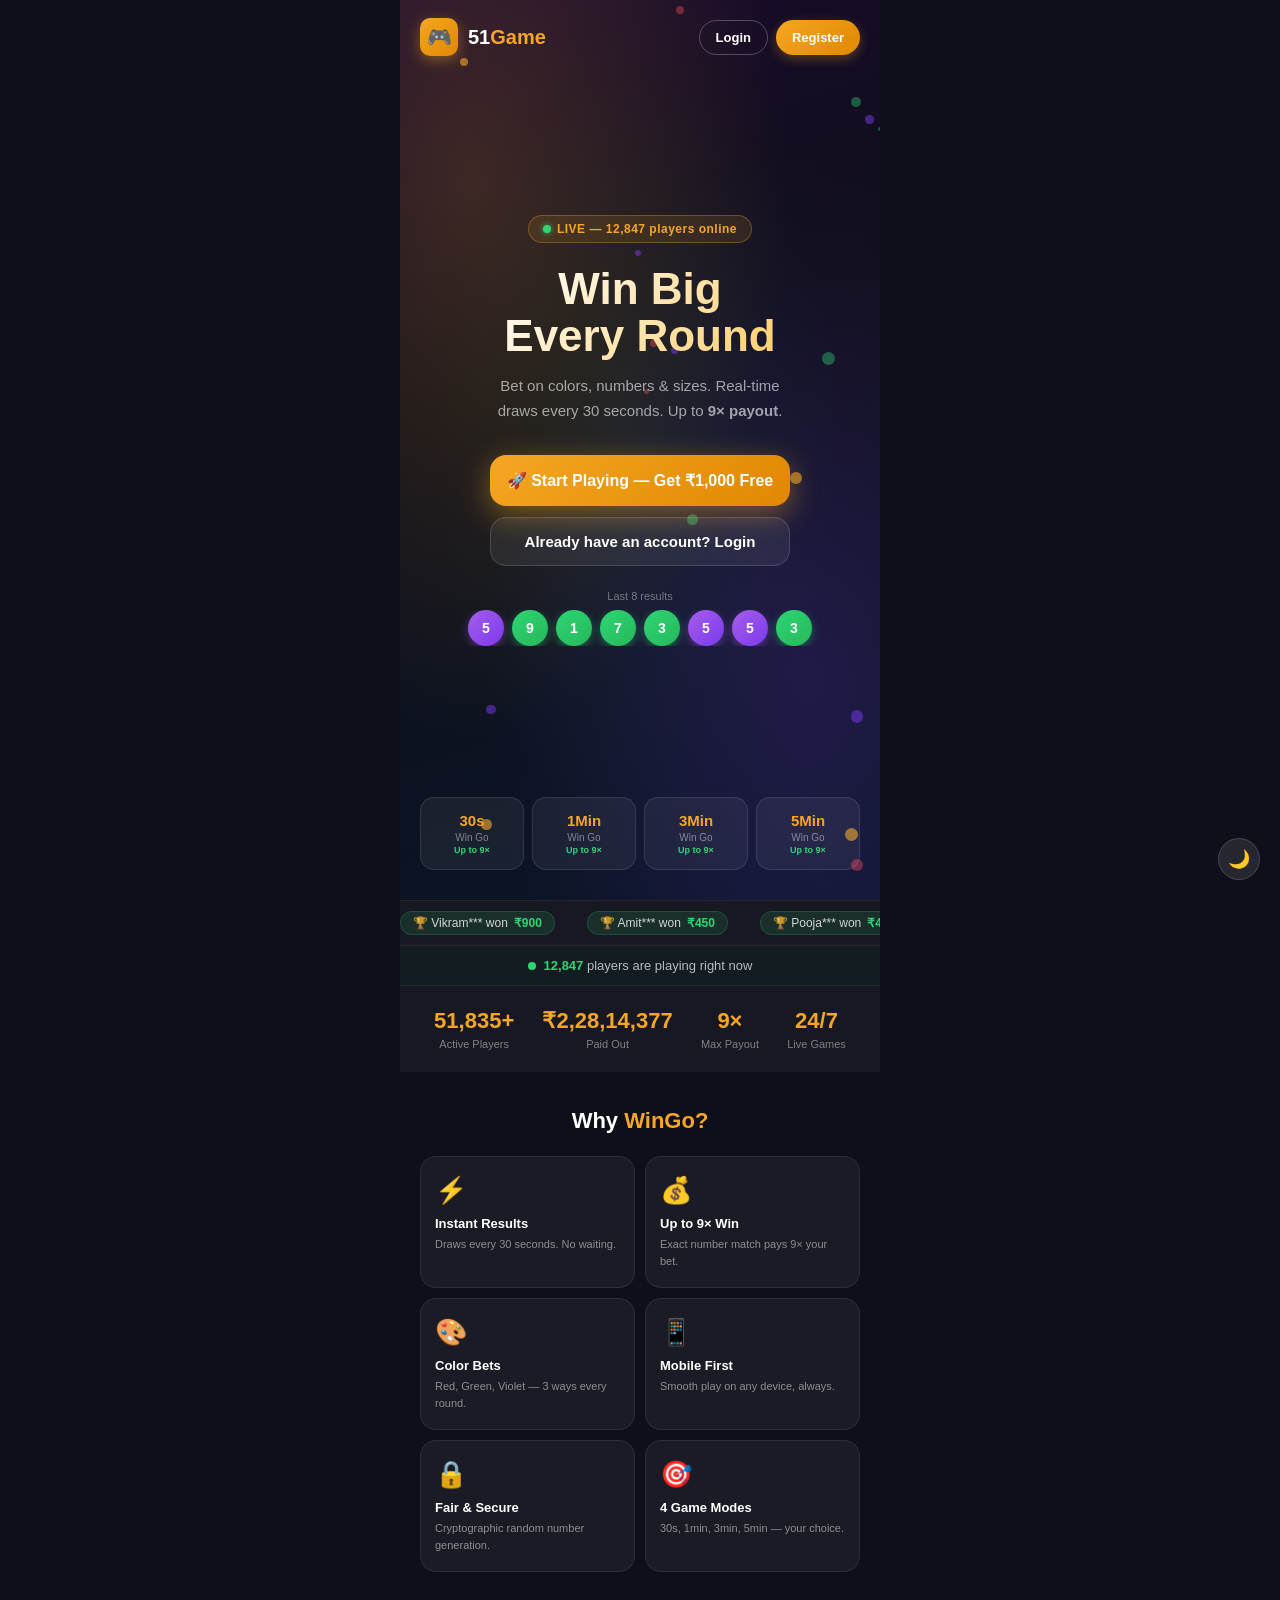
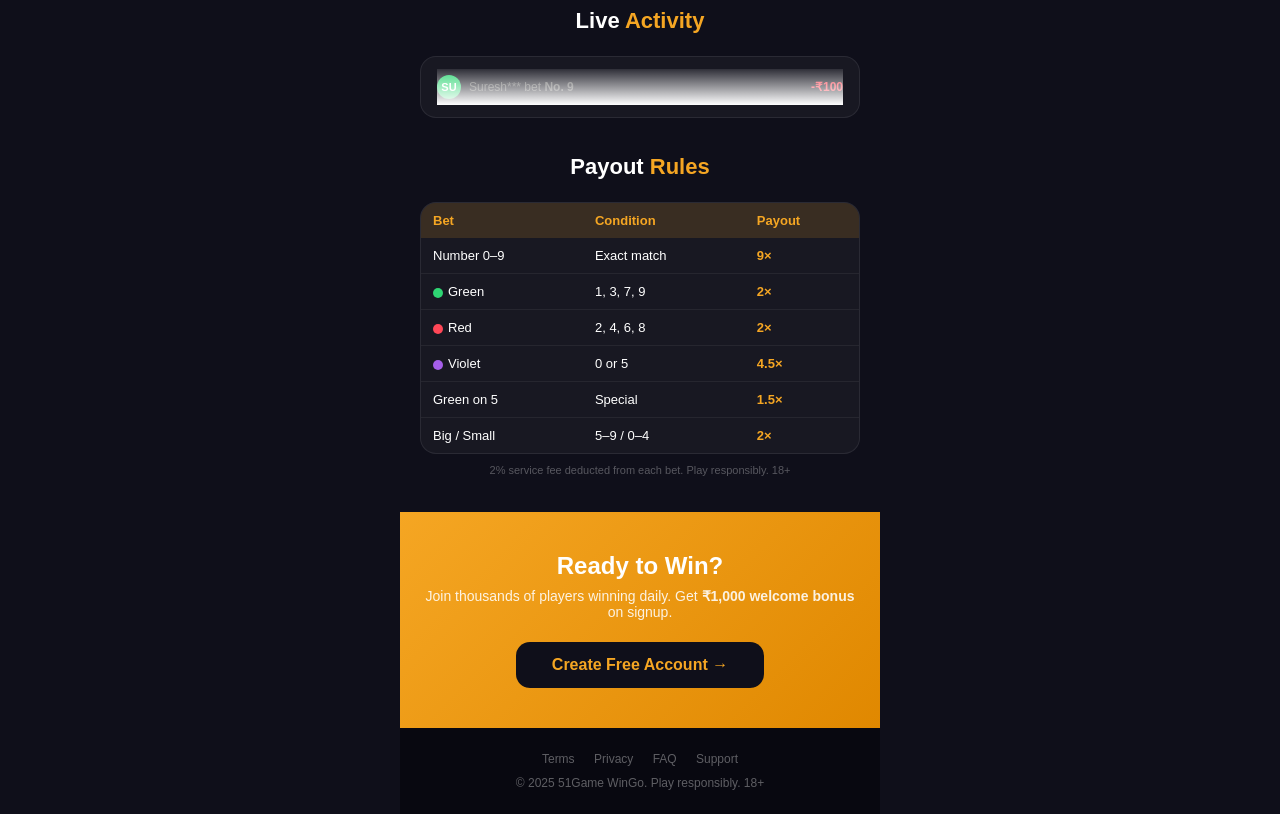
==== commit 07c1d66e: "Add numerous visual enhancements and user experience improvements across the website Introduces a co" ====
--- a/index.html
+++ b/index.html
@@ -13,10 +13,70 @@
     <link rel="stylesheet" href="./css/index.css" />
     <link rel="stylesheet" href="./css/page-home.css" />
     <link rel="stylesheet" href="./css/app.css" />
+    <link rel="stylesheet" href="./css/animations.css" />
+    <link rel="manifest" href="./manifest.json" />
+    <meta name="theme-color" content="#f5a623" />
     <style>
-        /* Tab bar spacing for game page */
         #app { padding-bottom: 64px; }
         .Wallet__C-balance-l3 > div { cursor: pointer; }
+
+        /* ── Hot numbers panel ── */
+        #hotNumsPanel {
+            background: rgba(255,255,255,0.06);
+            border-radius: 12px; padding: 10px 14px;
+            margin: 0 10px 10px;
+            display: flex; align-items: center; gap: 10px;
+        }
+        #hotNumsPanel .hot-label {
+            font-size: 11px; color: rgba(255,255,255,0.55);
+            font-weight: 600; flex-shrink: 0;
+        }
+
+        /* ── My bet history panel ── */
+        #myBetHistory {
+            background: rgba(255,255,255,0.04);
+            border-radius: 12px; padding: 10px 14px;
+            margin: 0 10px 10px;
+        }
+        .my-bet-title {
+            font-size: 11px; color: rgba(255,255,255,0.5);
+            font-weight: 600; margin-bottom: 8px;
+        }
+        .my-bet-item {
+            display: flex; align-items: center; gap: 8px;
+            padding: 5px 0; border-bottom: 1px solid rgba(255,255,255,0.06);
+            font-size: 11px;
+        }
+        .my-bet-item:last-child { border-bottom: none; }
+        .my-bet-type { font-weight: 700; flex-shrink: 0; width: 48px; }
+        .my-bet-result { flex: 1; color: rgba(255,255,255,0.5); }
+        .my-bet-amount { font-weight: 700; }
+        .my-bet-amount.won  { color: #2ed573; }
+        .my-bet-amount.lost { color: #ff4757; }
+
+        /* ── Live activity feed on game page ── */
+        #gameLiveFeed {
+            margin: 0 10px 8px;
+            overflow: hidden;
+        }
+
+        /* ── Streak indicator ── */
+        #streakIndicator {
+            display: none;
+            margin: 0 10px 8px;
+        }
+
+        /* ── Win dialog improved ── */
+        .WinningTip__C.is-win .WinningTip__C-body-l1 {
+            background: linear-gradient(135deg,#2ed573,#26b85b);
+            -webkit-background-clip: text; -webkit-text-fill-color: transparent;
+        }
+        .WinningTip__C.is-loss .WinningTip__C-body-l1 {
+            background: linear-gradient(135deg,#ff4757,#d63031);
+            -webkit-background-clip: text; -webkit-text-fill-color: transparent;
+        }
+        .WinningTip__C.is-win  { animation: scaleIn 0.35s cubic-bezier(0.34,1.56,0.64,1) both; }
+        .WinningTip__C.is-loss { animation: fadeIn 0.3s ease both; }
     </style>
 </head>
 
@@ -5214,6 +5274,27 @@
         </div>
         <!----><!---->
     </div>
+<!-- Hot Numbers Panel -->
+<div id="hotNumsPanel" style="display:none">
+    <span class="hot-label">🔥 Hot:</span>
+    <div class="hot-nums" id="hotNumsList"></div>
+    <span style="flex:1"></span>
+    <span id="streakIndicatorInline" style="font-size:11px;display:none"></span>
+</div>
+
+<!-- My Bet History Panel -->
+<div id="myBetHistory" style="display:none">
+    <div class="my-bet-title">📋 My Recent Bets</div>
+    <div id="myBetItems"></div>
+</div>
+
+<!-- Live Activity Feed on Game Page -->
+<div id="gameLiveFeed"></div>
+
+<!-- Confetti + delta overlay (global) -->
+<div id="confetti-container"></div>
+<div id="balance-delta"></div>
+
 <!-- Bottom Tab Bar -->
 <nav class="tab-bar">
     <a class="tab-item" href="home.html"><span class="tab-icon">🏠</span><span>Home</span></a>
@@ -5224,31 +5305,131 @@
 
 <script type="module" src="js/main.js"></script>
 <script type="module">
-import { requireAuth, getBalance, setBalance, formatCurrency } from './js/user.js';
+import { requireAuth, getBalance, setBalance, formatCurrency, getTransactions } from './js/user.js';
+import { initAll, confetti, showBalanceDelta, startLiveFeed, getStreak, initDarkMode } from './js/enhancements.js';
 
-// Auth guard — redirect to landing if not logged in
+// Auth guard
 if (!requireAuth('home.html')) throw new Error('redirect');
 
-// Sync balance display with user state
-const balEl = document.getElementById('gameBalance');
+// Global enhancements
+initAll();
+initDarkMode();
+
+// Balance sync
+const balEl   = document.getElementById('gameBalance');
 const moneyEl = document.querySelector('.Wallet__C-balance-l1 > div');
 
 function syncBalance() {
     const bal = getBalance();
-    const formatted = formatCurrency(bal);
-    if (balEl) balEl.textContent = formatted;
-    if (moneyEl && moneyEl !== balEl) moneyEl.textContent = formatted;
+    const fmt = formatCurrency(bal);
+    if (balEl) balEl.textContent = fmt;
+    if (moneyEl && moneyEl !== balEl) moneyEl.textContent = fmt;
 }
-
 syncBalance();
 
-// Watch for balance changes made by the game's bet logic
+// Watch for balance changes from game bet logic
+let prevBalance = getBalance();
 const observer = new MutationObserver(() => {
     if (moneyEl) {
         const val = parseFloat((moneyEl.textContent || '').replace(/[₹,]/g, ''));
-        if (!isNaN(val)) setBalance(val);
+        if (!isNaN(val)) {
+            const delta = val - prevBalance;
+            if (Math.abs(delta) > 0.01) {
+                showBalanceDelta(Math.abs(delta), delta > 0);
+                if (delta > 0) triggerWinEffects(delta);
+                prevBalance = val;
+            }
+            setBalance(val);
+        }
     }
 });
 if (moneyEl) observer.observe(moneyEl, { characterData: true, childList: true, subtree: true });
+
+// Confetti & win dialog enhancement
+function triggerWinEffects(amount) {
+    confetti(amount > 500 ? 80 : 50);
+    // Add is-win class to win dialog
+    const dialog = document.querySelector('.WinningTip__C');
+    if (dialog) {
+        dialog.classList.remove('is-loss');
+        dialog.classList.add('is-win');
+    }
+}
+
+// Hook into game result to show loss state
+const winDialog = document.querySelector('.WinningTip__C');
+if (winDialog) {
+    new MutationObserver(() => {
+        const bonusEl = winDialog.querySelector('.bonus');
+        if (bonusEl) {
+            const bonusVal = parseFloat((bonusEl.textContent || '').replace(/[₹,]/g, ''));
+            if (!isNaN(bonusVal) && bonusVal === 0) {
+                winDialog.classList.remove('is-win');
+                winDialog.classList.add('is-loss');
+            }
+        }
+    }).observe(winDialog, { childList: true, subtree: true });
+}
+
+// ── Hot numbers tracker ──────────────────
+const HOT_COLORS = {
+    0:'mixed-n', 1:'green-n', 2:'red-n', 3:'green-n',
+    4:'red-n', 5:'mixed-n', 6:'red-n', 7:'green-n', 8:'red-n', 9:'green-n'
+};
+function updateHotNumbers() {
+    const txs = getTransactions();
+    const map = {};
+    txs.slice(0, 30).forEach(tx => {
+        if (tx.result !== undefined) { map[tx.result] = (map[tx.result] || 0) + 1; }
+    });
+    const hot = Object.entries(map).sort((a,b) => b[1]-a[1]).slice(0, 4).map(([n]) => parseInt(n));
+    if (hot.length < 1) return;
+    const panel = document.getElementById('hotNumsPanel');
+    const list  = document.getElementById('hotNumsList');
+    panel.style.display = 'flex';
+    list.innerHTML = hot.map(n =>
+        `<div class="hot-num ${HOT_COLORS[n]||'red-n'}" style="width:26px;height:26px;font-size:11px">${n}</div>`
+    ).join('');
+}
+updateHotNumbers();
+setInterval(updateHotNumbers, 8000);
+
+// ── My bet history panel ──────────────────
+function updateBetHistory() {
+    const txs = getTransactions();
+    const bets = txs.filter(t => t.type === 'bet' || t.type === 'win').slice(0, 5);
+    const panel = document.getElementById('myBetHistory');
+    const items = document.getElementById('myBetItems');
+    if (!bets.length) return;
+    panel.style.display = '';
+    items.innerHTML = bets.map(tx => {
+        const won = tx.type === 'win';
+        const sign = won ? '+' : '-';
+        const cls  = won ? 'won' : 'lost';
+        return `<div class="my-bet-item">
+            <div class="my-bet-type">${tx.note ? tx.note.replace('Bet on ','') : '—'}</div>
+            <div class="my-bet-result">${new Date(tx.date).toLocaleTimeString('en-IN', {hour:'2-digit',minute:'2-digit'})}</div>
+            <div class="my-bet-amount ${cls}">${sign}${formatCurrency(Math.abs(tx.amount))}</div>
+        </div>`;
+    }).join('');
+}
+updateBetHistory();
+setInterval(updateBetHistory, 5000);
+
+// ── Streak display ────────────────────────
+function updateStreak() {
+    const txs = getTransactions();
+    const streak = getStreak(txs);
+    const el = document.getElementById('streakIndicatorInline');
+    if (!el || streak.count < 2) return;
+    el.style.display = '';
+    el.innerHTML = `<span class="streak-badge"><span class="streak-flame">🔥</span> ${streak.count} ${streak.type} streak</span>`;
+}
+updateStreak();
+setInterval(updateStreak, 6000);
+
+// ── Live activity feed ────────────────────
+startLiveFeed(document.getElementById('gameLiveFeed'));
+
 </script>
 </html>
--- a/css/app.css
+++ b/css/app.css
@@ -347,3 +347,116 @@
     flex-shrink: 0;
 }
 .page-header h1 { font-size: 17px; font-weight: 700; }
+
+/* ══════════════════════════════════════
+   ENHANCEMENT ADDITIONS — v2.0
+   ══════════════════════════════════════ */
+
+/* ── Improved scrollbar ── */
+::-webkit-scrollbar { width: 4px; height: 4px; }
+::-webkit-scrollbar-track { background: transparent; }
+::-webkit-scrollbar-thumb { background: rgba(0,0,0,0.15); border-radius: 2px; }
+
+/* ── Button ripple ── */
+.btn, .chip, button {
+    position: relative; overflow: hidden;
+    -webkit-tap-highlight-color: transparent;
+}
+
+/* ── Card entrance animation ── */
+.card { animation: fadeInUp 0.4s ease both; }
+
+/* ── Tab bar indicator — active bounce ── */
+.tab-item.active .tab-icon { animation: pulseBig 0.35s cubic-bezier(0.34,1.56,0.64,1) both; }
+
+/* ── Improved chip ── */
+.chip:hover { border-color: var(--primary); color: var(--primary-dark); }
+.chip:active { transform: scale(0.95); }
+
+/* ── Better button transitions ── */
+.btn:active { transform: scale(0.97); }
+.btn-danger:active { transform: scale(0.97); }
+
+/* ── Field focus glow ── */
+.field-input:focus {
+    box-shadow: 0 0 0 3px rgba(245,166,35,0.15);
+}
+
+/* ── List item hover ── */
+.list-item { cursor: pointer; transition: background 0.15s; }
+.list-item:hover { background: rgba(245,166,35,0.04); }
+.list-item:active { background: rgba(245,166,35,0.08); }
+
+/* ── Card header improved ── */
+.card-header { color: var(--text); }
+
+/* ── Avatar improved ── */
+.avatar { transition: transform 0.2s; }
+.avatar:active { transform: scale(0.95); }
+
+/* ── Improved modal ── */
+.modal-sheet, .edit-sheet {
+    box-shadow: 0 -8px 40px rgba(0,0,0,0.2);
+}
+
+/* ── Balance display animation on wallet ── */
+.balance-amount { transition: color 0.3s; }
+
+/* ── Section title improved ── */
+.section-title {
+    display: flex; align-items: center; gap: 6px;
+}
+
+/* ── Improved empty states ── */
+.tx-row { transition: background 0.15s; }
+.tx-row:hover { background: rgba(245,166,35,0.03); }
+
+/* ── Status badge ── */
+.status-badge {
+    display: inline-flex; align-items: center; gap: 4px;
+    padding: 3px 10px; border-radius: 20px;
+    font-size: 11px; font-weight: 700;
+}
+.status-active   { background: rgba(46,213,115,0.12); color: #27ae60; }
+.status-pending  { background: rgba(245,166,35,0.12); color: #e08800; }
+.status-inactive { background: rgba(108,108,112,0.12); color: #6c6c70; }
+
+/* ── Page transitions ── */
+.page-content { animation: fadeInUp 0.35s ease both; }
+.page-header { animation: fadeInDown 0.35s ease both; }
+
+/* ── Profile hero polish ── */
+.profile-hero { box-shadow: 0 4px 20px rgba(245,166,35,0.25); }
+
+/* ── Sticky safe area ── */
+.page-header {
+    padding-top: calc(16px + env(safe-area-inset-top));
+}
+
+/* ── Dark mode refinements ── */
+[data-theme="dark"] .balance-card {
+    box-shadow: 0 8px 30px rgba(245,166,35,0.2);
+}
+[data-theme="dark"] .card {
+    box-shadow: 0 2px 20px rgba(0,0,0,0.3);
+}
+[data-theme="dark"] .tab-bar {
+    box-shadow: 0 -4px 20px rgba(0,0,0,0.3);
+}
+[data-theme="dark"] .field-input:focus {
+    box-shadow: 0 0 0 3px rgba(245,166,35,0.2);
+    background: rgba(255,255,255,0.05);
+}
+[data-theme="dark"] .list-item:hover { background: rgba(255,255,255,0.04); }
+[data-theme="dark"] .list-item:active { background: rgba(255,255,255,0.08); }
+[data-theme="dark"] .page-content { background: var(--bg); }
+[data-theme="dark"] .profile-hero {
+    background: linear-gradient(135deg,#2a1a00,#1a0d00);
+}
+[data-theme="dark"] .stat-cell { border-color: rgba(255,255,255,0.08); }
+[data-theme="dark"] .tx-row:hover { background: rgba(255,255,255,0.03); }
+[data-theme="dark"] input { color-scheme: dark; }
+
+/* ── Smooth page-level scroll ── */
+html { scroll-behavior: smooth; }
+body { overscroll-behavior-y: contain; }
--- a/css/animations.css
+++ b/css/animations.css
@@ -0,0 +1,321 @@
+/* ══════════════════════════════════════════
+   GLOBAL ANIMATION LIBRARY — 51Game WinGo
+   ══════════════════════════════════════════ */
+
+/* ── Entrance animations ── */
+@keyframes fadeInUp {
+    from { opacity: 0; transform: translateY(24px); }
+    to   { opacity: 1; transform: translateY(0); }
+}
+@keyframes fadeInDown {
+    from { opacity: 0; transform: translateY(-16px); }
+    to   { opacity: 1; transform: translateY(0); }
+}
+@keyframes fadeIn {
+    from { opacity: 0; }
+    to   { opacity: 1; }
+}
+@keyframes scaleIn {
+    from { opacity: 0; transform: scale(0.85); }
+    to   { opacity: 1; transform: scale(1); }
+}
+@keyframes slideInRight {
+    from { opacity: 0; transform: translateX(30px); }
+    to   { opacity: 1; transform: translateX(0); }
+}
+@keyframes slideInLeft {
+    from { opacity: 0; transform: translateX(-30px); }
+    to   { opacity: 1; transform: translateX(0); }
+}
+
+/* ── Pulse / glow ── */
+@keyframes pulse {
+    0%, 100% { opacity: 1; }
+    50% { opacity: 0.6; }
+}
+@keyframes pulseBig {
+    0%, 100% { transform: scale(1); }
+    50% { transform: scale(1.06); }
+}
+@keyframes glow {
+    0%, 100% { box-shadow: 0 0 8px rgba(245,166,35,0.5); }
+    50% { box-shadow: 0 0 22px rgba(245,166,35,0.9), 0 0 40px rgba(245,166,35,0.3); }
+}
+@keyframes glowGreen {
+    0%, 100% { box-shadow: 0 0 8px rgba(46,213,115,0.5); }
+    50% { box-shadow: 0 0 22px rgba(46,213,115,0.9); }
+}
+
+/* ── Floating particles ── */
+@keyframes float {
+    0%, 100% { transform: translateY(0) rotate(0deg); opacity: 0.7; }
+    33% { transform: translateY(-20px) rotate(120deg); opacity: 1; }
+    66% { transform: translateY(-10px) rotate(240deg); opacity: 0.8; }
+}
+@keyframes floatSlow {
+    0%, 100% { transform: translateY(0) translateX(0); }
+    25% { transform: translateY(-30px) translateX(10px); }
+    75% { transform: translateY(-15px) translateX(-10px); }
+}
+
+/* ── Confetti pieces ── */
+@keyframes confettiFall {
+    0%   { transform: translateY(-20px) rotate(0deg); opacity: 1; }
+    100% { transform: translateY(100vh) rotate(720deg); opacity: 0; }
+}
+@keyframes confettiWiggle {
+    0%, 100% { transform: translateX(0); }
+    25% { transform: translateX(-8px); }
+    75% { transform: translateX(8px); }
+}
+
+/* ── Balance delta (win/loss flash) ── */
+@keyframes deltaWin {
+    0%   { opacity: 0; transform: translateY(0) scale(0.8); }
+    20%  { opacity: 1; transform: translateY(-10px) scale(1.1); }
+    80%  { opacity: 1; transform: translateY(-30px) scale(1); }
+    100% { opacity: 0; transform: translateY(-50px) scale(0.9); }
+}
+@keyframes deltaLoss {
+    0%   { opacity: 0; transform: translateY(0) scale(0.8); }
+    20%  { opacity: 1; transform: translateY(-5px) scale(1.1); }
+    80%  { opacity: 1; transform: translateY(-20px) scale(1); }
+    100% { opacity: 0; transform: translateY(-40px) scale(0.9); }
+}
+
+/* ── Number ticker ── */
+@keyframes countUp {
+    from { transform: translateY(8px); opacity: 0; }
+    to   { transform: translateY(0); opacity: 1; }
+}
+
+/* ── Ripple ── */
+@keyframes ripple {
+    0%   { transform: scale(0); opacity: 0.5; }
+    100% { transform: scale(4); opacity: 0; }
+}
+
+/* ── Streak flame ── */
+@keyframes flicker {
+    0%, 100% { transform: scaleY(1) rotate(-1deg); }
+    33%  { transform: scaleY(1.08) rotate(1deg); }
+    66%  { transform: scaleY(0.95) rotate(-2deg); }
+}
+
+/* ── Marquee scroll ── */
+@keyframes marquee {
+    from { transform: translateX(0); }
+    to   { transform: translateX(-50%); }
+}
+
+/* ── Shimmer skeleton loader ── */
+@keyframes shimmer {
+    0%   { background-position: -200% 0; }
+    100% { background-position: 200% 0; }
+}
+.skeleton {
+    background: linear-gradient(90deg, #f0f0f0 25%, #e0e0e0 50%, #f0f0f0 75%);
+    background-size: 200% 100%;
+    animation: shimmer 1.4s infinite;
+    border-radius: 8px;
+}
+
+/* ── Utility animation classes ── */
+.anim-fade-up    { animation: fadeInUp 0.5s ease both; }
+.anim-fade-in    { animation: fadeIn 0.4s ease both; }
+.anim-scale-in   { animation: scaleIn 0.35s cubic-bezier(0.34,1.56,0.64,1) both; }
+.anim-slide-right{ animation: slideInRight 0.45s ease both; }
+.anim-pulse      { animation: pulse 2s ease-in-out infinite; }
+.anim-glow       { animation: glow 2s ease-in-out infinite; }
+.anim-float      { animation: floatSlow 4s ease-in-out infinite; }
+
+.delay-1 { animation-delay: 0.1s; }
+.delay-2 { animation-delay: 0.2s; }
+.delay-3 { animation-delay: 0.3s; }
+.delay-4 { animation-delay: 0.4s; }
+.delay-5 { animation-delay: 0.5s; }
+.delay-6 { animation-delay: 0.6s; }
+.delay-7 { animation-delay: 0.7s; }
+.delay-8 { animation-delay: 0.8s; }
+
+/* ── Ripple button wrapper ── */
+.ripple-btn { position: relative; overflow: hidden; }
+.ripple-btn .ripple-circle {
+    position: absolute; border-radius: 50%;
+    background: rgba(255,255,255,0.35);
+    transform: scale(0); animation: ripple 0.6s linear;
+    pointer-events: none;
+}
+
+/* ── Confetti container ── */
+#confetti-container {
+    position: fixed; inset: 0;
+    pointer-events: none; z-index: 9999;
+    overflow: hidden;
+}
+.confetti-piece {
+    position: absolute;
+    width: 10px; height: 10px;
+    border-radius: 2px;
+    animation: confettiFall 2.5s ease-in forwards, confettiWiggle 0.5s ease-in-out infinite alternate;
+}
+
+/* ── Balance delta overlay ── */
+#balance-delta {
+    position: fixed;
+    top: 30%;
+    left: 50%;
+    transform: translateX(-50%);
+    font-size: 28px;
+    font-weight: 900;
+    letter-spacing: -0.5px;
+    pointer-events: none;
+    z-index: 9998;
+    display: none;
+    text-shadow: 0 2px 8px rgba(0,0,0,0.3);
+}
+#balance-delta.win-delta  { color: #2ed573; animation: deltaWin 2s ease-out forwards; }
+#balance-delta.loss-delta { color: #ff4757; animation: deltaLoss 1.6s ease-out forwards; }
+
+/* ── Scroll-reveal ── */
+.reveal {
+    opacity: 0;
+    transform: translateY(24px);
+    transition: opacity 0.6s ease, transform 0.6s ease;
+}
+.reveal.visible {
+    opacity: 1;
+    transform: translateY(0);
+}
+
+/* ── Progress ring ── */
+.progress-ring {
+    transform: rotate(-90deg);
+    transform-origin: 50% 50%;
+}
+.progress-ring-fill {
+    transition: stroke-dashoffset 1s linear;
+    stroke-linecap: round;
+}
+
+/* ── Marquee wrapper ── */
+.marquee-track {
+    overflow: hidden;
+    white-space: nowrap;
+}
+.marquee-inner {
+    display: inline-block;
+    animation: marquee 20s linear infinite;
+}
+
+/* ── Streak badge ── */
+.streak-badge {
+    display: inline-flex; align-items: center; gap: 4px;
+    background: linear-gradient(135deg, #ff6b35, #f5a623);
+    color: #fff;
+    padding: 4px 10px;
+    border-radius: 20px;
+    font-size: 12px;
+    font-weight: 700;
+}
+.streak-flame {
+    display: inline-block;
+    animation: flicker 0.8s ease-in-out infinite alternate;
+}
+
+/* ── VIP badge ── */
+.vip-badge {
+    display: inline-flex; align-items: center; gap: 5px;
+    padding: 3px 10px; border-radius: 12px;
+    font-size: 11px; font-weight: 700; letter-spacing: 0.3px;
+}
+.vip-bronze  { background: linear-gradient(135deg,#cd7f32,#a0522d); color:#fff; }
+.vip-silver  { background: linear-gradient(135deg,#c0c0c0,#808080); color:#fff; }
+.vip-gold    { background: linear-gradient(135deg,#ffd700,#f5a623); color:#333; }
+.vip-diamond { background: linear-gradient(135deg,#b9f2ff,#7c3aed); color:#fff; }
+
+/* ── Achievement badge ── */
+.achievement {
+    display: flex; align-items: center; gap: 10px;
+    padding: 12px 16px;
+    background: rgba(245,166,35,0.06);
+    border: 1px solid rgba(245,166,35,0.2);
+    border-radius: 12px;
+    margin-bottom: 8px;
+}
+.achievement-icon { font-size: 22px; }
+.achievement-info .ach-title { font-size: 13px; font-weight: 600; }
+.achievement-info .ach-desc  { font-size: 11px; color: var(--text-secondary); margin-top: 2px; }
+.achievement.locked { opacity: 0.4; filter: grayscale(1); }
+
+/* ── Hot number bubble ── */
+.hot-nums {
+    display: flex; gap: 6px; flex-wrap: wrap;
+    margin-top: 6px;
+}
+.hot-num {
+    width: 32px; height: 32px; border-radius: 50%;
+    display: flex; align-items: center; justify-content: center;
+    font-size: 13px; font-weight: 700; color: #fff;
+    position: relative;
+}
+.hot-num::after {
+    content: '🔥';
+    position: absolute; top: -6px; right: -6px;
+    font-size: 10px;
+}
+.hot-num.green-n { background: linear-gradient(135deg,#2ed573,#26b85b); }
+.hot-num.red-n   { background: linear-gradient(135deg,#ff4757,#d63031); }
+.hot-num.mixed-n { background: linear-gradient(135deg,#a55eea,#7c3aed); }
+
+/* ── Live activity feed ── */
+.live-feed {
+    max-height: 140px; overflow: hidden;
+    position: relative;
+}
+.live-feed::after {
+    content: '';
+    position: absolute; bottom: 0; left: 0; right: 0;
+    height: 40px;
+    background: linear-gradient(transparent, var(--card, #fff));
+    pointer-events: none;
+}
+.feed-item {
+    display: flex; align-items: center; gap: 8px;
+    padding: 6px 0; font-size: 12px;
+    animation: fadeInUp 0.3s ease;
+}
+.feed-avatar { width: 24px; height: 24px; border-radius: 50%; display:flex;align-items:center;justify-content:center;font-size:11px;font-weight:700;color:#fff;flex-shrink:0; }
+.feed-text { color: var(--text-secondary, #666); flex: 1; }
+.feed-amount { font-weight: 700; font-size: 12px; }
+.feed-amount.won { color: #2ed573; }
+.feed-amount.lost { color: #ff4757; }
+
+/* ── Dark mode ── */
+@media (prefers-color-scheme: dark) {
+    .dark-auto body { background: #0f0f1a; color: #fff; }
+}
+[data-theme="dark"] {
+    --bg: #0f0f1a;
+    --card: #1a1a2e;
+    --text: #ffffff;
+    --text-secondary: rgba(255,255,255,0.55);
+    --border: rgba(255,255,255,0.1);
+    --shadow: 0 2px 16px rgba(0,0,0,0.4);
+}
+[data-theme="dark"] body { background: var(--bg); color: var(--text); }
+[data-theme="dark"] .card { background: var(--card); }
+[data-theme="dark"] .field-input { background: rgba(255,255,255,0.07); color: #fff; border-color: rgba(255,255,255,0.12); }
+[data-theme="dark"] .chip { background: rgba(255,255,255,0.07); border-color: rgba(255,255,255,0.12); color: #fff; }
+[data-theme="dark"] .modal-sheet, [data-theme="dark"] .edit-sheet { background: #1a1a2e; color: #fff; }
+[data-theme="dark"] .page-header { background: linear-gradient(135deg,#2a1a00,#1a0d00); }
+[data-theme="dark"] .tab-bar { background: #1a1a2e; border-top-color: rgba(255,255,255,0.1); }
+[data-theme="dark"] .tab-item { color: rgba(255,255,255,0.4); }
+[data-theme="dark"] .tx-row { border-bottom-color: rgba(255,255,255,0.08); }
+[data-theme="dark"] .list-item { border-bottom-color: rgba(255,255,255,0.08); }
+[data-theme="dark"] .section-title { color: rgba(255,255,255,0.4); }
+[data-theme="dark"] .modal-title { color: #fff; }
+[data-theme="dark"] .field-label { color: rgba(255,255,255,0.5); }
+[data-theme="dark"] .btn-outline { color: var(--primary); border-color: var(--primary); }
+[data-theme="dark"] .balance-card { background: linear-gradient(135deg,#2a1a00,#3d2800); }
+[data-theme="dark"] .skeleton { background: linear-gradient(90deg,#1a1a2e 25%,#252540 50%,#1a1a2e 75%); background-size:200% 100%; }
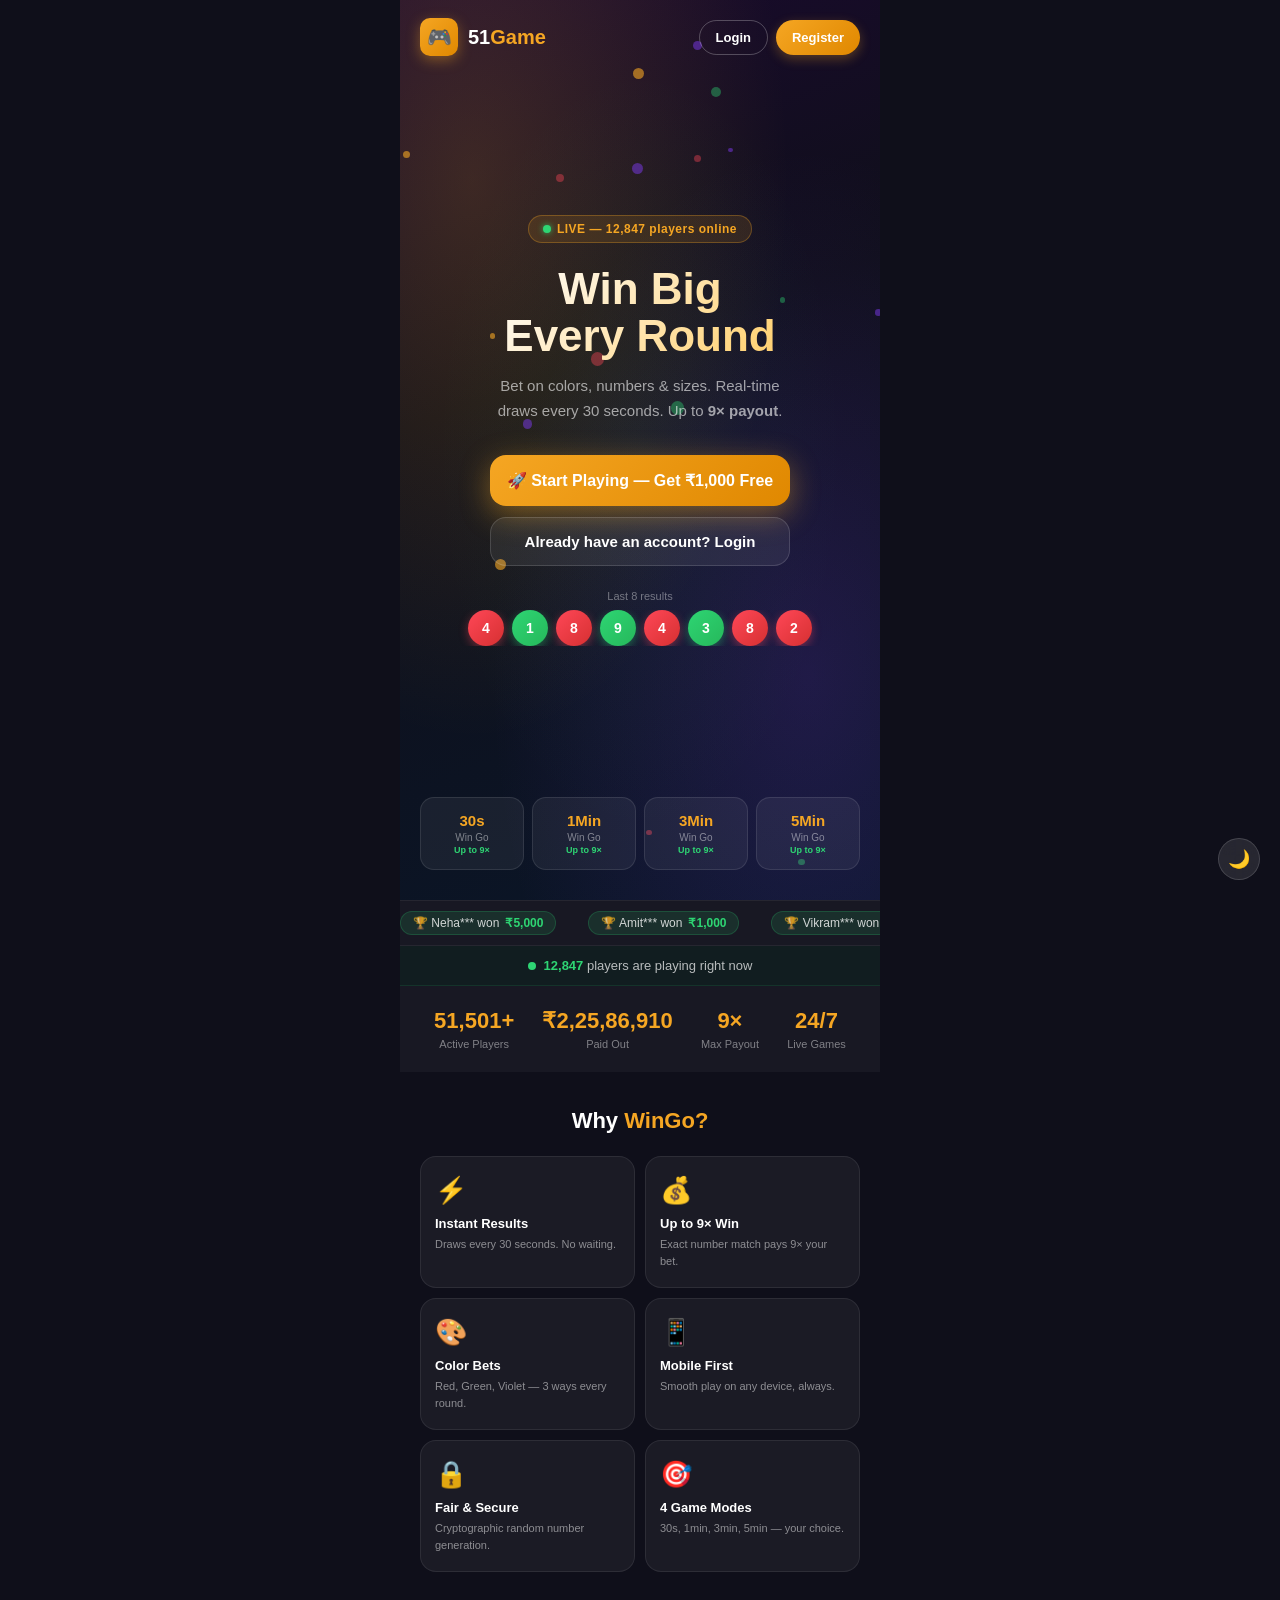
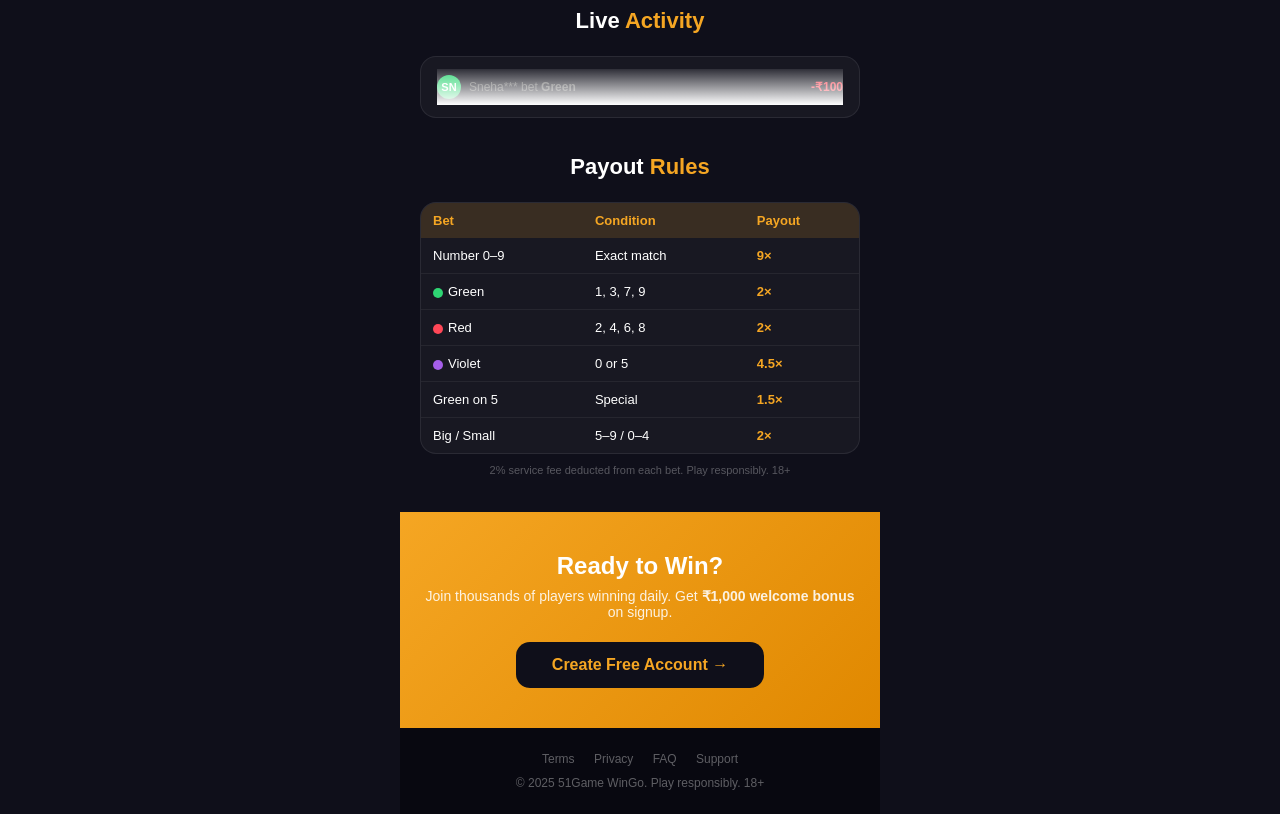
==== commit 33cb81ff: "Update site to fix display issues and improve user experience Applies various fixes including curren" ====
--- a/index.html
+++ b/index.html
@@ -5356,18 +5356,16 @@
     }
 }
 
-// Hook into game result to show loss state
+// Hook into game result to show win/loss state on the dialog
 const winDialog = document.querySelector('.WinningTip__C');
 if (winDialog) {
     new MutationObserver(() => {
         const bonusEl = winDialog.querySelector('.bonus');
-        if (bonusEl) {
-            const bonusVal = parseFloat((bonusEl.textContent || '').replace(/[₹,]/g, ''));
-            if (!isNaN(bonusVal) && bonusVal === 0) {
-                winDialog.classList.remove('is-win');
-                winDialog.classList.add('is-loss');
-            }
-        }
+        if (!bonusEl) return;
+        const txt = (bonusEl.textContent || '').trim();
+        const isLoss = txt.toLowerCase().includes('lost') || txt === '';
+        winDialog.classList.toggle('is-win', !isLoss);
+        winDialog.classList.toggle('is-loss', isLoss);
     }).observe(winDialog, { childList: true, subtree: true });
 }
 
@@ -5377,10 +5375,13 @@
     4:'red-n', 5:'mixed-n', 6:'red-n', 7:'green-n', 8:'red-n', 9:'green-n'
 };
 function updateHotNumbers() {
-    const txs = getTransactions();
+    // Read drawn numbers directly from the game record table DOM
+    const numEls = document.querySelectorAll('.GameRecord__C-body .GameRecord__C-body-num');
+    if (!numEls.length) return;
     const map = {};
-    txs.slice(0, 30).forEach(tx => {
-        if (tx.result !== undefined) { map[tx.result] = (map[tx.result] || 0) + 1; }
+    numEls.forEach(el => {
+        const n = parseInt(el.textContent.trim(), 10);
+        if (!isNaN(n) && n >= 0 && n <= 9) map[n] = (map[n] || 0) + 1;
     });
     const hot = Object.entries(map).sort((a,b) => b[1]-a[1]).slice(0, 4).map(([n]) => parseInt(n));
     if (hot.length < 1) return;
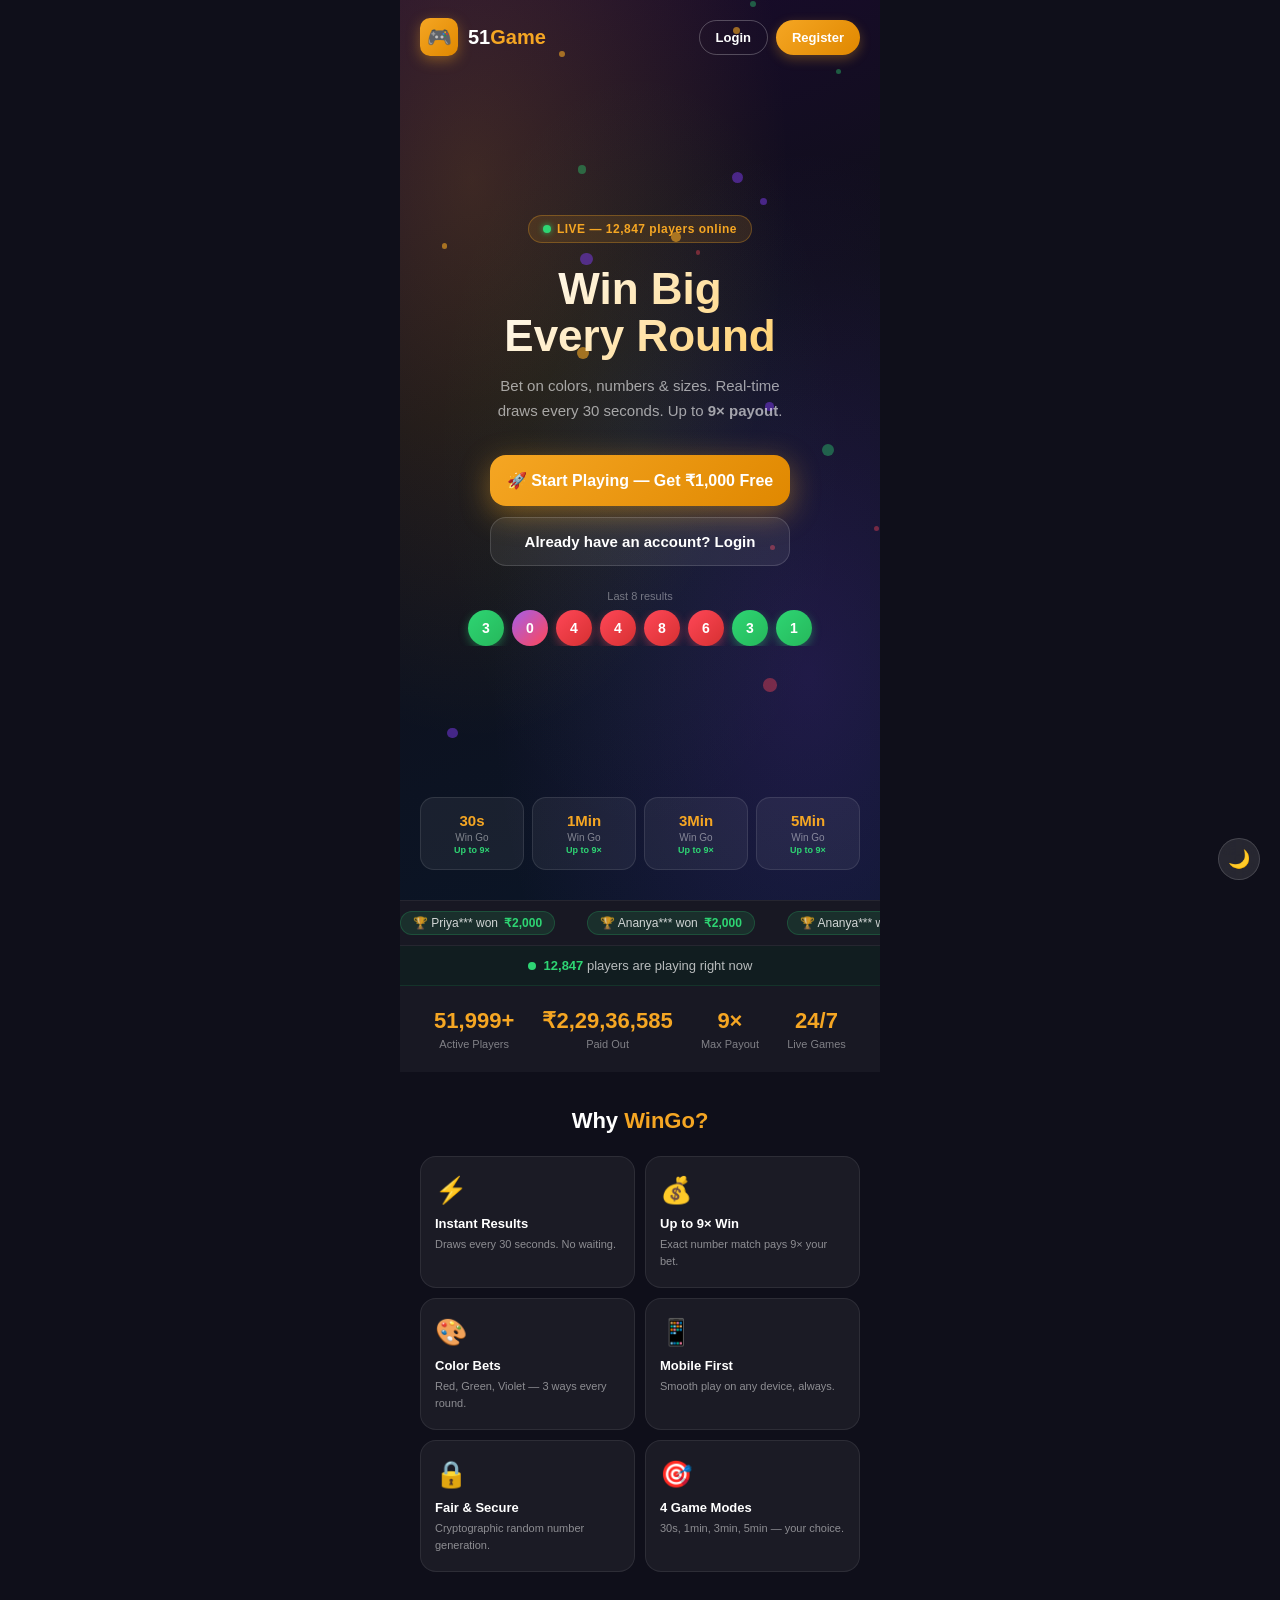
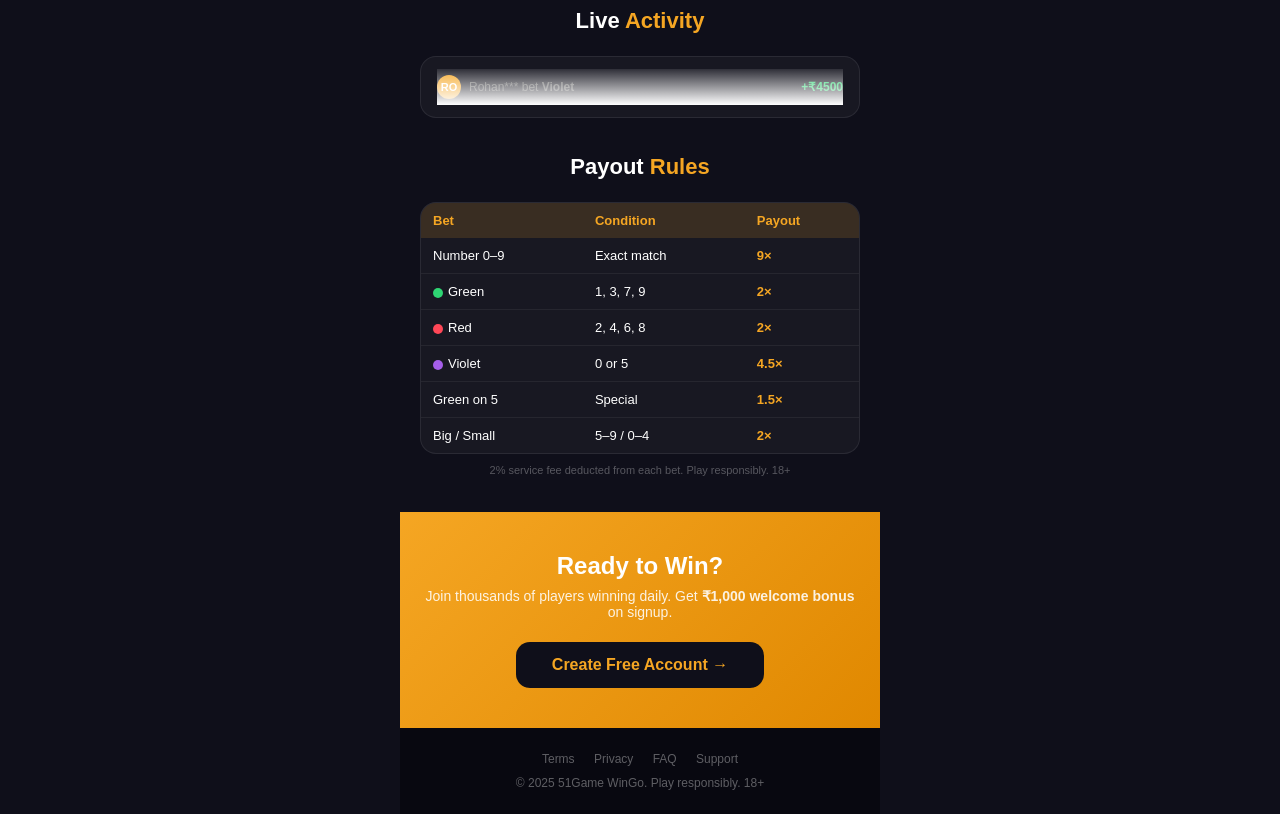
==== commit 5bcee3a3: "Enhance bet history panel to show more details and bets Update the bet history display to show the l" ====
--- a/index.html
+++ b/index.html
@@ -32,27 +32,78 @@
             font-weight: 600; flex-shrink: 0;
         }
 
-        /* ── My bet history panel ── */
+        /* ── Bet History Panel ── */
         #myBetHistory {
-            background: rgba(255,255,255,0.04);
-            border-radius: 12px; padding: 10px 14px;
+            background: rgba(255,255,255,0.05);
+            border-radius: 14px;
             margin: 0 10px 10px;
+            overflow: hidden;
+            border: 1px solid rgba(255,255,255,0.07);
         }
-        .my-bet-title {
-            font-size: 11px; color: rgba(255,255,255,0.5);
-            font-weight: 600; margin-bottom: 8px;
+        .bet-hist-header {
+            display: flex; align-items: center; justify-content: space-between;
+            padding: 10px 14px 7px;
+            border-bottom: 1px solid rgba(255,255,255,0.07);
         }
-        .my-bet-item {
-            display: flex; align-items: center; gap: 8px;
-            padding: 5px 0; border-bottom: 1px solid rgba(255,255,255,0.06);
+        .bet-hist-title {
+            font-size: 12px; font-weight: 700; color: rgba(255,255,255,0.85);
+            display: flex; align-items: center; gap: 6px;
+        }
+        .bet-hist-count {
+            background: #f5a623; color: #fff;
+            border-radius: 20px; padding: 1px 8px;
+            font-size: 10px; font-weight: 800; min-width: 20px; text-align: center;
+        }
+        .bet-hist-cols {
+            display: grid;
+            grid-template-columns: 28px 1fr 48px 80px 42px;
+            gap: 4px;
+            padding: 5px 14px;
+            font-size: 9px; color: rgba(255,255,255,0.32);
+            text-transform: uppercase; letter-spacing: 0.6px;
+        }
+        .bet-hist-row {
+            display: grid;
+            grid-template-columns: 28px 1fr 48px 80px 42px;
+            gap: 4px;
+            align-items: center;
+            padding: 7px 14px;
+            border-top: 1px solid rgba(255,255,255,0.05);
             font-size: 11px;
+            animation: fadeInDown 0.22s ease both;
         }
-        .my-bet-item:last-child { border-bottom: none; }
-        .my-bet-type { font-weight: 700; flex-shrink: 0; width: 48px; }
-        .my-bet-result { flex: 1; color: rgba(255,255,255,0.5); }
-        .my-bet-amount { font-weight: 700; }
-        .my-bet-amount.won  { color: #2ed573; }
-        .my-bet-amount.lost { color: #ff4757; }
+        .bet-result-bubble {
+            width: 24px; height: 24px; border-radius: 50%;
+            display: flex; align-items: center; justify-content: center;
+            font-size: 10px; font-weight: 800; flex-shrink: 0;
+        }
+        .brb-green  { background: rgba(46,213,115,0.22); color: #2ed573; }
+        .brb-red    { background: rgba(255,71,87,0.22);  color: #ff4757; }
+        .brb-mixed  { background: rgba(165,94,234,0.22); color: #c084fc; }
+        .brb-none   { background: rgba(255,255,255,0.08); color: rgba(255,255,255,0.3); }
+        .bet-hist-label {
+            color: rgba(255,255,255,0.82); font-weight: 600;
+            white-space: nowrap; overflow: hidden; text-overflow: ellipsis;
+        }
+        .bet-outcome-pill {
+            display: inline-flex; align-items: center; justify-content: center;
+            border-radius: 5px; padding: 2px 5px;
+            font-size: 9px; font-weight: 800; width: fit-content;
+        }
+        .bop-win  { background: rgba(46,213,115,0.18); color: #2ed573; }
+        .bop-loss { background: rgba(255,71,87,0.18);  color: #ff4757; }
+        .bet-hist-amt { font-weight: 700; text-align: right; }
+        .bha-win  { color: #2ed573; }
+        .bha-loss { color: #ff4757; }
+        .bet-hist-time { color: rgba(255,255,255,0.3); font-size: 10px; text-align: right; }
+        .bet-hist-empty {
+            text-align: center; color: rgba(255,255,255,0.28);
+            font-size: 12px; padding: 22px 14px;
+        }
+        @keyframes fadeInDown {
+            from { opacity: 0; transform: translateY(-6px); }
+            to   { opacity: 1; transform: translateY(0); }
+        }
 
         /* ── Live activity feed on game page ── */
         #gameLiveFeed {
@@ -5283,9 +5334,16 @@
 </div>
 
 <!-- My Bet History Panel -->
-<div id="myBetHistory" style="display:none">
-    <div class="my-bet-title">📋 My Recent Bets</div>
+<div id="myBetHistory">
+    <div class="bet-hist-header">
+        <span class="bet-hist-title">📋 My Bets</span>
+        <span id="betCount" class="bet-hist-count">0</span>
+    </div>
+    <div class="bet-hist-cols">
+        <span>No.</span><span>Bet</span><span>Result</span><span>Amount</span><span>Time</span>
+    </div>
     <div id="myBetItems"></div>
+    <div id="noBetsMsg" class="bet-hist-empty">Place your first bet to see history here</div>
 </div>
 
 <!-- Live Activity Feed on Game Page -->
@@ -5395,27 +5453,55 @@
 updateHotNumbers();
 setInterval(updateHotNumbers, 8000);
 
-// ── My bet history panel ──────────────────
+// ── Bet history panel ─────────────────────
+const BET_NUM_CLASS = n => {
+    if (n === null || n === undefined) return 'brb-none';
+    if (n === 0 || n === 5) return 'brb-mixed';
+    return [1,3,7,9].includes(n) ? 'brb-green' : 'brb-red';
+};
+
 function updateBetHistory() {
-    const txs = getTransactions();
-    const bets = txs.filter(t => t.type === 'bet' || t.type === 'win').slice(0, 5);
-    const panel = document.getElementById('myBetHistory');
-    const items = document.getElementById('myBetItems');
-    if (!bets.length) return;
-    panel.style.display = '';
+    const txs  = getTransactions();
+    const bets = txs.filter(t => t.type === 'bet' || t.type === 'win').slice(0, 10);
+    const items   = document.getElementById('myBetItems');
+    const countEl = document.getElementById('betCount');
+    const emptyEl = document.getElementById('noBetsMsg');
+
+    countEl.textContent = bets.length;
+
+    if (!bets.length) {
+        items.innerHTML = '';
+        emptyEl.style.display = '';
+        return;
+    }
+    emptyEl.style.display = 'none';
+
     items.innerHTML = bets.map(tx => {
-        const won = tx.type === 'win';
-        const sign = won ? '+' : '-';
-        const cls  = won ? 'won' : 'lost';
-        return `<div class="my-bet-item">
-            <div class="my-bet-type">${tx.note ? tx.note.replace('Bet on ','') : '—'}</div>
-            <div class="my-bet-result">${new Date(tx.date).toLocaleTimeString('en-IN', {hour:'2-digit',minute:'2-digit'})}</div>
-            <div class="my-bet-amount ${cls}">${sign}${formatCurrency(Math.abs(tx.amount))}</div>
+        const won   = tx.type === 'win';
+        const sign  = won ? '+' : '−';
+        const r     = tx.result;
+
+        // Strip prefix & multiplier from note: "Won — Green ×2" → "Green"
+        const betLabel = (tx.note || '')
+            .replace(/^(Won|Lost)\s*—\s*/, '')
+            .replace(/\s×[\d.]+$/, '')
+            || '—';
+
+        const numTxt = (r !== null && r !== undefined) ? r : '—';
+        const numCls = BET_NUM_CLASS(r);
+        const time   = new Date(tx.date).toLocaleTimeString('en-IN', { hour: '2-digit', minute: '2-digit' });
+
+        return `<div class="bet-hist-row">
+            <div class="bet-result-bubble ${numCls}">${numTxt}</div>
+            <div class="bet-hist-label">${betLabel}</div>
+            <div class="bet-outcome-pill ${won ? 'bop-win' : 'bop-loss'}">${won ? 'WIN' : 'LOSS'}</div>
+            <div class="bet-hist-amt ${won ? 'bha-win' : 'bha-loss'}">${sign}${formatCurrency(Math.abs(tx.amount))}</div>
+            <div class="bet-hist-time">${time}</div>
         </div>`;
     }).join('');
 }
 updateBetHistory();
-setInterval(updateBetHistory, 5000);
+setInterval(updateBetHistory, 4000);
 
 // ── Streak display ────────────────────────
 function updateStreak() {
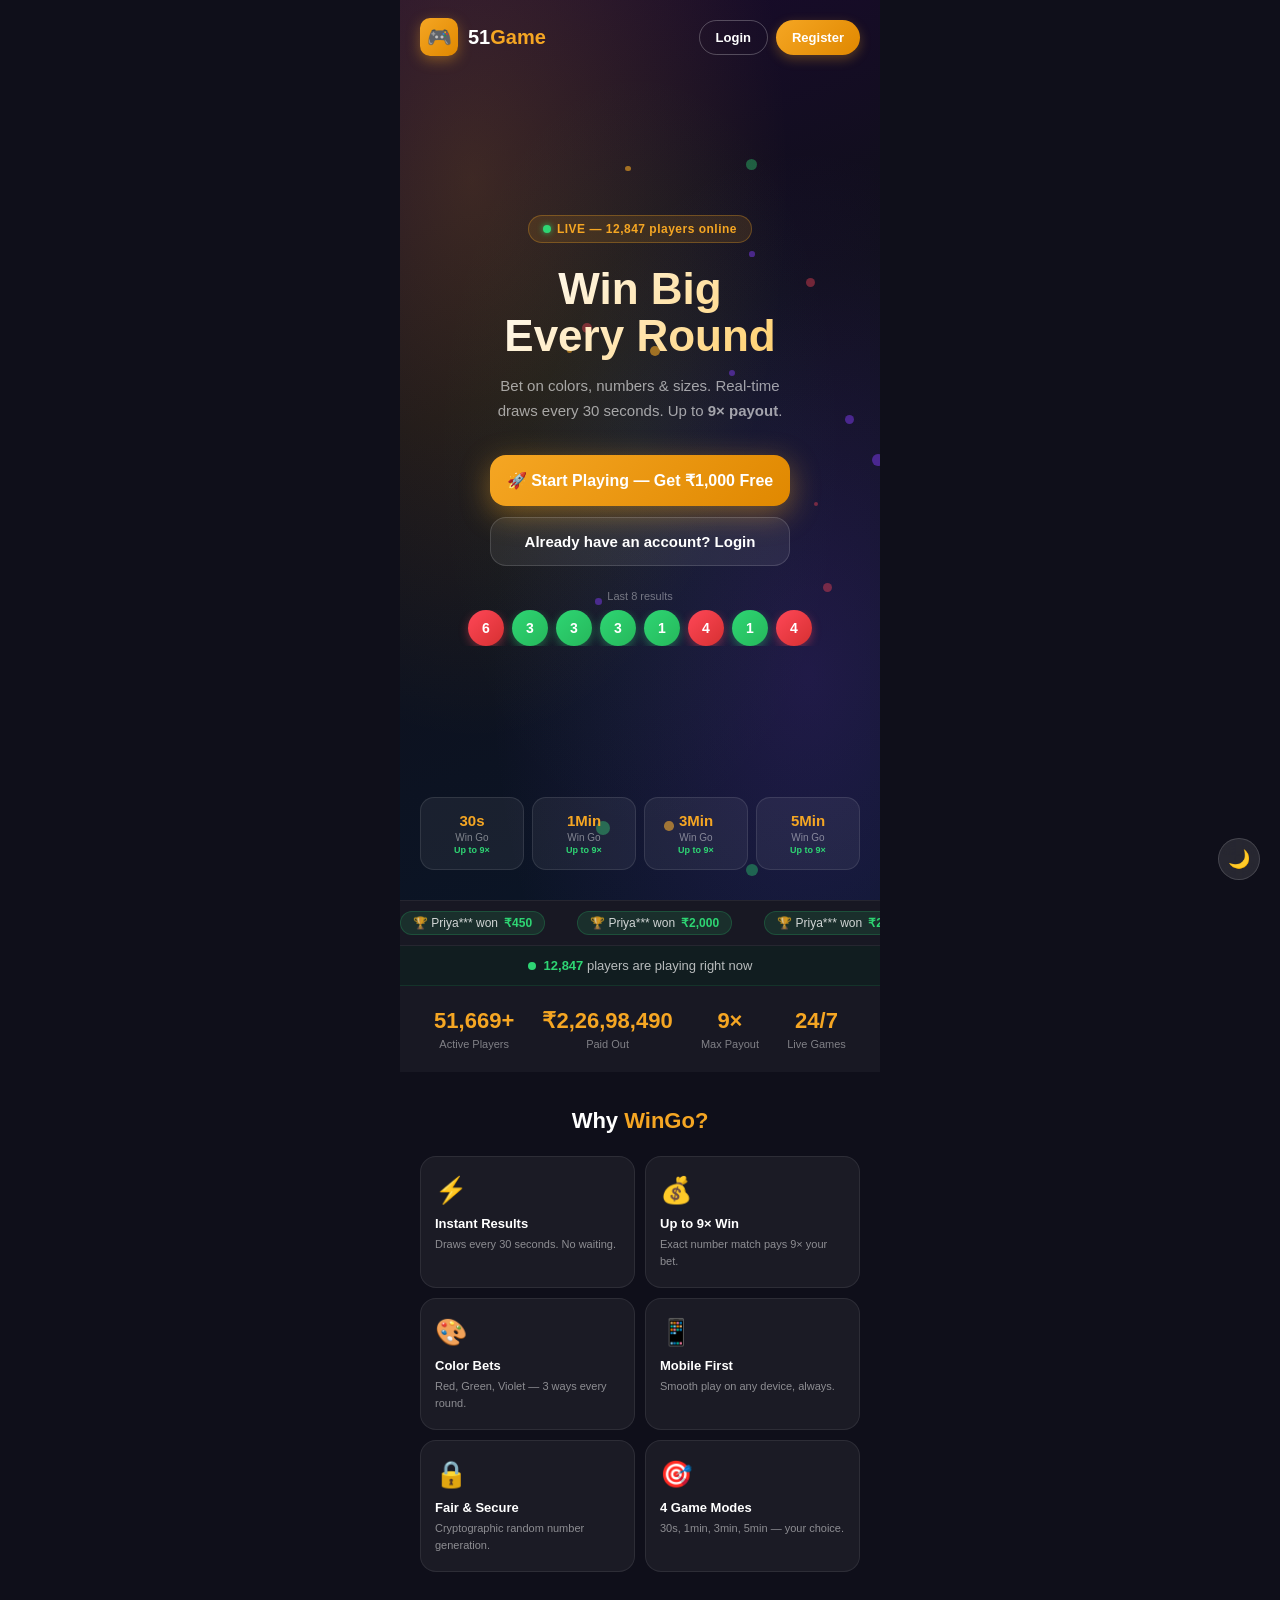
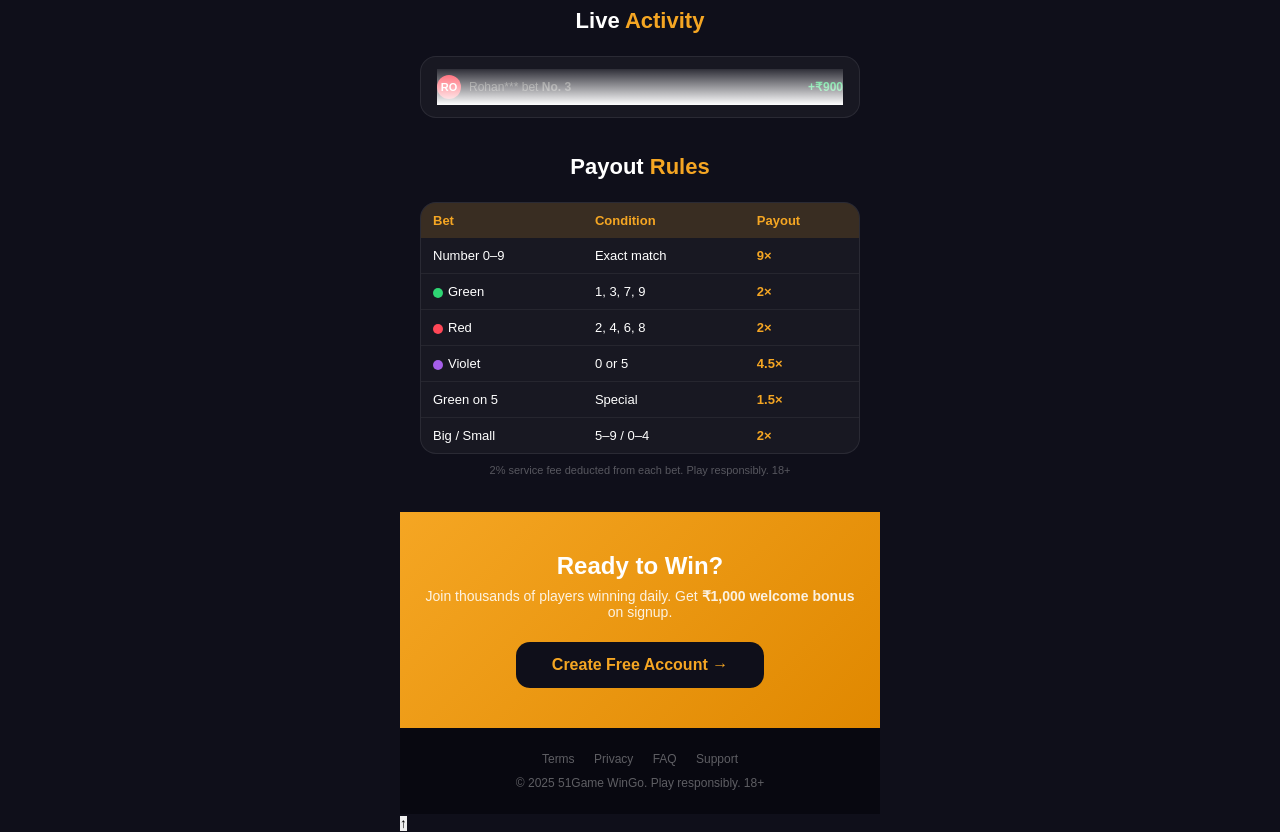
==== commit 57ca9fed: "Improve win and loss dialogs with distinct visuals and messages Update index.html to include specifi" ====
--- a/index.html
+++ b/index.html
@@ -117,17 +117,49 @@
             margin: 0 10px 8px;
         }
 
-        /* ── Win dialog improved ── */
+        /* ── Win / Loss dialog ── */
+        .WinningTip__C.is-win  { animation: scaleIn 0.35s cubic-bezier(0.34,1.56,0.64,1) both; }
+        .WinningTip__C.is-loss { animation: shakeIn 0.4s ease both; }
+        @keyframes shakeIn {
+            0%  { transform: scale(0.92) translateX(0); opacity:0; }
+            30% { transform: scale(1.02) translateX(-4px); opacity:1; }
+            50% { transform: scale(1)    translateX(4px); }
+            70% { transform: scale(1)    translateX(-2px); }
+            100%{ transform: scale(1)    translateX(0); opacity:1; }
+        }
+
+        /* Win title — green */
         .WinningTip__C.is-win .WinningTip__C-body-l1 {
             background: linear-gradient(135deg,#2ed573,#26b85b);
             -webkit-background-clip: text; -webkit-text-fill-color: transparent;
+            background-clip: text;
         }
+        /* Loss title — red */
         .WinningTip__C.is-loss .WinningTip__C-body-l1 {
-            background: linear-gradient(135deg,#ff4757,#d63031);
+            background: linear-gradient(135deg,#ff4757,#c0392b);
             -webkit-background-clip: text; -webkit-text-fill-color: transparent;
+            background-clip: text;
         }
-        .WinningTip__C.is-win  { animation: scaleIn 0.35s cubic-bezier(0.34,1.56,0.64,1) both; }
-        .WinningTip__C.is-loss { animation: fadeIn 0.3s ease both; }
+
+        /* Loss dialog body tint */
+        .WinningTip__C.is-loss .WinningTip__C-body {
+            background: linear-gradient(160deg,#1a0005,#2d0a0a) !important;
+            border: 1.5px solid rgba(255,71,87,0.25) !important;
+        }
+        /* Loss "Bonus" label → "Result" */
+        .WinningTip__C.is-loss .WinningTip__C-body-l3 .head {
+            color: rgba(255,71,87,0.7) !important;
+        }
+        /* Loss amount color */
+        .WinningTip__C.is-loss .WinningTip__C-body-l3 .bonus {
+            color: #ff6b81 !important;
+        }
+        /* Loss subtitle emoji bubble */
+        .WinningTip__C-emoji {
+            font-size: 36px; line-height: 1;
+            margin: 4px 0 8px;
+            display: block; text-align: center;
+        }
     </style>
 </head>
 
@@ -5272,7 +5304,8 @@
             <!-- Winning dialog -->
             <div data-v-e44179e3="" data-v-5d71c3fd="" class="WinningTip__C" style="display: none">
                 <div data-v-e44179e3="" class="WinningTip__C-body">
-                    <div data-v-e44179e3="" class="WinningTip__C-body-l1">
+                    <span class="WinningTip__C-emoji" id="dialEmoji">🎉</span>
+                    <div data-v-e44179e3="" class="WinningTip__C-body-l1" id="dialTitle">
                         Congratulations
                     </div>
                     <div data-v-e44179e3="" class="WinningTip__C-body-l2 typeundefined">
@@ -5417,13 +5450,22 @@
 // Hook into game result to show win/loss state on the dialog
 const winDialog = document.querySelector('.WinningTip__C');
 if (winDialog) {
+    const dialTitle = document.getElementById('dialTitle');
+    const dialEmoji = document.getElementById('dialEmoji');
+    const dialHead  = winDialog.querySelector('.WinningTip__C-body-l3 .head');
+
     new MutationObserver(() => {
         const bonusEl = winDialog.querySelector('.bonus');
         if (!bonusEl) return;
         const txt = (bonusEl.textContent || '').trim();
         const isLoss = txt.toLowerCase().includes('lost') || txt === '';
-        winDialog.classList.toggle('is-win', !isLoss);
+
+        winDialog.classList.toggle('is-win',  !isLoss);
         winDialog.classList.toggle('is-loss', isLoss);
+
+        if (dialTitle) dialTitle.textContent = isLoss ? 'Better Luck Next Time' : 'Congratulations!';
+        if (dialEmoji) dialEmoji.textContent = isLoss ? '😔' : '🎉';
+        if (dialHead)  dialHead.textContent  = isLoss ? 'Amount Lost' : 'Bonus';
     }).observe(winDialog, { childList: true, subtree: true });
 }
 
--- a/css/app.css
+++ b/css/app.css
@@ -460,3 +460,198 @@
 /* ── Smooth page-level scroll ── */
 html { scroll-behavior: smooth; }
 body { overscroll-behavior-y: contain; }
+
+/* ══════════════════════════════════════
+   PROFESSIONAL POLISH — v3.0
+   ══════════════════════════════════════ */
+
+/* [1] Top progress bar */
+#page-topbar {
+    position: fixed; top: 0; left: 0; z-index: 10000;
+    height: 3px; width: 0%;
+    background: linear-gradient(90deg, #f5a623, #ffd57e, #f5a623);
+    border-radius: 0 2px 2px 0;
+    pointer-events: none; opacity: 0;
+    box-shadow: 0 0 8px rgba(245,166,35,0.7);
+    transition: width 2s ease, opacity 0.4s;
+}
+#page-topbar.active { opacity: 1; }
+
+/* [2] Toast variants */
+.app-toast { display: flex; align-items: center; gap: 8px; max-width: calc(100vw - 40px); }
+.app-toast.toast-success { background: rgba(39,174,96,0.92); }
+.app-toast.toast-error   { background: rgba(231,76,60,0.92);  }
+.app-toast.toast-info    { background: rgba(79,70,229,0.92);  }
+.app-toast.toast-warning { background: rgba(245,166,35,0.95); color: #1a1a1a; }
+
+/* [3] Skeleton shimmer */
+@keyframes shimmer {
+    0%   { background-position: -400px 0; }
+    100% { background-position: 400px 0; }
+}
+.skeleton {
+    background: linear-gradient(90deg,#f0f0f0 25%,#e8e8e8 50%,#f0f0f0 75%);
+    background-size: 800px 100%;
+    animation: shimmer 1.6s ease-in-out infinite;
+    border-radius: 6px;
+}
+[data-theme="dark"] .skeleton {
+    background: linear-gradient(90deg,rgba(255,255,255,0.05) 25%,rgba(255,255,255,0.1) 50%,rgba(255,255,255,0.05) 75%);
+    background-size: 800px 100%;
+}
+
+/* [4] Scroll-to-top FAB */
+#scroll-top-fab {
+    position: fixed; bottom: calc(80px + env(safe-area-inset-bottom));
+    right: 16px; z-index: 900;
+    width: 40px; height: 40px;
+    background: linear-gradient(135deg, #f5a623, #e08800);
+    border-radius: 50%; border: none; cursor: pointer;
+    color: #fff; font-size: 20px; line-height: 1;
+    display: flex; align-items: center; justify-content: center;
+    box-shadow: 0 4px 14px rgba(245,166,35,0.4);
+    opacity: 0; pointer-events: none;
+    transition: opacity 0.3s, transform 0.3s;
+    transform: translateY(12px);
+    -webkit-tap-highlight-color: transparent;
+}
+#scroll-top-fab.visible { opacity: 1; pointer-events: all; transform: translateY(0); }
+
+/* [5] Button loading spinner */
+.btn-loading { position: relative; pointer-events: none; opacity: 0.8; }
+.btn-loading .btn-text { opacity: 0; }
+.btn-loading::after {
+    content: '';
+    position: absolute; top: 50%; left: 50%;
+    transform: translate(-50%,-50%);
+    width: 18px; height: 18px;
+    border: 2.5px solid rgba(255,255,255,0.35);
+    border-top-color: #fff;
+    border-radius: 50%;
+    animation: spin 0.65s linear infinite;
+}
+@keyframes spin { to { transform: translate(-50%,-50%) rotate(360deg); } }
+.submit-btn.btn-loading, .btn.btn-loading { color: transparent; }
+
+/* [6] Transaction date group header */
+.tx-group-header {
+    font-size: 11px; font-weight: 700; color: var(--text-secondary);
+    text-transform: uppercase; letter-spacing: 0.5px;
+    padding: 12px 0 4px; border-bottom: 1px solid var(--border);
+    margin-bottom: 2px;
+}
+
+/* [7] Password strength bar */
+.pw-strength { height: 3px; border-radius: 2px; background: var(--border); margin-top: 5px; overflow: hidden; }
+.pw-strength-fill { height: 100%; border-radius: 2px; transition: width 0.35s, background 0.35s; width: 0%; }
+.pw-str-weak   { background: #ff4757; width: 33%; }
+.pw-str-medium { background: #f5a623; width: 66%; }
+.pw-str-strong { background: #2ed573; width: 100%; }
+
+/* [8] Search box for transactions */
+.tx-search-wrap { position: relative; padding: 4px 16px 8px; }
+.tx-search-icon { position: absolute; left: 28px; top: 50%; transform: translateY(-50%); font-size: 14px; pointer-events: none; z-index: 1; }
+.tx-search {
+    width: 100%; padding: 9px 12px 9px 34px;
+    border: 1.5px solid var(--border); border-radius: 10px;
+    font-size: 13px; background: var(--bg); color: var(--text);
+    outline: none; transition: border-color 0.2s;
+}
+.tx-search:focus { border-color: var(--primary); }
+
+/* [9] Achievement locked state */
+.achievement.locked { opacity: 0.42; filter: grayscale(0.75); }
+.achievement { display: flex; align-items: center; gap: 12px; padding: 10px 0; border-bottom: 1px solid var(--border); }
+.achievement:last-child { border-bottom: none; }
+.achievement-icon { font-size: 26px; flex-shrink: 0; }
+.ach-title { font-size: 14px; font-weight: 600; }
+.ach-desc  { font-size: 12px; color: var(--text-secondary); margin-top: 2px; }
+
+/* [10] Win/loss balance animations */
+@keyframes balanceBounce {
+    0%,100% { transform: scale(1); }
+    30%      { transform: scale(1.2); }
+    60%      { transform: scale(0.95); }
+    80%      { transform: scale(1.05); }
+}
+@keyframes balanceShake {
+    0%,100% { transform: translateX(0); }
+    20%     { transform: translateX(-6px); }
+    40%     { transform: translateX(6px); }
+    60%     { transform: translateX(-4px); }
+    80%     { transform: translateX(3px); }
+}
+.balance-win  { animation: balanceBounce 0.6s cubic-bezier(0.36,0.07,0.19,0.97) both; }
+.balance-loss { animation: balanceShake  0.5s cubic-bezier(0.36,0.07,0.19,0.97) both; }
+
+/* [11] Timer urgency (red pulse at ≤5s) */
+@keyframes timerUrgent {
+    from { color: #ff4757; text-shadow: 0 0 0 rgba(255,71,87,0); }
+    to   { color: #ff6b81; text-shadow: 0 0 12px rgba(255,71,87,0.7); }
+}
+.timer-urgent { animation: timerUrgent 0.45s ease-in-out infinite alternate; }
+
+/* [12] Betting locked overlay */
+.betting-locked { position: relative; pointer-events: none !important; }
+.betting-locked::after {
+    content: '🔒  Bets closed — awaiting result';
+    position: absolute; inset: 0; border-radius: 12px;
+    background: rgba(0,0,0,0.52);
+    display: flex; align-items: center; justify-content: center;
+    font-size: 13px; font-weight: 700; color: #fff;
+    backdrop-filter: blur(3px); z-index: 20;
+}
+
+/* [13] Win dialog auto-close strip */
+.wd-strip {
+    height: 3px; background: rgba(255,255,255,0.2);
+    border-radius: 3px; overflow: hidden; margin-top: 6px;
+}
+.wd-strip-fill {
+    height: 100%; width: 100%;
+    background: rgba(255,255,255,0.7);
+    border-radius: 3px;
+}
+
+/* [14] Multiplier badge on bet buttons */
+.bet-mult-badge {
+    display: inline-block; font-size: 10px; font-weight: 800;
+    padding: 1px 5px; border-radius: 4px;
+    background: rgba(255,255,255,0.22); color: #fff;
+    margin-left: 4px; vertical-align: middle; letter-spacing: 0.3px;
+}
+
+/* [15] New-round toast (game page) */
+#newRoundToast {
+    position: fixed; top: 72px; left: 50%; transform: translateX(-50%) translateY(-8px);
+    background: rgba(46,213,115,0.92); color: #fff;
+    padding: 7px 20px; border-radius: 20px;
+    font-size: 13px; font-weight: 700;
+    z-index: 9990; opacity: 0; pointer-events: none;
+    transition: opacity 0.25s, transform 0.25s;
+    white-space: nowrap;
+    box-shadow: 0 4px 12px rgba(46,213,115,0.3);
+}
+#newRoundToast.show {
+    opacity: 1;
+    transform: translateX(-50%) translateY(0);
+}
+
+/* [16] Login success flash */
+@keyframes successFlash {
+    0%   { background: #2ed573; }
+    100% { background: transparent; }
+}
+.login-success-flash { animation: successFlash 0.6s ease forwards; }
+
+/* [17] Withdraw disabled state */
+.bal-btn-withdraw:disabled {
+    opacity: 0.45; cursor: not-allowed; pointer-events: none;
+}
+
+/* [18] Streak pulse (profile) */
+@keyframes streakPulse {
+    0%, 100% { transform: scale(1); }
+    50% { transform: scale(1.15); }
+}
+.streak-num-active { animation: streakPulse 2s ease-in-out infinite; display: inline-block; }
